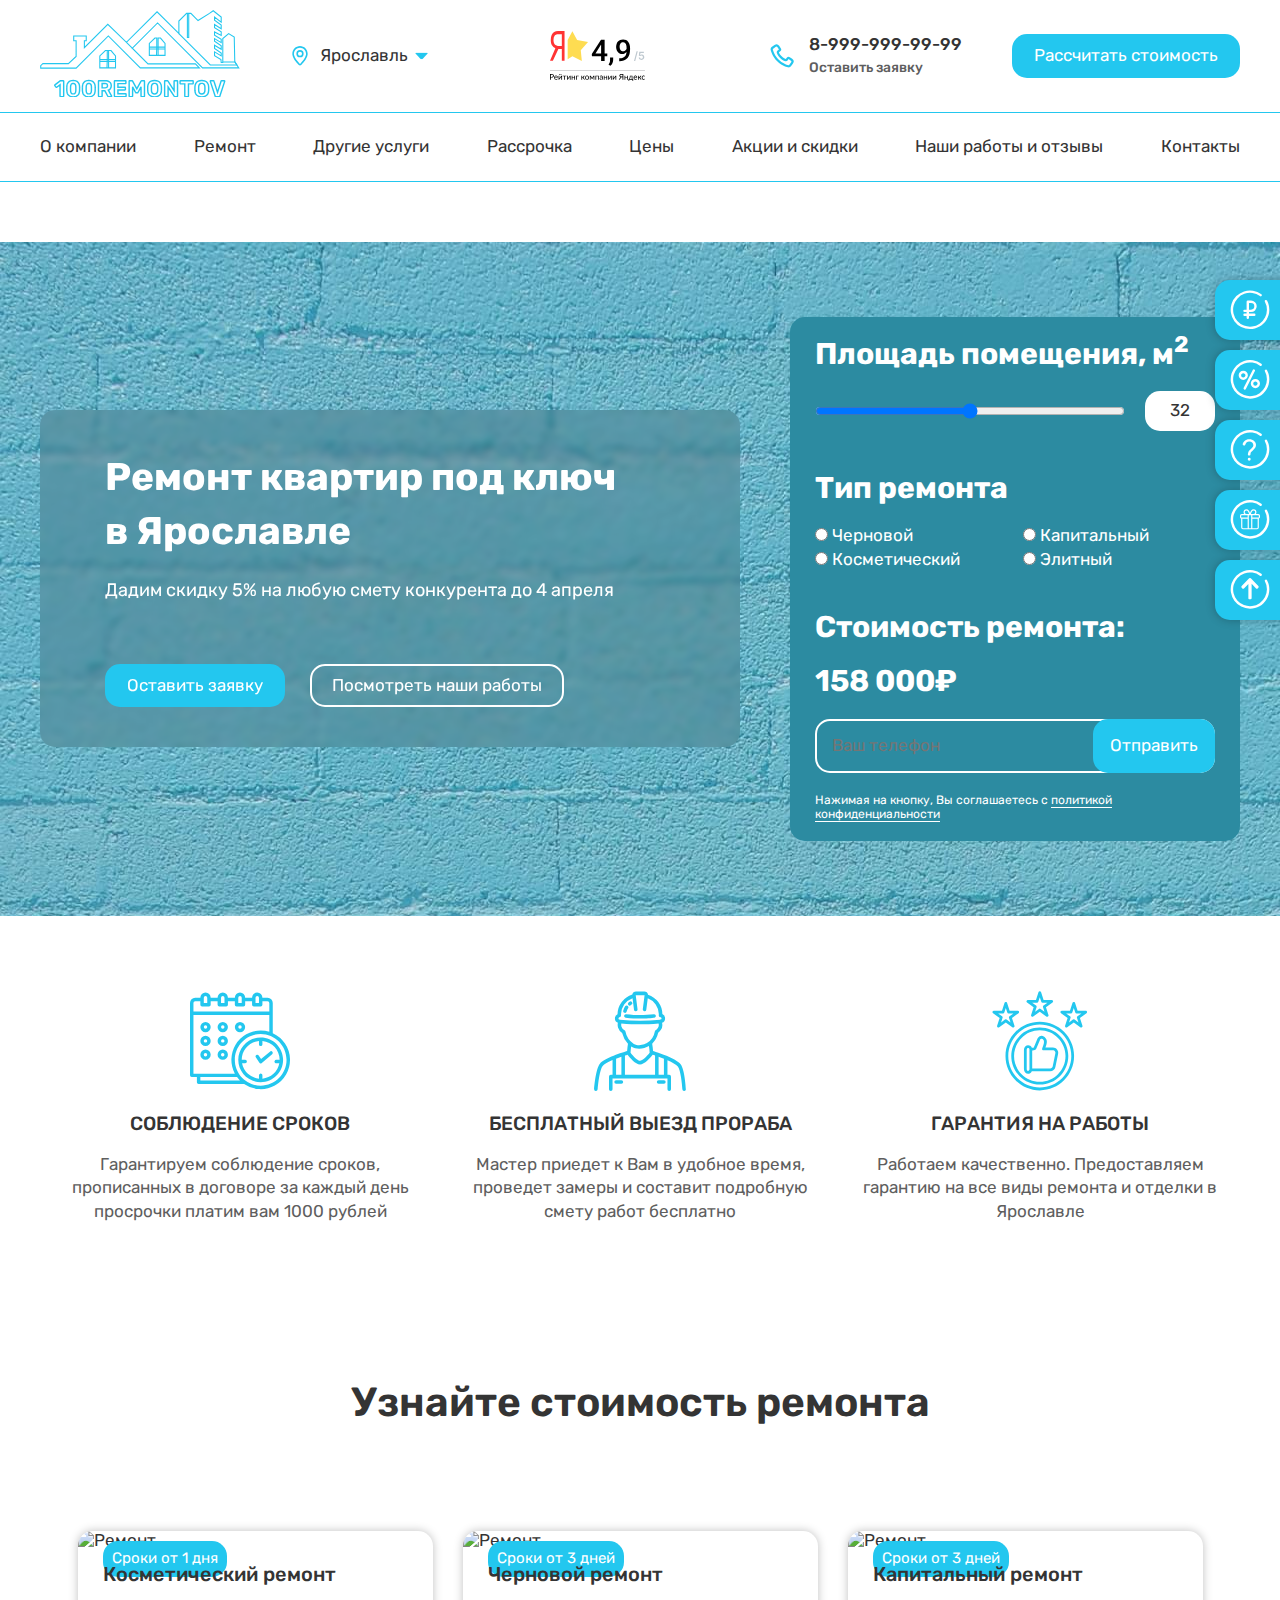
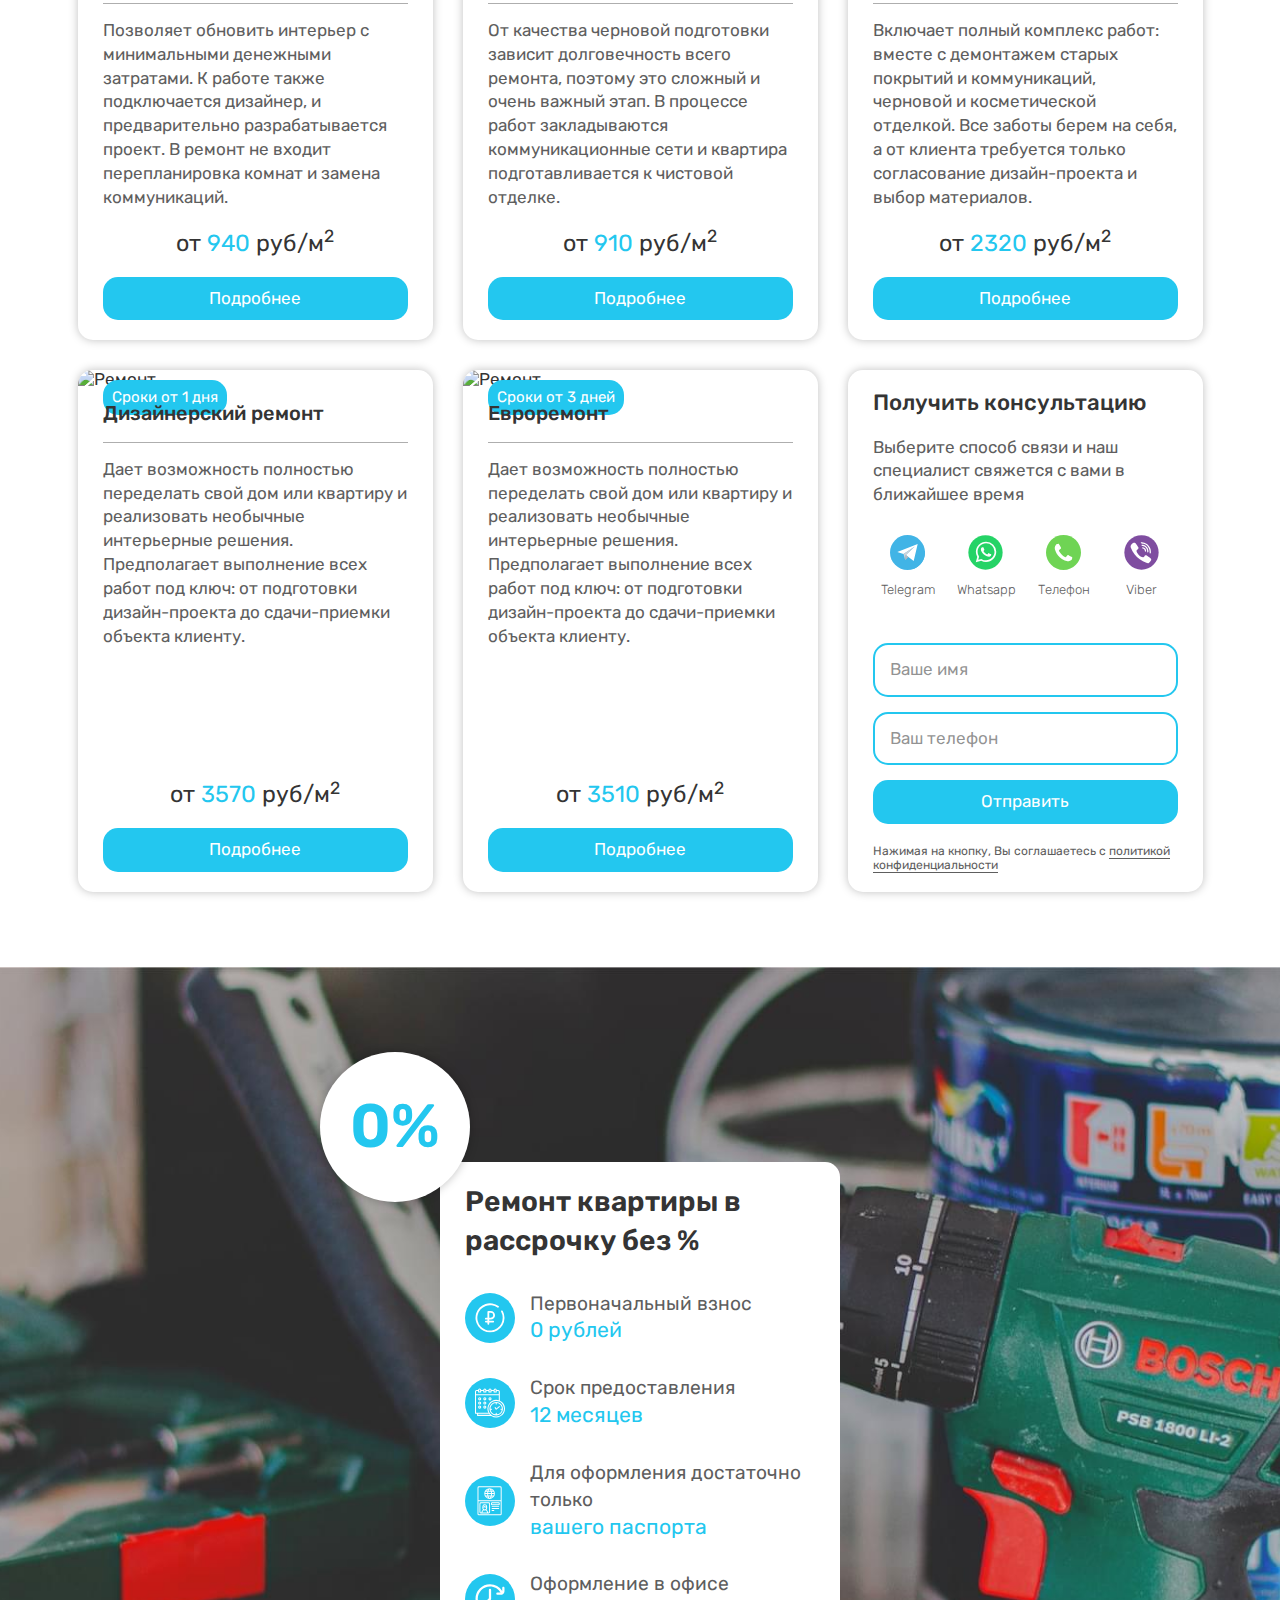
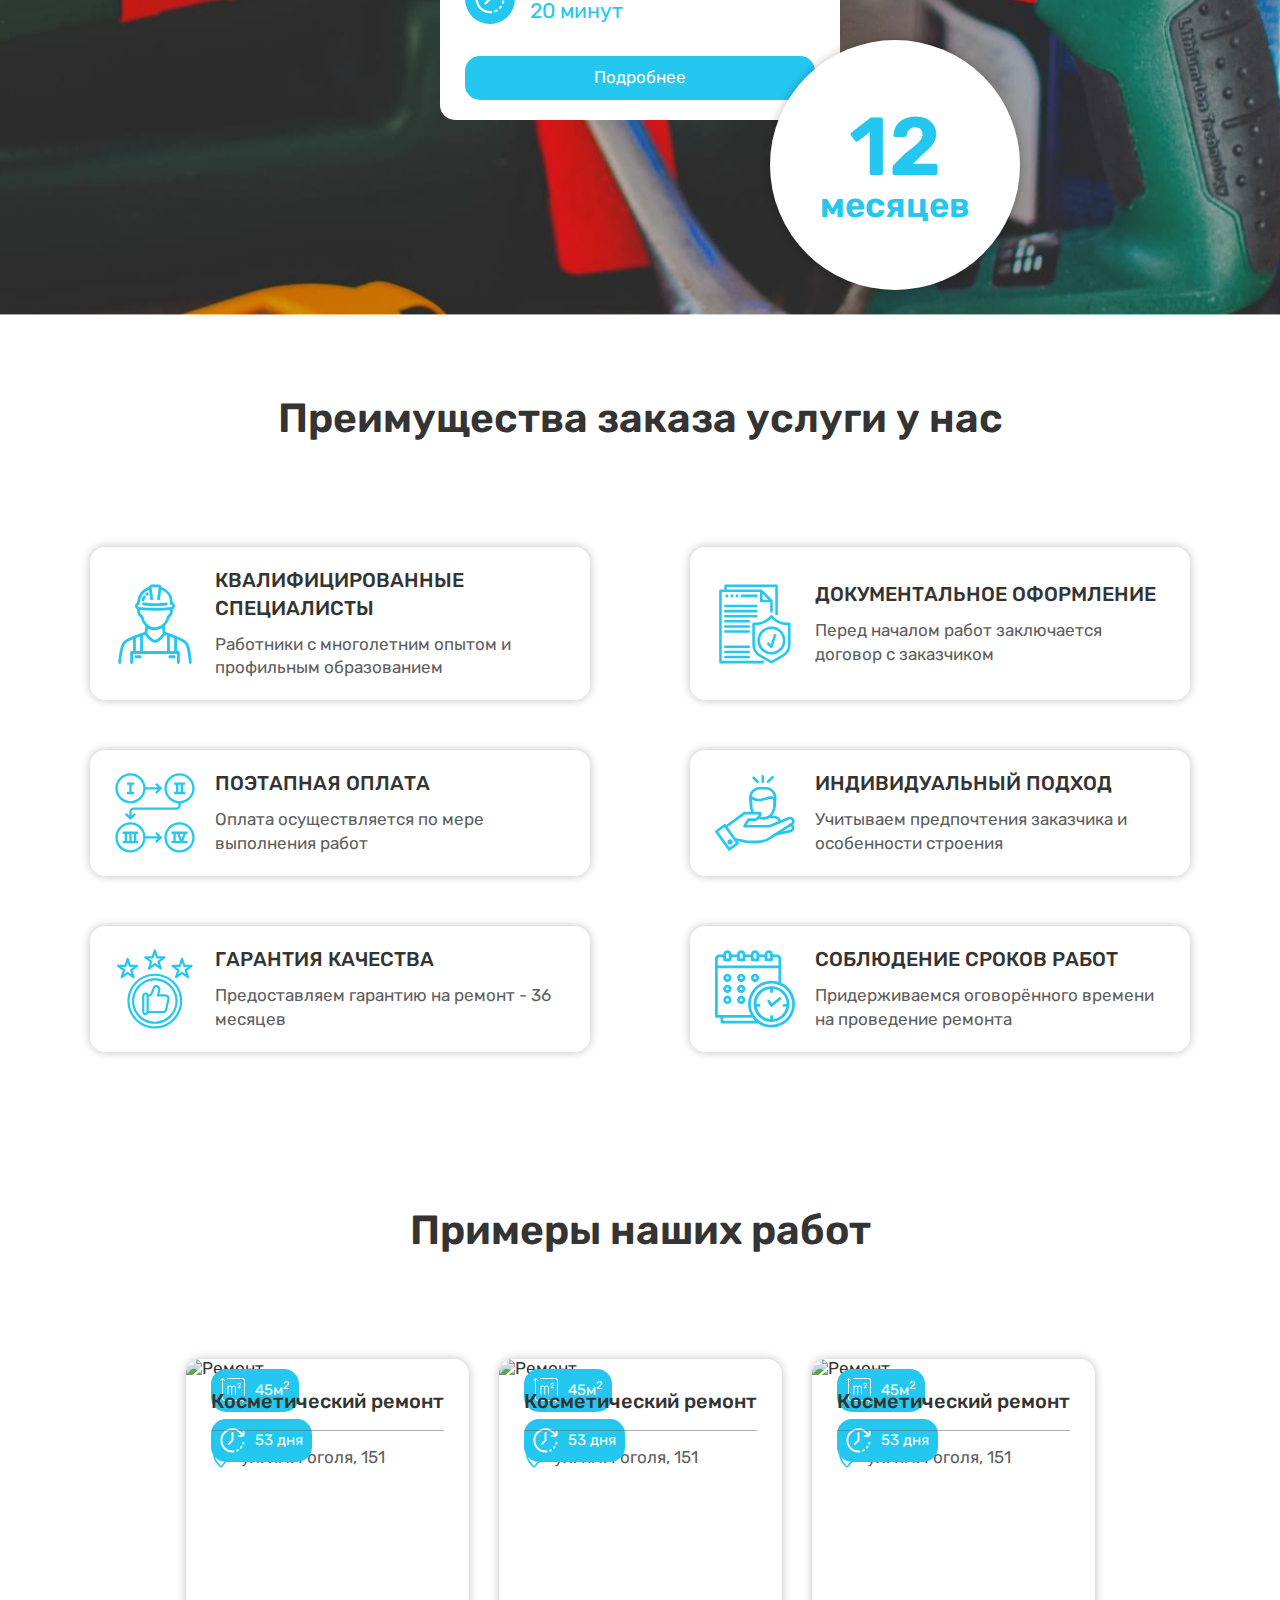
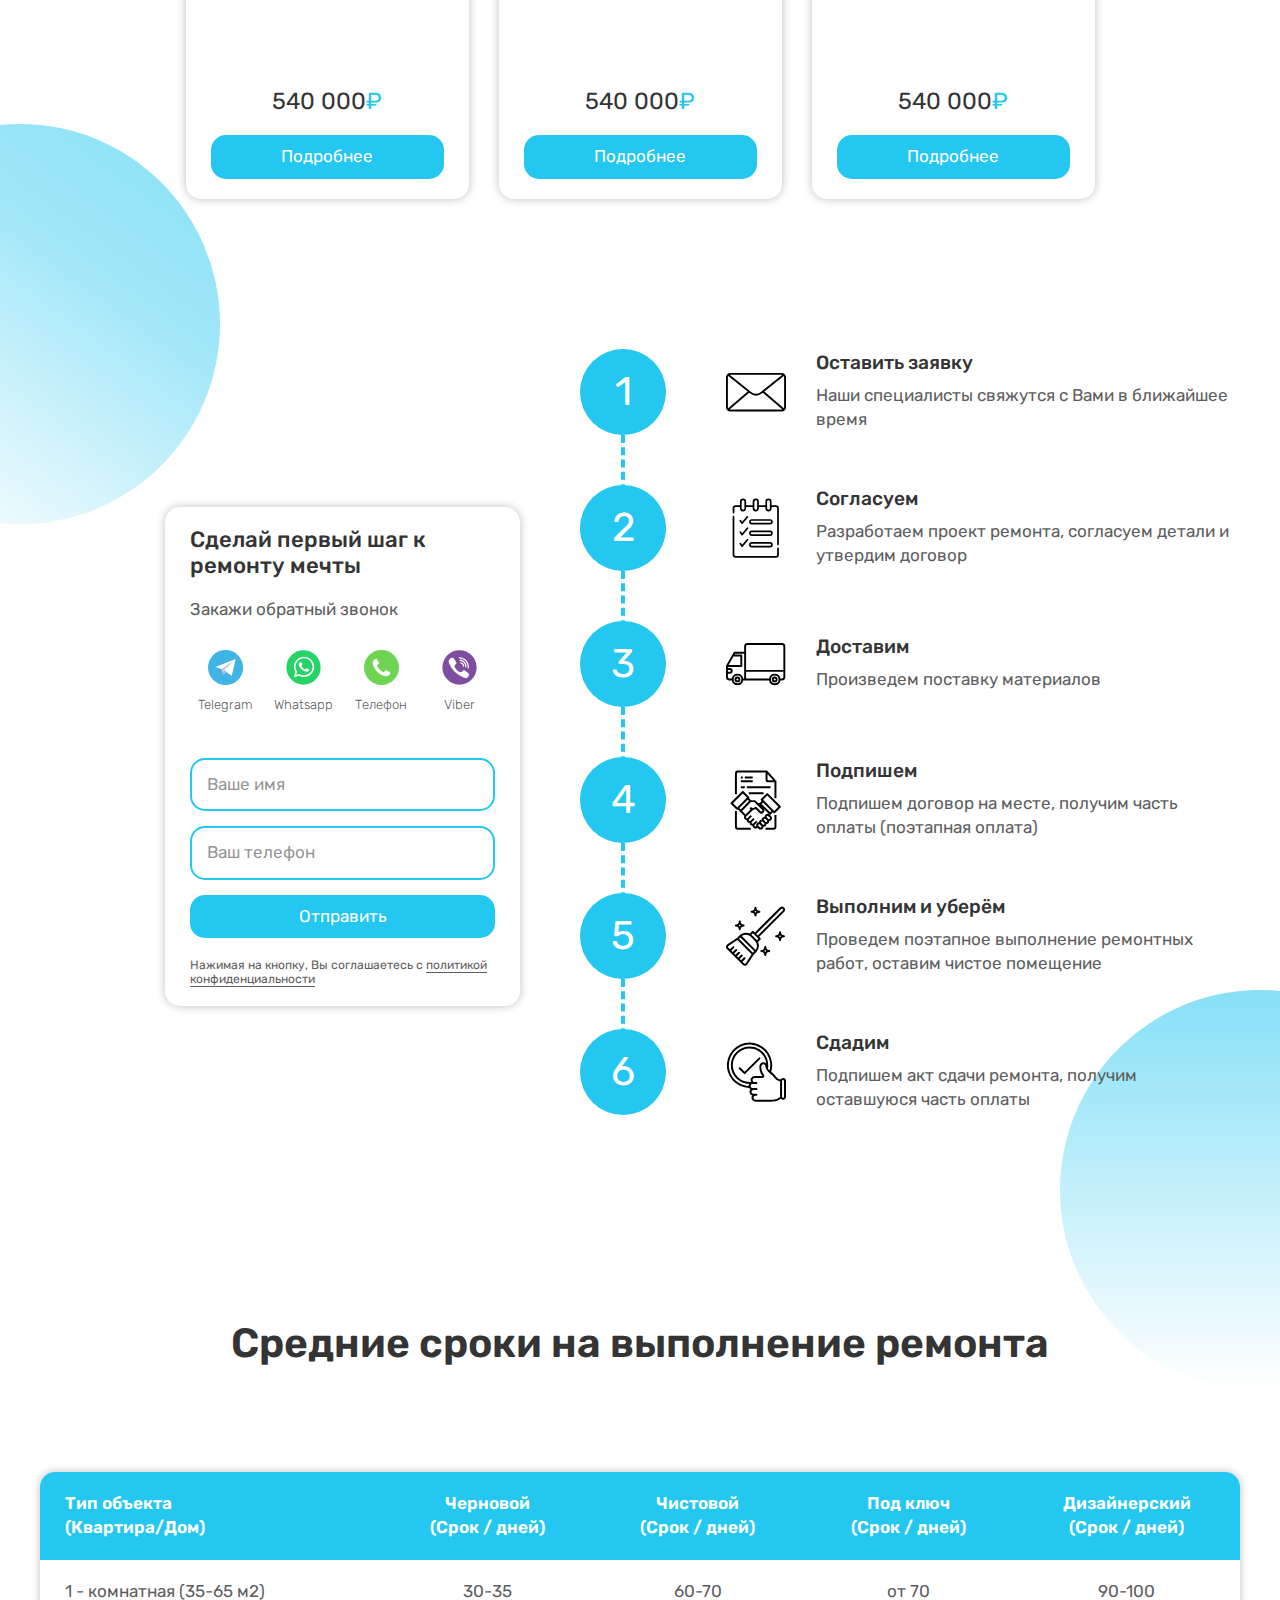
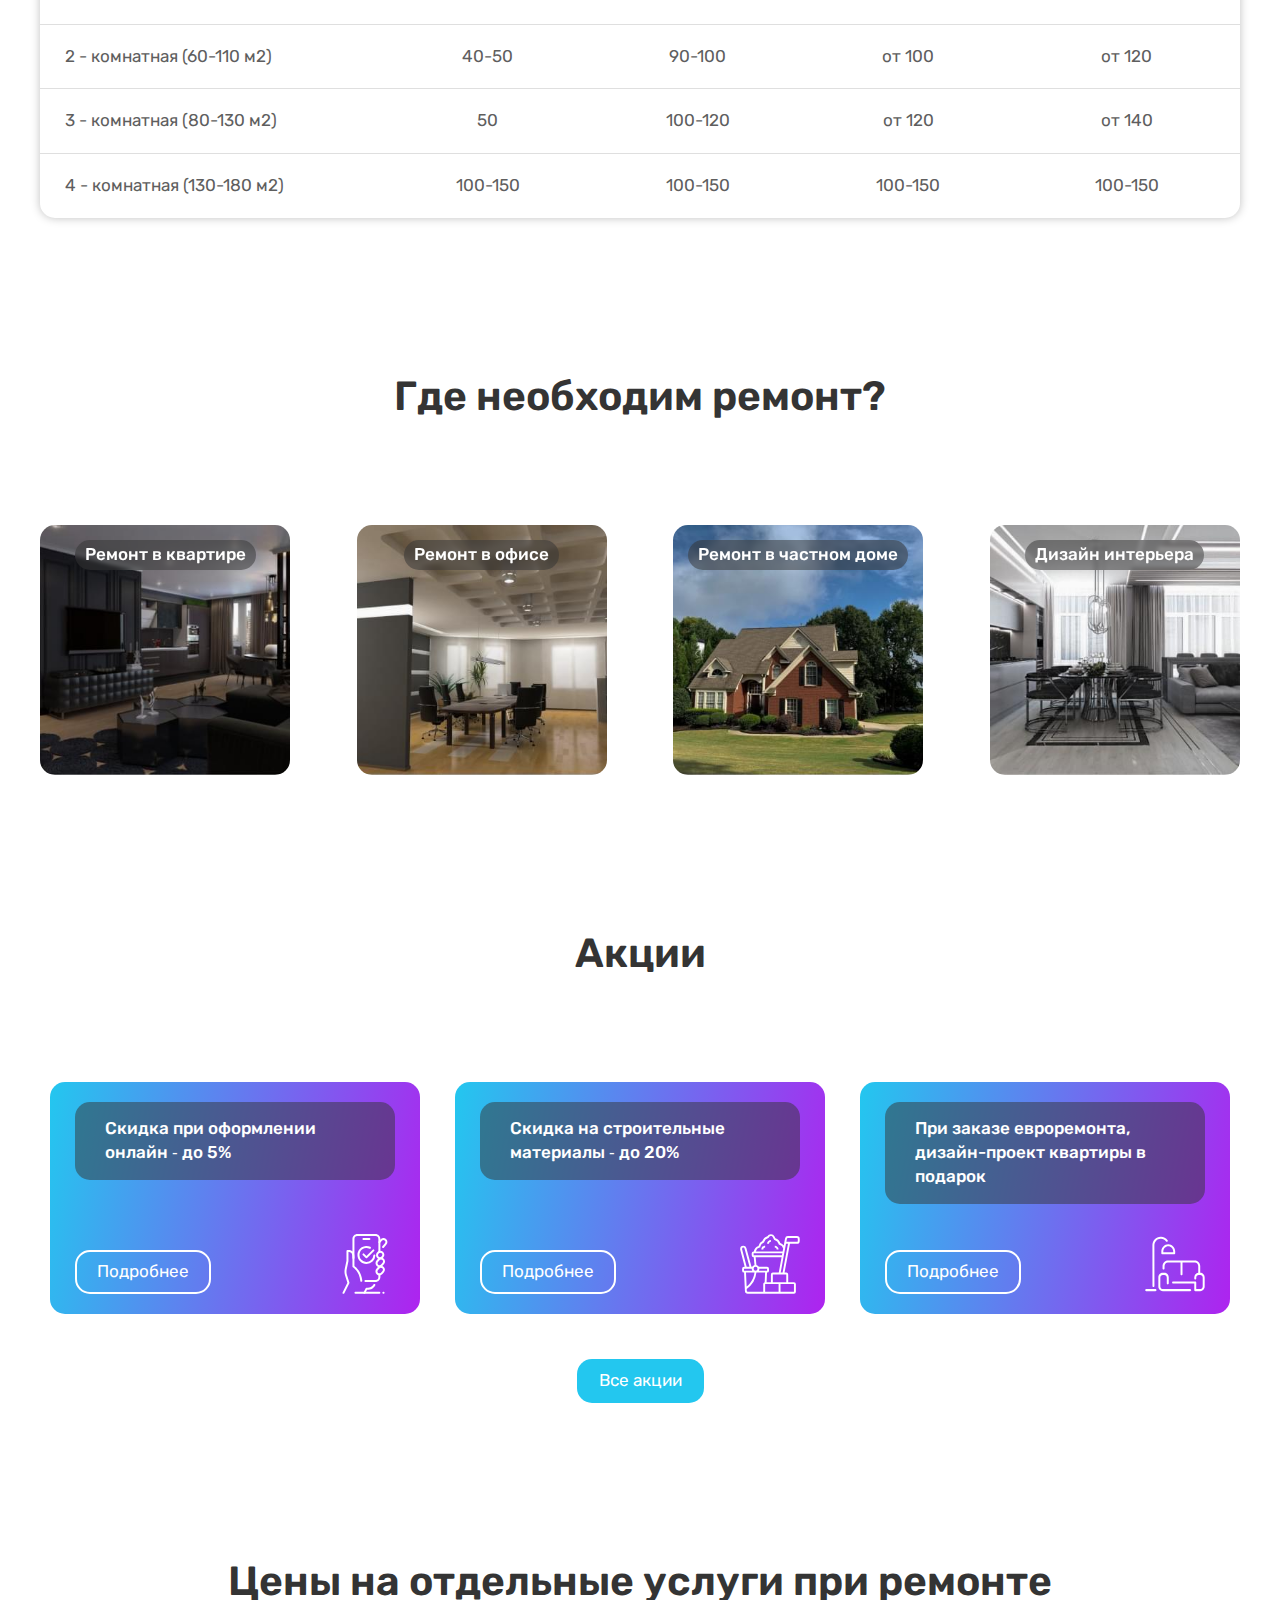
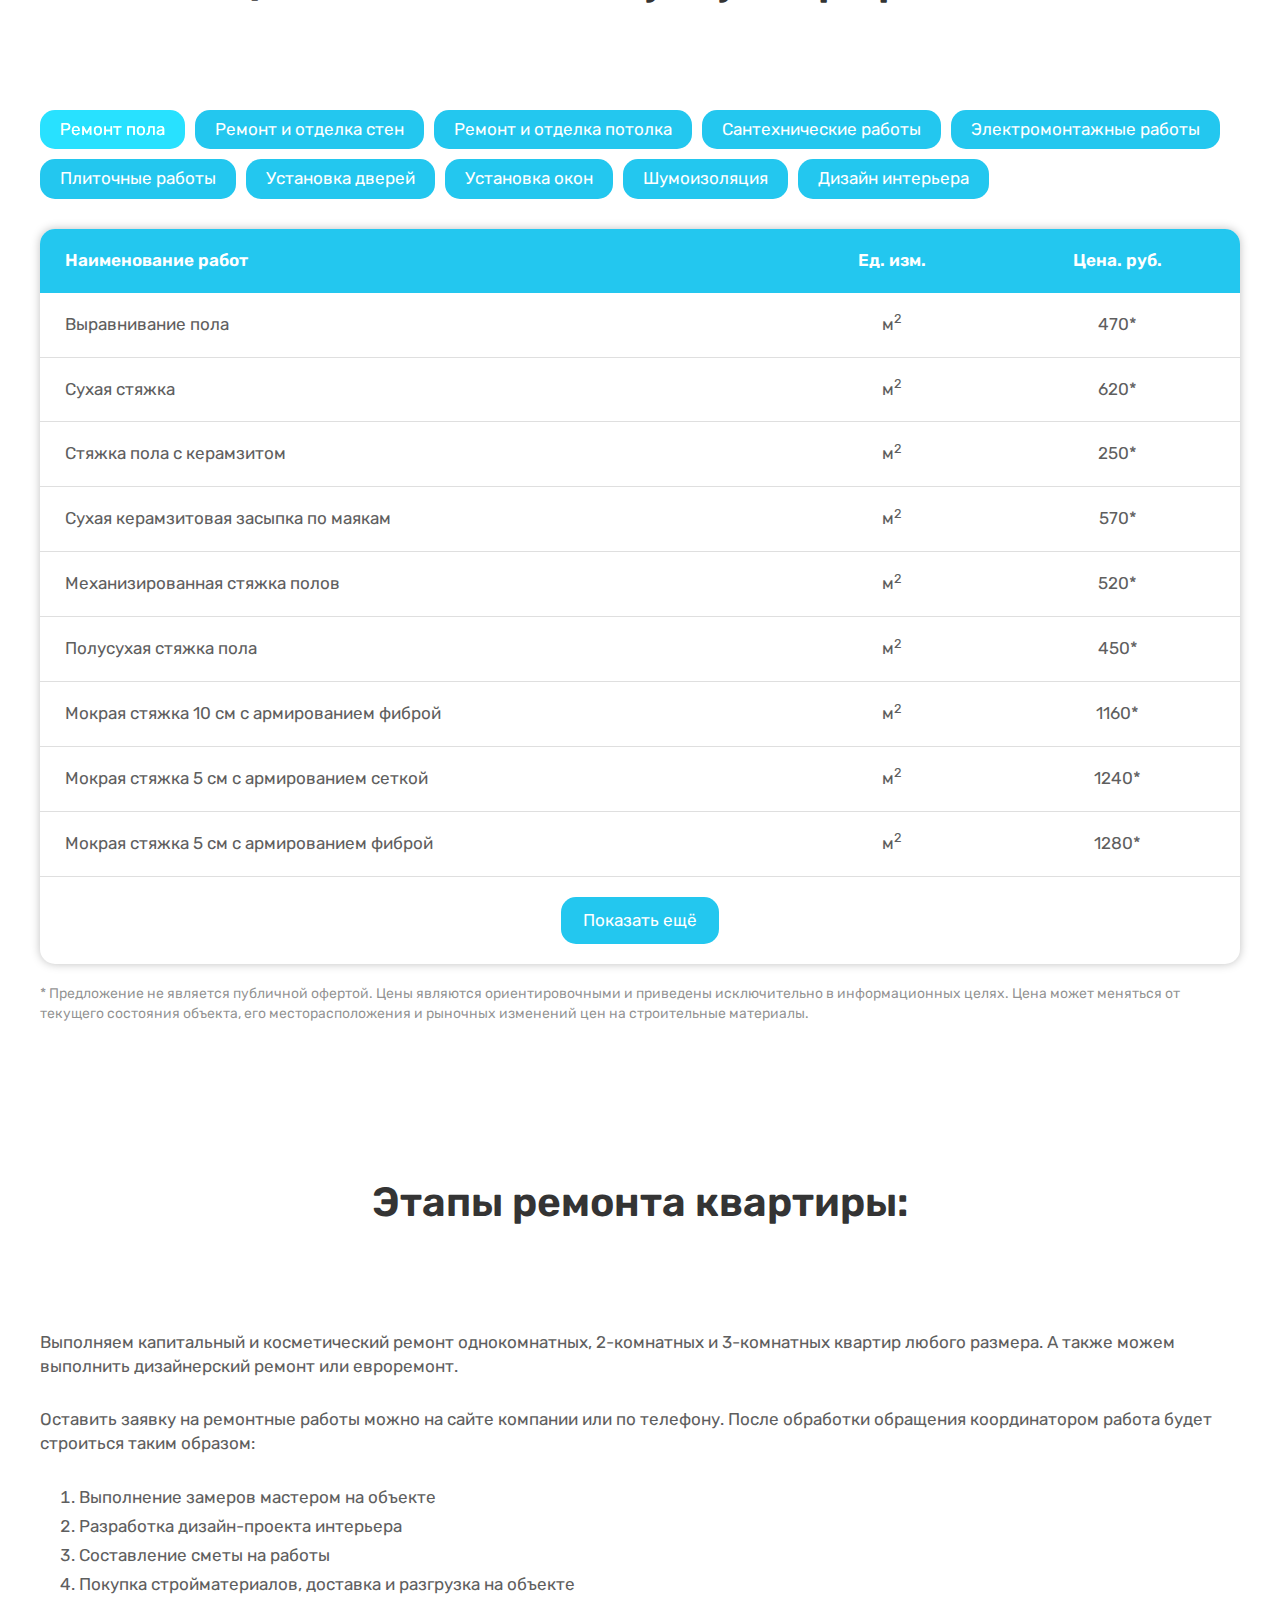
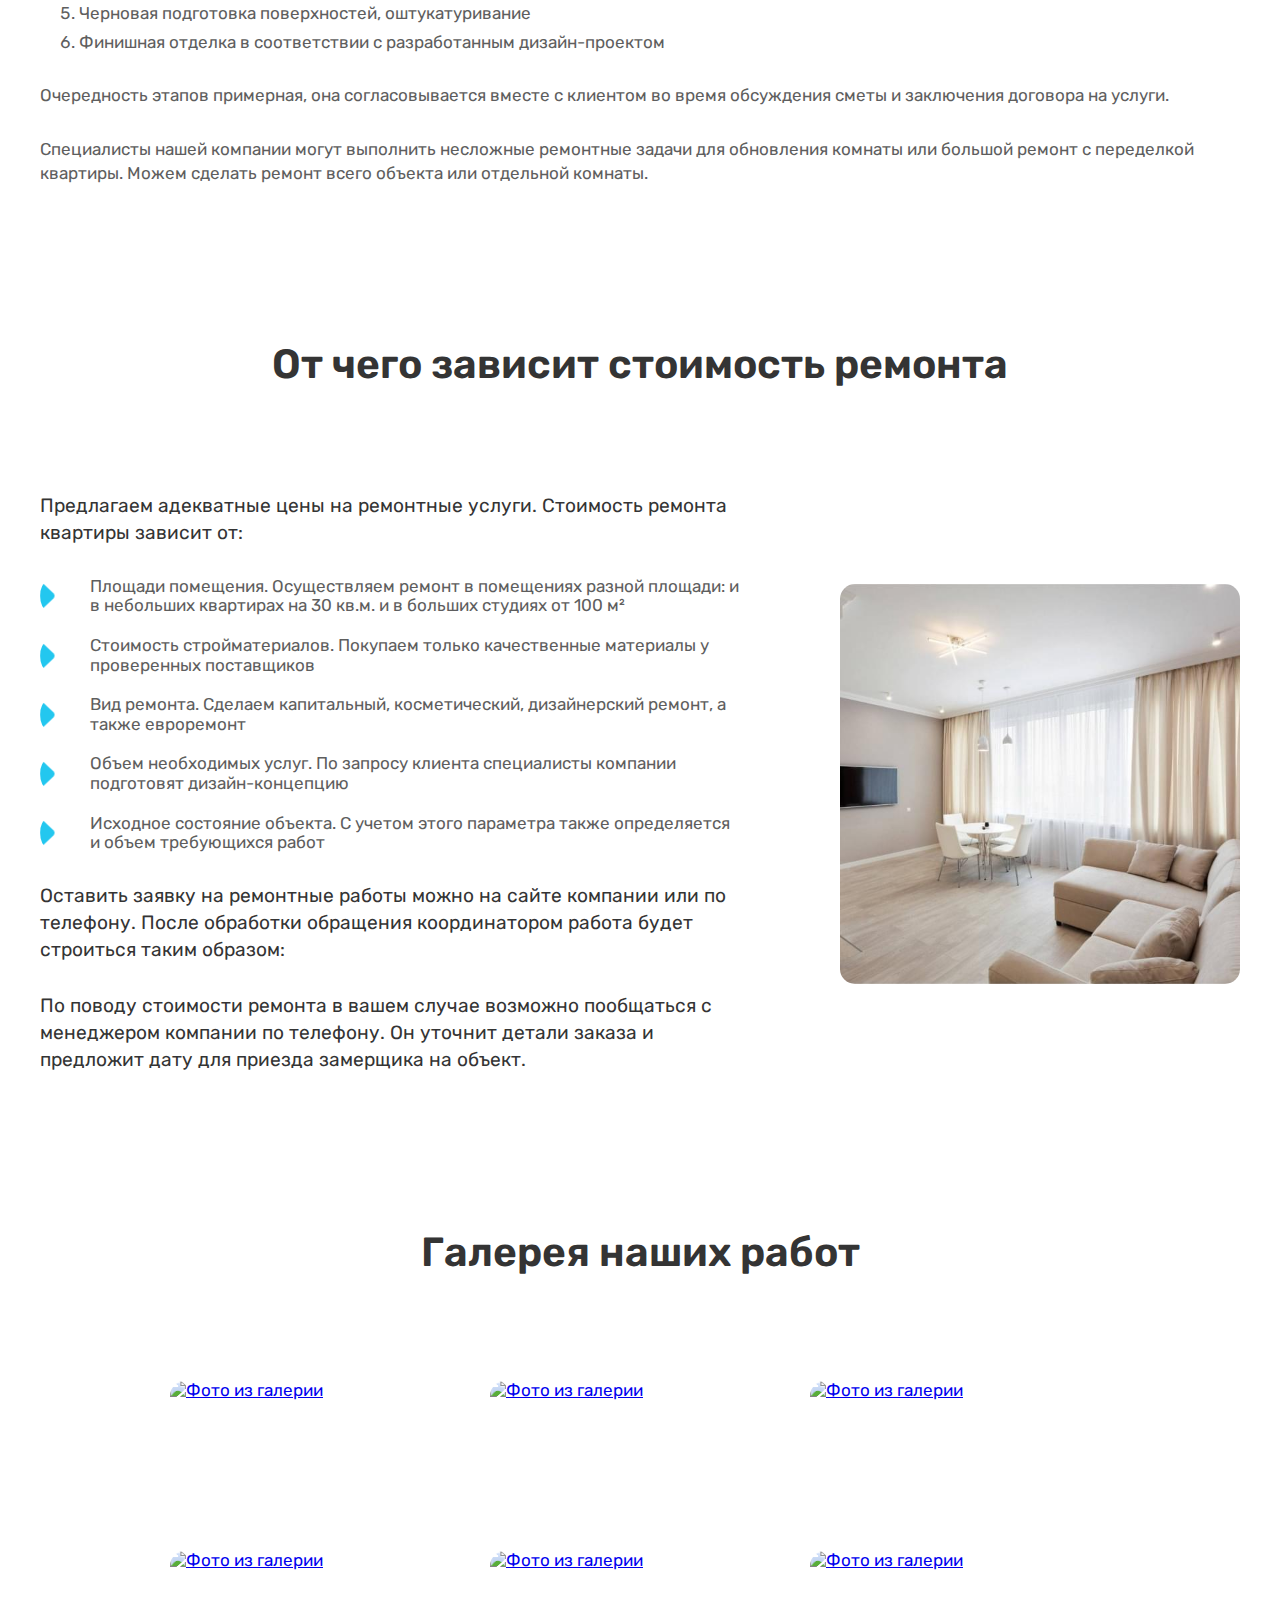
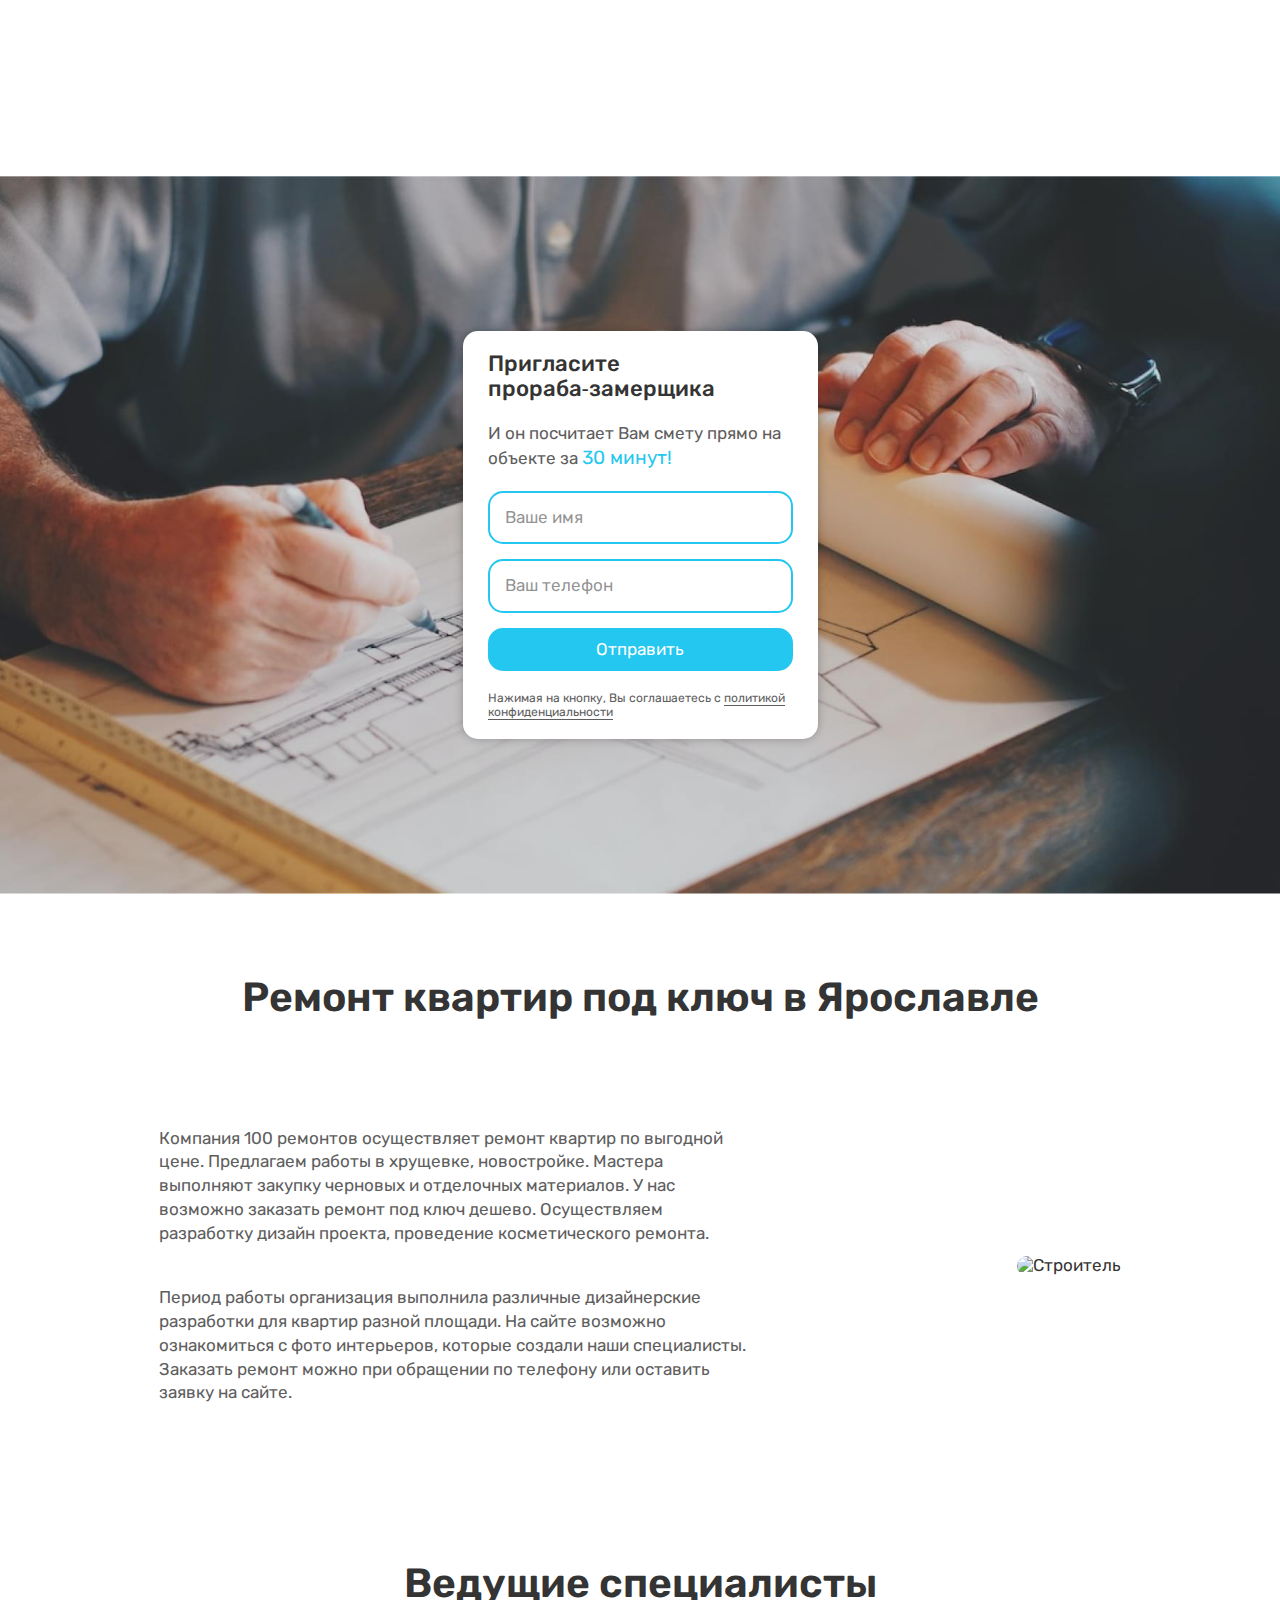
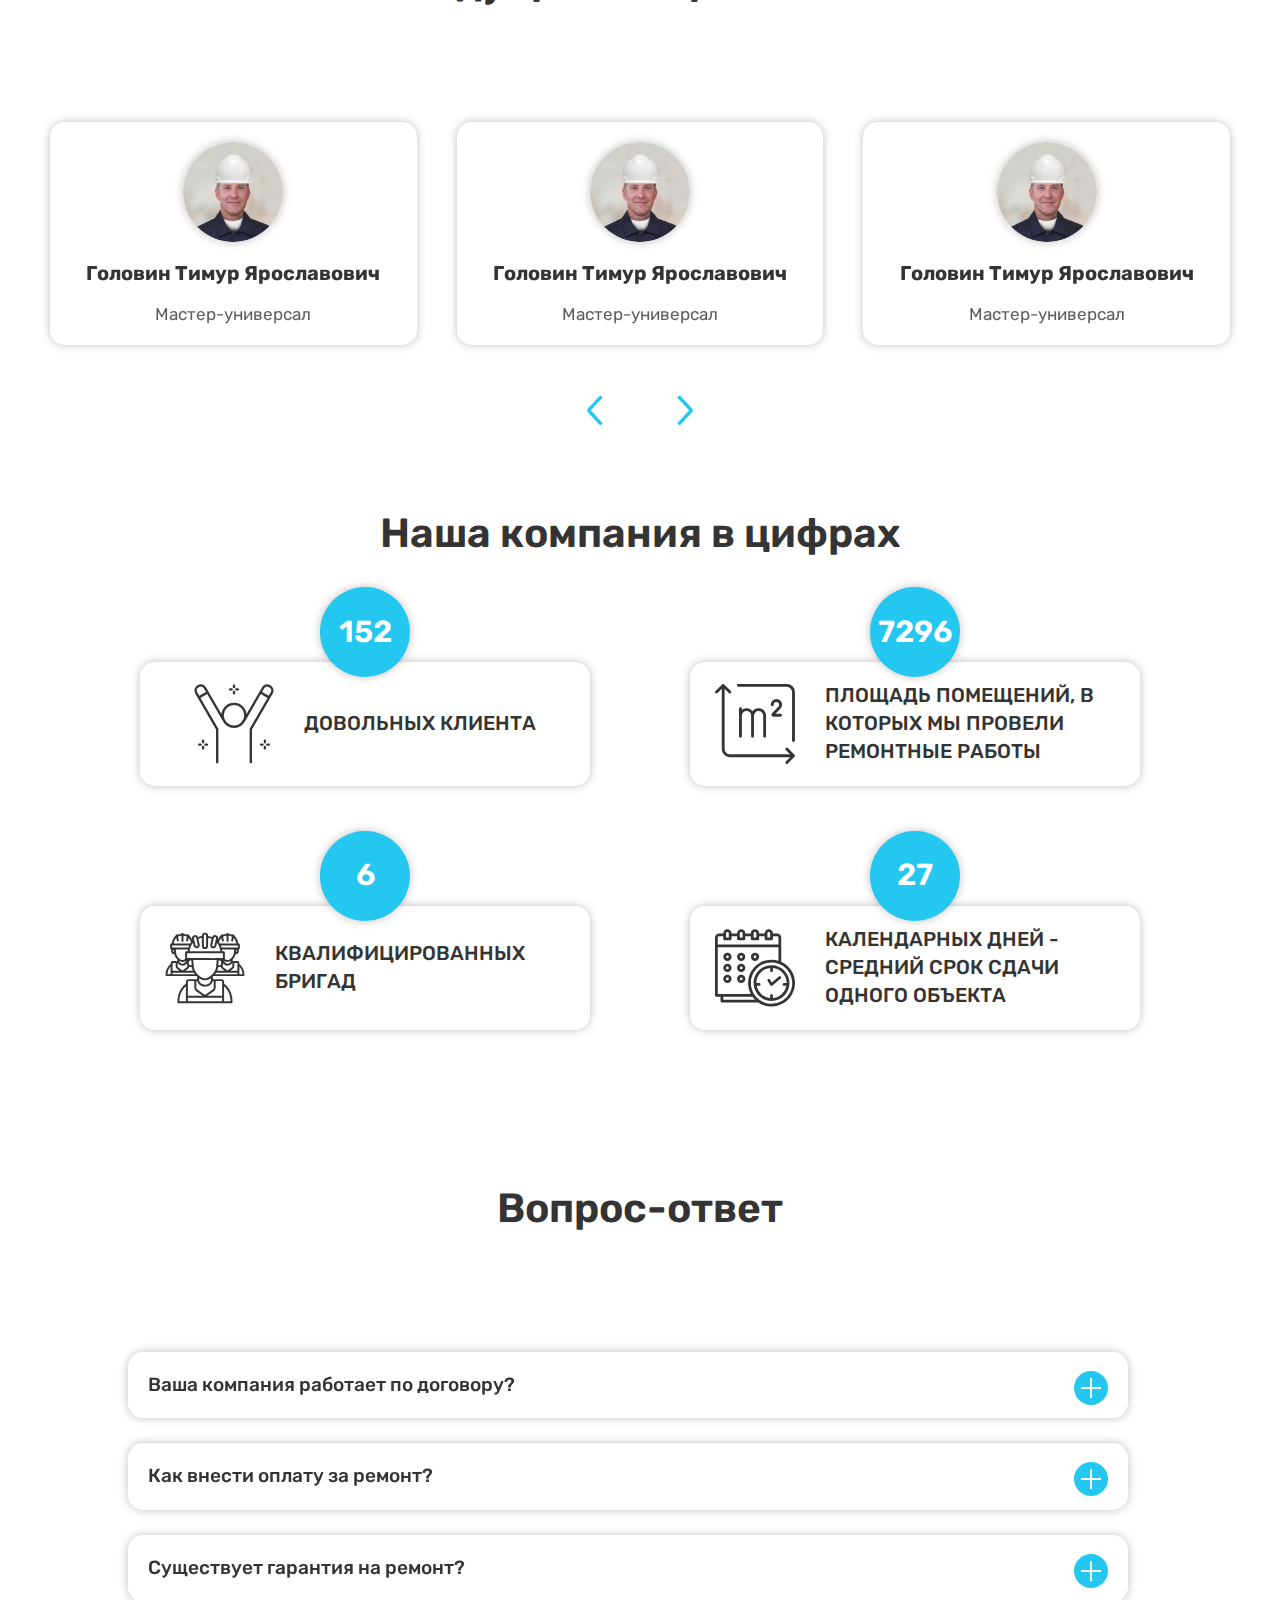
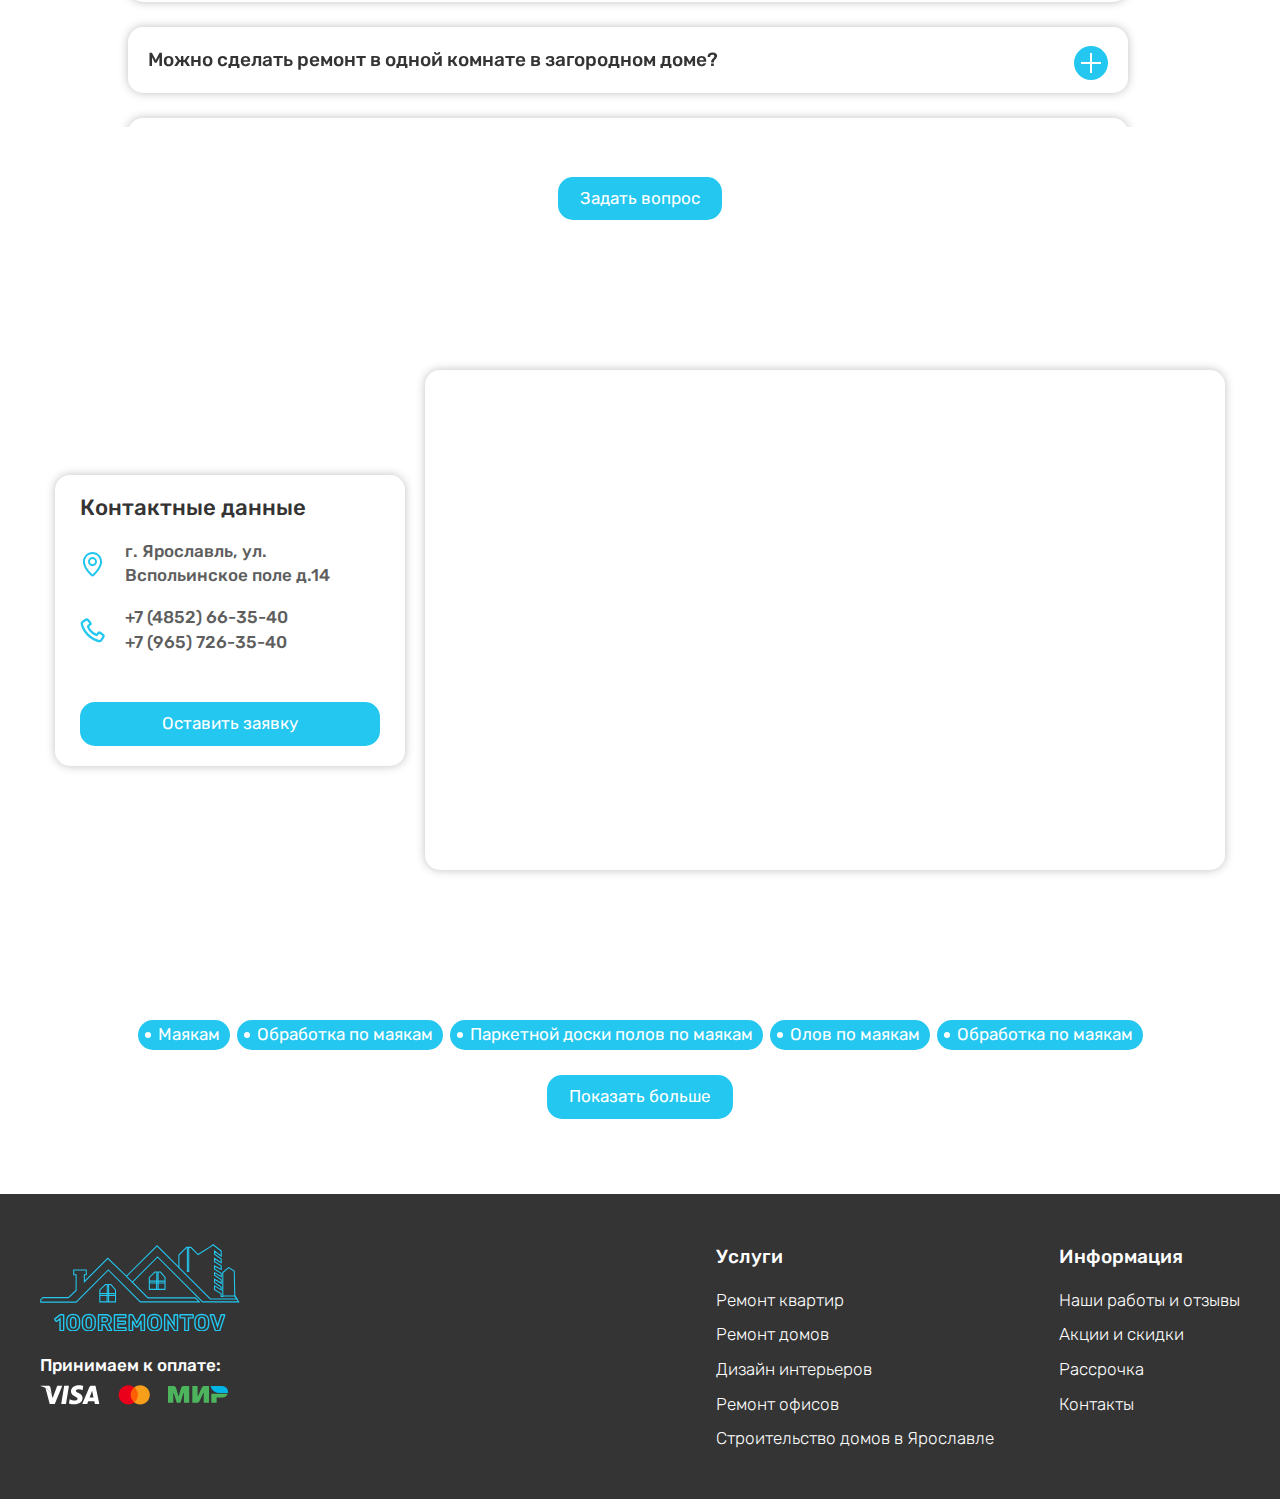
==== index.html @ 847f723e "Update 2023-04-27T14:30:19.208Z" ====
<!DOCTYPE html><html lang="ru"><head><meta charset="UTF-8"><meta name="viewport" content="width=device-width,initial-scale=1"><link type="image/svg" href="favicon/favicon.svg" rel="shortcut icon"><meta http-equiv="X-UA-Compatible" content="ie=edge"><meta name="theme-color" content="#111111"><title>Ремонт квартир цены от 1499 рублей м² в Ярославле. Дизайн под ключ</title><link href="css/styles.min.css" rel="stylesheet"></head><body><div class="site-container" id="siteContainer"><header class="header"><div class="header__container"><div class="header__left"><a class="header__logo logo" href="#"><img class="logo__img" src="img/header/logo.svg" alt="Logo"></a><div class="select"><div class="select__header"><svg class="select__geo"><use href="img/icons/sprite.svg#geo"></use></svg> <span class="select__current">Ярославль</span> <svg class="select__arrow"><use href="img/icons/sprite.svg#arrow"></use></svg></div><div class="select__body"><div class="select__item">Ярославль</div><div class="select__item">Гаврилов&#160;Ям</div><div class="select__item">Данилов</div><div class="select__item">Любим</div><div class="select__item">Мышкин</div><div class="select__item">Переславль&#8209;Залесский</div><div class="select__item">Пошехонье</div><div class="select__item">Ростов</div><div class="select__item">Рыбинск</div><div class="select__item">Тутаев</div><div class="select__item">Углич</div></div></div></div><svg class="header__yandex"><use href="img/icons/sprite.svg#yandex"></use></svg><div class="header__links links"><div class="links__inner"><svg class="links__icon-phone"><use href="img/icons/sprite.svg#phone"></use></svg><div class="links__item links-item"><a class="links-item__phone link-reset" href="tel:+79999999999">8-999-999-99-99</a> <a class="links-item__modal link-reset modal-link" href="#modalApplication">Оставить заявку</a></div></div><a class="header__link link link-reset modal-link" href="#modalQuiz">Рассчитать стоимость</a></div><button class="menu__burger burger btn-reset"><span class="burger__line"></span></button></div><div class="header__menu menu"><div class="header__container"><nav class="menu__body"><ul class="menu__list list-reset"><li class="menu__item"><a class="menu__link link-reset" href="#" data-goto=".section-1">О компании</a></li><li class="menu__item"><a class="menu__link link-reset" href="#" data-goto=".section-2">Ремонт</a></li><li class="menu__item"><a class="menu__link link-reset" href="#" data-goto=".section-3">Другие услуги</a></li><li class="menu__item"><a class="menu__link link-reset" href="#" data-goto=".section-3">Рассрочка</a></li><li class="menu__item"><a class="menu__link link-reset" href="#" data-goto=".section-3">Цены</a></li><li class="menu__item"><a class="menu__link link-reset" href="#" data-goto=".section-3">Акции и скидки</a></li><li class="menu__item"><a class="menu__link link-reset" href="#" data-goto=".section-3">Наши работы и отзывы</a></li><li class="menu__item"><a class="menu__link link-reset" href="#" data-goto=".section-3">Контакты</a></li></ul></nav></div></div></header><main class="main"><section class="section section-hero"><div class="container"><div class="hero"><div class="hero__card"><h1 class="hero__title">Ремонт квартир под ключ в&nbsp;Ярославле</h1><p class="hero__text">Дадим скидку 5% на любую смету конкурента до 4 апреля</p><div class="hero__links"><a class="link link-reset modal-link" href="#modalApplication">Оставить заявку</a> <a class="link link--transparent link-reset" href="#/">Посмотреть наши работы</a></div></div><form class="calc" action="#"><h2 class="calc__title">Площадь помещения,&#160;м<sup>2</sup></h2><div class="calc__square calc-square"><input class="calc-square__range" id="calcRange" type="range"> <label class="calc-square__label" for="calcRange"><output class="calc-square__value">32</output></label></div><h2 class="calc__title">Тип ремонта</h2><div class="calc__type calc-type"><div class="calc-type__item"><input class="calc-type__radio" id="draftRepair" name="radio" type="radio"> <label class="calc-type__value" for="draftRepair">Черновой</label></div><div class="calc-type__item"><input class="calc-type__radio" id="capitalRepair" name="radio" type="radio"> <label class="calc-type__value" for="capitalRepair">Капитальный</label></div><div class="calc-type__item"><input class="calc-type__radio" id="cosmeticRepair" name="radio" type="radio"> <label class="calc-type__value" for="cosmeticRepair">Косметический</label></div><div class="calc-type__item"><input class="calc-type__radio" id="eliteRepair" name="radio" type="radio"> <label class="calc-type__value" for="eliteRepair">Элитный</label></div></div><h2 class="calc__title">Стоимость ремонта:</h2><output class="calc__cost">158 000₽</output><div class="calc__inner"><input class="calc__phone" id="calcPhone" type="text" placeholder="Ваш телефон"> <input class="calc__send" id="calcSend" type="submit" value="Отправить"></div><p class="calc__policy calc-policy">Нажимая на кнопку, Вы соглашаетесь с <a class="calc-policy__link link-reset" href="#/">политикой конфиденциальности</a></p></form></div></div></section><section class="section"><div class="container"><div class="info"><div class="info__cards"><div class="info__card info-card"><svg class="info-card__icon"><use href="img/icons/sprite.svg#calendar"></use></svg><h2 class="info-card__title">Соблюдение сроков</h2><p class="info-card__descr">Гарантируем соблюдение сроков, прописанных в договоре за каждый день просрочки платим вам 1000 рублей</p></div><div class="info__card info-card"><svg class="info-card__icon"><use href="img/icons/sprite.svg#worker"></use></svg><h2 class="info-card__title">Бесплатный выезд прораба</h2><p class="info-card__descr">Мастер приедет к Вам в удобное время, проведет замеры и составит подробную смету работ бесплатно</p></div><div class="info__card info-card"><svg class="info-card__icon"><use href="img/icons/sprite.svg#guarantee"></use></svg><h2 class="info-card__title">Гарантия на работы</h2><p class="info-card__descr">Работаем качественно. Предоставляем гарантию на все виды ремонта и отделки в Ярославле</p></div></div></div></div></section><section class="section"><div class="container"><div class="cost"><h2 class="title">Узнайте стоимость ремонта</h2><div class="cost__wrap"><div class="cost__card cost-card"><div class="cost-card__img"><span class="cost-card__deadline">Сроки от 1 дня</span><picture><source type="image/webp" data-srcset="img/cost/repair-photo-1.webp"><img class="lazyload" alt="Ремонт" data-src="img/cost/repair-photo-1.jpg"></picture></div><div class="cost-card__content"><h3 class="cost-card__title">Косметический ремонт</h3><p class="text cost-card__text">Позволяет обновить интерьер с минимальными денежными затратами. К работе также подключается дизайнер, и предварительно разрабатывается проект. В ремонт не входит перепланировка комнат и замена коммуникаций.</p><div class="cost-card__inner"><span class="cost-card__cost">от <span class="cost-card__cost cost-card__cost--blue">940</span> руб/м<sup>2</sup> </span><a class="link link-reset" href="#/">Подробнее</a></div></div></div><div class="cost__card cost-card"><div class="cost-card__img"><span class="cost-card__deadline">Сроки от 3 дней</span><picture><source type="image/webp" data-srcset="img/cost/repair-photo-2.webp"><img class="lazyload" alt="Ремонт" data-src="img/cost/repair-photo-2.jpg"></picture></div><div class="cost-card__content"><h3 class="cost-card__title">Черновой ремонт</h3><p class="text cost-card__text">От качества черновой подготовки зависит долговечность всего ремонта, поэтому это сложный и очень важный этап. В процессе работ закладываются коммуникационные сети и квартира подготавливается к чистовой отделке.</p><div class="cost-card__inner"><span class="cost-card__cost">от <span class="cost-card__cost cost-card__cost--blue">910</span> руб/м<sup>2</sup> </span><a class="link link-reset" href="#/">Подробнее</a></div></div></div><div class="cost__card cost-card"><div class="cost-card__img"><span class="cost-card__deadline">Сроки от 3 дней</span><picture><source type="image/webp" data-srcset="img/cost/repair-photo-3.webp"><img class="lazyload" alt="Ремонт" data-src="img/cost/repair-photo-3.jpg"></picture></div><div class="cost-card__content"><h3 class="cost-card__title">Капитальный ремонт</h3><p class="text cost-card__text">Включает полный комплекс работ: вместе с демонтажем старых покрытий и коммуникаций, черновой и косметической отделкой. Все заботы берем на себя, а от клиента требуется только согласование дизайн-проекта и выбор материалов.</p><div class="cost-card__inner"><span class="cost-card__cost">от <span class="cost-card__cost cost-card__cost--blue">2320</span> руб/м<sup>2</sup> </span><a class="link link-reset" href="#/">Подробнее</a></div></div></div><div class="cost__card cost-card"><div class="cost-card__img"><span class="cost-card__deadline">Сроки от 1 дня</span><picture><source type="image/webp" data-srcset="img/cost/repair-photo-4.webp"><img class="lazyload" alt="Ремонт" data-src="img/cost/repair-photo-4.jpg"></picture></div><div class="cost-card__content"><h3 class="cost-card__title">Дизайнерский ремонт</h3><p class="text cost-card__text">Дает возможность полностью переделать свой дом или квартиру и реализовать необычные интерьерные решения. Предполагает выполнение всех работ под ключ: от подготовки дизайн-проекта до сдачи-приемки объекта клиенту.</p><div class="cost-card__inner"><span class="cost-card__cost">от <span class="cost-card__cost cost-card__cost--blue">3570</span> руб/м<sup>2</sup> </span><a class="link link-reset" href="#/">Подробнее</a></div></div></div><div class="cost__card cost-card"><div class="cost-card__img"><span class="cost-card__deadline">Сроки от 3 дней</span><picture><source type="image/webp" data-srcset="img/cost/repair-photo-5.webp"><img class="lazyload" alt="Ремонт" data-src="img/cost/repair-photo-5.jpg"></picture></div><div class="cost-card__content"><h3 class="cost-card__title">Евроремонт</h3><p class="text cost-card__text">Дает возможность полностью переделать свой дом или квартиру и реализовать необычные интерьерные решения. Предполагает выполнение всех работ под ключ: от подготовки дизайн-проекта до сдачи-приемки объекта клиенту.</p><div class="cost-card__inner"><span class="cost-card__cost">от <span class="cost-card__cost cost-card__cost--blue">3510</span> руб/м<sup>2</sup> </span><a class="link link-reset" href="#/">Подробнее</a></div></div></div><form class="form" action="#"><h3 class="form__title">Получить консультацию</h3><p class="text form__descr">Выберите способ связи и наш специалист свяжется с вами в ближайшее время</p><div class="form__socials"><div class="form__social form-social"><input class="is-hidden" id="telegramCost" name="social" type="radio" value="telegram"> <label class="form-social__label" for="telegramCost"><svg class="form-social__icon"><use href="img/icons/sprite.svg#telegram-icon"></use></svg> <span class="form-social__name">Telegram</span></label></div><div class="form__social form-social"><input class="is-hidden" id="whatsappCost" name="social" type="radio" value="whatsapp"> <label class="form-social__label" for="whatsappCost"><svg class="form-social__icon"><use href="img/icons/sprite.svg#whatsapp-icon"></use></svg> <span class="form-social__name">Whatsapp</span></label></div><div class="form__social form-social"><input class="is-hidden" id="phoneCost" name="social" type="radio" value="phone"> <label class="form-social__label" for="phoneCost"><svg class="form-social__icon"><use href="img/icons/sprite.svg#phone-icon"></use></svg> <span class="form-social__name">Телефон</span></label></div><div class="form__social form-social"><input class="is-hidden" id="viberCost" name="social" type="radio" value="viber"> <label class="form-social__label" for="viberCost"><svg class="form-social__icon"><use href="img/icons/sprite.svg#viber-icon"></use></svg> <span class="form-social__name">Viber</span></label></div></div><div class="form__inputs"><input class="form__input-text" type="text" placeholder="Ваше имя"> <input class="form__input-text" type="text" placeholder="Ваш телефон"> <input class="btn-reset form__input-button" type="submit" value="Отправить"></div><p class="form__text">Нажимая на кнопку, Вы соглашаетесь с <a class="form__text form__text--link link-reset" href="#/">политикой конфиденциальности</a></p></form></div></div></div></section><section class="section section-installment"><div class="container"><div class="installment"><div class="installment__card installment-card"><div class="installment-card__circle-left">0%</div><h2 class="installment-card__title">Ремонт квартиры в рассрочку без %</h2><ul class="installment-card__list list-reset"><li class="installment-card__item"><div class="installment-card__circle"><svg class="installment-card__icon"><use href="img/icons/sprite.svg#rub"></use></svg></div><p class="installment-card__text">Первоначальный взнос<br><span class="installment-card__text--blue">0 рублей</span></p></li><li class="installment-card__item"><div class="installment-card__circle"><svg class="installment-card__icon"><use href="img/icons/sprite.svg#calendar"></use></svg></div><p class="installment-card__text">Срок предоставления<br><span class="installment-card__text--blue">12 месяцев</span></p></li><li class="installment-card__item"><div class="installment-card__circle"><svg class="installment-card__icon"><use href="img/icons/sprite.svg#passport"></use></svg></div><p class="installment-card__text">Для оформления достаточно только<br><span class="installment-card__text--blue">вашего паспорта</span></p></li><li class="installment-card__item"><div class="installment-card__circle"><svg class="installment-card__icon"><use href="img/icons/sprite.svg#time"></use></svg></div><p class="installment-card__text">Оформление в офисе<br><span class="installment-card__text--blue">20 минут</span></p></li></ul><a class="installment-card__link link link-reset modal-link" href="#modalInstallment">Подробнее</a><div class="installment-card__circle-right"><span class="installment-card__text installment-card__text--big">12</span> <span>месяцев</span></div></div></div></div></section><section class="section"><div class="container"><div class="advantage"><h2 class="title">Преимущества заказа услуги у нас</h2><div class="advantage__cards"><div class="advantage__card advantage-card"><svg class="advantage-card__icon"><use href="img/icons/sprite.svg#worker"></use></svg><div class="advantage-card__text"><h3 class="advantage-card__title">Квалифицированные специалисты</h3><p class="advantage-card__descr">Работники с многолетним опытом и профильным образованием</p></div></div><div class="advantage__card advantage-card"><svg class="advantage-card__icon"><use href="img/icons/sprite.svg#documentation"></use></svg><div class="advantage-card__text"><h3 class="advantage-card__title">Документальное оформление</h3><p class="advantage-card__descr">Перед началом работ заключается договор с заказчиком</p></div></div><div class="advantage__card advantage-card"><svg class="advantage-card__icon"><use href="img/icons/sprite.svg#stages"></use></svg><div class="advantage-card__text"><h3 class="advantage-card__title">Поэтапная оплата</h3><p class="advantage-card__descr">Оплата осуществляется по мере выполнения работ</p></div></div><div class="advantage__card advantage-card"><svg class="advantage-card__icon"><use href="img/icons/sprite.svg#individual-approach"></use></svg><div class="advantage-card__text"><h3 class="advantage-card__title">Индивидуальный подход</h3><p class="advantage-card__descr">Учитываем предпочтения заказчика и особенности строения</p></div></div><div class="advantage__card advantage-card"><svg class="advantage-card__icon"><use href="img/icons/sprite.svg#guarantee"></use></svg><div class="advantage-card__text"><h3 class="advantage-card__title">Гарантия качества</h3><p class="advantage-card__descr">Предоставляем гарантию на ремонт - 36 месяцев</p></div></div><div class="advantage__card advantage-card"><svg class="advantage-card__icon"><use href="img/icons/sprite.svg#calendar"></use></svg><div class="advantage-card__text"><h3 class="advantage-card__title">Соблюдение сроков работ</h3><p class="advantage-card__descr">Придерживаемся оговорённого времени на проведение ремонта</p></div></div></div></div></div></section><section class="section"><div class="container"><div class="examples"><h2 class="title">Примеры наших работ</h2><div class="examples__cards"><div class="examples__card examples-card"><div class="examples-card__img"><span class="examples-card__square"><svg class="examples-card__icon"><use href="img/icons/sprite.svg#square"></use></svg> 45м<sup>2</sup></span> <span class="examples-card__deadline"><svg class="examples-card__icon"><use href="img/icons/sprite.svg#time"></use></svg> 53 дня</span><picture><source type="image/webp" data-srcset="img/cost/repair-photo-1.webp"><img class="lazyload" alt="Ремонт" data-src="img/cost/repair-photo-1.jpg"></picture></div><div class="examples-card__content"><h3 class="examples-card__title">Косметический ремонт</h3><div class="examples-card__geo geo"><svg class="geo__icon"><use href="img/icons/sprite.svg#geo"></use></svg> <span class="geo__text text">ул. им. Гоголя, 151</span></div><div class="examples-card__inner"><span class="examples-card__examples">540 000<span class="examples-card__examples examples-card__examples--blue">&#8381;</span> </span><a class="link link-reset" href="#/">Подробнее</a></div></div></div><div class="examples__card examples-card"><div class="examples-card__img"><span class="examples-card__square"><svg class="examples-card__icon"><use href="img/icons/sprite.svg#square"></use></svg> 45м<sup>2</sup></span> <span class="examples-card__deadline"><svg class="examples-card__icon"><use href="img/icons/sprite.svg#time"></use></svg> 53 дня</span><picture><source type="image/webp" data-srcset="img/cost/repair-photo-1.webp"><img class="lazyload" alt="Ремонт" data-src="img/cost/repair-photo-1.jpg"></picture></div><div class="examples-card__content"><h3 class="examples-card__title">Косметический ремонт</h3><div class="examples-card__geo geo"><svg class="geo__icon"><use href="img/icons/sprite.svg#geo"></use></svg> <span class="geo__text text">ул. им. Гоголя, 151</span></div><div class="examples-card__inner"><span class="examples-card__examples">540 000<span class="examples-card__examples examples-card__examples--blue">&#8381;</span> </span><a class="link link-reset" href="#/">Подробнее</a></div></div></div><div class="examples__card examples-card"><div class="examples-card__img"><span class="examples-card__square"><svg class="examples-card__icon"><use href="img/icons/sprite.svg#square"></use></svg> 45м<sup>2</sup></span> <span class="examples-card__deadline"><svg class="examples-card__icon"><use href="img/icons/sprite.svg#time"></use></svg> 53 дня</span><picture><source type="image/webp" data-srcset="img/cost/repair-photo-1.webp"><img class="lazyload" alt="Ремонт" data-src="img/cost/repair-photo-1.jpg"></picture></div><div class="examples-card__content"><h3 class="examples-card__title">Косметический ремонт</h3><div class="examples-card__geo geo"><svg class="geo__icon"><use href="img/icons/sprite.svg#geo"></use></svg> <span class="geo__text text">ул. им. Гоголя, 151</span></div><div class="examples-card__inner"><span class="examples-card__examples">540 000<span class="examples-card__examples examples-card__examples--blue">&#8381;</span> </span><a class="link link-reset" href="#/">Подробнее</a></div></div></div></div></div></div></section><section class="section section--decor"><div class="container"><div class="steps"><div class="steps__form"><form class="form" action="#"><h2 class="form__title">Сделай первый шаг к ремонту мечты</h2><p class="text form__descr">Закажи обратный звонок</p><div class="form__socials"><div class="form__social form-social"><input class="is-hidden" id="telegram" name="social" type="radio" value="telegram"> <label class="form-social__label" for="telegram"><svg class="form-social__icon"><use href="img/icons/sprite.svg#telegram-icon"></use></svg> <span class="form-social__name">Telegram</span></label></div><div class="form__social form-social"><input class="is-hidden" id="whatsappSteps" name="social" type="radio" value="whatsapp"> <label class="form-social__label" for="whatsappSteps"><svg class="form-social__icon"><use href="img/icons/sprite.svg#whatsapp-icon"></use></svg> <span class="form-social__name">Whatsapp</span></label></div><div class="form__social form-social"><input class="is-hidden" id="phoneSteps" name="social" type="radio" value="phone"> <label class="form-social__label" for="phoneSteps"><svg class="form-social__icon"><use href="img/icons/sprite.svg#phone-icon"></use></svg> <span class="form-social__name">Телефон</span></label></div><div class="form__social form-social"><input class="is-hidden" id="viberSteps" name="social" type="radio" value="viber"> <label class="form-social__label" for="viberSteps"><svg class="form-social__icon"><use href="img/icons/sprite.svg#viber-icon"></use></svg> <span class="form-social__name">Viber</span></label></div></div><div class="form__inputs"><input class="form__input-text" id="nameSteps" type="text" placeholder="Ваше имя"> <input class="form__input-text" type="text" placeholder="Ваш телефон"> <input class="btn-reset form__input-button" type="submit" value="Отправить"></div><p class="form__text">Нажимая на кнопку, Вы соглашаетесь с <a class="form__text form__text--link link-reset" href="#/">политикой конфиденциальности</a></p></form></div><div class="steps__cards"><div class="steps__card steps-card"><div class="steps-card__circle"></div><div class="steps-card__content"><svg class="steps-card__icon"><use href="img/icons/sprite.svg#message"></use></svg><div class="steps-card__text"><h2 class="steps-card__title">Оставить заявку</h2><p class="steps-card__descr">Наши специалисты свяжутся с Вами в ближайшее время</p></div></div></div><div class="steps__card steps-card"><div class="steps-card__circle"></div><div class="steps-card__content"><svg class="steps-card__icon"><use href="img/icons/sprite.svg#todo-list"></use></svg><div class="steps-card__text"><h2 class="steps-card__title">Согласуем</h2><p class="steps-card__descr">Разработаем проект ремонта, согласуем детали и утвердим договор</p></div></div></div><div class="steps__card steps-card"><div class="steps-card__circle"></div><div class="steps-card__content"><svg class="steps-card__icon"><use href="img/icons/sprite.svg#car"></use></svg><div class="steps-card__text"><h2 class="steps-card__title">Доставим</h2><p class="steps-card__descr">Произведем поставку материалов</p></div></div></div><div class="steps__card steps-card"><div class="steps-card__circle"></div><div class="steps-card__content"><svg class="steps-card__icon"><use href="img/icons/sprite.svg#contract"></use></svg><div class="steps-card__text"><h2 class="steps-card__title">Подпишем</h2><p class="steps-card__descr">Подпишем договор на месте, получим часть оплаты (поэтапная оплата)</p></div></div></div><div class="steps__card steps-card"><div class="steps-card__circle"></div><div class="steps-card__content"><svg class="steps-card__icon"><use href="img/icons/sprite.svg#broom"></use></svg><div class="steps-card__text"><h2 class="steps-card__title">Выполним и уберём</h2><p class="steps-card__descr">Проведем поэтапное выполнение ремонтных работ, оставим чистое помещение</p></div></div></div><div class="steps__card steps-card"><div class="steps-card__circle"></div><div class="steps-card__content"><svg class="steps-card__icon"><use href="img/icons/sprite.svg#done"></use></svg><div class="steps-card__text"><h2 class="steps-card__title">Сдадим</h2><p class="steps-card__descr">Подпишем акт сдачи ремонта, получим оставшуюся часть оплаты</p></div></div></div></div></div></div></section><section class="section"><div class="container"><div class="deadline"><h2 class="title">Средние сроки на выполнение ремонта</h2><div class="table-wrap"><table class="table"><thead class="table__header"><tr class="table__row"><th class="table__title">Тип объекта<br>(Квартира/Дом)</th><th class="table__title">Черновой<br>(Срок / дней)</th><th class="table__title">Чистовой<br>(Срок / дней)</th><th class="table__title">Под ключ<br>(Срок / дней)</th><th class="table__title">Дизайнерский<br>(Срок / дней)</th></tr></thead><tbody class="table__body"><tr class="table__row"><td class="table__item">1 - комнатная (35-65 м2)</td><td class="table__item">30-35</td><td class="table__item">60-70</td><td class="table__item">от 70</td><td class="table__item">90-100</td></tr><tr class="table__row"><td class="table__item">2 - комнатная (60-110 м2)</td><td class="table__item">40-50</td><td class="table__item">90-100</td><td class="table__item">от 100</td><td class="table__item">от 120</td></tr><tr class="table__row"><td class="table__item">3 - комнатная (80-130 м2)</td><td class="table__item">50</td><td class="table__item">100-120</td><td class="table__item">от 120</td><td class="table__item">от 140</td></tr><tr class="table__row"><td class="table__item">4 - комнатная (130-180 м2)</td><td class="table__item">100-150</td><td class="table__item">100-150</td><td class="table__item">100-150</td><td class="table__item">100-150</td></tr></tbody></table></div></div></div></section><section class="section"><div class="container"><div class="where"><h2 class="title">Где необходим ремонт?</h2><div class="where__cards"><a class="where__card where-card link-reset" href="#/" style="background-image: url('img/where/where-img-1.jpg')"><h3 class="where-card__title">Ремонт в квартире</h3></a><a class="where__card where-card link-reset" href="#/" style="background-image: url('img/where/where-img-2.jpg')"><h3 class="where-card__title">Ремонт в офисе</h3></a><a class="where__card where-card link-reset" href="#/" style="background-image: url('img/where/where-img-3.jpg')"><h3 class="where-card__title">Ремонт в частном доме</h3></a><a class="where__card where-card link-reset" href="#/" style="background-image: url('img/where/where-img-4.jpg')"><h3 class="where-card__title">Дизайн интерьера</h3></a></div></div></div></section><section class="section"><div class="container"><div class="stock"><h2 class="title">Акции</h2><div class="stock__cards"><div class="stock__card stock-card"><h3 class="stock-card__title">Скидка при оформлении онлайн&nbsp;&#8209;&nbsp;до&nbsp;5%</h3><div class="stock-card__inner"><a class="stock-card__link link link--transparent link-reset modal-link" href="#modalStock">Подробнее</a> <svg class="stock-card__icon"><use href="img/icons/sprite.svg#smartphone"></use></svg></div></div><div class="stock__card stock-card"><h3 class="stock-card__title">Скидка на строительные материалы&nbsp;&#8209;&nbsp;до&nbsp;20%</h3><div class="stock-card__inner"><a class="stock-card__link link link--transparent link-reset modal-link" href="#modalStock">Подробнее</a> <svg class="stock-card__icon"><use href="img/icons/sprite.svg#tools"></use></svg></div></div><div class="stock__card stock-card"><h3 class="stock-card__title">При заказе евроремонта, дизайн-проект квартиры в подарок</h3><div class="stock-card__inner"><a class="stock-card__link link link--transparent link-reset modal-link" href="#modalStock">Подробнее</a> <svg class="stock-card__icon"><use href="img/icons/sprite.svg#interior"></use></svg></div></div></div><a class="link stock__link link-reset" href="#/">Все акции</a></div></div></section><section class="section"><div class="container"><div class="service-prices"><h2 class="title">Цены на отдельные услуги при ремонте</h2><div class="service-prices__wrap"><div class="tabs"><div class="tabs__header"><div class="tabs__header-item active">Ремонт пола</div><div class="tabs__header-item">Ремонт и отделка стен</div><div class="tabs__header-item">Ремонт и отделка потолка</div><div class="tabs__header-item">Сантехнические работы</div><div class="tabs__header-item">Электромонтажные работы</div><div class="tabs__header-item">Плиточные работы</div><div class="tabs__header-item">Установка дверей</div><div class="tabs__header-item">Установка окон</div><div class="tabs__header-item">Шумоизоляция</div><div class="tabs__header-item">Дизайн интерьера</div></div><div class="tabs__content"><div class="tabs__content-item tab1"><div class="table-wrap"><table class="table"><thead class="table__header"><tr class="table__row"><th class="table__title">Наименование работ</th><th class="table__title">Ед. изм.</th><th class="table__title">Цена. руб.</th></tr></thead><tbody class="table__body"><tr class="table__row"><td class="table__item">Выравнивание пола</td><td class="table__item">м<sup>2</sup></td><td class="table__item">470*</td></tr><tr class="table__row"><td class="table__item">Сухая стяжка</td><td class="table__item">м<sup>2</sup></td><td class="table__item">620*</td></tr><tr class="table__row"><td class="table__item">Стяжка пола с керамзитом</td><td class="table__item">м<sup>2</sup></td><td class="table__item">250*</td></tr><tr class="table__row"><td class="table__item">Сухая керамзитовая засыпка по маякам</td><td class="table__item">м<sup>2</sup></td><td class="table__item">570*</td></tr><tr class="table__row"><td class="table__item">Механизированная стяжка полов</td><td class="table__item">м<sup>2</sup></td><td class="table__item">520*</td></tr><tr class="table__row"><td class="table__item">Полусухая стяжка пола</td><td class="table__item">м<sup>2</sup></td><td class="table__item">450*</td></tr><tr class="table__row"><td class="table__item">Мокрая стяжка 10 см с армированием фиброй</td><td class="table__item">м<sup>2</sup></td><td class="table__item">1160*</td></tr><tr class="table__row"><td class="table__item">Мокрая стяжка 5 см с армированием сеткой</td><td class="table__item">м<sup>2</sup></td><td class="table__item">1240*</td></tr><tr class="table__row"><td class="table__item">Мокрая стяжка 5 см с армированием фиброй</td><td class="table__item">м<sup>2</sup></td><td class="table__item">1280*</td></tr><tr class="table__row"><td class="table__item table__item--center" colspan="3"><a class="link link-reset" href="#/">Показать ещё</a></td></tr></tbody></table></div></div><div class="tabs__content-item tab2"><div class="table-wrap"><table class="table"><thead class="table__header"><tr class="table__row"><th class="table__title">Наименование работ</th><th class="table__title">Ед. изм.</th><th class="table__title">Цена. руб.</th></tr></thead><tbody class="table__body"><tr class="table__row"><td class="table__item">Выравнивание пола</td><td class="table__item">м<sup>2</sup></td><td class="table__item">470*</td></tr><tr class="table__row"><td class="table__item">Сухая стяжка</td><td class="table__item">м<sup>2</sup></td><td class="table__item">620*</td></tr><tr class="table__row"><td class="table__item">Стяжка пола с керамзитом</td><td class="table__item">м<sup>2</sup></td><td class="table__item">250*</td></tr><tr class="table__row"><td class="table__item">Сухая керамзитовая засыпка по маякам</td><td class="table__item">м<sup>2</sup></td><td class="table__item">570*</td></tr><tr class="table__row"><td class="table__item">Механизированная стяжка полов</td><td class="table__item">м<sup>2</sup></td><td class="table__item">520*</td></tr><tr class="table__row"><td class="table__item">Полусухая стяжка пола</td><td class="table__item">м<sup>2</sup></td><td class="table__item">450*</td></tr><tr class="table__row"><td class="table__item">Мокрая стяжка 10 см с армированием фиброй</td><td class="table__item">м<sup>2</sup></td><td class="table__item">1160*</td></tr><tr class="table__row"><td class="table__item">Мокрая стяжка 5 см с армированием сеткой</td><td class="table__item">м<sup>2</sup></td><td class="table__item">1240*</td></tr><tr class="table__row"><td class="table__item">Мокрая стяжка 5 см с армированием фиброй</td><td class="table__item">м<sup>2</sup></td><td class="table__item">1280*</td></tr><tr class="table__row"><td class="table__item table__item--center" colspan="3"><a class="link link-reset" href="#/">Показать ещё</a></td></tr></tbody></table></div></div><div class="tabs__content-item tab3"><div class="table-wrap"><table class="table"><thead class="table__header"><tr class="table__row"><th class="table__title">Наименование работ</th><th class="table__title">Ед. изм.</th><th class="table__title">Цена. руб.</th></tr></thead><tbody class="table__body"><tr class="table__row"><td class="table__item">Выравнивание пола</td><td class="table__item">м<sup>2</sup></td><td class="table__item">470*</td></tr><tr class="table__row"><td class="table__item">Сухая стяжка</td><td class="table__item">м<sup>2</sup></td><td class="table__item">620*</td></tr><tr class="table__row"><td class="table__item">Стяжка пола с керамзитом</td><td class="table__item">м<sup>2</sup></td><td class="table__item">250*</td></tr><tr class="table__row"><td class="table__item">Сухая керамзитовая засыпка по маякам</td><td class="table__item">м<sup>2</sup></td><td class="table__item">570*</td></tr><tr class="table__row"><td class="table__item">Механизированная стяжка полов</td><td class="table__item">м<sup>2</sup></td><td class="table__item">520*</td></tr><tr class="table__row"><td class="table__item">Полусухая стяжка пола</td><td class="table__item">м<sup>2</sup></td><td class="table__item">450*</td></tr><tr class="table__row"><td class="table__item">Мокрая стяжка 10 см с армированием фиброй</td><td class="table__item">м<sup>2</sup></td><td class="table__item">1160*</td></tr><tr class="table__row"><td class="table__item">Мокрая стяжка 5 см с армированием сеткой</td><td class="table__item">м<sup>2</sup></td><td class="table__item">1240*</td></tr><tr class="table__row"><td class="table__item">Мокрая стяжка 5 см с армированием фиброй</td><td class="table__item">м<sup>2</sup></td><td class="table__item">1280*</td></tr><tr class="table__row"><td class="table__item table__item--center" colspan="3"><a class="link link-reset" href="#/">Показать ещё</a></td></tr></tbody></table></div></div><div class="tabs__content-item tab4"><div class="table-wrap"><table class="table"><thead class="table__header"><tr class="table__row"><th class="table__title">Наименование работ</th><th class="table__title">Ед. изм.</th><th class="table__title">Цена. руб.</th></tr></thead><tbody class="table__body"><tr class="table__row"><td class="table__item">Выравнивание пола</td><td class="table__item">м<sup>2</sup></td><td class="table__item">470*</td></tr><tr class="table__row"><td class="table__item">Сухая стяжка</td><td class="table__item">м<sup>2</sup></td><td class="table__item">620*</td></tr><tr class="table__row"><td class="table__item">Стяжка пола с керамзитом</td><td class="table__item">м<sup>2</sup></td><td class="table__item">250*</td></tr><tr class="table__row"><td class="table__item">Сухая керамзитовая засыпка по маякам</td><td class="table__item">м<sup>2</sup></td><td class="table__item">570*</td></tr><tr class="table__row"><td class="table__item">Механизированная стяжка полов</td><td class="table__item">м<sup>2</sup></td><td class="table__item">520*</td></tr><tr class="table__row"><td class="table__item">Полусухая стяжка пола</td><td class="table__item">м<sup>2</sup></td><td class="table__item">450*</td></tr><tr class="table__row"><td class="table__item">Мокрая стяжка 10 см с армированием фиброй</td><td class="table__item">м<sup>2</sup></td><td class="table__item">1160*</td></tr><tr class="table__row"><td class="table__item">Мокрая стяжка 5 см с армированием сеткой</td><td class="table__item">м<sup>2</sup></td><td class="table__item">1240*</td></tr><tr class="table__row"><td class="table__item">Мокрая стяжка 5 см с армированием фиброй</td><td class="table__item">м<sup>2</sup></td><td class="table__item">1280*</td></tr><tr class="table__row"><td class="table__item table__item--center" colspan="3"><a class="link link-reset" href="#/">Показать ещё</a></td></tr></tbody></table></div></div><div class="tabs__content-item tab5"><div class="table-wrap"><table class="table"><thead class="table__header"><tr class="table__row"><th class="table__title">Наименование работ</th><th class="table__title">Ед. изм.</th><th class="table__title">Цена. руб.</th></tr></thead><tbody class="table__body"><tr class="table__row"><td class="table__item">Выравнивание пола</td><td class="table__item">м<sup>2</sup></td><td class="table__item">470*</td></tr><tr class="table__row"><td class="table__item">Сухая стяжка</td><td class="table__item">м<sup>2</sup></td><td class="table__item">620*</td></tr><tr class="table__row"><td class="table__item">Стяжка пола с керамзитом</td><td class="table__item">м<sup>2</sup></td><td class="table__item">250*</td></tr><tr class="table__row"><td class="table__item">Сухая керамзитовая засыпка по маякам</td><td class="table__item">м<sup>2</sup></td><td class="table__item">570*</td></tr><tr class="table__row"><td class="table__item">Механизированная стяжка полов</td><td class="table__item">м<sup>2</sup></td><td class="table__item">520*</td></tr><tr class="table__row"><td class="table__item">Полусухая стяжка пола</td><td class="table__item">м<sup>2</sup></td><td class="table__item">450*</td></tr><tr class="table__row"><td class="table__item">Мокрая стяжка 10 см с армированием фиброй</td><td class="table__item">м<sup>2</sup></td><td class="table__item">1160*</td></tr><tr class="table__row"><td class="table__item">Мокрая стяжка 5 см с армированием сеткой</td><td class="table__item">м<sup>2</sup></td><td class="table__item">1240*</td></tr><tr class="table__row"><td class="table__item">Мокрая стяжка 5 см с армированием фиброй</td><td class="table__item">м<sup>2</sup></td><td class="table__item">1280*</td></tr><tr class="table__row"><td class="table__item table__item--center" colspan="3"><a class="link link-reset" href="#/">Показать ещё</a></td></tr></tbody></table></div></div><div class="tabs__content-item tab6"><div class="table-wrap"><table class="table"><thead class="table__header"><tr class="table__row"><th class="table__title">Наименование работ</th><th class="table__title">Ед. изм.</th><th class="table__title">Цена. руб.</th></tr></thead><tbody class="table__body"><tr class="table__row"><td class="table__item">Выравнивание пола</td><td class="table__item">м<sup>2</sup></td><td class="table__item">470*</td></tr><tr class="table__row"><td class="table__item">Сухая стяжка</td><td class="table__item">м<sup>2</sup></td><td class="table__item">620*</td></tr><tr class="table__row"><td class="table__item">Стяжка пола с керамзитом</td><td class="table__item">м<sup>2</sup></td><td class="table__item">250*</td></tr><tr class="table__row"><td class="table__item">Сухая керамзитовая засыпка по маякам</td><td class="table__item">м<sup>2</sup></td><td class="table__item">570*</td></tr><tr class="table__row"><td class="table__item">Механизированная стяжка полов</td><td class="table__item">м<sup>2</sup></td><td class="table__item">520*</td></tr><tr class="table__row"><td class="table__item">Полусухая стяжка пола</td><td class="table__item">м<sup>2</sup></td><td class="table__item">450*</td></tr><tr class="table__row"><td class="table__item">Мокрая стяжка 10 см с армированием фиброй</td><td class="table__item">м<sup>2</sup></td><td class="table__item">1160*</td></tr><tr class="table__row"><td class="table__item">Мокрая стяжка 5 см с армированием сеткой</td><td class="table__item">м<sup>2</sup></td><td class="table__item">1240*</td></tr><tr class="table__row"><td class="table__item">Мокрая стяжка 5 см с армированием фиброй</td><td class="table__item">м<sup>2</sup></td><td class="table__item">1280*</td></tr><tr class="table__row"><td class="table__item table__item--center" colspan="3"><a class="link link-reset" href="#/">Показать ещё</a></td></tr></tbody></table></div></div><div class="tabs__content-item tab7"><div class="table-wrap"><table class="table"><thead class="table__header"><tr class="table__row"><th class="table__title">Наименование работ</th><th class="table__title">Ед. изм.</th><th class="table__title">Цена. руб.</th></tr></thead><tbody class="table__body"><tr class="table__row"><td class="table__item">Выравнивание пола</td><td class="table__item">м<sup>2</sup></td><td class="table__item">470*</td></tr><tr class="table__row"><td class="table__item">Сухая стяжка</td><td class="table__item">м<sup>2</sup></td><td class="table__item">620*</td></tr><tr class="table__row"><td class="table__item">Стяжка пола с керамзитом</td><td class="table__item">м<sup>2</sup></td><td class="table__item">250*</td></tr><tr class="table__row"><td class="table__item">Сухая керамзитовая засыпка по маякам</td><td class="table__item">м<sup>2</sup></td><td class="table__item">570*</td></tr><tr class="table__row"><td class="table__item">Механизированная стяжка полов</td><td class="table__item">м<sup>2</sup></td><td class="table__item">520*</td></tr><tr class="table__row"><td class="table__item">Полусухая стяжка пола</td><td class="table__item">м<sup>2</sup></td><td class="table__item">450*</td></tr><tr class="table__row"><td class="table__item">Мокрая стяжка 10 см с армированием фиброй</td><td class="table__item">м<sup>2</sup></td><td class="table__item">1160*</td></tr><tr class="table__row"><td class="table__item">Мокрая стяжка 5 см с армированием сеткой</td><td class="table__item">м<sup>2</sup></td><td class="table__item">1240*</td></tr><tr class="table__row"><td class="table__item">Мокрая стяжка 5 см с армированием фиброй</td><td class="table__item">м<sup>2</sup></td><td class="table__item">1280*</td></tr><tr class="table__row"><td class="table__item table__item--center" colspan="3"><a class="link link-reset" href="#/">Показать ещё</a></td></tr></tbody></table></div></div><div class="tabs__content-item tab8"><div class="table-wrap"><table class="table"><thead class="table__header"><tr class="table__row"><th class="table__title">Наименование работ</th><th class="table__title">Ед. изм.</th><th class="table__title">Цена. руб.</th></tr></thead><tbody class="table__body"><tr class="table__row"><td class="table__item">Выравнивание пола</td><td class="table__item">м<sup>2</sup></td><td class="table__item">470*</td></tr><tr class="table__row"><td class="table__item">Сухая стяжка</td><td class="table__item">м<sup>2</sup></td><td class="table__item">620*</td></tr><tr class="table__row"><td class="table__item">Стяжка пола с керамзитом</td><td class="table__item">м<sup>2</sup></td><td class="table__item">250*</td></tr><tr class="table__row"><td class="table__item">Сухая керамзитовая засыпка по маякам</td><td class="table__item">м<sup>2</sup></td><td class="table__item">570*</td></tr><tr class="table__row"><td class="table__item">Механизированная стяжка полов</td><td class="table__item">м<sup>2</sup></td><td class="table__item">520*</td></tr><tr class="table__row"><td class="table__item">Полусухая стяжка пола</td><td class="table__item">м<sup>2</sup></td><td class="table__item">450*</td></tr><tr class="table__row"><td class="table__item">Мокрая стяжка 10 см с армированием фиброй</td><td class="table__item">м<sup>2</sup></td><td class="table__item">1160*</td></tr><tr class="table__row"><td class="table__item">Мокрая стяжка 5 см с армированием сеткой</td><td class="table__item">м<sup>2</sup></td><td class="table__item">1240*</td></tr><tr class="table__row"><td class="table__item">Мокрая стяжка 5 см с армированием фиброй</td><td class="table__item">м<sup>2</sup></td><td class="table__item">1280*</td></tr><tr class="table__row"><td class="table__item table__item--center" colspan="3"><a class="link link-reset" href="#/">Показать ещё</a></td></tr></tbody></table></div></div><div class="tabs__content-item tab9"><div class="table-wrap"><table class="table"><thead class="table__header"><tr class="table__row"><th class="table__title">Наименование работ</th><th class="table__title">Ед. изм.</th><th class="table__title">Цена. руб.</th></tr></thead><tbody class="table__body"><tr class="table__row"><td class="table__item">Выравнивание пола</td><td class="table__item">м<sup>2</sup></td><td class="table__item">470*</td></tr><tr class="table__row"><td class="table__item">Сухая стяжка</td><td class="table__item">м<sup>2</sup></td><td class="table__item">620*</td></tr><tr class="table__row"><td class="table__item">Стяжка пола с керамзитом</td><td class="table__item">м<sup>2</sup></td><td class="table__item">250*</td></tr><tr class="table__row"><td class="table__item">Сухая керамзитовая засыпка по маякам</td><td class="table__item">м<sup>2</sup></td><td class="table__item">570*</td></tr><tr class="table__row"><td class="table__item">Механизированная стяжка полов</td><td class="table__item">м<sup>2</sup></td><td class="table__item">520*</td></tr><tr class="table__row"><td class="table__item">Полусухая стяжка пола</td><td class="table__item">м<sup>2</sup></td><td class="table__item">450*</td></tr><tr class="table__row"><td class="table__item">Мокрая стяжка 10 см с армированием фиброй</td><td class="table__item">м<sup>2</sup></td><td class="table__item">1160*</td></tr><tr class="table__row"><td class="table__item">Мокрая стяжка 5 см с армированием сеткой</td><td class="table__item">м<sup>2</sup></td><td class="table__item">1240*</td></tr><tr class="table__row"><td class="table__item">Мокрая стяжка 5 см с армированием фиброй</td><td class="table__item">м<sup>2</sup></td><td class="table__item">1280*</td></tr><tr class="table__row"><td class="table__item table__item--center" colspan="3"><a class="link link-reset" href="#/">Показать ещё</a></td></tr></tbody></table></div></div><div class="tabs__content-item tab10"><div class="table-wrap"><table class="table"><thead class="table__header"><tr class="table__row"><th class="table__title">Наименование работ</th><th class="table__title">Ед. изм.</th><th class="table__title">Цена. руб.</th></tr></thead><tbody class="table__body"><tr class="table__row"><td class="table__item">Выравнивание пола</td><td class="table__item">м<sup>2</sup></td><td class="table__item">470*</td></tr><tr class="table__row"><td class="table__item">Сухая стяжка</td><td class="table__item">м<sup>2</sup></td><td class="table__item">620*</td></tr><tr class="table__row"><td class="table__item">Стяжка пола с керамзитом</td><td class="table__item">м<sup>2</sup></td><td class="table__item">250*</td></tr><tr class="table__row"><td class="table__item">Сухая керамзитовая засыпка по маякам</td><td class="table__item">м<sup>2</sup></td><td class="table__item">570*</td></tr><tr class="table__row"><td class="table__item">Механизированная стяжка полов</td><td class="table__item">м<sup>2</sup></td><td class="table__item">520*</td></tr><tr class="table__row"><td class="table__item">Полусухая стяжка пола</td><td class="table__item">м<sup>2</sup></td><td class="table__item">450*</td></tr><tr class="table__row"><td class="table__item">Мокрая стяжка 10 см с армированием фиброй</td><td class="table__item">м<sup>2</sup></td><td class="table__item">1160*</td></tr><tr class="table__row"><td class="table__item">Мокрая стяжка 5 см с армированием сеткой</td><td class="table__item">м<sup>2</sup></td><td class="table__item">1240*</td></tr><tr class="table__row"><td class="table__item">Мокрая стяжка 5 см с армированием фиброй</td><td class="table__item">м<sup>2</sup></td><td class="table__item">1280*</td></tr><tr class="table__row"><td class="table__item table__item--center" colspan="3"><a class="link link-reset" href="#/">Показать ещё</a></td></tr></tbody></table></div></div></div></div><p class="service-prices__text">* Предложение не является публичной офертой. Цены являются ориентировочными и приведены исключительно в информационных целях. Цена может меняться от текущего состояния объекта, его месторасположения и рыночных изменений цен на строительные материалы.</p></div></div></div></section><section class="section"><div class="container"><div class="repair-stages"><h2 class="repair-stages__title title">Этапы ремонта квартиры:</h2><div class="repair-stages__wrap"><p class="repair-stages__text text">Выполняем капитальный и косметический ремонт однокомнатных, 2-комнатных и 3-комнатных квартир любого размера. А также можем выполнить дизайнерский ремонт или евроремонт.</p><p class="repair-stages__text text">Оставить заявку на ремонтные работы можно на сайте компании или по телефону. После обработки обращения координатором работа будет строиться таким образом:</p><ol class="list-reset repair-stages__list"><li class="repair-stages__item">Выполнение замеров мастером на объекте</li><li class="repair-stages__item">Разработка дизайн-проекта интерьера</li><li class="repair-stages__item">Составление сметы на работы</li><li class="repair-stages__item">Покупка стройматериалов, доставка и разгрузка на объекте</li><li class="repair-stages__item">Черновая подготовка поверхностей, оштукатуривание</li><li class="repair-stages__item">Финишная отделка в соответствии с разработанным дизайн-проектом</li></ol><p class="repair-stages__text text">Очередность этапов примерная, она согласовывается вместе с клиентом во время обсуждения сметы и заключения договора на услуги.</p><p class="repair-stages__text text">Специалисты нашей компании могут выполнить несложные ремонтные задачи для обновления комнаты или большой ремонт с переделкой квартиры. Можем сделать ремонт всего объекта или отдельной комнаты.</p></div></div></div></section><section class="section"><div class="container"><div class="cost-depends"><h2 class="title">От чего зависит стоимость ремонта</h2><div class="cost-depends__wrap"><div class="cost-depends__content"><p class="cost-depends__subtitle">Предлагаем адекватные цены на ремонтные услуги. Стоимость ремонта квартиры зависит от:</p><ul class="cost-depends__list list-reset"><li class="cost-depends__item">Площади помещения. Осуществляем ремонт в помещениях разной площади: и в небольших квартирах на 30 кв.м. и в больших студиях от 100 м²</li><li class="cost-depends__item">Стоимость стройматериалов. Покупаем только качественные материалы у проверенных поставщиков</li><li class="cost-depends__item">Вид ремонта. Сделаем капитальный, косметический, дизайнерский ремонт, а также евроремонт</li><li class="cost-depends__item">Объем необходимых услуг. По запросу клиента специалисты компании подготовят дизайн-концепцию</li><li class="cost-depends__item">Исходное состояние объекта. С учетом этого параметра также определяется и объем требующихся работ</li></ul><p class="cost-depends__subtitle">Оставить заявку на ремонтные работы можно на сайте компании или по телефону. После обработки обращения координатором работа будет строиться таким образом:</p><p class="cost-depends__subtitle">По поводу стоимости ремонта в вашем случае возможно пообщаться с менеджером компании по телефону. Он уточнит детали заказа и предложит дату для приезда замерщика на объект.</p></div><div class="cost-depends__img" style="background-image: url('img/cost-depends/cost-depends-bg.jpg')"></div></div></div></div></section><section class="section"><div class="container"><div class="gallery"><h2 class="title">Галерея наших работ</h2><div class="gallery__wrap"><div class="gallery__item"><a href="img/gallery/gallery-1.jpg" data-fslightbox="gallery1"><picture><source type="image/webp" data-srcset="img/gallery/gallery-1.webp"><img class="lazyload" alt="Фото из галерии" data-src="img/gallery/gallery-1.jpg"></picture></a></div><div class="gallery__item"><a href="img/gallery/gallery-2.jpg" data-fslightbox="gallery1"><picture><source type="image/webp" data-srcset="img/gallery/gallery-2.webp"><img class="lazyload" alt="Фото из галерии" data-src="img/gallery/gallery-2.jpg"></picture></a></div><div class="gallery__item"><a href="img/gallery/gallery-3.jpg" data-fslightbox="gallery1"><picture><source type="image/webp" data-srcset="img/gallery/gallery-3.webp"><img class="lazyload" alt="Фото из галерии" data-src="img/gallery/gallery-3.jpg"></picture></a></div><div class="gallery__item"><a href="img/gallery/gallery-4.jpg" data-fslightbox="gallery1"><picture><source type="image/webp" data-srcset="img/gallery/gallery-4.webp"><img class="lazyload" alt="Фото из галерии" data-src="img/gallery/gallery-4.jpg"></picture></a></div><div class="gallery__item"><a href="img/gallery/gallery-5.jpg" data-fslightbox="gallery1"><picture><source type="image/webp" data-srcset="img/gallery/gallery-5.webp"><img class="lazyload" alt="Фото из галерии" data-src="img/gallery/gallery-5.jpg"></picture></a></div><div class="gallery__item"><a href="img/gallery/gallery-6.jpg" data-fslightbox="gallery1"><picture><source type="image/webp" data-srcset="img/gallery/gallery-6.webp"><img class="lazyload" alt="Фото из галерии" data-src="img/gallery/gallery-6.jpg"></picture></a></div></div></div></div></section><section class="section section-foreman"><div class="container"><div class="foreman"><div class="foreman__form"><form class="form" action="#"><h3 class="form__title">Пригласите прораба&#8209;замерщика</h3><p class="text form__descr">И он посчитает Вам смету прямо на объекте за <span class="form__descr--blue">30 минут!</span></p><div class="form__inputs"><input class="form__input-text" type="text" placeholder="Ваше имя"> <input class="form__input-text" type="text" placeholder="Ваш телефон"> <input class="btn-reset form__input-button" type="submit" value="Отправить"></div><p class="form__text">Нажимая на кнопку, Вы соглашаетесь с <a class="form__text form__text--link link-reset" href="#/">политикой конфиденциальности</a></p></form></div></div></div></section><section class="section"><div class="container"><div class="turnkey"><h2 class="title">Ремонт квартир под ключ в Ярославле</h2><div class="turnkey__wrap"><div class="turnkey__texts"><p class="turnkey__text text">Компания 100 ремонтов осуществляет ремонт квартир по выгодной цене. Предлагаем работы в хрущевке, новостройке. Мастера выполняют закупку черновых и отделочных материалов. У нас возможно заказать ремонт под ключ дешево. Осуществляем разработку дизайн проекта, проведение косметического ремонта.</p><p class="turnkey__text text">Период работы организация выполнила различные дизайнерские разработки для квартир разной площади. На сайте возможно ознакомиться с фото интерьеров, которые создали наши специалисты. Заказать ремонт можно при обращении по телефону или оставить заявку на сайте.</p></div><div class="turnkey__img"><picture><source type="image/webp" data-srcset="./img/turnkey/builder.webp"><img class="lazyload" alt="Строитель" data-src="./img/turnkey/builder.jpg"></picture></div></div></div></div></section><section class="section"><div class="container"><div class="experts"><h2 class="title">Ведущие специалисты</h2><div class="slider-wrap"><div class="swiper"><div class="swiper-wrapper"><div class="swiper-slide"><div class="experts__card experts-card"><div class="experts-card__avatar" style="background-image: url('./img/experts/experts-avatar-1.png')"></div><h3 class="experts-card__name">Головин Тимур Ярославович</h3><span class="experts-card__descr">Мастер-универсал</span></div></div><div class="swiper-slide"><div class="experts__card experts-card"><div class="experts-card__avatar" style="background-image: url('./img/experts/experts-avatar-1.png')"></div><h3 class="experts-card__name">Головин Тимур Ярославович</h3><span class="experts-card__descr">Мастер-универсал</span></div></div><div class="swiper-slide"><div class="experts__card experts-card"><div class="experts-card__avatar" style="background-image: url('./img/experts/experts-avatar-1.png')"></div><h3 class="experts-card__name">Головин Тимур Ярославович</h3><span class="experts-card__descr">Мастер-универсал</span></div></div></div></div><div class="swiper-btn swiper-btn--prev"></div><div class="swiper-btn swiper-btn--next"></div></div></div></div></section><section class="section"><div class="container"><div class="numbers"><h2 class="title">Наша компания в цифрах</h2><div class="numbers__cards"><div class="numbers__card numbers-card"><div class="numbers-card__circle">152</div><svg class="numbers-card__icon"><use href="img/icons/sprite.svg#happy-people"></use></svg><h3 class="numbers-card__title">Довольных клиента</h3></div><div class="numbers__card numbers-card"><div class="numbers-card__circle">7296</div><svg class="numbers-card__icon"><use href="img/icons/sprite.svg#square"></use></svg><h3 class="numbers-card__title">Площадь помещений, в которых мы провели ремонтные работы</h3></div><div class="numbers__card numbers-card"><div class="numbers-card__circle">6</div><svg class="numbers-card__icon"><use href="img/icons/sprite.svg#workers"></use></svg><h3 class="numbers-card__title">Квалифицированных бригад</h3></div><div class="numbers__card numbers-card"><div class="numbers-card__circle">27</div><svg class="numbers-card__icon"><use href="img/icons/sprite.svg#calendar"></use></svg><h3 class="numbers-card__title">Календарных дней - средний срок сдачи одного объекта</h3></div></div></div></div></section><section class="section"><div class="container"><div class="questions"><h2 class="title">Вопрос-ответ</h2><div class="spollers" data-spollers data-one-spoller><div class="spollers__item"><button class="spollers__title btn-reset" type="button" tabindex="-1" data-spoller><span>Ваша компания работает по договору?</span></button><div class="spollers__text text">Фирма заключает договор с заказчиком, в документе указана цена строительных работ, скидка. Сколько стоит ремонт, все точно указано, а изменение цен – исключено. В договоре написано число дней. Каждый этап работы осуществляем качественно и быстро. После заключения договора приступим к выполнению заказа.</div></div><div class="spollers__item"><button class="spollers__title btn-reset" type="button" tabindex="-1" data-spoller><span>Как внести оплату за ремонт?</span></button><div class="spollers__text text">Фирма заключает договор с заказчиком, в документе указана цена строительных работ, скидка. Сколько стоит ремонт, все точно указано, а изменение цен – исключено. В договоре написано число дней. Каждый этап работы осуществляем качественно и быстро. После заключения договора приступим к выполнению заказа.</div></div><div class="spollers__item"><button class="spollers__title btn-reset" type="button" tabindex="-1" data-spoller><span>Существует гарантия на ремонт?</span></button><div class="spollers__text text">Фирма заключает договор с заказчиком, в документе указана цена строительных работ, скидка. Сколько стоит ремонт, все точно указано, а изменение цен – исключено. В договоре написано число дней. Каждый этап работы осуществляем качественно и быстро. После заключения договора приступим к выполнению заказа.</div></div><div class="spollers__item"><button class="spollers__title btn-reset" type="button" tabindex="-1" data-spoller><span>Можно сделать ремонт в одной комнате в загородном доме?</span></button><div class="spollers__text text">Фирма заключает договор с заказчиком, в документе указана цена строительных работ, скидка. Сколько стоит ремонт, все точно указано, а изменение цен – исключено. В договоре написано число дней. Каждый этап работы осуществляем качественно и быстро. После заключения договора приступим к выполнению заказа.</div></div><div class="spollers__item"><button class="spollers__title btn-reset" type="button" tabindex="-1" data-spoller><span>Ваша компания работает по договору?</span></button><div class="spollers__text text">Фирма заключает договор с заказчиком, в документе указана цена строительных работ, скидка. Сколько стоит ремонт, все точно указано, а изменение цен – исключено. В договоре написано число дней. Каждый этап работы осуществляем качественно и быстро. После заключения договора приступим к выполнению заказа.</div></div><div class="spollers__item"><button class="spollers__title btn-reset" type="button" tabindex="-1" data-spoller><span>Ваша компания работает по договору?</span></button><div class="spollers__text text">Фирма заключает договор с заказчиком, в документе указана цена строительных работ, скидка. Сколько стоит ремонт, все точно указано, а изменение цен – исключено. В договоре написано число дней. Каждый этап работы осуществляем качественно и быстро. После заключения договора приступим к выполнению заказа.</div></div><div class="spollers__item"><button class="spollers__title btn-reset" type="button" tabindex="-1" data-spoller><span>Ваша компания работает по договору?</span></button><div class="spollers__text text">Фирма заключает договор с заказчиком, в документе указана цена строительных работ, скидка. Сколько стоит ремонт, все точно указано, а изменение цен – исключено. В договоре написано число дней. Каждый этап работы осуществляем качественно и быстро. После заключения договора приступим к выполнению заказа.</div></div><div class="spollers__item"><button class="spollers__title btn-reset" type="button" tabindex="-1" data-spoller><span>Ваша компания работает по договору?</span></button><div class="spollers__text text">Фирма заключает договор с заказчиком, в документе указана цена строительных работ, скидка. Сколько стоит ремонт, все точно указано, а изменение цен – исключено. В договоре написано число дней. Каждый этап работы осуществляем качественно и быстро. После заключения договора приступим к выполнению заказа.</div></div></div><a class="link link-reset modal-link" href="#modalQuestion">Задать вопрос</a></div></div></section><section class="section"><div class="container"><div class="contacts"><div class="contacts__card"><h2 class="contacts__title">Контактные данные</h2><div class="contacts__address address"><svg class="address__icon"><use href="img/icons/sprite.svg#geo"></use></svg><address class="address__text">г. Ярославль, ул. Вспольинское поле д.14</address></div><div class="contacts__phones phones"><svg class="phones__icon"><use href="img/icons/sprite.svg#phone"></use></svg><div class="phones__inner"><a class="phone link-reset" href="tel:+74852663540">+7 (4852) 66-35-40</a> <a class="phone link-reset" href="tel:+79657263540">+7 (965) 726-35-40</a></div></div><a class="contacts__link link link-reset modal-link" href="#modalApplication">Оставить заявку</a></div><div class="contacts__map map"><!-- <iframe
					src="https://yandex.ru/map-widget/v1/?um=constructor%3A5458e709b1de28b67211480c7ed75590de59447ea9fa451f42ccc3e7e3718fa5&amp;source=constructor"
					width="100%"
					height="500"
					frameborder="0"
				></iframe> --></div></div></div></section><section class="section"><div class="container"><div class="tags"><div class="tags__wrap"><div class="tags__item tag"><span class="tag__name">Маякам</span></div><div class="tags__item tag"><span class="tag__name">Обработка по маякам</span></div><div class="tags__item tag"><span class="tag__name">Паркетной доски полов по маякам</span></div><div class="tags__item tag"><span class="tag__name">Олов по маякам</span></div><div class="tags__item tag"><span class="tag__name">Обработка по маякам</span></div><div class="tags__item tag"><span class="tag__name">Паркетной доски полов по маякам</span></div><div class="tags__item tag"><span class="tag__name">Маякам</span></div><div class="tags__item tag"><span class="tag__name">Обработка по маякам</span></div><div class="tags__item tag"><span class="tag__name">Олов по маякам</span></div><div class="tags__item tag"><span class="tag__name">Обработка по маякам</span></div><div class="tags__item tag"><span class="tag__name">Обработка по маякам</span></div><div class="tags__item tag"><span class="tag__name">Обработка по маякам</span></div><div class="tags__item tag"><span class="tag__name">Маякам</span></div><div class="tags__item tag"><span class="tag__name">Олов по маякам</span></div><div class="tags__item tag"><span class="tag__name">Паркетной доски полов по маякам</span></div></div><a class="link-reset link tags__link" href="#/">Показать больше</a></div></div></section></main><footer class="footer"><div class="container"><div class="footer__wrap"><div class="footer__left"><a class="header__logo logo" href="#"><img class="logo__img" src="img/header/logo.svg" alt="Logo"></a><div class="accept-payment"><span class="accept-payment__text">Принимаем к оплате:</span><div class="accept-payment__icons"><svg class="accept-payment__icon"><use href="img/icons/sprite.svg#visa"></use></svg> <svg class="accept-payment__icon"><use href="img/icons/sprite.svg#mastercard"></use></svg> <svg class="accept-payment__icon"><use href="img/icons/sprite.svg#mir"></use></svg></div></div></div><div class="footer__right"><div class="footer__menu"><h2 class="footer__title">Услуги</h2><ul class="footer__list list-reset"><li class="footer__item"><a class="footer__link link-reset" href="#/">Ремонт квартир</a></li><li class="footer__item"><a class="footer__link link-reset" href="#/">Ремонт домов</a></li><li class="footer__item"><a class="footer__link link-reset" href="#/">Дизайн интерьеров</a></li><li class="footer__item"><a class="footer__link link-reset" href="#/">Ремонт офисов</a></li><li class="footer__item"><a class="footer__link link-reset" href="#/">Строительство домов в Ярославле</a></li></ul></div><div class="footer__menu"><h2 class="footer__title">Информация</h2><ul class="footer__list list-reset"><li class="footer__item"><a class="footer__link link-reset" href="#/">Наши работы и отзывы</a></li><li class="footer__item"><a class="footer__link link-reset" href="#/">Акции и скидки</a></li><li class="footer__item"><a class="footer__link link-reset" href="#/">Рассрочка</a></li><li class="footer__item"><a class="footer__link link-reset" href="#/">Контакты</a></li></ul></div></div></div></div></footer><aside class="sidebar"><a class="sidebar__link link-reset" href="#/"><svg class="sidebar__icon"><use href="img/icons/sprite.svg#rub"></use></svg> <span class="sidebar__descr">Рассчитать стоимость ремонта</span> </a><a class="sidebar__link link-reset" href="#/"><svg class="sidebar__icon"><use href="img/icons/sprite.svg#installment"></use></svg> <span class="sidebar__descr">Узнать о рассрочке</span> </a><a class="sidebar__link link-reset" href="#/"><svg class="sidebar__icon"><use href="img/icons/sprite.svg#question"></use></svg> <span class="sidebar__descr">Задать вопрос</span> </a><a class="sidebar__link link-reset" href="#/"><svg class="sidebar__icon"><use href="img/icons/sprite.svg#gift"></use></svg> <span class="sidebar__descr">Акции</span> </a><a class="sidebar__link link-reset" href="#siteContainer"><svg class="sidebar__icon"><use href="img/icons/sprite.svg#sidebar-arrow"></use></svg> <span class="sidebar__descr">Наверх</span></a></aside><div class="modal" id="modalQuiz"><div class="modal__body"><div class="modal__content"><a class="modal__close close-modal" href="#header">X</a><form class="quiz" method="POST"></form></div></div></div><div class="modal" id="modalApplication"><div class="modal__body"><form class="form modal__content" action="#"><a class="modal__close close-modal" href="#header">X</a><h3 class="form__title">Оставить заявку</h3><p class="text form__descr">Выберите способ связи и наш специалист свяжется с вами в ближайшее время</p><div class="form__socials"><div class="form__social form-social"><input class="is-hidden" id="telegramApplication" name="social" type="radio" value="telegram"> <label class="form-social__label" for="telegramApplication"><svg class="form-social__icon"><use href="img/icons/sprite.svg#telegram-icon"></use></svg> <span class="form-social__name">Telegram</span></label></div><div class="form__social form-social"><input class="is-hidden" id="whatsappApplication" name="social" type="radio" value="whatsapp"> <label class="form-social__label" for="whatsappApplication"><svg class="form-social__icon"><use href="img/icons/sprite.svg#whatsapp-icon"></use></svg> <span class="form-social__name">Whatsapp</span></label></div><div class="form__social form-social"><input class="is-hidden" id="phoneApplication" name="social" type="radio" value="phone"> <label class="form-social__label" for="phoneApplication"><svg class="form-social__icon"><use href="img/icons/sprite.svg#phone-icon"></use></svg> <span class="form-social__name">Телефон</span></label></div><div class="form__social form-social"><input class="is-hidden" id="viberApplication" name="social" type="radio" value="viber"> <label class="form-social__label" for="viberApplication"><svg class="form-social__icon"><use href="img/icons/sprite.svg#viber-icon"></use></svg> <span class="form-social__name">Viber</span></label></div></div><div class="form__inputs"><input class="form__input-text" type="text" placeholder="Ваше имя"> <input class="form__input-text" type="text" placeholder="Ваш телефон"> <input class="btn-reset form__input-button" type="submit" value="Отправить"></div><p class="form__text">Нажимая на кнопку, Вы соглашаетесь с <a class="form__text form__text--link link-reset" href="#/">политикой конфиденциальности</a></p></form></div></div><div class="modal" id="modalQuestion"><div class="modal__body"><form class="form modal__content" action="#"><a class="modal__close close-modal" href="#header">X</a><h3 class="form__title">Задать вопрос</h3><p class="text form__descr">Выберите способ связи и наш специалист свяжется с вами в ближайшее время</p><div class="form__socials"><div class="form__social form-social"><input class="is-hidden" id="telegramQuestion" name="social" type="radio" value="telegram"> <label class="form-social__label" for="telegramQuestion"><svg class="form-social__icon"><use href="img/icons/sprite.svg#telegram-icon"></use></svg> <span class="form-social__name">Telegram</span></label></div><div class="form__social form-social"><input class="is-hidden" id="whatsappQuestion" name="social" type="radio" value="whatsapp"> <label class="form-social__label" for="whatsappQuestion"><svg class="form-social__icon"><use href="img/icons/sprite.svg#whatsapp-icon"></use></svg> <span class="form-social__name">Whatsapp</span></label></div><div class="form__social form-social"><input class="is-hidden" id="phoneQuestion" name="social" type="radio" value="phone"> <label class="form-social__label" for="phoneQuestion"><svg class="form-social__icon"><use href="img/icons/sprite.svg#phone-icon"></use></svg> <span class="form-social__name">Телефон</span></label></div><div class="form__social form-social"><input class="is-hidden" id="viberQuestion" name="social" type="radio" value="viber"> <label class="form-social__label" for="viberQuestion"><svg class="form-social__icon"><use href="img/icons/sprite.svg#viber-icon"></use></svg> <span class="form-social__name">Viber</span></label></div></div><div class="form__inputs"><input class="form__input-text" type="text" placeholder="Ваше имя"> <input class="form__input-text" type="text" placeholder="Ваш телефон"> <input class="btn-reset form__input-button" type="submit" value="Отправить"></div><p class="form__text">Нажимая на кнопку, Вы соглашаетесь с <a class="form__text form__text--link link-reset" href="#/">политикой конфиденциальности</a></p></form></div></div><div class="modal" id="modalInstallment"><div class="modal__body"><form class="form modal__content" action="#"><a class="modal__close close-modal" href="#header">X</a><h3 class="form__title">Узнать о рассрочке</h3><p class="text form__descr">Выберите способ связи и наш специалист свяжется с вами в ближайшее время</p><div class="form__socials"><div class="form__social form-social"><input class="is-hidden" id="telegramInstallment" name="social" type="radio" value="telegram"> <label class="form-social__label" for="telegramInstallment"><svg class="form-social__icon"><use href="img/icons/sprite.svg#telegram-icon"></use></svg> <span class="form-social__name">Telegram</span></label></div><div class="form__social form-social"><input class="is-hidden" id="whatsappInstallment" name="social" type="radio" value="whatsapp"> <label class="form-social__label" for="whatsappInstallment"><svg class="form-social__icon"><use href="img/icons/sprite.svg#whatsapp-icon"></use></svg> <span class="form-social__name">Whatsapp</span></label></div><div class="form__social form-social"><input class="is-hidden" id="phoneInstallment" name="social" type="radio" value="phone"> <label class="form-social__label" for="phoneInstallment"><svg class="form-social__icon"><use href="img/icons/sprite.svg#phone-icon"></use></svg> <span class="form-social__name">Телефон</span></label></div><div class="form__social form-social"><input class="is-hidden" id="viberInstallment" name="social" type="radio" value="viber"> <label class="form-social__label" for="viberInstallment"><svg class="form-social__icon"><use href="img/icons/sprite.svg#viber-icon"></use></svg> <span class="form-social__name">Viber</span></label></div></div><div class="form__inputs"><input class="form__input-text" type="text" placeholder="Ваше имя"> <input class="form__input-text" type="text" placeholder="Ваш телефон"> <input class="btn-reset form__input-button" type="submit" value="Отправить"></div><p class="form__text">Нажимая на кнопку, Вы соглашаетесь с <a class="form__text form__text--link link-reset" href="#/">политикой конфиденциальности</a></p></form></div></div><div class="modal" id="modalStock"><div class="modal__body"><form class="form modal__content" action="#"><a class="modal__close close-modal" href="#header">X</a><h3 class="form__title">Узнать об акции подробнее</h3><p class="text form__descr">Выберите способ связи и наш специалист свяжется с вами в ближайшее время</p><div class="form__socials"><div class="form__social form-social"><input class="is-hidden" id="telegramStock" name="social" type="radio" value="telegram"> <label class="form-social__label" for="telegramStock"><svg class="form-social__icon"><use href="img/icons/sprite.svg#telegram-icon"></use></svg> <span class="form-social__name">Telegram</span></label></div><div class="form__social form-social"><input class="is-hidden" id="whatsappStock" name="social" type="radio" value="whatsapp"> <label class="form-social__label" for="whatsappStock"><svg class="form-social__icon"><use href="img/icons/sprite.svg#whatsapp-icon"></use></svg> <span class="form-social__name">Whatsapp</span></label></div><div class="form__social form-social"><input class="is-hidden" id="phoneStock" name="social" type="radio" value="phone"> <label class="form-social__label" for="phoneStock"><svg class="form-social__icon"><use href="img/icons/sprite.svg#phone-icon"></use></svg> <span class="form-social__name">Телефон</span></label></div><div class="form__social form-social"><input class="is-hidden" id="viberStock" name="social" type="radio" value="viber"> <label class="form-social__label" for="viberStock"><svg class="form-social__icon"><use href="img/icons/sprite.svg#viber-icon"></use></svg> <span class="form-social__name">Viber</span></label></div></div><div class="form__inputs"><input class="form__input-text" type="text" placeholder="Ваше имя"> <input class="form__input-text" type="text" placeholder="Ваш телефон"> <input class="btn-reset form__input-button" type="submit" value="Отправить"></div><p class="form__text">Нажимая на кнопку, Вы соглашаетесь с <a class="form__text form__text--link link-reset" href="#/">политикой конфиденциальности</a></p></form></div></div></div><script src="js/scripts.min.js"></script></body></html>
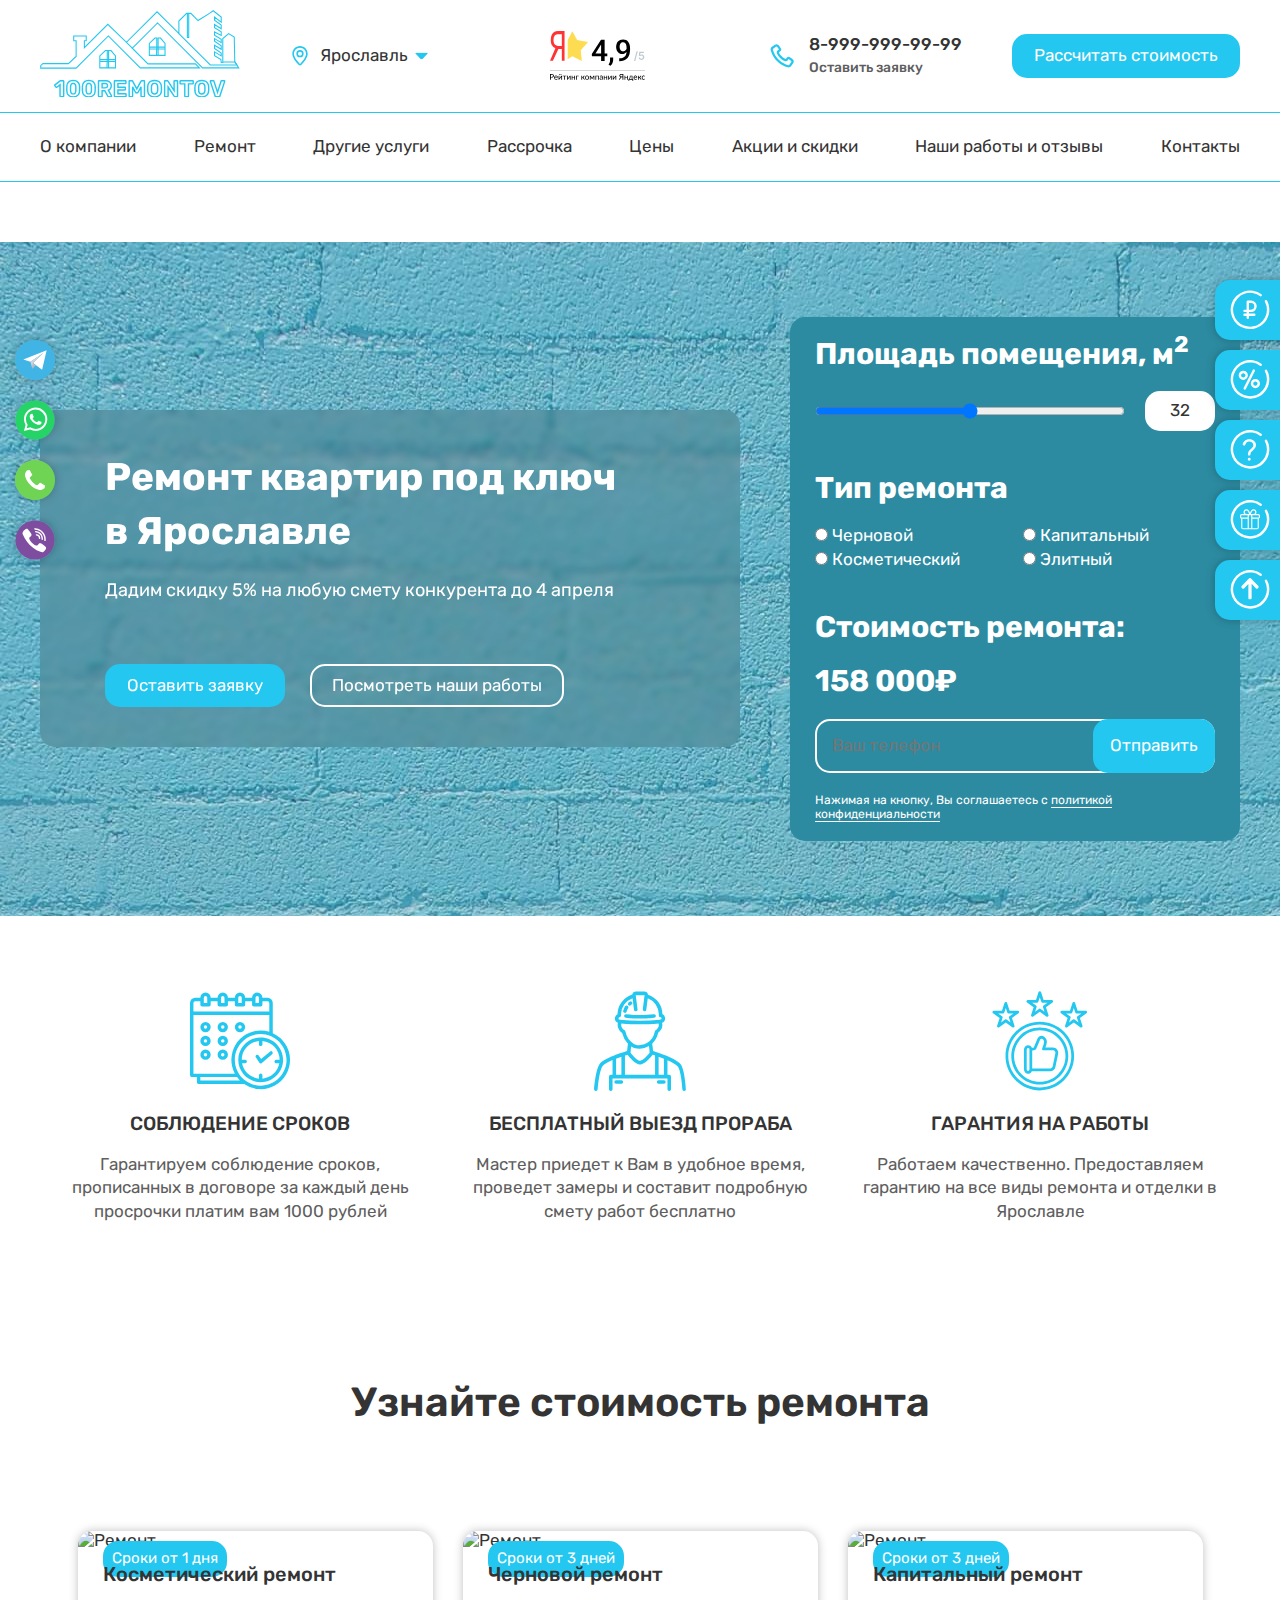
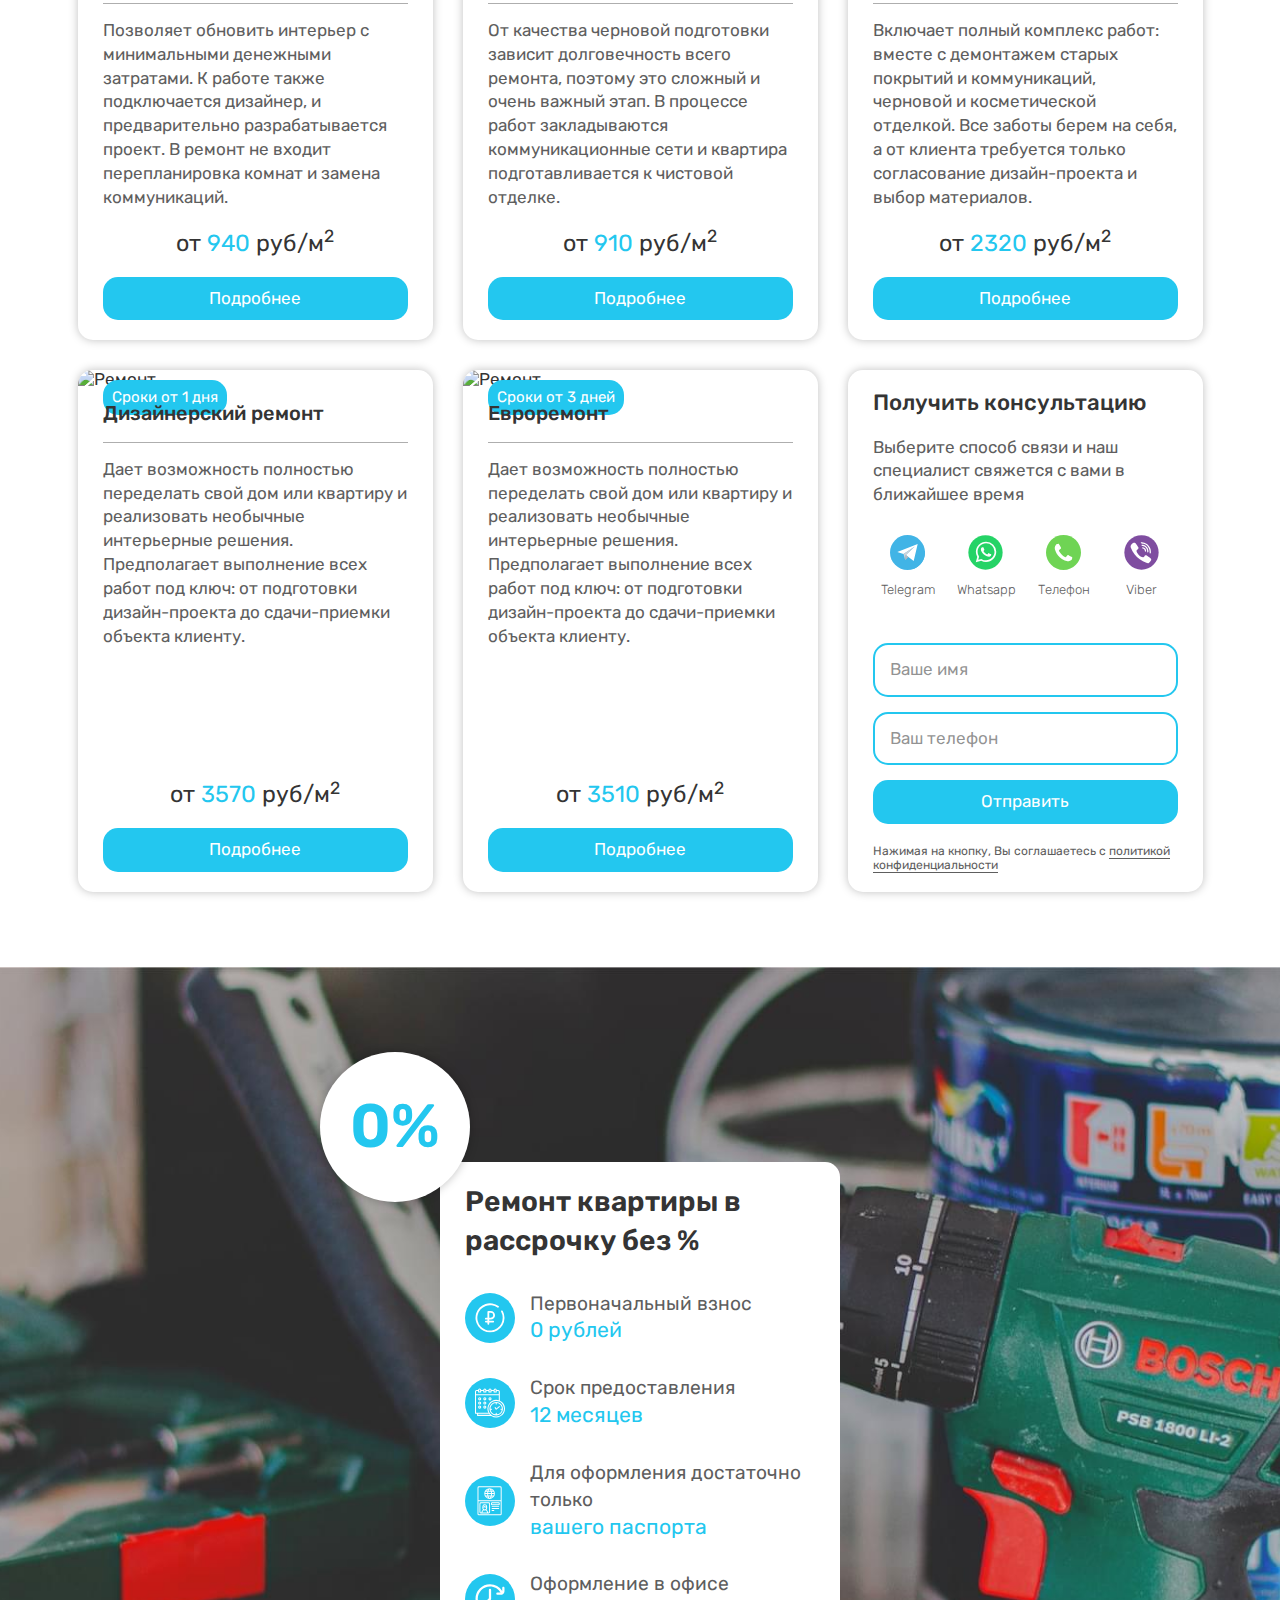
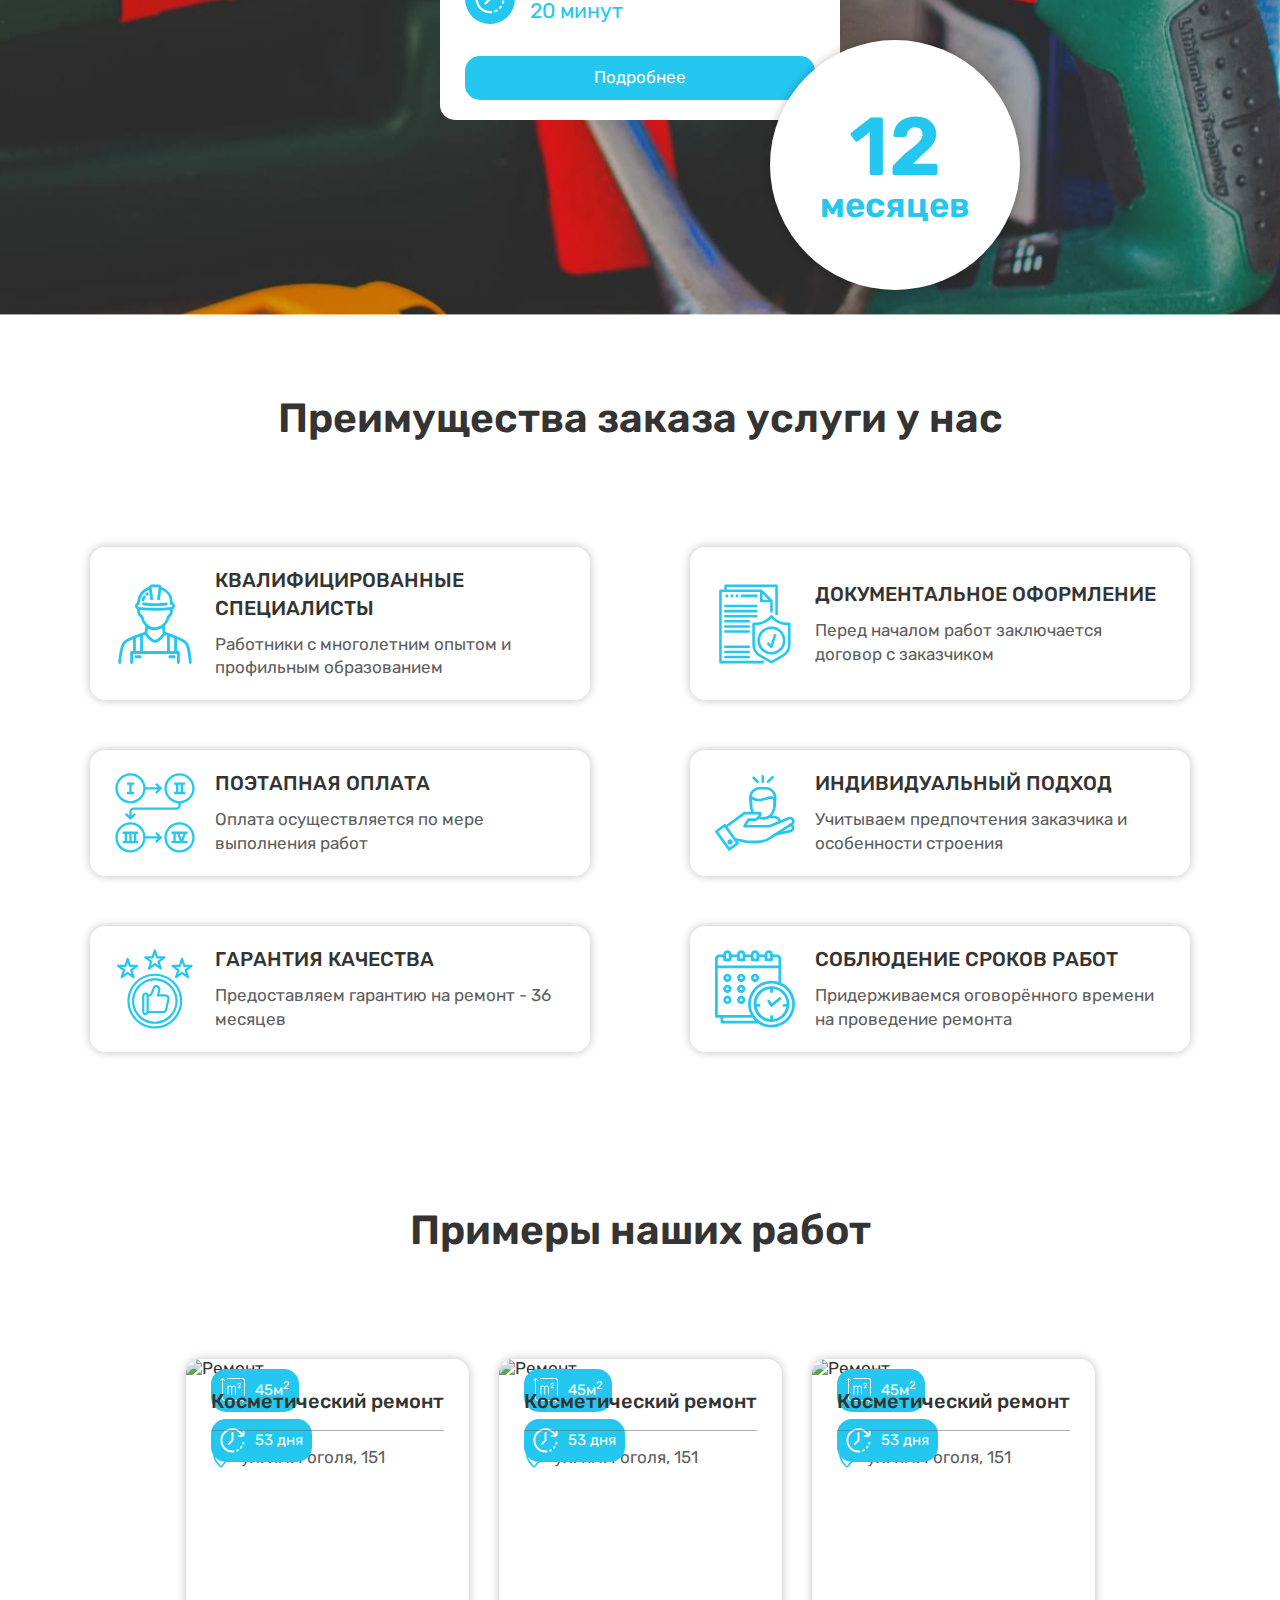
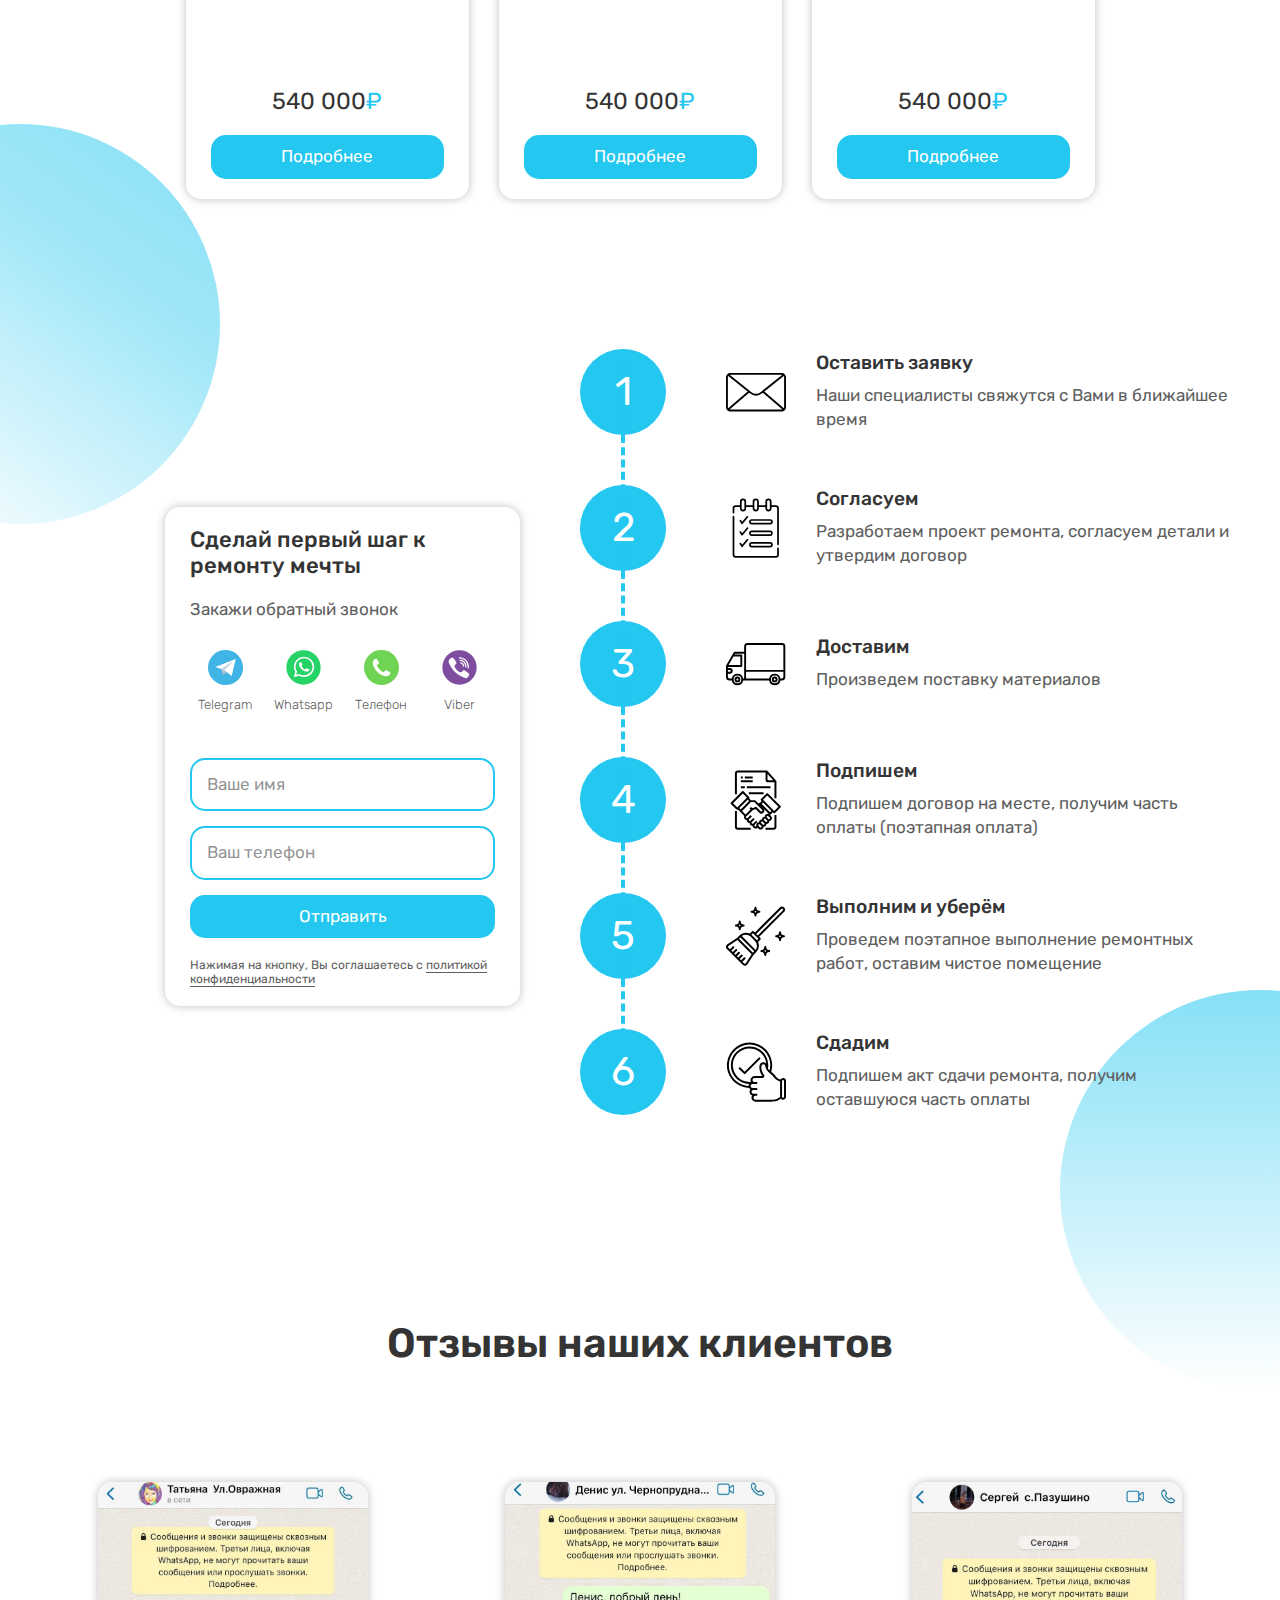
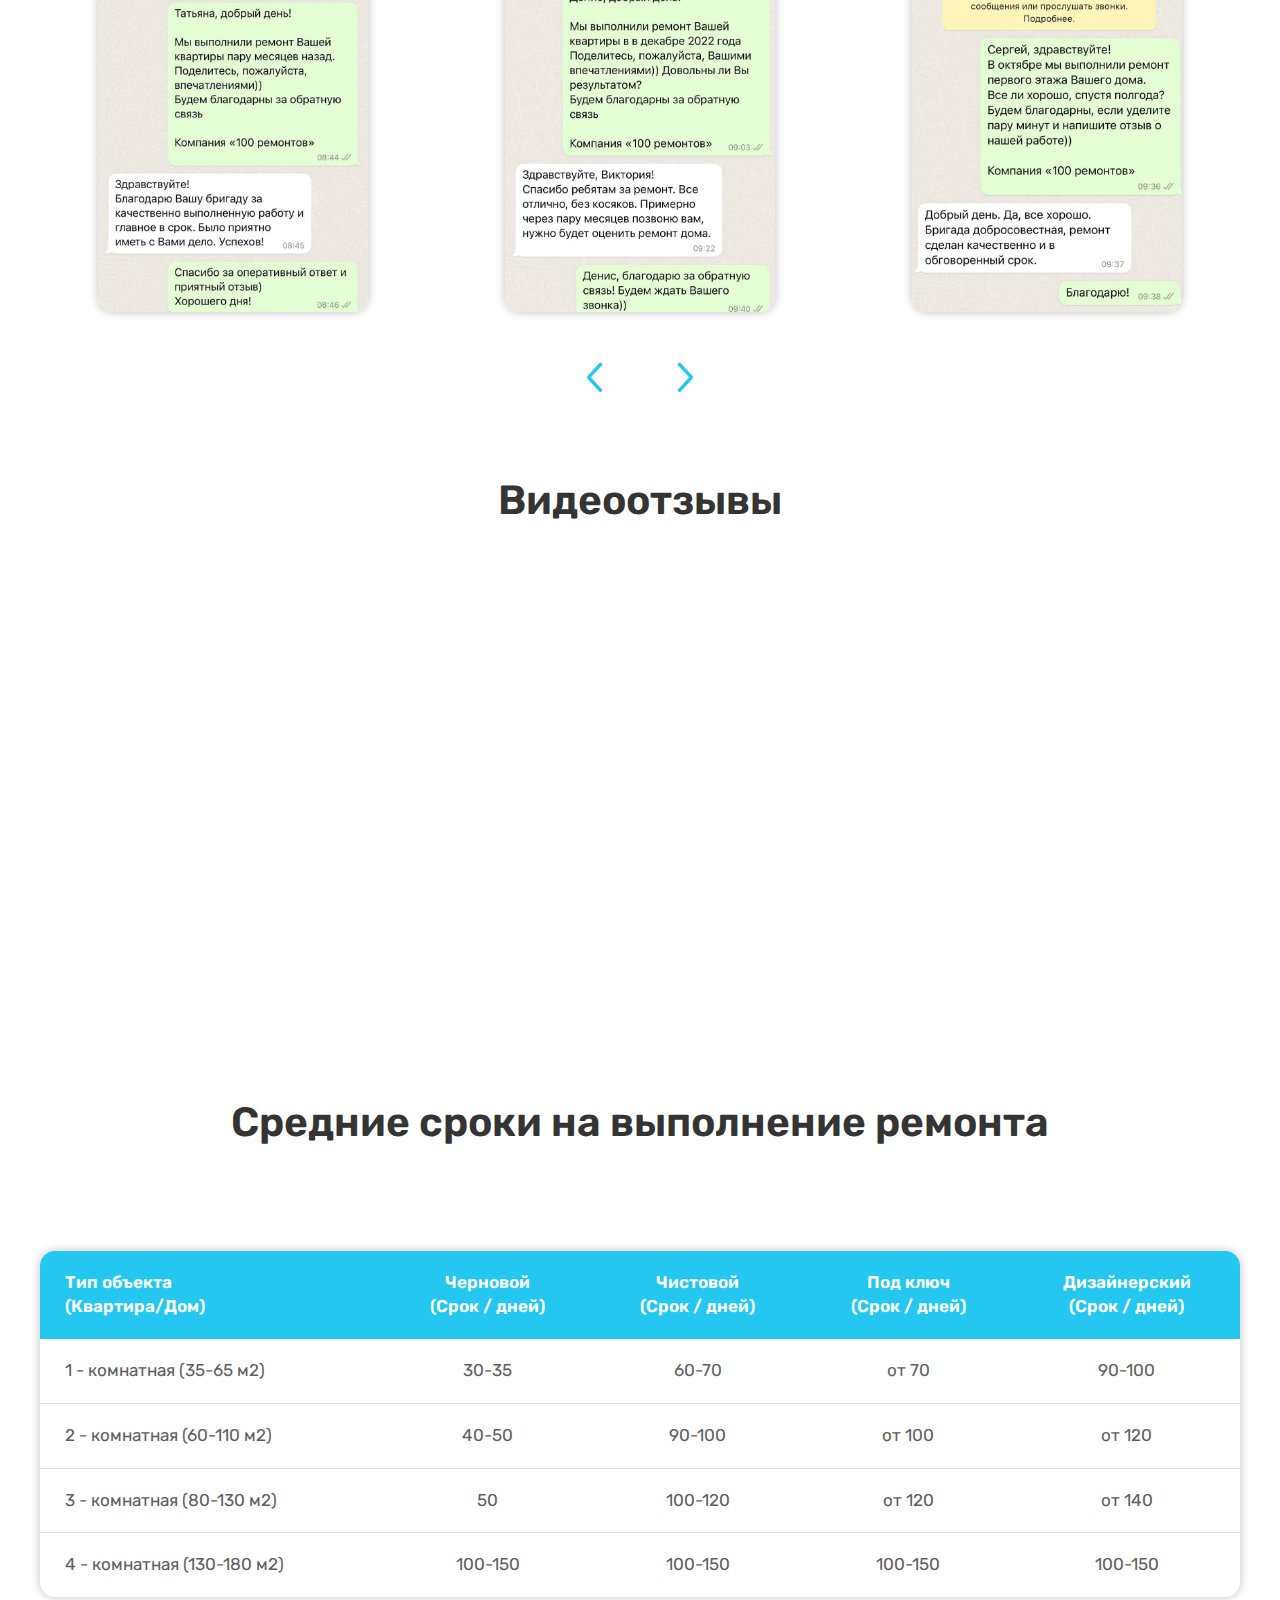
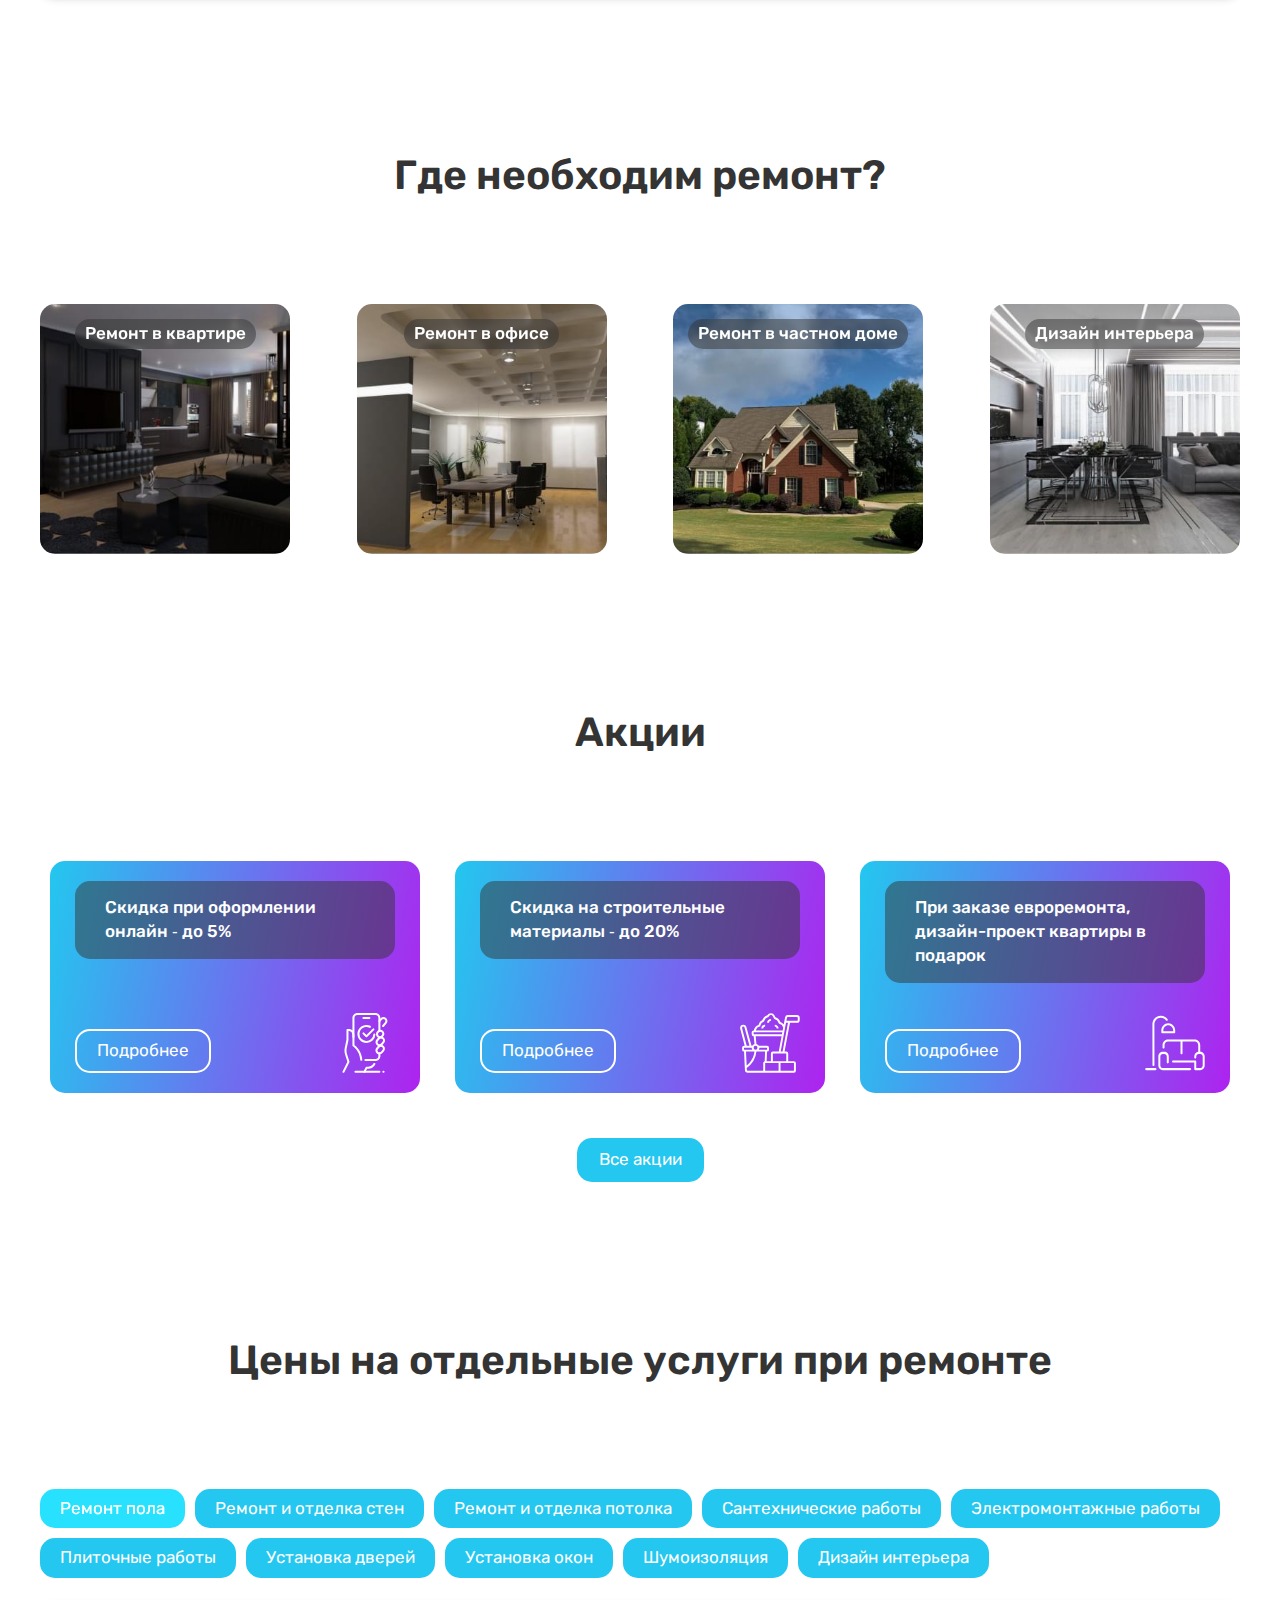
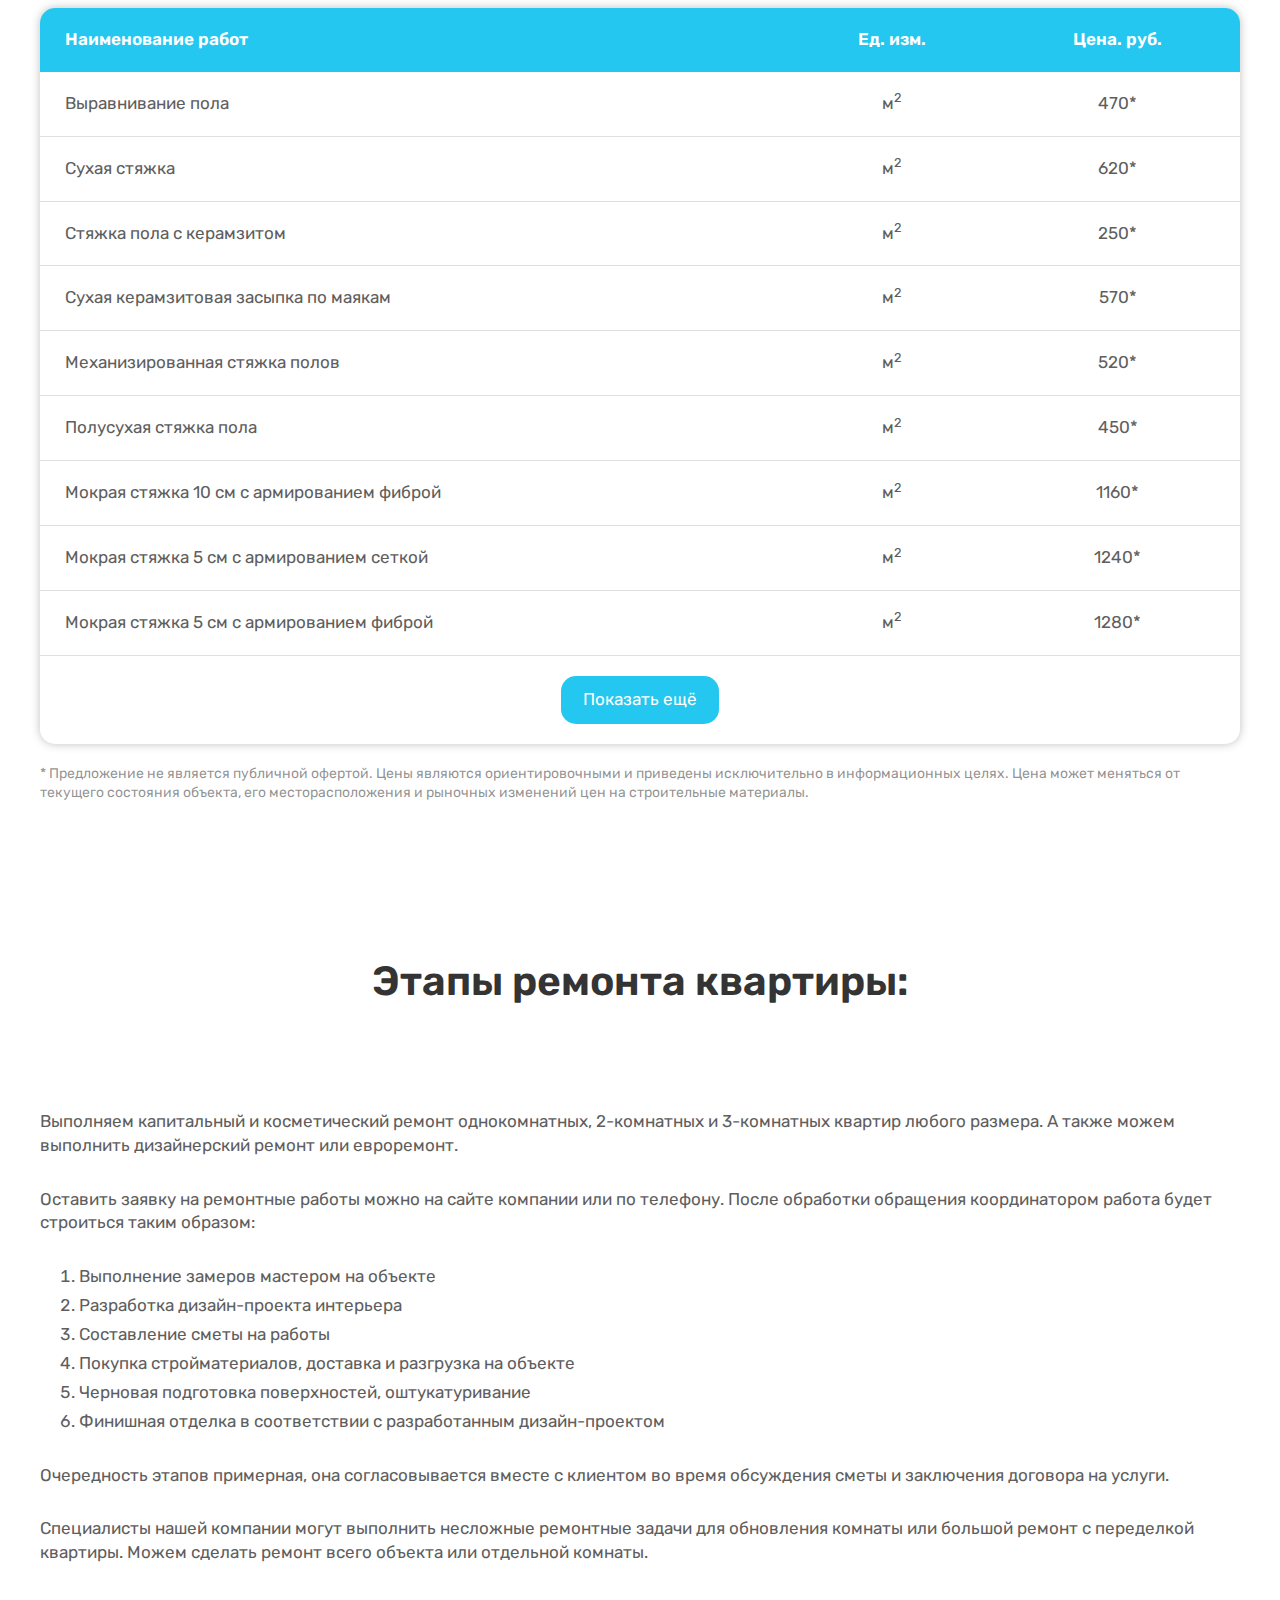
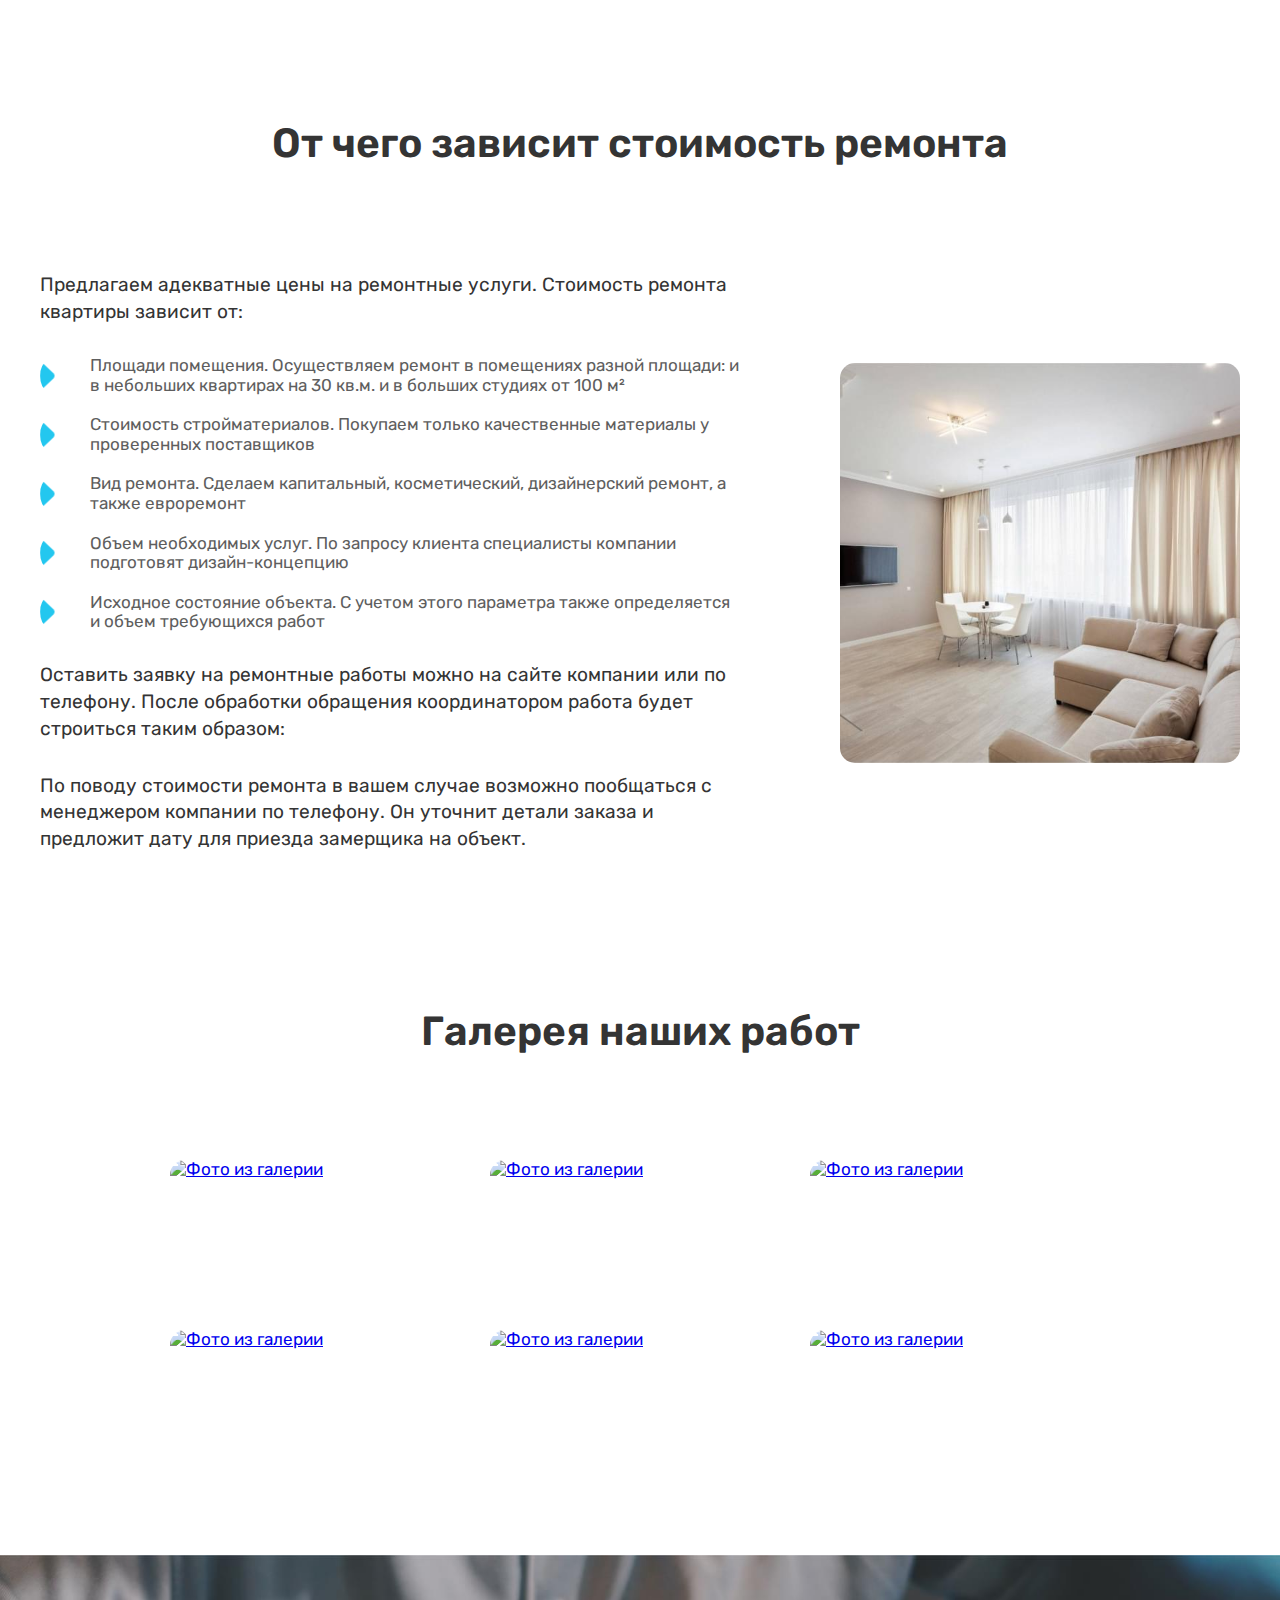
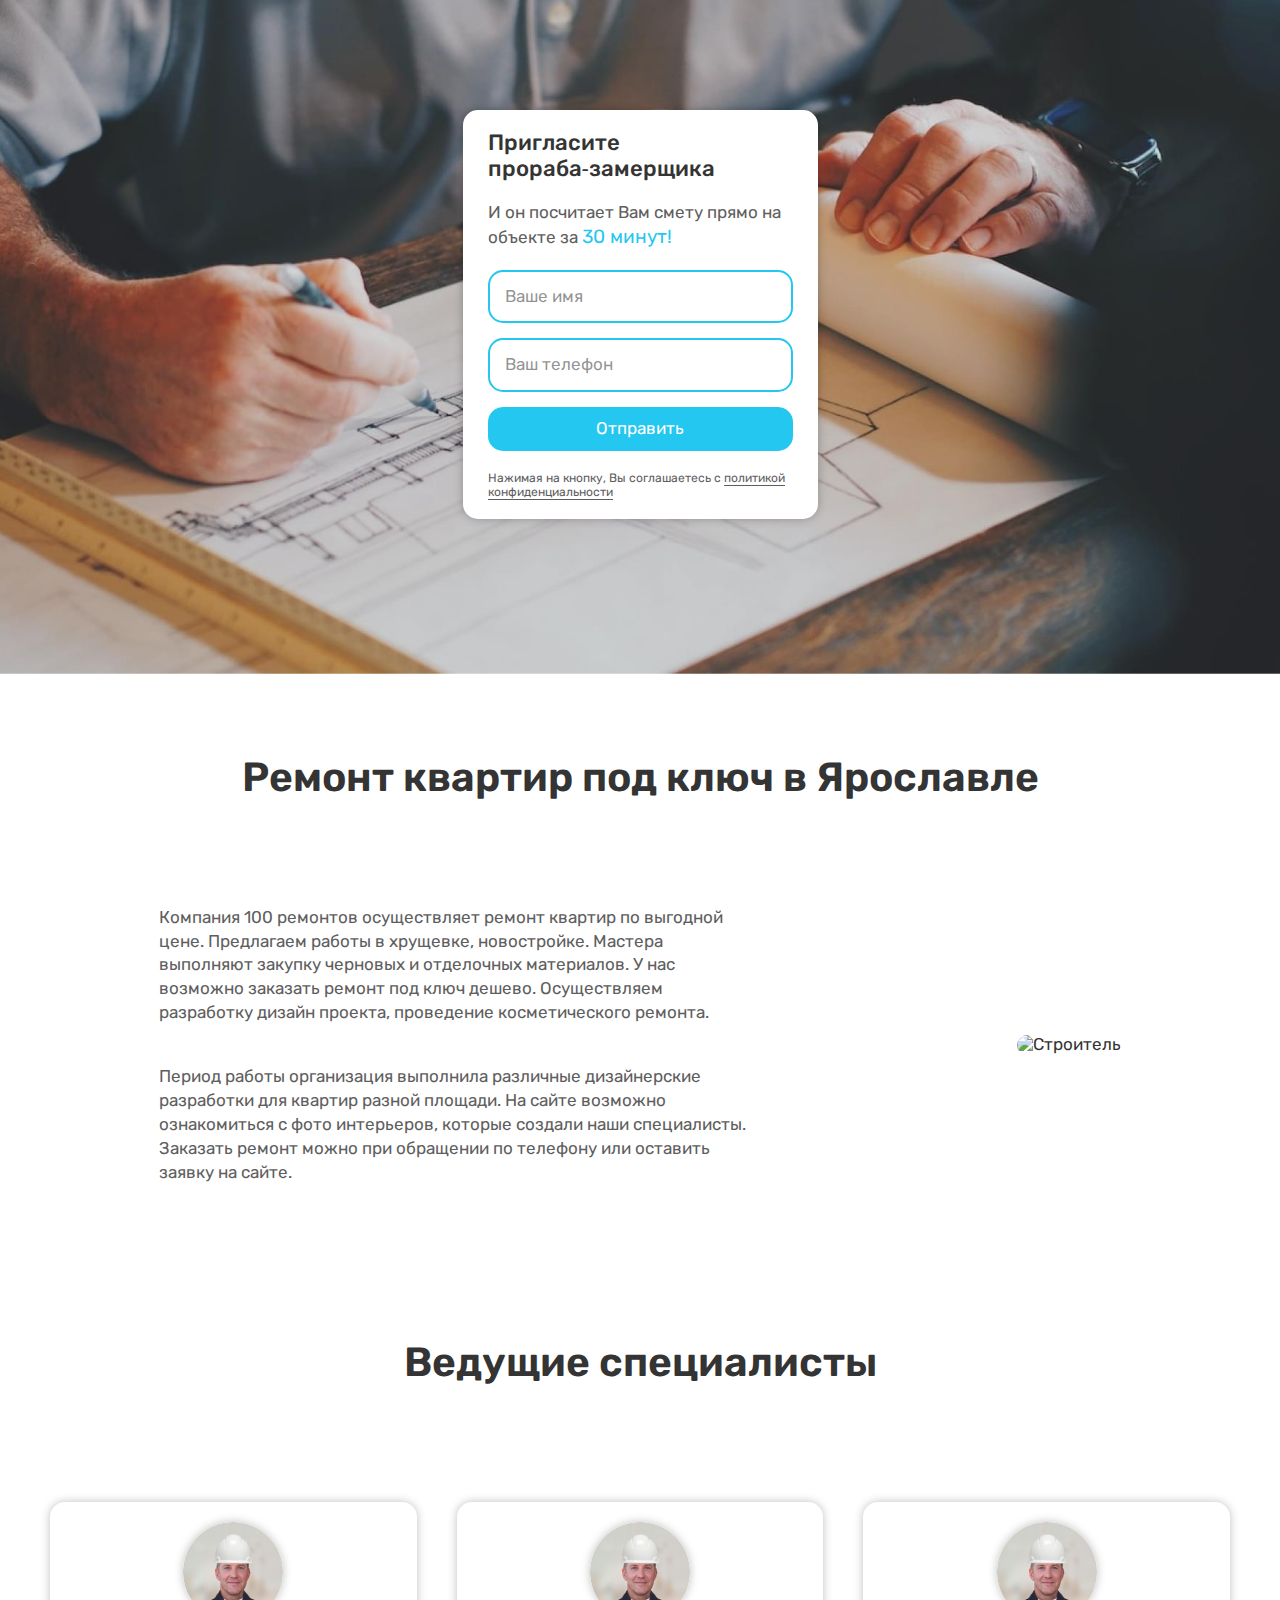
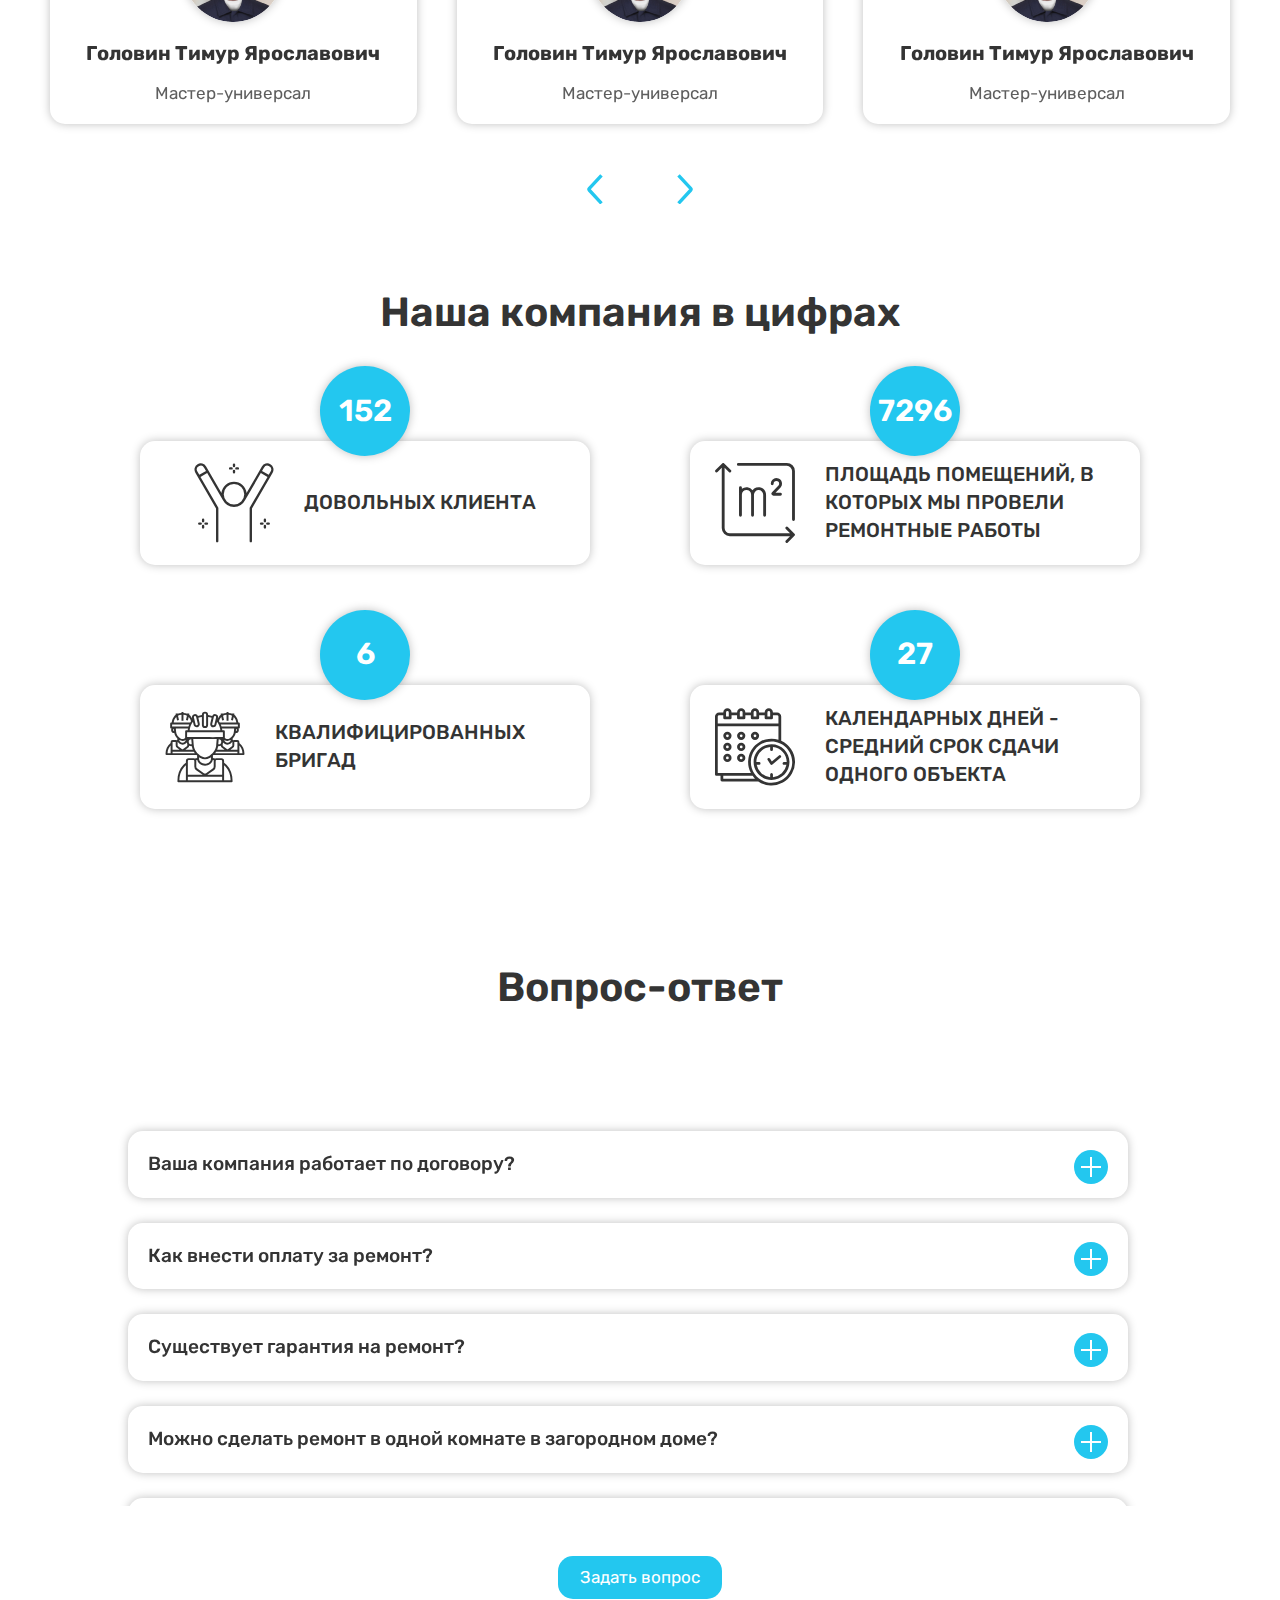
==== commit 480d3f16: "Update 2023-04-27T15:25:08.952Z" ====
--- a/index.html
+++ b/index.html
@@ -1,6 +1,6 @@
-<!DOCTYPE html><html lang="ru"><head><meta charset="UTF-8"><meta name="viewport" content="width=device-width,initial-scale=1"><link type="image/svg" href="favicon/favicon.svg" rel="shortcut icon"><meta http-equiv="X-UA-Compatible" content="ie=edge"><meta name="theme-color" content="#111111"><title>Ремонт квартир цены от 1499 рублей м² в Ярославле. Дизайн под ключ</title><link href="css/styles.min.css" rel="stylesheet"></head><body><div class="site-container" id="siteContainer"><header class="header"><div class="header__container"><div class="header__left"><a class="header__logo logo" href="#"><img class="logo__img" src="img/header/logo.svg" alt="Logo"></a><div class="select"><div class="select__header"><svg class="select__geo"><use href="img/icons/sprite.svg#geo"></use></svg> <span class="select__current">Ярославль</span> <svg class="select__arrow"><use href="img/icons/sprite.svg#arrow"></use></svg></div><div class="select__body"><div class="select__item">Ярославль</div><div class="select__item">Гаврилов&#160;Ям</div><div class="select__item">Данилов</div><div class="select__item">Любим</div><div class="select__item">Мышкин</div><div class="select__item">Переславль&#8209;Залесский</div><div class="select__item">Пошехонье</div><div class="select__item">Ростов</div><div class="select__item">Рыбинск</div><div class="select__item">Тутаев</div><div class="select__item">Углич</div></div></div></div><svg class="header__yandex"><use href="img/icons/sprite.svg#yandex"></use></svg><div class="header__links links"><div class="links__inner"><svg class="links__icon-phone"><use href="img/icons/sprite.svg#phone"></use></svg><div class="links__item links-item"><a class="links-item__phone link-reset" href="tel:+79999999999">8-999-999-99-99</a> <a class="links-item__modal link-reset modal-link" href="#modalApplication">Оставить заявку</a></div></div><a class="header__link link link-reset modal-link" href="#modalQuiz">Рассчитать стоимость</a></div><button class="menu__burger burger btn-reset"><span class="burger__line"></span></button></div><div class="header__menu menu"><div class="header__container"><nav class="menu__body"><ul class="menu__list list-reset"><li class="menu__item"><a class="menu__link link-reset" href="#" data-goto=".section-1">О компании</a></li><li class="menu__item"><a class="menu__link link-reset" href="#" data-goto=".section-2">Ремонт</a></li><li class="menu__item"><a class="menu__link link-reset" href="#" data-goto=".section-3">Другие услуги</a></li><li class="menu__item"><a class="menu__link link-reset" href="#" data-goto=".section-3">Рассрочка</a></li><li class="menu__item"><a class="menu__link link-reset" href="#" data-goto=".section-3">Цены</a></li><li class="menu__item"><a class="menu__link link-reset" href="#" data-goto=".section-3">Акции и скидки</a></li><li class="menu__item"><a class="menu__link link-reset" href="#" data-goto=".section-3">Наши работы и отзывы</a></li><li class="menu__item"><a class="menu__link link-reset" href="#" data-goto=".section-3">Контакты</a></li></ul></nav></div></div></header><main class="main"><section class="section section-hero"><div class="container"><div class="hero"><div class="hero__card"><h1 class="hero__title">Ремонт квартир под ключ в&nbsp;Ярославле</h1><p class="hero__text">Дадим скидку 5% на любую смету конкурента до 4 апреля</p><div class="hero__links"><a class="link link-reset modal-link" href="#modalApplication">Оставить заявку</a> <a class="link link--transparent link-reset" href="#/">Посмотреть наши работы</a></div></div><form class="calc" action="#"><h2 class="calc__title">Площадь помещения,&#160;м<sup>2</sup></h2><div class="calc__square calc-square"><input class="calc-square__range" id="calcRange" type="range"> <label class="calc-square__label" for="calcRange"><output class="calc-square__value">32</output></label></div><h2 class="calc__title">Тип ремонта</h2><div class="calc__type calc-type"><div class="calc-type__item"><input class="calc-type__radio" id="draftRepair" name="radio" type="radio"> <label class="calc-type__value" for="draftRepair">Черновой</label></div><div class="calc-type__item"><input class="calc-type__radio" id="capitalRepair" name="radio" type="radio"> <label class="calc-type__value" for="capitalRepair">Капитальный</label></div><div class="calc-type__item"><input class="calc-type__radio" id="cosmeticRepair" name="radio" type="radio"> <label class="calc-type__value" for="cosmeticRepair">Косметический</label></div><div class="calc-type__item"><input class="calc-type__radio" id="eliteRepair" name="radio" type="radio"> <label class="calc-type__value" for="eliteRepair">Элитный</label></div></div><h2 class="calc__title">Стоимость ремонта:</h2><output class="calc__cost">158 000₽</output><div class="calc__inner"><input class="calc__phone" id="calcPhone" type="text" placeholder="Ваш телефон"> <input class="calc__send" id="calcSend" type="submit" value="Отправить"></div><p class="calc__policy calc-policy">Нажимая на кнопку, Вы соглашаетесь с <a class="calc-policy__link link-reset" href="#/">политикой конфиденциальности</a></p></form></div></div></section><section class="section"><div class="container"><div class="info"><div class="info__cards"><div class="info__card info-card"><svg class="info-card__icon"><use href="img/icons/sprite.svg#calendar"></use></svg><h2 class="info-card__title">Соблюдение сроков</h2><p class="info-card__descr">Гарантируем соблюдение сроков, прописанных в договоре за каждый день просрочки платим вам 1000 рублей</p></div><div class="info__card info-card"><svg class="info-card__icon"><use href="img/icons/sprite.svg#worker"></use></svg><h2 class="info-card__title">Бесплатный выезд прораба</h2><p class="info-card__descr">Мастер приедет к Вам в удобное время, проведет замеры и составит подробную смету работ бесплатно</p></div><div class="info__card info-card"><svg class="info-card__icon"><use href="img/icons/sprite.svg#guarantee"></use></svg><h2 class="info-card__title">Гарантия на работы</h2><p class="info-card__descr">Работаем качественно. Предоставляем гарантию на все виды ремонта и отделки в Ярославле</p></div></div></div></div></section><section class="section"><div class="container"><div class="cost"><h2 class="title">Узнайте стоимость ремонта</h2><div class="cost__wrap"><div class="cost__card cost-card"><div class="cost-card__img"><span class="cost-card__deadline">Сроки от 1 дня</span><picture><source type="image/webp" data-srcset="img/cost/repair-photo-1.webp"><img class="lazyload" alt="Ремонт" data-src="img/cost/repair-photo-1.jpg"></picture></div><div class="cost-card__content"><h3 class="cost-card__title">Косметический ремонт</h3><p class="text cost-card__text">Позволяет обновить интерьер с минимальными денежными затратами. К работе также подключается дизайнер, и предварительно разрабатывается проект. В ремонт не входит перепланировка комнат и замена коммуникаций.</p><div class="cost-card__inner"><span class="cost-card__cost">от <span class="cost-card__cost cost-card__cost--blue">940</span> руб/м<sup>2</sup> </span><a class="link link-reset" href="#/">Подробнее</a></div></div></div><div class="cost__card cost-card"><div class="cost-card__img"><span class="cost-card__deadline">Сроки от 3 дней</span><picture><source type="image/webp" data-srcset="img/cost/repair-photo-2.webp"><img class="lazyload" alt="Ремонт" data-src="img/cost/repair-photo-2.jpg"></picture></div><div class="cost-card__content"><h3 class="cost-card__title">Черновой ремонт</h3><p class="text cost-card__text">От качества черновой подготовки зависит долговечность всего ремонта, поэтому это сложный и очень важный этап. В процессе работ закладываются коммуникационные сети и квартира подготавливается к чистовой отделке.</p><div class="cost-card__inner"><span class="cost-card__cost">от <span class="cost-card__cost cost-card__cost--blue">910</span> руб/м<sup>2</sup> </span><a class="link link-reset" href="#/">Подробнее</a></div></div></div><div class="cost__card cost-card"><div class="cost-card__img"><span class="cost-card__deadline">Сроки от 3 дней</span><picture><source type="image/webp" data-srcset="img/cost/repair-photo-3.webp"><img class="lazyload" alt="Ремонт" data-src="img/cost/repair-photo-3.jpg"></picture></div><div class="cost-card__content"><h3 class="cost-card__title">Капитальный ремонт</h3><p class="text cost-card__text">Включает полный комплекс работ: вместе с демонтажем старых покрытий и коммуникаций, черновой и косметической отделкой. Все заботы берем на себя, а от клиента требуется только согласование дизайн-проекта и выбор материалов.</p><div class="cost-card__inner"><span class="cost-card__cost">от <span class="cost-card__cost cost-card__cost--blue">2320</span> руб/м<sup>2</sup> </span><a class="link link-reset" href="#/">Подробнее</a></div></div></div><div class="cost__card cost-card"><div class="cost-card__img"><span class="cost-card__deadline">Сроки от 1 дня</span><picture><source type="image/webp" data-srcset="img/cost/repair-photo-4.webp"><img class="lazyload" alt="Ремонт" data-src="img/cost/repair-photo-4.jpg"></picture></div><div class="cost-card__content"><h3 class="cost-card__title">Дизайнерский ремонт</h3><p class="text cost-card__text">Дает возможность полностью переделать свой дом или квартиру и реализовать необычные интерьерные решения. Предполагает выполнение всех работ под ключ: от подготовки дизайн-проекта до сдачи-приемки объекта клиенту.</p><div class="cost-card__inner"><span class="cost-card__cost">от <span class="cost-card__cost cost-card__cost--blue">3570</span> руб/м<sup>2</sup> </span><a class="link link-reset" href="#/">Подробнее</a></div></div></div><div class="cost__card cost-card"><div class="cost-card__img"><span class="cost-card__deadline">Сроки от 3 дней</span><picture><source type="image/webp" data-srcset="img/cost/repair-photo-5.webp"><img class="lazyload" alt="Ремонт" data-src="img/cost/repair-photo-5.jpg"></picture></div><div class="cost-card__content"><h3 class="cost-card__title">Евроремонт</h3><p class="text cost-card__text">Дает возможность полностью переделать свой дом или квартиру и реализовать необычные интерьерные решения. Предполагает выполнение всех работ под ключ: от подготовки дизайн-проекта до сдачи-приемки объекта клиенту.</p><div class="cost-card__inner"><span class="cost-card__cost">от <span class="cost-card__cost cost-card__cost--blue">3510</span> руб/м<sup>2</sup> </span><a class="link link-reset" href="#/">Подробнее</a></div></div></div><form class="form" action="#"><h3 class="form__title">Получить консультацию</h3><p class="text form__descr">Выберите способ связи и наш специалист свяжется с вами в ближайшее время</p><div class="form__socials"><div class="form__social form-social"><input class="is-hidden" id="telegramCost" name="social" type="radio" value="telegram"> <label class="form-social__label" for="telegramCost"><svg class="form-social__icon"><use href="img/icons/sprite.svg#telegram-icon"></use></svg> <span class="form-social__name">Telegram</span></label></div><div class="form__social form-social"><input class="is-hidden" id="whatsappCost" name="social" type="radio" value="whatsapp"> <label class="form-social__label" for="whatsappCost"><svg class="form-social__icon"><use href="img/icons/sprite.svg#whatsapp-icon"></use></svg> <span class="form-social__name">Whatsapp</span></label></div><div class="form__social form-social"><input class="is-hidden" id="phoneCost" name="social" type="radio" value="phone"> <label class="form-social__label" for="phoneCost"><svg class="form-social__icon"><use href="img/icons/sprite.svg#phone-icon"></use></svg> <span class="form-social__name">Телефон</span></label></div><div class="form__social form-social"><input class="is-hidden" id="viberCost" name="social" type="radio" value="viber"> <label class="form-social__label" for="viberCost"><svg class="form-social__icon"><use href="img/icons/sprite.svg#viber-icon"></use></svg> <span class="form-social__name">Viber</span></label></div></div><div class="form__inputs"><input class="form__input-text" type="text" placeholder="Ваше имя"> <input class="form__input-text" type="text" placeholder="Ваш телефон"> <input class="btn-reset form__input-button" type="submit" value="Отправить"></div><p class="form__text">Нажимая на кнопку, Вы соглашаетесь с <a class="form__text form__text--link link-reset" href="#/">политикой конфиденциальности</a></p></form></div></div></div></section><section class="section section-installment"><div class="container"><div class="installment"><div class="installment__card installment-card"><div class="installment-card__circle-left">0%</div><h2 class="installment-card__title">Ремонт квартиры в рассрочку без %</h2><ul class="installment-card__list list-reset"><li class="installment-card__item"><div class="installment-card__circle"><svg class="installment-card__icon"><use href="img/icons/sprite.svg#rub"></use></svg></div><p class="installment-card__text">Первоначальный взнос<br><span class="installment-card__text--blue">0 рублей</span></p></li><li class="installment-card__item"><div class="installment-card__circle"><svg class="installment-card__icon"><use href="img/icons/sprite.svg#calendar"></use></svg></div><p class="installment-card__text">Срок предоставления<br><span class="installment-card__text--blue">12 месяцев</span></p></li><li class="installment-card__item"><div class="installment-card__circle"><svg class="installment-card__icon"><use href="img/icons/sprite.svg#passport"></use></svg></div><p class="installment-card__text">Для оформления достаточно только<br><span class="installment-card__text--blue">вашего паспорта</span></p></li><li class="installment-card__item"><div class="installment-card__circle"><svg class="installment-card__icon"><use href="img/icons/sprite.svg#time"></use></svg></div><p class="installment-card__text">Оформление в офисе<br><span class="installment-card__text--blue">20 минут</span></p></li></ul><a class="installment-card__link link link-reset modal-link" href="#modalInstallment">Подробнее</a><div class="installment-card__circle-right"><span class="installment-card__text installment-card__text--big">12</span> <span>месяцев</span></div></div></div></div></section><section class="section"><div class="container"><div class="advantage"><h2 class="title">Преимущества заказа услуги у нас</h2><div class="advantage__cards"><div class="advantage__card advantage-card"><svg class="advantage-card__icon"><use href="img/icons/sprite.svg#worker"></use></svg><div class="advantage-card__text"><h3 class="advantage-card__title">Квалифицированные специалисты</h3><p class="advantage-card__descr">Работники с многолетним опытом и профильным образованием</p></div></div><div class="advantage__card advantage-card"><svg class="advantage-card__icon"><use href="img/icons/sprite.svg#documentation"></use></svg><div class="advantage-card__text"><h3 class="advantage-card__title">Документальное оформление</h3><p class="advantage-card__descr">Перед началом работ заключается договор с заказчиком</p></div></div><div class="advantage__card advantage-card"><svg class="advantage-card__icon"><use href="img/icons/sprite.svg#stages"></use></svg><div class="advantage-card__text"><h3 class="advantage-card__title">Поэтапная оплата</h3><p class="advantage-card__descr">Оплата осуществляется по мере выполнения работ</p></div></div><div class="advantage__card advantage-card"><svg class="advantage-card__icon"><use href="img/icons/sprite.svg#individual-approach"></use></svg><div class="advantage-card__text"><h3 class="advantage-card__title">Индивидуальный подход</h3><p class="advantage-card__descr">Учитываем предпочтения заказчика и особенности строения</p></div></div><div class="advantage__card advantage-card"><svg class="advantage-card__icon"><use href="img/icons/sprite.svg#guarantee"></use></svg><div class="advantage-card__text"><h3 class="advantage-card__title">Гарантия качества</h3><p class="advantage-card__descr">Предоставляем гарантию на ремонт - 36 месяцев</p></div></div><div class="advantage__card advantage-card"><svg class="advantage-card__icon"><use href="img/icons/sprite.svg#calendar"></use></svg><div class="advantage-card__text"><h3 class="advantage-card__title">Соблюдение сроков работ</h3><p class="advantage-card__descr">Придерживаемся оговорённого времени на проведение ремонта</p></div></div></div></div></div></section><section class="section"><div class="container"><div class="examples"><h2 class="title">Примеры наших работ</h2><div class="examples__cards"><div class="examples__card examples-card"><div class="examples-card__img"><span class="examples-card__square"><svg class="examples-card__icon"><use href="img/icons/sprite.svg#square"></use></svg> 45м<sup>2</sup></span> <span class="examples-card__deadline"><svg class="examples-card__icon"><use href="img/icons/sprite.svg#time"></use></svg> 53 дня</span><picture><source type="image/webp" data-srcset="img/cost/repair-photo-1.webp"><img class="lazyload" alt="Ремонт" data-src="img/cost/repair-photo-1.jpg"></picture></div><div class="examples-card__content"><h3 class="examples-card__title">Косметический ремонт</h3><div class="examples-card__geo geo"><svg class="geo__icon"><use href="img/icons/sprite.svg#geo"></use></svg> <span class="geo__text text">ул. им. Гоголя, 151</span></div><div class="examples-card__inner"><span class="examples-card__examples">540 000<span class="examples-card__examples examples-card__examples--blue">&#8381;</span> </span><a class="link link-reset" href="#/">Подробнее</a></div></div></div><div class="examples__card examples-card"><div class="examples-card__img"><span class="examples-card__square"><svg class="examples-card__icon"><use href="img/icons/sprite.svg#square"></use></svg> 45м<sup>2</sup></span> <span class="examples-card__deadline"><svg class="examples-card__icon"><use href="img/icons/sprite.svg#time"></use></svg> 53 дня</span><picture><source type="image/webp" data-srcset="img/cost/repair-photo-1.webp"><img class="lazyload" alt="Ремонт" data-src="img/cost/repair-photo-1.jpg"></picture></div><div class="examples-card__content"><h3 class="examples-card__title">Косметический ремонт</h3><div class="examples-card__geo geo"><svg class="geo__icon"><use href="img/icons/sprite.svg#geo"></use></svg> <span class="geo__text text">ул. им. Гоголя, 151</span></div><div class="examples-card__inner"><span class="examples-card__examples">540 000<span class="examples-card__examples examples-card__examples--blue">&#8381;</span> </span><a class="link link-reset" href="#/">Подробнее</a></div></div></div><div class="examples__card examples-card"><div class="examples-card__img"><span class="examples-card__square"><svg class="examples-card__icon"><use href="img/icons/sprite.svg#square"></use></svg> 45м<sup>2</sup></span> <span class="examples-card__deadline"><svg class="examples-card__icon"><use href="img/icons/sprite.svg#time"></use></svg> 53 дня</span><picture><source type="image/webp" data-srcset="img/cost/repair-photo-1.webp"><img class="lazyload" alt="Ремонт" data-src="img/cost/repair-photo-1.jpg"></picture></div><div class="examples-card__content"><h3 class="examples-card__title">Косметический ремонт</h3><div class="examples-card__geo geo"><svg class="geo__icon"><use href="img/icons/sprite.svg#geo"></use></svg> <span class="geo__text text">ул. им. Гоголя, 151</span></div><div class="examples-card__inner"><span class="examples-card__examples">540 000<span class="examples-card__examples examples-card__examples--blue">&#8381;</span> </span><a class="link link-reset" href="#/">Подробнее</a></div></div></div></div></div></div></section><section class="section section--decor"><div class="container"><div class="steps"><div class="steps__form"><form class="form" action="#"><h2 class="form__title">Сделай первый шаг к ремонту мечты</h2><p class="text form__descr">Закажи обратный звонок</p><div class="form__socials"><div class="form__social form-social"><input class="is-hidden" id="telegram" name="social" type="radio" value="telegram"> <label class="form-social__label" for="telegram"><svg class="form-social__icon"><use href="img/icons/sprite.svg#telegram-icon"></use></svg> <span class="form-social__name">Telegram</span></label></div><div class="form__social form-social"><input class="is-hidden" id="whatsappSteps" name="social" type="radio" value="whatsapp"> <label class="form-social__label" for="whatsappSteps"><svg class="form-social__icon"><use href="img/icons/sprite.svg#whatsapp-icon"></use></svg> <span class="form-social__name">Whatsapp</span></label></div><div class="form__social form-social"><input class="is-hidden" id="phoneSteps" name="social" type="radio" value="phone"> <label class="form-social__label" for="phoneSteps"><svg class="form-social__icon"><use href="img/icons/sprite.svg#phone-icon"></use></svg> <span class="form-social__name">Телефон</span></label></div><div class="form__social form-social"><input class="is-hidden" id="viberSteps" name="social" type="radio" value="viber"> <label class="form-social__label" for="viberSteps"><svg class="form-social__icon"><use href="img/icons/sprite.svg#viber-icon"></use></svg> <span class="form-social__name">Viber</span></label></div></div><div class="form__inputs"><input class="form__input-text" id="nameSteps" type="text" placeholder="Ваше имя"> <input class="form__input-text" type="text" placeholder="Ваш телефон"> <input class="btn-reset form__input-button" type="submit" value="Отправить"></div><p class="form__text">Нажимая на кнопку, Вы соглашаетесь с <a class="form__text form__text--link link-reset" href="#/">политикой конфиденциальности</a></p></form></div><div class="steps__cards"><div class="steps__card steps-card"><div class="steps-card__circle"></div><div class="steps-card__content"><svg class="steps-card__icon"><use href="img/icons/sprite.svg#message"></use></svg><div class="steps-card__text"><h2 class="steps-card__title">Оставить заявку</h2><p class="steps-card__descr">Наши специалисты свяжутся с Вами в ближайшее время</p></div></div></div><div class="steps__card steps-card"><div class="steps-card__circle"></div><div class="steps-card__content"><svg class="steps-card__icon"><use href="img/icons/sprite.svg#todo-list"></use></svg><div class="steps-card__text"><h2 class="steps-card__title">Согласуем</h2><p class="steps-card__descr">Разработаем проект ремонта, согласуем детали и утвердим договор</p></div></div></div><div class="steps__card steps-card"><div class="steps-card__circle"></div><div class="steps-card__content"><svg class="steps-card__icon"><use href="img/icons/sprite.svg#car"></use></svg><div class="steps-card__text"><h2 class="steps-card__title">Доставим</h2><p class="steps-card__descr">Произведем поставку материалов</p></div></div></div><div class="steps__card steps-card"><div class="steps-card__circle"></div><div class="steps-card__content"><svg class="steps-card__icon"><use href="img/icons/sprite.svg#contract"></use></svg><div class="steps-card__text"><h2 class="steps-card__title">Подпишем</h2><p class="steps-card__descr">Подпишем договор на месте, получим часть оплаты (поэтапная оплата)</p></div></div></div><div class="steps__card steps-card"><div class="steps-card__circle"></div><div class="steps-card__content"><svg class="steps-card__icon"><use href="img/icons/sprite.svg#broom"></use></svg><div class="steps-card__text"><h2 class="steps-card__title">Выполним и уберём</h2><p class="steps-card__descr">Проведем поэтапное выполнение ремонтных работ, оставим чистое помещение</p></div></div></div><div class="steps__card steps-card"><div class="steps-card__circle"></div><div class="steps-card__content"><svg class="steps-card__icon"><use href="img/icons/sprite.svg#done"></use></svg><div class="steps-card__text"><h2 class="steps-card__title">Сдадим</h2><p class="steps-card__descr">Подпишем акт сдачи ремонта, получим оставшуюся часть оплаты</p></div></div></div></div></div></div></section><section class="section"><div class="container"><div class="deadline"><h2 class="title">Средние сроки на выполнение ремонта</h2><div class="table-wrap"><table class="table"><thead class="table__header"><tr class="table__row"><th class="table__title">Тип объекта<br>(Квартира/Дом)</th><th class="table__title">Черновой<br>(Срок / дней)</th><th class="table__title">Чистовой<br>(Срок / дней)</th><th class="table__title">Под ключ<br>(Срок / дней)</th><th class="table__title">Дизайнерский<br>(Срок / дней)</th></tr></thead><tbody class="table__body"><tr class="table__row"><td class="table__item">1 - комнатная (35-65 м2)</td><td class="table__item">30-35</td><td class="table__item">60-70</td><td class="table__item">от 70</td><td class="table__item">90-100</td></tr><tr class="table__row"><td class="table__item">2 - комнатная (60-110 м2)</td><td class="table__item">40-50</td><td class="table__item">90-100</td><td class="table__item">от 100</td><td class="table__item">от 120</td></tr><tr class="table__row"><td class="table__item">3 - комнатная (80-130 м2)</td><td class="table__item">50</td><td class="table__item">100-120</td><td class="table__item">от 120</td><td class="table__item">от 140</td></tr><tr class="table__row"><td class="table__item">4 - комнатная (130-180 м2)</td><td class="table__item">100-150</td><td class="table__item">100-150</td><td class="table__item">100-150</td><td class="table__item">100-150</td></tr></tbody></table></div></div></div></section><section class="section"><div class="container"><div class="where"><h2 class="title">Где необходим ремонт?</h2><div class="where__cards"><a class="where__card where-card link-reset" href="#/" style="background-image: url('img/where/where-img-1.jpg')"><h3 class="where-card__title">Ремонт в квартире</h3></a><a class="where__card where-card link-reset" href="#/" style="background-image: url('img/where/where-img-2.jpg')"><h3 class="where-card__title">Ремонт в офисе</h3></a><a class="where__card where-card link-reset" href="#/" style="background-image: url('img/where/where-img-3.jpg')"><h3 class="where-card__title">Ремонт в частном доме</h3></a><a class="where__card where-card link-reset" href="#/" style="background-image: url('img/where/where-img-4.jpg')"><h3 class="where-card__title">Дизайн интерьера</h3></a></div></div></div></section><section class="section"><div class="container"><div class="stock"><h2 class="title">Акции</h2><div class="stock__cards"><div class="stock__card stock-card"><h3 class="stock-card__title">Скидка при оформлении онлайн&nbsp;&#8209;&nbsp;до&nbsp;5%</h3><div class="stock-card__inner"><a class="stock-card__link link link--transparent link-reset modal-link" href="#modalStock">Подробнее</a> <svg class="stock-card__icon"><use href="img/icons/sprite.svg#smartphone"></use></svg></div></div><div class="stock__card stock-card"><h3 class="stock-card__title">Скидка на строительные материалы&nbsp;&#8209;&nbsp;до&nbsp;20%</h3><div class="stock-card__inner"><a class="stock-card__link link link--transparent link-reset modal-link" href="#modalStock">Подробнее</a> <svg class="stock-card__icon"><use href="img/icons/sprite.svg#tools"></use></svg></div></div><div class="stock__card stock-card"><h3 class="stock-card__title">При заказе евроремонта, дизайн-проект квартиры в подарок</h3><div class="stock-card__inner"><a class="stock-card__link link link--transparent link-reset modal-link" href="#modalStock">Подробнее</a> <svg class="stock-card__icon"><use href="img/icons/sprite.svg#interior"></use></svg></div></div></div><a class="link stock__link link-reset" href="#/">Все акции</a></div></div></section><section class="section"><div class="container"><div class="service-prices"><h2 class="title">Цены на отдельные услуги при ремонте</h2><div class="service-prices__wrap"><div class="tabs"><div class="tabs__header"><div class="tabs__header-item active">Ремонт пола</div><div class="tabs__header-item">Ремонт и отделка стен</div><div class="tabs__header-item">Ремонт и отделка потолка</div><div class="tabs__header-item">Сантехнические работы</div><div class="tabs__header-item">Электромонтажные работы</div><div class="tabs__header-item">Плиточные работы</div><div class="tabs__header-item">Установка дверей</div><div class="tabs__header-item">Установка окон</div><div class="tabs__header-item">Шумоизоляция</div><div class="tabs__header-item">Дизайн интерьера</div></div><div class="tabs__content"><div class="tabs__content-item tab1"><div class="table-wrap"><table class="table"><thead class="table__header"><tr class="table__row"><th class="table__title">Наименование работ</th><th class="table__title">Ед. изм.</th><th class="table__title">Цена. руб.</th></tr></thead><tbody class="table__body"><tr class="table__row"><td class="table__item">Выравнивание пола</td><td class="table__item">м<sup>2</sup></td><td class="table__item">470*</td></tr><tr class="table__row"><td class="table__item">Сухая стяжка</td><td class="table__item">м<sup>2</sup></td><td class="table__item">620*</td></tr><tr class="table__row"><td class="table__item">Стяжка пола с керамзитом</td><td class="table__item">м<sup>2</sup></td><td class="table__item">250*</td></tr><tr class="table__row"><td class="table__item">Сухая керамзитовая засыпка по маякам</td><td class="table__item">м<sup>2</sup></td><td class="table__item">570*</td></tr><tr class="table__row"><td class="table__item">Механизированная стяжка полов</td><td class="table__item">м<sup>2</sup></td><td class="table__item">520*</td></tr><tr class="table__row"><td class="table__item">Полусухая стяжка пола</td><td class="table__item">м<sup>2</sup></td><td class="table__item">450*</td></tr><tr class="table__row"><td class="table__item">Мокрая стяжка 10 см с армированием фиброй</td><td class="table__item">м<sup>2</sup></td><td class="table__item">1160*</td></tr><tr class="table__row"><td class="table__item">Мокрая стяжка 5 см с армированием сеткой</td><td class="table__item">м<sup>2</sup></td><td class="table__item">1240*</td></tr><tr class="table__row"><td class="table__item">Мокрая стяжка 5 см с армированием фиброй</td><td class="table__item">м<sup>2</sup></td><td class="table__item">1280*</td></tr><tr class="table__row"><td class="table__item table__item--center" colspan="3"><a class="link link-reset" href="#/">Показать ещё</a></td></tr></tbody></table></div></div><div class="tabs__content-item tab2"><div class="table-wrap"><table class="table"><thead class="table__header"><tr class="table__row"><th class="table__title">Наименование работ</th><th class="table__title">Ед. изм.</th><th class="table__title">Цена. руб.</th></tr></thead><tbody class="table__body"><tr class="table__row"><td class="table__item">Выравнивание пола</td><td class="table__item">м<sup>2</sup></td><td class="table__item">470*</td></tr><tr class="table__row"><td class="table__item">Сухая стяжка</td><td class="table__item">м<sup>2</sup></td><td class="table__item">620*</td></tr><tr class="table__row"><td class="table__item">Стяжка пола с керамзитом</td><td class="table__item">м<sup>2</sup></td><td class="table__item">250*</td></tr><tr class="table__row"><td class="table__item">Сухая керамзитовая засыпка по маякам</td><td class="table__item">м<sup>2</sup></td><td class="table__item">570*</td></tr><tr class="table__row"><td class="table__item">Механизированная стяжка полов</td><td class="table__item">м<sup>2</sup></td><td class="table__item">520*</td></tr><tr class="table__row"><td class="table__item">Полусухая стяжка пола</td><td class="table__item">м<sup>2</sup></td><td class="table__item">450*</td></tr><tr class="table__row"><td class="table__item">Мокрая стяжка 10 см с армированием фиброй</td><td class="table__item">м<sup>2</sup></td><td class="table__item">1160*</td></tr><tr class="table__row"><td class="table__item">Мокрая стяжка 5 см с армированием сеткой</td><td class="table__item">м<sup>2</sup></td><td class="table__item">1240*</td></tr><tr class="table__row"><td class="table__item">Мокрая стяжка 5 см с армированием фиброй</td><td class="table__item">м<sup>2</sup></td><td class="table__item">1280*</td></tr><tr class="table__row"><td class="table__item table__item--center" colspan="3"><a class="link link-reset" href="#/">Показать ещё</a></td></tr></tbody></table></div></div><div class="tabs__content-item tab3"><div class="table-wrap"><table class="table"><thead class="table__header"><tr class="table__row"><th class="table__title">Наименование работ</th><th class="table__title">Ед. изм.</th><th class="table__title">Цена. руб.</th></tr></thead><tbody class="table__body"><tr class="table__row"><td class="table__item">Выравнивание пола</td><td class="table__item">м<sup>2</sup></td><td class="table__item">470*</td></tr><tr class="table__row"><td class="table__item">Сухая стяжка</td><td class="table__item">м<sup>2</sup></td><td class="table__item">620*</td></tr><tr class="table__row"><td class="table__item">Стяжка пола с керамзитом</td><td class="table__item">м<sup>2</sup></td><td class="table__item">250*</td></tr><tr class="table__row"><td class="table__item">Сухая керамзитовая засыпка по маякам</td><td class="table__item">м<sup>2</sup></td><td class="table__item">570*</td></tr><tr class="table__row"><td class="table__item">Механизированная стяжка полов</td><td class="table__item">м<sup>2</sup></td><td class="table__item">520*</td></tr><tr class="table__row"><td class="table__item">Полусухая стяжка пола</td><td class="table__item">м<sup>2</sup></td><td class="table__item">450*</td></tr><tr class="table__row"><td class="table__item">Мокрая стяжка 10 см с армированием фиброй</td><td class="table__item">м<sup>2</sup></td><td class="table__item">1160*</td></tr><tr class="table__row"><td class="table__item">Мокрая стяжка 5 см с армированием сеткой</td><td class="table__item">м<sup>2</sup></td><td class="table__item">1240*</td></tr><tr class="table__row"><td class="table__item">Мокрая стяжка 5 см с армированием фиброй</td><td class="table__item">м<sup>2</sup></td><td class="table__item">1280*</td></tr><tr class="table__row"><td class="table__item table__item--center" colspan="3"><a class="link link-reset" href="#/">Показать ещё</a></td></tr></tbody></table></div></div><div class="tabs__content-item tab4"><div class="table-wrap"><table class="table"><thead class="table__header"><tr class="table__row"><th class="table__title">Наименование работ</th><th class="table__title">Ед. изм.</th><th class="table__title">Цена. руб.</th></tr></thead><tbody class="table__body"><tr class="table__row"><td class="table__item">Выравнивание пола</td><td class="table__item">м<sup>2</sup></td><td class="table__item">470*</td></tr><tr class="table__row"><td class="table__item">Сухая стяжка</td><td class="table__item">м<sup>2</sup></td><td class="table__item">620*</td></tr><tr class="table__row"><td class="table__item">Стяжка пола с керамзитом</td><td class="table__item">м<sup>2</sup></td><td class="table__item">250*</td></tr><tr class="table__row"><td class="table__item">Сухая керамзитовая засыпка по маякам</td><td class="table__item">м<sup>2</sup></td><td class="table__item">570*</td></tr><tr class="table__row"><td class="table__item">Механизированная стяжка полов</td><td class="table__item">м<sup>2</sup></td><td class="table__item">520*</td></tr><tr class="table__row"><td class="table__item">Полусухая стяжка пола</td><td class="table__item">м<sup>2</sup></td><td class="table__item">450*</td></tr><tr class="table__row"><td class="table__item">Мокрая стяжка 10 см с армированием фиброй</td><td class="table__item">м<sup>2</sup></td><td class="table__item">1160*</td></tr><tr class="table__row"><td class="table__item">Мокрая стяжка 5 см с армированием сеткой</td><td class="table__item">м<sup>2</sup></td><td class="table__item">1240*</td></tr><tr class="table__row"><td class="table__item">Мокрая стяжка 5 см с армированием фиброй</td><td class="table__item">м<sup>2</sup></td><td class="table__item">1280*</td></tr><tr class="table__row"><td class="table__item table__item--center" colspan="3"><a class="link link-reset" href="#/">Показать ещё</a></td></tr></tbody></table></div></div><div class="tabs__content-item tab5"><div class="table-wrap"><table class="table"><thead class="table__header"><tr class="table__row"><th class="table__title">Наименование работ</th><th class="table__title">Ед. изм.</th><th class="table__title">Цена. руб.</th></tr></thead><tbody class="table__body"><tr class="table__row"><td class="table__item">Выравнивание пола</td><td class="table__item">м<sup>2</sup></td><td class="table__item">470*</td></tr><tr class="table__row"><td class="table__item">Сухая стяжка</td><td class="table__item">м<sup>2</sup></td><td class="table__item">620*</td></tr><tr class="table__row"><td class="table__item">Стяжка пола с керамзитом</td><td class="table__item">м<sup>2</sup></td><td class="table__item">250*</td></tr><tr class="table__row"><td class="table__item">Сухая керамзитовая засыпка по маякам</td><td class="table__item">м<sup>2</sup></td><td class="table__item">570*</td></tr><tr class="table__row"><td class="table__item">Механизированная стяжка полов</td><td class="table__item">м<sup>2</sup></td><td class="table__item">520*</td></tr><tr class="table__row"><td class="table__item">Полусухая стяжка пола</td><td class="table__item">м<sup>2</sup></td><td class="table__item">450*</td></tr><tr class="table__row"><td class="table__item">Мокрая стяжка 10 см с армированием фиброй</td><td class="table__item">м<sup>2</sup></td><td class="table__item">1160*</td></tr><tr class="table__row"><td class="table__item">Мокрая стяжка 5 см с армированием сеткой</td><td class="table__item">м<sup>2</sup></td><td class="table__item">1240*</td></tr><tr class="table__row"><td class="table__item">Мокрая стяжка 5 см с армированием фиброй</td><td class="table__item">м<sup>2</sup></td><td class="table__item">1280*</td></tr><tr class="table__row"><td class="table__item table__item--center" colspan="3"><a class="link link-reset" href="#/">Показать ещё</a></td></tr></tbody></table></div></div><div class="tabs__content-item tab6"><div class="table-wrap"><table class="table"><thead class="table__header"><tr class="table__row"><th class="table__title">Наименование работ</th><th class="table__title">Ед. изм.</th><th class="table__title">Цена. руб.</th></tr></thead><tbody class="table__body"><tr class="table__row"><td class="table__item">Выравнивание пола</td><td class="table__item">м<sup>2</sup></td><td class="table__item">470*</td></tr><tr class="table__row"><td class="table__item">Сухая стяжка</td><td class="table__item">м<sup>2</sup></td><td class="table__item">620*</td></tr><tr class="table__row"><td class="table__item">Стяжка пола с керамзитом</td><td class="table__item">м<sup>2</sup></td><td class="table__item">250*</td></tr><tr class="table__row"><td class="table__item">Сухая керамзитовая засыпка по маякам</td><td class="table__item">м<sup>2</sup></td><td class="table__item">570*</td></tr><tr class="table__row"><td class="table__item">Механизированная стяжка полов</td><td class="table__item">м<sup>2</sup></td><td class="table__item">520*</td></tr><tr class="table__row"><td class="table__item">Полусухая стяжка пола</td><td class="table__item">м<sup>2</sup></td><td class="table__item">450*</td></tr><tr class="table__row"><td class="table__item">Мокрая стяжка 10 см с армированием фиброй</td><td class="table__item">м<sup>2</sup></td><td class="table__item">1160*</td></tr><tr class="table__row"><td class="table__item">Мокрая стяжка 5 см с армированием сеткой</td><td class="table__item">м<sup>2</sup></td><td class="table__item">1240*</td></tr><tr class="table__row"><td class="table__item">Мокрая стяжка 5 см с армированием фиброй</td><td class="table__item">м<sup>2</sup></td><td class="table__item">1280*</td></tr><tr class="table__row"><td class="table__item table__item--center" colspan="3"><a class="link link-reset" href="#/">Показать ещё</a></td></tr></tbody></table></div></div><div class="tabs__content-item tab7"><div class="table-wrap"><table class="table"><thead class="table__header"><tr class="table__row"><th class="table__title">Наименование работ</th><th class="table__title">Ед. изм.</th><th class="table__title">Цена. руб.</th></tr></thead><tbody class="table__body"><tr class="table__row"><td class="table__item">Выравнивание пола</td><td class="table__item">м<sup>2</sup></td><td class="table__item">470*</td></tr><tr class="table__row"><td class="table__item">Сухая стяжка</td><td class="table__item">м<sup>2</sup></td><td class="table__item">620*</td></tr><tr class="table__row"><td class="table__item">Стяжка пола с керамзитом</td><td class="table__item">м<sup>2</sup></td><td class="table__item">250*</td></tr><tr class="table__row"><td class="table__item">Сухая керамзитовая засыпка по маякам</td><td class="table__item">м<sup>2</sup></td><td class="table__item">570*</td></tr><tr class="table__row"><td class="table__item">Механизированная стяжка полов</td><td class="table__item">м<sup>2</sup></td><td class="table__item">520*</td></tr><tr class="table__row"><td class="table__item">Полусухая стяжка пола</td><td class="table__item">м<sup>2</sup></td><td class="table__item">450*</td></tr><tr class="table__row"><td class="table__item">Мокрая стяжка 10 см с армированием фиброй</td><td class="table__item">м<sup>2</sup></td><td class="table__item">1160*</td></tr><tr class="table__row"><td class="table__item">Мокрая стяжка 5 см с армированием сеткой</td><td class="table__item">м<sup>2</sup></td><td class="table__item">1240*</td></tr><tr class="table__row"><td class="table__item">Мокрая стяжка 5 см с армированием фиброй</td><td class="table__item">м<sup>2</sup></td><td class="table__item">1280*</td></tr><tr class="table__row"><td class="table__item table__item--center" colspan="3"><a class="link link-reset" href="#/">Показать ещё</a></td></tr></tbody></table></div></div><div class="tabs__content-item tab8"><div class="table-wrap"><table class="table"><thead class="table__header"><tr class="table__row"><th class="table__title">Наименование работ</th><th class="table__title">Ед. изм.</th><th class="table__title">Цена. руб.</th></tr></thead><tbody class="table__body"><tr class="table__row"><td class="table__item">Выравнивание пола</td><td class="table__item">м<sup>2</sup></td><td class="table__item">470*</td></tr><tr class="table__row"><td class="table__item">Сухая стяжка</td><td class="table__item">м<sup>2</sup></td><td class="table__item">620*</td></tr><tr class="table__row"><td class="table__item">Стяжка пола с керамзитом</td><td class="table__item">м<sup>2</sup></td><td class="table__item">250*</td></tr><tr class="table__row"><td class="table__item">Сухая керамзитовая засыпка по маякам</td><td class="table__item">м<sup>2</sup></td><td class="table__item">570*</td></tr><tr class="table__row"><td class="table__item">Механизированная стяжка полов</td><td class="table__item">м<sup>2</sup></td><td class="table__item">520*</td></tr><tr class="table__row"><td class="table__item">Полусухая стяжка пола</td><td class="table__item">м<sup>2</sup></td><td class="table__item">450*</td></tr><tr class="table__row"><td class="table__item">Мокрая стяжка 10 см с армированием фиброй</td><td class="table__item">м<sup>2</sup></td><td class="table__item">1160*</td></tr><tr class="table__row"><td class="table__item">Мокрая стяжка 5 см с армированием сеткой</td><td class="table__item">м<sup>2</sup></td><td class="table__item">1240*</td></tr><tr class="table__row"><td class="table__item">Мокрая стяжка 5 см с армированием фиброй</td><td class="table__item">м<sup>2</sup></td><td class="table__item">1280*</td></tr><tr class="table__row"><td class="table__item table__item--center" colspan="3"><a class="link link-reset" href="#/">Показать ещё</a></td></tr></tbody></table></div></div><div class="tabs__content-item tab9"><div class="table-wrap"><table class="table"><thead class="table__header"><tr class="table__row"><th class="table__title">Наименование работ</th><th class="table__title">Ед. изм.</th><th class="table__title">Цена. руб.</th></tr></thead><tbody class="table__body"><tr class="table__row"><td class="table__item">Выравнивание пола</td><td class="table__item">м<sup>2</sup></td><td class="table__item">470*</td></tr><tr class="table__row"><td class="table__item">Сухая стяжка</td><td class="table__item">м<sup>2</sup></td><td class="table__item">620*</td></tr><tr class="table__row"><td class="table__item">Стяжка пола с керамзитом</td><td class="table__item">м<sup>2</sup></td><td class="table__item">250*</td></tr><tr class="table__row"><td class="table__item">Сухая керамзитовая засыпка по маякам</td><td class="table__item">м<sup>2</sup></td><td class="table__item">570*</td></tr><tr class="table__row"><td class="table__item">Механизированная стяжка полов</td><td class="table__item">м<sup>2</sup></td><td class="table__item">520*</td></tr><tr class="table__row"><td class="table__item">Полусухая стяжка пола</td><td class="table__item">м<sup>2</sup></td><td class="table__item">450*</td></tr><tr class="table__row"><td class="table__item">Мокрая стяжка 10 см с армированием фиброй</td><td class="table__item">м<sup>2</sup></td><td class="table__item">1160*</td></tr><tr class="table__row"><td class="table__item">Мокрая стяжка 5 см с армированием сеткой</td><td class="table__item">м<sup>2</sup></td><td class="table__item">1240*</td></tr><tr class="table__row"><td class="table__item">Мокрая стяжка 5 см с армированием фиброй</td><td class="table__item">м<sup>2</sup></td><td class="table__item">1280*</td></tr><tr class="table__row"><td class="table__item table__item--center" colspan="3"><a class="link link-reset" href="#/">Показать ещё</a></td></tr></tbody></table></div></div><div class="tabs__content-item tab10"><div class="table-wrap"><table class="table"><thead class="table__header"><tr class="table__row"><th class="table__title">Наименование работ</th><th class="table__title">Ед. изм.</th><th class="table__title">Цена. руб.</th></tr></thead><tbody class="table__body"><tr class="table__row"><td class="table__item">Выравнивание пола</td><td class="table__item">м<sup>2</sup></td><td class="table__item">470*</td></tr><tr class="table__row"><td class="table__item">Сухая стяжка</td><td class="table__item">м<sup>2</sup></td><td class="table__item">620*</td></tr><tr class="table__row"><td class="table__item">Стяжка пола с керамзитом</td><td class="table__item">м<sup>2</sup></td><td class="table__item">250*</td></tr><tr class="table__row"><td class="table__item">Сухая керамзитовая засыпка по маякам</td><td class="table__item">м<sup>2</sup></td><td class="table__item">570*</td></tr><tr class="table__row"><td class="table__item">Механизированная стяжка полов</td><td class="table__item">м<sup>2</sup></td><td class="table__item">520*</td></tr><tr class="table__row"><td class="table__item">Полусухая стяжка пола</td><td class="table__item">м<sup>2</sup></td><td class="table__item">450*</td></tr><tr class="table__row"><td class="table__item">Мокрая стяжка 10 см с армированием фиброй</td><td class="table__item">м<sup>2</sup></td><td class="table__item">1160*</td></tr><tr class="table__row"><td class="table__item">Мокрая стяжка 5 см с армированием сеткой</td><td class="table__item">м<sup>2</sup></td><td class="table__item">1240*</td></tr><tr class="table__row"><td class="table__item">Мокрая стяжка 5 см с армированием фиброй</td><td class="table__item">м<sup>2</sup></td><td class="table__item">1280*</td></tr><tr class="table__row"><td class="table__item table__item--center" colspan="3"><a class="link link-reset" href="#/">Показать ещё</a></td></tr></tbody></table></div></div></div></div><p class="service-prices__text">* Предложение не является публичной офертой. Цены являются ориентировочными и приведены исключительно в информационных целях. Цена может меняться от текущего состояния объекта, его месторасположения и рыночных изменений цен на строительные материалы.</p></div></div></div></section><section class="section"><div class="container"><div class="repair-stages"><h2 class="repair-stages__title title">Этапы ремонта квартиры:</h2><div class="repair-stages__wrap"><p class="repair-stages__text text">Выполняем капитальный и косметический ремонт однокомнатных, 2-комнатных и 3-комнатных квартир любого размера. А также можем выполнить дизайнерский ремонт или евроремонт.</p><p class="repair-stages__text text">Оставить заявку на ремонтные работы можно на сайте компании или по телефону. После обработки обращения координатором работа будет строиться таким образом:</p><ol class="list-reset repair-stages__list"><li class="repair-stages__item">Выполнение замеров мастером на объекте</li><li class="repair-stages__item">Разработка дизайн-проекта интерьера</li><li class="repair-stages__item">Составление сметы на работы</li><li class="repair-stages__item">Покупка стройматериалов, доставка и разгрузка на объекте</li><li class="repair-stages__item">Черновая подготовка поверхностей, оштукатуривание</li><li class="repair-stages__item">Финишная отделка в соответствии с разработанным дизайн-проектом</li></ol><p class="repair-stages__text text">Очередность этапов примерная, она согласовывается вместе с клиентом во время обсуждения сметы и заключения договора на услуги.</p><p class="repair-stages__text text">Специалисты нашей компании могут выполнить несложные ремонтные задачи для обновления комнаты или большой ремонт с переделкой квартиры. Можем сделать ремонт всего объекта или отдельной комнаты.</p></div></div></div></section><section class="section"><div class="container"><div class="cost-depends"><h2 class="title">От чего зависит стоимость ремонта</h2><div class="cost-depends__wrap"><div class="cost-depends__content"><p class="cost-depends__subtitle">Предлагаем адекватные цены на ремонтные услуги. Стоимость ремонта квартиры зависит от:</p><ul class="cost-depends__list list-reset"><li class="cost-depends__item">Площади помещения. Осуществляем ремонт в помещениях разной площади: и в небольших квартирах на 30 кв.м. и в больших студиях от 100 м²</li><li class="cost-depends__item">Стоимость стройматериалов. Покупаем только качественные материалы у проверенных поставщиков</li><li class="cost-depends__item">Вид ремонта. Сделаем капитальный, косметический, дизайнерский ремонт, а также евроремонт</li><li class="cost-depends__item">Объем необходимых услуг. По запросу клиента специалисты компании подготовят дизайн-концепцию</li><li class="cost-depends__item">Исходное состояние объекта. С учетом этого параметра также определяется и объем требующихся работ</li></ul><p class="cost-depends__subtitle">Оставить заявку на ремонтные работы можно на сайте компании или по телефону. После обработки обращения координатором работа будет строиться таким образом:</p><p class="cost-depends__subtitle">По поводу стоимости ремонта в вашем случае возможно пообщаться с менеджером компании по телефону. Он уточнит детали заказа и предложит дату для приезда замерщика на объект.</p></div><div class="cost-depends__img" style="background-image: url('img/cost-depends/cost-depends-bg.jpg')"></div></div></div></div></section><section class="section"><div class="container"><div class="gallery"><h2 class="title">Галерея наших работ</h2><div class="gallery__wrap"><div class="gallery__item"><a href="img/gallery/gallery-1.jpg" data-fslightbox="gallery1"><picture><source type="image/webp" data-srcset="img/gallery/gallery-1.webp"><img class="lazyload" alt="Фото из галерии" data-src="img/gallery/gallery-1.jpg"></picture></a></div><div class="gallery__item"><a href="img/gallery/gallery-2.jpg" data-fslightbox="gallery1"><picture><source type="image/webp" data-srcset="img/gallery/gallery-2.webp"><img class="lazyload" alt="Фото из галерии" data-src="img/gallery/gallery-2.jpg"></picture></a></div><div class="gallery__item"><a href="img/gallery/gallery-3.jpg" data-fslightbox="gallery1"><picture><source type="image/webp" data-srcset="img/gallery/gallery-3.webp"><img class="lazyload" alt="Фото из галерии" data-src="img/gallery/gallery-3.jpg"></picture></a></div><div class="gallery__item"><a href="img/gallery/gallery-4.jpg" data-fslightbox="gallery1"><picture><source type="image/webp" data-srcset="img/gallery/gallery-4.webp"><img class="lazyload" alt="Фото из галерии" data-src="img/gallery/gallery-4.jpg"></picture></a></div><div class="gallery__item"><a href="img/gallery/gallery-5.jpg" data-fslightbox="gallery1"><picture><source type="image/webp" data-srcset="img/gallery/gallery-5.webp"><img class="lazyload" alt="Фото из галерии" data-src="img/gallery/gallery-5.jpg"></picture></a></div><div class="gallery__item"><a href="img/gallery/gallery-6.jpg" data-fslightbox="gallery1"><picture><source type="image/webp" data-srcset="img/gallery/gallery-6.webp"><img class="lazyload" alt="Фото из галерии" data-src="img/gallery/gallery-6.jpg"></picture></a></div></div></div></div></section><section class="section section-foreman"><div class="container"><div class="foreman"><div class="foreman__form"><form class="form" action="#"><h3 class="form__title">Пригласите прораба&#8209;замерщика</h3><p class="text form__descr">И он посчитает Вам смету прямо на объекте за <span class="form__descr--blue">30 минут!</span></p><div class="form__inputs"><input class="form__input-text" type="text" placeholder="Ваше имя"> <input class="form__input-text" type="text" placeholder="Ваш телефон"> <input class="btn-reset form__input-button" type="submit" value="Отправить"></div><p class="form__text">Нажимая на кнопку, Вы соглашаетесь с <a class="form__text form__text--link link-reset" href="#/">политикой конфиденциальности</a></p></form></div></div></div></section><section class="section"><div class="container"><div class="turnkey"><h2 class="title">Ремонт квартир под ключ в Ярославле</h2><div class="turnkey__wrap"><div class="turnkey__texts"><p class="turnkey__text text">Компания 100 ремонтов осуществляет ремонт квартир по выгодной цене. Предлагаем работы в хрущевке, новостройке. Мастера выполняют закупку черновых и отделочных материалов. У нас возможно заказать ремонт под ключ дешево. Осуществляем разработку дизайн проекта, проведение косметического ремонта.</p><p class="turnkey__text text">Период работы организация выполнила различные дизайнерские разработки для квартир разной площади. На сайте возможно ознакомиться с фото интерьеров, которые создали наши специалисты. Заказать ремонт можно при обращении по телефону или оставить заявку на сайте.</p></div><div class="turnkey__img"><picture><source type="image/webp" data-srcset="./img/turnkey/builder.webp"><img class="lazyload" alt="Строитель" data-src="./img/turnkey/builder.jpg"></picture></div></div></div></div></section><section class="section"><div class="container"><div class="experts"><h2 class="title">Ведущие специалисты</h2><div class="slider-wrap"><div class="swiper"><div class="swiper-wrapper"><div class="swiper-slide"><div class="experts__card experts-card"><div class="experts-card__avatar" style="background-image: url('./img/experts/experts-avatar-1.png')"></div><h3 class="experts-card__name">Головин Тимур Ярославович</h3><span class="experts-card__descr">Мастер-универсал</span></div></div><div class="swiper-slide"><div class="experts__card experts-card"><div class="experts-card__avatar" style="background-image: url('./img/experts/experts-avatar-1.png')"></div><h3 class="experts-card__name">Головин Тимур Ярославович</h3><span class="experts-card__descr">Мастер-универсал</span></div></div><div class="swiper-slide"><div class="experts__card experts-card"><div class="experts-card__avatar" style="background-image: url('./img/experts/experts-avatar-1.png')"></div><h3 class="experts-card__name">Головин Тимур Ярославович</h3><span class="experts-card__descr">Мастер-универсал</span></div></div></div></div><div class="swiper-btn swiper-btn--prev"></div><div class="swiper-btn swiper-btn--next"></div></div></div></div></section><section class="section"><div class="container"><div class="numbers"><h2 class="title">Наша компания в цифрах</h2><div class="numbers__cards"><div class="numbers__card numbers-card"><div class="numbers-card__circle">152</div><svg class="numbers-card__icon"><use href="img/icons/sprite.svg#happy-people"></use></svg><h3 class="numbers-card__title">Довольных клиента</h3></div><div class="numbers__card numbers-card"><div class="numbers-card__circle">7296</div><svg class="numbers-card__icon"><use href="img/icons/sprite.svg#square"></use></svg><h3 class="numbers-card__title">Площадь помещений, в которых мы провели ремонтные работы</h3></div><div class="numbers__card numbers-card"><div class="numbers-card__circle">6</div><svg class="numbers-card__icon"><use href="img/icons/sprite.svg#workers"></use></svg><h3 class="numbers-card__title">Квалифицированных бригад</h3></div><div class="numbers__card numbers-card"><div class="numbers-card__circle">27</div><svg class="numbers-card__icon"><use href="img/icons/sprite.svg#calendar"></use></svg><h3 class="numbers-card__title">Календарных дней - средний срок сдачи одного объекта</h3></div></div></div></div></section><section class="section"><div class="container"><div class="questions"><h2 class="title">Вопрос-ответ</h2><div class="spollers" data-spollers data-one-spoller><div class="spollers__item"><button class="spollers__title btn-reset" type="button" tabindex="-1" data-spoller><span>Ваша компания работает по договору?</span></button><div class="spollers__text text">Фирма заключает договор с заказчиком, в документе указана цена строительных работ, скидка. Сколько стоит ремонт, все точно указано, а изменение цен – исключено. В договоре написано число дней. Каждый этап работы осуществляем качественно и быстро. После заключения договора приступим к выполнению заказа.</div></div><div class="spollers__item"><button class="spollers__title btn-reset" type="button" tabindex="-1" data-spoller><span>Как внести оплату за ремонт?</span></button><div class="spollers__text text">Фирма заключает договор с заказчиком, в документе указана цена строительных работ, скидка. Сколько стоит ремонт, все точно указано, а изменение цен – исключено. В договоре написано число дней. Каждый этап работы осуществляем качественно и быстро. После заключения договора приступим к выполнению заказа.</div></div><div class="spollers__item"><button class="spollers__title btn-reset" type="button" tabindex="-1" data-spoller><span>Существует гарантия на ремонт?</span></button><div class="spollers__text text">Фирма заключает договор с заказчиком, в документе указана цена строительных работ, скидка. Сколько стоит ремонт, все точно указано, а изменение цен – исключено. В договоре написано число дней. Каждый этап работы осуществляем качественно и быстро. После заключения договора приступим к выполнению заказа.</div></div><div class="spollers__item"><button class="spollers__title btn-reset" type="button" tabindex="-1" data-spoller><span>Можно сделать ремонт в одной комнате в загородном доме?</span></button><div class="spollers__text text">Фирма заключает договор с заказчиком, в документе указана цена строительных работ, скидка. Сколько стоит ремонт, все точно указано, а изменение цен – исключено. В договоре написано число дней. Каждый этап работы осуществляем качественно и быстро. После заключения договора приступим к выполнению заказа.</div></div><div class="spollers__item"><button class="spollers__title btn-reset" type="button" tabindex="-1" data-spoller><span>Ваша компания работает по договору?</span></button><div class="spollers__text text">Фирма заключает договор с заказчиком, в документе указана цена строительных работ, скидка. Сколько стоит ремонт, все точно указано, а изменение цен – исключено. В договоре написано число дней. Каждый этап работы осуществляем качественно и быстро. После заключения договора приступим к выполнению заказа.</div></div><div class="spollers__item"><button class="spollers__title btn-reset" type="button" tabindex="-1" data-spoller><span>Ваша компания работает по договору?</span></button><div class="spollers__text text">Фирма заключает договор с заказчиком, в документе указана цена строительных работ, скидка. Сколько стоит ремонт, все точно указано, а изменение цен – исключено. В договоре написано число дней. Каждый этап работы осуществляем качественно и быстро. После заключения договора приступим к выполнению заказа.</div></div><div class="spollers__item"><button class="spollers__title btn-reset" type="button" tabindex="-1" data-spoller><span>Ваша компания работает по договору?</span></button><div class="spollers__text text">Фирма заключает договор с заказчиком, в документе указана цена строительных работ, скидка. Сколько стоит ремонт, все точно указано, а изменение цен – исключено. В договоре написано число дней. Каждый этап работы осуществляем качественно и быстро. После заключения договора приступим к выполнению заказа.</div></div><div class="spollers__item"><button class="spollers__title btn-reset" type="button" tabindex="-1" data-spoller><span>Ваша компания работает по договору?</span></button><div class="spollers__text text">Фирма заключает договор с заказчиком, в документе указана цена строительных работ, скидка. Сколько стоит ремонт, все точно указано, а изменение цен – исключено. В договоре написано число дней. Каждый этап работы осуществляем качественно и быстро. После заключения договора приступим к выполнению заказа.</div></div></div><a class="link link-reset modal-link" href="#modalQuestion">Задать вопрос</a></div></div></section><section class="section"><div class="container"><div class="contacts"><div class="contacts__card"><h2 class="contacts__title">Контактные данные</h2><div class="contacts__address address"><svg class="address__icon"><use href="img/icons/sprite.svg#geo"></use></svg><address class="address__text">г. Ярославль, ул. Вспольинское поле д.14</address></div><div class="contacts__phones phones"><svg class="phones__icon"><use href="img/icons/sprite.svg#phone"></use></svg><div class="phones__inner"><a class="phone link-reset" href="tel:+74852663540">+7 (4852) 66-35-40</a> <a class="phone link-reset" href="tel:+79657263540">+7 (965) 726-35-40</a></div></div><a class="contacts__link link link-reset modal-link" href="#modalApplication">Оставить заявку</a></div><div class="contacts__map map"><!-- <iframe
+<!DOCTYPE html><html lang="ru"><head><meta charset="UTF-8"><meta name="viewport" content="width=device-width,initial-scale=1"><link type="image/svg" href="favicon/favicon.svg" rel="shortcut icon"><meta http-equiv="X-UA-Compatible" content="ie=edge"><meta name="theme-color" content="#111111"><title>Ремонт квартир цены от 1499 рублей м² в Ярославле. Дизайн под ключ</title><link href="css/styles.min.css" rel="stylesheet"></head><body><div class="site-container" id="siteContainer"><header class="header"><div class="header__container"><div class="header__left"><a class="header__logo logo" href="#"><img class="logo__img" src="img/header/logo.svg" alt="Logo"></a><div class="select"><div class="select__header"><svg class="select__geo"><use href="img/icons/sprite.svg#geo"></use></svg> <span class="select__current">Ярославль</span> <svg class="select__arrow"><use href="img/icons/sprite.svg#arrow"></use></svg></div><div class="select__body"><div class="select__item">Ярославль</div><div class="select__item">Гаврилов&#160;Ям</div><div class="select__item">Данилов</div><div class="select__item">Любим</div><div class="select__item">Мышкин</div><div class="select__item">Переславль&#8209;Залесский</div><div class="select__item">Пошехонье</div><div class="select__item">Ростов</div><div class="select__item">Рыбинск</div><div class="select__item">Тутаев</div><div class="select__item">Углич</div></div></div></div><svg class="header__yandex"><use href="img/icons/sprite.svg#yandex"></use></svg><div class="header__links links"><div class="links__inner"><svg class="links__icon-phone"><use href="img/icons/sprite.svg#phone"></use></svg><div class="links__item links-item"><a class="links-item__phone link-reset" href="tel:+79999999999">8-999-999-99-99</a> <a class="links-item__modal link-reset modal-link" href="#modalApplication">Оставить заявку</a></div></div><a class="header__link link link-reset modal-link" href="#modalQuiz">Рассчитать стоимость</a></div><button class="menu__burger burger btn-reset"><span class="burger__line"></span></button></div><div class="header__menu menu"><div class="header__container"><nav class="menu__body"><ul class="menu__list list-reset"><li class="menu__item"><a class="menu__link link-reset" href="#" data-goto=".section-1">О компании</a></li><li class="menu__item"><a class="menu__link link-reset" href="#" data-goto=".section-2">Ремонт</a></li><li class="menu__item"><a class="menu__link link-reset" href="#" data-goto=".section-3">Другие услуги</a></li><li class="menu__item"><a class="menu__link link-reset" href="#" data-goto=".section-3">Рассрочка</a></li><li class="menu__item"><a class="menu__link link-reset" href="#" data-goto=".section-3">Цены</a></li><li class="menu__item"><a class="menu__link link-reset" href="#" data-goto=".section-3">Акции и скидки</a></li><li class="menu__item"><a class="menu__link link-reset" href="#" data-goto=".section-3">Наши работы и отзывы</a></li><li class="menu__item"><a class="menu__link link-reset" href="#" data-goto=".section-3">Контакты</a></li></ul></nav></div></div></header><main class="main"><section class="section section-hero"><div class="container"><div class="hero"><div class="hero__card"><h1 class="hero__title">Ремонт квартир под ключ в&nbsp;Ярославле</h1><p class="hero__text">Дадим скидку 5% на любую смету конкурента до 4 апреля</p><div class="hero__links"><a class="link link-reset modal-link" href="#modalApplication">Оставить заявку</a> <a class="link link--transparent link-reset" href="#/">Посмотреть наши работы</a></div></div><form class="calc" action="#"><h2 class="calc__title">Площадь помещения,&#160;м<sup>2</sup></h2><div class="calc__square calc-square"><input class="calc-square__range" id="calcRange" type="range"> <label class="calc-square__label" for="calcRange"><output class="calc-square__value">32</output></label></div><h2 class="calc__title">Тип ремонта</h2><div class="calc__type calc-type"><div class="calc-type__item"><input class="calc-type__radio" id="draftRepair" name="radio" type="radio"> <label class="calc-type__value" for="draftRepair">Черновой</label></div><div class="calc-type__item"><input class="calc-type__radio" id="capitalRepair" name="radio" type="radio"> <label class="calc-type__value" for="capitalRepair">Капитальный</label></div><div class="calc-type__item"><input class="calc-type__radio" id="cosmeticRepair" name="radio" type="radio"> <label class="calc-type__value" for="cosmeticRepair">Косметический</label></div><div class="calc-type__item"><input class="calc-type__radio" id="eliteRepair" name="radio" type="radio"> <label class="calc-type__value" for="eliteRepair">Элитный</label></div></div><h2 class="calc__title">Стоимость ремонта:</h2><output class="calc__cost">158 000₽</output><div class="calc__inner"><input class="calc__phone" id="calcPhone" type="text" placeholder="Ваш телефон"> <input class="calc__send" id="calcSend" type="submit" value="Отправить"></div><p class="calc__policy calc-policy">Нажимая на кнопку, Вы соглашаетесь с <a class="calc-policy__link link-reset" href="#/">политикой конфиденциальности</a></p></form></div></div></section><section class="section"><div class="container"><div class="info"><div class="info__cards"><div class="info__card info-card"><svg class="info-card__icon"><use href="img/icons/sprite.svg#calendar"></use></svg><h2 class="info-card__title">Соблюдение сроков</h2><p class="info-card__descr">Гарантируем соблюдение сроков, прописанных в договоре за каждый день просрочки платим вам 1000 рублей</p></div><div class="info__card info-card"><svg class="info-card__icon"><use href="img/icons/sprite.svg#worker"></use></svg><h2 class="info-card__title">Бесплатный выезд прораба</h2><p class="info-card__descr">Мастер приедет к Вам в удобное время, проведет замеры и составит подробную смету работ бесплатно</p></div><div class="info__card info-card"><svg class="info-card__icon"><use href="img/icons/sprite.svg#guarantee"></use></svg><h2 class="info-card__title">Гарантия на работы</h2><p class="info-card__descr">Работаем качественно. Предоставляем гарантию на все виды ремонта и отделки в Ярославле</p></div></div></div></div></section><section class="section"><div class="container"><div class="cost"><h2 class="title">Узнайте стоимость ремонта</h2><div class="cost__wrap"><div class="cost__card cost-card"><div class="cost-card__img"><span class="cost-card__deadline">Сроки от 1 дня</span><picture><source type="image/webp" data-srcset="img/cost/repair-photo-1.webp"><img class="lazyload" alt="Ремонт" data-src="img/cost/repair-photo-1.jpg"></picture></div><div class="cost-card__content"><h3 class="cost-card__title">Косметический ремонт</h3><p class="text cost-card__text">Позволяет обновить интерьер с минимальными денежными затратами. К работе также подключается дизайнер, и предварительно разрабатывается проект. В ремонт не входит перепланировка комнат и замена коммуникаций.</p><div class="cost-card__inner"><span class="cost-card__cost">от <span class="cost-card__cost cost-card__cost--blue">940</span> руб/м<sup>2</sup> </span><a class="link link-reset" href="#/">Подробнее</a></div></div></div><div class="cost__card cost-card"><div class="cost-card__img"><span class="cost-card__deadline">Сроки от 3 дней</span><picture><source type="image/webp" data-srcset="img/cost/repair-photo-2.webp"><img class="lazyload" alt="Ремонт" data-src="img/cost/repair-photo-2.jpg"></picture></div><div class="cost-card__content"><h3 class="cost-card__title">Черновой ремонт</h3><p class="text cost-card__text">От качества черновой подготовки зависит долговечность всего ремонта, поэтому это сложный и очень важный этап. В процессе работ закладываются коммуникационные сети и квартира подготавливается к чистовой отделке.</p><div class="cost-card__inner"><span class="cost-card__cost">от <span class="cost-card__cost cost-card__cost--blue">910</span> руб/м<sup>2</sup> </span><a class="link link-reset" href="#/">Подробнее</a></div></div></div><div class="cost__card cost-card"><div class="cost-card__img"><span class="cost-card__deadline">Сроки от 3 дней</span><picture><source type="image/webp" data-srcset="img/cost/repair-photo-3.webp"><img class="lazyload" alt="Ремонт" data-src="img/cost/repair-photo-3.jpg"></picture></div><div class="cost-card__content"><h3 class="cost-card__title">Капитальный ремонт</h3><p class="text cost-card__text">Включает полный комплекс работ: вместе с демонтажем старых покрытий и коммуникаций, черновой и косметической отделкой. Все заботы берем на себя, а от клиента требуется только согласование дизайн-проекта и выбор материалов.</p><div class="cost-card__inner"><span class="cost-card__cost">от <span class="cost-card__cost cost-card__cost--blue">2320</span> руб/м<sup>2</sup> </span><a class="link link-reset" href="#/">Подробнее</a></div></div></div><div class="cost__card cost-card"><div class="cost-card__img"><span class="cost-card__deadline">Сроки от 1 дня</span><picture><source type="image/webp" data-srcset="img/cost/repair-photo-4.webp"><img class="lazyload" alt="Ремонт" data-src="img/cost/repair-photo-4.jpg"></picture></div><div class="cost-card__content"><h3 class="cost-card__title">Дизайнерский ремонт</h3><p class="text cost-card__text">Дает возможность полностью переделать свой дом или квартиру и реализовать необычные интерьерные решения. Предполагает выполнение всех работ под ключ: от подготовки дизайн-проекта до сдачи-приемки объекта клиенту.</p><div class="cost-card__inner"><span class="cost-card__cost">от <span class="cost-card__cost cost-card__cost--blue">3570</span> руб/м<sup>2</sup> </span><a class="link link-reset" href="#/">Подробнее</a></div></div></div><div class="cost__card cost-card"><div class="cost-card__img"><span class="cost-card__deadline">Сроки от 3 дней</span><picture><source type="image/webp" data-srcset="img/cost/repair-photo-5.webp"><img class="lazyload" alt="Ремонт" data-src="img/cost/repair-photo-5.jpg"></picture></div><div class="cost-card__content"><h3 class="cost-card__title">Евроремонт</h3><p class="text cost-card__text">Дает возможность полностью переделать свой дом или квартиру и реализовать необычные интерьерные решения. Предполагает выполнение всех работ под ключ: от подготовки дизайн-проекта до сдачи-приемки объекта клиенту.</p><div class="cost-card__inner"><span class="cost-card__cost">от <span class="cost-card__cost cost-card__cost--blue">3510</span> руб/м<sup>2</sup> </span><a class="link link-reset" href="#/">Подробнее</a></div></div></div><form class="form" action="#"><h3 class="form__title">Получить консультацию</h3><p class="text form__descr">Выберите способ связи и наш специалист свяжется с вами в ближайшее время</p><div class="form__socials"><div class="form__social form-social"><input class="is-hidden" id="telegramCost" name="social" type="radio" value="telegram"> <label class="form-social__label" for="telegramCost"><svg class="form-social__icon"><use href="img/icons/sprite.svg#telegram-icon"></use></svg> <span class="form-social__name">Telegram</span></label></div><div class="form__social form-social"><input class="is-hidden" id="whatsappCost" name="social" type="radio" value="whatsapp"> <label class="form-social__label" for="whatsappCost"><svg class="form-social__icon"><use href="img/icons/sprite.svg#whatsapp-icon"></use></svg> <span class="form-social__name">Whatsapp</span></label></div><div class="form__social form-social"><input class="is-hidden" id="phoneCost" name="social" type="radio" value="phone"> <label class="form-social__label" for="phoneCost"><svg class="form-social__icon"><use href="img/icons/sprite.svg#phone-icon"></use></svg> <span class="form-social__name">Телефон</span></label></div><div class="form__social form-social"><input class="is-hidden" id="viberCost" name="social" type="radio" value="viber"> <label class="form-social__label" for="viberCost"><svg class="form-social__icon"><use href="img/icons/sprite.svg#viber-icon"></use></svg> <span class="form-social__name">Viber</span></label></div></div><div class="form__inputs"><input class="form__input-text" type="text" placeholder="Ваше имя"> <input class="form__input-text" type="text" placeholder="Ваш телефон"> <input class="btn-reset form__input-button" type="submit" value="Отправить"></div><p class="form__text">Нажимая на кнопку, Вы соглашаетесь с <a class="form__text form__text--link link-reset" href="#/">политикой конфиденциальности</a></p></form></div></div></div></section><section class="section section-installment"><div class="container"><div class="installment"><div class="installment__card installment-card"><div class="installment-card__circle-left">0%</div><h2 class="installment-card__title">Ремонт квартиры в рассрочку без %</h2><ul class="installment-card__list list-reset"><li class="installment-card__item"><div class="installment-card__circle"><svg class="installment-card__icon"><use href="img/icons/sprite.svg#rub"></use></svg></div><p class="installment-card__text">Первоначальный взнос<br><span class="installment-card__text--blue">0 рублей</span></p></li><li class="installment-card__item"><div class="installment-card__circle"><svg class="installment-card__icon"><use href="img/icons/sprite.svg#calendar"></use></svg></div><p class="installment-card__text">Срок предоставления<br><span class="installment-card__text--blue">12 месяцев</span></p></li><li class="installment-card__item"><div class="installment-card__circle"><svg class="installment-card__icon"><use href="img/icons/sprite.svg#passport"></use></svg></div><p class="installment-card__text">Для оформления достаточно только<br><span class="installment-card__text--blue">вашего паспорта</span></p></li><li class="installment-card__item"><div class="installment-card__circle"><svg class="installment-card__icon"><use href="img/icons/sprite.svg#time"></use></svg></div><p class="installment-card__text">Оформление в офисе<br><span class="installment-card__text--blue">20 минут</span></p></li></ul><a class="installment-card__link link link-reset modal-link" href="#modalInstallment">Подробнее</a><div class="installment-card__circle-right"><span class="installment-card__text installment-card__text--big">12</span> <span>месяцев</span></div></div></div></div></section><section class="section"><div class="container"><div class="advantage"><h2 class="title">Преимущества заказа услуги у нас</h2><div class="advantage__cards"><div class="advantage__card advantage-card"><svg class="advantage-card__icon"><use href="img/icons/sprite.svg#worker"></use></svg><div class="advantage-card__text"><h3 class="advantage-card__title">Квалифицированные специалисты</h3><p class="advantage-card__descr">Работники с многолетним опытом и профильным образованием</p></div></div><div class="advantage__card advantage-card"><svg class="advantage-card__icon"><use href="img/icons/sprite.svg#documentation"></use></svg><div class="advantage-card__text"><h3 class="advantage-card__title">Документальное оформление</h3><p class="advantage-card__descr">Перед началом работ заключается договор с заказчиком</p></div></div><div class="advantage__card advantage-card"><svg class="advantage-card__icon"><use href="img/icons/sprite.svg#stages"></use></svg><div class="advantage-card__text"><h3 class="advantage-card__title">Поэтапная оплата</h3><p class="advantage-card__descr">Оплата осуществляется по мере выполнения работ</p></div></div><div class="advantage__card advantage-card"><svg class="advantage-card__icon"><use href="img/icons/sprite.svg#individual-approach"></use></svg><div class="advantage-card__text"><h3 class="advantage-card__title">Индивидуальный подход</h3><p class="advantage-card__descr">Учитываем предпочтения заказчика и особенности строения</p></div></div><div class="advantage__card advantage-card"><svg class="advantage-card__icon"><use href="img/icons/sprite.svg#guarantee"></use></svg><div class="advantage-card__text"><h3 class="advantage-card__title">Гарантия качества</h3><p class="advantage-card__descr">Предоставляем гарантию на ремонт - 36 месяцев</p></div></div><div class="advantage__card advantage-card"><svg class="advantage-card__icon"><use href="img/icons/sprite.svg#calendar"></use></svg><div class="advantage-card__text"><h3 class="advantage-card__title">Соблюдение сроков работ</h3><p class="advantage-card__descr">Придерживаемся оговорённого времени на проведение ремонта</p></div></div></div></div></div></section><section class="section"><div class="container"><div class="examples"><h2 class="title">Примеры наших работ</h2><div class="examples__cards"><div class="examples__card examples-card"><div class="examples-card__img"><span class="examples-card__square"><svg class="examples-card__icon"><use href="img/icons/sprite.svg#square"></use></svg> 45м<sup>2</sup></span> <span class="examples-card__deadline"><svg class="examples-card__icon"><use href="img/icons/sprite.svg#time"></use></svg> 53 дня</span><picture><source type="image/webp" data-srcset="img/cost/repair-photo-1.webp"><img class="lazyload" alt="Ремонт" data-src="img/cost/repair-photo-1.jpg"></picture></div><div class="examples-card__content"><h3 class="examples-card__title">Косметический ремонт</h3><div class="examples-card__geo geo"><svg class="geo__icon"><use href="img/icons/sprite.svg#geo"></use></svg> <span class="geo__text text">ул. им. Гоголя, 151</span></div><div class="examples-card__inner"><span class="examples-card__examples">540 000<span class="examples-card__examples examples-card__examples--blue">&#8381;</span> </span><a class="link link-reset" href="#/">Подробнее</a></div></div></div><div class="examples__card examples-card"><div class="examples-card__img"><span class="examples-card__square"><svg class="examples-card__icon"><use href="img/icons/sprite.svg#square"></use></svg> 45м<sup>2</sup></span> <span class="examples-card__deadline"><svg class="examples-card__icon"><use href="img/icons/sprite.svg#time"></use></svg> 53 дня</span><picture><source type="image/webp" data-srcset="img/cost/repair-photo-1.webp"><img class="lazyload" alt="Ремонт" data-src="img/cost/repair-photo-1.jpg"></picture></div><div class="examples-card__content"><h3 class="examples-card__title">Косметический ремонт</h3><div class="examples-card__geo geo"><svg class="geo__icon"><use href="img/icons/sprite.svg#geo"></use></svg> <span class="geo__text text">ул. им. Гоголя, 151</span></div><div class="examples-card__inner"><span class="examples-card__examples">540 000<span class="examples-card__examples examples-card__examples--blue">&#8381;</span> </span><a class="link link-reset" href="#/">Подробнее</a></div></div></div><div class="examples__card examples-card"><div class="examples-card__img"><span class="examples-card__square"><svg class="examples-card__icon"><use href="img/icons/sprite.svg#square"></use></svg> 45м<sup>2</sup></span> <span class="examples-card__deadline"><svg class="examples-card__icon"><use href="img/icons/sprite.svg#time"></use></svg> 53 дня</span><picture><source type="image/webp" data-srcset="img/cost/repair-photo-1.webp"><img class="lazyload" alt="Ремонт" data-src="img/cost/repair-photo-1.jpg"></picture></div><div class="examples-card__content"><h3 class="examples-card__title">Косметический ремонт</h3><div class="examples-card__geo geo"><svg class="geo__icon"><use href="img/icons/sprite.svg#geo"></use></svg> <span class="geo__text text">ул. им. Гоголя, 151</span></div><div class="examples-card__inner"><span class="examples-card__examples">540 000<span class="examples-card__examples examples-card__examples--blue">&#8381;</span> </span><a class="link link-reset" href="#/">Подробнее</a></div></div></div></div></div></div></section><section class="section section--decor"><div class="container"><div class="steps"><div class="steps__form"><form class="form" action="#"><h2 class="form__title">Сделай первый шаг к ремонту мечты</h2><p class="text form__descr">Закажи обратный звонок</p><div class="form__socials"><div class="form__social form-social"><input class="is-hidden" id="telegram" name="social" type="radio" value="telegram"> <label class="form-social__label" for="telegram"><svg class="form-social__icon"><use href="img/icons/sprite.svg#telegram-icon"></use></svg> <span class="form-social__name">Telegram</span></label></div><div class="form__social form-social"><input class="is-hidden" id="whatsappSteps" name="social" type="radio" value="whatsapp"> <label class="form-social__label" for="whatsappSteps"><svg class="form-social__icon"><use href="img/icons/sprite.svg#whatsapp-icon"></use></svg> <span class="form-social__name">Whatsapp</span></label></div><div class="form__social form-social"><input class="is-hidden" id="phoneSteps" name="social" type="radio" value="phone"> <label class="form-social__label" for="phoneSteps"><svg class="form-social__icon"><use href="img/icons/sprite.svg#phone-icon"></use></svg> <span class="form-social__name">Телефон</span></label></div><div class="form__social form-social"><input class="is-hidden" id="viberSteps" name="social" type="radio" value="viber"> <label class="form-social__label" for="viberSteps"><svg class="form-social__icon"><use href="img/icons/sprite.svg#viber-icon"></use></svg> <span class="form-social__name">Viber</span></label></div></div><div class="form__inputs"><input class="form__input-text" id="nameSteps" type="text" placeholder="Ваше имя"> <input class="form__input-text" type="text" placeholder="Ваш телефон"> <input class="btn-reset form__input-button" type="submit" value="Отправить"></div><p class="form__text">Нажимая на кнопку, Вы соглашаетесь с <a class="form__text form__text--link link-reset" href="#/">политикой конфиденциальности</a></p></form></div><div class="steps__cards"><div class="steps__card steps-card"><div class="steps-card__circle"></div><div class="steps-card__content"><svg class="steps-card__icon"><use href="img/icons/sprite.svg#message"></use></svg><div class="steps-card__text"><h2 class="steps-card__title">Оставить заявку</h2><p class="steps-card__descr">Наши специалисты свяжутся с Вами в ближайшее время</p></div></div></div><div class="steps__card steps-card"><div class="steps-card__circle"></div><div class="steps-card__content"><svg class="steps-card__icon"><use href="img/icons/sprite.svg#todo-list"></use></svg><div class="steps-card__text"><h2 class="steps-card__title">Согласуем</h2><p class="steps-card__descr">Разработаем проект ремонта, согласуем детали и утвердим договор</p></div></div></div><div class="steps__card steps-card"><div class="steps-card__circle"></div><div class="steps-card__content"><svg class="steps-card__icon"><use href="img/icons/sprite.svg#car"></use></svg><div class="steps-card__text"><h2 class="steps-card__title">Доставим</h2><p class="steps-card__descr">Произведем поставку материалов</p></div></div></div><div class="steps__card steps-card"><div class="steps-card__circle"></div><div class="steps-card__content"><svg class="steps-card__icon"><use href="img/icons/sprite.svg#contract"></use></svg><div class="steps-card__text"><h2 class="steps-card__title">Подпишем</h2><p class="steps-card__descr">Подпишем договор на месте, получим часть оплаты (поэтапная оплата)</p></div></div></div><div class="steps__card steps-card"><div class="steps-card__circle"></div><div class="steps-card__content"><svg class="steps-card__icon"><use href="img/icons/sprite.svg#broom"></use></svg><div class="steps-card__text"><h2 class="steps-card__title">Выполним и уберём</h2><p class="steps-card__descr">Проведем поэтапное выполнение ремонтных работ, оставим чистое помещение</p></div></div></div><div class="steps__card steps-card"><div class="steps-card__circle"></div><div class="steps-card__content"><svg class="steps-card__icon"><use href="img/icons/sprite.svg#done"></use></svg><div class="steps-card__text"><h2 class="steps-card__title">Сдадим</h2><p class="steps-card__descr">Подпишем акт сдачи ремонта, получим оставшуюся часть оплаты</p></div></div></div></div></div></div></section><section class="section"><div class="container"><div class="reviews"><h2 class="title">Отзывы наших клиентов</h2><div class="slider-wrap"><div class="swiper reviews-slider"><div class="swiper-wrapper"><div class="swiper-slide"><div class="review" style="background-image: url('./img/reviews/reviews-photo-1.jpg')"></div></div><div class="swiper-slide"><div class="review" style="background-image: url('./img/reviews/reviews-photo-2.jpg')"></div></div><div class="swiper-slide"><div class="review" style="background-image: url('./img/reviews/reviews-photo-3.jpg')"></div></div><div class="swiper-slide"><div class="review" style="background-image: url('./img/reviews/reviews-photo-4.jpg')"></div></div><div class="swiper-slide"><div class="review" style="background-image: url('./img/reviews/reviews-photo-5.jpg')"></div></div></div></div><div class="swiper-btn swiper-btn--prev reviews-btn--prev"></div><div class="swiper-btn swiper-btn--next reviews-btn--next"></div></div></div></div></section><section class="section"><div class="container"><div class="video-review"><h2 class="title">Видеоотзывы</h2><div class="video-review__wrap"><iframe width="560" height="315" src="https://www.youtube.com/embed/JGGSJVEy_W0" title="YouTube video player" frameborder="0" allow="accelerometer; autoplay; clipboard-write; encrypted-media; gyroscope; picture-in-picture; web-share" allowfullscreen></iframe></div></div></div></section><section class="section"><div class="container"><div class="deadline"><h2 class="title">Средние сроки на выполнение ремонта</h2><div class="table-wrap"><table class="table"><thead class="table__header"><tr class="table__row"><th class="table__title">Тип объекта<br>(Квартира/Дом)</th><th class="table__title">Черновой<br>(Срок / дней)</th><th class="table__title">Чистовой<br>(Срок / дней)</th><th class="table__title">Под ключ<br>(Срок / дней)</th><th class="table__title">Дизайнерский<br>(Срок / дней)</th></tr></thead><tbody class="table__body"><tr class="table__row"><td class="table__item">1 - комнатная (35-65 м2)</td><td class="table__item">30-35</td><td class="table__item">60-70</td><td class="table__item">от 70</td><td class="table__item">90-100</td></tr><tr class="table__row"><td class="table__item">2 - комнатная (60-110 м2)</td><td class="table__item">40-50</td><td class="table__item">90-100</td><td class="table__item">от 100</td><td class="table__item">от 120</td></tr><tr class="table__row"><td class="table__item">3 - комнатная (80-130 м2)</td><td class="table__item">50</td><td class="table__item">100-120</td><td class="table__item">от 120</td><td class="table__item">от 140</td></tr><tr class="table__row"><td class="table__item">4 - комнатная (130-180 м2)</td><td class="table__item">100-150</td><td class="table__item">100-150</td><td class="table__item">100-150</td><td class="table__item">100-150</td></tr></tbody></table></div></div></div></section><section class="section"><div class="container"><div class="where"><h2 class="title">Где необходим ремонт?</h2><div class="where__cards"><a class="where__card where-card link-reset" href="#/" style="background-image: url('img/where/where-img-1.jpg')"><h3 class="where-card__title">Ремонт в квартире</h3></a><a class="where__card where-card link-reset" href="#/" style="background-image: url('img/where/where-img-2.jpg')"><h3 class="where-card__title">Ремонт в офисе</h3></a><a class="where__card where-card link-reset" href="#/" style="background-image: url('img/where/where-img-3.jpg')"><h3 class="where-card__title">Ремонт в частном доме</h3></a><a class="where__card where-card link-reset" href="#/" style="background-image: url('img/where/where-img-4.jpg')"><h3 class="where-card__title">Дизайн интерьера</h3></a></div></div></div></section><section class="section"><div class="container"><div class="stock"><h2 class="title">Акции</h2><div class="stock__cards"><div class="stock__card stock-card"><h3 class="stock-card__title">Скидка при оформлении онлайн&nbsp;&#8209;&nbsp;до&nbsp;5%</h3><div class="stock-card__inner"><a class="stock-card__link link link--transparent link-reset modal-link" href="#modalStock">Подробнее</a> <svg class="stock-card__icon"><use href="img/icons/sprite.svg#smartphone"></use></svg></div></div><div class="stock__card stock-card"><h3 class="stock-card__title">Скидка на строительные материалы&nbsp;&#8209;&nbsp;до&nbsp;20%</h3><div class="stock-card__inner"><a class="stock-card__link link link--transparent link-reset modal-link" href="#modalStock">Подробнее</a> <svg class="stock-card__icon"><use href="img/icons/sprite.svg#tools"></use></svg></div></div><div class="stock__card stock-card"><h3 class="stock-card__title">При заказе евроремонта, дизайн-проект квартиры в подарок</h3><div class="stock-card__inner"><a class="stock-card__link link link--transparent link-reset modal-link" href="#modalStock">Подробнее</a> <svg class="stock-card__icon"><use href="img/icons/sprite.svg#interior"></use></svg></div></div></div><a class="link stock__link link-reset" href="#/">Все акции</a></div></div></section><section class="section"><div class="container"><div class="service-prices"><h2 class="title">Цены на отдельные услуги при ремонте</h2><div class="service-prices__wrap"><div class="tabs"><div class="tabs__header"><div class="tabs__header-item active">Ремонт пола</div><div class="tabs__header-item">Ремонт и отделка стен</div><div class="tabs__header-item">Ремонт и отделка потолка</div><div class="tabs__header-item">Сантехнические работы</div><div class="tabs__header-item">Электромонтажные работы</div><div class="tabs__header-item">Плиточные работы</div><div class="tabs__header-item">Установка дверей</div><div class="tabs__header-item">Установка окон</div><div class="tabs__header-item">Шумоизоляция</div><div class="tabs__header-item">Дизайн интерьера</div></div><div class="tabs__content"><div class="tabs__content-item tab1"><div class="table-wrap"><table class="table"><thead class="table__header"><tr class="table__row"><th class="table__title">Наименование работ</th><th class="table__title">Ед. изм.</th><th class="table__title">Цена. руб.</th></tr></thead><tbody class="table__body"><tr class="table__row"><td class="table__item">Выравнивание пола</td><td class="table__item">м<sup>2</sup></td><td class="table__item">470*</td></tr><tr class="table__row"><td class="table__item">Сухая стяжка</td><td class="table__item">м<sup>2</sup></td><td class="table__item">620*</td></tr><tr class="table__row"><td class="table__item">Стяжка пола с керамзитом</td><td class="table__item">м<sup>2</sup></td><td class="table__item">250*</td></tr><tr class="table__row"><td class="table__item">Сухая керамзитовая засыпка по маякам</td><td class="table__item">м<sup>2</sup></td><td class="table__item">570*</td></tr><tr class="table__row"><td class="table__item">Механизированная стяжка полов</td><td class="table__item">м<sup>2</sup></td><td class="table__item">520*</td></tr><tr class="table__row"><td class="table__item">Полусухая стяжка пола</td><td class="table__item">м<sup>2</sup></td><td class="table__item">450*</td></tr><tr class="table__row"><td class="table__item">Мокрая стяжка 10 см с армированием фиброй</td><td class="table__item">м<sup>2</sup></td><td class="table__item">1160*</td></tr><tr class="table__row"><td class="table__item">Мокрая стяжка 5 см с армированием сеткой</td><td class="table__item">м<sup>2</sup></td><td class="table__item">1240*</td></tr><tr class="table__row"><td class="table__item">Мокрая стяжка 5 см с армированием фиброй</td><td class="table__item">м<sup>2</sup></td><td class="table__item">1280*</td></tr><tr class="table__row"><td class="table__item table__item--center" colspan="3"><a class="link link-reset" href="#/">Показать ещё</a></td></tr></tbody></table></div></div><div class="tabs__content-item tab2"><div class="table-wrap"><table class="table"><thead class="table__header"><tr class="table__row"><th class="table__title">Наименование работ</th><th class="table__title">Ед. изм.</th><th class="table__title">Цена. руб.</th></tr></thead><tbody class="table__body"><tr class="table__row"><td class="table__item">Выравнивание пола</td><td class="table__item">м<sup>2</sup></td><td class="table__item">470*</td></tr><tr class="table__row"><td class="table__item">Сухая стяжка</td><td class="table__item">м<sup>2</sup></td><td class="table__item">620*</td></tr><tr class="table__row"><td class="table__item">Стяжка пола с керамзитом</td><td class="table__item">м<sup>2</sup></td><td class="table__item">250*</td></tr><tr class="table__row"><td class="table__item">Сухая керамзитовая засыпка по маякам</td><td class="table__item">м<sup>2</sup></td><td class="table__item">570*</td></tr><tr class="table__row"><td class="table__item">Механизированная стяжка полов</td><td class="table__item">м<sup>2</sup></td><td class="table__item">520*</td></tr><tr class="table__row"><td class="table__item">Полусухая стяжка пола</td><td class="table__item">м<sup>2</sup></td><td class="table__item">450*</td></tr><tr class="table__row"><td class="table__item">Мокрая стяжка 10 см с армированием фиброй</td><td class="table__item">м<sup>2</sup></td><td class="table__item">1160*</td></tr><tr class="table__row"><td class="table__item">Мокрая стяжка 5 см с армированием сеткой</td><td class="table__item">м<sup>2</sup></td><td class="table__item">1240*</td></tr><tr class="table__row"><td class="table__item">Мокрая стяжка 5 см с армированием фиброй</td><td class="table__item">м<sup>2</sup></td><td class="table__item">1280*</td></tr><tr class="table__row"><td class="table__item table__item--center" colspan="3"><a class="link link-reset" href="#/">Показать ещё</a></td></tr></tbody></table></div></div><div class="tabs__content-item tab3"><div class="table-wrap"><table class="table"><thead class="table__header"><tr class="table__row"><th class="table__title">Наименование работ</th><th class="table__title">Ед. изм.</th><th class="table__title">Цена. руб.</th></tr></thead><tbody class="table__body"><tr class="table__row"><td class="table__item">Выравнивание пола</td><td class="table__item">м<sup>2</sup></td><td class="table__item">470*</td></tr><tr class="table__row"><td class="table__item">Сухая стяжка</td><td class="table__item">м<sup>2</sup></td><td class="table__item">620*</td></tr><tr class="table__row"><td class="table__item">Стяжка пола с керамзитом</td><td class="table__item">м<sup>2</sup></td><td class="table__item">250*</td></tr><tr class="table__row"><td class="table__item">Сухая керамзитовая засыпка по маякам</td><td class="table__item">м<sup>2</sup></td><td class="table__item">570*</td></tr><tr class="table__row"><td class="table__item">Механизированная стяжка полов</td><td class="table__item">м<sup>2</sup></td><td class="table__item">520*</td></tr><tr class="table__row"><td class="table__item">Полусухая стяжка пола</td><td class="table__item">м<sup>2</sup></td><td class="table__item">450*</td></tr><tr class="table__row"><td class="table__item">Мокрая стяжка 10 см с армированием фиброй</td><td class="table__item">м<sup>2</sup></td><td class="table__item">1160*</td></tr><tr class="table__row"><td class="table__item">Мокрая стяжка 5 см с армированием сеткой</td><td class="table__item">м<sup>2</sup></td><td class="table__item">1240*</td></tr><tr class="table__row"><td class="table__item">Мокрая стяжка 5 см с армированием фиброй</td><td class="table__item">м<sup>2</sup></td><td class="table__item">1280*</td></tr><tr class="table__row"><td class="table__item table__item--center" colspan="3"><a class="link link-reset" href="#/">Показать ещё</a></td></tr></tbody></table></div></div><div class="tabs__content-item tab4"><div class="table-wrap"><table class="table"><thead class="table__header"><tr class="table__row"><th class="table__title">Наименование работ</th><th class="table__title">Ед. изм.</th><th class="table__title">Цена. руб.</th></tr></thead><tbody class="table__body"><tr class="table__row"><td class="table__item">Выравнивание пола</td><td class="table__item">м<sup>2</sup></td><td class="table__item">470*</td></tr><tr class="table__row"><td class="table__item">Сухая стяжка</td><td class="table__item">м<sup>2</sup></td><td class="table__item">620*</td></tr><tr class="table__row"><td class="table__item">Стяжка пола с керамзитом</td><td class="table__item">м<sup>2</sup></td><td class="table__item">250*</td></tr><tr class="table__row"><td class="table__item">Сухая керамзитовая засыпка по маякам</td><td class="table__item">м<sup>2</sup></td><td class="table__item">570*</td></tr><tr class="table__row"><td class="table__item">Механизированная стяжка полов</td><td class="table__item">м<sup>2</sup></td><td class="table__item">520*</td></tr><tr class="table__row"><td class="table__item">Полусухая стяжка пола</td><td class="table__item">м<sup>2</sup></td><td class="table__item">450*</td></tr><tr class="table__row"><td class="table__item">Мокрая стяжка 10 см с армированием фиброй</td><td class="table__item">м<sup>2</sup></td><td class="table__item">1160*</td></tr><tr class="table__row"><td class="table__item">Мокрая стяжка 5 см с армированием сеткой</td><td class="table__item">м<sup>2</sup></td><td class="table__item">1240*</td></tr><tr class="table__row"><td class="table__item">Мокрая стяжка 5 см с армированием фиброй</td><td class="table__item">м<sup>2</sup></td><td class="table__item">1280*</td></tr><tr class="table__row"><td class="table__item table__item--center" colspan="3"><a class="link link-reset" href="#/">Показать ещё</a></td></tr></tbody></table></div></div><div class="tabs__content-item tab5"><div class="table-wrap"><table class="table"><thead class="table__header"><tr class="table__row"><th class="table__title">Наименование работ</th><th class="table__title">Ед. изм.</th><th class="table__title">Цена. руб.</th></tr></thead><tbody class="table__body"><tr class="table__row"><td class="table__item">Выравнивание пола</td><td class="table__item">м<sup>2</sup></td><td class="table__item">470*</td></tr><tr class="table__row"><td class="table__item">Сухая стяжка</td><td class="table__item">м<sup>2</sup></td><td class="table__item">620*</td></tr><tr class="table__row"><td class="table__item">Стяжка пола с керамзитом</td><td class="table__item">м<sup>2</sup></td><td class="table__item">250*</td></tr><tr class="table__row"><td class="table__item">Сухая керамзитовая засыпка по маякам</td><td class="table__item">м<sup>2</sup></td><td class="table__item">570*</td></tr><tr class="table__row"><td class="table__item">Механизированная стяжка полов</td><td class="table__item">м<sup>2</sup></td><td class="table__item">520*</td></tr><tr class="table__row"><td class="table__item">Полусухая стяжка пола</td><td class="table__item">м<sup>2</sup></td><td class="table__item">450*</td></tr><tr class="table__row"><td class="table__item">Мокрая стяжка 10 см с армированием фиброй</td><td class="table__item">м<sup>2</sup></td><td class="table__item">1160*</td></tr><tr class="table__row"><td class="table__item">Мокрая стяжка 5 см с армированием сеткой</td><td class="table__item">м<sup>2</sup></td><td class="table__item">1240*</td></tr><tr class="table__row"><td class="table__item">Мокрая стяжка 5 см с армированием фиброй</td><td class="table__item">м<sup>2</sup></td><td class="table__item">1280*</td></tr><tr class="table__row"><td class="table__item table__item--center" colspan="3"><a class="link link-reset" href="#/">Показать ещё</a></td></tr></tbody></table></div></div><div class="tabs__content-item tab6"><div class="table-wrap"><table class="table"><thead class="table__header"><tr class="table__row"><th class="table__title">Наименование работ</th><th class="table__title">Ед. изм.</th><th class="table__title">Цена. руб.</th></tr></thead><tbody class="table__body"><tr class="table__row"><td class="table__item">Выравнивание пола</td><td class="table__item">м<sup>2</sup></td><td class="table__item">470*</td></tr><tr class="table__row"><td class="table__item">Сухая стяжка</td><td class="table__item">м<sup>2</sup></td><td class="table__item">620*</td></tr><tr class="table__row"><td class="table__item">Стяжка пола с керамзитом</td><td class="table__item">м<sup>2</sup></td><td class="table__item">250*</td></tr><tr class="table__row"><td class="table__item">Сухая керамзитовая засыпка по маякам</td><td class="table__item">м<sup>2</sup></td><td class="table__item">570*</td></tr><tr class="table__row"><td class="table__item">Механизированная стяжка полов</td><td class="table__item">м<sup>2</sup></td><td class="table__item">520*</td></tr><tr class="table__row"><td class="table__item">Полусухая стяжка пола</td><td class="table__item">м<sup>2</sup></td><td class="table__item">450*</td></tr><tr class="table__row"><td class="table__item">Мокрая стяжка 10 см с армированием фиброй</td><td class="table__item">м<sup>2</sup></td><td class="table__item">1160*</td></tr><tr class="table__row"><td class="table__item">Мокрая стяжка 5 см с армированием сеткой</td><td class="table__item">м<sup>2</sup></td><td class="table__item">1240*</td></tr><tr class="table__row"><td class="table__item">Мокрая стяжка 5 см с армированием фиброй</td><td class="table__item">м<sup>2</sup></td><td class="table__item">1280*</td></tr><tr class="table__row"><td class="table__item table__item--center" colspan="3"><a class="link link-reset" href="#/">Показать ещё</a></td></tr></tbody></table></div></div><div class="tabs__content-item tab7"><div class="table-wrap"><table class="table"><thead class="table__header"><tr class="table__row"><th class="table__title">Наименование работ</th><th class="table__title">Ед. изм.</th><th class="table__title">Цена. руб.</th></tr></thead><tbody class="table__body"><tr class="table__row"><td class="table__item">Выравнивание пола</td><td class="table__item">м<sup>2</sup></td><td class="table__item">470*</td></tr><tr class="table__row"><td class="table__item">Сухая стяжка</td><td class="table__item">м<sup>2</sup></td><td class="table__item">620*</td></tr><tr class="table__row"><td class="table__item">Стяжка пола с керамзитом</td><td class="table__item">м<sup>2</sup></td><td class="table__item">250*</td></tr><tr class="table__row"><td class="table__item">Сухая керамзитовая засыпка по маякам</td><td class="table__item">м<sup>2</sup></td><td class="table__item">570*</td></tr><tr class="table__row"><td class="table__item">Механизированная стяжка полов</td><td class="table__item">м<sup>2</sup></td><td class="table__item">520*</td></tr><tr class="table__row"><td class="table__item">Полусухая стяжка пола</td><td class="table__item">м<sup>2</sup></td><td class="table__item">450*</td></tr><tr class="table__row"><td class="table__item">Мокрая стяжка 10 см с армированием фиброй</td><td class="table__item">м<sup>2</sup></td><td class="table__item">1160*</td></tr><tr class="table__row"><td class="table__item">Мокрая стяжка 5 см с армированием сеткой</td><td class="table__item">м<sup>2</sup></td><td class="table__item">1240*</td></tr><tr class="table__row"><td class="table__item">Мокрая стяжка 5 см с армированием фиброй</td><td class="table__item">м<sup>2</sup></td><td class="table__item">1280*</td></tr><tr class="table__row"><td class="table__item table__item--center" colspan="3"><a class="link link-reset" href="#/">Показать ещё</a></td></tr></tbody></table></div></div><div class="tabs__content-item tab8"><div class="table-wrap"><table class="table"><thead class="table__header"><tr class="table__row"><th class="table__title">Наименование работ</th><th class="table__title">Ед. изм.</th><th class="table__title">Цена. руб.</th></tr></thead><tbody class="table__body"><tr class="table__row"><td class="table__item">Выравнивание пола</td><td class="table__item">м<sup>2</sup></td><td class="table__item">470*</td></tr><tr class="table__row"><td class="table__item">Сухая стяжка</td><td class="table__item">м<sup>2</sup></td><td class="table__item">620*</td></tr><tr class="table__row"><td class="table__item">Стяжка пола с керамзитом</td><td class="table__item">м<sup>2</sup></td><td class="table__item">250*</td></tr><tr class="table__row"><td class="table__item">Сухая керамзитовая засыпка по маякам</td><td class="table__item">м<sup>2</sup></td><td class="table__item">570*</td></tr><tr class="table__row"><td class="table__item">Механизированная стяжка полов</td><td class="table__item">м<sup>2</sup></td><td class="table__item">520*</td></tr><tr class="table__row"><td class="table__item">Полусухая стяжка пола</td><td class="table__item">м<sup>2</sup></td><td class="table__item">450*</td></tr><tr class="table__row"><td class="table__item">Мокрая стяжка 10 см с армированием фиброй</td><td class="table__item">м<sup>2</sup></td><td class="table__item">1160*</td></tr><tr class="table__row"><td class="table__item">Мокрая стяжка 5 см с армированием сеткой</td><td class="table__item">м<sup>2</sup></td><td class="table__item">1240*</td></tr><tr class="table__row"><td class="table__item">Мокрая стяжка 5 см с армированием фиброй</td><td class="table__item">м<sup>2</sup></td><td class="table__item">1280*</td></tr><tr class="table__row"><td class="table__item table__item--center" colspan="3"><a class="link link-reset" href="#/">Показать ещё</a></td></tr></tbody></table></div></div><div class="tabs__content-item tab9"><div class="table-wrap"><table class="table"><thead class="table__header"><tr class="table__row"><th class="table__title">Наименование работ</th><th class="table__title">Ед. изм.</th><th class="table__title">Цена. руб.</th></tr></thead><tbody class="table__body"><tr class="table__row"><td class="table__item">Выравнивание пола</td><td class="table__item">м<sup>2</sup></td><td class="table__item">470*</td></tr><tr class="table__row"><td class="table__item">Сухая стяжка</td><td class="table__item">м<sup>2</sup></td><td class="table__item">620*</td></tr><tr class="table__row"><td class="table__item">Стяжка пола с керамзитом</td><td class="table__item">м<sup>2</sup></td><td class="table__item">250*</td></tr><tr class="table__row"><td class="table__item">Сухая керамзитовая засыпка по маякам</td><td class="table__item">м<sup>2</sup></td><td class="table__item">570*</td></tr><tr class="table__row"><td class="table__item">Механизированная стяжка полов</td><td class="table__item">м<sup>2</sup></td><td class="table__item">520*</td></tr><tr class="table__row"><td class="table__item">Полусухая стяжка пола</td><td class="table__item">м<sup>2</sup></td><td class="table__item">450*</td></tr><tr class="table__row"><td class="table__item">Мокрая стяжка 10 см с армированием фиброй</td><td class="table__item">м<sup>2</sup></td><td class="table__item">1160*</td></tr><tr class="table__row"><td class="table__item">Мокрая стяжка 5 см с армированием сеткой</td><td class="table__item">м<sup>2</sup></td><td class="table__item">1240*</td></tr><tr class="table__row"><td class="table__item">Мокрая стяжка 5 см с армированием фиброй</td><td class="table__item">м<sup>2</sup></td><td class="table__item">1280*</td></tr><tr class="table__row"><td class="table__item table__item--center" colspan="3"><a class="link link-reset" href="#/">Показать ещё</a></td></tr></tbody></table></div></div><div class="tabs__content-item tab10"><div class="table-wrap"><table class="table"><thead class="table__header"><tr class="table__row"><th class="table__title">Наименование работ</th><th class="table__title">Ед. изм.</th><th class="table__title">Цена. руб.</th></tr></thead><tbody class="table__body"><tr class="table__row"><td class="table__item">Выравнивание пола</td><td class="table__item">м<sup>2</sup></td><td class="table__item">470*</td></tr><tr class="table__row"><td class="table__item">Сухая стяжка</td><td class="table__item">м<sup>2</sup></td><td class="table__item">620*</td></tr><tr class="table__row"><td class="table__item">Стяжка пола с керамзитом</td><td class="table__item">м<sup>2</sup></td><td class="table__item">250*</td></tr><tr class="table__row"><td class="table__item">Сухая керамзитовая засыпка по маякам</td><td class="table__item">м<sup>2</sup></td><td class="table__item">570*</td></tr><tr class="table__row"><td class="table__item">Механизированная стяжка полов</td><td class="table__item">м<sup>2</sup></td><td class="table__item">520*</td></tr><tr class="table__row"><td class="table__item">Полусухая стяжка пола</td><td class="table__item">м<sup>2</sup></td><td class="table__item">450*</td></tr><tr class="table__row"><td class="table__item">Мокрая стяжка 10 см с армированием фиброй</td><td class="table__item">м<sup>2</sup></td><td class="table__item">1160*</td></tr><tr class="table__row"><td class="table__item">Мокрая стяжка 5 см с армированием сеткой</td><td class="table__item">м<sup>2</sup></td><td class="table__item">1240*</td></tr><tr class="table__row"><td class="table__item">Мокрая стяжка 5 см с армированием фиброй</td><td class="table__item">м<sup>2</sup></td><td class="table__item">1280*</td></tr><tr class="table__row"><td class="table__item table__item--center" colspan="3"><a class="link link-reset" href="#/">Показать ещё</a></td></tr></tbody></table></div></div></div></div><p class="service-prices__text">* Предложение не является публичной офертой. Цены являются ориентировочными и приведены исключительно в информационных целях. Цена может меняться от текущего состояния объекта, его месторасположения и рыночных изменений цен на строительные материалы.</p></div></div></div></section><section class="section"><div class="container"><div class="repair-stages"><h2 class="repair-stages__title title">Этапы ремонта квартиры:</h2><div class="repair-stages__wrap"><p class="repair-stages__text text">Выполняем капитальный и косметический ремонт однокомнатных, 2-комнатных и 3-комнатных квартир любого размера. А также можем выполнить дизайнерский ремонт или евроремонт.</p><p class="repair-stages__text text">Оставить заявку на ремонтные работы можно на сайте компании или по телефону. После обработки обращения координатором работа будет строиться таким образом:</p><ol class="list-reset repair-stages__list"><li class="repair-stages__item">Выполнение замеров мастером на объекте</li><li class="repair-stages__item">Разработка дизайн-проекта интерьера</li><li class="repair-stages__item">Составление сметы на работы</li><li class="repair-stages__item">Покупка стройматериалов, доставка и разгрузка на объекте</li><li class="repair-stages__item">Черновая подготовка поверхностей, оштукатуривание</li><li class="repair-stages__item">Финишная отделка в соответствии с разработанным дизайн-проектом</li></ol><p class="repair-stages__text text">Очередность этапов примерная, она согласовывается вместе с клиентом во время обсуждения сметы и заключения договора на услуги.</p><p class="repair-stages__text text">Специалисты нашей компании могут выполнить несложные ремонтные задачи для обновления комнаты или большой ремонт с переделкой квартиры. Можем сделать ремонт всего объекта или отдельной комнаты.</p></div></div></div></section><section class="section"><div class="container"><div class="cost-depends"><h2 class="title">От чего зависит стоимость ремонта</h2><div class="cost-depends__wrap"><div class="cost-depends__content"><p class="cost-depends__subtitle">Предлагаем адекватные цены на ремонтные услуги. Стоимость ремонта квартиры зависит от:</p><ul class="cost-depends__list list-reset"><li class="cost-depends__item">Площади помещения. Осуществляем ремонт в помещениях разной площади: и в небольших квартирах на 30 кв.м. и в больших студиях от 100 м²</li><li class="cost-depends__item">Стоимость стройматериалов. Покупаем только качественные материалы у проверенных поставщиков</li><li class="cost-depends__item">Вид ремонта. Сделаем капитальный, косметический, дизайнерский ремонт, а также евроремонт</li><li class="cost-depends__item">Объем необходимых услуг. По запросу клиента специалисты компании подготовят дизайн-концепцию</li><li class="cost-depends__item">Исходное состояние объекта. С учетом этого параметра также определяется и объем требующихся работ</li></ul><p class="cost-depends__subtitle">Оставить заявку на ремонтные работы можно на сайте компании или по телефону. После обработки обращения координатором работа будет строиться таким образом:</p><p class="cost-depends__subtitle">По поводу стоимости ремонта в вашем случае возможно пообщаться с менеджером компании по телефону. Он уточнит детали заказа и предложит дату для приезда замерщика на объект.</p></div><div class="cost-depends__img" style="background-image: url('img/cost-depends/cost-depends-bg.jpg')"></div></div></div></div></section><section class="section"><div class="container"><div class="gallery"><h2 class="title">Галерея наших работ</h2><div class="gallery__wrap"><div class="gallery__item"><a href="img/gallery/gallery-1.jpg" data-fslightbox="gallery1"><picture><source type="image/webp" data-srcset="img/gallery/gallery-1.webp"><img class="lazyload" alt="Фото из галерии" data-src="img/gallery/gallery-1.jpg"></picture></a></div><div class="gallery__item"><a href="img/gallery/gallery-2.jpg" data-fslightbox="gallery1"><picture><source type="image/webp" data-srcset="img/gallery/gallery-2.webp"><img class="lazyload" alt="Фото из галерии" data-src="img/gallery/gallery-2.jpg"></picture></a></div><div class="gallery__item"><a href="img/gallery/gallery-3.jpg" data-fslightbox="gallery1"><picture><source type="image/webp" data-srcset="img/gallery/gallery-3.webp"><img class="lazyload" alt="Фото из галерии" data-src="img/gallery/gallery-3.jpg"></picture></a></div><div class="gallery__item"><a href="img/gallery/gallery-4.jpg" data-fslightbox="gallery1"><picture><source type="image/webp" data-srcset="img/gallery/gallery-4.webp"><img class="lazyload" alt="Фото из галерии" data-src="img/gallery/gallery-4.jpg"></picture></a></div><div class="gallery__item"><a href="img/gallery/gallery-5.jpg" data-fslightbox="gallery1"><picture><source type="image/webp" data-srcset="img/gallery/gallery-5.webp"><img class="lazyload" alt="Фото из галерии" data-src="img/gallery/gallery-5.jpg"></picture></a></div><div class="gallery__item"><a href="img/gallery/gallery-6.jpg" data-fslightbox="gallery1"><picture><source type="image/webp" data-srcset="img/gallery/gallery-6.webp"><img class="lazyload" alt="Фото из галерии" data-src="img/gallery/gallery-6.jpg"></picture></a></div></div></div></div></section><section class="section section-foreman"><div class="container"><div class="foreman"><div class="foreman__form"><form class="form" action="#"><h3 class="form__title">Пригласите прораба&#8209;замерщика</h3><p class="text form__descr">И он посчитает Вам смету прямо на объекте за <span class="form__descr--blue">30 минут!</span></p><div class="form__inputs"><input class="form__input-text" type="text" placeholder="Ваше имя"> <input class="form__input-text" type="text" placeholder="Ваш телефон"> <input class="btn-reset form__input-button" type="submit" value="Отправить"></div><p class="form__text">Нажимая на кнопку, Вы соглашаетесь с <a class="form__text form__text--link link-reset" href="#/">политикой конфиденциальности</a></p></form></div></div></div></section><section class="section"><div class="container"><div class="turnkey"><h2 class="title">Ремонт квартир под ключ в Ярославле</h2><div class="turnkey__wrap"><div class="turnkey__texts"><p class="turnkey__text text">Компания 100 ремонтов осуществляет ремонт квартир по выгодной цене. Предлагаем работы в хрущевке, новостройке. Мастера выполняют закупку черновых и отделочных материалов. У нас возможно заказать ремонт под ключ дешево. Осуществляем разработку дизайн проекта, проведение косметического ремонта.</p><p class="turnkey__text text">Период работы организация выполнила различные дизайнерские разработки для квартир разной площади. На сайте возможно ознакомиться с фото интерьеров, которые создали наши специалисты. Заказать ремонт можно при обращении по телефону или оставить заявку на сайте.</p></div><div class="turnkey__img"><picture><source type="image/webp" data-srcset="./img/turnkey/builder.webp"><img class="lazyload" alt="Строитель" data-src="./img/turnkey/builder.jpg"></picture></div></div></div></div></section><section class="section"><div class="container"><div class="experts"><h2 class="title">Ведущие специалисты</h2><div class="slider-wrap"><div class="swiper"><div class="swiper-wrapper"><div class="swiper-slide"><div class="experts__card experts-card"><div class="experts-card__avatar" style="background-image: url('./img/experts/experts-avatar-1.png')"></div><h3 class="experts-card__name">Головин Тимур Ярославович</h3><span class="experts-card__descr">Мастер-универсал</span></div></div><div class="swiper-slide"><div class="experts__card experts-card"><div class="experts-card__avatar" style="background-image: url('./img/experts/experts-avatar-1.png')"></div><h3 class="experts-card__name">Головин Тимур Ярославович</h3><span class="experts-card__descr">Мастер-универсал</span></div></div><div class="swiper-slide"><div class="experts__card experts-card"><div class="experts-card__avatar" style="background-image: url('./img/experts/experts-avatar-1.png')"></div><h3 class="experts-card__name">Головин Тимур Ярославович</h3><span class="experts-card__descr">Мастер-универсал</span></div></div></div></div><div class="swiper-btn swiper-btn--prev experts-btn--prev"></div><div class="swiper-btn swiper-btn--next experts-btn--next"></div></div></div></div></section><section class="section"><div class="container"><div class="numbers"><h2 class="title">Наша компания в цифрах</h2><div class="numbers__cards"><div class="numbers__card numbers-card"><div class="numbers-card__circle">152</div><svg class="numbers-card__icon"><use href="img/icons/sprite.svg#happy-people"></use></svg><h3 class="numbers-card__title">Довольных клиента</h3></div><div class="numbers__card numbers-card"><div class="numbers-card__circle">7296</div><svg class="numbers-card__icon"><use href="img/icons/sprite.svg#square"></use></svg><h3 class="numbers-card__title">Площадь помещений, в которых мы провели ремонтные работы</h3></div><div class="numbers__card numbers-card"><div class="numbers-card__circle">6</div><svg class="numbers-card__icon"><use href="img/icons/sprite.svg#workers"></use></svg><h3 class="numbers-card__title">Квалифицированных бригад</h3></div><div class="numbers__card numbers-card"><div class="numbers-card__circle">27</div><svg class="numbers-card__icon"><use href="img/icons/sprite.svg#calendar"></use></svg><h3 class="numbers-card__title">Календарных дней - средний срок сдачи одного объекта</h3></div></div></div></div></section><section class="section"><div class="container"><div class="questions"><h2 class="title">Вопрос-ответ</h2><div class="spollers" data-spollers data-one-spoller><div class="spollers__item"><button class="spollers__title btn-reset" type="button" tabindex="-1" data-spoller><span>Ваша компания работает по договору?</span></button><div class="spollers__text text">Фирма заключает договор с заказчиком, в документе указана цена строительных работ, скидка. Сколько стоит ремонт, все точно указано, а изменение цен – исключено. В договоре написано число дней. Каждый этап работы осуществляем качественно и быстро. После заключения договора приступим к выполнению заказа.</div></div><div class="spollers__item"><button class="spollers__title btn-reset" type="button" tabindex="-1" data-spoller><span>Как внести оплату за ремонт?</span></button><div class="spollers__text text">Фирма заключает договор с заказчиком, в документе указана цена строительных работ, скидка. Сколько стоит ремонт, все точно указано, а изменение цен – исключено. В договоре написано число дней. Каждый этап работы осуществляем качественно и быстро. После заключения договора приступим к выполнению заказа.</div></div><div class="spollers__item"><button class="spollers__title btn-reset" type="button" tabindex="-1" data-spoller><span>Существует гарантия на ремонт?</span></button><div class="spollers__text text">Фирма заключает договор с заказчиком, в документе указана цена строительных работ, скидка. Сколько стоит ремонт, все точно указано, а изменение цен – исключено. В договоре написано число дней. Каждый этап работы осуществляем качественно и быстро. После заключения договора приступим к выполнению заказа.</div></div><div class="spollers__item"><button class="spollers__title btn-reset" type="button" tabindex="-1" data-spoller><span>Можно сделать ремонт в одной комнате в загородном доме?</span></button><div class="spollers__text text">Фирма заключает договор с заказчиком, в документе указана цена строительных работ, скидка. Сколько стоит ремонт, все точно указано, а изменение цен – исключено. В договоре написано число дней. Каждый этап работы осуществляем качественно и быстро. После заключения договора приступим к выполнению заказа.</div></div><div class="spollers__item"><button class="spollers__title btn-reset" type="button" tabindex="-1" data-spoller><span>Ваша компания работает по договору?</span></button><div class="spollers__text text">Фирма заключает договор с заказчиком, в документе указана цена строительных работ, скидка. Сколько стоит ремонт, все точно указано, а изменение цен – исключено. В договоре написано число дней. Каждый этап работы осуществляем качественно и быстро. После заключения договора приступим к выполнению заказа.</div></div><div class="spollers__item"><button class="spollers__title btn-reset" type="button" tabindex="-1" data-spoller><span>Ваша компания работает по договору?</span></button><div class="spollers__text text">Фирма заключает договор с заказчиком, в документе указана цена строительных работ, скидка. Сколько стоит ремонт, все точно указано, а изменение цен – исключено. В договоре написано число дней. Каждый этап работы осуществляем качественно и быстро. После заключения договора приступим к выполнению заказа.</div></div><div class="spollers__item"><button class="spollers__title btn-reset" type="button" tabindex="-1" data-spoller><span>Ваша компания работает по договору?</span></button><div class="spollers__text text">Фирма заключает договор с заказчиком, в документе указана цена строительных работ, скидка. Сколько стоит ремонт, все точно указано, а изменение цен – исключено. В договоре написано число дней. Каждый этап работы осуществляем качественно и быстро. После заключения договора приступим к выполнению заказа.</div></div><div class="spollers__item"><button class="spollers__title btn-reset" type="button" tabindex="-1" data-spoller><span>Ваша компания работает по договору?</span></button><div class="spollers__text text">Фирма заключает договор с заказчиком, в документе указана цена строительных работ, скидка. Сколько стоит ремонт, все точно указано, а изменение цен – исключено. В договоре написано число дней. Каждый этап работы осуществляем качественно и быстро. После заключения договора приступим к выполнению заказа.</div></div></div><a class="link link-reset modal-link" href="#modalQuestion">Задать вопрос</a></div></div></section><section class="section"><div class="container"><div class="contacts"><div class="contacts__card"><h2 class="contacts__title">Контактные данные</h2><div class="contacts__address address"><svg class="address__icon"><use href="img/icons/sprite.svg#geo"></use></svg><address class="address__text">г. Ярославль, ул. Вспольинское поле д.14</address></div><div class="contacts__phones phones"><svg class="phones__icon"><use href="img/icons/sprite.svg#phone"></use></svg><div class="phones__inner"><a class="phone link-reset" href="tel:+74852663540">+7 (4852) 66-35-40</a> <a class="phone link-reset" href="tel:+79657263540">+7 (965) 726-35-40</a></div></div><a class="contacts__link link link-reset modal-link" href="#modalApplication">Оставить заявку</a></div><div class="contacts__map map"><!-- <iframe
 					src="https://yandex.ru/map-widget/v1/?um=constructor%3A5458e709b1de28b67211480c7ed75590de59447ea9fa451f42ccc3e7e3718fa5&amp;source=constructor"
 					width="100%"
 					height="500"
 					frameborder="0"
-				></iframe> --></div></div></div></section><section class="section"><div class="container"><div class="tags"><div class="tags__wrap"><div class="tags__item tag"><span class="tag__name">Маякам</span></div><div class="tags__item tag"><span class="tag__name">Обработка по маякам</span></div><div class="tags__item tag"><span class="tag__name">Паркетной доски полов по маякам</span></div><div class="tags__item tag"><span class="tag__name">Олов по маякам</span></div><div class="tags__item tag"><span class="tag__name">Обработка по маякам</span></div><div class="tags__item tag"><span class="tag__name">Паркетной доски полов по маякам</span></div><div class="tags__item tag"><span class="tag__name">Маякам</span></div><div class="tags__item tag"><span class="tag__name">Обработка по маякам</span></div><div class="tags__item tag"><span class="tag__name">Олов по маякам</span></div><div class="tags__item tag"><span class="tag__name">Обработка по маякам</span></div><div class="tags__item tag"><span class="tag__name">Обработка по маякам</span></div><div class="tags__item tag"><span class="tag__name">Обработка по маякам</span></div><div class="tags__item tag"><span class="tag__name">Маякам</span></div><div class="tags__item tag"><span class="tag__name">Олов по маякам</span></div><div class="tags__item tag"><span class="tag__name">Паркетной доски полов по маякам</span></div></div><a class="link-reset link tags__link" href="#/">Показать больше</a></div></div></section></main><footer class="footer"><div class="container"><div class="footer__wrap"><div class="footer__left"><a class="header__logo logo" href="#"><img class="logo__img" src="img/header/logo.svg" alt="Logo"></a><div class="accept-payment"><span class="accept-payment__text">Принимаем к оплате:</span><div class="accept-payment__icons"><svg class="accept-payment__icon"><use href="img/icons/sprite.svg#visa"></use></svg> <svg class="accept-payment__icon"><use href="img/icons/sprite.svg#mastercard"></use></svg> <svg class="accept-payment__icon"><use href="img/icons/sprite.svg#mir"></use></svg></div></div></div><div class="footer__right"><div class="footer__menu"><h2 class="footer__title">Услуги</h2><ul class="footer__list list-reset"><li class="footer__item"><a class="footer__link link-reset" href="#/">Ремонт квартир</a></li><li class="footer__item"><a class="footer__link link-reset" href="#/">Ремонт домов</a></li><li class="footer__item"><a class="footer__link link-reset" href="#/">Дизайн интерьеров</a></li><li class="footer__item"><a class="footer__link link-reset" href="#/">Ремонт офисов</a></li><li class="footer__item"><a class="footer__link link-reset" href="#/">Строительство домов в Ярославле</a></li></ul></div><div class="footer__menu"><h2 class="footer__title">Информация</h2><ul class="footer__list list-reset"><li class="footer__item"><a class="footer__link link-reset" href="#/">Наши работы и отзывы</a></li><li class="footer__item"><a class="footer__link link-reset" href="#/">Акции и скидки</a></li><li class="footer__item"><a class="footer__link link-reset" href="#/">Рассрочка</a></li><li class="footer__item"><a class="footer__link link-reset" href="#/">Контакты</a></li></ul></div></div></div></div></footer><aside class="sidebar"><a class="sidebar__link link-reset" href="#/"><svg class="sidebar__icon"><use href="img/icons/sprite.svg#rub"></use></svg> <span class="sidebar__descr">Рассчитать стоимость ремонта</span> </a><a class="sidebar__link link-reset" href="#/"><svg class="sidebar__icon"><use href="img/icons/sprite.svg#installment"></use></svg> <span class="sidebar__descr">Узнать о рассрочке</span> </a><a class="sidebar__link link-reset" href="#/"><svg class="sidebar__icon"><use href="img/icons/sprite.svg#question"></use></svg> <span class="sidebar__descr">Задать вопрос</span> </a><a class="sidebar__link link-reset" href="#/"><svg class="sidebar__icon"><use href="img/icons/sprite.svg#gift"></use></svg> <span class="sidebar__descr">Акции</span> </a><a class="sidebar__link link-reset" href="#siteContainer"><svg class="sidebar__icon"><use href="img/icons/sprite.svg#sidebar-arrow"></use></svg> <span class="sidebar__descr">Наверх</span></a></aside><div class="modal" id="modalQuiz"><div class="modal__body"><div class="modal__content"><a class="modal__close close-modal" href="#header">X</a><form class="quiz" method="POST"></form></div></div></div><div class="modal" id="modalApplication"><div class="modal__body"><form class="form modal__content" action="#"><a class="modal__close close-modal" href="#header">X</a><h3 class="form__title">Оставить заявку</h3><p class="text form__descr">Выберите способ связи и наш специалист свяжется с вами в ближайшее время</p><div class="form__socials"><div class="form__social form-social"><input class="is-hidden" id="telegramApplication" name="social" type="radio" value="telegram"> <label class="form-social__label" for="telegramApplication"><svg class="form-social__icon"><use href="img/icons/sprite.svg#telegram-icon"></use></svg> <span class="form-social__name">Telegram</span></label></div><div class="form__social form-social"><input class="is-hidden" id="whatsappApplication" name="social" type="radio" value="whatsapp"> <label class="form-social__label" for="whatsappApplication"><svg class="form-social__icon"><use href="img/icons/sprite.svg#whatsapp-icon"></use></svg> <span class="form-social__name">Whatsapp</span></label></div><div class="form__social form-social"><input class="is-hidden" id="phoneApplication" name="social" type="radio" value="phone"> <label class="form-social__label" for="phoneApplication"><svg class="form-social__icon"><use href="img/icons/sprite.svg#phone-icon"></use></svg> <span class="form-social__name">Телефон</span></label></div><div class="form__social form-social"><input class="is-hidden" id="viberApplication" name="social" type="radio" value="viber"> <label class="form-social__label" for="viberApplication"><svg class="form-social__icon"><use href="img/icons/sprite.svg#viber-icon"></use></svg> <span class="form-social__name">Viber</span></label></div></div><div class="form__inputs"><input class="form__input-text" type="text" placeholder="Ваше имя"> <input class="form__input-text" type="text" placeholder="Ваш телефон"> <input class="btn-reset form__input-button" type="submit" value="Отправить"></div><p class="form__text">Нажимая на кнопку, Вы соглашаетесь с <a class="form__text form__text--link link-reset" href="#/">политикой конфиденциальности</a></p></form></div></div><div class="modal" id="modalQuestion"><div class="modal__body"><form class="form modal__content" action="#"><a class="modal__close close-modal" href="#header">X</a><h3 class="form__title">Задать вопрос</h3><p class="text form__descr">Выберите способ связи и наш специалист свяжется с вами в ближайшее время</p><div class="form__socials"><div class="form__social form-social"><input class="is-hidden" id="telegramQuestion" name="social" type="radio" value="telegram"> <label class="form-social__label" for="telegramQuestion"><svg class="form-social__icon"><use href="img/icons/sprite.svg#telegram-icon"></use></svg> <span class="form-social__name">Telegram</span></label></div><div class="form__social form-social"><input class="is-hidden" id="whatsappQuestion" name="social" type="radio" value="whatsapp"> <label class="form-social__label" for="whatsappQuestion"><svg class="form-social__icon"><use href="img/icons/sprite.svg#whatsapp-icon"></use></svg> <span class="form-social__name">Whatsapp</span></label></div><div class="form__social form-social"><input class="is-hidden" id="phoneQuestion" name="social" type="radio" value="phone"> <label class="form-social__label" for="phoneQuestion"><svg class="form-social__icon"><use href="img/icons/sprite.svg#phone-icon"></use></svg> <span class="form-social__name">Телефон</span></label></div><div class="form__social form-social"><input class="is-hidden" id="viberQuestion" name="social" type="radio" value="viber"> <label class="form-social__label" for="viberQuestion"><svg class="form-social__icon"><use href="img/icons/sprite.svg#viber-icon"></use></svg> <span class="form-social__name">Viber</span></label></div></div><div class="form__inputs"><input class="form__input-text" type="text" placeholder="Ваше имя"> <input class="form__input-text" type="text" placeholder="Ваш телефон"> <input class="btn-reset form__input-button" type="submit" value="Отправить"></div><p class="form__text">Нажимая на кнопку, Вы соглашаетесь с <a class="form__text form__text--link link-reset" href="#/">политикой конфиденциальности</a></p></form></div></div><div class="modal" id="modalInstallment"><div class="modal__body"><form class="form modal__content" action="#"><a class="modal__close close-modal" href="#header">X</a><h3 class="form__title">Узнать о рассрочке</h3><p class="text form__descr">Выберите способ связи и наш специалист свяжется с вами в ближайшее время</p><div class="form__socials"><div class="form__social form-social"><input class="is-hidden" id="telegramInstallment" name="social" type="radio" value="telegram"> <label class="form-social__label" for="telegramInstallment"><svg class="form-social__icon"><use href="img/icons/sprite.svg#telegram-icon"></use></svg> <span class="form-social__name">Telegram</span></label></div><div class="form__social form-social"><input class="is-hidden" id="whatsappInstallment" name="social" type="radio" value="whatsapp"> <label class="form-social__label" for="whatsappInstallment"><svg class="form-social__icon"><use href="img/icons/sprite.svg#whatsapp-icon"></use></svg> <span class="form-social__name">Whatsapp</span></label></div><div class="form__social form-social"><input class="is-hidden" id="phoneInstallment" name="social" type="radio" value="phone"> <label class="form-social__label" for="phoneInstallment"><svg class="form-social__icon"><use href="img/icons/sprite.svg#phone-icon"></use></svg> <span class="form-social__name">Телефон</span></label></div><div class="form__social form-social"><input class="is-hidden" id="viberInstallment" name="social" type="radio" value="viber"> <label class="form-social__label" for="viberInstallment"><svg class="form-social__icon"><use href="img/icons/sprite.svg#viber-icon"></use></svg> <span class="form-social__name">Viber</span></label></div></div><div class="form__inputs"><input class="form__input-text" type="text" placeholder="Ваше имя"> <input class="form__input-text" type="text" placeholder="Ваш телефон"> <input class="btn-reset form__input-button" type="submit" value="Отправить"></div><p class="form__text">Нажимая на кнопку, Вы соглашаетесь с <a class="form__text form__text--link link-reset" href="#/">политикой конфиденциальности</a></p></form></div></div><div class="modal" id="modalStock"><div class="modal__body"><form class="form modal__content" action="#"><a class="modal__close close-modal" href="#header">X</a><h3 class="form__title">Узнать об акции подробнее</h3><p class="text form__descr">Выберите способ связи и наш специалист свяжется с вами в ближайшее время</p><div class="form__socials"><div class="form__social form-social"><input class="is-hidden" id="telegramStock" name="social" type="radio" value="telegram"> <label class="form-social__label" for="telegramStock"><svg class="form-social__icon"><use href="img/icons/sprite.svg#telegram-icon"></use></svg> <span class="form-social__name">Telegram</span></label></div><div class="form__social form-social"><input class="is-hidden" id="whatsappStock" name="social" type="radio" value="whatsapp"> <label class="form-social__label" for="whatsappStock"><svg class="form-social__icon"><use href="img/icons/sprite.svg#whatsapp-icon"></use></svg> <span class="form-social__name">Whatsapp</span></label></div><div class="form__social form-social"><input class="is-hidden" id="phoneStock" name="social" type="radio" value="phone"> <label class="form-social__label" for="phoneStock"><svg class="form-social__icon"><use href="img/icons/sprite.svg#phone-icon"></use></svg> <span class="form-social__name">Телефон</span></label></div><div class="form__social form-social"><input class="is-hidden" id="viberStock" name="social" type="radio" value="viber"> <label class="form-social__label" for="viberStock"><svg class="form-social__icon"><use href="img/icons/sprite.svg#viber-icon"></use></svg> <span class="form-social__name">Viber</span></label></div></div><div class="form__inputs"><input class="form__input-text" type="text" placeholder="Ваше имя"> <input class="form__input-text" type="text" placeholder="Ваш телефон"> <input class="btn-reset form__input-button" type="submit" value="Отправить"></div><p class="form__text">Нажимая на кнопку, Вы соглашаетесь с <a class="form__text form__text--link link-reset" href="#/">политикой конфиденциальности</a></p></form></div></div></div><script src="js/scripts.min.js"></script></body></html>+				></iframe> --></div></div></div></section><section class="section"><div class="container"><div class="tags"><div class="tags__wrap"><div class="tags__item tag"><span class="tag__name">Маякам</span></div><div class="tags__item tag"><span class="tag__name">Обработка по маякам</span></div><div class="tags__item tag"><span class="tag__name">Паркетной доски полов по маякам</span></div><div class="tags__item tag"><span class="tag__name">Олов по маякам</span></div><div class="tags__item tag"><span class="tag__name">Обработка по маякам</span></div><div class="tags__item tag"><span class="tag__name">Паркетной доски полов по маякам</span></div><div class="tags__item tag"><span class="tag__name">Маякам</span></div><div class="tags__item tag"><span class="tag__name">Обработка по маякам</span></div><div class="tags__item tag"><span class="tag__name">Олов по маякам</span></div><div class="tags__item tag"><span class="tag__name">Обработка по маякам</span></div><div class="tags__item tag"><span class="tag__name">Обработка по маякам</span></div><div class="tags__item tag"><span class="tag__name">Обработка по маякам</span></div><div class="tags__item tag"><span class="tag__name">Маякам</span></div><div class="tags__item tag"><span class="tag__name">Олов по маякам</span></div><div class="tags__item tag"><span class="tag__name">Паркетной доски полов по маякам</span></div></div><a class="link-reset link tags__link" href="#/">Показать больше</a></div></div></section></main><footer class="footer"><div class="container"><div class="footer__wrap"><div class="footer__left"><a class="header__logo logo" href="#"><img class="logo__img" src="img/header/logo.svg" alt="Logo"></a><div class="accept-payment"><span class="accept-payment__text">Принимаем к оплате:</span><div class="accept-payment__icons"><svg class="accept-payment__icon"><use href="img/icons/sprite.svg#visa"></use></svg> <svg class="accept-payment__icon"><use href="img/icons/sprite.svg#mastercard"></use></svg> <svg class="accept-payment__icon"><use href="img/icons/sprite.svg#mir"></use></svg></div></div></div><div class="footer__right"><div class="footer__menu"><h2 class="footer__title">Услуги</h2><ul class="footer__list list-reset"><li class="footer__item"><a class="footer__link link-reset" href="#/">Ремонт квартир</a></li><li class="footer__item"><a class="footer__link link-reset" href="#/">Ремонт домов</a></li><li class="footer__item"><a class="footer__link link-reset" href="#/">Дизайн интерьеров</a></li><li class="footer__item"><a class="footer__link link-reset" href="#/">Ремонт офисов</a></li><li class="footer__item"><a class="footer__link link-reset" href="#/">Строительство домов в Ярославле</a></li></ul></div><div class="footer__menu"><h2 class="footer__title">Информация</h2><ul class="footer__list list-reset"><li class="footer__item"><a class="footer__link link-reset" href="#/">Наши работы и отзывы</a></li><li class="footer__item"><a class="footer__link link-reset" href="#/">Акции и скидки</a></li><li class="footer__item"><a class="footer__link link-reset" href="#/">Рассрочка</a></li><li class="footer__item"><a class="footer__link link-reset" href="#/">Контакты</a></li></ul></div></div></div></div></footer><aside class="sidebar"><a class="sidebar__link link-reset" href="#/"><svg class="sidebar__icon"><use href="img/icons/sprite.svg#rub"></use></svg> <span class="sidebar__descr">Рассчитать стоимость ремонта</span> </a><a class="sidebar__link link-reset" href="#/"><svg class="sidebar__icon"><use href="img/icons/sprite.svg#installment"></use></svg> <span class="sidebar__descr">Узнать о рассрочке</span> </a><a class="sidebar__link link-reset" href="#/"><svg class="sidebar__icon"><use href="img/icons/sprite.svg#question"></use></svg> <span class="sidebar__descr">Задать вопрос</span> </a><a class="sidebar__link link-reset" href="#/"><svg class="sidebar__icon"><use href="img/icons/sprite.svg#gift"></use></svg> <span class="sidebar__descr">Акции</span> </a><a class="sidebar__link link-reset" href="#siteContainer"><svg class="sidebar__icon"><use href="img/icons/sprite.svg#sidebar-arrow"></use></svg> <span class="sidebar__descr">Наверх</span></a></aside><aside class="sidebar-socials"><a class="sidebar-socials__link link-reset" href="#/"><svg class="sidebar-socials__icon"><use href="img/icons/sprite.svg#telegram-icon"></use></svg> </a><a class="sidebar-socials__link link-reset" href="#/"><svg class="sidebar-socials__icon"><use href="img/icons/sprite.svg#whatsapp-icon"></use></svg> </a><a class="sidebar-socials__link link-reset" href="#/"><svg class="sidebar-socials__icon"><use href="img/icons/sprite.svg#phone-icon"></use></svg> </a><a class="sidebar-socials__link link-reset" href="#/"><svg class="sidebar-socials__icon"><use href="img/icons/sprite.svg#viber-icon"></use></svg></a></aside><div class="modal" id="modalQuiz"><div class="modal__body"><div class="modal__content"><a class="modal__close close-modal" href="#header">X</a><form class="quiz" method="POST"></form></div></div></div><div class="modal" id="modalApplication"><div class="modal__body"><form class="form modal__content" action="#"><a class="modal__close close-modal" href="#header">X</a><h3 class="form__title">Оставить заявку</h3><p class="text form__descr">Выберите способ связи и наш специалист свяжется с вами в ближайшее время</p><div class="form__socials"><div class="form__social form-social"><input class="is-hidden" id="telegramApplication" name="social" type="radio" value="telegram"> <label class="form-social__label" for="telegramApplication"><svg class="form-social__icon"><use href="img/icons/sprite.svg#telegram-icon"></use></svg> <span class="form-social__name">Telegram</span></label></div><div class="form__social form-social"><input class="is-hidden" id="whatsappApplication" name="social" type="radio" value="whatsapp"> <label class="form-social__label" for="whatsappApplication"><svg class="form-social__icon"><use href="img/icons/sprite.svg#whatsapp-icon"></use></svg> <span class="form-social__name">Whatsapp</span></label></div><div class="form__social form-social"><input class="is-hidden" id="phoneApplication" name="social" type="radio" value="phone"> <label class="form-social__label" for="phoneApplication"><svg class="form-social__icon"><use href="img/icons/sprite.svg#phone-icon"></use></svg> <span class="form-social__name">Телефон</span></label></div><div class="form__social form-social"><input class="is-hidden" id="viberApplication" name="social" type="radio" value="viber"> <label class="form-social__label" for="viberApplication"><svg class="form-social__icon"><use href="img/icons/sprite.svg#viber-icon"></use></svg> <span class="form-social__name">Viber</span></label></div></div><div class="form__inputs"><input class="form__input-text" type="text" placeholder="Ваше имя"> <input class="form__input-text" type="text" placeholder="Ваш телефон"> <input class="btn-reset form__input-button" type="submit" value="Отправить"></div><p class="form__text">Нажимая на кнопку, Вы соглашаетесь с <a class="form__text form__text--link link-reset" href="#/">политикой конфиденциальности</a></p></form></div></div><div class="modal" id="modalQuestion"><div class="modal__body"><form class="form modal__content" action="#"><a class="modal__close close-modal" href="#header">X</a><h3 class="form__title">Задать вопрос</h3><p class="text form__descr">Выберите способ связи и наш специалист свяжется с вами в ближайшее время</p><div class="form__socials"><div class="form__social form-social"><input class="is-hidden" id="telegramQuestion" name="social" type="radio" value="telegram"> <label class="form-social__label" for="telegramQuestion"><svg class="form-social__icon"><use href="img/icons/sprite.svg#telegram-icon"></use></svg> <span class="form-social__name">Telegram</span></label></div><div class="form__social form-social"><input class="is-hidden" id="whatsappQuestion" name="social" type="radio" value="whatsapp"> <label class="form-social__label" for="whatsappQuestion"><svg class="form-social__icon"><use href="img/icons/sprite.svg#whatsapp-icon"></use></svg> <span class="form-social__name">Whatsapp</span></label></div><div class="form__social form-social"><input class="is-hidden" id="phoneQuestion" name="social" type="radio" value="phone"> <label class="form-social__label" for="phoneQuestion"><svg class="form-social__icon"><use href="img/icons/sprite.svg#phone-icon"></use></svg> <span class="form-social__name">Телефон</span></label></div><div class="form__social form-social"><input class="is-hidden" id="viberQuestion" name="social" type="radio" value="viber"> <label class="form-social__label" for="viberQuestion"><svg class="form-social__icon"><use href="img/icons/sprite.svg#viber-icon"></use></svg> <span class="form-social__name">Viber</span></label></div></div><div class="form__inputs"><input class="form__input-text" type="text" placeholder="Ваше имя"> <input class="form__input-text" type="text" placeholder="Ваш телефон"> <input class="btn-reset form__input-button" type="submit" value="Отправить"></div><p class="form__text">Нажимая на кнопку, Вы соглашаетесь с <a class="form__text form__text--link link-reset" href="#/">политикой конфиденциальности</a></p></form></div></div><div class="modal" id="modalInstallment"><div class="modal__body"><form class="form modal__content" action="#"><a class="modal__close close-modal" href="#header">X</a><h3 class="form__title">Узнать о рассрочке</h3><p class="text form__descr">Выберите способ связи и наш специалист свяжется с вами в ближайшее время</p><div class="form__socials"><div class="form__social form-social"><input class="is-hidden" id="telegramInstallment" name="social" type="radio" value="telegram"> <label class="form-social__label" for="telegramInstallment"><svg class="form-social__icon"><use href="img/icons/sprite.svg#telegram-icon"></use></svg> <span class="form-social__name">Telegram</span></label></div><div class="form__social form-social"><input class="is-hidden" id="whatsappInstallment" name="social" type="radio" value="whatsapp"> <label class="form-social__label" for="whatsappInstallment"><svg class="form-social__icon"><use href="img/icons/sprite.svg#whatsapp-icon"></use></svg> <span class="form-social__name">Whatsapp</span></label></div><div class="form__social form-social"><input class="is-hidden" id="phoneInstallment" name="social" type="radio" value="phone"> <label class="form-social__label" for="phoneInstallment"><svg class="form-social__icon"><use href="img/icons/sprite.svg#phone-icon"></use></svg> <span class="form-social__name">Телефон</span></label></div><div class="form__social form-social"><input class="is-hidden" id="viberInstallment" name="social" type="radio" value="viber"> <label class="form-social__label" for="viberInstallment"><svg class="form-social__icon"><use href="img/icons/sprite.svg#viber-icon"></use></svg> <span class="form-social__name">Viber</span></label></div></div><div class="form__inputs"><input class="form__input-text" type="text" placeholder="Ваше имя"> <input class="form__input-text" type="text" placeholder="Ваш телефон"> <input class="btn-reset form__input-button" type="submit" value="Отправить"></div><p class="form__text">Нажимая на кнопку, Вы соглашаетесь с <a class="form__text form__text--link link-reset" href="#/">политикой конфиденциальности</a></p></form></div></div><div class="modal" id="modalStock"><div class="modal__body"><form class="form modal__content" action="#"><a class="modal__close close-modal" href="#header">X</a><h3 class="form__title">Узнать об акции подробнее</h3><p class="text form__descr">Выберите способ связи и наш специалист свяжется с вами в ближайшее время</p><div class="form__socials"><div class="form__social form-social"><input class="is-hidden" id="telegramStock" name="social" type="radio" value="telegram"> <label class="form-social__label" for="telegramStock"><svg class="form-social__icon"><use href="img/icons/sprite.svg#telegram-icon"></use></svg> <span class="form-social__name">Telegram</span></label></div><div class="form__social form-social"><input class="is-hidden" id="whatsappStock" name="social" type="radio" value="whatsapp"> <label class="form-social__label" for="whatsappStock"><svg class="form-social__icon"><use href="img/icons/sprite.svg#whatsapp-icon"></use></svg> <span class="form-social__name">Whatsapp</span></label></div><div class="form__social form-social"><input class="is-hidden" id="phoneStock" name="social" type="radio" value="phone"> <label class="form-social__label" for="phoneStock"><svg class="form-social__icon"><use href="img/icons/sprite.svg#phone-icon"></use></svg> <span class="form-social__name">Телефон</span></label></div><div class="form__social form-social"><input class="is-hidden" id="viberStock" name="social" type="radio" value="viber"> <label class="form-social__label" for="viberStock"><svg class="form-social__icon"><use href="img/icons/sprite.svg#viber-icon"></use></svg> <span class="form-social__name">Viber</span></label></div></div><div class="form__inputs"><input class="form__input-text" type="text" placeholder="Ваше имя"> <input class="form__input-text" type="text" placeholder="Ваш телефон"> <input class="btn-reset form__input-button" type="submit" value="Отправить"></div><p class="form__text">Нажимая на кнопку, Вы соглашаетесь с <a class="form__text form__text--link link-reset" href="#/">политикой конфиденциальности</a></p></form></div></div></div><script src="js/scripts.min.js"></script></body></html>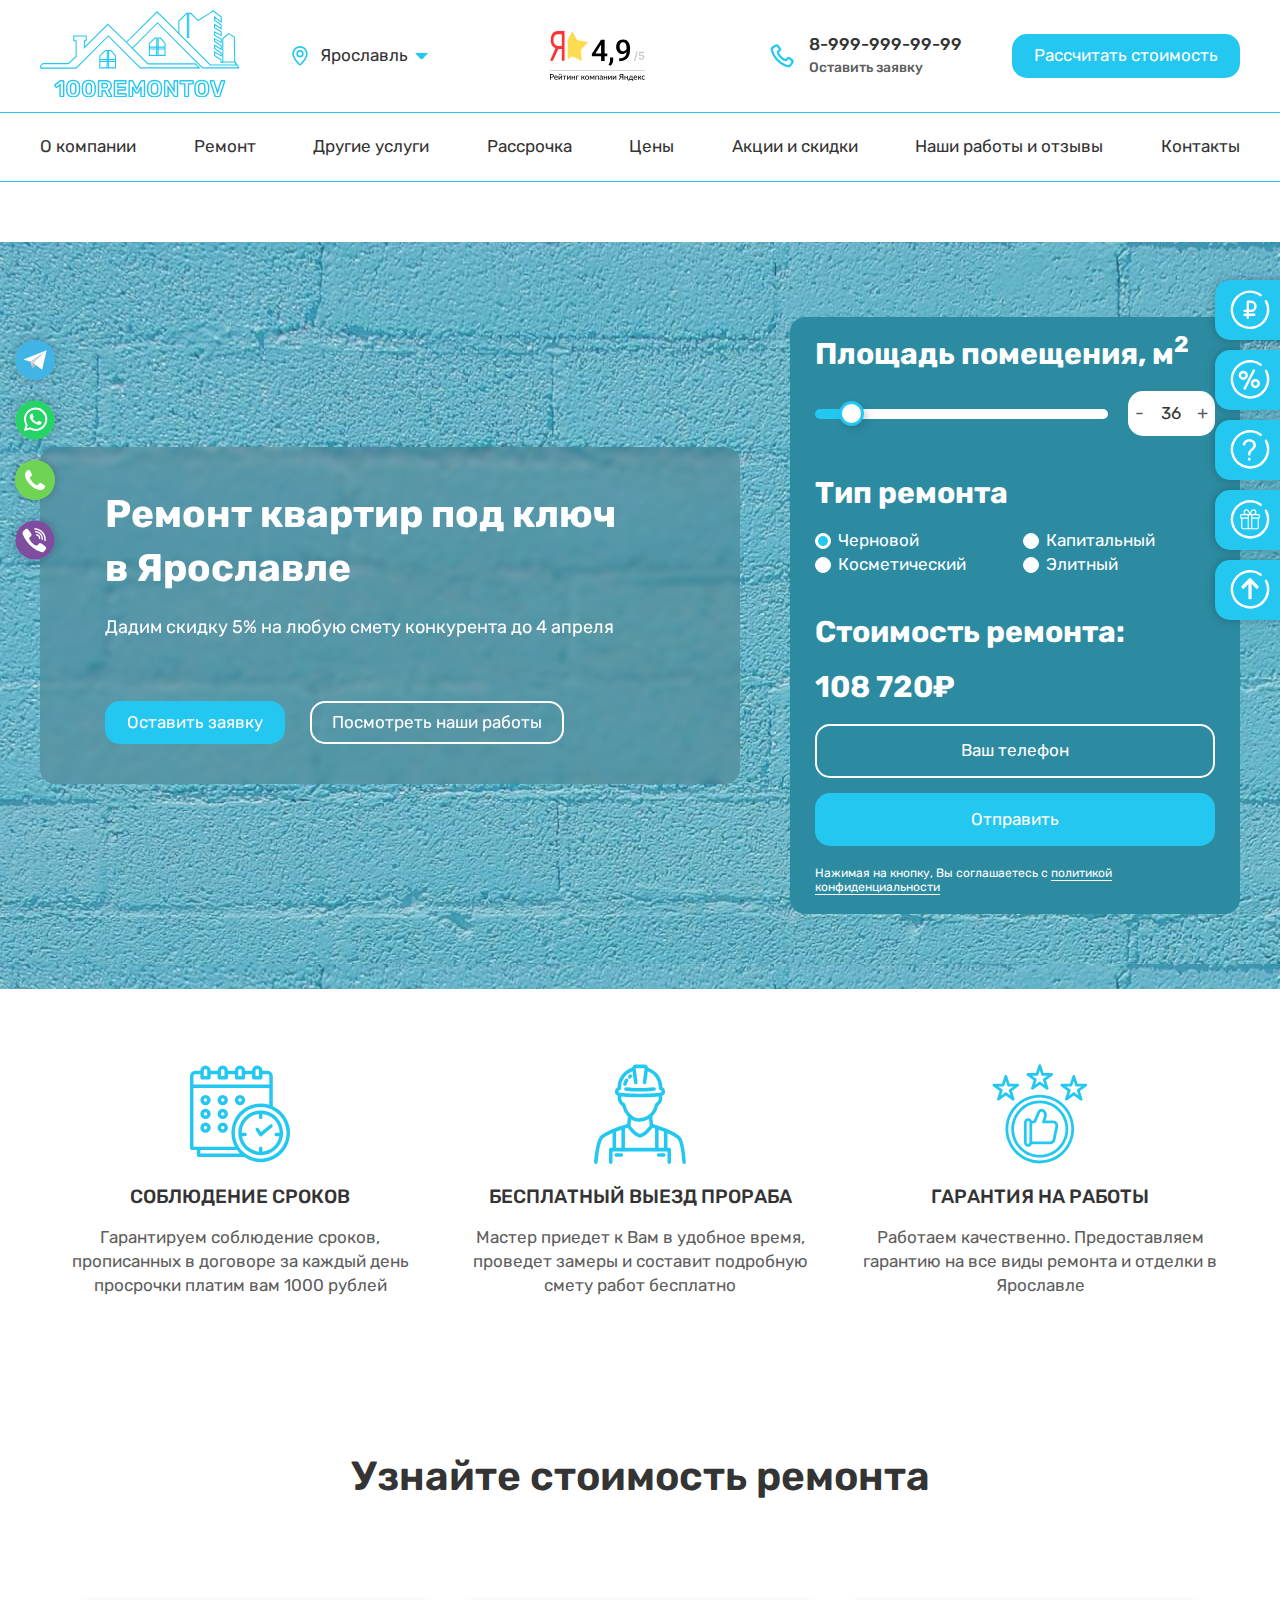
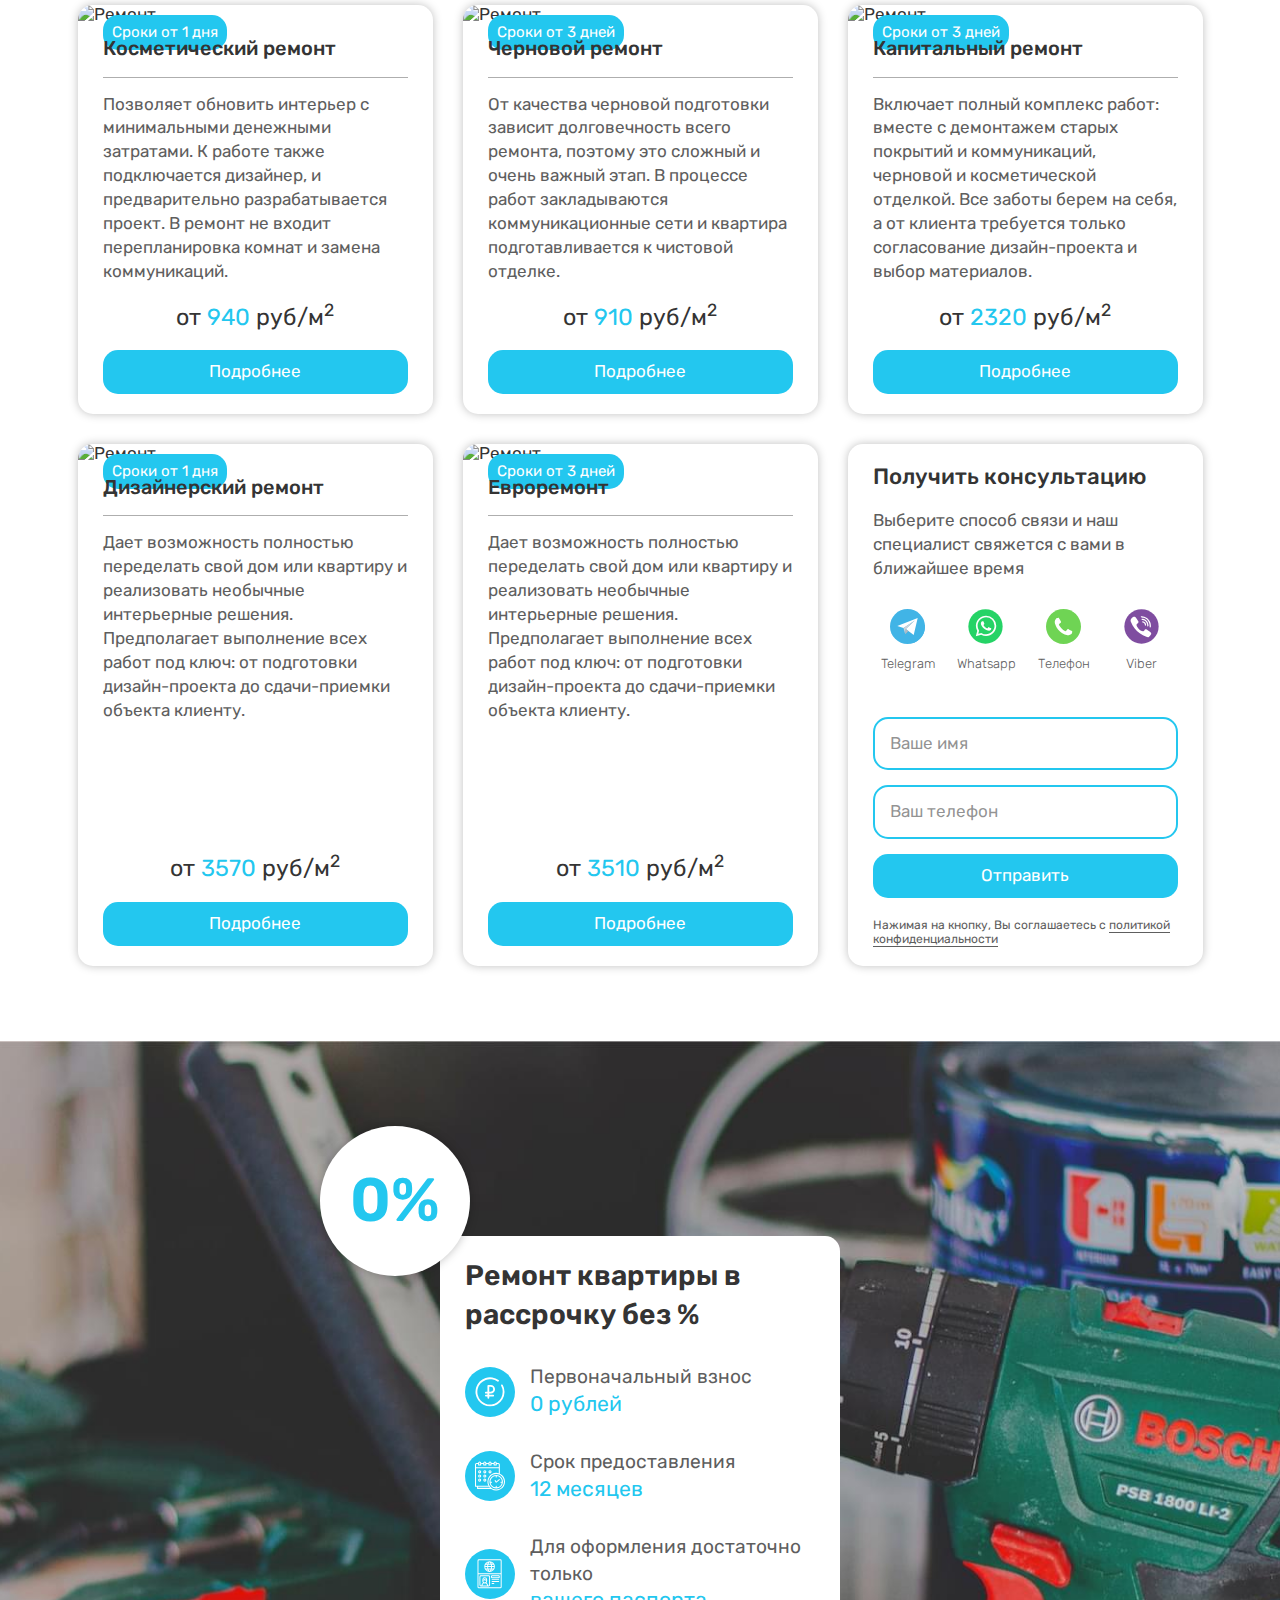
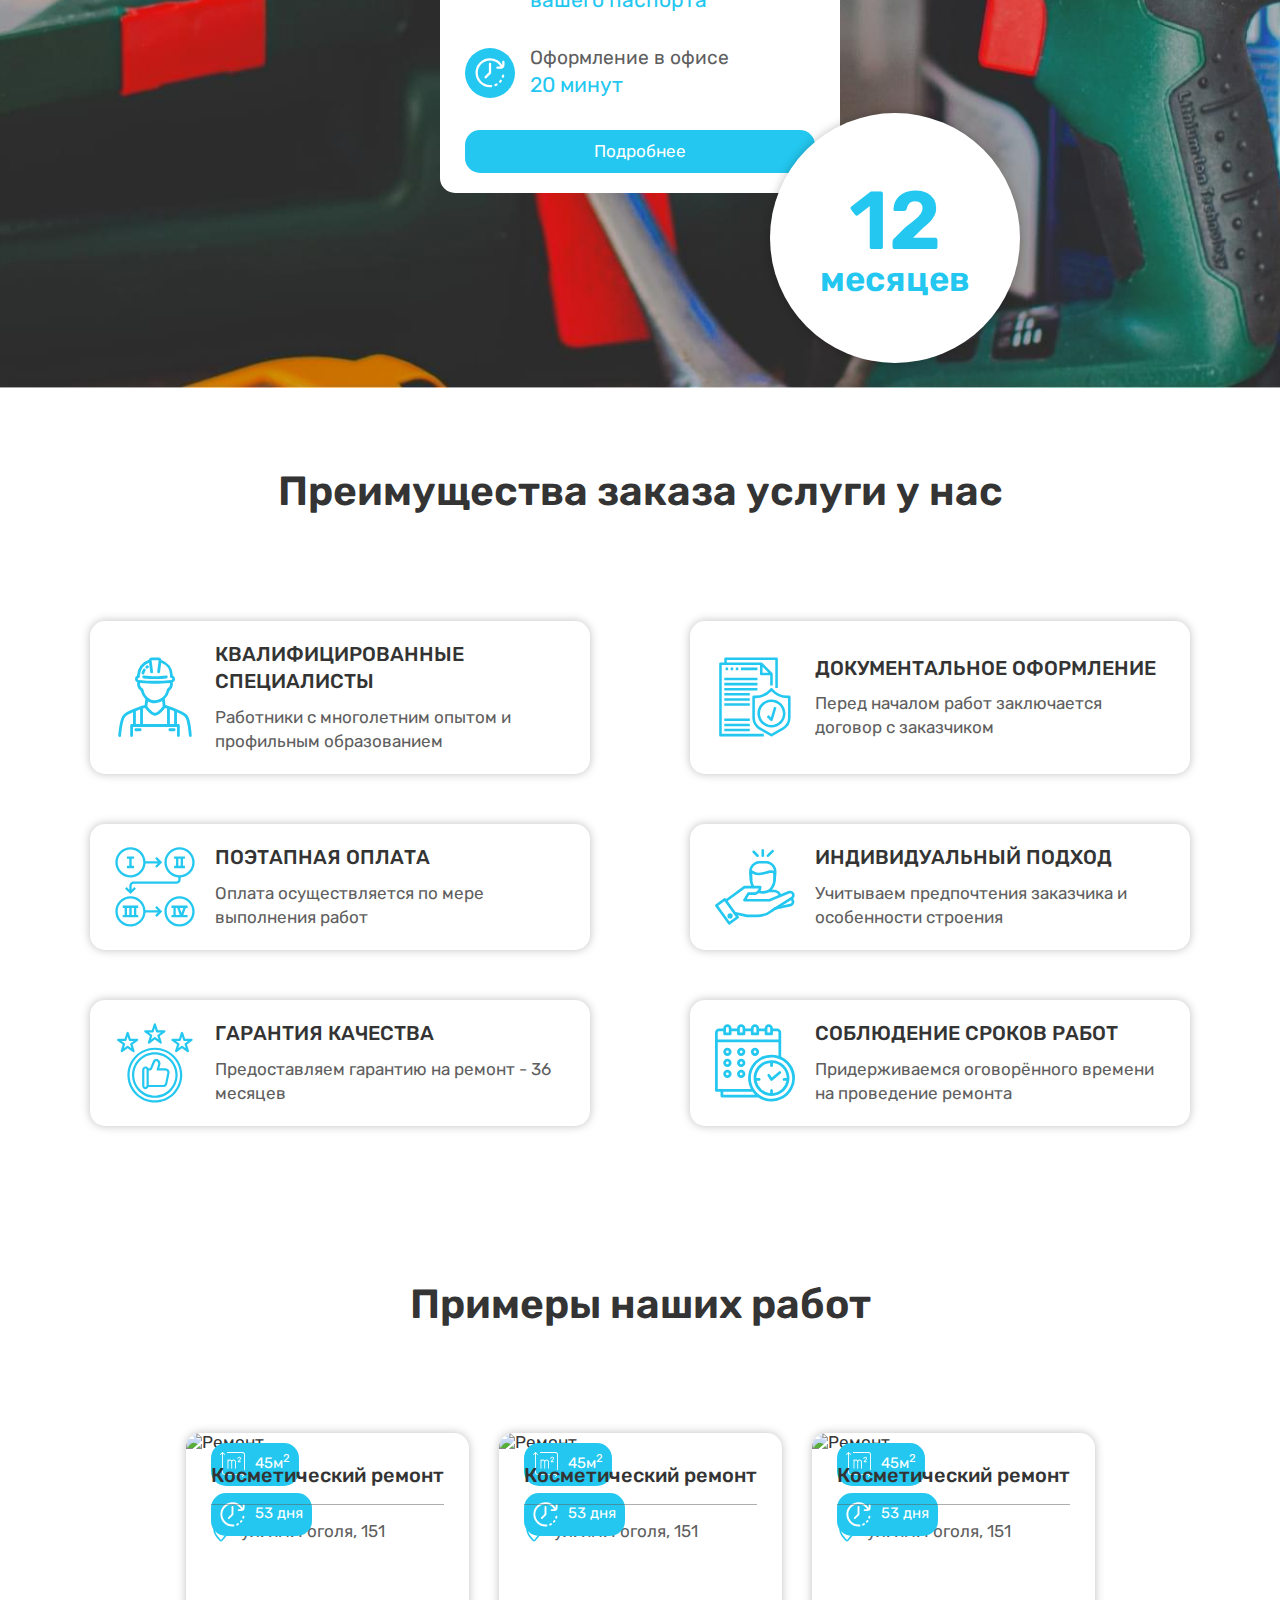
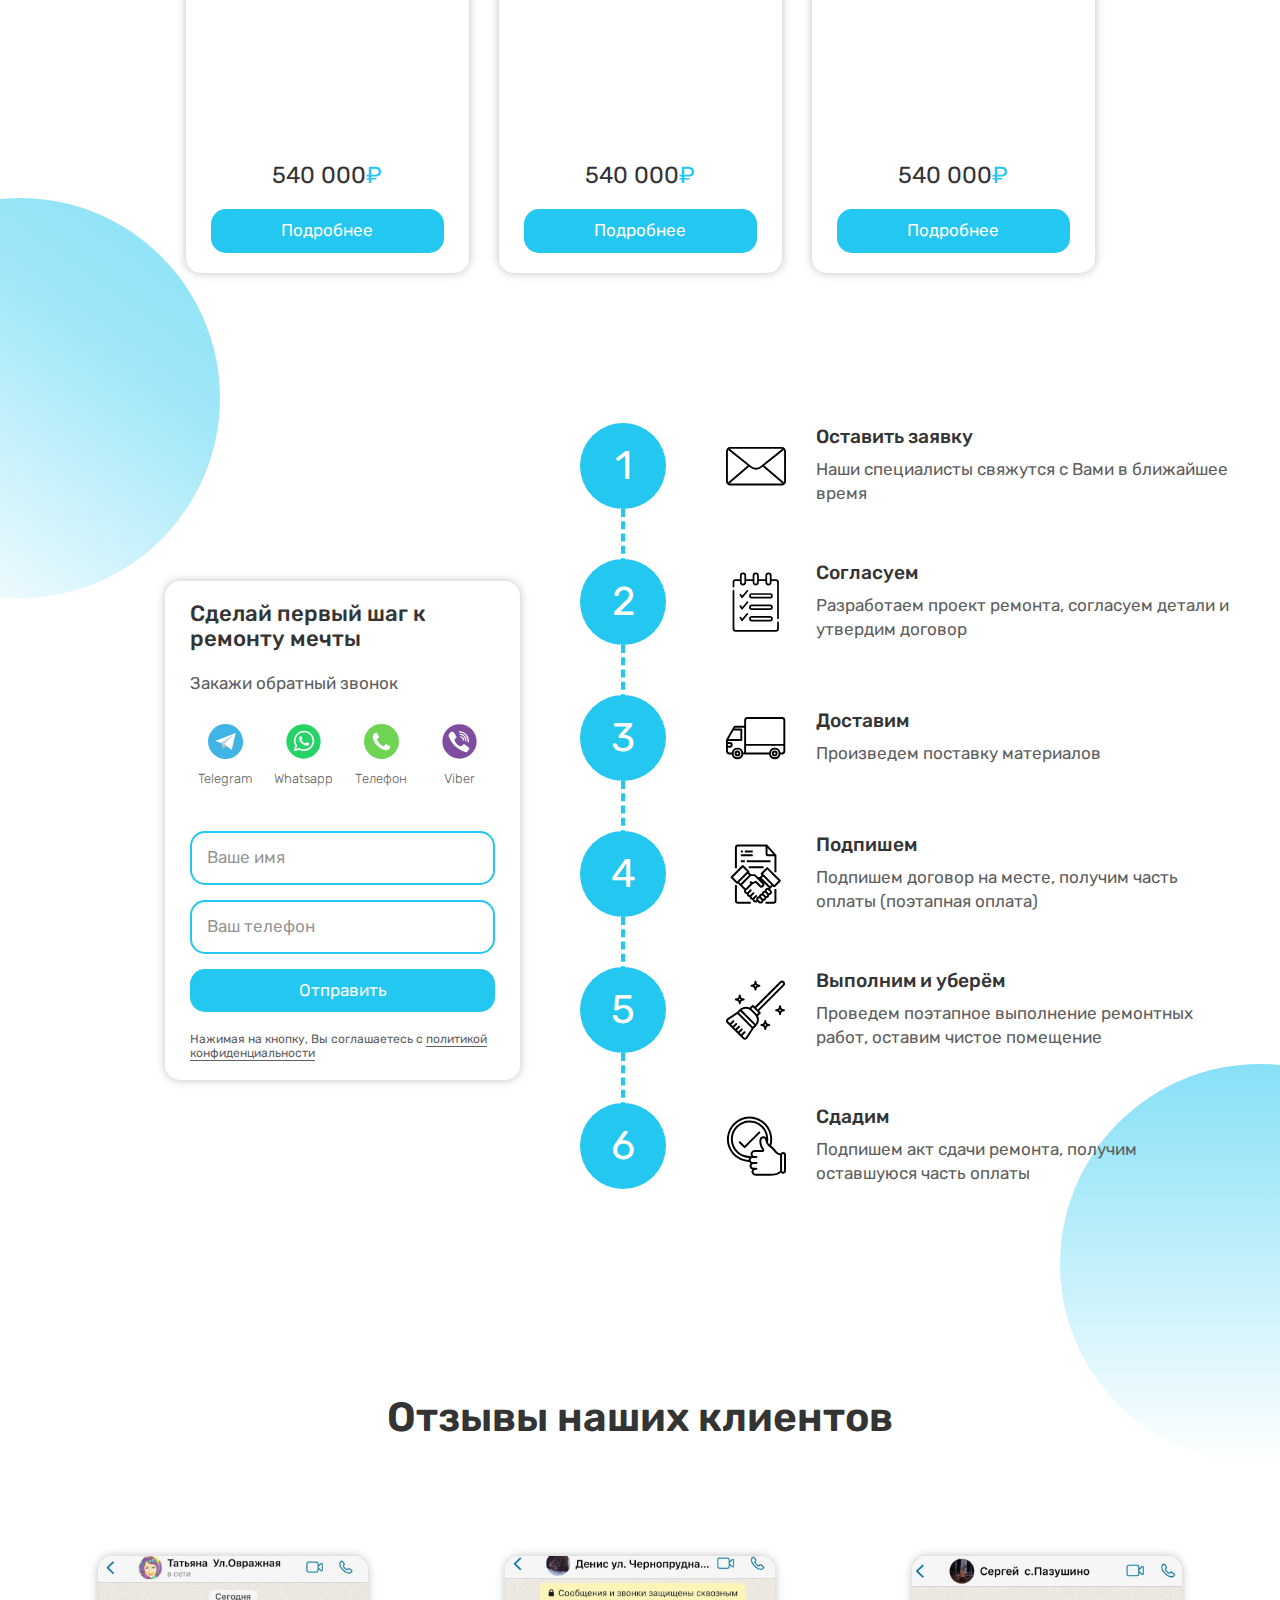
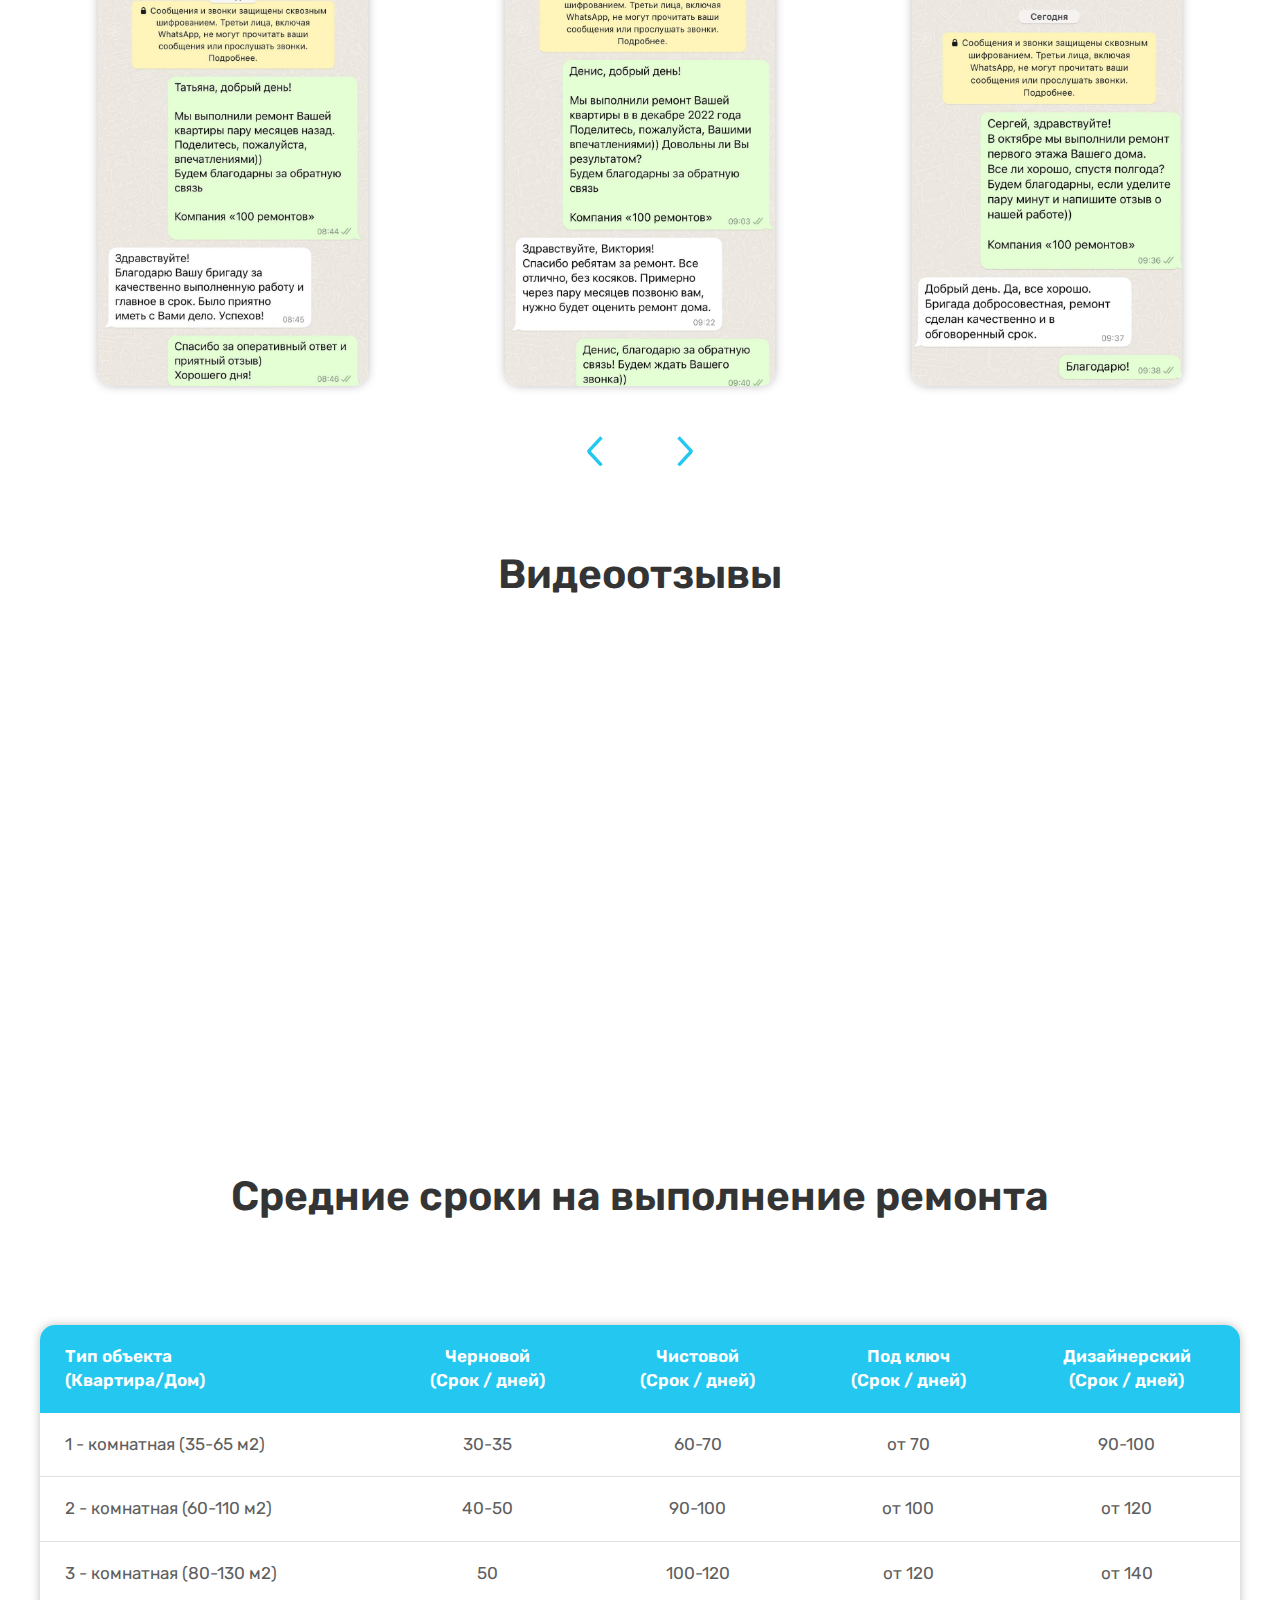
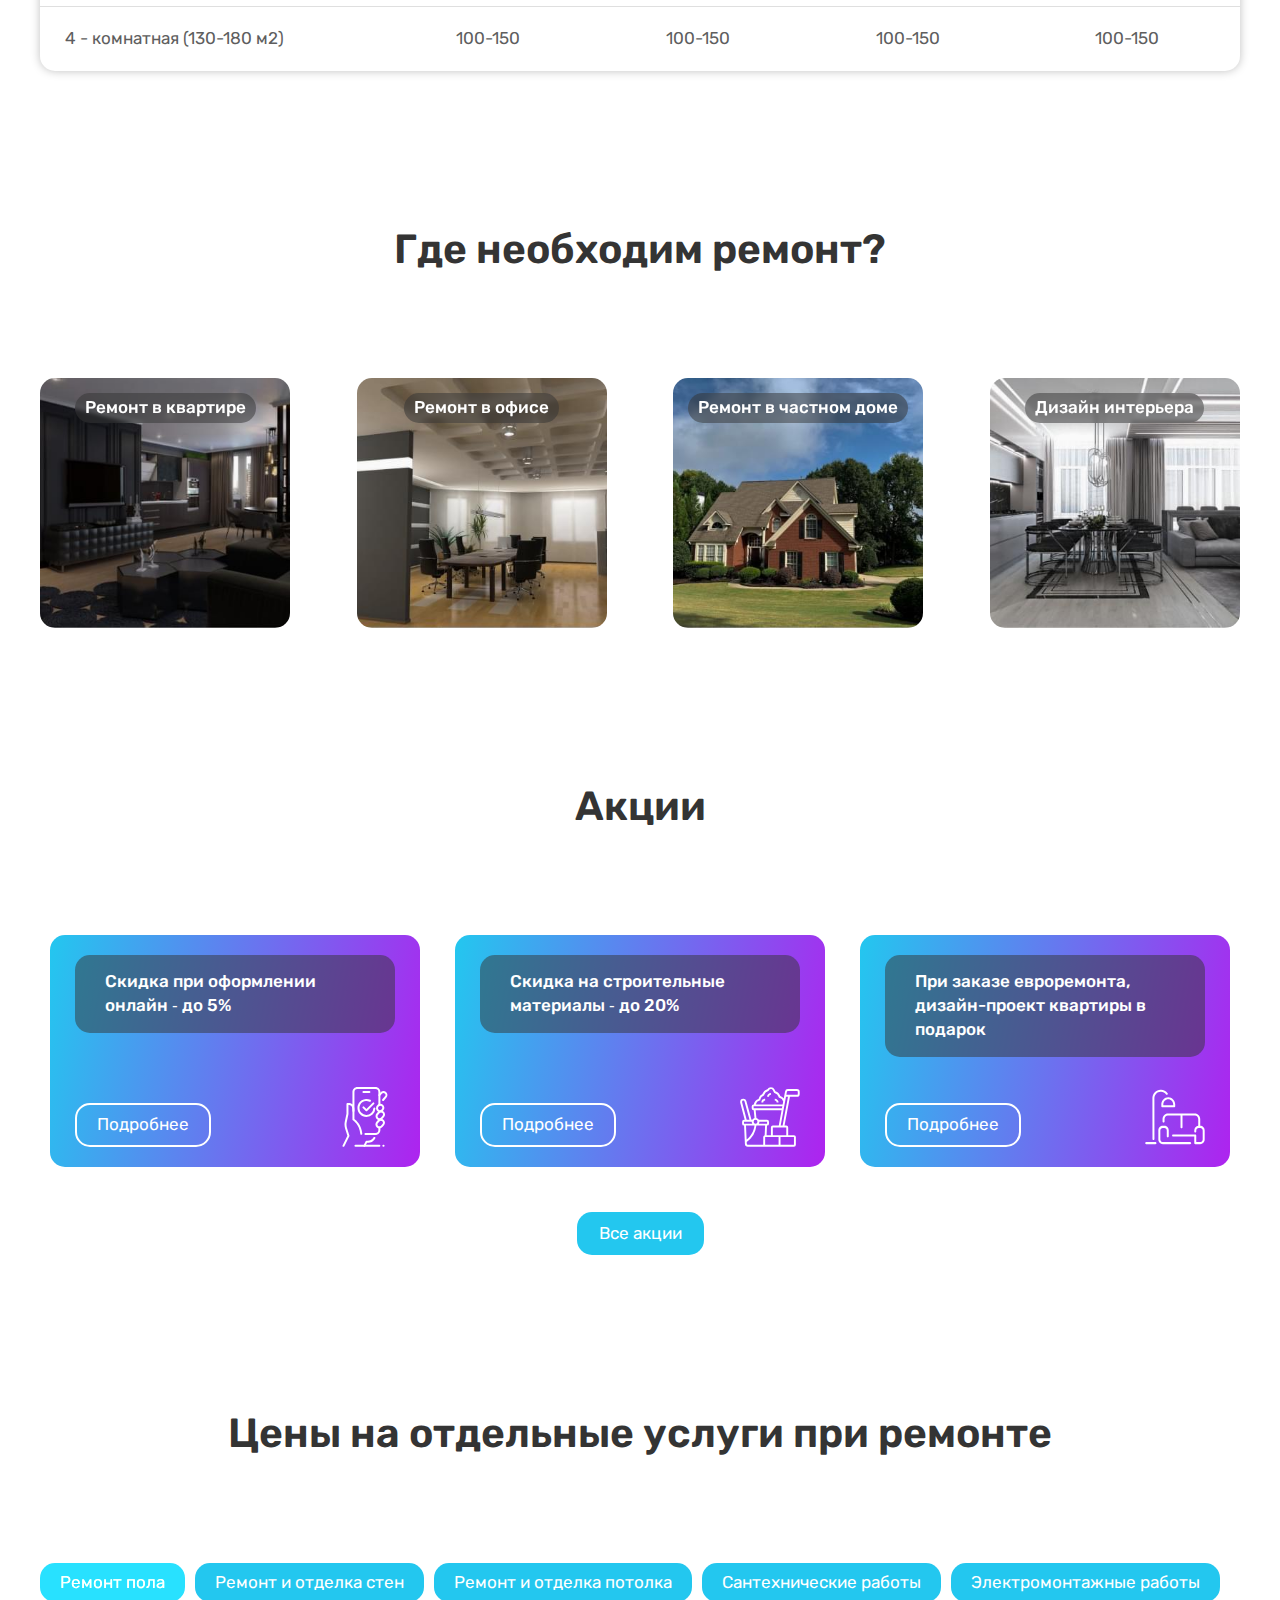
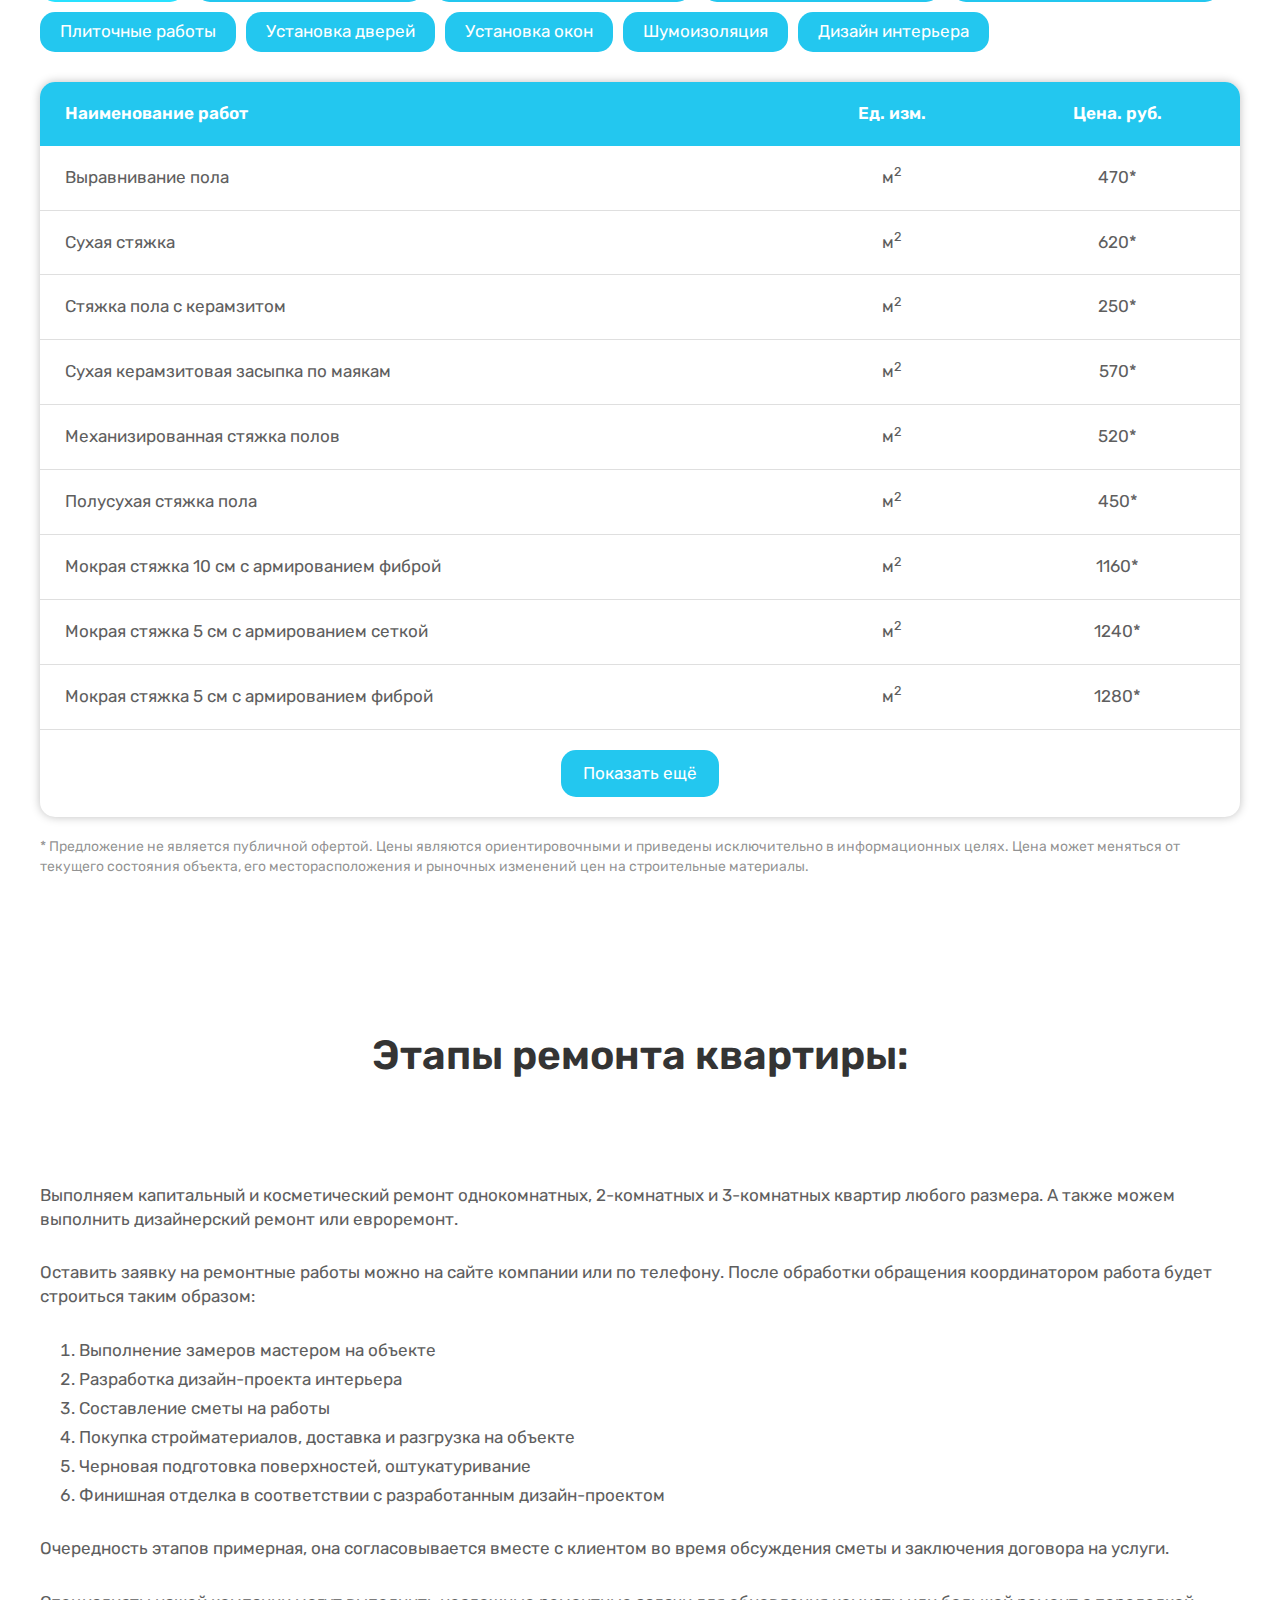
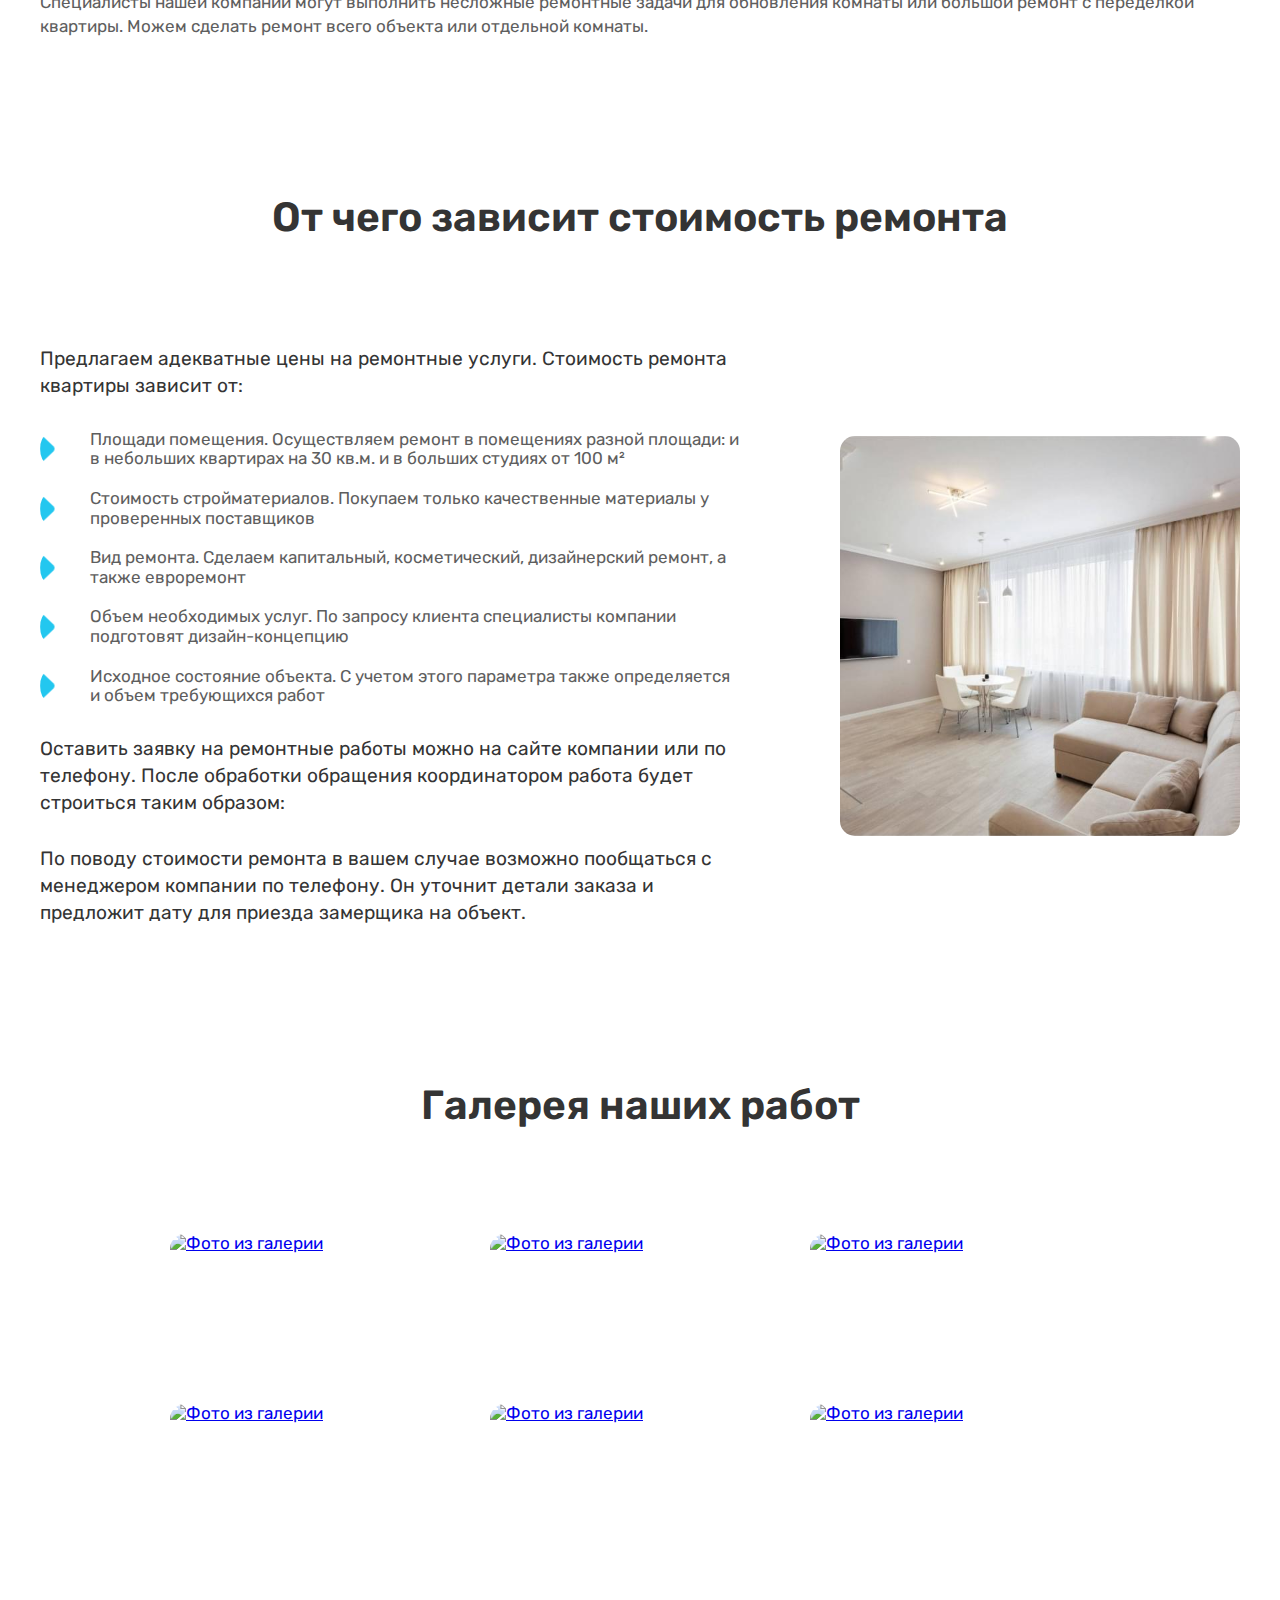
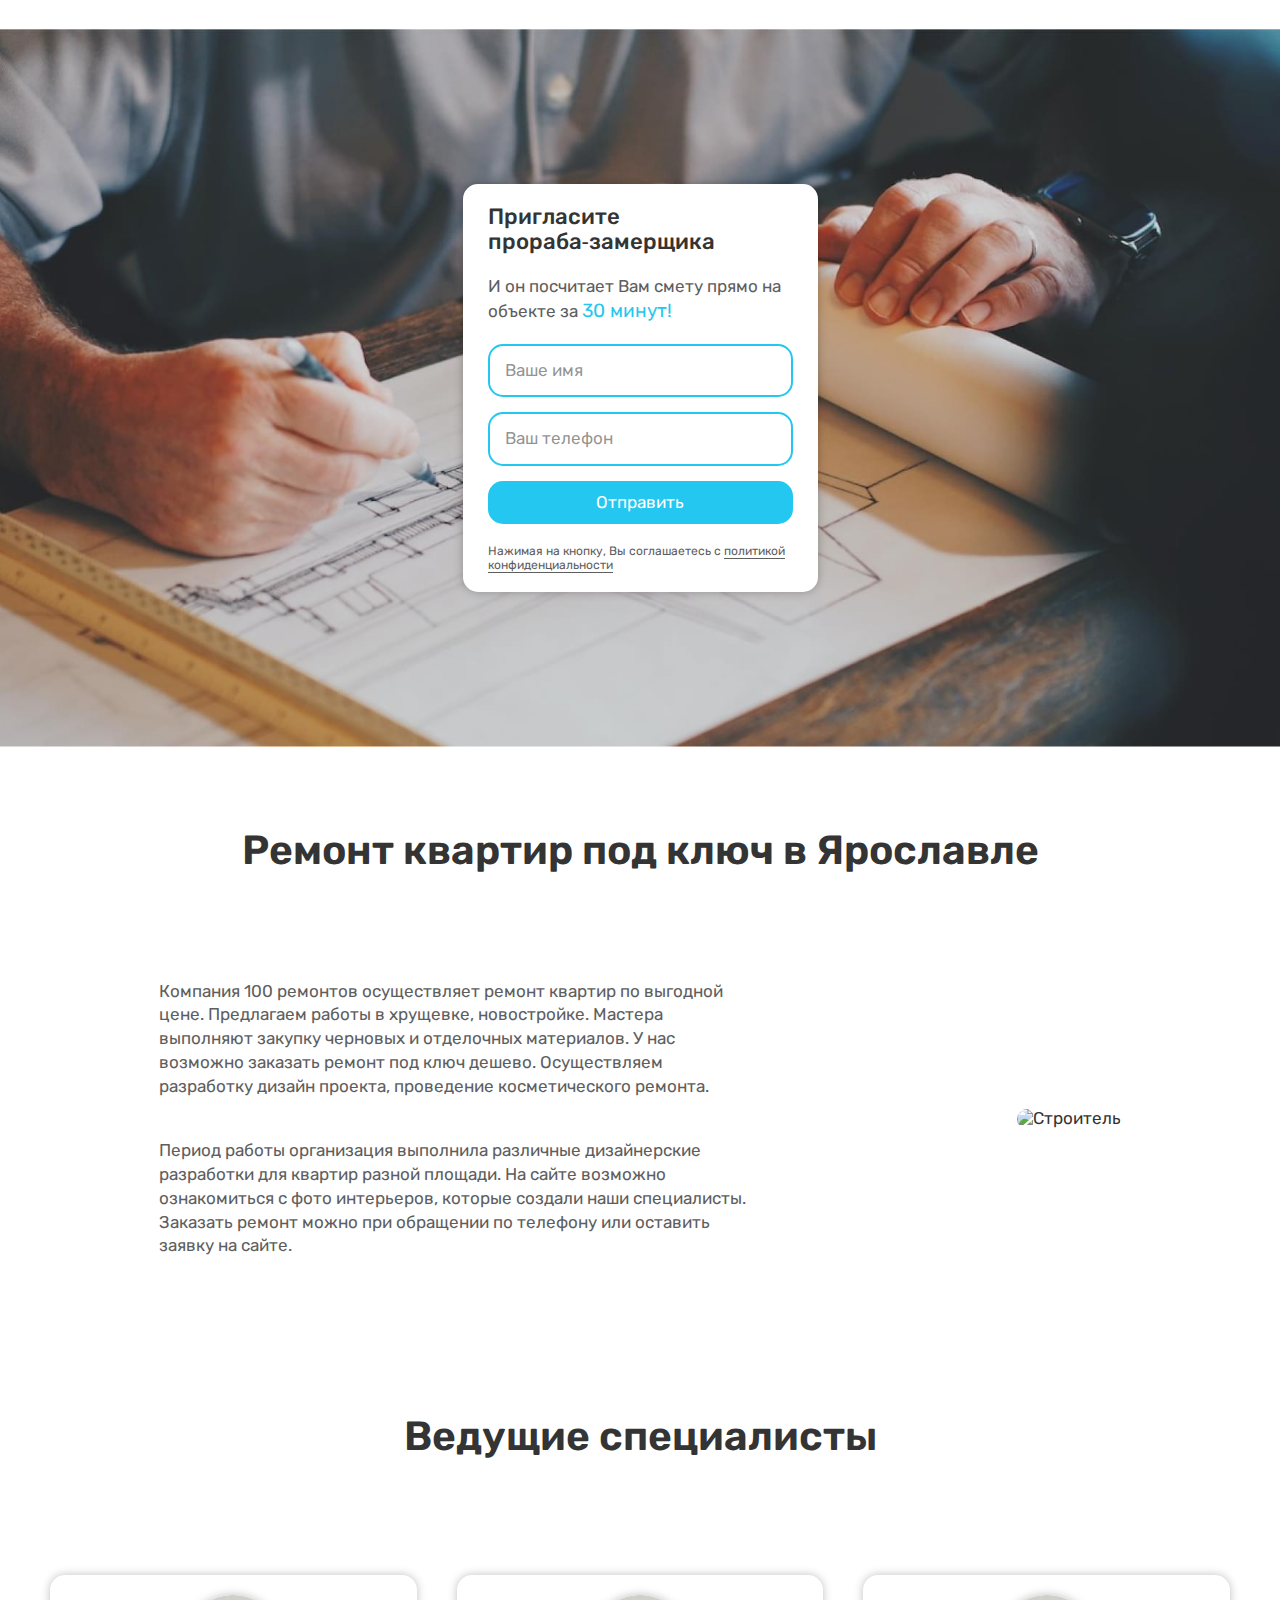
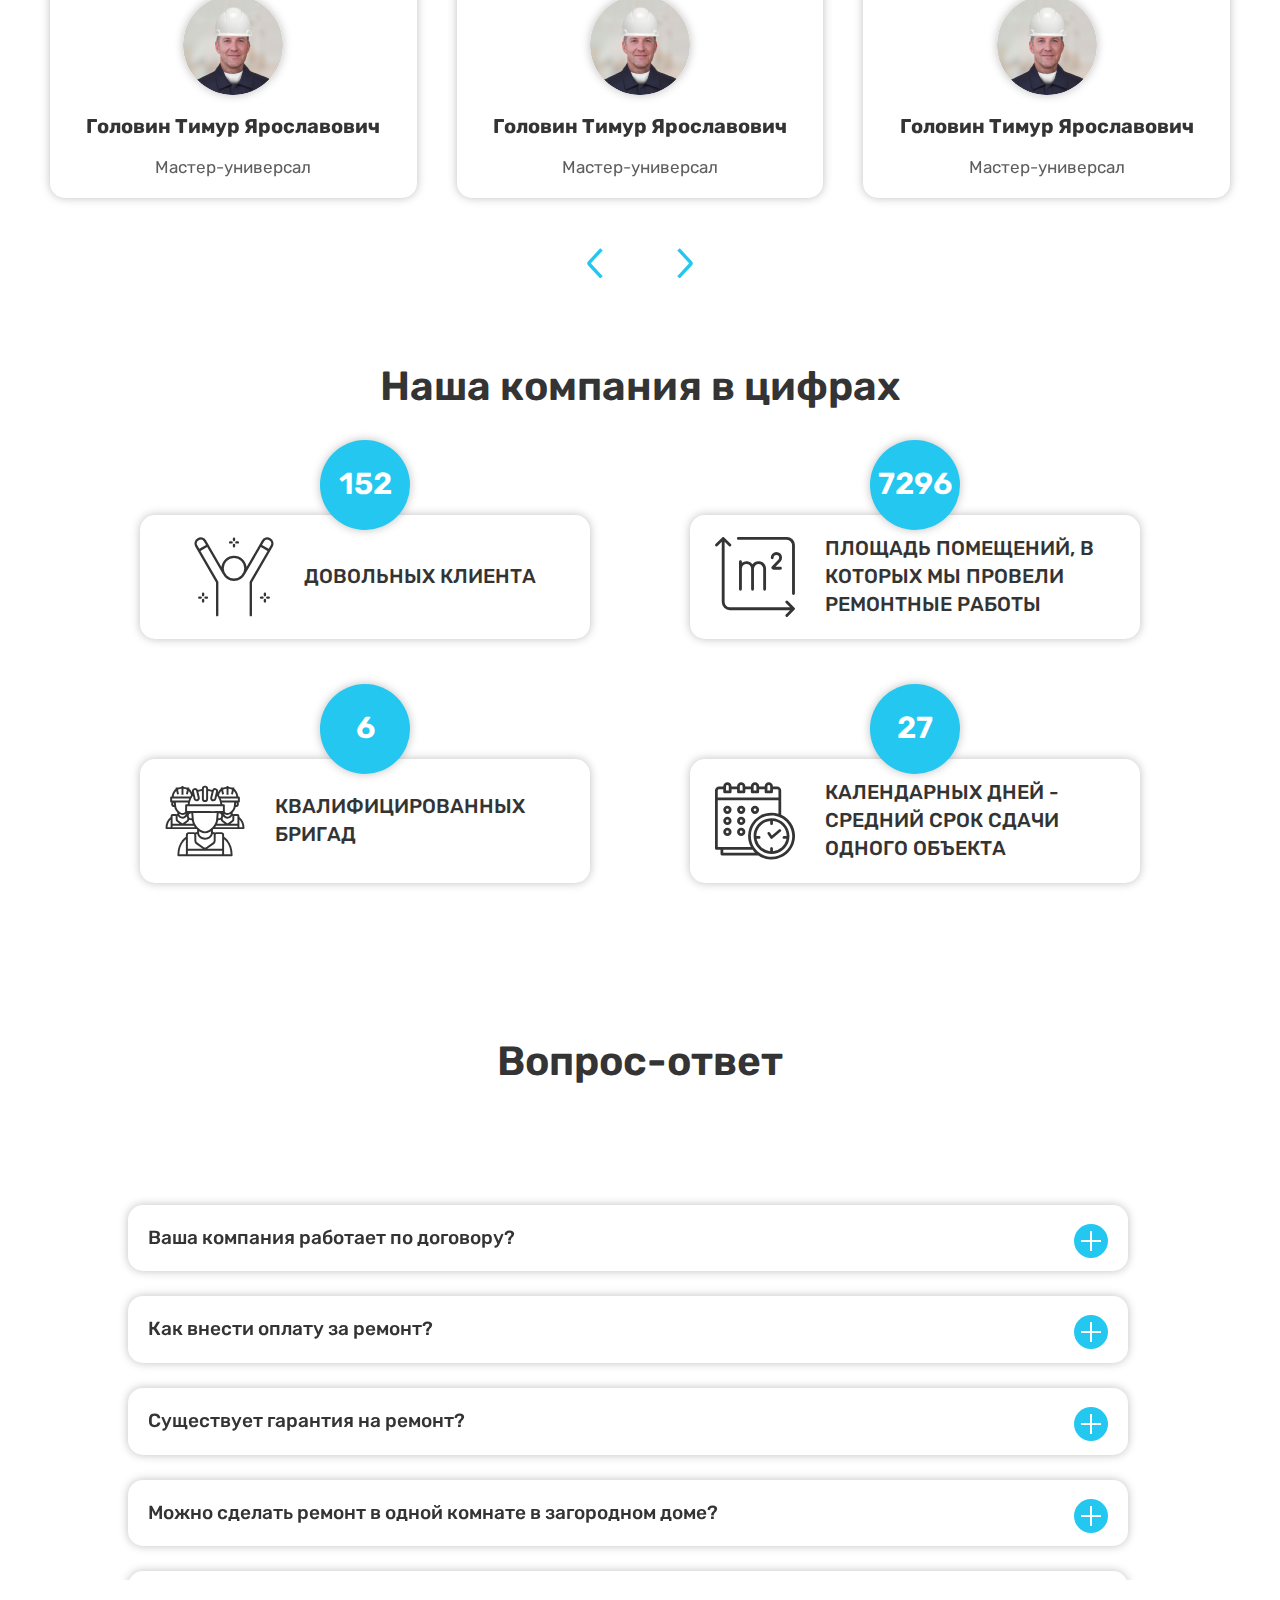
==== commit ca55aba3: "Update 2023-04-29T07:21:50.378Z" ====
--- a/index.html
+++ b/index.html
@@ -1,4 +1,4 @@
-<!DOCTYPE html><html lang="ru"><head><meta charset="UTF-8"><meta name="viewport" content="width=device-width,initial-scale=1"><link type="image/svg" href="favicon/favicon.svg" rel="shortcut icon"><meta http-equiv="X-UA-Compatible" content="ie=edge"><meta name="theme-color" content="#111111"><title>Ремонт квартир цены от 1499 рублей м² в Ярославле. Дизайн под ключ</title><link href="css/styles.min.css" rel="stylesheet"></head><body><div class="site-container" id="siteContainer"><header class="header"><div class="header__container"><div class="header__left"><a class="header__logo logo" href="#"><img class="logo__img" src="img/header/logo.svg" alt="Logo"></a><div class="select"><div class="select__header"><svg class="select__geo"><use href="img/icons/sprite.svg#geo"></use></svg> <span class="select__current">Ярославль</span> <svg class="select__arrow"><use href="img/icons/sprite.svg#arrow"></use></svg></div><div class="select__body"><div class="select__item">Ярославль</div><div class="select__item">Гаврилов&#160;Ям</div><div class="select__item">Данилов</div><div class="select__item">Любим</div><div class="select__item">Мышкин</div><div class="select__item">Переславль&#8209;Залесский</div><div class="select__item">Пошехонье</div><div class="select__item">Ростов</div><div class="select__item">Рыбинск</div><div class="select__item">Тутаев</div><div class="select__item">Углич</div></div></div></div><svg class="header__yandex"><use href="img/icons/sprite.svg#yandex"></use></svg><div class="header__links links"><div class="links__inner"><svg class="links__icon-phone"><use href="img/icons/sprite.svg#phone"></use></svg><div class="links__item links-item"><a class="links-item__phone link-reset" href="tel:+79999999999">8-999-999-99-99</a> <a class="links-item__modal link-reset modal-link" href="#modalApplication">Оставить заявку</a></div></div><a class="header__link link link-reset modal-link" href="#modalQuiz">Рассчитать стоимость</a></div><button class="menu__burger burger btn-reset"><span class="burger__line"></span></button></div><div class="header__menu menu"><div class="header__container"><nav class="menu__body"><ul class="menu__list list-reset"><li class="menu__item"><a class="menu__link link-reset" href="#" data-goto=".section-1">О компании</a></li><li class="menu__item"><a class="menu__link link-reset" href="#" data-goto=".section-2">Ремонт</a></li><li class="menu__item"><a class="menu__link link-reset" href="#" data-goto=".section-3">Другие услуги</a></li><li class="menu__item"><a class="menu__link link-reset" href="#" data-goto=".section-3">Рассрочка</a></li><li class="menu__item"><a class="menu__link link-reset" href="#" data-goto=".section-3">Цены</a></li><li class="menu__item"><a class="menu__link link-reset" href="#" data-goto=".section-3">Акции и скидки</a></li><li class="menu__item"><a class="menu__link link-reset" href="#" data-goto=".section-3">Наши работы и отзывы</a></li><li class="menu__item"><a class="menu__link link-reset" href="#" data-goto=".section-3">Контакты</a></li></ul></nav></div></div></header><main class="main"><section class="section section-hero"><div class="container"><div class="hero"><div class="hero__card"><h1 class="hero__title">Ремонт квартир под ключ в&nbsp;Ярославле</h1><p class="hero__text">Дадим скидку 5% на любую смету конкурента до 4 апреля</p><div class="hero__links"><a class="link link-reset modal-link" href="#modalApplication">Оставить заявку</a> <a class="link link--transparent link-reset" href="#/">Посмотреть наши работы</a></div></div><form class="calc" action="#"><h2 class="calc__title">Площадь помещения,&#160;м<sup>2</sup></h2><div class="calc__square calc-square"><input class="calc-square__range" id="calcRange" type="range"> <label class="calc-square__label" for="calcRange"><output class="calc-square__value">32</output></label></div><h2 class="calc__title">Тип ремонта</h2><div class="calc__type calc-type"><div class="calc-type__item"><input class="calc-type__radio" id="draftRepair" name="radio" type="radio"> <label class="calc-type__value" for="draftRepair">Черновой</label></div><div class="calc-type__item"><input class="calc-type__radio" id="capitalRepair" name="radio" type="radio"> <label class="calc-type__value" for="capitalRepair">Капитальный</label></div><div class="calc-type__item"><input class="calc-type__radio" id="cosmeticRepair" name="radio" type="radio"> <label class="calc-type__value" for="cosmeticRepair">Косметический</label></div><div class="calc-type__item"><input class="calc-type__radio" id="eliteRepair" name="radio" type="radio"> <label class="calc-type__value" for="eliteRepair">Элитный</label></div></div><h2 class="calc__title">Стоимость ремонта:</h2><output class="calc__cost">158 000₽</output><div class="calc__inner"><input class="calc__phone" id="calcPhone" type="text" placeholder="Ваш телефон"> <input class="calc__send" id="calcSend" type="submit" value="Отправить"></div><p class="calc__policy calc-policy">Нажимая на кнопку, Вы соглашаетесь с <a class="calc-policy__link link-reset" href="#/">политикой конфиденциальности</a></p></form></div></div></section><section class="section"><div class="container"><div class="info"><div class="info__cards"><div class="info__card info-card"><svg class="info-card__icon"><use href="img/icons/sprite.svg#calendar"></use></svg><h2 class="info-card__title">Соблюдение сроков</h2><p class="info-card__descr">Гарантируем соблюдение сроков, прописанных в договоре за каждый день просрочки платим вам 1000 рублей</p></div><div class="info__card info-card"><svg class="info-card__icon"><use href="img/icons/sprite.svg#worker"></use></svg><h2 class="info-card__title">Бесплатный выезд прораба</h2><p class="info-card__descr">Мастер приедет к Вам в удобное время, проведет замеры и составит подробную смету работ бесплатно</p></div><div class="info__card info-card"><svg class="info-card__icon"><use href="img/icons/sprite.svg#guarantee"></use></svg><h2 class="info-card__title">Гарантия на работы</h2><p class="info-card__descr">Работаем качественно. Предоставляем гарантию на все виды ремонта и отделки в Ярославле</p></div></div></div></div></section><section class="section"><div class="container"><div class="cost"><h2 class="title">Узнайте стоимость ремонта</h2><div class="cost__wrap"><div class="cost__card cost-card"><div class="cost-card__img"><span class="cost-card__deadline">Сроки от 1 дня</span><picture><source type="image/webp" data-srcset="img/cost/repair-photo-1.webp"><img class="lazyload" alt="Ремонт" data-src="img/cost/repair-photo-1.jpg"></picture></div><div class="cost-card__content"><h3 class="cost-card__title">Косметический ремонт</h3><p class="text cost-card__text">Позволяет обновить интерьер с минимальными денежными затратами. К работе также подключается дизайнер, и предварительно разрабатывается проект. В ремонт не входит перепланировка комнат и замена коммуникаций.</p><div class="cost-card__inner"><span class="cost-card__cost">от <span class="cost-card__cost cost-card__cost--blue">940</span> руб/м<sup>2</sup> </span><a class="link link-reset" href="#/">Подробнее</a></div></div></div><div class="cost__card cost-card"><div class="cost-card__img"><span class="cost-card__deadline">Сроки от 3 дней</span><picture><source type="image/webp" data-srcset="img/cost/repair-photo-2.webp"><img class="lazyload" alt="Ремонт" data-src="img/cost/repair-photo-2.jpg"></picture></div><div class="cost-card__content"><h3 class="cost-card__title">Черновой ремонт</h3><p class="text cost-card__text">От качества черновой подготовки зависит долговечность всего ремонта, поэтому это сложный и очень важный этап. В процессе работ закладываются коммуникационные сети и квартира подготавливается к чистовой отделке.</p><div class="cost-card__inner"><span class="cost-card__cost">от <span class="cost-card__cost cost-card__cost--blue">910</span> руб/м<sup>2</sup> </span><a class="link link-reset" href="#/">Подробнее</a></div></div></div><div class="cost__card cost-card"><div class="cost-card__img"><span class="cost-card__deadline">Сроки от 3 дней</span><picture><source type="image/webp" data-srcset="img/cost/repair-photo-3.webp"><img class="lazyload" alt="Ремонт" data-src="img/cost/repair-photo-3.jpg"></picture></div><div class="cost-card__content"><h3 class="cost-card__title">Капитальный ремонт</h3><p class="text cost-card__text">Включает полный комплекс работ: вместе с демонтажем старых покрытий и коммуникаций, черновой и косметической отделкой. Все заботы берем на себя, а от клиента требуется только согласование дизайн-проекта и выбор материалов.</p><div class="cost-card__inner"><span class="cost-card__cost">от <span class="cost-card__cost cost-card__cost--blue">2320</span> руб/м<sup>2</sup> </span><a class="link link-reset" href="#/">Подробнее</a></div></div></div><div class="cost__card cost-card"><div class="cost-card__img"><span class="cost-card__deadline">Сроки от 1 дня</span><picture><source type="image/webp" data-srcset="img/cost/repair-photo-4.webp"><img class="lazyload" alt="Ремонт" data-src="img/cost/repair-photo-4.jpg"></picture></div><div class="cost-card__content"><h3 class="cost-card__title">Дизайнерский ремонт</h3><p class="text cost-card__text">Дает возможность полностью переделать свой дом или квартиру и реализовать необычные интерьерные решения. Предполагает выполнение всех работ под ключ: от подготовки дизайн-проекта до сдачи-приемки объекта клиенту.</p><div class="cost-card__inner"><span class="cost-card__cost">от <span class="cost-card__cost cost-card__cost--blue">3570</span> руб/м<sup>2</sup> </span><a class="link link-reset" href="#/">Подробнее</a></div></div></div><div class="cost__card cost-card"><div class="cost-card__img"><span class="cost-card__deadline">Сроки от 3 дней</span><picture><source type="image/webp" data-srcset="img/cost/repair-photo-5.webp"><img class="lazyload" alt="Ремонт" data-src="img/cost/repair-photo-5.jpg"></picture></div><div class="cost-card__content"><h3 class="cost-card__title">Евроремонт</h3><p class="text cost-card__text">Дает возможность полностью переделать свой дом или квартиру и реализовать необычные интерьерные решения. Предполагает выполнение всех работ под ключ: от подготовки дизайн-проекта до сдачи-приемки объекта клиенту.</p><div class="cost-card__inner"><span class="cost-card__cost">от <span class="cost-card__cost cost-card__cost--blue">3510</span> руб/м<sup>2</sup> </span><a class="link link-reset" href="#/">Подробнее</a></div></div></div><form class="form" action="#"><h3 class="form__title">Получить консультацию</h3><p class="text form__descr">Выберите способ связи и наш специалист свяжется с вами в ближайшее время</p><div class="form__socials"><div class="form__social form-social"><input class="is-hidden" id="telegramCost" name="social" type="radio" value="telegram"> <label class="form-social__label" for="telegramCost"><svg class="form-social__icon"><use href="img/icons/sprite.svg#telegram-icon"></use></svg> <span class="form-social__name">Telegram</span></label></div><div class="form__social form-social"><input class="is-hidden" id="whatsappCost" name="social" type="radio" value="whatsapp"> <label class="form-social__label" for="whatsappCost"><svg class="form-social__icon"><use href="img/icons/sprite.svg#whatsapp-icon"></use></svg> <span class="form-social__name">Whatsapp</span></label></div><div class="form__social form-social"><input class="is-hidden" id="phoneCost" name="social" type="radio" value="phone"> <label class="form-social__label" for="phoneCost"><svg class="form-social__icon"><use href="img/icons/sprite.svg#phone-icon"></use></svg> <span class="form-social__name">Телефон</span></label></div><div class="form__social form-social"><input class="is-hidden" id="viberCost" name="social" type="radio" value="viber"> <label class="form-social__label" for="viberCost"><svg class="form-social__icon"><use href="img/icons/sprite.svg#viber-icon"></use></svg> <span class="form-social__name">Viber</span></label></div></div><div class="form__inputs"><input class="form__input-text" type="text" placeholder="Ваше имя"> <input class="form__input-text" type="text" placeholder="Ваш телефон"> <input class="btn-reset form__input-button" type="submit" value="Отправить"></div><p class="form__text">Нажимая на кнопку, Вы соглашаетесь с <a class="form__text form__text--link link-reset" href="#/">политикой конфиденциальности</a></p></form></div></div></div></section><section class="section section-installment"><div class="container"><div class="installment"><div class="installment__card installment-card"><div class="installment-card__circle-left">0%</div><h2 class="installment-card__title">Ремонт квартиры в рассрочку без %</h2><ul class="installment-card__list list-reset"><li class="installment-card__item"><div class="installment-card__circle"><svg class="installment-card__icon"><use href="img/icons/sprite.svg#rub"></use></svg></div><p class="installment-card__text">Первоначальный взнос<br><span class="installment-card__text--blue">0 рублей</span></p></li><li class="installment-card__item"><div class="installment-card__circle"><svg class="installment-card__icon"><use href="img/icons/sprite.svg#calendar"></use></svg></div><p class="installment-card__text">Срок предоставления<br><span class="installment-card__text--blue">12 месяцев</span></p></li><li class="installment-card__item"><div class="installment-card__circle"><svg class="installment-card__icon"><use href="img/icons/sprite.svg#passport"></use></svg></div><p class="installment-card__text">Для оформления достаточно только<br><span class="installment-card__text--blue">вашего паспорта</span></p></li><li class="installment-card__item"><div class="installment-card__circle"><svg class="installment-card__icon"><use href="img/icons/sprite.svg#time"></use></svg></div><p class="installment-card__text">Оформление в офисе<br><span class="installment-card__text--blue">20 минут</span></p></li></ul><a class="installment-card__link link link-reset modal-link" href="#modalInstallment">Подробнее</a><div class="installment-card__circle-right"><span class="installment-card__text installment-card__text--big">12</span> <span>месяцев</span></div></div></div></div></section><section class="section"><div class="container"><div class="advantage"><h2 class="title">Преимущества заказа услуги у нас</h2><div class="advantage__cards"><div class="advantage__card advantage-card"><svg class="advantage-card__icon"><use href="img/icons/sprite.svg#worker"></use></svg><div class="advantage-card__text"><h3 class="advantage-card__title">Квалифицированные специалисты</h3><p class="advantage-card__descr">Работники с многолетним опытом и профильным образованием</p></div></div><div class="advantage__card advantage-card"><svg class="advantage-card__icon"><use href="img/icons/sprite.svg#documentation"></use></svg><div class="advantage-card__text"><h3 class="advantage-card__title">Документальное оформление</h3><p class="advantage-card__descr">Перед началом работ заключается договор с заказчиком</p></div></div><div class="advantage__card advantage-card"><svg class="advantage-card__icon"><use href="img/icons/sprite.svg#stages"></use></svg><div class="advantage-card__text"><h3 class="advantage-card__title">Поэтапная оплата</h3><p class="advantage-card__descr">Оплата осуществляется по мере выполнения работ</p></div></div><div class="advantage__card advantage-card"><svg class="advantage-card__icon"><use href="img/icons/sprite.svg#individual-approach"></use></svg><div class="advantage-card__text"><h3 class="advantage-card__title">Индивидуальный подход</h3><p class="advantage-card__descr">Учитываем предпочтения заказчика и особенности строения</p></div></div><div class="advantage__card advantage-card"><svg class="advantage-card__icon"><use href="img/icons/sprite.svg#guarantee"></use></svg><div class="advantage-card__text"><h3 class="advantage-card__title">Гарантия качества</h3><p class="advantage-card__descr">Предоставляем гарантию на ремонт - 36 месяцев</p></div></div><div class="advantage__card advantage-card"><svg class="advantage-card__icon"><use href="img/icons/sprite.svg#calendar"></use></svg><div class="advantage-card__text"><h3 class="advantage-card__title">Соблюдение сроков работ</h3><p class="advantage-card__descr">Придерживаемся оговорённого времени на проведение ремонта</p></div></div></div></div></div></section><section class="section"><div class="container"><div class="examples"><h2 class="title">Примеры наших работ</h2><div class="examples__cards"><div class="examples__card examples-card"><div class="examples-card__img"><span class="examples-card__square"><svg class="examples-card__icon"><use href="img/icons/sprite.svg#square"></use></svg> 45м<sup>2</sup></span> <span class="examples-card__deadline"><svg class="examples-card__icon"><use href="img/icons/sprite.svg#time"></use></svg> 53 дня</span><picture><source type="image/webp" data-srcset="img/cost/repair-photo-1.webp"><img class="lazyload" alt="Ремонт" data-src="img/cost/repair-photo-1.jpg"></picture></div><div class="examples-card__content"><h3 class="examples-card__title">Косметический ремонт</h3><div class="examples-card__geo geo"><svg class="geo__icon"><use href="img/icons/sprite.svg#geo"></use></svg> <span class="geo__text text">ул. им. Гоголя, 151</span></div><div class="examples-card__inner"><span class="examples-card__examples">540 000<span class="examples-card__examples examples-card__examples--blue">&#8381;</span> </span><a class="link link-reset" href="#/">Подробнее</a></div></div></div><div class="examples__card examples-card"><div class="examples-card__img"><span class="examples-card__square"><svg class="examples-card__icon"><use href="img/icons/sprite.svg#square"></use></svg> 45м<sup>2</sup></span> <span class="examples-card__deadline"><svg class="examples-card__icon"><use href="img/icons/sprite.svg#time"></use></svg> 53 дня</span><picture><source type="image/webp" data-srcset="img/cost/repair-photo-1.webp"><img class="lazyload" alt="Ремонт" data-src="img/cost/repair-photo-1.jpg"></picture></div><div class="examples-card__content"><h3 class="examples-card__title">Косметический ремонт</h3><div class="examples-card__geo geo"><svg class="geo__icon"><use href="img/icons/sprite.svg#geo"></use></svg> <span class="geo__text text">ул. им. Гоголя, 151</span></div><div class="examples-card__inner"><span class="examples-card__examples">540 000<span class="examples-card__examples examples-card__examples--blue">&#8381;</span> </span><a class="link link-reset" href="#/">Подробнее</a></div></div></div><div class="examples__card examples-card"><div class="examples-card__img"><span class="examples-card__square"><svg class="examples-card__icon"><use href="img/icons/sprite.svg#square"></use></svg> 45м<sup>2</sup></span> <span class="examples-card__deadline"><svg class="examples-card__icon"><use href="img/icons/sprite.svg#time"></use></svg> 53 дня</span><picture><source type="image/webp" data-srcset="img/cost/repair-photo-1.webp"><img class="lazyload" alt="Ремонт" data-src="img/cost/repair-photo-1.jpg"></picture></div><div class="examples-card__content"><h3 class="examples-card__title">Косметический ремонт</h3><div class="examples-card__geo geo"><svg class="geo__icon"><use href="img/icons/sprite.svg#geo"></use></svg> <span class="geo__text text">ул. им. Гоголя, 151</span></div><div class="examples-card__inner"><span class="examples-card__examples">540 000<span class="examples-card__examples examples-card__examples--blue">&#8381;</span> </span><a class="link link-reset" href="#/">Подробнее</a></div></div></div></div></div></div></section><section class="section section--decor"><div class="container"><div class="steps"><div class="steps__form"><form class="form" action="#"><h2 class="form__title">Сделай первый шаг к ремонту мечты</h2><p class="text form__descr">Закажи обратный звонок</p><div class="form__socials"><div class="form__social form-social"><input class="is-hidden" id="telegram" name="social" type="radio" value="telegram"> <label class="form-social__label" for="telegram"><svg class="form-social__icon"><use href="img/icons/sprite.svg#telegram-icon"></use></svg> <span class="form-social__name">Telegram</span></label></div><div class="form__social form-social"><input class="is-hidden" id="whatsappSteps" name="social" type="radio" value="whatsapp"> <label class="form-social__label" for="whatsappSteps"><svg class="form-social__icon"><use href="img/icons/sprite.svg#whatsapp-icon"></use></svg> <span class="form-social__name">Whatsapp</span></label></div><div class="form__social form-social"><input class="is-hidden" id="phoneSteps" name="social" type="radio" value="phone"> <label class="form-social__label" for="phoneSteps"><svg class="form-social__icon"><use href="img/icons/sprite.svg#phone-icon"></use></svg> <span class="form-social__name">Телефон</span></label></div><div class="form__social form-social"><input class="is-hidden" id="viberSteps" name="social" type="radio" value="viber"> <label class="form-social__label" for="viberSteps"><svg class="form-social__icon"><use href="img/icons/sprite.svg#viber-icon"></use></svg> <span class="form-social__name">Viber</span></label></div></div><div class="form__inputs"><input class="form__input-text" id="nameSteps" type="text" placeholder="Ваше имя"> <input class="form__input-text" type="text" placeholder="Ваш телефон"> <input class="btn-reset form__input-button" type="submit" value="Отправить"></div><p class="form__text">Нажимая на кнопку, Вы соглашаетесь с <a class="form__text form__text--link link-reset" href="#/">политикой конфиденциальности</a></p></form></div><div class="steps__cards"><div class="steps__card steps-card"><div class="steps-card__circle"></div><div class="steps-card__content"><svg class="steps-card__icon"><use href="img/icons/sprite.svg#message"></use></svg><div class="steps-card__text"><h2 class="steps-card__title">Оставить заявку</h2><p class="steps-card__descr">Наши специалисты свяжутся с Вами в ближайшее время</p></div></div></div><div class="steps__card steps-card"><div class="steps-card__circle"></div><div class="steps-card__content"><svg class="steps-card__icon"><use href="img/icons/sprite.svg#todo-list"></use></svg><div class="steps-card__text"><h2 class="steps-card__title">Согласуем</h2><p class="steps-card__descr">Разработаем проект ремонта, согласуем детали и утвердим договор</p></div></div></div><div class="steps__card steps-card"><div class="steps-card__circle"></div><div class="steps-card__content"><svg class="steps-card__icon"><use href="img/icons/sprite.svg#car"></use></svg><div class="steps-card__text"><h2 class="steps-card__title">Доставим</h2><p class="steps-card__descr">Произведем поставку материалов</p></div></div></div><div class="steps__card steps-card"><div class="steps-card__circle"></div><div class="steps-card__content"><svg class="steps-card__icon"><use href="img/icons/sprite.svg#contract"></use></svg><div class="steps-card__text"><h2 class="steps-card__title">Подпишем</h2><p class="steps-card__descr">Подпишем договор на месте, получим часть оплаты (поэтапная оплата)</p></div></div></div><div class="steps__card steps-card"><div class="steps-card__circle"></div><div class="steps-card__content"><svg class="steps-card__icon"><use href="img/icons/sprite.svg#broom"></use></svg><div class="steps-card__text"><h2 class="steps-card__title">Выполним и уберём</h2><p class="steps-card__descr">Проведем поэтапное выполнение ремонтных работ, оставим чистое помещение</p></div></div></div><div class="steps__card steps-card"><div class="steps-card__circle"></div><div class="steps-card__content"><svg class="steps-card__icon"><use href="img/icons/sprite.svg#done"></use></svg><div class="steps-card__text"><h2 class="steps-card__title">Сдадим</h2><p class="steps-card__descr">Подпишем акт сдачи ремонта, получим оставшуюся часть оплаты</p></div></div></div></div></div></div></section><section class="section"><div class="container"><div class="reviews"><h2 class="title">Отзывы наших клиентов</h2><div class="slider-wrap"><div class="swiper reviews-slider"><div class="swiper-wrapper"><div class="swiper-slide"><div class="review" style="background-image: url('./img/reviews/reviews-photo-1.jpg')"></div></div><div class="swiper-slide"><div class="review" style="background-image: url('./img/reviews/reviews-photo-2.jpg')"></div></div><div class="swiper-slide"><div class="review" style="background-image: url('./img/reviews/reviews-photo-3.jpg')"></div></div><div class="swiper-slide"><div class="review" style="background-image: url('./img/reviews/reviews-photo-4.jpg')"></div></div><div class="swiper-slide"><div class="review" style="background-image: url('./img/reviews/reviews-photo-5.jpg')"></div></div></div></div><div class="swiper-btn swiper-btn--prev reviews-btn--prev"></div><div class="swiper-btn swiper-btn--next reviews-btn--next"></div></div></div></div></section><section class="section"><div class="container"><div class="video-review"><h2 class="title">Видеоотзывы</h2><div class="video-review__wrap"><iframe width="560" height="315" src="https://www.youtube.com/embed/JGGSJVEy_W0" title="YouTube video player" frameborder="0" allow="accelerometer; autoplay; clipboard-write; encrypted-media; gyroscope; picture-in-picture; web-share" allowfullscreen></iframe></div></div></div></section><section class="section"><div class="container"><div class="deadline"><h2 class="title">Средние сроки на выполнение ремонта</h2><div class="table-wrap"><table class="table"><thead class="table__header"><tr class="table__row"><th class="table__title">Тип объекта<br>(Квартира/Дом)</th><th class="table__title">Черновой<br>(Срок / дней)</th><th class="table__title">Чистовой<br>(Срок / дней)</th><th class="table__title">Под ключ<br>(Срок / дней)</th><th class="table__title">Дизайнерский<br>(Срок / дней)</th></tr></thead><tbody class="table__body"><tr class="table__row"><td class="table__item">1 - комнатная (35-65 м2)</td><td class="table__item">30-35</td><td class="table__item">60-70</td><td class="table__item">от 70</td><td class="table__item">90-100</td></tr><tr class="table__row"><td class="table__item">2 - комнатная (60-110 м2)</td><td class="table__item">40-50</td><td class="table__item">90-100</td><td class="table__item">от 100</td><td class="table__item">от 120</td></tr><tr class="table__row"><td class="table__item">3 - комнатная (80-130 м2)</td><td class="table__item">50</td><td class="table__item">100-120</td><td class="table__item">от 120</td><td class="table__item">от 140</td></tr><tr class="table__row"><td class="table__item">4 - комнатная (130-180 м2)</td><td class="table__item">100-150</td><td class="table__item">100-150</td><td class="table__item">100-150</td><td class="table__item">100-150</td></tr></tbody></table></div></div></div></section><section class="section"><div class="container"><div class="where"><h2 class="title">Где необходим ремонт?</h2><div class="where__cards"><a class="where__card where-card link-reset" href="#/" style="background-image: url('img/where/where-img-1.jpg')"><h3 class="where-card__title">Ремонт в квартире</h3></a><a class="where__card where-card link-reset" href="#/" style="background-image: url('img/where/where-img-2.jpg')"><h3 class="where-card__title">Ремонт в офисе</h3></a><a class="where__card where-card link-reset" href="#/" style="background-image: url('img/where/where-img-3.jpg')"><h3 class="where-card__title">Ремонт в частном доме</h3></a><a class="where__card where-card link-reset" href="#/" style="background-image: url('img/where/where-img-4.jpg')"><h3 class="where-card__title">Дизайн интерьера</h3></a></div></div></div></section><section class="section"><div class="container"><div class="stock"><h2 class="title">Акции</h2><div class="stock__cards"><div class="stock__card stock-card"><h3 class="stock-card__title">Скидка при оформлении онлайн&nbsp;&#8209;&nbsp;до&nbsp;5%</h3><div class="stock-card__inner"><a class="stock-card__link link link--transparent link-reset modal-link" href="#modalStock">Подробнее</a> <svg class="stock-card__icon"><use href="img/icons/sprite.svg#smartphone"></use></svg></div></div><div class="stock__card stock-card"><h3 class="stock-card__title">Скидка на строительные материалы&nbsp;&#8209;&nbsp;до&nbsp;20%</h3><div class="stock-card__inner"><a class="stock-card__link link link--transparent link-reset modal-link" href="#modalStock">Подробнее</a> <svg class="stock-card__icon"><use href="img/icons/sprite.svg#tools"></use></svg></div></div><div class="stock__card stock-card"><h3 class="stock-card__title">При заказе евроремонта, дизайн-проект квартиры в подарок</h3><div class="stock-card__inner"><a class="stock-card__link link link--transparent link-reset modal-link" href="#modalStock">Подробнее</a> <svg class="stock-card__icon"><use href="img/icons/sprite.svg#interior"></use></svg></div></div></div><a class="link stock__link link-reset" href="#/">Все акции</a></div></div></section><section class="section"><div class="container"><div class="service-prices"><h2 class="title">Цены на отдельные услуги при ремонте</h2><div class="service-prices__wrap"><div class="tabs"><div class="tabs__header"><div class="tabs__header-item active">Ремонт пола</div><div class="tabs__header-item">Ремонт и отделка стен</div><div class="tabs__header-item">Ремонт и отделка потолка</div><div class="tabs__header-item">Сантехнические работы</div><div class="tabs__header-item">Электромонтажные работы</div><div class="tabs__header-item">Плиточные работы</div><div class="tabs__header-item">Установка дверей</div><div class="tabs__header-item">Установка окон</div><div class="tabs__header-item">Шумоизоляция</div><div class="tabs__header-item">Дизайн интерьера</div></div><div class="tabs__content"><div class="tabs__content-item tab1"><div class="table-wrap"><table class="table"><thead class="table__header"><tr class="table__row"><th class="table__title">Наименование работ</th><th class="table__title">Ед. изм.</th><th class="table__title">Цена. руб.</th></tr></thead><tbody class="table__body"><tr class="table__row"><td class="table__item">Выравнивание пола</td><td class="table__item">м<sup>2</sup></td><td class="table__item">470*</td></tr><tr class="table__row"><td class="table__item">Сухая стяжка</td><td class="table__item">м<sup>2</sup></td><td class="table__item">620*</td></tr><tr class="table__row"><td class="table__item">Стяжка пола с керамзитом</td><td class="table__item">м<sup>2</sup></td><td class="table__item">250*</td></tr><tr class="table__row"><td class="table__item">Сухая керамзитовая засыпка по маякам</td><td class="table__item">м<sup>2</sup></td><td class="table__item">570*</td></tr><tr class="table__row"><td class="table__item">Механизированная стяжка полов</td><td class="table__item">м<sup>2</sup></td><td class="table__item">520*</td></tr><tr class="table__row"><td class="table__item">Полусухая стяжка пола</td><td class="table__item">м<sup>2</sup></td><td class="table__item">450*</td></tr><tr class="table__row"><td class="table__item">Мокрая стяжка 10 см с армированием фиброй</td><td class="table__item">м<sup>2</sup></td><td class="table__item">1160*</td></tr><tr class="table__row"><td class="table__item">Мокрая стяжка 5 см с армированием сеткой</td><td class="table__item">м<sup>2</sup></td><td class="table__item">1240*</td></tr><tr class="table__row"><td class="table__item">Мокрая стяжка 5 см с армированием фиброй</td><td class="table__item">м<sup>2</sup></td><td class="table__item">1280*</td></tr><tr class="table__row"><td class="table__item table__item--center" colspan="3"><a class="link link-reset" href="#/">Показать ещё</a></td></tr></tbody></table></div></div><div class="tabs__content-item tab2"><div class="table-wrap"><table class="table"><thead class="table__header"><tr class="table__row"><th class="table__title">Наименование работ</th><th class="table__title">Ед. изм.</th><th class="table__title">Цена. руб.</th></tr></thead><tbody class="table__body"><tr class="table__row"><td class="table__item">Выравнивание пола</td><td class="table__item">м<sup>2</sup></td><td class="table__item">470*</td></tr><tr class="table__row"><td class="table__item">Сухая стяжка</td><td class="table__item">м<sup>2</sup></td><td class="table__item">620*</td></tr><tr class="table__row"><td class="table__item">Стяжка пола с керамзитом</td><td class="table__item">м<sup>2</sup></td><td class="table__item">250*</td></tr><tr class="table__row"><td class="table__item">Сухая керамзитовая засыпка по маякам</td><td class="table__item">м<sup>2</sup></td><td class="table__item">570*</td></tr><tr class="table__row"><td class="table__item">Механизированная стяжка полов</td><td class="table__item">м<sup>2</sup></td><td class="table__item">520*</td></tr><tr class="table__row"><td class="table__item">Полусухая стяжка пола</td><td class="table__item">м<sup>2</sup></td><td class="table__item">450*</td></tr><tr class="table__row"><td class="table__item">Мокрая стяжка 10 см с армированием фиброй</td><td class="table__item">м<sup>2</sup></td><td class="table__item">1160*</td></tr><tr class="table__row"><td class="table__item">Мокрая стяжка 5 см с армированием сеткой</td><td class="table__item">м<sup>2</sup></td><td class="table__item">1240*</td></tr><tr class="table__row"><td class="table__item">Мокрая стяжка 5 см с армированием фиброй</td><td class="table__item">м<sup>2</sup></td><td class="table__item">1280*</td></tr><tr class="table__row"><td class="table__item table__item--center" colspan="3"><a class="link link-reset" href="#/">Показать ещё</a></td></tr></tbody></table></div></div><div class="tabs__content-item tab3"><div class="table-wrap"><table class="table"><thead class="table__header"><tr class="table__row"><th class="table__title">Наименование работ</th><th class="table__title">Ед. изм.</th><th class="table__title">Цена. руб.</th></tr></thead><tbody class="table__body"><tr class="table__row"><td class="table__item">Выравнивание пола</td><td class="table__item">м<sup>2</sup></td><td class="table__item">470*</td></tr><tr class="table__row"><td class="table__item">Сухая стяжка</td><td class="table__item">м<sup>2</sup></td><td class="table__item">620*</td></tr><tr class="table__row"><td class="table__item">Стяжка пола с керамзитом</td><td class="table__item">м<sup>2</sup></td><td class="table__item">250*</td></tr><tr class="table__row"><td class="table__item">Сухая керамзитовая засыпка по маякам</td><td class="table__item">м<sup>2</sup></td><td class="table__item">570*</td></tr><tr class="table__row"><td class="table__item">Механизированная стяжка полов</td><td class="table__item">м<sup>2</sup></td><td class="table__item">520*</td></tr><tr class="table__row"><td class="table__item">Полусухая стяжка пола</td><td class="table__item">м<sup>2</sup></td><td class="table__item">450*</td></tr><tr class="table__row"><td class="table__item">Мокрая стяжка 10 см с армированием фиброй</td><td class="table__item">м<sup>2</sup></td><td class="table__item">1160*</td></tr><tr class="table__row"><td class="table__item">Мокрая стяжка 5 см с армированием сеткой</td><td class="table__item">м<sup>2</sup></td><td class="table__item">1240*</td></tr><tr class="table__row"><td class="table__item">Мокрая стяжка 5 см с армированием фиброй</td><td class="table__item">м<sup>2</sup></td><td class="table__item">1280*</td></tr><tr class="table__row"><td class="table__item table__item--center" colspan="3"><a class="link link-reset" href="#/">Показать ещё</a></td></tr></tbody></table></div></div><div class="tabs__content-item tab4"><div class="table-wrap"><table class="table"><thead class="table__header"><tr class="table__row"><th class="table__title">Наименование работ</th><th class="table__title">Ед. изм.</th><th class="table__title">Цена. руб.</th></tr></thead><tbody class="table__body"><tr class="table__row"><td class="table__item">Выравнивание пола</td><td class="table__item">м<sup>2</sup></td><td class="table__item">470*</td></tr><tr class="table__row"><td class="table__item">Сухая стяжка</td><td class="table__item">м<sup>2</sup></td><td class="table__item">620*</td></tr><tr class="table__row"><td class="table__item">Стяжка пола с керамзитом</td><td class="table__item">м<sup>2</sup></td><td class="table__item">250*</td></tr><tr class="table__row"><td class="table__item">Сухая керамзитовая засыпка по маякам</td><td class="table__item">м<sup>2</sup></td><td class="table__item">570*</td></tr><tr class="table__row"><td class="table__item">Механизированная стяжка полов</td><td class="table__item">м<sup>2</sup></td><td class="table__item">520*</td></tr><tr class="table__row"><td class="table__item">Полусухая стяжка пола</td><td class="table__item">м<sup>2</sup></td><td class="table__item">450*</td></tr><tr class="table__row"><td class="table__item">Мокрая стяжка 10 см с армированием фиброй</td><td class="table__item">м<sup>2</sup></td><td class="table__item">1160*</td></tr><tr class="table__row"><td class="table__item">Мокрая стяжка 5 см с армированием сеткой</td><td class="table__item">м<sup>2</sup></td><td class="table__item">1240*</td></tr><tr class="table__row"><td class="table__item">Мокрая стяжка 5 см с армированием фиброй</td><td class="table__item">м<sup>2</sup></td><td class="table__item">1280*</td></tr><tr class="table__row"><td class="table__item table__item--center" colspan="3"><a class="link link-reset" href="#/">Показать ещё</a></td></tr></tbody></table></div></div><div class="tabs__content-item tab5"><div class="table-wrap"><table class="table"><thead class="table__header"><tr class="table__row"><th class="table__title">Наименование работ</th><th class="table__title">Ед. изм.</th><th class="table__title">Цена. руб.</th></tr></thead><tbody class="table__body"><tr class="table__row"><td class="table__item">Выравнивание пола</td><td class="table__item">м<sup>2</sup></td><td class="table__item">470*</td></tr><tr class="table__row"><td class="table__item">Сухая стяжка</td><td class="table__item">м<sup>2</sup></td><td class="table__item">620*</td></tr><tr class="table__row"><td class="table__item">Стяжка пола с керамзитом</td><td class="table__item">м<sup>2</sup></td><td class="table__item">250*</td></tr><tr class="table__row"><td class="table__item">Сухая керамзитовая засыпка по маякам</td><td class="table__item">м<sup>2</sup></td><td class="table__item">570*</td></tr><tr class="table__row"><td class="table__item">Механизированная стяжка полов</td><td class="table__item">м<sup>2</sup></td><td class="table__item">520*</td></tr><tr class="table__row"><td class="table__item">Полусухая стяжка пола</td><td class="table__item">м<sup>2</sup></td><td class="table__item">450*</td></tr><tr class="table__row"><td class="table__item">Мокрая стяжка 10 см с армированием фиброй</td><td class="table__item">м<sup>2</sup></td><td class="table__item">1160*</td></tr><tr class="table__row"><td class="table__item">Мокрая стяжка 5 см с армированием сеткой</td><td class="table__item">м<sup>2</sup></td><td class="table__item">1240*</td></tr><tr class="table__row"><td class="table__item">Мокрая стяжка 5 см с армированием фиброй</td><td class="table__item">м<sup>2</sup></td><td class="table__item">1280*</td></tr><tr class="table__row"><td class="table__item table__item--center" colspan="3"><a class="link link-reset" href="#/">Показать ещё</a></td></tr></tbody></table></div></div><div class="tabs__content-item tab6"><div class="table-wrap"><table class="table"><thead class="table__header"><tr class="table__row"><th class="table__title">Наименование работ</th><th class="table__title">Ед. изм.</th><th class="table__title">Цена. руб.</th></tr></thead><tbody class="table__body"><tr class="table__row"><td class="table__item">Выравнивание пола</td><td class="table__item">м<sup>2</sup></td><td class="table__item">470*</td></tr><tr class="table__row"><td class="table__item">Сухая стяжка</td><td class="table__item">м<sup>2</sup></td><td class="table__item">620*</td></tr><tr class="table__row"><td class="table__item">Стяжка пола с керамзитом</td><td class="table__item">м<sup>2</sup></td><td class="table__item">250*</td></tr><tr class="table__row"><td class="table__item">Сухая керамзитовая засыпка по маякам</td><td class="table__item">м<sup>2</sup></td><td class="table__item">570*</td></tr><tr class="table__row"><td class="table__item">Механизированная стяжка полов</td><td class="table__item">м<sup>2</sup></td><td class="table__item">520*</td></tr><tr class="table__row"><td class="table__item">Полусухая стяжка пола</td><td class="table__item">м<sup>2</sup></td><td class="table__item">450*</td></tr><tr class="table__row"><td class="table__item">Мокрая стяжка 10 см с армированием фиброй</td><td class="table__item">м<sup>2</sup></td><td class="table__item">1160*</td></tr><tr class="table__row"><td class="table__item">Мокрая стяжка 5 см с армированием сеткой</td><td class="table__item">м<sup>2</sup></td><td class="table__item">1240*</td></tr><tr class="table__row"><td class="table__item">Мокрая стяжка 5 см с армированием фиброй</td><td class="table__item">м<sup>2</sup></td><td class="table__item">1280*</td></tr><tr class="table__row"><td class="table__item table__item--center" colspan="3"><a class="link link-reset" href="#/">Показать ещё</a></td></tr></tbody></table></div></div><div class="tabs__content-item tab7"><div class="table-wrap"><table class="table"><thead class="table__header"><tr class="table__row"><th class="table__title">Наименование работ</th><th class="table__title">Ед. изм.</th><th class="table__title">Цена. руб.</th></tr></thead><tbody class="table__body"><tr class="table__row"><td class="table__item">Выравнивание пола</td><td class="table__item">м<sup>2</sup></td><td class="table__item">470*</td></tr><tr class="table__row"><td class="table__item">Сухая стяжка</td><td class="table__item">м<sup>2</sup></td><td class="table__item">620*</td></tr><tr class="table__row"><td class="table__item">Стяжка пола с керамзитом</td><td class="table__item">м<sup>2</sup></td><td class="table__item">250*</td></tr><tr class="table__row"><td class="table__item">Сухая керамзитовая засыпка по маякам</td><td class="table__item">м<sup>2</sup></td><td class="table__item">570*</td></tr><tr class="table__row"><td class="table__item">Механизированная стяжка полов</td><td class="table__item">м<sup>2</sup></td><td class="table__item">520*</td></tr><tr class="table__row"><td class="table__item">Полусухая стяжка пола</td><td class="table__item">м<sup>2</sup></td><td class="table__item">450*</td></tr><tr class="table__row"><td class="table__item">Мокрая стяжка 10 см с армированием фиброй</td><td class="table__item">м<sup>2</sup></td><td class="table__item">1160*</td></tr><tr class="table__row"><td class="table__item">Мокрая стяжка 5 см с армированием сеткой</td><td class="table__item">м<sup>2</sup></td><td class="table__item">1240*</td></tr><tr class="table__row"><td class="table__item">Мокрая стяжка 5 см с армированием фиброй</td><td class="table__item">м<sup>2</sup></td><td class="table__item">1280*</td></tr><tr class="table__row"><td class="table__item table__item--center" colspan="3"><a class="link link-reset" href="#/">Показать ещё</a></td></tr></tbody></table></div></div><div class="tabs__content-item tab8"><div class="table-wrap"><table class="table"><thead class="table__header"><tr class="table__row"><th class="table__title">Наименование работ</th><th class="table__title">Ед. изм.</th><th class="table__title">Цена. руб.</th></tr></thead><tbody class="table__body"><tr class="table__row"><td class="table__item">Выравнивание пола</td><td class="table__item">м<sup>2</sup></td><td class="table__item">470*</td></tr><tr class="table__row"><td class="table__item">Сухая стяжка</td><td class="table__item">м<sup>2</sup></td><td class="table__item">620*</td></tr><tr class="table__row"><td class="table__item">Стяжка пола с керамзитом</td><td class="table__item">м<sup>2</sup></td><td class="table__item">250*</td></tr><tr class="table__row"><td class="table__item">Сухая керамзитовая засыпка по маякам</td><td class="table__item">м<sup>2</sup></td><td class="table__item">570*</td></tr><tr class="table__row"><td class="table__item">Механизированная стяжка полов</td><td class="table__item">м<sup>2</sup></td><td class="table__item">520*</td></tr><tr class="table__row"><td class="table__item">Полусухая стяжка пола</td><td class="table__item">м<sup>2</sup></td><td class="table__item">450*</td></tr><tr class="table__row"><td class="table__item">Мокрая стяжка 10 см с армированием фиброй</td><td class="table__item">м<sup>2</sup></td><td class="table__item">1160*</td></tr><tr class="table__row"><td class="table__item">Мокрая стяжка 5 см с армированием сеткой</td><td class="table__item">м<sup>2</sup></td><td class="table__item">1240*</td></tr><tr class="table__row"><td class="table__item">Мокрая стяжка 5 см с армированием фиброй</td><td class="table__item">м<sup>2</sup></td><td class="table__item">1280*</td></tr><tr class="table__row"><td class="table__item table__item--center" colspan="3"><a class="link link-reset" href="#/">Показать ещё</a></td></tr></tbody></table></div></div><div class="tabs__content-item tab9"><div class="table-wrap"><table class="table"><thead class="table__header"><tr class="table__row"><th class="table__title">Наименование работ</th><th class="table__title">Ед. изм.</th><th class="table__title">Цена. руб.</th></tr></thead><tbody class="table__body"><tr class="table__row"><td class="table__item">Выравнивание пола</td><td class="table__item">м<sup>2</sup></td><td class="table__item">470*</td></tr><tr class="table__row"><td class="table__item">Сухая стяжка</td><td class="table__item">м<sup>2</sup></td><td class="table__item">620*</td></tr><tr class="table__row"><td class="table__item">Стяжка пола с керамзитом</td><td class="table__item">м<sup>2</sup></td><td class="table__item">250*</td></tr><tr class="table__row"><td class="table__item">Сухая керамзитовая засыпка по маякам</td><td class="table__item">м<sup>2</sup></td><td class="table__item">570*</td></tr><tr class="table__row"><td class="table__item">Механизированная стяжка полов</td><td class="table__item">м<sup>2</sup></td><td class="table__item">520*</td></tr><tr class="table__row"><td class="table__item">Полусухая стяжка пола</td><td class="table__item">м<sup>2</sup></td><td class="table__item">450*</td></tr><tr class="table__row"><td class="table__item">Мокрая стяжка 10 см с армированием фиброй</td><td class="table__item">м<sup>2</sup></td><td class="table__item">1160*</td></tr><tr class="table__row"><td class="table__item">Мокрая стяжка 5 см с армированием сеткой</td><td class="table__item">м<sup>2</sup></td><td class="table__item">1240*</td></tr><tr class="table__row"><td class="table__item">Мокрая стяжка 5 см с армированием фиброй</td><td class="table__item">м<sup>2</sup></td><td class="table__item">1280*</td></tr><tr class="table__row"><td class="table__item table__item--center" colspan="3"><a class="link link-reset" href="#/">Показать ещё</a></td></tr></tbody></table></div></div><div class="tabs__content-item tab10"><div class="table-wrap"><table class="table"><thead class="table__header"><tr class="table__row"><th class="table__title">Наименование работ</th><th class="table__title">Ед. изм.</th><th class="table__title">Цена. руб.</th></tr></thead><tbody class="table__body"><tr class="table__row"><td class="table__item">Выравнивание пола</td><td class="table__item">м<sup>2</sup></td><td class="table__item">470*</td></tr><tr class="table__row"><td class="table__item">Сухая стяжка</td><td class="table__item">м<sup>2</sup></td><td class="table__item">620*</td></tr><tr class="table__row"><td class="table__item">Стяжка пола с керамзитом</td><td class="table__item">м<sup>2</sup></td><td class="table__item">250*</td></tr><tr class="table__row"><td class="table__item">Сухая керамзитовая засыпка по маякам</td><td class="table__item">м<sup>2</sup></td><td class="table__item">570*</td></tr><tr class="table__row"><td class="table__item">Механизированная стяжка полов</td><td class="table__item">м<sup>2</sup></td><td class="table__item">520*</td></tr><tr class="table__row"><td class="table__item">Полусухая стяжка пола</td><td class="table__item">м<sup>2</sup></td><td class="table__item">450*</td></tr><tr class="table__row"><td class="table__item">Мокрая стяжка 10 см с армированием фиброй</td><td class="table__item">м<sup>2</sup></td><td class="table__item">1160*</td></tr><tr class="table__row"><td class="table__item">Мокрая стяжка 5 см с армированием сеткой</td><td class="table__item">м<sup>2</sup></td><td class="table__item">1240*</td></tr><tr class="table__row"><td class="table__item">Мокрая стяжка 5 см с армированием фиброй</td><td class="table__item">м<sup>2</sup></td><td class="table__item">1280*</td></tr><tr class="table__row"><td class="table__item table__item--center" colspan="3"><a class="link link-reset" href="#/">Показать ещё</a></td></tr></tbody></table></div></div></div></div><p class="service-prices__text">* Предложение не является публичной офертой. Цены являются ориентировочными и приведены исключительно в информационных целях. Цена может меняться от текущего состояния объекта, его месторасположения и рыночных изменений цен на строительные материалы.</p></div></div></div></section><section class="section"><div class="container"><div class="repair-stages"><h2 class="repair-stages__title title">Этапы ремонта квартиры:</h2><div class="repair-stages__wrap"><p class="repair-stages__text text">Выполняем капитальный и косметический ремонт однокомнатных, 2-комнатных и 3-комнатных квартир любого размера. А также можем выполнить дизайнерский ремонт или евроремонт.</p><p class="repair-stages__text text">Оставить заявку на ремонтные работы можно на сайте компании или по телефону. После обработки обращения координатором работа будет строиться таким образом:</p><ol class="list-reset repair-stages__list"><li class="repair-stages__item">Выполнение замеров мастером на объекте</li><li class="repair-stages__item">Разработка дизайн-проекта интерьера</li><li class="repair-stages__item">Составление сметы на работы</li><li class="repair-stages__item">Покупка стройматериалов, доставка и разгрузка на объекте</li><li class="repair-stages__item">Черновая подготовка поверхностей, оштукатуривание</li><li class="repair-stages__item">Финишная отделка в соответствии с разработанным дизайн-проектом</li></ol><p class="repair-stages__text text">Очередность этапов примерная, она согласовывается вместе с клиентом во время обсуждения сметы и заключения договора на услуги.</p><p class="repair-stages__text text">Специалисты нашей компании могут выполнить несложные ремонтные задачи для обновления комнаты или большой ремонт с переделкой квартиры. Можем сделать ремонт всего объекта или отдельной комнаты.</p></div></div></div></section><section class="section"><div class="container"><div class="cost-depends"><h2 class="title">От чего зависит стоимость ремонта</h2><div class="cost-depends__wrap"><div class="cost-depends__content"><p class="cost-depends__subtitle">Предлагаем адекватные цены на ремонтные услуги. Стоимость ремонта квартиры зависит от:</p><ul class="cost-depends__list list-reset"><li class="cost-depends__item">Площади помещения. Осуществляем ремонт в помещениях разной площади: и в небольших квартирах на 30 кв.м. и в больших студиях от 100 м²</li><li class="cost-depends__item">Стоимость стройматериалов. Покупаем только качественные материалы у проверенных поставщиков</li><li class="cost-depends__item">Вид ремонта. Сделаем капитальный, косметический, дизайнерский ремонт, а также евроремонт</li><li class="cost-depends__item">Объем необходимых услуг. По запросу клиента специалисты компании подготовят дизайн-концепцию</li><li class="cost-depends__item">Исходное состояние объекта. С учетом этого параметра также определяется и объем требующихся работ</li></ul><p class="cost-depends__subtitle">Оставить заявку на ремонтные работы можно на сайте компании или по телефону. После обработки обращения координатором работа будет строиться таким образом:</p><p class="cost-depends__subtitle">По поводу стоимости ремонта в вашем случае возможно пообщаться с менеджером компании по телефону. Он уточнит детали заказа и предложит дату для приезда замерщика на объект.</p></div><div class="cost-depends__img" style="background-image: url('img/cost-depends/cost-depends-bg.jpg')"></div></div></div></div></section><section class="section"><div class="container"><div class="gallery"><h2 class="title">Галерея наших работ</h2><div class="gallery__wrap"><div class="gallery__item"><a href="img/gallery/gallery-1.jpg" data-fslightbox="gallery1"><picture><source type="image/webp" data-srcset="img/gallery/gallery-1.webp"><img class="lazyload" alt="Фото из галерии" data-src="img/gallery/gallery-1.jpg"></picture></a></div><div class="gallery__item"><a href="img/gallery/gallery-2.jpg" data-fslightbox="gallery1"><picture><source type="image/webp" data-srcset="img/gallery/gallery-2.webp"><img class="lazyload" alt="Фото из галерии" data-src="img/gallery/gallery-2.jpg"></picture></a></div><div class="gallery__item"><a href="img/gallery/gallery-3.jpg" data-fslightbox="gallery1"><picture><source type="image/webp" data-srcset="img/gallery/gallery-3.webp"><img class="lazyload" alt="Фото из галерии" data-src="img/gallery/gallery-3.jpg"></picture></a></div><div class="gallery__item"><a href="img/gallery/gallery-4.jpg" data-fslightbox="gallery1"><picture><source type="image/webp" data-srcset="img/gallery/gallery-4.webp"><img class="lazyload" alt="Фото из галерии" data-src="img/gallery/gallery-4.jpg"></picture></a></div><div class="gallery__item"><a href="img/gallery/gallery-5.jpg" data-fslightbox="gallery1"><picture><source type="image/webp" data-srcset="img/gallery/gallery-5.webp"><img class="lazyload" alt="Фото из галерии" data-src="img/gallery/gallery-5.jpg"></picture></a></div><div class="gallery__item"><a href="img/gallery/gallery-6.jpg" data-fslightbox="gallery1"><picture><source type="image/webp" data-srcset="img/gallery/gallery-6.webp"><img class="lazyload" alt="Фото из галерии" data-src="img/gallery/gallery-6.jpg"></picture></a></div></div></div></div></section><section class="section section-foreman"><div class="container"><div class="foreman"><div class="foreman__form"><form class="form" action="#"><h3 class="form__title">Пригласите прораба&#8209;замерщика</h3><p class="text form__descr">И он посчитает Вам смету прямо на объекте за <span class="form__descr--blue">30 минут!</span></p><div class="form__inputs"><input class="form__input-text" type="text" placeholder="Ваше имя"> <input class="form__input-text" type="text" placeholder="Ваш телефон"> <input class="btn-reset form__input-button" type="submit" value="Отправить"></div><p class="form__text">Нажимая на кнопку, Вы соглашаетесь с <a class="form__text form__text--link link-reset" href="#/">политикой конфиденциальности</a></p></form></div></div></div></section><section class="section"><div class="container"><div class="turnkey"><h2 class="title">Ремонт квартир под ключ в Ярославле</h2><div class="turnkey__wrap"><div class="turnkey__texts"><p class="turnkey__text text">Компания 100 ремонтов осуществляет ремонт квартир по выгодной цене. Предлагаем работы в хрущевке, новостройке. Мастера выполняют закупку черновых и отделочных материалов. У нас возможно заказать ремонт под ключ дешево. Осуществляем разработку дизайн проекта, проведение косметического ремонта.</p><p class="turnkey__text text">Период работы организация выполнила различные дизайнерские разработки для квартир разной площади. На сайте возможно ознакомиться с фото интерьеров, которые создали наши специалисты. Заказать ремонт можно при обращении по телефону или оставить заявку на сайте.</p></div><div class="turnkey__img"><picture><source type="image/webp" data-srcset="./img/turnkey/builder.webp"><img class="lazyload" alt="Строитель" data-src="./img/turnkey/builder.jpg"></picture></div></div></div></div></section><section class="section"><div class="container"><div class="experts"><h2 class="title">Ведущие специалисты</h2><div class="slider-wrap"><div class="swiper"><div class="swiper-wrapper"><div class="swiper-slide"><div class="experts__card experts-card"><div class="experts-card__avatar" style="background-image: url('./img/experts/experts-avatar-1.png')"></div><h3 class="experts-card__name">Головин Тимур Ярославович</h3><span class="experts-card__descr">Мастер-универсал</span></div></div><div class="swiper-slide"><div class="experts__card experts-card"><div class="experts-card__avatar" style="background-image: url('./img/experts/experts-avatar-1.png')"></div><h3 class="experts-card__name">Головин Тимур Ярославович</h3><span class="experts-card__descr">Мастер-универсал</span></div></div><div class="swiper-slide"><div class="experts__card experts-card"><div class="experts-card__avatar" style="background-image: url('./img/experts/experts-avatar-1.png')"></div><h3 class="experts-card__name">Головин Тимур Ярославович</h3><span class="experts-card__descr">Мастер-универсал</span></div></div></div></div><div class="swiper-btn swiper-btn--prev experts-btn--prev"></div><div class="swiper-btn swiper-btn--next experts-btn--next"></div></div></div></div></section><section class="section"><div class="container"><div class="numbers"><h2 class="title">Наша компания в цифрах</h2><div class="numbers__cards"><div class="numbers__card numbers-card"><div class="numbers-card__circle">152</div><svg class="numbers-card__icon"><use href="img/icons/sprite.svg#happy-people"></use></svg><h3 class="numbers-card__title">Довольных клиента</h3></div><div class="numbers__card numbers-card"><div class="numbers-card__circle">7296</div><svg class="numbers-card__icon"><use href="img/icons/sprite.svg#square"></use></svg><h3 class="numbers-card__title">Площадь помещений, в которых мы провели ремонтные работы</h3></div><div class="numbers__card numbers-card"><div class="numbers-card__circle">6</div><svg class="numbers-card__icon"><use href="img/icons/sprite.svg#workers"></use></svg><h3 class="numbers-card__title">Квалифицированных бригад</h3></div><div class="numbers__card numbers-card"><div class="numbers-card__circle">27</div><svg class="numbers-card__icon"><use href="img/icons/sprite.svg#calendar"></use></svg><h3 class="numbers-card__title">Календарных дней - средний срок сдачи одного объекта</h3></div></div></div></div></section><section class="section"><div class="container"><div class="questions"><h2 class="title">Вопрос-ответ</h2><div class="spollers" data-spollers data-one-spoller><div class="spollers__item"><button class="spollers__title btn-reset" type="button" tabindex="-1" data-spoller><span>Ваша компания работает по договору?</span></button><div class="spollers__text text">Фирма заключает договор с заказчиком, в документе указана цена строительных работ, скидка. Сколько стоит ремонт, все точно указано, а изменение цен – исключено. В договоре написано число дней. Каждый этап работы осуществляем качественно и быстро. После заключения договора приступим к выполнению заказа.</div></div><div class="spollers__item"><button class="spollers__title btn-reset" type="button" tabindex="-1" data-spoller><span>Как внести оплату за ремонт?</span></button><div class="spollers__text text">Фирма заключает договор с заказчиком, в документе указана цена строительных работ, скидка. Сколько стоит ремонт, все точно указано, а изменение цен – исключено. В договоре написано число дней. Каждый этап работы осуществляем качественно и быстро. После заключения договора приступим к выполнению заказа.</div></div><div class="spollers__item"><button class="spollers__title btn-reset" type="button" tabindex="-1" data-spoller><span>Существует гарантия на ремонт?</span></button><div class="spollers__text text">Фирма заключает договор с заказчиком, в документе указана цена строительных работ, скидка. Сколько стоит ремонт, все точно указано, а изменение цен – исключено. В договоре написано число дней. Каждый этап работы осуществляем качественно и быстро. После заключения договора приступим к выполнению заказа.</div></div><div class="spollers__item"><button class="spollers__title btn-reset" type="button" tabindex="-1" data-spoller><span>Можно сделать ремонт в одной комнате в загородном доме?</span></button><div class="spollers__text text">Фирма заключает договор с заказчиком, в документе указана цена строительных работ, скидка. Сколько стоит ремонт, все точно указано, а изменение цен – исключено. В договоре написано число дней. Каждый этап работы осуществляем качественно и быстро. После заключения договора приступим к выполнению заказа.</div></div><div class="spollers__item"><button class="spollers__title btn-reset" type="button" tabindex="-1" data-spoller><span>Ваша компания работает по договору?</span></button><div class="spollers__text text">Фирма заключает договор с заказчиком, в документе указана цена строительных работ, скидка. Сколько стоит ремонт, все точно указано, а изменение цен – исключено. В договоре написано число дней. Каждый этап работы осуществляем качественно и быстро. После заключения договора приступим к выполнению заказа.</div></div><div class="spollers__item"><button class="spollers__title btn-reset" type="button" tabindex="-1" data-spoller><span>Ваша компания работает по договору?</span></button><div class="spollers__text text">Фирма заключает договор с заказчиком, в документе указана цена строительных работ, скидка. Сколько стоит ремонт, все точно указано, а изменение цен – исключено. В договоре написано число дней. Каждый этап работы осуществляем качественно и быстро. После заключения договора приступим к выполнению заказа.</div></div><div class="spollers__item"><button class="spollers__title btn-reset" type="button" tabindex="-1" data-spoller><span>Ваша компания работает по договору?</span></button><div class="spollers__text text">Фирма заключает договор с заказчиком, в документе указана цена строительных работ, скидка. Сколько стоит ремонт, все точно указано, а изменение цен – исключено. В договоре написано число дней. Каждый этап работы осуществляем качественно и быстро. После заключения договора приступим к выполнению заказа.</div></div><div class="spollers__item"><button class="spollers__title btn-reset" type="button" tabindex="-1" data-spoller><span>Ваша компания работает по договору?</span></button><div class="spollers__text text">Фирма заключает договор с заказчиком, в документе указана цена строительных работ, скидка. Сколько стоит ремонт, все точно указано, а изменение цен – исключено. В договоре написано число дней. Каждый этап работы осуществляем качественно и быстро. После заключения договора приступим к выполнению заказа.</div></div></div><a class="link link-reset modal-link" href="#modalQuestion">Задать вопрос</a></div></div></section><section class="section"><div class="container"><div class="contacts"><div class="contacts__card"><h2 class="contacts__title">Контактные данные</h2><div class="contacts__address address"><svg class="address__icon"><use href="img/icons/sprite.svg#geo"></use></svg><address class="address__text">г. Ярославль, ул. Вспольинское поле д.14</address></div><div class="contacts__phones phones"><svg class="phones__icon"><use href="img/icons/sprite.svg#phone"></use></svg><div class="phones__inner"><a class="phone link-reset" href="tel:+74852663540">+7 (4852) 66-35-40</a> <a class="phone link-reset" href="tel:+79657263540">+7 (965) 726-35-40</a></div></div><a class="contacts__link link link-reset modal-link" href="#modalApplication">Оставить заявку</a></div><div class="contacts__map map"><!-- <iframe
+<!DOCTYPE html><html lang="ru"><head><meta charset="UTF-8"><meta name="viewport" content="width=device-width,initial-scale=1"><link type="image/svg" href="favicon/favicon.svg" rel="shortcut icon"><meta http-equiv="X-UA-Compatible" content="ie=edge"><meta name="theme-color" content="#111111"><title>Ремонт квартир цены от 1499 рублей м² в Ярославле. Дизайн под ключ</title><link href="css/styles.min.css" rel="stylesheet"></head><body><div class="site-container" id="siteContainer"><header class="header"><div class="header__container"><div class="header__left"><a class="header__logo logo" href="#"><img class="logo__img" src="img/header/logo.svg" alt="Logo"></a><div class="select"><div class="select__header"><svg class="select__geo"><use href="img/icons/sprite.svg#geo"></use></svg> <span class="select__current">Ярославль</span> <svg class="select__arrow"><use href="img/icons/sprite.svg#arrow"></use></svg></div><div class="select__body"><div class="select__item">Ярославль</div><div class="select__item">Гаврилов&#160;Ям</div><div class="select__item">Данилов</div><div class="select__item">Любим</div><div class="select__item">Мышкин</div><div class="select__item">Переславль&#8209;Залесский</div><div class="select__item">Пошехонье</div><div class="select__item">Ростов</div><div class="select__item">Рыбинск</div><div class="select__item">Тутаев</div><div class="select__item">Углич</div></div></div></div><svg class="header__yandex"><use href="img/icons/sprite.svg#yandex"></use></svg><div class="header__links links"><div class="links__inner"><svg class="links__icon-phone"><use href="img/icons/sprite.svg#phone"></use></svg><div class="links__item links-item"><a class="links-item__phone link-reset" href="tel:+79999999999">8-999-999-99-99</a> <a class="links-item__modal link-reset modal-link" href="#modalApplication">Оставить заявку</a></div></div><a class="header__link link link-reset modal-link" href="#modalQuiz">Рассчитать стоимость</a></div><button class="menu__burger burger btn-reset"><span class="burger__line"></span></button></div><div class="header__menu menu"><div class="header__container"><nav class="menu__body"><ul class="menu__list list-reset"><li class="menu__item"><a class="menu__link link-reset" href="#" data-goto=".section-1">О компании</a></li><li class="menu__item"><a class="menu__link link-reset" href="#" data-goto=".section-2">Ремонт</a></li><li class="menu__item"><a class="menu__link link-reset" href="#" data-goto=".section-3">Другие услуги</a></li><li class="menu__item"><a class="menu__link link-reset" href="#" data-goto=".section-3">Рассрочка</a></li><li class="menu__item"><a class="menu__link link-reset" href="#" data-goto=".section-3">Цены</a></li><li class="menu__item"><a class="menu__link link-reset" href="#" data-goto=".section-3">Акции и скидки</a></li><li class="menu__item"><a class="menu__link link-reset" href="#" data-goto=".section-3">Наши работы и отзывы</a></li><li class="menu__item"><a class="menu__link link-reset" href="#" data-goto=".section-3">Контакты</a></li></ul></nav></div></div></header><main class="main"><section class="section section-hero"><div class="container"><div class="hero"><div class="hero__card"><h1 class="hero__title">Ремонт квартир под ключ в&nbsp;Ярославле</h1><p class="hero__text">Дадим скидку 5% на любую смету конкурента до 4 апреля</p><div class="hero__links"><a class="link link-reset modal-link" href="#modalApplication">Оставить заявку</a> <a class="link link--transparent link-reset" href="#/">Посмотреть наши работы</a></div></div><form class="calc" action="#"><h2 class="calc__title">Площадь помещения,&#160;м<sup>2</sup></h2><div class="calc__square calc-square"><input class="calc-square__range" id="calcRange" type="range" value="36" min="1" max="400"> <label class="calc-square__label" for="calcRange"><button class="calc-square__button btn-reset" id="randgeSubtraction" type="button">-</button> <input class="calc-square__value" type="text" value="36"> <button class="calc-square__button btn-reset" id="randgeAdd" type="button">+</button></label></div><h2 class="calc__title">Тип ремонта</h2><div class="calc__type calc-type"><div class="calc-type__item"><label class="calc-type__value" for="draftRepair"><input class="calc-type__radio-real" id="draftRepair" name="radio" type="radio" checked="checked"> <span class="calc-type__radio-fake"></span> <span class="task__name">Черновой</span></label></div><div class="calc-type__item"><label class="calc-type__value" for="capitalRepair"><input class="calc-type__radio-real" id="capitalRepair" name="radio" type="radio"> <span class="calc-type__radio-fake"></span> <span class="task__name">Капитальный</span></label></div><div class="calc-type__item"><label class="calc-type__value" for="cosmeticRepair"><input class="calc-type__radio-real" id="cosmeticRepair" name="radio" type="radio"> <span class="calc-type__radio-fake"></span> <span class="task__name">Косметический</span></label></div><div class="calc-type__item"><label class="calc-type__value" for="eliteRepair"><input class="calc-type__radio-real" id="eliteRepair" name="radio" type="radio"> <span class="calc-type__radio-fake"></span> <span class="task__name">Элитный</span></label></div></div><h2 class="calc__title">Стоимость ремонта:</h2><output class="calc__cost">108 720&#8381;</output><div class="calc__inner"><input class="calc__phone" id="calcPhone" type="text" placeholder="Ваш телефон"> <input class="calc__send" id="calcSend" type="submit" value="Отправить"></div><p class="calc__policy calc-policy">Нажимая на кнопку, Вы соглашаетесь с <a class="calc-policy__link link-reset" href="#/">политикой конфиденциальности</a></p></form></div></div></section><section class="section"><div class="container"><div class="info"><div class="info__cards"><div class="info__card info-card"><svg class="info-card__icon"><use href="img/icons/sprite.svg#calendar"></use></svg><h2 class="info-card__title">Соблюдение сроков</h2><p class="info-card__descr">Гарантируем соблюдение сроков, прописанных в договоре за каждый день просрочки платим вам 1000 рублей</p></div><div class="info__card info-card"><svg class="info-card__icon"><use href="img/icons/sprite.svg#worker"></use></svg><h2 class="info-card__title">Бесплатный выезд прораба</h2><p class="info-card__descr">Мастер приедет к Вам в удобное время, проведет замеры и составит подробную смету работ бесплатно</p></div><div class="info__card info-card"><svg class="info-card__icon"><use href="img/icons/sprite.svg#guarantee"></use></svg><h2 class="info-card__title">Гарантия на работы</h2><p class="info-card__descr">Работаем качественно. Предоставляем гарантию на все виды ремонта и отделки в Ярославле</p></div></div></div></div></section><section class="section"><div class="container"><div class="cost"><h2 class="title">Узнайте стоимость ремонта</h2><div class="cost__wrap"><div class="cost__card cost-card"><div class="cost-card__img"><span class="cost-card__deadline">Сроки от 1 дня</span><picture><source type="image/webp" data-srcset="img/cost/repair-photo-1.webp"><img class="lazyload" alt="Ремонт" data-src="img/cost/repair-photo-1.jpg"></picture></div><div class="cost-card__content"><h3 class="cost-card__title">Косметический ремонт</h3><p class="text cost-card__text">Позволяет обновить интерьер с минимальными денежными затратами. К работе также подключается дизайнер, и предварительно разрабатывается проект. В ремонт не входит перепланировка комнат и замена коммуникаций.</p><div class="cost-card__inner"><span class="cost-card__cost">от <span class="cost-card__cost cost-card__cost--blue">940</span> руб/м<sup>2</sup> </span><a class="link link-reset" href="#/">Подробнее</a></div></div></div><div class="cost__card cost-card"><div class="cost-card__img"><span class="cost-card__deadline">Сроки от 3 дней</span><picture><source type="image/webp" data-srcset="img/cost/repair-photo-2.webp"><img class="lazyload" alt="Ремонт" data-src="img/cost/repair-photo-2.jpg"></picture></div><div class="cost-card__content"><h3 class="cost-card__title">Черновой ремонт</h3><p class="text cost-card__text">От качества черновой подготовки зависит долговечность всего ремонта, поэтому это сложный и очень важный этап. В процессе работ закладываются коммуникационные сети и квартира подготавливается к чистовой отделке.</p><div class="cost-card__inner"><span class="cost-card__cost">от <span class="cost-card__cost cost-card__cost--blue">910</span> руб/м<sup>2</sup> </span><a class="link link-reset" href="#/">Подробнее</a></div></div></div><div class="cost__card cost-card"><div class="cost-card__img"><span class="cost-card__deadline">Сроки от 3 дней</span><picture><source type="image/webp" data-srcset="img/cost/repair-photo-3.webp"><img class="lazyload" alt="Ремонт" data-src="img/cost/repair-photo-3.jpg"></picture></div><div class="cost-card__content"><h3 class="cost-card__title">Капитальный ремонт</h3><p class="text cost-card__text">Включает полный комплекс работ: вместе с демонтажем старых покрытий и коммуникаций, черновой и косметической отделкой. Все заботы берем на себя, а от клиента требуется только согласование дизайн-проекта и выбор материалов.</p><div class="cost-card__inner"><span class="cost-card__cost">от <span class="cost-card__cost cost-card__cost--blue">2320</span> руб/м<sup>2</sup> </span><a class="link link-reset" href="#/">Подробнее</a></div></div></div><div class="cost__card cost-card"><div class="cost-card__img"><span class="cost-card__deadline">Сроки от 1 дня</span><picture><source type="image/webp" data-srcset="img/cost/repair-photo-4.webp"><img class="lazyload" alt="Ремонт" data-src="img/cost/repair-photo-4.jpg"></picture></div><div class="cost-card__content"><h3 class="cost-card__title">Дизайнерский ремонт</h3><p class="text cost-card__text">Дает возможность полностью переделать свой дом или квартиру и реализовать необычные интерьерные решения. Предполагает выполнение всех работ под ключ: от подготовки дизайн-проекта до сдачи-приемки объекта клиенту.</p><div class="cost-card__inner"><span class="cost-card__cost">от <span class="cost-card__cost cost-card__cost--blue">3570</span> руб/м<sup>2</sup> </span><a class="link link-reset" href="#/">Подробнее</a></div></div></div><div class="cost__card cost-card"><div class="cost-card__img"><span class="cost-card__deadline">Сроки от 3 дней</span><picture><source type="image/webp" data-srcset="img/cost/repair-photo-5.webp"><img class="lazyload" alt="Ремонт" data-src="img/cost/repair-photo-5.jpg"></picture></div><div class="cost-card__content"><h3 class="cost-card__title">Евроремонт</h3><p class="text cost-card__text">Дает возможность полностью переделать свой дом или квартиру и реализовать необычные интерьерные решения. Предполагает выполнение всех работ под ключ: от подготовки дизайн-проекта до сдачи-приемки объекта клиенту.</p><div class="cost-card__inner"><span class="cost-card__cost">от <span class="cost-card__cost cost-card__cost--blue">3510</span> руб/м<sup>2</sup> </span><a class="link link-reset" href="#/">Подробнее</a></div></div></div><form class="form" action="#"><h3 class="form__title">Получить консультацию</h3><p class="text form__descr">Выберите способ связи и наш специалист свяжется с вами в ближайшее время</p><div class="form__socials"><div class="form__social form-social"><input class="is-hidden" id="telegramCost" name="social" type="radio" value="telegram"> <label class="form-social__label" for="telegramCost"><svg class="form-social__icon"><use href="img/icons/sprite.svg#telegram-icon"></use></svg> <span class="form-social__name">Telegram</span></label></div><div class="form__social form-social"><input class="is-hidden" id="whatsappCost" name="social" type="radio" value="whatsapp"> <label class="form-social__label" for="whatsappCost"><svg class="form-social__icon"><use href="img/icons/sprite.svg#whatsapp-icon"></use></svg> <span class="form-social__name">Whatsapp</span></label></div><div class="form__social form-social"><input class="is-hidden" id="phoneCost" name="social" type="radio" value="phone"> <label class="form-social__label" for="phoneCost"><svg class="form-social__icon"><use href="img/icons/sprite.svg#phone-icon"></use></svg> <span class="form-social__name">Телефон</span></label></div><div class="form__social form-social"><input class="is-hidden" id="viberCost" name="social" type="radio" value="viber"> <label class="form-social__label" for="viberCost"><svg class="form-social__icon"><use href="img/icons/sprite.svg#viber-icon"></use></svg> <span class="form-social__name">Viber</span></label></div></div><div class="form__inputs"><input class="form__input-text" type="text" placeholder="Ваше имя"> <input class="form__input-text" type="text" placeholder="Ваш телефон"> <input class="btn-reset form__input-button" type="submit" value="Отправить"></div><p class="form__text">Нажимая на кнопку, Вы соглашаетесь с <a class="form__text form__text--link link-reset" href="#/">политикой конфиденциальности</a></p></form></div></div></div></section><section class="section section-installment"><div class="container"><div class="installment"><div class="installment__card installment-card"><div class="installment-card__circle-left">0%</div><h2 class="installment-card__title">Ремонт квартиры в рассрочку без %</h2><ul class="installment-card__list list-reset"><li class="installment-card__item"><div class="installment-card__circle"><svg class="installment-card__icon"><use href="img/icons/sprite.svg#rub"></use></svg></div><p class="installment-card__text">Первоначальный взнос<br><span class="installment-card__text--blue">0 рублей</span></p></li><li class="installment-card__item"><div class="installment-card__circle"><svg class="installment-card__icon"><use href="img/icons/sprite.svg#calendar"></use></svg></div><p class="installment-card__text">Срок предоставления<br><span class="installment-card__text--blue">12 месяцев</span></p></li><li class="installment-card__item"><div class="installment-card__circle"><svg class="installment-card__icon"><use href="img/icons/sprite.svg#passport"></use></svg></div><p class="installment-card__text">Для оформления достаточно только<br><span class="installment-card__text--blue">вашего паспорта</span></p></li><li class="installment-card__item"><div class="installment-card__circle"><svg class="installment-card__icon"><use href="img/icons/sprite.svg#time"></use></svg></div><p class="installment-card__text">Оформление в офисе<br><span class="installment-card__text--blue">20 минут</span></p></li></ul><a class="installment-card__link link link-reset modal-link" href="#modalInstallment">Подробнее</a><div class="installment-card__circle-right"><span class="installment-card__text installment-card__text--big">12</span> <span>месяцев</span></div></div></div></div></section><section class="section"><div class="container"><div class="advantage"><h2 class="title">Преимущества заказа услуги у нас</h2><div class="advantage__cards"><div class="advantage__card advantage-card"><svg class="advantage-card__icon"><use href="img/icons/sprite.svg#worker"></use></svg><div class="advantage-card__text"><h3 class="advantage-card__title">Квалифицированные специалисты</h3><p class="advantage-card__descr">Работники с многолетним опытом и профильным образованием</p></div></div><div class="advantage__card advantage-card"><svg class="advantage-card__icon"><use href="img/icons/sprite.svg#documentation"></use></svg><div class="advantage-card__text"><h3 class="advantage-card__title">Документальное оформление</h3><p class="advantage-card__descr">Перед началом работ заключается договор с заказчиком</p></div></div><div class="advantage__card advantage-card"><svg class="advantage-card__icon"><use href="img/icons/sprite.svg#stages"></use></svg><div class="advantage-card__text"><h3 class="advantage-card__title">Поэтапная оплата</h3><p class="advantage-card__descr">Оплата осуществляется по мере выполнения работ</p></div></div><div class="advantage__card advantage-card"><svg class="advantage-card__icon"><use href="img/icons/sprite.svg#individual-approach"></use></svg><div class="advantage-card__text"><h3 class="advantage-card__title">Индивидуальный подход</h3><p class="advantage-card__descr">Учитываем предпочтения заказчика и особенности строения</p></div></div><div class="advantage__card advantage-card"><svg class="advantage-card__icon"><use href="img/icons/sprite.svg#guarantee"></use></svg><div class="advantage-card__text"><h3 class="advantage-card__title">Гарантия качества</h3><p class="advantage-card__descr">Предоставляем гарантию на ремонт - 36 месяцев</p></div></div><div class="advantage__card advantage-card"><svg class="advantage-card__icon"><use href="img/icons/sprite.svg#calendar"></use></svg><div class="advantage-card__text"><h3 class="advantage-card__title">Соблюдение сроков работ</h3><p class="advantage-card__descr">Придерживаемся оговорённого времени на проведение ремонта</p></div></div></div></div></div></section><section class="section"><div class="container"><div class="examples"><h2 class="title">Примеры наших работ</h2><div class="examples__cards"><div class="examples__card examples-card"><div class="examples-card__img"><span class="examples-card__square"><svg class="examples-card__icon"><use href="img/icons/sprite.svg#square"></use></svg> 45м<sup>2</sup></span> <span class="examples-card__deadline"><svg class="examples-card__icon"><use href="img/icons/sprite.svg#time"></use></svg> 53 дня</span><picture><source type="image/webp" data-srcset="img/cost/repair-photo-1.webp"><img class="lazyload" alt="Ремонт" data-src="img/cost/repair-photo-1.jpg"></picture></div><div class="examples-card__content"><h3 class="examples-card__title">Косметический ремонт</h3><div class="examples-card__geo geo"><svg class="geo__icon"><use href="img/icons/sprite.svg#geo"></use></svg> <span class="geo__text text">ул. им. Гоголя, 151</span></div><div class="examples-card__inner"><span class="examples-card__examples">540 000<span class="examples-card__examples examples-card__examples--blue">&#8381;</span> </span><a class="link link-reset" href="#/">Подробнее</a></div></div></div><div class="examples__card examples-card"><div class="examples-card__img"><span class="examples-card__square"><svg class="examples-card__icon"><use href="img/icons/sprite.svg#square"></use></svg> 45м<sup>2</sup></span> <span class="examples-card__deadline"><svg class="examples-card__icon"><use href="img/icons/sprite.svg#time"></use></svg> 53 дня</span><picture><source type="image/webp" data-srcset="img/cost/repair-photo-1.webp"><img class="lazyload" alt="Ремонт" data-src="img/cost/repair-photo-1.jpg"></picture></div><div class="examples-card__content"><h3 class="examples-card__title">Косметический ремонт</h3><div class="examples-card__geo geo"><svg class="geo__icon"><use href="img/icons/sprite.svg#geo"></use></svg> <span class="geo__text text">ул. им. Гоголя, 151</span></div><div class="examples-card__inner"><span class="examples-card__examples">540 000<span class="examples-card__examples examples-card__examples--blue">&#8381;</span> </span><a class="link link-reset" href="#/">Подробнее</a></div></div></div><div class="examples__card examples-card"><div class="examples-card__img"><span class="examples-card__square"><svg class="examples-card__icon"><use href="img/icons/sprite.svg#square"></use></svg> 45м<sup>2</sup></span> <span class="examples-card__deadline"><svg class="examples-card__icon"><use href="img/icons/sprite.svg#time"></use></svg> 53 дня</span><picture><source type="image/webp" data-srcset="img/cost/repair-photo-1.webp"><img class="lazyload" alt="Ремонт" data-src="img/cost/repair-photo-1.jpg"></picture></div><div class="examples-card__content"><h3 class="examples-card__title">Косметический ремонт</h3><div class="examples-card__geo geo"><svg class="geo__icon"><use href="img/icons/sprite.svg#geo"></use></svg> <span class="geo__text text">ул. им. Гоголя, 151</span></div><div class="examples-card__inner"><span class="examples-card__examples">540 000<span class="examples-card__examples examples-card__examples--blue">&#8381;</span> </span><a class="link link-reset" href="#/">Подробнее</a></div></div></div></div></div></div></section><section class="section section--decor"><div class="container"><div class="steps"><div class="steps__form"><form class="form" action="#"><h2 class="form__title">Сделай первый шаг к ремонту мечты</h2><p class="text form__descr">Закажи обратный звонок</p><div class="form__socials"><div class="form__social form-social"><input class="is-hidden" id="telegram" name="social" type="radio" value="telegram"> <label class="form-social__label" for="telegram"><svg class="form-social__icon"><use href="img/icons/sprite.svg#telegram-icon"></use></svg> <span class="form-social__name">Telegram</span></label></div><div class="form__social form-social"><input class="is-hidden" id="whatsappSteps" name="social" type="radio" value="whatsapp"> <label class="form-social__label" for="whatsappSteps"><svg class="form-social__icon"><use href="img/icons/sprite.svg#whatsapp-icon"></use></svg> <span class="form-social__name">Whatsapp</span></label></div><div class="form__social form-social"><input class="is-hidden" id="phoneSteps" name="social" type="radio" value="phone"> <label class="form-social__label" for="phoneSteps"><svg class="form-social__icon"><use href="img/icons/sprite.svg#phone-icon"></use></svg> <span class="form-social__name">Телефон</span></label></div><div class="form__social form-social"><input class="is-hidden" id="viberSteps" name="social" type="radio" value="viber"> <label class="form-social__label" for="viberSteps"><svg class="form-social__icon"><use href="img/icons/sprite.svg#viber-icon"></use></svg> <span class="form-social__name">Viber</span></label></div></div><div class="form__inputs"><input class="form__input-text" id="nameSteps" type="text" placeholder="Ваше имя"> <input class="form__input-text" type="text" placeholder="Ваш телефон"> <input class="btn-reset form__input-button" type="submit" value="Отправить"></div><p class="form__text">Нажимая на кнопку, Вы соглашаетесь с <a class="form__text form__text--link link-reset" href="#/">политикой конфиденциальности</a></p></form></div><div class="steps__cards"><div class="steps__card steps-card"><div class="steps-card__circle"></div><div class="steps-card__content"><svg class="steps-card__icon"><use href="img/icons/sprite.svg#message"></use></svg><div class="steps-card__text"><h2 class="steps-card__title">Оставить заявку</h2><p class="steps-card__descr">Наши специалисты свяжутся с Вами в ближайшее время</p></div></div></div><div class="steps__card steps-card"><div class="steps-card__circle"></div><div class="steps-card__content"><svg class="steps-card__icon"><use href="img/icons/sprite.svg#todo-list"></use></svg><div class="steps-card__text"><h2 class="steps-card__title">Согласуем</h2><p class="steps-card__descr">Разработаем проект ремонта, согласуем детали и утвердим договор</p></div></div></div><div class="steps__card steps-card"><div class="steps-card__circle"></div><div class="steps-card__content"><svg class="steps-card__icon"><use href="img/icons/sprite.svg#car"></use></svg><div class="steps-card__text"><h2 class="steps-card__title">Доставим</h2><p class="steps-card__descr">Произведем поставку материалов</p></div></div></div><div class="steps__card steps-card"><div class="steps-card__circle"></div><div class="steps-card__content"><svg class="steps-card__icon"><use href="img/icons/sprite.svg#contract"></use></svg><div class="steps-card__text"><h2 class="steps-card__title">Подпишем</h2><p class="steps-card__descr">Подпишем договор на месте, получим часть оплаты (поэтапная оплата)</p></div></div></div><div class="steps__card steps-card"><div class="steps-card__circle"></div><div class="steps-card__content"><svg class="steps-card__icon"><use href="img/icons/sprite.svg#broom"></use></svg><div class="steps-card__text"><h2 class="steps-card__title">Выполним и уберём</h2><p class="steps-card__descr">Проведем поэтапное выполнение ремонтных работ, оставим чистое помещение</p></div></div></div><div class="steps__card steps-card"><div class="steps-card__circle"></div><div class="steps-card__content"><svg class="steps-card__icon"><use href="img/icons/sprite.svg#done"></use></svg><div class="steps-card__text"><h2 class="steps-card__title">Сдадим</h2><p class="steps-card__descr">Подпишем акт сдачи ремонта, получим оставшуюся часть оплаты</p></div></div></div></div></div></div></section><section class="section"><div class="container"><div class="reviews"><h2 class="title">Отзывы наших клиентов</h2><div class="slider-wrap"><div class="swiper reviews-slider"><div class="swiper-wrapper"><div class="swiper-slide"><div class="review" style="background-image: url('./img/reviews/reviews-photo-1.jpg')"></div></div><div class="swiper-slide"><div class="review" style="background-image: url('./img/reviews/reviews-photo-2.jpg')"></div></div><div class="swiper-slide"><div class="review" style="background-image: url('./img/reviews/reviews-photo-3.jpg')"></div></div><div class="swiper-slide"><div class="review" style="background-image: url('./img/reviews/reviews-photo-4.jpg')"></div></div><div class="swiper-slide"><div class="review" style="background-image: url('./img/reviews/reviews-photo-5.jpg')"></div></div></div></div><div class="swiper-btn swiper-btn--prev reviews-btn--prev"></div><div class="swiper-btn swiper-btn--next reviews-btn--next"></div></div></div></div></section><section class="section"><div class="container"><div class="video-review"><h2 class="title">Видеоотзывы</h2><div class="video-review__wrap"><iframe width="560" height="315" src="https://www.youtube.com/embed/JGGSJVEy_W0" title="YouTube video player" frameborder="0" allow="accelerometer; autoplay; clipboard-write; encrypted-media; gyroscope; picture-in-picture; web-share" allowfullscreen></iframe></div></div></div></section><section class="section"><div class="container"><div class="deadline"><h2 class="title">Средние сроки на выполнение ремонта</h2><div class="table-wrap"><table class="table"><thead class="table__header"><tr class="table__row"><th class="table__title">Тип объекта<br>(Квартира/Дом)</th><th class="table__title">Черновой<br>(Срок / дней)</th><th class="table__title">Чистовой<br>(Срок / дней)</th><th class="table__title">Под ключ<br>(Срок / дней)</th><th class="table__title">Дизайнерский<br>(Срок / дней)</th></tr></thead><tbody class="table__body"><tr class="table__row"><td class="table__item">1 - комнатная (35-65 м2)</td><td class="table__item">30-35</td><td class="table__item">60-70</td><td class="table__item">от 70</td><td class="table__item">90-100</td></tr><tr class="table__row"><td class="table__item">2 - комнатная (60-110 м2)</td><td class="table__item">40-50</td><td class="table__item">90-100</td><td class="table__item">от 100</td><td class="table__item">от 120</td></tr><tr class="table__row"><td class="table__item">3 - комнатная (80-130 м2)</td><td class="table__item">50</td><td class="table__item">100-120</td><td class="table__item">от 120</td><td class="table__item">от 140</td></tr><tr class="table__row"><td class="table__item">4 - комнатная (130-180 м2)</td><td class="table__item">100-150</td><td class="table__item">100-150</td><td class="table__item">100-150</td><td class="table__item">100-150</td></tr></tbody></table></div></div></div></section><section class="section"><div class="container"><div class="where"><h2 class="title">Где необходим ремонт?</h2><div class="where__cards"><a class="where__card where-card link-reset" href="#/" style="background-image: url('img/where/where-img-1.jpg')"><h3 class="where-card__title">Ремонт в квартире</h3></a><a class="where__card where-card link-reset" href="#/" style="background-image: url('img/where/where-img-2.jpg')"><h3 class="where-card__title">Ремонт в офисе</h3></a><a class="where__card where-card link-reset" href="#/" style="background-image: url('img/where/where-img-3.jpg')"><h3 class="where-card__title">Ремонт в частном доме</h3></a><a class="where__card where-card link-reset" href="#/" style="background-image: url('img/where/where-img-4.jpg')"><h3 class="where-card__title">Дизайн интерьера</h3></a></div></div></div></section><section class="section"><div class="container"><div class="stock"><h2 class="title">Акции</h2><div class="stock__cards"><div class="stock__card stock-card"><h3 class="stock-card__title">Скидка при оформлении онлайн&nbsp;&#8209;&nbsp;до&nbsp;5%</h3><div class="stock-card__inner"><a class="stock-card__link link link--transparent link-reset modal-link" href="#modalStock">Подробнее</a> <svg class="stock-card__icon"><use href="img/icons/sprite.svg#smartphone"></use></svg></div></div><div class="stock__card stock-card"><h3 class="stock-card__title">Скидка на строительные материалы&nbsp;&#8209;&nbsp;до&nbsp;20%</h3><div class="stock-card__inner"><a class="stock-card__link link link--transparent link-reset modal-link" href="#modalStock">Подробнее</a> <svg class="stock-card__icon"><use href="img/icons/sprite.svg#tools"></use></svg></div></div><div class="stock__card stock-card"><h3 class="stock-card__title">При заказе евроремонта, дизайн-проект квартиры в подарок</h3><div class="stock-card__inner"><a class="stock-card__link link link--transparent link-reset modal-link" href="#modalStock">Подробнее</a> <svg class="stock-card__icon"><use href="img/icons/sprite.svg#interior"></use></svg></div></div></div><a class="link stock__link link-reset" href="#/">Все акции</a></div></div></section><section class="section"><div class="container"><div class="service-prices"><h2 class="title">Цены на отдельные услуги при ремонте</h2><div class="service-prices__wrap"><div class="tabs"><div class="tabs__header"><div class="tabs__header-item active">Ремонт пола</div><div class="tabs__header-item">Ремонт и отделка стен</div><div class="tabs__header-item">Ремонт и отделка потолка</div><div class="tabs__header-item">Сантехнические работы</div><div class="tabs__header-item">Электромонтажные работы</div><div class="tabs__header-item">Плиточные работы</div><div class="tabs__header-item">Установка дверей</div><div class="tabs__header-item">Установка окон</div><div class="tabs__header-item">Шумоизоляция</div><div class="tabs__header-item">Дизайн интерьера</div></div><div class="tabs__content"><div class="tabs__content-item tab1"><div class="table-wrap"><table class="table"><thead class="table__header"><tr class="table__row"><th class="table__title">Наименование работ</th><th class="table__title">Ед. изм.</th><th class="table__title">Цена. руб.</th></tr></thead><tbody class="table__body"><tr class="table__row"><td class="table__item">Выравнивание пола</td><td class="table__item">м<sup>2</sup></td><td class="table__item">470*</td></tr><tr class="table__row"><td class="table__item">Сухая стяжка</td><td class="table__item">м<sup>2</sup></td><td class="table__item">620*</td></tr><tr class="table__row"><td class="table__item">Стяжка пола с керамзитом</td><td class="table__item">м<sup>2</sup></td><td class="table__item">250*</td></tr><tr class="table__row"><td class="table__item">Сухая керамзитовая засыпка по маякам</td><td class="table__item">м<sup>2</sup></td><td class="table__item">570*</td></tr><tr class="table__row"><td class="table__item">Механизированная стяжка полов</td><td class="table__item">м<sup>2</sup></td><td class="table__item">520*</td></tr><tr class="table__row"><td class="table__item">Полусухая стяжка пола</td><td class="table__item">м<sup>2</sup></td><td class="table__item">450*</td></tr><tr class="table__row"><td class="table__item">Мокрая стяжка 10 см с армированием фиброй</td><td class="table__item">м<sup>2</sup></td><td class="table__item">1160*</td></tr><tr class="table__row"><td class="table__item">Мокрая стяжка 5 см с армированием сеткой</td><td class="table__item">м<sup>2</sup></td><td class="table__item">1240*</td></tr><tr class="table__row"><td class="table__item">Мокрая стяжка 5 см с армированием фиброй</td><td class="table__item">м<sup>2</sup></td><td class="table__item">1280*</td></tr><tr class="table__row"><td class="table__item table__item--center" colspan="3"><a class="link link-reset" href="#/">Показать ещё</a></td></tr></tbody></table></div></div><div class="tabs__content-item tab2"><div class="table-wrap"><table class="table"><thead class="table__header"><tr class="table__row"><th class="table__title">Наименование работ</th><th class="table__title">Ед. изм.</th><th class="table__title">Цена. руб.</th></tr></thead><tbody class="table__body"><tr class="table__row"><td class="table__item">Выравнивание пола</td><td class="table__item">м<sup>2</sup></td><td class="table__item">470*</td></tr><tr class="table__row"><td class="table__item">Сухая стяжка</td><td class="table__item">м<sup>2</sup></td><td class="table__item">620*</td></tr><tr class="table__row"><td class="table__item">Стяжка пола с керамзитом</td><td class="table__item">м<sup>2</sup></td><td class="table__item">250*</td></tr><tr class="table__row"><td class="table__item">Сухая керамзитовая засыпка по маякам</td><td class="table__item">м<sup>2</sup></td><td class="table__item">570*</td></tr><tr class="table__row"><td class="table__item">Механизированная стяжка полов</td><td class="table__item">м<sup>2</sup></td><td class="table__item">520*</td></tr><tr class="table__row"><td class="table__item">Полусухая стяжка пола</td><td class="table__item">м<sup>2</sup></td><td class="table__item">450*</td></tr><tr class="table__row"><td class="table__item">Мокрая стяжка 10 см с армированием фиброй</td><td class="table__item">м<sup>2</sup></td><td class="table__item">1160*</td></tr><tr class="table__row"><td class="table__item">Мокрая стяжка 5 см с армированием сеткой</td><td class="table__item">м<sup>2</sup></td><td class="table__item">1240*</td></tr><tr class="table__row"><td class="table__item">Мокрая стяжка 5 см с армированием фиброй</td><td class="table__item">м<sup>2</sup></td><td class="table__item">1280*</td></tr><tr class="table__row"><td class="table__item table__item--center" colspan="3"><a class="link link-reset" href="#/">Показать ещё</a></td></tr></tbody></table></div></div><div class="tabs__content-item tab3"><div class="table-wrap"><table class="table"><thead class="table__header"><tr class="table__row"><th class="table__title">Наименование работ</th><th class="table__title">Ед. изм.</th><th class="table__title">Цена. руб.</th></tr></thead><tbody class="table__body"><tr class="table__row"><td class="table__item">Выравнивание пола</td><td class="table__item">м<sup>2</sup></td><td class="table__item">470*</td></tr><tr class="table__row"><td class="table__item">Сухая стяжка</td><td class="table__item">м<sup>2</sup></td><td class="table__item">620*</td></tr><tr class="table__row"><td class="table__item">Стяжка пола с керамзитом</td><td class="table__item">м<sup>2</sup></td><td class="table__item">250*</td></tr><tr class="table__row"><td class="table__item">Сухая керамзитовая засыпка по маякам</td><td class="table__item">м<sup>2</sup></td><td class="table__item">570*</td></tr><tr class="table__row"><td class="table__item">Механизированная стяжка полов</td><td class="table__item">м<sup>2</sup></td><td class="table__item">520*</td></tr><tr class="table__row"><td class="table__item">Полусухая стяжка пола</td><td class="table__item">м<sup>2</sup></td><td class="table__item">450*</td></tr><tr class="table__row"><td class="table__item">Мокрая стяжка 10 см с армированием фиброй</td><td class="table__item">м<sup>2</sup></td><td class="table__item">1160*</td></tr><tr class="table__row"><td class="table__item">Мокрая стяжка 5 см с армированием сеткой</td><td class="table__item">м<sup>2</sup></td><td class="table__item">1240*</td></tr><tr class="table__row"><td class="table__item">Мокрая стяжка 5 см с армированием фиброй</td><td class="table__item">м<sup>2</sup></td><td class="table__item">1280*</td></tr><tr class="table__row"><td class="table__item table__item--center" colspan="3"><a class="link link-reset" href="#/">Показать ещё</a></td></tr></tbody></table></div></div><div class="tabs__content-item tab4"><div class="table-wrap"><table class="table"><thead class="table__header"><tr class="table__row"><th class="table__title">Наименование работ</th><th class="table__title">Ед. изм.</th><th class="table__title">Цена. руб.</th></tr></thead><tbody class="table__body"><tr class="table__row"><td class="table__item">Выравнивание пола</td><td class="table__item">м<sup>2</sup></td><td class="table__item">470*</td></tr><tr class="table__row"><td class="table__item">Сухая стяжка</td><td class="table__item">м<sup>2</sup></td><td class="table__item">620*</td></tr><tr class="table__row"><td class="table__item">Стяжка пола с керамзитом</td><td class="table__item">м<sup>2</sup></td><td class="table__item">250*</td></tr><tr class="table__row"><td class="table__item">Сухая керамзитовая засыпка по маякам</td><td class="table__item">м<sup>2</sup></td><td class="table__item">570*</td></tr><tr class="table__row"><td class="table__item">Механизированная стяжка полов</td><td class="table__item">м<sup>2</sup></td><td class="table__item">520*</td></tr><tr class="table__row"><td class="table__item">Полусухая стяжка пола</td><td class="table__item">м<sup>2</sup></td><td class="table__item">450*</td></tr><tr class="table__row"><td class="table__item">Мокрая стяжка 10 см с армированием фиброй</td><td class="table__item">м<sup>2</sup></td><td class="table__item">1160*</td></tr><tr class="table__row"><td class="table__item">Мокрая стяжка 5 см с армированием сеткой</td><td class="table__item">м<sup>2</sup></td><td class="table__item">1240*</td></tr><tr class="table__row"><td class="table__item">Мокрая стяжка 5 см с армированием фиброй</td><td class="table__item">м<sup>2</sup></td><td class="table__item">1280*</td></tr><tr class="table__row"><td class="table__item table__item--center" colspan="3"><a class="link link-reset" href="#/">Показать ещё</a></td></tr></tbody></table></div></div><div class="tabs__content-item tab5"><div class="table-wrap"><table class="table"><thead class="table__header"><tr class="table__row"><th class="table__title">Наименование работ</th><th class="table__title">Ед. изм.</th><th class="table__title">Цена. руб.</th></tr></thead><tbody class="table__body"><tr class="table__row"><td class="table__item">Выравнивание пола</td><td class="table__item">м<sup>2</sup></td><td class="table__item">470*</td></tr><tr class="table__row"><td class="table__item">Сухая стяжка</td><td class="table__item">м<sup>2</sup></td><td class="table__item">620*</td></tr><tr class="table__row"><td class="table__item">Стяжка пола с керамзитом</td><td class="table__item">м<sup>2</sup></td><td class="table__item">250*</td></tr><tr class="table__row"><td class="table__item">Сухая керамзитовая засыпка по маякам</td><td class="table__item">м<sup>2</sup></td><td class="table__item">570*</td></tr><tr class="table__row"><td class="table__item">Механизированная стяжка полов</td><td class="table__item">м<sup>2</sup></td><td class="table__item">520*</td></tr><tr class="table__row"><td class="table__item">Полусухая стяжка пола</td><td class="table__item">м<sup>2</sup></td><td class="table__item">450*</td></tr><tr class="table__row"><td class="table__item">Мокрая стяжка 10 см с армированием фиброй</td><td class="table__item">м<sup>2</sup></td><td class="table__item">1160*</td></tr><tr class="table__row"><td class="table__item">Мокрая стяжка 5 см с армированием сеткой</td><td class="table__item">м<sup>2</sup></td><td class="table__item">1240*</td></tr><tr class="table__row"><td class="table__item">Мокрая стяжка 5 см с армированием фиброй</td><td class="table__item">м<sup>2</sup></td><td class="table__item">1280*</td></tr><tr class="table__row"><td class="table__item table__item--center" colspan="3"><a class="link link-reset" href="#/">Показать ещё</a></td></tr></tbody></table></div></div><div class="tabs__content-item tab6"><div class="table-wrap"><table class="table"><thead class="table__header"><tr class="table__row"><th class="table__title">Наименование работ</th><th class="table__title">Ед. изм.</th><th class="table__title">Цена. руб.</th></tr></thead><tbody class="table__body"><tr class="table__row"><td class="table__item">Выравнивание пола</td><td class="table__item">м<sup>2</sup></td><td class="table__item">470*</td></tr><tr class="table__row"><td class="table__item">Сухая стяжка</td><td class="table__item">м<sup>2</sup></td><td class="table__item">620*</td></tr><tr class="table__row"><td class="table__item">Стяжка пола с керамзитом</td><td class="table__item">м<sup>2</sup></td><td class="table__item">250*</td></tr><tr class="table__row"><td class="table__item">Сухая керамзитовая засыпка по маякам</td><td class="table__item">м<sup>2</sup></td><td class="table__item">570*</td></tr><tr class="table__row"><td class="table__item">Механизированная стяжка полов</td><td class="table__item">м<sup>2</sup></td><td class="table__item">520*</td></tr><tr class="table__row"><td class="table__item">Полусухая стяжка пола</td><td class="table__item">м<sup>2</sup></td><td class="table__item">450*</td></tr><tr class="table__row"><td class="table__item">Мокрая стяжка 10 см с армированием фиброй</td><td class="table__item">м<sup>2</sup></td><td class="table__item">1160*</td></tr><tr class="table__row"><td class="table__item">Мокрая стяжка 5 см с армированием сеткой</td><td class="table__item">м<sup>2</sup></td><td class="table__item">1240*</td></tr><tr class="table__row"><td class="table__item">Мокрая стяжка 5 см с армированием фиброй</td><td class="table__item">м<sup>2</sup></td><td class="table__item">1280*</td></tr><tr class="table__row"><td class="table__item table__item--center" colspan="3"><a class="link link-reset" href="#/">Показать ещё</a></td></tr></tbody></table></div></div><div class="tabs__content-item tab7"><div class="table-wrap"><table class="table"><thead class="table__header"><tr class="table__row"><th class="table__title">Наименование работ</th><th class="table__title">Ед. изм.</th><th class="table__title">Цена. руб.</th></tr></thead><tbody class="table__body"><tr class="table__row"><td class="table__item">Выравнивание пола</td><td class="table__item">м<sup>2</sup></td><td class="table__item">470*</td></tr><tr class="table__row"><td class="table__item">Сухая стяжка</td><td class="table__item">м<sup>2</sup></td><td class="table__item">620*</td></tr><tr class="table__row"><td class="table__item">Стяжка пола с керамзитом</td><td class="table__item">м<sup>2</sup></td><td class="table__item">250*</td></tr><tr class="table__row"><td class="table__item">Сухая керамзитовая засыпка по маякам</td><td class="table__item">м<sup>2</sup></td><td class="table__item">570*</td></tr><tr class="table__row"><td class="table__item">Механизированная стяжка полов</td><td class="table__item">м<sup>2</sup></td><td class="table__item">520*</td></tr><tr class="table__row"><td class="table__item">Полусухая стяжка пола</td><td class="table__item">м<sup>2</sup></td><td class="table__item">450*</td></tr><tr class="table__row"><td class="table__item">Мокрая стяжка 10 см с армированием фиброй</td><td class="table__item">м<sup>2</sup></td><td class="table__item">1160*</td></tr><tr class="table__row"><td class="table__item">Мокрая стяжка 5 см с армированием сеткой</td><td class="table__item">м<sup>2</sup></td><td class="table__item">1240*</td></tr><tr class="table__row"><td class="table__item">Мокрая стяжка 5 см с армированием фиброй</td><td class="table__item">м<sup>2</sup></td><td class="table__item">1280*</td></tr><tr class="table__row"><td class="table__item table__item--center" colspan="3"><a class="link link-reset" href="#/">Показать ещё</a></td></tr></tbody></table></div></div><div class="tabs__content-item tab8"><div class="table-wrap"><table class="table"><thead class="table__header"><tr class="table__row"><th class="table__title">Наименование работ</th><th class="table__title">Ед. изм.</th><th class="table__title">Цена. руб.</th></tr></thead><tbody class="table__body"><tr class="table__row"><td class="table__item">Выравнивание пола</td><td class="table__item">м<sup>2</sup></td><td class="table__item">470*</td></tr><tr class="table__row"><td class="table__item">Сухая стяжка</td><td class="table__item">м<sup>2</sup></td><td class="table__item">620*</td></tr><tr class="table__row"><td class="table__item">Стяжка пола с керамзитом</td><td class="table__item">м<sup>2</sup></td><td class="table__item">250*</td></tr><tr class="table__row"><td class="table__item">Сухая керамзитовая засыпка по маякам</td><td class="table__item">м<sup>2</sup></td><td class="table__item">570*</td></tr><tr class="table__row"><td class="table__item">Механизированная стяжка полов</td><td class="table__item">м<sup>2</sup></td><td class="table__item">520*</td></tr><tr class="table__row"><td class="table__item">Полусухая стяжка пола</td><td class="table__item">м<sup>2</sup></td><td class="table__item">450*</td></tr><tr class="table__row"><td class="table__item">Мокрая стяжка 10 см с армированием фиброй</td><td class="table__item">м<sup>2</sup></td><td class="table__item">1160*</td></tr><tr class="table__row"><td class="table__item">Мокрая стяжка 5 см с армированием сеткой</td><td class="table__item">м<sup>2</sup></td><td class="table__item">1240*</td></tr><tr class="table__row"><td class="table__item">Мокрая стяжка 5 см с армированием фиброй</td><td class="table__item">м<sup>2</sup></td><td class="table__item">1280*</td></tr><tr class="table__row"><td class="table__item table__item--center" colspan="3"><a class="link link-reset" href="#/">Показать ещё</a></td></tr></tbody></table></div></div><div class="tabs__content-item tab9"><div class="table-wrap"><table class="table"><thead class="table__header"><tr class="table__row"><th class="table__title">Наименование работ</th><th class="table__title">Ед. изм.</th><th class="table__title">Цена. руб.</th></tr></thead><tbody class="table__body"><tr class="table__row"><td class="table__item">Выравнивание пола</td><td class="table__item">м<sup>2</sup></td><td class="table__item">470*</td></tr><tr class="table__row"><td class="table__item">Сухая стяжка</td><td class="table__item">м<sup>2</sup></td><td class="table__item">620*</td></tr><tr class="table__row"><td class="table__item">Стяжка пола с керамзитом</td><td class="table__item">м<sup>2</sup></td><td class="table__item">250*</td></tr><tr class="table__row"><td class="table__item">Сухая керамзитовая засыпка по маякам</td><td class="table__item">м<sup>2</sup></td><td class="table__item">570*</td></tr><tr class="table__row"><td class="table__item">Механизированная стяжка полов</td><td class="table__item">м<sup>2</sup></td><td class="table__item">520*</td></tr><tr class="table__row"><td class="table__item">Полусухая стяжка пола</td><td class="table__item">м<sup>2</sup></td><td class="table__item">450*</td></tr><tr class="table__row"><td class="table__item">Мокрая стяжка 10 см с армированием фиброй</td><td class="table__item">м<sup>2</sup></td><td class="table__item">1160*</td></tr><tr class="table__row"><td class="table__item">Мокрая стяжка 5 см с армированием сеткой</td><td class="table__item">м<sup>2</sup></td><td class="table__item">1240*</td></tr><tr class="table__row"><td class="table__item">Мокрая стяжка 5 см с армированием фиброй</td><td class="table__item">м<sup>2</sup></td><td class="table__item">1280*</td></tr><tr class="table__row"><td class="table__item table__item--center" colspan="3"><a class="link link-reset" href="#/">Показать ещё</a></td></tr></tbody></table></div></div><div class="tabs__content-item tab10"><div class="table-wrap"><table class="table"><thead class="table__header"><tr class="table__row"><th class="table__title">Наименование работ</th><th class="table__title">Ед. изм.</th><th class="table__title">Цена. руб.</th></tr></thead><tbody class="table__body"><tr class="table__row"><td class="table__item">Выравнивание пола</td><td class="table__item">м<sup>2</sup></td><td class="table__item">470*</td></tr><tr class="table__row"><td class="table__item">Сухая стяжка</td><td class="table__item">м<sup>2</sup></td><td class="table__item">620*</td></tr><tr class="table__row"><td class="table__item">Стяжка пола с керамзитом</td><td class="table__item">м<sup>2</sup></td><td class="table__item">250*</td></tr><tr class="table__row"><td class="table__item">Сухая керамзитовая засыпка по маякам</td><td class="table__item">м<sup>2</sup></td><td class="table__item">570*</td></tr><tr class="table__row"><td class="table__item">Механизированная стяжка полов</td><td class="table__item">м<sup>2</sup></td><td class="table__item">520*</td></tr><tr class="table__row"><td class="table__item">Полусухая стяжка пола</td><td class="table__item">м<sup>2</sup></td><td class="table__item">450*</td></tr><tr class="table__row"><td class="table__item">Мокрая стяжка 10 см с армированием фиброй</td><td class="table__item">м<sup>2</sup></td><td class="table__item">1160*</td></tr><tr class="table__row"><td class="table__item">Мокрая стяжка 5 см с армированием сеткой</td><td class="table__item">м<sup>2</sup></td><td class="table__item">1240*</td></tr><tr class="table__row"><td class="table__item">Мокрая стяжка 5 см с армированием фиброй</td><td class="table__item">м<sup>2</sup></td><td class="table__item">1280*</td></tr><tr class="table__row"><td class="table__item table__item--center" colspan="3"><a class="link link-reset" href="#/">Показать ещё</a></td></tr></tbody></table></div></div></div></div><p class="service-prices__text">* Предложение не является публичной офертой. Цены являются ориентировочными и приведены исключительно в информационных целях. Цена может меняться от текущего состояния объекта, его месторасположения и рыночных изменений цен на строительные материалы.</p></div></div></div></section><section class="section"><div class="container"><div class="repair-stages"><h2 class="repair-stages__title title">Этапы ремонта квартиры:</h2><div class="repair-stages__wrap"><p class="repair-stages__text text">Выполняем капитальный и косметический ремонт однокомнатных, 2-комнатных и 3-комнатных квартир любого размера. А также можем выполнить дизайнерский ремонт или евроремонт.</p><p class="repair-stages__text text">Оставить заявку на ремонтные работы можно на сайте компании или по телефону. После обработки обращения координатором работа будет строиться таким образом:</p><ol class="list-reset repair-stages__list"><li class="repair-stages__item">Выполнение замеров мастером на объекте</li><li class="repair-stages__item">Разработка дизайн-проекта интерьера</li><li class="repair-stages__item">Составление сметы на работы</li><li class="repair-stages__item">Покупка стройматериалов, доставка и разгрузка на объекте</li><li class="repair-stages__item">Черновая подготовка поверхностей, оштукатуривание</li><li class="repair-stages__item">Финишная отделка в соответствии с разработанным дизайн-проектом</li></ol><p class="repair-stages__text text">Очередность этапов примерная, она согласовывается вместе с клиентом во время обсуждения сметы и заключения договора на услуги.</p><p class="repair-stages__text text">Специалисты нашей компании могут выполнить несложные ремонтные задачи для обновления комнаты или большой ремонт с переделкой квартиры. Можем сделать ремонт всего объекта или отдельной комнаты.</p></div></div></div></section><section class="section"><div class="container"><div class="cost-depends"><h2 class="title">От чего зависит стоимость ремонта</h2><div class="cost-depends__wrap"><div class="cost-depends__content"><p class="cost-depends__subtitle">Предлагаем адекватные цены на ремонтные услуги. Стоимость ремонта квартиры зависит от:</p><ul class="cost-depends__list list-reset"><li class="cost-depends__item">Площади помещения. Осуществляем ремонт в помещениях разной площади: и в небольших квартирах на 30 кв.м. и в больших студиях от 100 м²</li><li class="cost-depends__item">Стоимость стройматериалов. Покупаем только качественные материалы у проверенных поставщиков</li><li class="cost-depends__item">Вид ремонта. Сделаем капитальный, косметический, дизайнерский ремонт, а также евроремонт</li><li class="cost-depends__item">Объем необходимых услуг. По запросу клиента специалисты компании подготовят дизайн-концепцию</li><li class="cost-depends__item">Исходное состояние объекта. С учетом этого параметра также определяется и объем требующихся работ</li></ul><p class="cost-depends__subtitle">Оставить заявку на ремонтные работы можно на сайте компании или по телефону. После обработки обращения координатором работа будет строиться таким образом:</p><p class="cost-depends__subtitle">По поводу стоимости ремонта в вашем случае возможно пообщаться с менеджером компании по телефону. Он уточнит детали заказа и предложит дату для приезда замерщика на объект.</p></div><div class="cost-depends__img" style="background-image: url('img/cost-depends/cost-depends-bg.jpg')"></div></div></div></div></section><section class="section"><div class="container"><div class="gallery"><h2 class="title">Галерея наших работ</h2><div class="gallery__wrap"><div class="gallery__item"><a href="img/gallery/gallery-1.jpg" data-fslightbox="gallery1"><picture><source type="image/webp" data-srcset="img/gallery/gallery-1.webp"><img class="lazyload" alt="Фото из галерии" data-src="img/gallery/gallery-1.jpg"></picture></a></div><div class="gallery__item"><a href="img/gallery/gallery-2.jpg" data-fslightbox="gallery1"><picture><source type="image/webp" data-srcset="img/gallery/gallery-2.webp"><img class="lazyload" alt="Фото из галерии" data-src="img/gallery/gallery-2.jpg"></picture></a></div><div class="gallery__item"><a href="img/gallery/gallery-3.jpg" data-fslightbox="gallery1"><picture><source type="image/webp" data-srcset="img/gallery/gallery-3.webp"><img class="lazyload" alt="Фото из галерии" data-src="img/gallery/gallery-3.jpg"></picture></a></div><div class="gallery__item"><a href="img/gallery/gallery-4.jpg" data-fslightbox="gallery1"><picture><source type="image/webp" data-srcset="img/gallery/gallery-4.webp"><img class="lazyload" alt="Фото из галерии" data-src="img/gallery/gallery-4.jpg"></picture></a></div><div class="gallery__item"><a href="img/gallery/gallery-5.jpg" data-fslightbox="gallery1"><picture><source type="image/webp" data-srcset="img/gallery/gallery-5.webp"><img class="lazyload" alt="Фото из галерии" data-src="img/gallery/gallery-5.jpg"></picture></a></div><div class="gallery__item"><a href="img/gallery/gallery-6.jpg" data-fslightbox="gallery1"><picture><source type="image/webp" data-srcset="img/gallery/gallery-6.webp"><img class="lazyload" alt="Фото из галерии" data-src="img/gallery/gallery-6.jpg"></picture></a></div></div></div></div></section><section class="section section-foreman"><div class="container"><div class="foreman"><div class="foreman__form"><form class="form" action="#"><h3 class="form__title">Пригласите прораба&#8209;замерщика</h3><p class="text form__descr">И он посчитает Вам смету прямо на объекте за <span class="form__descr--blue">30 минут!</span></p><div class="form__inputs"><input class="form__input-text" type="text" placeholder="Ваше имя"> <input class="form__input-text" type="text" placeholder="Ваш телефон"> <input class="btn-reset form__input-button" type="submit" value="Отправить"></div><p class="form__text">Нажимая на кнопку, Вы соглашаетесь с <a class="form__text form__text--link link-reset" href="#/">политикой конфиденциальности</a></p></form></div></div></div></section><section class="section"><div class="container"><div class="turnkey"><h2 class="title">Ремонт квартир под ключ в Ярославле</h2><div class="turnkey__wrap"><div class="turnkey__texts"><p class="turnkey__text text">Компания 100 ремонтов осуществляет ремонт квартир по выгодной цене. Предлагаем работы в хрущевке, новостройке. Мастера выполняют закупку черновых и отделочных материалов. У нас возможно заказать ремонт под ключ дешево. Осуществляем разработку дизайн проекта, проведение косметического ремонта.</p><p class="turnkey__text text">Период работы организация выполнила различные дизайнерские разработки для квартир разной площади. На сайте возможно ознакомиться с фото интерьеров, которые создали наши специалисты. Заказать ремонт можно при обращении по телефону или оставить заявку на сайте.</p></div><div class="turnkey__img"><picture><source type="image/webp" data-srcset="./img/turnkey/builder.webp"><img class="lazyload" alt="Строитель" data-src="./img/turnkey/builder.jpg"></picture></div></div></div></div></section><section class="section"><div class="container"><div class="experts"><h2 class="title">Ведущие специалисты</h2><div class="slider-wrap"><div class="swiper"><div class="swiper-wrapper"><div class="swiper-slide"><div class="experts__card experts-card"><div class="experts-card__avatar" style="background-image: url('./img/experts/experts-avatar-1.png')"></div><h3 class="experts-card__name">Головин Тимур Ярославович</h3><span class="experts-card__descr">Мастер-универсал</span></div></div><div class="swiper-slide"><div class="experts__card experts-card"><div class="experts-card__avatar" style="background-image: url('./img/experts/experts-avatar-1.png')"></div><h3 class="experts-card__name">Головин Тимур Ярославович</h3><span class="experts-card__descr">Мастер-универсал</span></div></div><div class="swiper-slide"><div class="experts__card experts-card"><div class="experts-card__avatar" style="background-image: url('./img/experts/experts-avatar-1.png')"></div><h3 class="experts-card__name">Головин Тимур Ярославович</h3><span class="experts-card__descr">Мастер-универсал</span></div></div></div></div><div class="swiper-btn swiper-btn--prev experts-btn--prev"></div><div class="swiper-btn swiper-btn--next experts-btn--next"></div></div></div></div></section><section class="section"><div class="container"><div class="numbers"><h2 class="title">Наша компания в цифрах</h2><div class="numbers__cards"><div class="numbers__card numbers-card"><div class="numbers-card__circle">152</div><svg class="numbers-card__icon"><use href="img/icons/sprite.svg#happy-people"></use></svg><h3 class="numbers-card__title">Довольных клиента</h3></div><div class="numbers__card numbers-card"><div class="numbers-card__circle">7296</div><svg class="numbers-card__icon"><use href="img/icons/sprite.svg#square"></use></svg><h3 class="numbers-card__title">Площадь помещений, в которых мы провели ремонтные работы</h3></div><div class="numbers__card numbers-card"><div class="numbers-card__circle">6</div><svg class="numbers-card__icon"><use href="img/icons/sprite.svg#workers"></use></svg><h3 class="numbers-card__title">Квалифицированных бригад</h3></div><div class="numbers__card numbers-card"><div class="numbers-card__circle">27</div><svg class="numbers-card__icon"><use href="img/icons/sprite.svg#calendar"></use></svg><h3 class="numbers-card__title">Календарных дней - средний срок сдачи одного объекта</h3></div></div></div></div></section><section class="section"><div class="container"><div class="questions"><h2 class="title">Вопрос-ответ</h2><div class="spollers" data-spollers data-one-spoller><div class="spollers__item"><button class="spollers__title btn-reset" type="button" tabindex="-1" data-spoller><span>Ваша компания работает по договору?</span></button><div class="spollers__text text">Фирма заключает договор с заказчиком, в документе указана цена строительных работ, скидка. Сколько стоит ремонт, все точно указано, а изменение цен – исключено. В договоре написано число дней. Каждый этап работы осуществляем качественно и быстро. После заключения договора приступим к выполнению заказа.</div></div><div class="spollers__item"><button class="spollers__title btn-reset" type="button" tabindex="-1" data-spoller><span>Как внести оплату за ремонт?</span></button><div class="spollers__text text">Фирма заключает договор с заказчиком, в документе указана цена строительных работ, скидка. Сколько стоит ремонт, все точно указано, а изменение цен – исключено. В договоре написано число дней. Каждый этап работы осуществляем качественно и быстро. После заключения договора приступим к выполнению заказа.</div></div><div class="spollers__item"><button class="spollers__title btn-reset" type="button" tabindex="-1" data-spoller><span>Существует гарантия на ремонт?</span></button><div class="spollers__text text">Фирма заключает договор с заказчиком, в документе указана цена строительных работ, скидка. Сколько стоит ремонт, все точно указано, а изменение цен – исключено. В договоре написано число дней. Каждый этап работы осуществляем качественно и быстро. После заключения договора приступим к выполнению заказа.</div></div><div class="spollers__item"><button class="spollers__title btn-reset" type="button" tabindex="-1" data-spoller><span>Можно сделать ремонт в одной комнате в загородном доме?</span></button><div class="spollers__text text">Фирма заключает договор с заказчиком, в документе указана цена строительных работ, скидка. Сколько стоит ремонт, все точно указано, а изменение цен – исключено. В договоре написано число дней. Каждый этап работы осуществляем качественно и быстро. После заключения договора приступим к выполнению заказа.</div></div><div class="spollers__item"><button class="spollers__title btn-reset" type="button" tabindex="-1" data-spoller><span>Ваша компания работает по договору?</span></button><div class="spollers__text text">Фирма заключает договор с заказчиком, в документе указана цена строительных работ, скидка. Сколько стоит ремонт, все точно указано, а изменение цен – исключено. В договоре написано число дней. Каждый этап работы осуществляем качественно и быстро. После заключения договора приступим к выполнению заказа.</div></div><div class="spollers__item"><button class="spollers__title btn-reset" type="button" tabindex="-1" data-spoller><span>Ваша компания работает по договору?</span></button><div class="spollers__text text">Фирма заключает договор с заказчиком, в документе указана цена строительных работ, скидка. Сколько стоит ремонт, все точно указано, а изменение цен – исключено. В договоре написано число дней. Каждый этап работы осуществляем качественно и быстро. После заключения договора приступим к выполнению заказа.</div></div><div class="spollers__item"><button class="spollers__title btn-reset" type="button" tabindex="-1" data-spoller><span>Ваша компания работает по договору?</span></button><div class="spollers__text text">Фирма заключает договор с заказчиком, в документе указана цена строительных работ, скидка. Сколько стоит ремонт, все точно указано, а изменение цен – исключено. В договоре написано число дней. Каждый этап работы осуществляем качественно и быстро. После заключения договора приступим к выполнению заказа.</div></div><div class="spollers__item"><button class="spollers__title btn-reset" type="button" tabindex="-1" data-spoller><span>Ваша компания работает по договору?</span></button><div class="spollers__text text">Фирма заключает договор с заказчиком, в документе указана цена строительных работ, скидка. Сколько стоит ремонт, все точно указано, а изменение цен – исключено. В договоре написано число дней. Каждый этап работы осуществляем качественно и быстро. После заключения договора приступим к выполнению заказа.</div></div></div><a class="link link-reset modal-link" href="#modalQuestion">Задать вопрос</a></div></div></section><section class="section"><div class="container"><div class="contacts"><div class="contacts__card"><h2 class="contacts__title">Контактные данные</h2><div class="contacts__address address"><svg class="address__icon"><use href="img/icons/sprite.svg#geo"></use></svg><address class="address__text">г. Ярославль, ул. Вспольинское поле д.14</address></div><div class="contacts__phones phones"><svg class="phones__icon"><use href="img/icons/sprite.svg#phone"></use></svg><div class="phones__inner"><a class="phone link-reset" href="tel:+74852663540">+7 (4852) 66-35-40</a> <a class="phone link-reset" href="tel:+79657263540">+7 (965) 726-35-40</a></div></div><a class="contacts__link link link-reset modal-link" href="#modalApplication">Оставить заявку</a></div><div class="contacts__map map"><!-- <iframe
 					src="https://yandex.ru/map-widget/v1/?um=constructor%3A5458e709b1de28b67211480c7ed75590de59447ea9fa451f42ccc3e7e3718fa5&amp;source=constructor"
 					width="100%"
 					height="500"
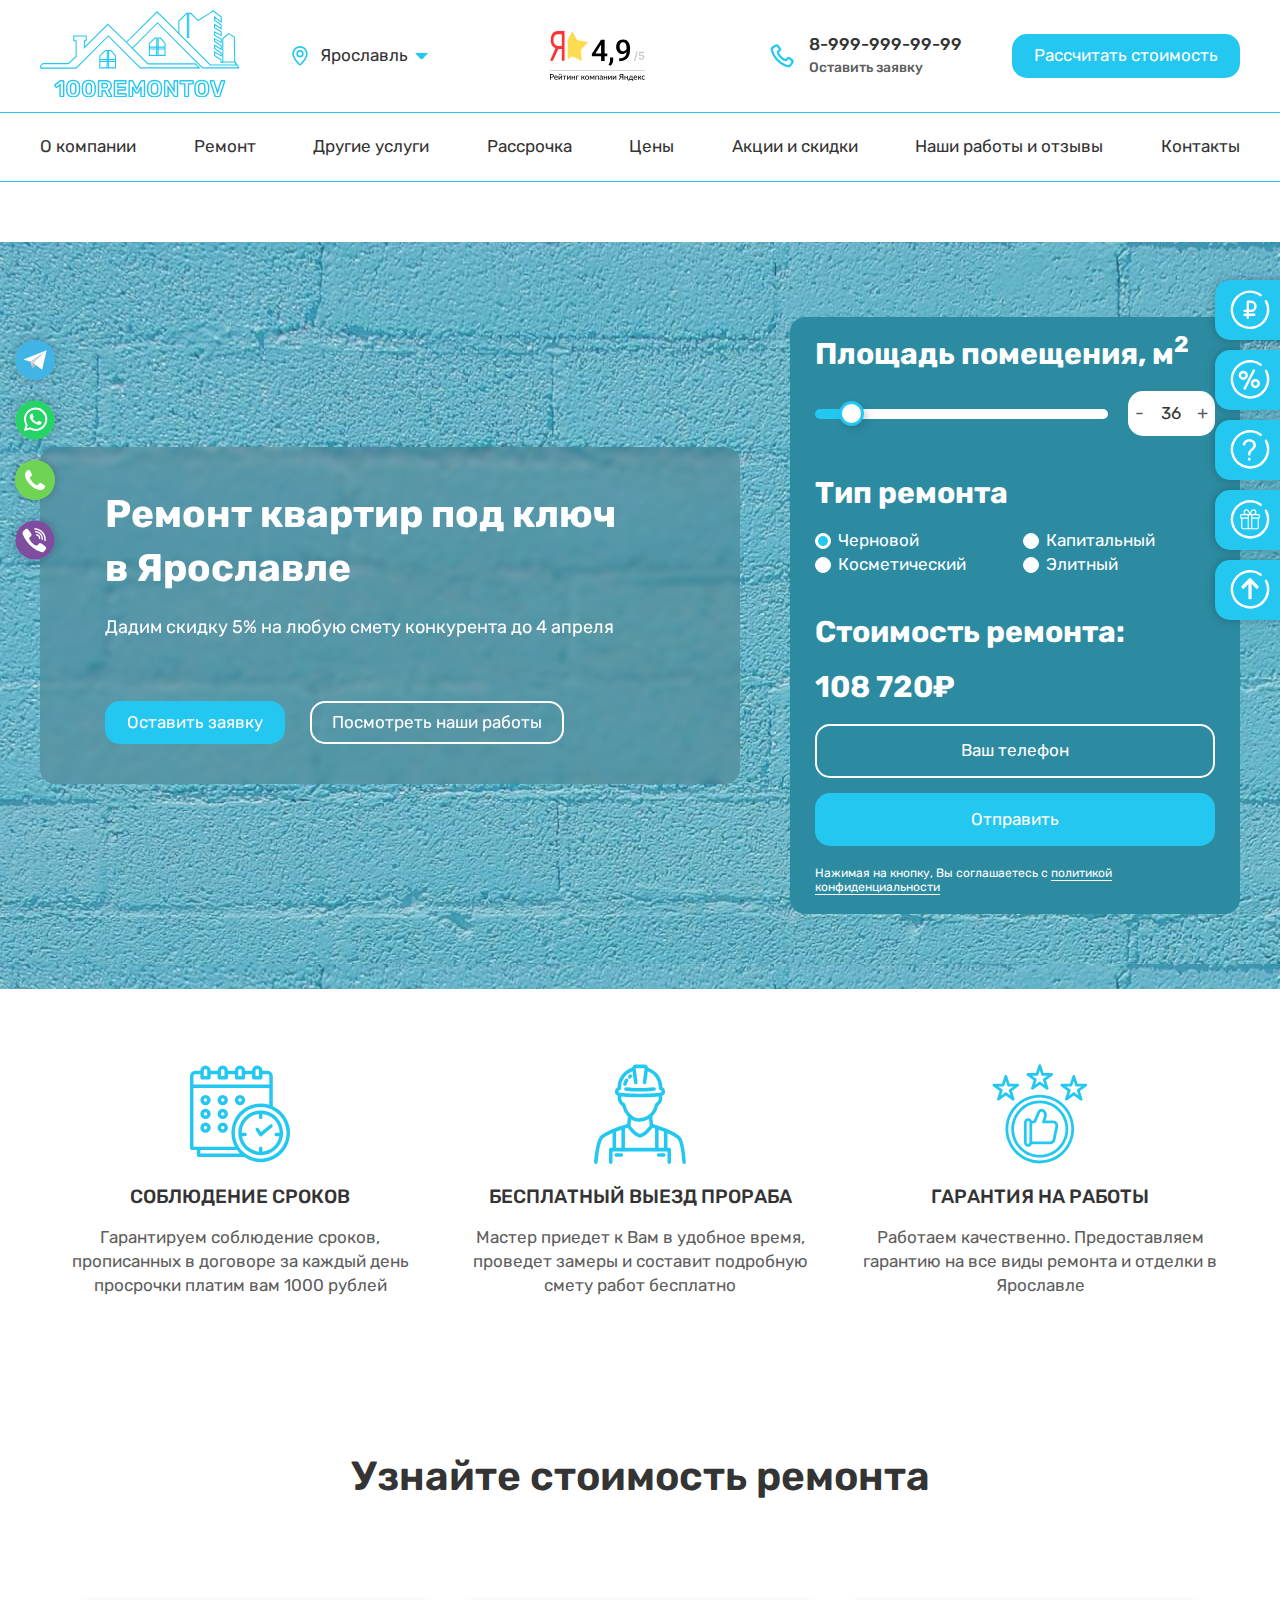
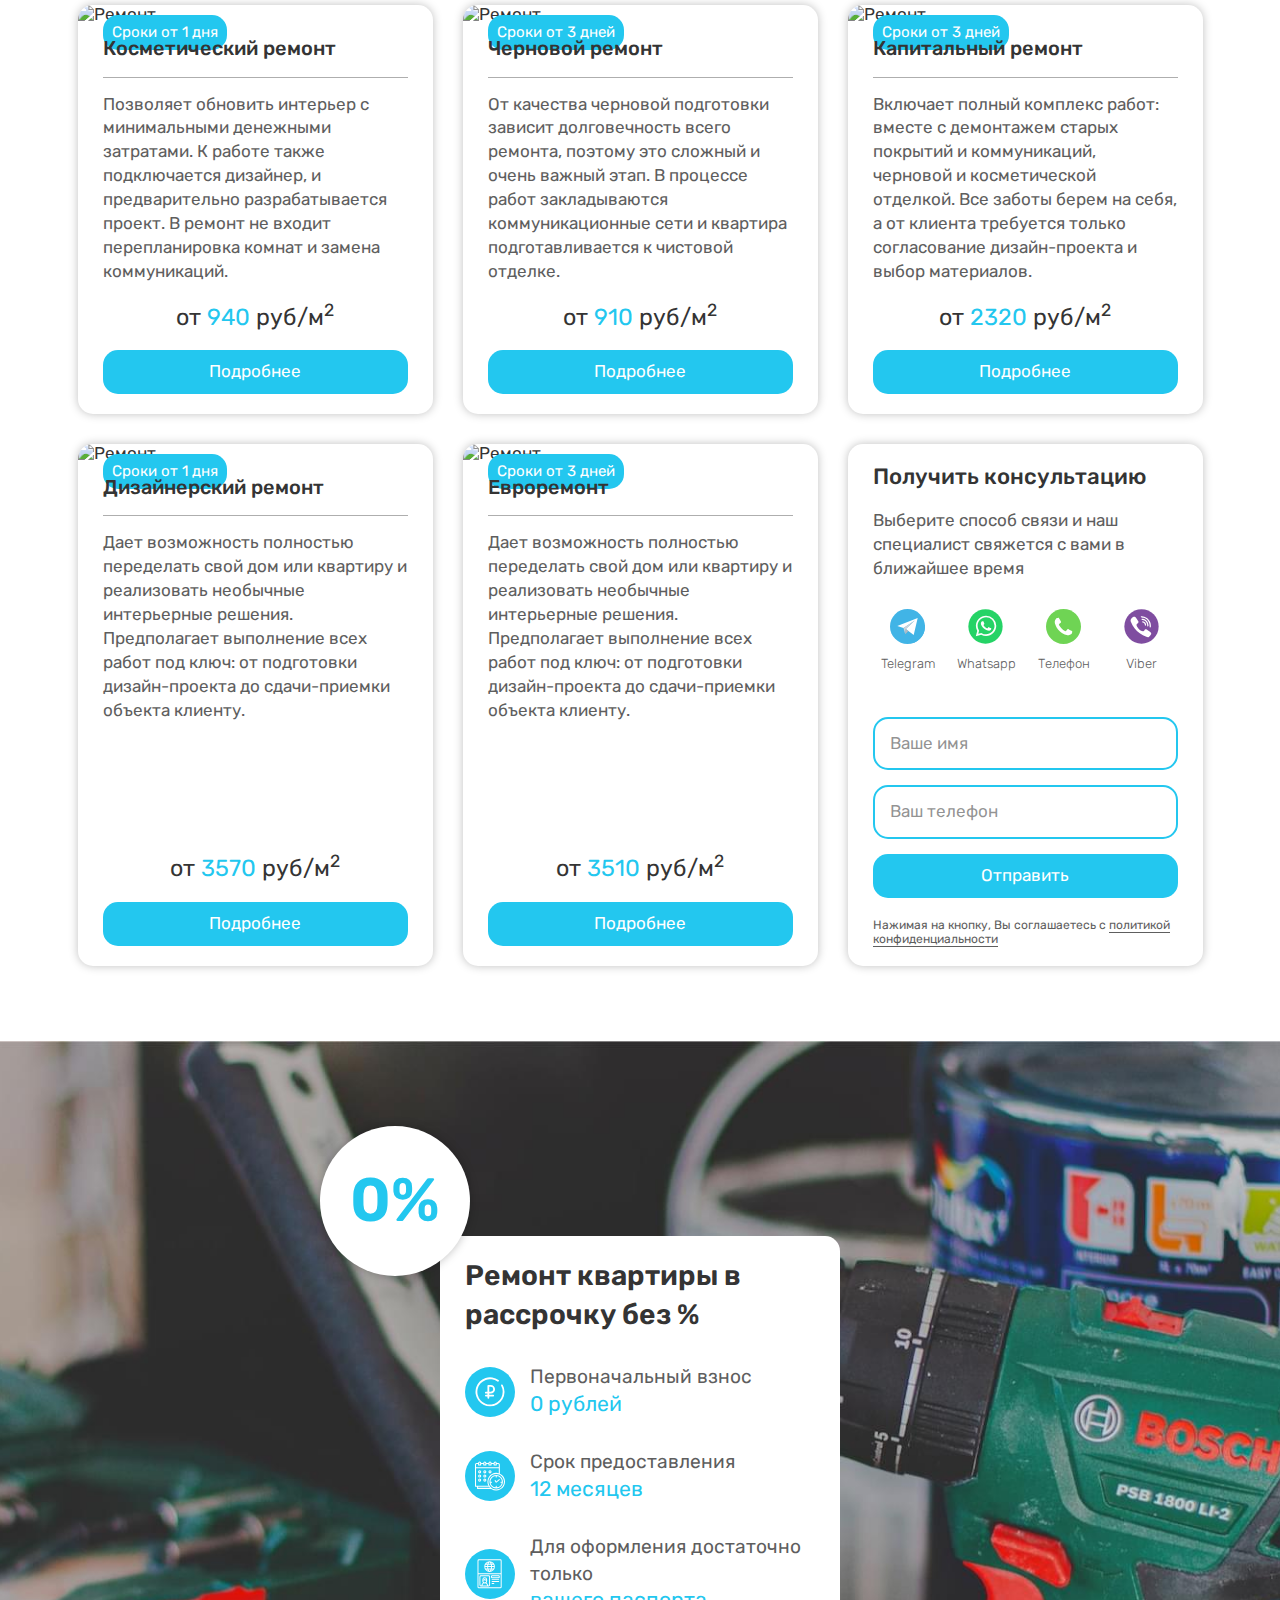
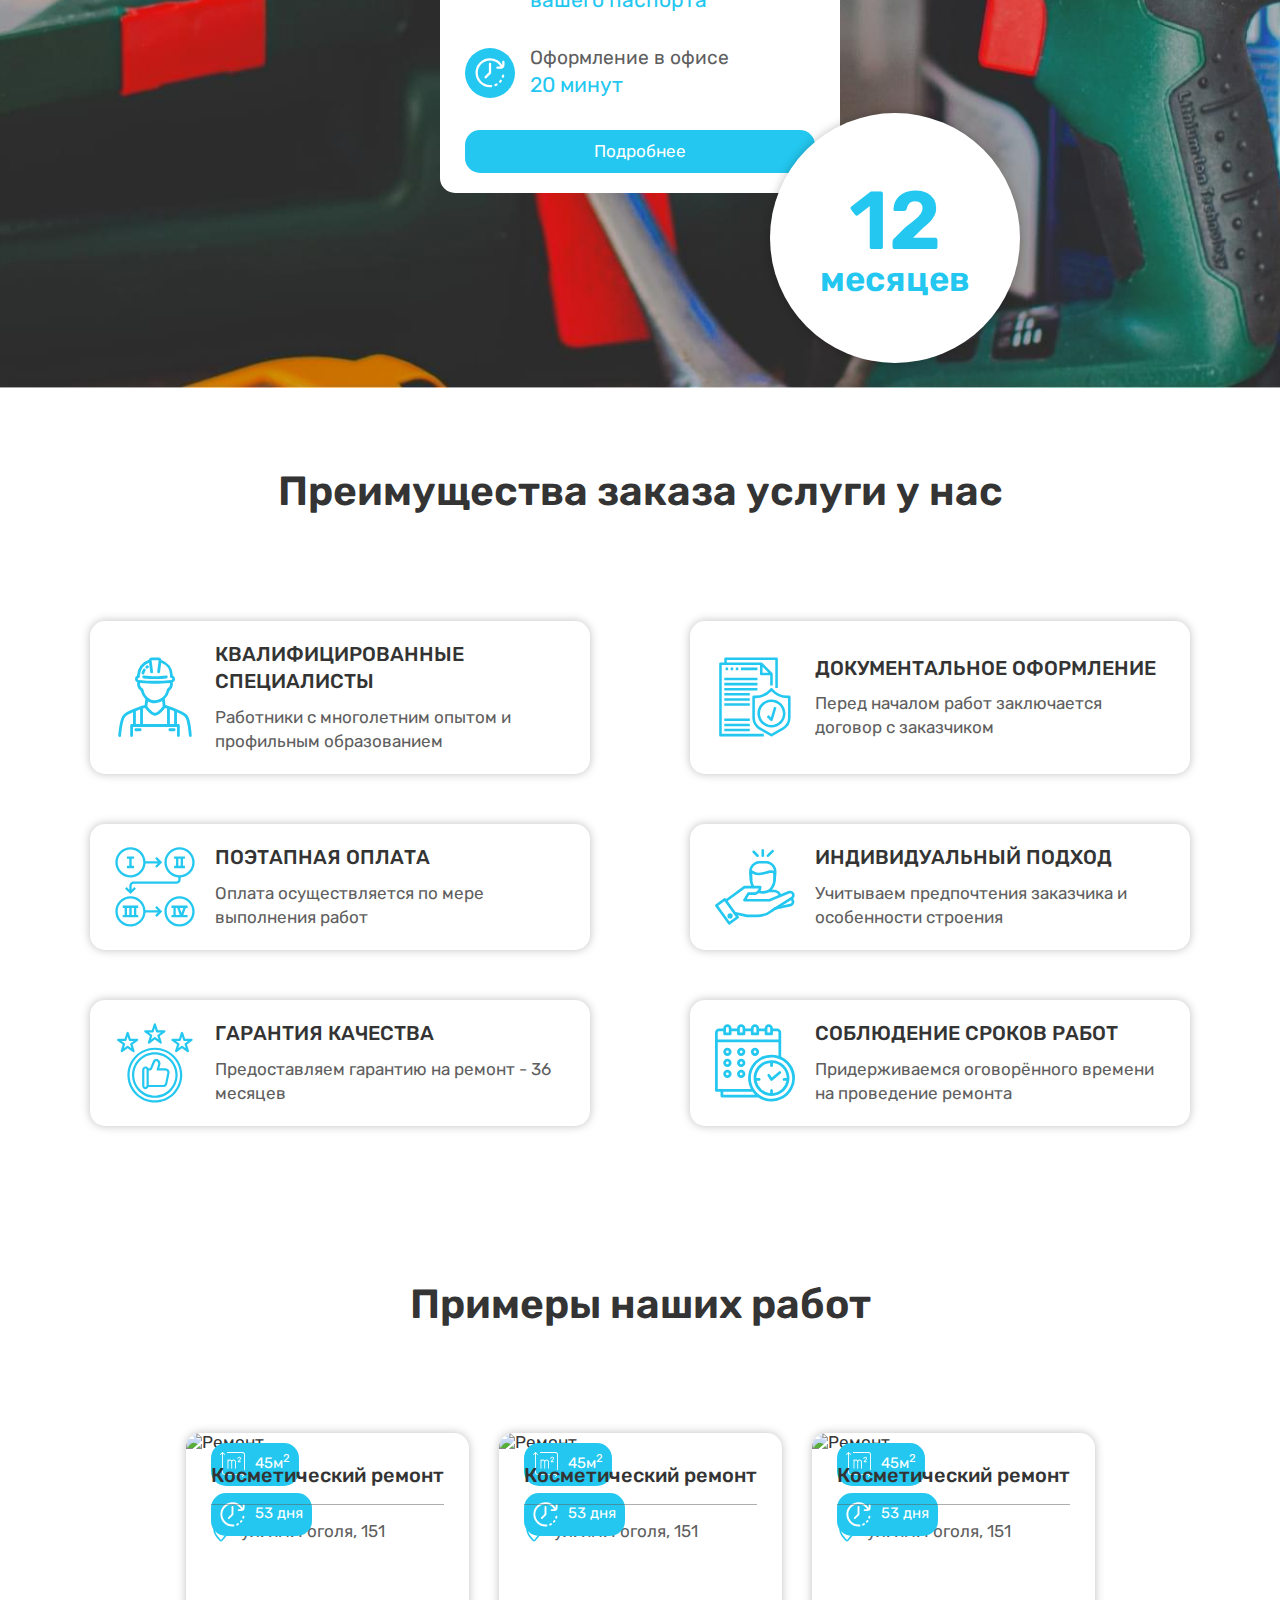
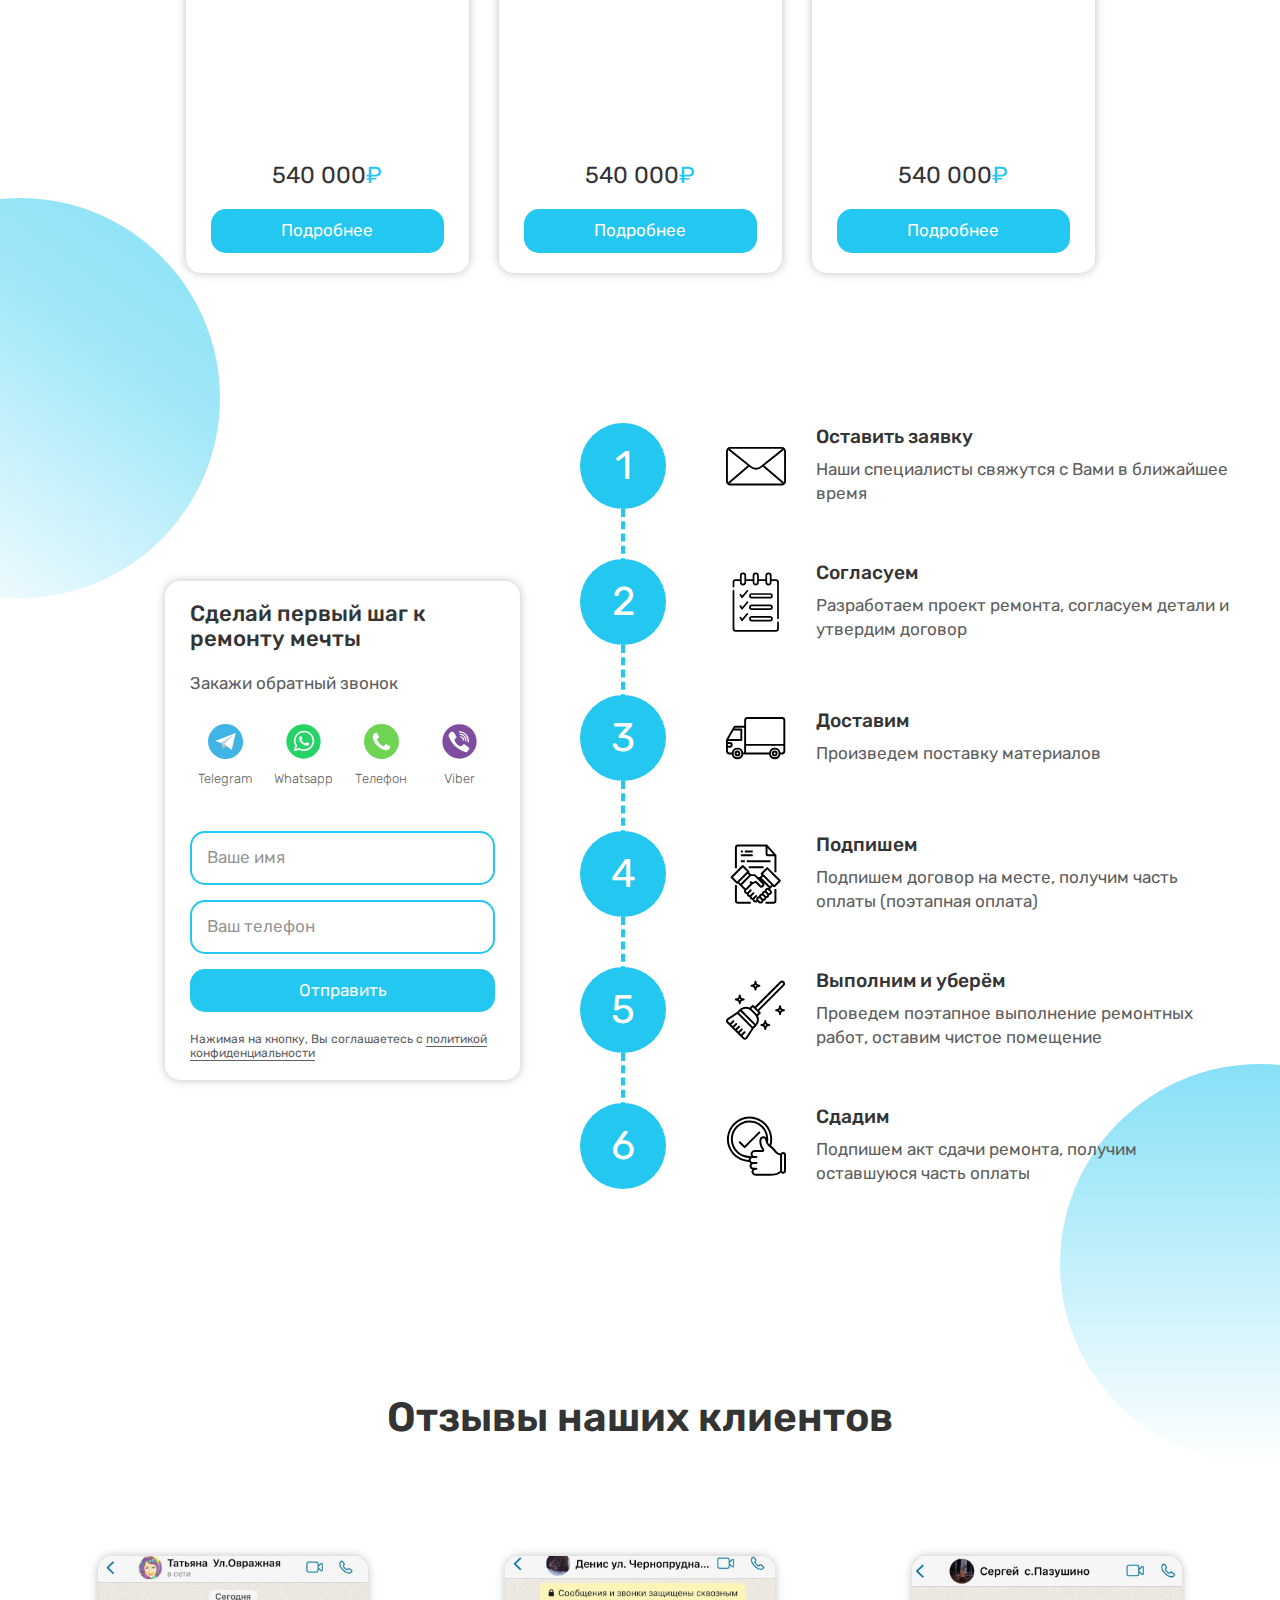
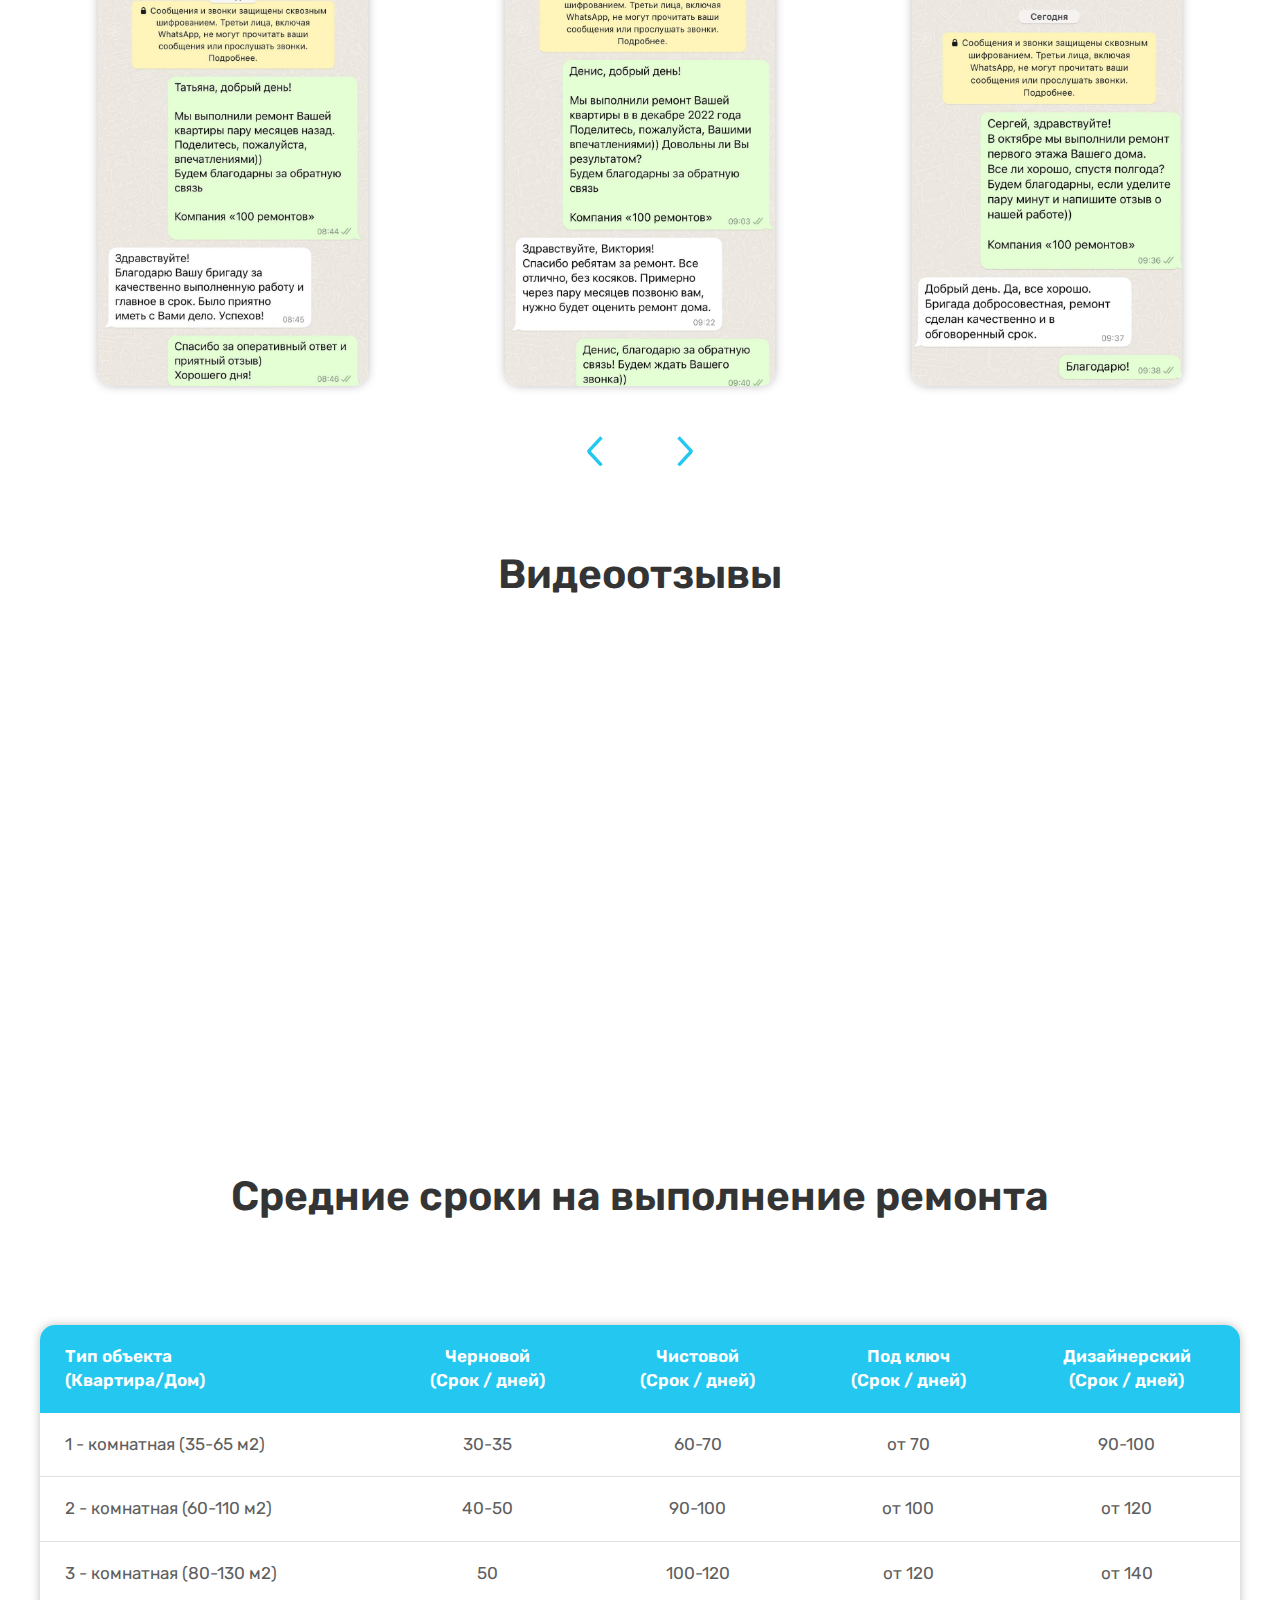
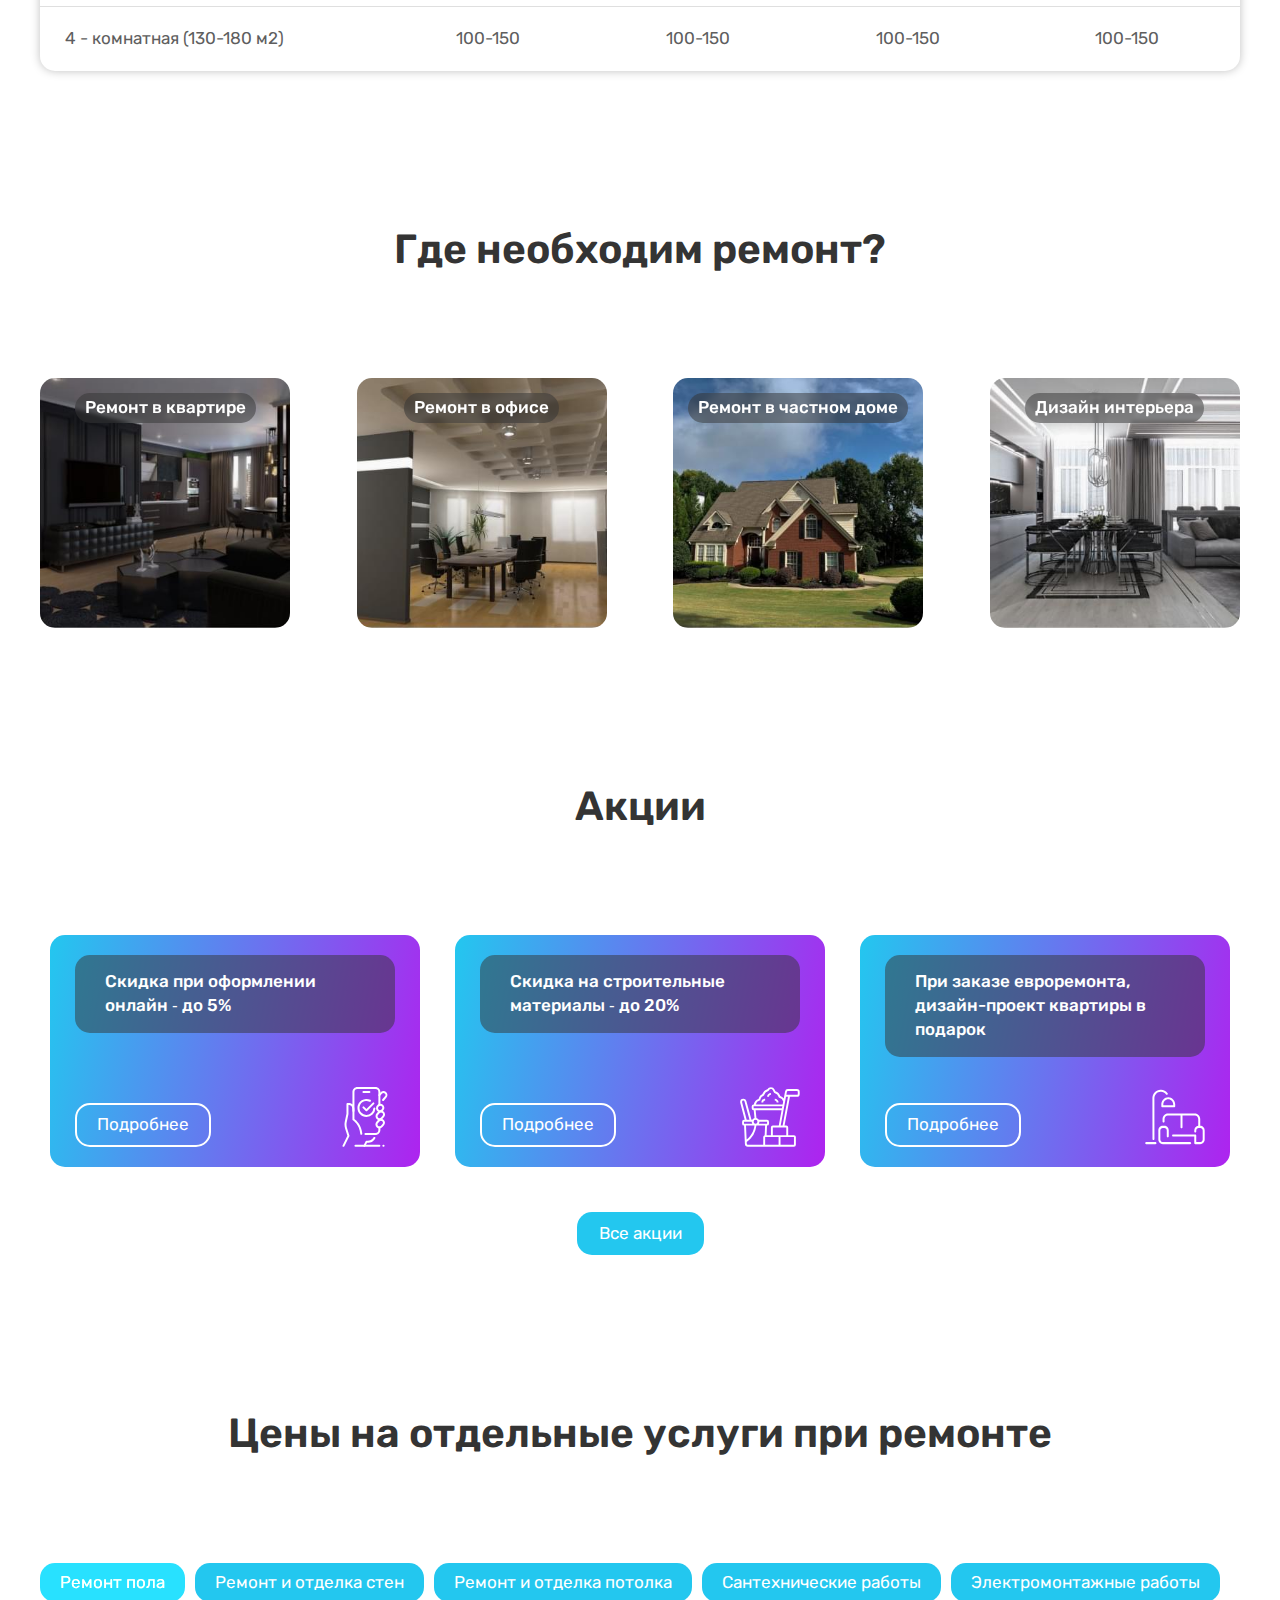
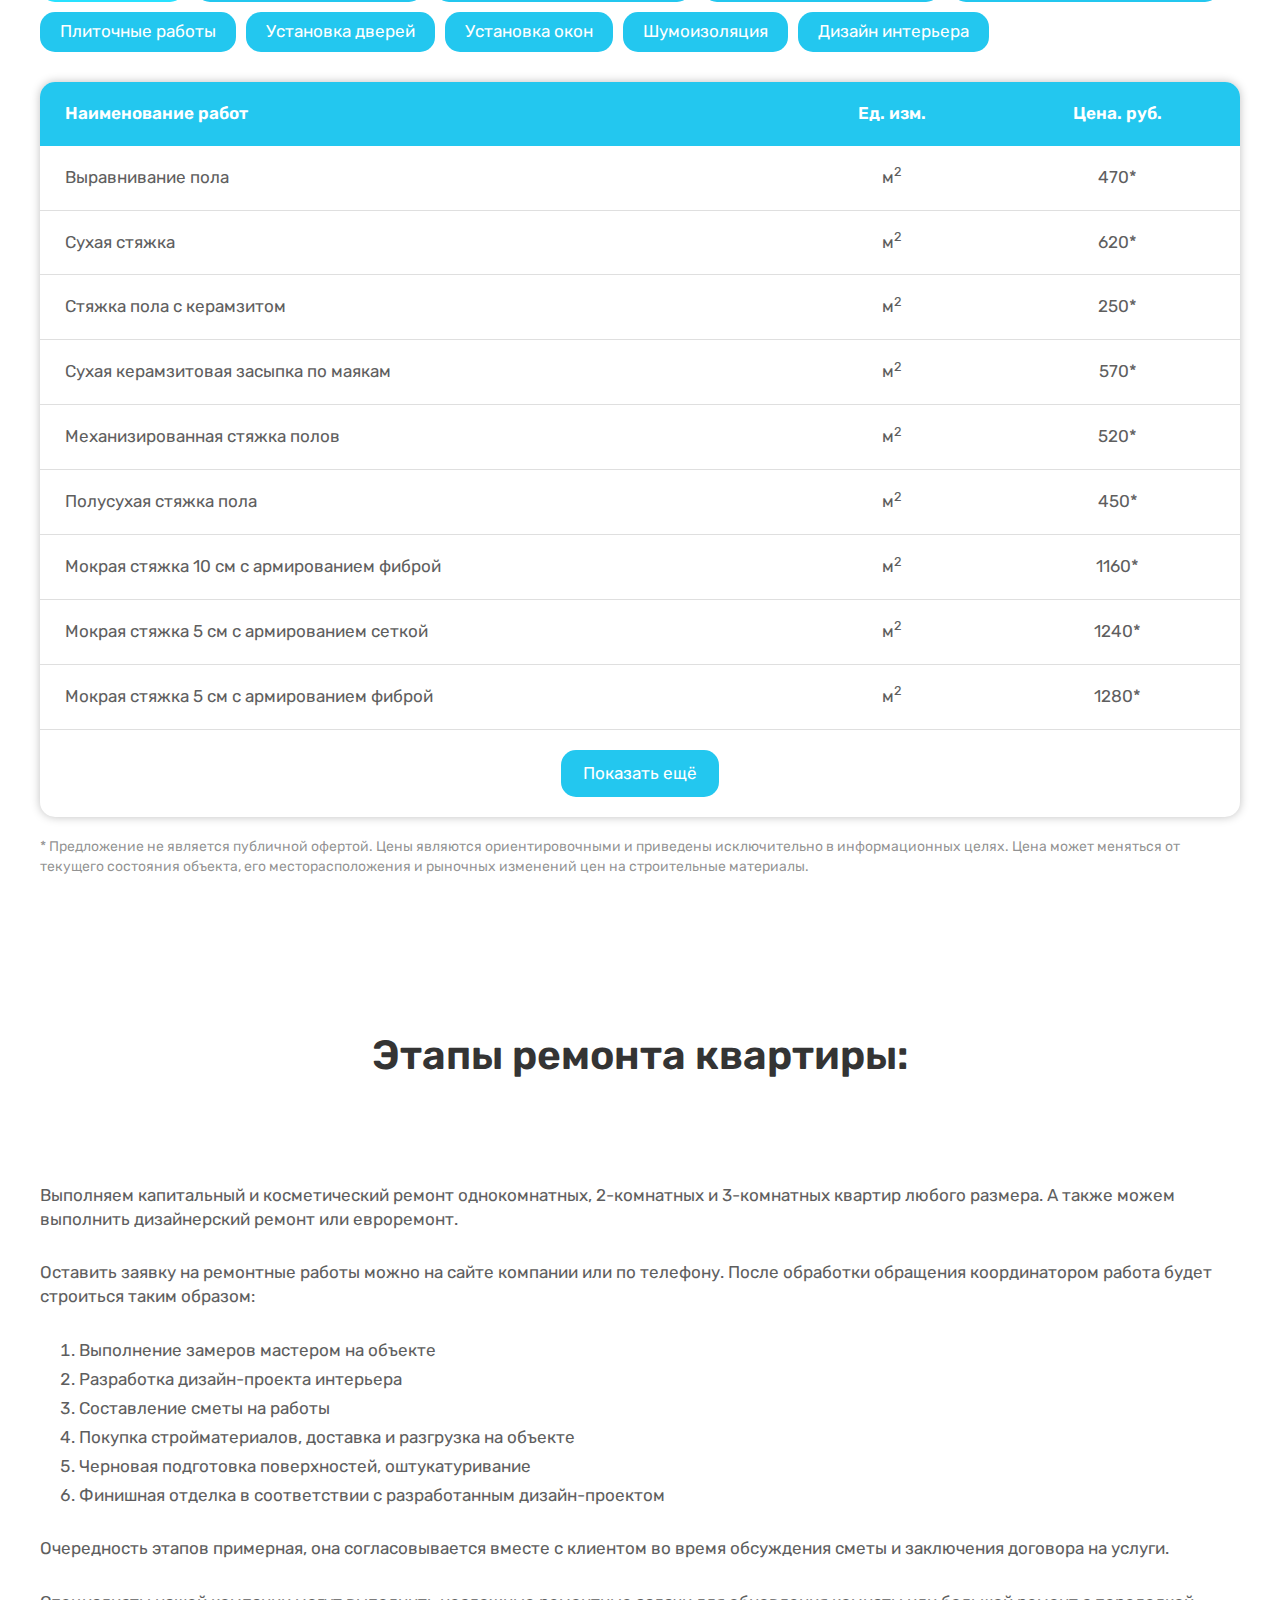
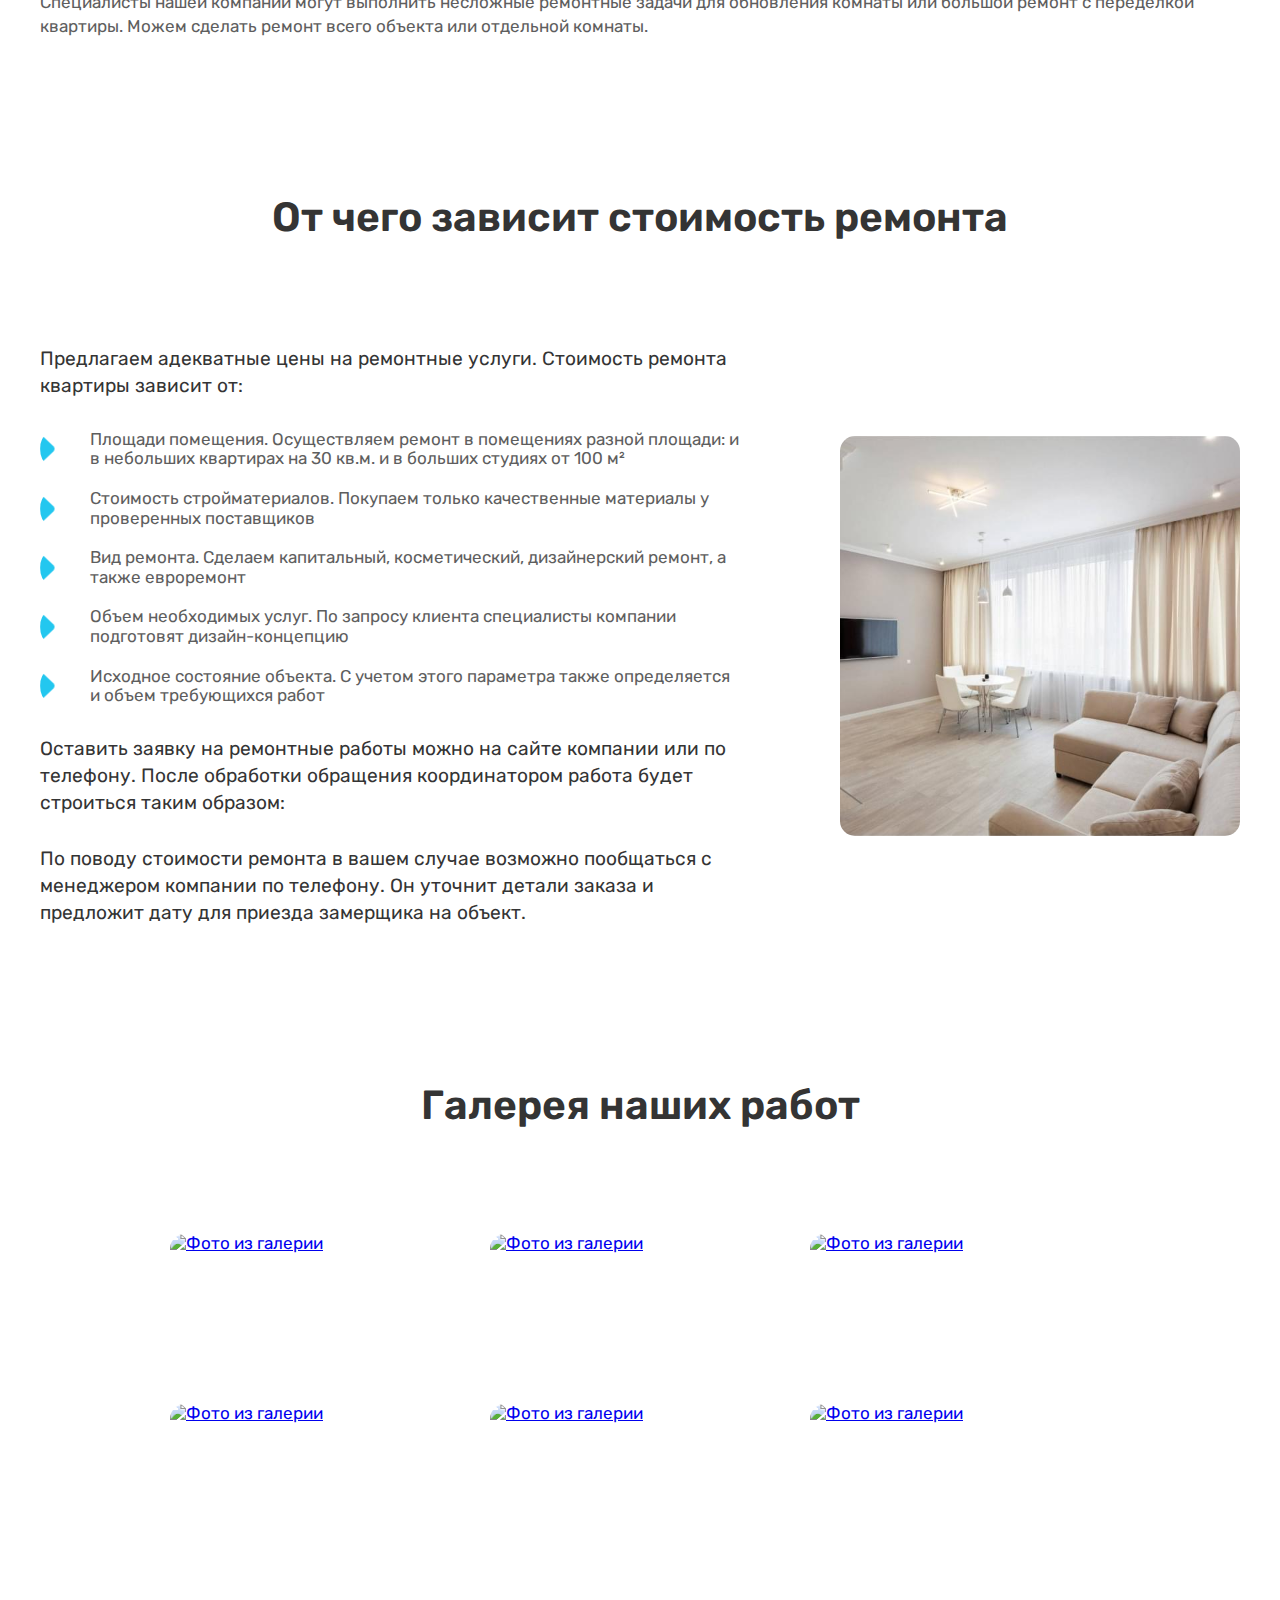
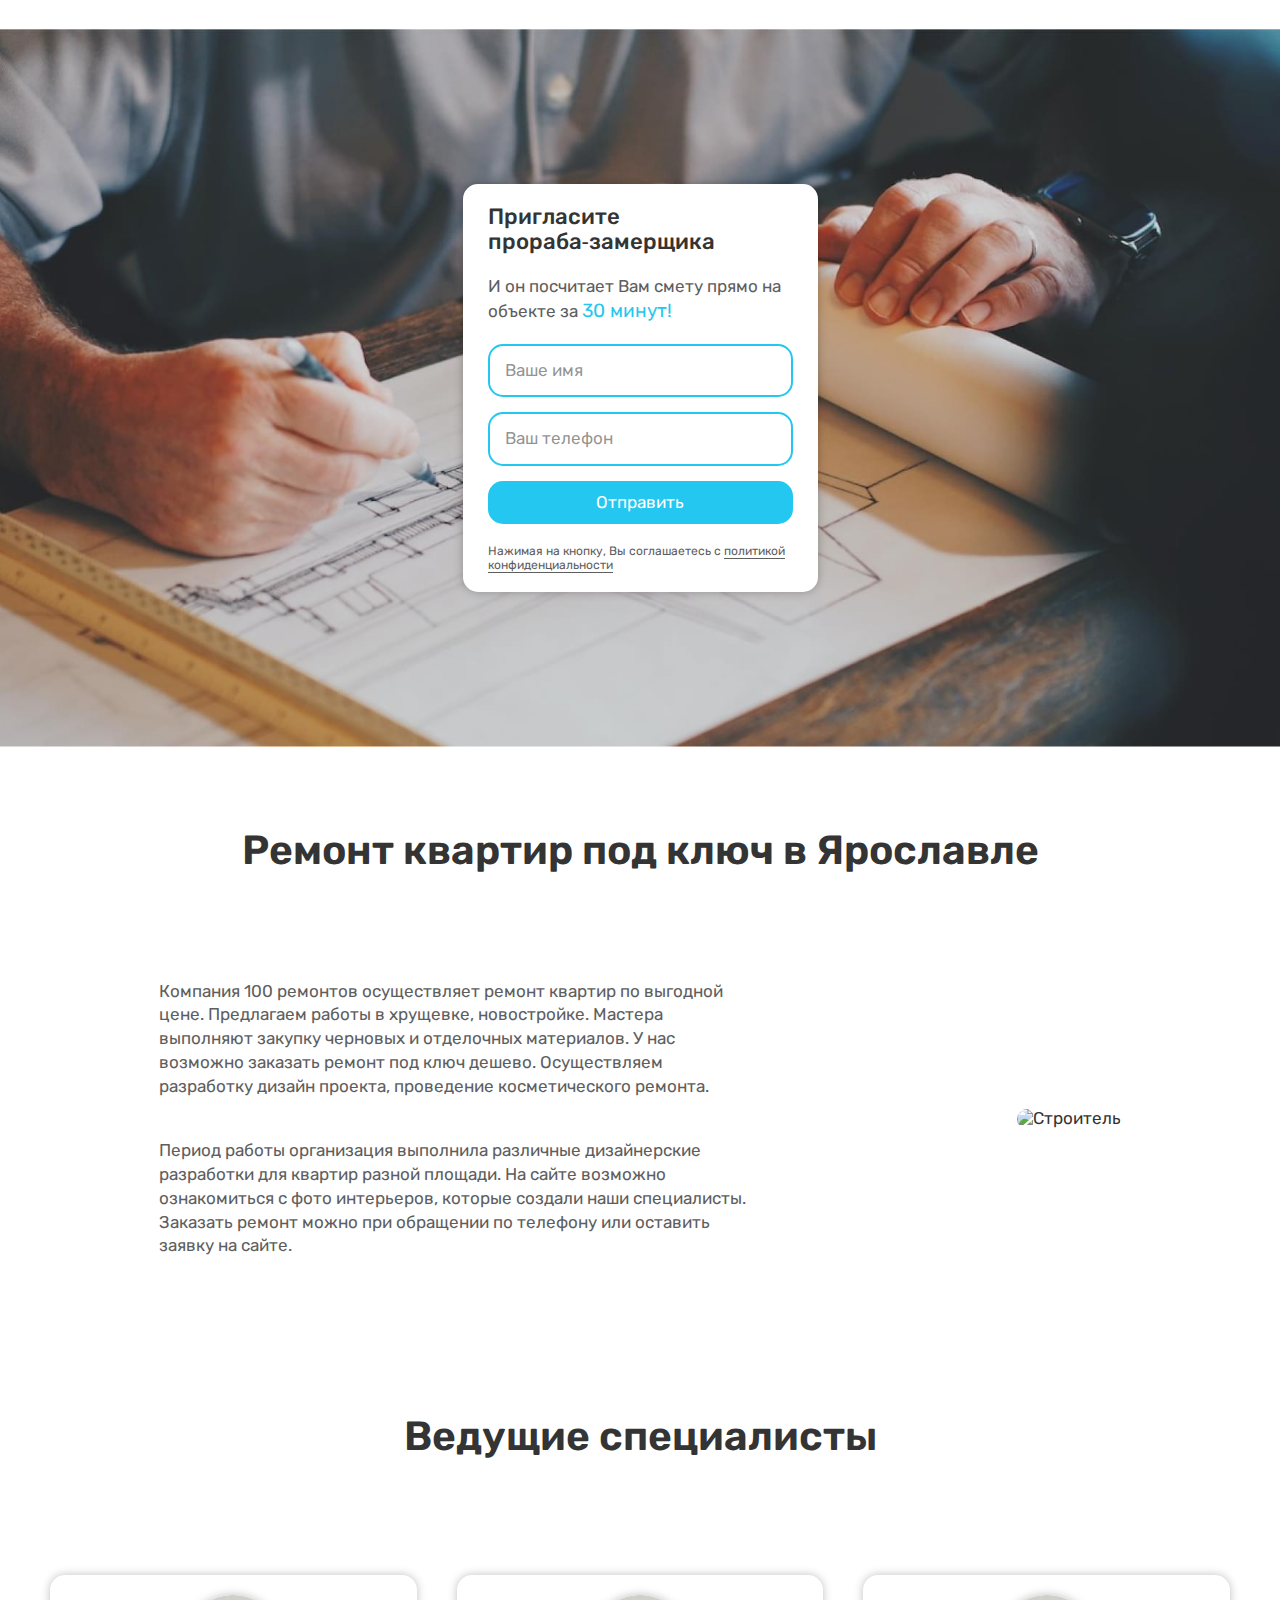
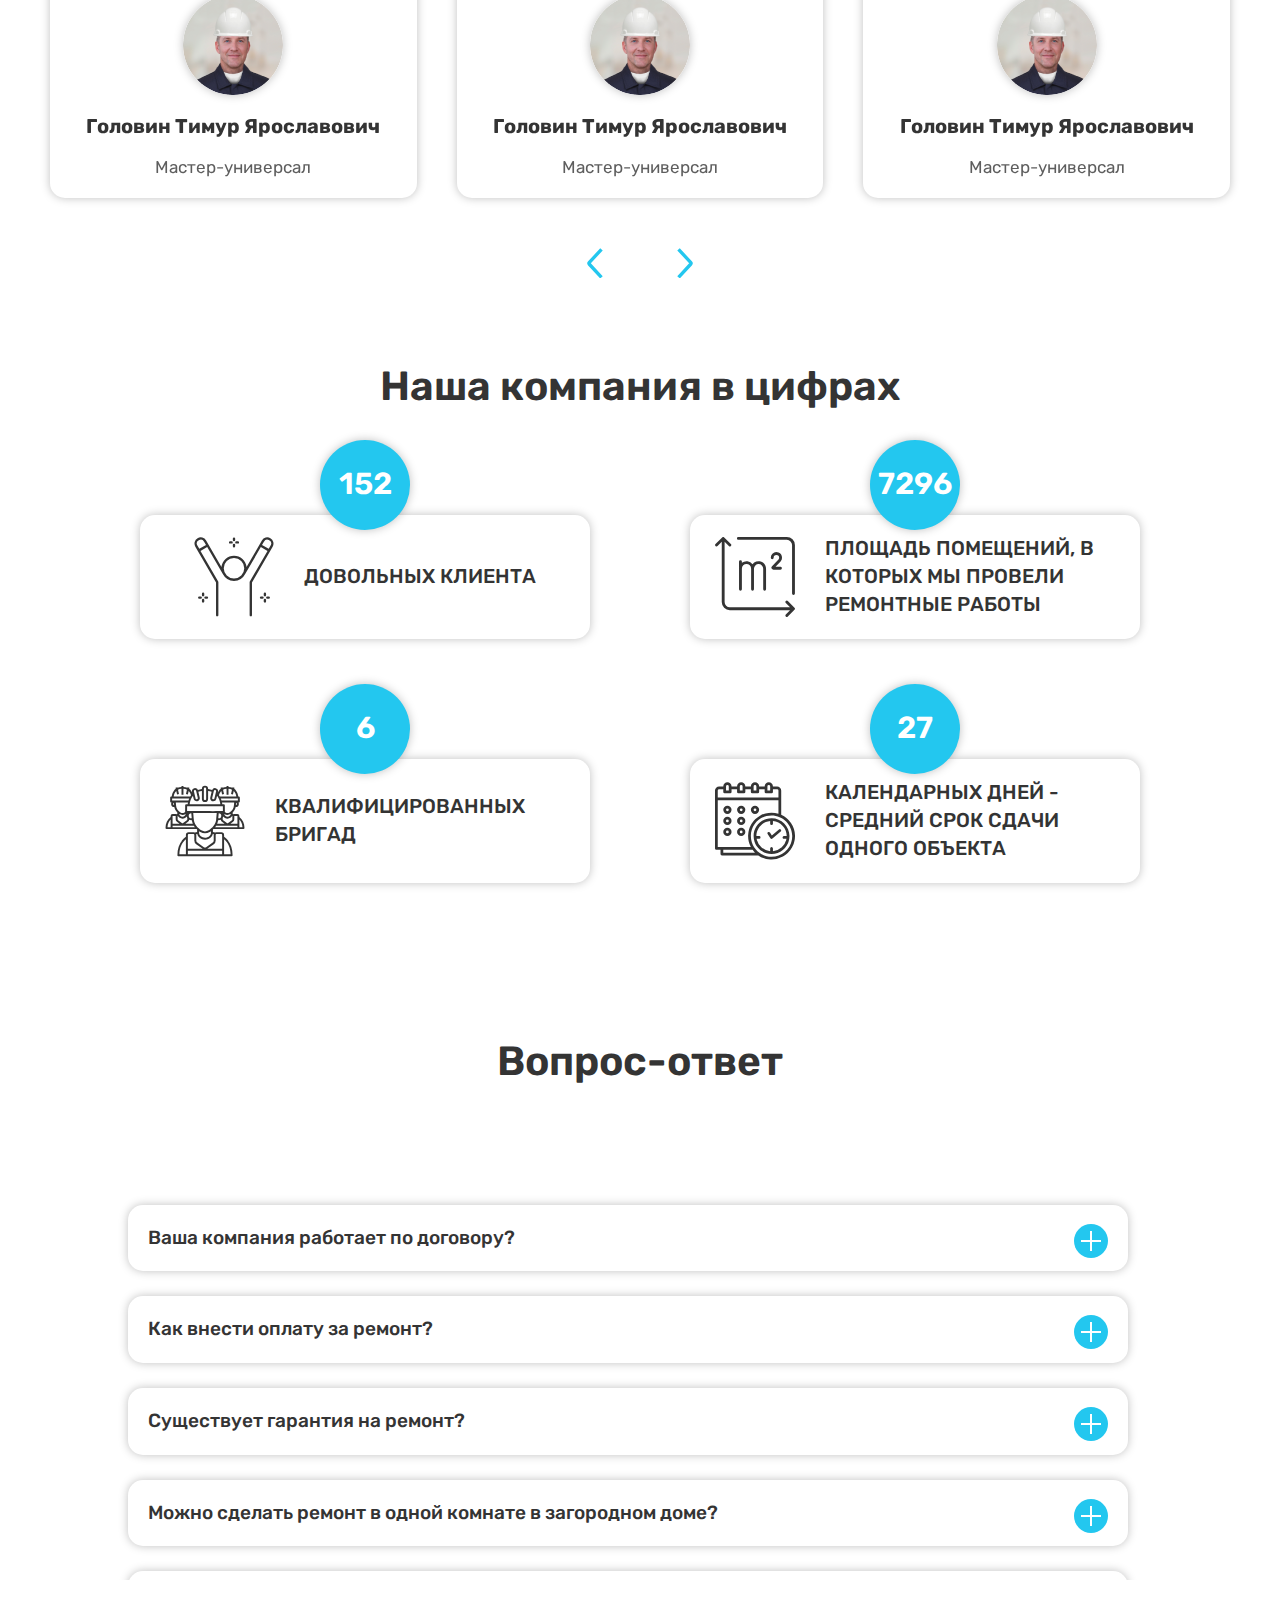
==== commit 4ebd99bd: "Update 2023-04-29T09:43:12.220Z" ====
--- a/index.html
+++ b/index.html
@@ -1,6 +1 @@
-<!DOCTYPE html><html lang="ru"><head><meta charset="UTF-8"><meta name="viewport" content="width=device-width,initial-scale=1"><link type="image/svg" href="favicon/favicon.svg" rel="shortcut icon"><meta http-equiv="X-UA-Compatible" content="ie=edge"><meta name="theme-color" content="#111111"><title>Ремонт квартир цены от 1499 рублей м² в Ярославле. Дизайн под ключ</title><link href="css/styles.min.css" rel="stylesheet"></head><body><div class="site-container" id="siteContainer"><header class="header"><div class="header__container"><div class="header__left"><a class="header__logo logo" href="#"><img class="logo__img" src="img/header/logo.svg" alt="Logo"></a><div class="select"><div class="select__header"><svg class="select__geo"><use href="img/icons/sprite.svg#geo"></use></svg> <span class="select__current">Ярославль</span> <svg class="select__arrow"><use href="img/icons/sprite.svg#arrow"></use></svg></div><div class="select__body"><div class="select__item">Ярославль</div><div class="select__item">Гаврилов&#160;Ям</div><div class="select__item">Данилов</div><div class="select__item">Любим</div><div class="select__item">Мышкин</div><div class="select__item">Переславль&#8209;Залесский</div><div class="select__item">Пошехонье</div><div class="select__item">Ростов</div><div class="select__item">Рыбинск</div><div class="select__item">Тутаев</div><div class="select__item">Углич</div></div></div></div><svg class="header__yandex"><use href="img/icons/sprite.svg#yandex"></use></svg><div class="header__links links"><div class="links__inner"><svg class="links__icon-phone"><use href="img/icons/sprite.svg#phone"></use></svg><div class="links__item links-item"><a class="links-item__phone link-reset" href="tel:+79999999999">8-999-999-99-99</a> <a class="links-item__modal link-reset modal-link" href="#modalApplication">Оставить заявку</a></div></div><a class="header__link link link-reset modal-link" href="#modalQuiz">Рассчитать стоимость</a></div><button class="menu__burger burger btn-reset"><span class="burger__line"></span></button></div><div class="header__menu menu"><div class="header__container"><nav class="menu__body"><ul class="menu__list list-reset"><li class="menu__item"><a class="menu__link link-reset" href="#" data-goto=".section-1">О компании</a></li><li class="menu__item"><a class="menu__link link-reset" href="#" data-goto=".section-2">Ремонт</a></li><li class="menu__item"><a class="menu__link link-reset" href="#" data-goto=".section-3">Другие услуги</a></li><li class="menu__item"><a class="menu__link link-reset" href="#" data-goto=".section-3">Рассрочка</a></li><li class="menu__item"><a class="menu__link link-reset" href="#" data-goto=".section-3">Цены</a></li><li class="menu__item"><a class="menu__link link-reset" href="#" data-goto=".section-3">Акции и скидки</a></li><li class="menu__item"><a class="menu__link link-reset" href="#" data-goto=".section-3">Наши работы и отзывы</a></li><li class="menu__item"><a class="menu__link link-reset" href="#" data-goto=".section-3">Контакты</a></li></ul></nav></div></div></header><main class="main"><section class="section section-hero"><div class="container"><div class="hero"><div class="hero__card"><h1 class="hero__title">Ремонт квартир под ключ в&nbsp;Ярославле</h1><p class="hero__text">Дадим скидку 5% на любую смету конкурента до 4 апреля</p><div class="hero__links"><a class="link link-reset modal-link" href="#modalApplication">Оставить заявку</a> <a class="link link--transparent link-reset" href="#/">Посмотреть наши работы</a></div></div><form class="calc" action="#"><h2 class="calc__title">Площадь помещения,&#160;м<sup>2</sup></h2><div class="calc__square calc-square"><input class="calc-square__range" id="calcRange" type="range" value="36" min="1" max="400"> <label class="calc-square__label" for="calcRange"><button class="calc-square__button btn-reset" id="randgeSubtraction" type="button">-</button> <input class="calc-square__value" type="text" value="36"> <button class="calc-square__button btn-reset" id="randgeAdd" type="button">+</button></label></div><h2 class="calc__title">Тип ремонта</h2><div class="calc__type calc-type"><div class="calc-type__item"><label class="calc-type__value" for="draftRepair"><input class="calc-type__radio-real" id="draftRepair" name="radio" type="radio" checked="checked"> <span class="calc-type__radio-fake"></span> <span class="task__name">Черновой</span></label></div><div class="calc-type__item"><label class="calc-type__value" for="capitalRepair"><input class="calc-type__radio-real" id="capitalRepair" name="radio" type="radio"> <span class="calc-type__radio-fake"></span> <span class="task__name">Капитальный</span></label></div><div class="calc-type__item"><label class="calc-type__value" for="cosmeticRepair"><input class="calc-type__radio-real" id="cosmeticRepair" name="radio" type="radio"> <span class="calc-type__radio-fake"></span> <span class="task__name">Косметический</span></label></div><div class="calc-type__item"><label class="calc-type__value" for="eliteRepair"><input class="calc-type__radio-real" id="eliteRepair" name="radio" type="radio"> <span class="calc-type__radio-fake"></span> <span class="task__name">Элитный</span></label></div></div><h2 class="calc__title">Стоимость ремонта:</h2><output class="calc__cost">108 720&#8381;</output><div class="calc__inner"><input class="calc__phone" id="calcPhone" type="text" placeholder="Ваш телефон"> <input class="calc__send" id="calcSend" type="submit" value="Отправить"></div><p class="calc__policy calc-policy">Нажимая на кнопку, Вы соглашаетесь с <a class="calc-policy__link link-reset" href="#/">политикой конфиденциальности</a></p></form></div></div></section><section class="section"><div class="container"><div class="info"><div class="info__cards"><div class="info__card info-card"><svg class="info-card__icon"><use href="img/icons/sprite.svg#calendar"></use></svg><h2 class="info-card__title">Соблюдение сроков</h2><p class="info-card__descr">Гарантируем соблюдение сроков, прописанных в договоре за каждый день просрочки платим вам 1000 рублей</p></div><div class="info__card info-card"><svg class="info-card__icon"><use href="img/icons/sprite.svg#worker"></use></svg><h2 class="info-card__title">Бесплатный выезд прораба</h2><p class="info-card__descr">Мастер приедет к Вам в удобное время, проведет замеры и составит подробную смету работ бесплатно</p></div><div class="info__card info-card"><svg class="info-card__icon"><use href="img/icons/sprite.svg#guarantee"></use></svg><h2 class="info-card__title">Гарантия на работы</h2><p class="info-card__descr">Работаем качественно. Предоставляем гарантию на все виды ремонта и отделки в Ярославле</p></div></div></div></div></section><section class="section"><div class="container"><div class="cost"><h2 class="title">Узнайте стоимость ремонта</h2><div class="cost__wrap"><div class="cost__card cost-card"><div class="cost-card__img"><span class="cost-card__deadline">Сроки от 1 дня</span><picture><source type="image/webp" data-srcset="img/cost/repair-photo-1.webp"><img class="lazyload" alt="Ремонт" data-src="img/cost/repair-photo-1.jpg"></picture></div><div class="cost-card__content"><h3 class="cost-card__title">Косметический ремонт</h3><p class="text cost-card__text">Позволяет обновить интерьер с минимальными денежными затратами. К работе также подключается дизайнер, и предварительно разрабатывается проект. В ремонт не входит перепланировка комнат и замена коммуникаций.</p><div class="cost-card__inner"><span class="cost-card__cost">от <span class="cost-card__cost cost-card__cost--blue">940</span> руб/м<sup>2</sup> </span><a class="link link-reset" href="#/">Подробнее</a></div></div></div><div class="cost__card cost-card"><div class="cost-card__img"><span class="cost-card__deadline">Сроки от 3 дней</span><picture><source type="image/webp" data-srcset="img/cost/repair-photo-2.webp"><img class="lazyload" alt="Ремонт" data-src="img/cost/repair-photo-2.jpg"></picture></div><div class="cost-card__content"><h3 class="cost-card__title">Черновой ремонт</h3><p class="text cost-card__text">От качества черновой подготовки зависит долговечность всего ремонта, поэтому это сложный и очень важный этап. В процессе работ закладываются коммуникационные сети и квартира подготавливается к чистовой отделке.</p><div class="cost-card__inner"><span class="cost-card__cost">от <span class="cost-card__cost cost-card__cost--blue">910</span> руб/м<sup>2</sup> </span><a class="link link-reset" href="#/">Подробнее</a></div></div></div><div class="cost__card cost-card"><div class="cost-card__img"><span class="cost-card__deadline">Сроки от 3 дней</span><picture><source type="image/webp" data-srcset="img/cost/repair-photo-3.webp"><img class="lazyload" alt="Ремонт" data-src="img/cost/repair-photo-3.jpg"></picture></div><div class="cost-card__content"><h3 class="cost-card__title">Капитальный ремонт</h3><p class="text cost-card__text">Включает полный комплекс работ: вместе с демонтажем старых покрытий и коммуникаций, черновой и косметической отделкой. Все заботы берем на себя, а от клиента требуется только согласование дизайн-проекта и выбор материалов.</p><div class="cost-card__inner"><span class="cost-card__cost">от <span class="cost-card__cost cost-card__cost--blue">2320</span> руб/м<sup>2</sup> </span><a class="link link-reset" href="#/">Подробнее</a></div></div></div><div class="cost__card cost-card"><div class="cost-card__img"><span class="cost-card__deadline">Сроки от 1 дня</span><picture><source type="image/webp" data-srcset="img/cost/repair-photo-4.webp"><img class="lazyload" alt="Ремонт" data-src="img/cost/repair-photo-4.jpg"></picture></div><div class="cost-card__content"><h3 class="cost-card__title">Дизайнерский ремонт</h3><p class="text cost-card__text">Дает возможность полностью переделать свой дом или квартиру и реализовать необычные интерьерные решения. Предполагает выполнение всех работ под ключ: от подготовки дизайн-проекта до сдачи-приемки объекта клиенту.</p><div class="cost-card__inner"><span class="cost-card__cost">от <span class="cost-card__cost cost-card__cost--blue">3570</span> руб/м<sup>2</sup> </span><a class="link link-reset" href="#/">Подробнее</a></div></div></div><div class="cost__card cost-card"><div class="cost-card__img"><span class="cost-card__deadline">Сроки от 3 дней</span><picture><source type="image/webp" data-srcset="img/cost/repair-photo-5.webp"><img class="lazyload" alt="Ремонт" data-src="img/cost/repair-photo-5.jpg"></picture></div><div class="cost-card__content"><h3 class="cost-card__title">Евроремонт</h3><p class="text cost-card__text">Дает возможность полностью переделать свой дом или квартиру и реализовать необычные интерьерные решения. Предполагает выполнение всех работ под ключ: от подготовки дизайн-проекта до сдачи-приемки объекта клиенту.</p><div class="cost-card__inner"><span class="cost-card__cost">от <span class="cost-card__cost cost-card__cost--blue">3510</span> руб/м<sup>2</sup> </span><a class="link link-reset" href="#/">Подробнее</a></div></div></div><form class="form" action="#"><h3 class="form__title">Получить консультацию</h3><p class="text form__descr">Выберите способ связи и наш специалист свяжется с вами в ближайшее время</p><div class="form__socials"><div class="form__social form-social"><input class="is-hidden" id="telegramCost" name="social" type="radio" value="telegram"> <label class="form-social__label" for="telegramCost"><svg class="form-social__icon"><use href="img/icons/sprite.svg#telegram-icon"></use></svg> <span class="form-social__name">Telegram</span></label></div><div class="form__social form-social"><input class="is-hidden" id="whatsappCost" name="social" type="radio" value="whatsapp"> <label class="form-social__label" for="whatsappCost"><svg class="form-social__icon"><use href="img/icons/sprite.svg#whatsapp-icon"></use></svg> <span class="form-social__name">Whatsapp</span></label></div><div class="form__social form-social"><input class="is-hidden" id="phoneCost" name="social" type="radio" value="phone"> <label class="form-social__label" for="phoneCost"><svg class="form-social__icon"><use href="img/icons/sprite.svg#phone-icon"></use></svg> <span class="form-social__name">Телефон</span></label></div><div class="form__social form-social"><input class="is-hidden" id="viberCost" name="social" type="radio" value="viber"> <label class="form-social__label" for="viberCost"><svg class="form-social__icon"><use href="img/icons/sprite.svg#viber-icon"></use></svg> <span class="form-social__name">Viber</span></label></div></div><div class="form__inputs"><input class="form__input-text" type="text" placeholder="Ваше имя"> <input class="form__input-text" type="text" placeholder="Ваш телефон"> <input class="btn-reset form__input-button" type="submit" value="Отправить"></div><p class="form__text">Нажимая на кнопку, Вы соглашаетесь с <a class="form__text form__text--link link-reset" href="#/">политикой конфиденциальности</a></p></form></div></div></div></section><section class="section section-installment"><div class="container"><div class="installment"><div class="installment__card installment-card"><div class="installment-card__circle-left">0%</div><h2 class="installment-card__title">Ремонт квартиры в рассрочку без %</h2><ul class="installment-card__list list-reset"><li class="installment-card__item"><div class="installment-card__circle"><svg class="installment-card__icon"><use href="img/icons/sprite.svg#rub"></use></svg></div><p class="installment-card__text">Первоначальный взнос<br><span class="installment-card__text--blue">0 рублей</span></p></li><li class="installment-card__item"><div class="installment-card__circle"><svg class="installment-card__icon"><use href="img/icons/sprite.svg#calendar"></use></svg></div><p class="installment-card__text">Срок предоставления<br><span class="installment-card__text--blue">12 месяцев</span></p></li><li class="installment-card__item"><div class="installment-card__circle"><svg class="installment-card__icon"><use href="img/icons/sprite.svg#passport"></use></svg></div><p class="installment-card__text">Для оформления достаточно только<br><span class="installment-card__text--blue">вашего паспорта</span></p></li><li class="installment-card__item"><div class="installment-card__circle"><svg class="installment-card__icon"><use href="img/icons/sprite.svg#time"></use></svg></div><p class="installment-card__text">Оформление в офисе<br><span class="installment-card__text--blue">20 минут</span></p></li></ul><a class="installment-card__link link link-reset modal-link" href="#modalInstallment">Подробнее</a><div class="installment-card__circle-right"><span class="installment-card__text installment-card__text--big">12</span> <span>месяцев</span></div></div></div></div></section><section class="section"><div class="container"><div class="advantage"><h2 class="title">Преимущества заказа услуги у нас</h2><div class="advantage__cards"><div class="advantage__card advantage-card"><svg class="advantage-card__icon"><use href="img/icons/sprite.svg#worker"></use></svg><div class="advantage-card__text"><h3 class="advantage-card__title">Квалифицированные специалисты</h3><p class="advantage-card__descr">Работники с многолетним опытом и профильным образованием</p></div></div><div class="advantage__card advantage-card"><svg class="advantage-card__icon"><use href="img/icons/sprite.svg#documentation"></use></svg><div class="advantage-card__text"><h3 class="advantage-card__title">Документальное оформление</h3><p class="advantage-card__descr">Перед началом работ заключается договор с заказчиком</p></div></div><div class="advantage__card advantage-card"><svg class="advantage-card__icon"><use href="img/icons/sprite.svg#stages"></use></svg><div class="advantage-card__text"><h3 class="advantage-card__title">Поэтапная оплата</h3><p class="advantage-card__descr">Оплата осуществляется по мере выполнения работ</p></div></div><div class="advantage__card advantage-card"><svg class="advantage-card__icon"><use href="img/icons/sprite.svg#individual-approach"></use></svg><div class="advantage-card__text"><h3 class="advantage-card__title">Индивидуальный подход</h3><p class="advantage-card__descr">Учитываем предпочтения заказчика и особенности строения</p></div></div><div class="advantage__card advantage-card"><svg class="advantage-card__icon"><use href="img/icons/sprite.svg#guarantee"></use></svg><div class="advantage-card__text"><h3 class="advantage-card__title">Гарантия качества</h3><p class="advantage-card__descr">Предоставляем гарантию на ремонт - 36 месяцев</p></div></div><div class="advantage__card advantage-card"><svg class="advantage-card__icon"><use href="img/icons/sprite.svg#calendar"></use></svg><div class="advantage-card__text"><h3 class="advantage-card__title">Соблюдение сроков работ</h3><p class="advantage-card__descr">Придерживаемся оговорённого времени на проведение ремонта</p></div></div></div></div></div></section><section class="section"><div class="container"><div class="examples"><h2 class="title">Примеры наших работ</h2><div class="examples__cards"><div class="examples__card examples-card"><div class="examples-card__img"><span class="examples-card__square"><svg class="examples-card__icon"><use href="img/icons/sprite.svg#square"></use></svg> 45м<sup>2</sup></span> <span class="examples-card__deadline"><svg class="examples-card__icon"><use href="img/icons/sprite.svg#time"></use></svg> 53 дня</span><picture><source type="image/webp" data-srcset="img/cost/repair-photo-1.webp"><img class="lazyload" alt="Ремонт" data-src="img/cost/repair-photo-1.jpg"></picture></div><div class="examples-card__content"><h3 class="examples-card__title">Косметический ремонт</h3><div class="examples-card__geo geo"><svg class="geo__icon"><use href="img/icons/sprite.svg#geo"></use></svg> <span class="geo__text text">ул. им. Гоголя, 151</span></div><div class="examples-card__inner"><span class="examples-card__examples">540 000<span class="examples-card__examples examples-card__examples--blue">&#8381;</span> </span><a class="link link-reset" href="#/">Подробнее</a></div></div></div><div class="examples__card examples-card"><div class="examples-card__img"><span class="examples-card__square"><svg class="examples-card__icon"><use href="img/icons/sprite.svg#square"></use></svg> 45м<sup>2</sup></span> <span class="examples-card__deadline"><svg class="examples-card__icon"><use href="img/icons/sprite.svg#time"></use></svg> 53 дня</span><picture><source type="image/webp" data-srcset="img/cost/repair-photo-1.webp"><img class="lazyload" alt="Ремонт" data-src="img/cost/repair-photo-1.jpg"></picture></div><div class="examples-card__content"><h3 class="examples-card__title">Косметический ремонт</h3><div class="examples-card__geo geo"><svg class="geo__icon"><use href="img/icons/sprite.svg#geo"></use></svg> <span class="geo__text text">ул. им. Гоголя, 151</span></div><div class="examples-card__inner"><span class="examples-card__examples">540 000<span class="examples-card__examples examples-card__examples--blue">&#8381;</span> </span><a class="link link-reset" href="#/">Подробнее</a></div></div></div><div class="examples__card examples-card"><div class="examples-card__img"><span class="examples-card__square"><svg class="examples-card__icon"><use href="img/icons/sprite.svg#square"></use></svg> 45м<sup>2</sup></span> <span class="examples-card__deadline"><svg class="examples-card__icon"><use href="img/icons/sprite.svg#time"></use></svg> 53 дня</span><picture><source type="image/webp" data-srcset="img/cost/repair-photo-1.webp"><img class="lazyload" alt="Ремонт" data-src="img/cost/repair-photo-1.jpg"></picture></div><div class="examples-card__content"><h3 class="examples-card__title">Косметический ремонт</h3><div class="examples-card__geo geo"><svg class="geo__icon"><use href="img/icons/sprite.svg#geo"></use></svg> <span class="geo__text text">ул. им. Гоголя, 151</span></div><div class="examples-card__inner"><span class="examples-card__examples">540 000<span class="examples-card__examples examples-card__examples--blue">&#8381;</span> </span><a class="link link-reset" href="#/">Подробнее</a></div></div></div></div></div></div></section><section class="section section--decor"><div class="container"><div class="steps"><div class="steps__form"><form class="form" action="#"><h2 class="form__title">Сделай первый шаг к ремонту мечты</h2><p class="text form__descr">Закажи обратный звонок</p><div class="form__socials"><div class="form__social form-social"><input class="is-hidden" id="telegram" name="social" type="radio" value="telegram"> <label class="form-social__label" for="telegram"><svg class="form-social__icon"><use href="img/icons/sprite.svg#telegram-icon"></use></svg> <span class="form-social__name">Telegram</span></label></div><div class="form__social form-social"><input class="is-hidden" id="whatsappSteps" name="social" type="radio" value="whatsapp"> <label class="form-social__label" for="whatsappSteps"><svg class="form-social__icon"><use href="img/icons/sprite.svg#whatsapp-icon"></use></svg> <span class="form-social__name">Whatsapp</span></label></div><div class="form__social form-social"><input class="is-hidden" id="phoneSteps" name="social" type="radio" value="phone"> <label class="form-social__label" for="phoneSteps"><svg class="form-social__icon"><use href="img/icons/sprite.svg#phone-icon"></use></svg> <span class="form-social__name">Телефон</span></label></div><div class="form__social form-social"><input class="is-hidden" id="viberSteps" name="social" type="radio" value="viber"> <label class="form-social__label" for="viberSteps"><svg class="form-social__icon"><use href="img/icons/sprite.svg#viber-icon"></use></svg> <span class="form-social__name">Viber</span></label></div></div><div class="form__inputs"><input class="form__input-text" id="nameSteps" type="text" placeholder="Ваше имя"> <input class="form__input-text" type="text" placeholder="Ваш телефон"> <input class="btn-reset form__input-button" type="submit" value="Отправить"></div><p class="form__text">Нажимая на кнопку, Вы соглашаетесь с <a class="form__text form__text--link link-reset" href="#/">политикой конфиденциальности</a></p></form></div><div class="steps__cards"><div class="steps__card steps-card"><div class="steps-card__circle"></div><div class="steps-card__content"><svg class="steps-card__icon"><use href="img/icons/sprite.svg#message"></use></svg><div class="steps-card__text"><h2 class="steps-card__title">Оставить заявку</h2><p class="steps-card__descr">Наши специалисты свяжутся с Вами в ближайшее время</p></div></div></div><div class="steps__card steps-card"><div class="steps-card__circle"></div><div class="steps-card__content"><svg class="steps-card__icon"><use href="img/icons/sprite.svg#todo-list"></use></svg><div class="steps-card__text"><h2 class="steps-card__title">Согласуем</h2><p class="steps-card__descr">Разработаем проект ремонта, согласуем детали и утвердим договор</p></div></div></div><div class="steps__card steps-card"><div class="steps-card__circle"></div><div class="steps-card__content"><svg class="steps-card__icon"><use href="img/icons/sprite.svg#car"></use></svg><div class="steps-card__text"><h2 class="steps-card__title">Доставим</h2><p class="steps-card__descr">Произведем поставку материалов</p></div></div></div><div class="steps__card steps-card"><div class="steps-card__circle"></div><div class="steps-card__content"><svg class="steps-card__icon"><use href="img/icons/sprite.svg#contract"></use></svg><div class="steps-card__text"><h2 class="steps-card__title">Подпишем</h2><p class="steps-card__descr">Подпишем договор на месте, получим часть оплаты (поэтапная оплата)</p></div></div></div><div class="steps__card steps-card"><div class="steps-card__circle"></div><div class="steps-card__content"><svg class="steps-card__icon"><use href="img/icons/sprite.svg#broom"></use></svg><div class="steps-card__text"><h2 class="steps-card__title">Выполним и уберём</h2><p class="steps-card__descr">Проведем поэтапное выполнение ремонтных работ, оставим чистое помещение</p></div></div></div><div class="steps__card steps-card"><div class="steps-card__circle"></div><div class="steps-card__content"><svg class="steps-card__icon"><use href="img/icons/sprite.svg#done"></use></svg><div class="steps-card__text"><h2 class="steps-card__title">Сдадим</h2><p class="steps-card__descr">Подпишем акт сдачи ремонта, получим оставшуюся часть оплаты</p></div></div></div></div></div></div></section><section class="section"><div class="container"><div class="reviews"><h2 class="title">Отзывы наших клиентов</h2><div class="slider-wrap"><div class="swiper reviews-slider"><div class="swiper-wrapper"><div class="swiper-slide"><div class="review" style="background-image: url('./img/reviews/reviews-photo-1.jpg')"></div></div><div class="swiper-slide"><div class="review" style="background-image: url('./img/reviews/reviews-photo-2.jpg')"></div></div><div class="swiper-slide"><div class="review" style="background-image: url('./img/reviews/reviews-photo-3.jpg')"></div></div><div class="swiper-slide"><div class="review" style="background-image: url('./img/reviews/reviews-photo-4.jpg')"></div></div><div class="swiper-slide"><div class="review" style="background-image: url('./img/reviews/reviews-photo-5.jpg')"></div></div></div></div><div class="swiper-btn swiper-btn--prev reviews-btn--prev"></div><div class="swiper-btn swiper-btn--next reviews-btn--next"></div></div></div></div></section><section class="section"><div class="container"><div class="video-review"><h2 class="title">Видеоотзывы</h2><div class="video-review__wrap"><iframe width="560" height="315" src="https://www.youtube.com/embed/JGGSJVEy_W0" title="YouTube video player" frameborder="0" allow="accelerometer; autoplay; clipboard-write; encrypted-media; gyroscope; picture-in-picture; web-share" allowfullscreen></iframe></div></div></div></section><section class="section"><div class="container"><div class="deadline"><h2 class="title">Средние сроки на выполнение ремонта</h2><div class="table-wrap"><table class="table"><thead class="table__header"><tr class="table__row"><th class="table__title">Тип объекта<br>(Квартира/Дом)</th><th class="table__title">Черновой<br>(Срок / дней)</th><th class="table__title">Чистовой<br>(Срок / дней)</th><th class="table__title">Под ключ<br>(Срок / дней)</th><th class="table__title">Дизайнерский<br>(Срок / дней)</th></tr></thead><tbody class="table__body"><tr class="table__row"><td class="table__item">1 - комнатная (35-65 м2)</td><td class="table__item">30-35</td><td class="table__item">60-70</td><td class="table__item">от 70</td><td class="table__item">90-100</td></tr><tr class="table__row"><td class="table__item">2 - комнатная (60-110 м2)</td><td class="table__item">40-50</td><td class="table__item">90-100</td><td class="table__item">от 100</td><td class="table__item">от 120</td></tr><tr class="table__row"><td class="table__item">3 - комнатная (80-130 м2)</td><td class="table__item">50</td><td class="table__item">100-120</td><td class="table__item">от 120</td><td class="table__item">от 140</td></tr><tr class="table__row"><td class="table__item">4 - комнатная (130-180 м2)</td><td class="table__item">100-150</td><td class="table__item">100-150</td><td class="table__item">100-150</td><td class="table__item">100-150</td></tr></tbody></table></div></div></div></section><section class="section"><div class="container"><div class="where"><h2 class="title">Где необходим ремонт?</h2><div class="where__cards"><a class="where__card where-card link-reset" href="#/" style="background-image: url('img/where/where-img-1.jpg')"><h3 class="where-card__title">Ремонт в квартире</h3></a><a class="where__card where-card link-reset" href="#/" style="background-image: url('img/where/where-img-2.jpg')"><h3 class="where-card__title">Ремонт в офисе</h3></a><a class="where__card where-card link-reset" href="#/" style="background-image: url('img/where/where-img-3.jpg')"><h3 class="where-card__title">Ремонт в частном доме</h3></a><a class="where__card where-card link-reset" href="#/" style="background-image: url('img/where/where-img-4.jpg')"><h3 class="where-card__title">Дизайн интерьера</h3></a></div></div></div></section><section class="section"><div class="container"><div class="stock"><h2 class="title">Акции</h2><div class="stock__cards"><div class="stock__card stock-card"><h3 class="stock-card__title">Скидка при оформлении онлайн&nbsp;&#8209;&nbsp;до&nbsp;5%</h3><div class="stock-card__inner"><a class="stock-card__link link link--transparent link-reset modal-link" href="#modalStock">Подробнее</a> <svg class="stock-card__icon"><use href="img/icons/sprite.svg#smartphone"></use></svg></div></div><div class="stock__card stock-card"><h3 class="stock-card__title">Скидка на строительные материалы&nbsp;&#8209;&nbsp;до&nbsp;20%</h3><div class="stock-card__inner"><a class="stock-card__link link link--transparent link-reset modal-link" href="#modalStock">Подробнее</a> <svg class="stock-card__icon"><use href="img/icons/sprite.svg#tools"></use></svg></div></div><div class="stock__card stock-card"><h3 class="stock-card__title">При заказе евроремонта, дизайн-проект квартиры в подарок</h3><div class="stock-card__inner"><a class="stock-card__link link link--transparent link-reset modal-link" href="#modalStock">Подробнее</a> <svg class="stock-card__icon"><use href="img/icons/sprite.svg#interior"></use></svg></div></div></div><a class="link stock__link link-reset" href="#/">Все акции</a></div></div></section><section class="section"><div class="container"><div class="service-prices"><h2 class="title">Цены на отдельные услуги при ремонте</h2><div class="service-prices__wrap"><div class="tabs"><div class="tabs__header"><div class="tabs__header-item active">Ремонт пола</div><div class="tabs__header-item">Ремонт и отделка стен</div><div class="tabs__header-item">Ремонт и отделка потолка</div><div class="tabs__header-item">Сантехнические работы</div><div class="tabs__header-item">Электромонтажные работы</div><div class="tabs__header-item">Плиточные работы</div><div class="tabs__header-item">Установка дверей</div><div class="tabs__header-item">Установка окон</div><div class="tabs__header-item">Шумоизоляция</div><div class="tabs__header-item">Дизайн интерьера</div></div><div class="tabs__content"><div class="tabs__content-item tab1"><div class="table-wrap"><table class="table"><thead class="table__header"><tr class="table__row"><th class="table__title">Наименование работ</th><th class="table__title">Ед. изм.</th><th class="table__title">Цена. руб.</th></tr></thead><tbody class="table__body"><tr class="table__row"><td class="table__item">Выравнивание пола</td><td class="table__item">м<sup>2</sup></td><td class="table__item">470*</td></tr><tr class="table__row"><td class="table__item">Сухая стяжка</td><td class="table__item">м<sup>2</sup></td><td class="table__item">620*</td></tr><tr class="table__row"><td class="table__item">Стяжка пола с керамзитом</td><td class="table__item">м<sup>2</sup></td><td class="table__item">250*</td></tr><tr class="table__row"><td class="table__item">Сухая керамзитовая засыпка по маякам</td><td class="table__item">м<sup>2</sup></td><td class="table__item">570*</td></tr><tr class="table__row"><td class="table__item">Механизированная стяжка полов</td><td class="table__item">м<sup>2</sup></td><td class="table__item">520*</td></tr><tr class="table__row"><td class="table__item">Полусухая стяжка пола</td><td class="table__item">м<sup>2</sup></td><td class="table__item">450*</td></tr><tr class="table__row"><td class="table__item">Мокрая стяжка 10 см с армированием фиброй</td><td class="table__item">м<sup>2</sup></td><td class="table__item">1160*</td></tr><tr class="table__row"><td class="table__item">Мокрая стяжка 5 см с армированием сеткой</td><td class="table__item">м<sup>2</sup></td><td class="table__item">1240*</td></tr><tr class="table__row"><td class="table__item">Мокрая стяжка 5 см с армированием фиброй</td><td class="table__item">м<sup>2</sup></td><td class="table__item">1280*</td></tr><tr class="table__row"><td class="table__item table__item--center" colspan="3"><a class="link link-reset" href="#/">Показать ещё</a></td></tr></tbody></table></div></div><div class="tabs__content-item tab2"><div class="table-wrap"><table class="table"><thead class="table__header"><tr class="table__row"><th class="table__title">Наименование работ</th><th class="table__title">Ед. изм.</th><th class="table__title">Цена. руб.</th></tr></thead><tbody class="table__body"><tr class="table__row"><td class="table__item">Выравнивание пола</td><td class="table__item">м<sup>2</sup></td><td class="table__item">470*</td></tr><tr class="table__row"><td class="table__item">Сухая стяжка</td><td class="table__item">м<sup>2</sup></td><td class="table__item">620*</td></tr><tr class="table__row"><td class="table__item">Стяжка пола с керамзитом</td><td class="table__item">м<sup>2</sup></td><td class="table__item">250*</td></tr><tr class="table__row"><td class="table__item">Сухая керамзитовая засыпка по маякам</td><td class="table__item">м<sup>2</sup></td><td class="table__item">570*</td></tr><tr class="table__row"><td class="table__item">Механизированная стяжка полов</td><td class="table__item">м<sup>2</sup></td><td class="table__item">520*</td></tr><tr class="table__row"><td class="table__item">Полусухая стяжка пола</td><td class="table__item">м<sup>2</sup></td><td class="table__item">450*</td></tr><tr class="table__row"><td class="table__item">Мокрая стяжка 10 см с армированием фиброй</td><td class="table__item">м<sup>2</sup></td><td class="table__item">1160*</td></tr><tr class="table__row"><td class="table__item">Мокрая стяжка 5 см с армированием сеткой</td><td class="table__item">м<sup>2</sup></td><td class="table__item">1240*</td></tr><tr class="table__row"><td class="table__item">Мокрая стяжка 5 см с армированием фиброй</td><td class="table__item">м<sup>2</sup></td><td class="table__item">1280*</td></tr><tr class="table__row"><td class="table__item table__item--center" colspan="3"><a class="link link-reset" href="#/">Показать ещё</a></td></tr></tbody></table></div></div><div class="tabs__content-item tab3"><div class="table-wrap"><table class="table"><thead class="table__header"><tr class="table__row"><th class="table__title">Наименование работ</th><th class="table__title">Ед. изм.</th><th class="table__title">Цена. руб.</th></tr></thead><tbody class="table__body"><tr class="table__row"><td class="table__item">Выравнивание пола</td><td class="table__item">м<sup>2</sup></td><td class="table__item">470*</td></tr><tr class="table__row"><td class="table__item">Сухая стяжка</td><td class="table__item">м<sup>2</sup></td><td class="table__item">620*</td></tr><tr class="table__row"><td class="table__item">Стяжка пола с керамзитом</td><td class="table__item">м<sup>2</sup></td><td class="table__item">250*</td></tr><tr class="table__row"><td class="table__item">Сухая керамзитовая засыпка по маякам</td><td class="table__item">м<sup>2</sup></td><td class="table__item">570*</td></tr><tr class="table__row"><td class="table__item">Механизированная стяжка полов</td><td class="table__item">м<sup>2</sup></td><td class="table__item">520*</td></tr><tr class="table__row"><td class="table__item">Полусухая стяжка пола</td><td class="table__item">м<sup>2</sup></td><td class="table__item">450*</td></tr><tr class="table__row"><td class="table__item">Мокрая стяжка 10 см с армированием фиброй</td><td class="table__item">м<sup>2</sup></td><td class="table__item">1160*</td></tr><tr class="table__row"><td class="table__item">Мокрая стяжка 5 см с армированием сеткой</td><td class="table__item">м<sup>2</sup></td><td class="table__item">1240*</td></tr><tr class="table__row"><td class="table__item">Мокрая стяжка 5 см с армированием фиброй</td><td class="table__item">м<sup>2</sup></td><td class="table__item">1280*</td></tr><tr class="table__row"><td class="table__item table__item--center" colspan="3"><a class="link link-reset" href="#/">Показать ещё</a></td></tr></tbody></table></div></div><div class="tabs__content-item tab4"><div class="table-wrap"><table class="table"><thead class="table__header"><tr class="table__row"><th class="table__title">Наименование работ</th><th class="table__title">Ед. изм.</th><th class="table__title">Цена. руб.</th></tr></thead><tbody class="table__body"><tr class="table__row"><td class="table__item">Выравнивание пола</td><td class="table__item">м<sup>2</sup></td><td class="table__item">470*</td></tr><tr class="table__row"><td class="table__item">Сухая стяжка</td><td class="table__item">м<sup>2</sup></td><td class="table__item">620*</td></tr><tr class="table__row"><td class="table__item">Стяжка пола с керамзитом</td><td class="table__item">м<sup>2</sup></td><td class="table__item">250*</td></tr><tr class="table__row"><td class="table__item">Сухая керамзитовая засыпка по маякам</td><td class="table__item">м<sup>2</sup></td><td class="table__item">570*</td></tr><tr class="table__row"><td class="table__item">Механизированная стяжка полов</td><td class="table__item">м<sup>2</sup></td><td class="table__item">520*</td></tr><tr class="table__row"><td class="table__item">Полусухая стяжка пола</td><td class="table__item">м<sup>2</sup></td><td class="table__item">450*</td></tr><tr class="table__row"><td class="table__item">Мокрая стяжка 10 см с армированием фиброй</td><td class="table__item">м<sup>2</sup></td><td class="table__item">1160*</td></tr><tr class="table__row"><td class="table__item">Мокрая стяжка 5 см с армированием сеткой</td><td class="table__item">м<sup>2</sup></td><td class="table__item">1240*</td></tr><tr class="table__row"><td class="table__item">Мокрая стяжка 5 см с армированием фиброй</td><td class="table__item">м<sup>2</sup></td><td class="table__item">1280*</td></tr><tr class="table__row"><td class="table__item table__item--center" colspan="3"><a class="link link-reset" href="#/">Показать ещё</a></td></tr></tbody></table></div></div><div class="tabs__content-item tab5"><div class="table-wrap"><table class="table"><thead class="table__header"><tr class="table__row"><th class="table__title">Наименование работ</th><th class="table__title">Ед. изм.</th><th class="table__title">Цена. руб.</th></tr></thead><tbody class="table__body"><tr class="table__row"><td class="table__item">Выравнивание пола</td><td class="table__item">м<sup>2</sup></td><td class="table__item">470*</td></tr><tr class="table__row"><td class="table__item">Сухая стяжка</td><td class="table__item">м<sup>2</sup></td><td class="table__item">620*</td></tr><tr class="table__row"><td class="table__item">Стяжка пола с керамзитом</td><td class="table__item">м<sup>2</sup></td><td class="table__item">250*</td></tr><tr class="table__row"><td class="table__item">Сухая керамзитовая засыпка по маякам</td><td class="table__item">м<sup>2</sup></td><td class="table__item">570*</td></tr><tr class="table__row"><td class="table__item">Механизированная стяжка полов</td><td class="table__item">м<sup>2</sup></td><td class="table__item">520*</td></tr><tr class="table__row"><td class="table__item">Полусухая стяжка пола</td><td class="table__item">м<sup>2</sup></td><td class="table__item">450*</td></tr><tr class="table__row"><td class="table__item">Мокрая стяжка 10 см с армированием фиброй</td><td class="table__item">м<sup>2</sup></td><td class="table__item">1160*</td></tr><tr class="table__row"><td class="table__item">Мокрая стяжка 5 см с армированием сеткой</td><td class="table__item">м<sup>2</sup></td><td class="table__item">1240*</td></tr><tr class="table__row"><td class="table__item">Мокрая стяжка 5 см с армированием фиброй</td><td class="table__item">м<sup>2</sup></td><td class="table__item">1280*</td></tr><tr class="table__row"><td class="table__item table__item--center" colspan="3"><a class="link link-reset" href="#/">Показать ещё</a></td></tr></tbody></table></div></div><div class="tabs__content-item tab6"><div class="table-wrap"><table class="table"><thead class="table__header"><tr class="table__row"><th class="table__title">Наименование работ</th><th class="table__title">Ед. изм.</th><th class="table__title">Цена. руб.</th></tr></thead><tbody class="table__body"><tr class="table__row"><td class="table__item">Выравнивание пола</td><td class="table__item">м<sup>2</sup></td><td class="table__item">470*</td></tr><tr class="table__row"><td class="table__item">Сухая стяжка</td><td class="table__item">м<sup>2</sup></td><td class="table__item">620*</td></tr><tr class="table__row"><td class="table__item">Стяжка пола с керамзитом</td><td class="table__item">м<sup>2</sup></td><td class="table__item">250*</td></tr><tr class="table__row"><td class="table__item">Сухая керамзитовая засыпка по маякам</td><td class="table__item">м<sup>2</sup></td><td class="table__item">570*</td></tr><tr class="table__row"><td class="table__item">Механизированная стяжка полов</td><td class="table__item">м<sup>2</sup></td><td class="table__item">520*</td></tr><tr class="table__row"><td class="table__item">Полусухая стяжка пола</td><td class="table__item">м<sup>2</sup></td><td class="table__item">450*</td></tr><tr class="table__row"><td class="table__item">Мокрая стяжка 10 см с армированием фиброй</td><td class="table__item">м<sup>2</sup></td><td class="table__item">1160*</td></tr><tr class="table__row"><td class="table__item">Мокрая стяжка 5 см с армированием сеткой</td><td class="table__item">м<sup>2</sup></td><td class="table__item">1240*</td></tr><tr class="table__row"><td class="table__item">Мокрая стяжка 5 см с армированием фиброй</td><td class="table__item">м<sup>2</sup></td><td class="table__item">1280*</td></tr><tr class="table__row"><td class="table__item table__item--center" colspan="3"><a class="link link-reset" href="#/">Показать ещё</a></td></tr></tbody></table></div></div><div class="tabs__content-item tab7"><div class="table-wrap"><table class="table"><thead class="table__header"><tr class="table__row"><th class="table__title">Наименование работ</th><th class="table__title">Ед. изм.</th><th class="table__title">Цена. руб.</th></tr></thead><tbody class="table__body"><tr class="table__row"><td class="table__item">Выравнивание пола</td><td class="table__item">м<sup>2</sup></td><td class="table__item">470*</td></tr><tr class="table__row"><td class="table__item">Сухая стяжка</td><td class="table__item">м<sup>2</sup></td><td class="table__item">620*</td></tr><tr class="table__row"><td class="table__item">Стяжка пола с керамзитом</td><td class="table__item">м<sup>2</sup></td><td class="table__item">250*</td></tr><tr class="table__row"><td class="table__item">Сухая керамзитовая засыпка по маякам</td><td class="table__item">м<sup>2</sup></td><td class="table__item">570*</td></tr><tr class="table__row"><td class="table__item">Механизированная стяжка полов</td><td class="table__item">м<sup>2</sup></td><td class="table__item">520*</td></tr><tr class="table__row"><td class="table__item">Полусухая стяжка пола</td><td class="table__item">м<sup>2</sup></td><td class="table__item">450*</td></tr><tr class="table__row"><td class="table__item">Мокрая стяжка 10 см с армированием фиброй</td><td class="table__item">м<sup>2</sup></td><td class="table__item">1160*</td></tr><tr class="table__row"><td class="table__item">Мокрая стяжка 5 см с армированием сеткой</td><td class="table__item">м<sup>2</sup></td><td class="table__item">1240*</td></tr><tr class="table__row"><td class="table__item">Мокрая стяжка 5 см с армированием фиброй</td><td class="table__item">м<sup>2</sup></td><td class="table__item">1280*</td></tr><tr class="table__row"><td class="table__item table__item--center" colspan="3"><a class="link link-reset" href="#/">Показать ещё</a></td></tr></tbody></table></div></div><div class="tabs__content-item tab8"><div class="table-wrap"><table class="table"><thead class="table__header"><tr class="table__row"><th class="table__title">Наименование работ</th><th class="table__title">Ед. изм.</th><th class="table__title">Цена. руб.</th></tr></thead><tbody class="table__body"><tr class="table__row"><td class="table__item">Выравнивание пола</td><td class="table__item">м<sup>2</sup></td><td class="table__item">470*</td></tr><tr class="table__row"><td class="table__item">Сухая стяжка</td><td class="table__item">м<sup>2</sup></td><td class="table__item">620*</td></tr><tr class="table__row"><td class="table__item">Стяжка пола с керамзитом</td><td class="table__item">м<sup>2</sup></td><td class="table__item">250*</td></tr><tr class="table__row"><td class="table__item">Сухая керамзитовая засыпка по маякам</td><td class="table__item">м<sup>2</sup></td><td class="table__item">570*</td></tr><tr class="table__row"><td class="table__item">Механизированная стяжка полов</td><td class="table__item">м<sup>2</sup></td><td class="table__item">520*</td></tr><tr class="table__row"><td class="table__item">Полусухая стяжка пола</td><td class="table__item">м<sup>2</sup></td><td class="table__item">450*</td></tr><tr class="table__row"><td class="table__item">Мокрая стяжка 10 см с армированием фиброй</td><td class="table__item">м<sup>2</sup></td><td class="table__item">1160*</td></tr><tr class="table__row"><td class="table__item">Мокрая стяжка 5 см с армированием сеткой</td><td class="table__item">м<sup>2</sup></td><td class="table__item">1240*</td></tr><tr class="table__row"><td class="table__item">Мокрая стяжка 5 см с армированием фиброй</td><td class="table__item">м<sup>2</sup></td><td class="table__item">1280*</td></tr><tr class="table__row"><td class="table__item table__item--center" colspan="3"><a class="link link-reset" href="#/">Показать ещё</a></td></tr></tbody></table></div></div><div class="tabs__content-item tab9"><div class="table-wrap"><table class="table"><thead class="table__header"><tr class="table__row"><th class="table__title">Наименование работ</th><th class="table__title">Ед. изм.</th><th class="table__title">Цена. руб.</th></tr></thead><tbody class="table__body"><tr class="table__row"><td class="table__item">Выравнивание пола</td><td class="table__item">м<sup>2</sup></td><td class="table__item">470*</td></tr><tr class="table__row"><td class="table__item">Сухая стяжка</td><td class="table__item">м<sup>2</sup></td><td class="table__item">620*</td></tr><tr class="table__row"><td class="table__item">Стяжка пола с керамзитом</td><td class="table__item">м<sup>2</sup></td><td class="table__item">250*</td></tr><tr class="table__row"><td class="table__item">Сухая керамзитовая засыпка по маякам</td><td class="table__item">м<sup>2</sup></td><td class="table__item">570*</td></tr><tr class="table__row"><td class="table__item">Механизированная стяжка полов</td><td class="table__item">м<sup>2</sup></td><td class="table__item">520*</td></tr><tr class="table__row"><td class="table__item">Полусухая стяжка пола</td><td class="table__item">м<sup>2</sup></td><td class="table__item">450*</td></tr><tr class="table__row"><td class="table__item">Мокрая стяжка 10 см с армированием фиброй</td><td class="table__item">м<sup>2</sup></td><td class="table__item">1160*</td></tr><tr class="table__row"><td class="table__item">Мокрая стяжка 5 см с армированием сеткой</td><td class="table__item">м<sup>2</sup></td><td class="table__item">1240*</td></tr><tr class="table__row"><td class="table__item">Мокрая стяжка 5 см с армированием фиброй</td><td class="table__item">м<sup>2</sup></td><td class="table__item">1280*</td></tr><tr class="table__row"><td class="table__item table__item--center" colspan="3"><a class="link link-reset" href="#/">Показать ещё</a></td></tr></tbody></table></div></div><div class="tabs__content-item tab10"><div class="table-wrap"><table class="table"><thead class="table__header"><tr class="table__row"><th class="table__title">Наименование работ</th><th class="table__title">Ед. изм.</th><th class="table__title">Цена. руб.</th></tr></thead><tbody class="table__body"><tr class="table__row"><td class="table__item">Выравнивание пола</td><td class="table__item">м<sup>2</sup></td><td class="table__item">470*</td></tr><tr class="table__row"><td class="table__item">Сухая стяжка</td><td class="table__item">м<sup>2</sup></td><td class="table__item">620*</td></tr><tr class="table__row"><td class="table__item">Стяжка пола с керамзитом</td><td class="table__item">м<sup>2</sup></td><td class="table__item">250*</td></tr><tr class="table__row"><td class="table__item">Сухая керамзитовая засыпка по маякам</td><td class="table__item">м<sup>2</sup></td><td class="table__item">570*</td></tr><tr class="table__row"><td class="table__item">Механизированная стяжка полов</td><td class="table__item">м<sup>2</sup></td><td class="table__item">520*</td></tr><tr class="table__row"><td class="table__item">Полусухая стяжка пола</td><td class="table__item">м<sup>2</sup></td><td class="table__item">450*</td></tr><tr class="table__row"><td class="table__item">Мокрая стяжка 10 см с армированием фиброй</td><td class="table__item">м<sup>2</sup></td><td class="table__item">1160*</td></tr><tr class="table__row"><td class="table__item">Мокрая стяжка 5 см с армированием сеткой</td><td class="table__item">м<sup>2</sup></td><td class="table__item">1240*</td></tr><tr class="table__row"><td class="table__item">Мокрая стяжка 5 см с армированием фиброй</td><td class="table__item">м<sup>2</sup></td><td class="table__item">1280*</td></tr><tr class="table__row"><td class="table__item table__item--center" colspan="3"><a class="link link-reset" href="#/">Показать ещё</a></td></tr></tbody></table></div></div></div></div><p class="service-prices__text">* Предложение не является публичной офертой. Цены являются ориентировочными и приведены исключительно в информационных целях. Цена может меняться от текущего состояния объекта, его месторасположения и рыночных изменений цен на строительные материалы.</p></div></div></div></section><section class="section"><div class="container"><div class="repair-stages"><h2 class="repair-stages__title title">Этапы ремонта квартиры:</h2><div class="repair-stages__wrap"><p class="repair-stages__text text">Выполняем капитальный и косметический ремонт однокомнатных, 2-комнатных и 3-комнатных квартир любого размера. А также можем выполнить дизайнерский ремонт или евроремонт.</p><p class="repair-stages__text text">Оставить заявку на ремонтные работы можно на сайте компании или по телефону. После обработки обращения координатором работа будет строиться таким образом:</p><ol class="list-reset repair-stages__list"><li class="repair-stages__item">Выполнение замеров мастером на объекте</li><li class="repair-stages__item">Разработка дизайн-проекта интерьера</li><li class="repair-stages__item">Составление сметы на работы</li><li class="repair-stages__item">Покупка стройматериалов, доставка и разгрузка на объекте</li><li class="repair-stages__item">Черновая подготовка поверхностей, оштукатуривание</li><li class="repair-stages__item">Финишная отделка в соответствии с разработанным дизайн-проектом</li></ol><p class="repair-stages__text text">Очередность этапов примерная, она согласовывается вместе с клиентом во время обсуждения сметы и заключения договора на услуги.</p><p class="repair-stages__text text">Специалисты нашей компании могут выполнить несложные ремонтные задачи для обновления комнаты или большой ремонт с переделкой квартиры. Можем сделать ремонт всего объекта или отдельной комнаты.</p></div></div></div></section><section class="section"><div class="container"><div class="cost-depends"><h2 class="title">От чего зависит стоимость ремонта</h2><div class="cost-depends__wrap"><div class="cost-depends__content"><p class="cost-depends__subtitle">Предлагаем адекватные цены на ремонтные услуги. Стоимость ремонта квартиры зависит от:</p><ul class="cost-depends__list list-reset"><li class="cost-depends__item">Площади помещения. Осуществляем ремонт в помещениях разной площади: и в небольших квартирах на 30 кв.м. и в больших студиях от 100 м²</li><li class="cost-depends__item">Стоимость стройматериалов. Покупаем только качественные материалы у проверенных поставщиков</li><li class="cost-depends__item">Вид ремонта. Сделаем капитальный, косметический, дизайнерский ремонт, а также евроремонт</li><li class="cost-depends__item">Объем необходимых услуг. По запросу клиента специалисты компании подготовят дизайн-концепцию</li><li class="cost-depends__item">Исходное состояние объекта. С учетом этого параметра также определяется и объем требующихся работ</li></ul><p class="cost-depends__subtitle">Оставить заявку на ремонтные работы можно на сайте компании или по телефону. После обработки обращения координатором работа будет строиться таким образом:</p><p class="cost-depends__subtitle">По поводу стоимости ремонта в вашем случае возможно пообщаться с менеджером компании по телефону. Он уточнит детали заказа и предложит дату для приезда замерщика на объект.</p></div><div class="cost-depends__img" style="background-image: url('img/cost-depends/cost-depends-bg.jpg')"></div></div></div></div></section><section class="section"><div class="container"><div class="gallery"><h2 class="title">Галерея наших работ</h2><div class="gallery__wrap"><div class="gallery__item"><a href="img/gallery/gallery-1.jpg" data-fslightbox="gallery1"><picture><source type="image/webp" data-srcset="img/gallery/gallery-1.webp"><img class="lazyload" alt="Фото из галерии" data-src="img/gallery/gallery-1.jpg"></picture></a></div><div class="gallery__item"><a href="img/gallery/gallery-2.jpg" data-fslightbox="gallery1"><picture><source type="image/webp" data-srcset="img/gallery/gallery-2.webp"><img class="lazyload" alt="Фото из галерии" data-src="img/gallery/gallery-2.jpg"></picture></a></div><div class="gallery__item"><a href="img/gallery/gallery-3.jpg" data-fslightbox="gallery1"><picture><source type="image/webp" data-srcset="img/gallery/gallery-3.webp"><img class="lazyload" alt="Фото из галерии" data-src="img/gallery/gallery-3.jpg"></picture></a></div><div class="gallery__item"><a href="img/gallery/gallery-4.jpg" data-fslightbox="gallery1"><picture><source type="image/webp" data-srcset="img/gallery/gallery-4.webp"><img class="lazyload" alt="Фото из галерии" data-src="img/gallery/gallery-4.jpg"></picture></a></div><div class="gallery__item"><a href="img/gallery/gallery-5.jpg" data-fslightbox="gallery1"><picture><source type="image/webp" data-srcset="img/gallery/gallery-5.webp"><img class="lazyload" alt="Фото из галерии" data-src="img/gallery/gallery-5.jpg"></picture></a></div><div class="gallery__item"><a href="img/gallery/gallery-6.jpg" data-fslightbox="gallery1"><picture><source type="image/webp" data-srcset="img/gallery/gallery-6.webp"><img class="lazyload" alt="Фото из галерии" data-src="img/gallery/gallery-6.jpg"></picture></a></div></div></div></div></section><section class="section section-foreman"><div class="container"><div class="foreman"><div class="foreman__form"><form class="form" action="#"><h3 class="form__title">Пригласите прораба&#8209;замерщика</h3><p class="text form__descr">И он посчитает Вам смету прямо на объекте за <span class="form__descr--blue">30 минут!</span></p><div class="form__inputs"><input class="form__input-text" type="text" placeholder="Ваше имя"> <input class="form__input-text" type="text" placeholder="Ваш телефон"> <input class="btn-reset form__input-button" type="submit" value="Отправить"></div><p class="form__text">Нажимая на кнопку, Вы соглашаетесь с <a class="form__text form__text--link link-reset" href="#/">политикой конфиденциальности</a></p></form></div></div></div></section><section class="section"><div class="container"><div class="turnkey"><h2 class="title">Ремонт квартир под ключ в Ярославле</h2><div class="turnkey__wrap"><div class="turnkey__texts"><p class="turnkey__text text">Компания 100 ремонтов осуществляет ремонт квартир по выгодной цене. Предлагаем работы в хрущевке, новостройке. Мастера выполняют закупку черновых и отделочных материалов. У нас возможно заказать ремонт под ключ дешево. Осуществляем разработку дизайн проекта, проведение косметического ремонта.</p><p class="turnkey__text text">Период работы организация выполнила различные дизайнерские разработки для квартир разной площади. На сайте возможно ознакомиться с фото интерьеров, которые создали наши специалисты. Заказать ремонт можно при обращении по телефону или оставить заявку на сайте.</p></div><div class="turnkey__img"><picture><source type="image/webp" data-srcset="./img/turnkey/builder.webp"><img class="lazyload" alt="Строитель" data-src="./img/turnkey/builder.jpg"></picture></div></div></div></div></section><section class="section"><div class="container"><div class="experts"><h2 class="title">Ведущие специалисты</h2><div class="slider-wrap"><div class="swiper"><div class="swiper-wrapper"><div class="swiper-slide"><div class="experts__card experts-card"><div class="experts-card__avatar" style="background-image: url('./img/experts/experts-avatar-1.png')"></div><h3 class="experts-card__name">Головин Тимур Ярославович</h3><span class="experts-card__descr">Мастер-универсал</span></div></div><div class="swiper-slide"><div class="experts__card experts-card"><div class="experts-card__avatar" style="background-image: url('./img/experts/experts-avatar-1.png')"></div><h3 class="experts-card__name">Головин Тимур Ярославович</h3><span class="experts-card__descr">Мастер-универсал</span></div></div><div class="swiper-slide"><div class="experts__card experts-card"><div class="experts-card__avatar" style="background-image: url('./img/experts/experts-avatar-1.png')"></div><h3 class="experts-card__name">Головин Тимур Ярославович</h3><span class="experts-card__descr">Мастер-универсал</span></div></div></div></div><div class="swiper-btn swiper-btn--prev experts-btn--prev"></div><div class="swiper-btn swiper-btn--next experts-btn--next"></div></div></div></div></section><section class="section"><div class="container"><div class="numbers"><h2 class="title">Наша компания в цифрах</h2><div class="numbers__cards"><div class="numbers__card numbers-card"><div class="numbers-card__circle">152</div><svg class="numbers-card__icon"><use href="img/icons/sprite.svg#happy-people"></use></svg><h3 class="numbers-card__title">Довольных клиента</h3></div><div class="numbers__card numbers-card"><div class="numbers-card__circle">7296</div><svg class="numbers-card__icon"><use href="img/icons/sprite.svg#square"></use></svg><h3 class="numbers-card__title">Площадь помещений, в которых мы провели ремонтные работы</h3></div><div class="numbers__card numbers-card"><div class="numbers-card__circle">6</div><svg class="numbers-card__icon"><use href="img/icons/sprite.svg#workers"></use></svg><h3 class="numbers-card__title">Квалифицированных бригад</h3></div><div class="numbers__card numbers-card"><div class="numbers-card__circle">27</div><svg class="numbers-card__icon"><use href="img/icons/sprite.svg#calendar"></use></svg><h3 class="numbers-card__title">Календарных дней - средний срок сдачи одного объекта</h3></div></div></div></div></section><section class="section"><div class="container"><div class="questions"><h2 class="title">Вопрос-ответ</h2><div class="spollers" data-spollers data-one-spoller><div class="spollers__item"><button class="spollers__title btn-reset" type="button" tabindex="-1" data-spoller><span>Ваша компания работает по договору?</span></button><div class="spollers__text text">Фирма заключает договор с заказчиком, в документе указана цена строительных работ, скидка. Сколько стоит ремонт, все точно указано, а изменение цен – исключено. В договоре написано число дней. Каждый этап работы осуществляем качественно и быстро. После заключения договора приступим к выполнению заказа.</div></div><div class="spollers__item"><button class="spollers__title btn-reset" type="button" tabindex="-1" data-spoller><span>Как внести оплату за ремонт?</span></button><div class="spollers__text text">Фирма заключает договор с заказчиком, в документе указана цена строительных работ, скидка. Сколько стоит ремонт, все точно указано, а изменение цен – исключено. В договоре написано число дней. Каждый этап работы осуществляем качественно и быстро. После заключения договора приступим к выполнению заказа.</div></div><div class="spollers__item"><button class="spollers__title btn-reset" type="button" tabindex="-1" data-spoller><span>Существует гарантия на ремонт?</span></button><div class="spollers__text text">Фирма заключает договор с заказчиком, в документе указана цена строительных работ, скидка. Сколько стоит ремонт, все точно указано, а изменение цен – исключено. В договоре написано число дней. Каждый этап работы осуществляем качественно и быстро. После заключения договора приступим к выполнению заказа.</div></div><div class="spollers__item"><button class="spollers__title btn-reset" type="button" tabindex="-1" data-spoller><span>Можно сделать ремонт в одной комнате в загородном доме?</span></button><div class="spollers__text text">Фирма заключает договор с заказчиком, в документе указана цена строительных работ, скидка. Сколько стоит ремонт, все точно указано, а изменение цен – исключено. В договоре написано число дней. Каждый этап работы осуществляем качественно и быстро. После заключения договора приступим к выполнению заказа.</div></div><div class="spollers__item"><button class="spollers__title btn-reset" type="button" tabindex="-1" data-spoller><span>Ваша компания работает по договору?</span></button><div class="spollers__text text">Фирма заключает договор с заказчиком, в документе указана цена строительных работ, скидка. Сколько стоит ремонт, все точно указано, а изменение цен – исключено. В договоре написано число дней. Каждый этап работы осуществляем качественно и быстро. После заключения договора приступим к выполнению заказа.</div></div><div class="spollers__item"><button class="spollers__title btn-reset" type="button" tabindex="-1" data-spoller><span>Ваша компания работает по договору?</span></button><div class="spollers__text text">Фирма заключает договор с заказчиком, в документе указана цена строительных работ, скидка. Сколько стоит ремонт, все точно указано, а изменение цен – исключено. В договоре написано число дней. Каждый этап работы осуществляем качественно и быстро. После заключения договора приступим к выполнению заказа.</div></div><div class="spollers__item"><button class="spollers__title btn-reset" type="button" tabindex="-1" data-spoller><span>Ваша компания работает по договору?</span></button><div class="spollers__text text">Фирма заключает договор с заказчиком, в документе указана цена строительных работ, скидка. Сколько стоит ремонт, все точно указано, а изменение цен – исключено. В договоре написано число дней. Каждый этап работы осуществляем качественно и быстро. После заключения договора приступим к выполнению заказа.</div></div><div class="spollers__item"><button class="spollers__title btn-reset" type="button" tabindex="-1" data-spoller><span>Ваша компания работает по договору?</span></button><div class="spollers__text text">Фирма заключает договор с заказчиком, в документе указана цена строительных работ, скидка. Сколько стоит ремонт, все точно указано, а изменение цен – исключено. В договоре написано число дней. Каждый этап работы осуществляем качественно и быстро. После заключения договора приступим к выполнению заказа.</div></div></div><a class="link link-reset modal-link" href="#modalQuestion">Задать вопрос</a></div></div></section><section class="section"><div class="container"><div class="contacts"><div class="contacts__card"><h2 class="contacts__title">Контактные данные</h2><div class="contacts__address address"><svg class="address__icon"><use href="img/icons/sprite.svg#geo"></use></svg><address class="address__text">г. Ярославль, ул. Вспольинское поле д.14</address></div><div class="contacts__phones phones"><svg class="phones__icon"><use href="img/icons/sprite.svg#phone"></use></svg><div class="phones__inner"><a class="phone link-reset" href="tel:+74852663540">+7 (4852) 66-35-40</a> <a class="phone link-reset" href="tel:+79657263540">+7 (965) 726-35-40</a></div></div><a class="contacts__link link link-reset modal-link" href="#modalApplication">Оставить заявку</a></div><div class="contacts__map map"><!-- <iframe
-					src="https://yandex.ru/map-widget/v1/?um=constructor%3A5458e709b1de28b67211480c7ed75590de59447ea9fa451f42ccc3e7e3718fa5&amp;source=constructor"
-					width="100%"
-					height="500"
-					frameborder="0"
-				></iframe> --></div></div></div></section><section class="section"><div class="container"><div class="tags"><div class="tags__wrap"><div class="tags__item tag"><span class="tag__name">Маякам</span></div><div class="tags__item tag"><span class="tag__name">Обработка по маякам</span></div><div class="tags__item tag"><span class="tag__name">Паркетной доски полов по маякам</span></div><div class="tags__item tag"><span class="tag__name">Олов по маякам</span></div><div class="tags__item tag"><span class="tag__name">Обработка по маякам</span></div><div class="tags__item tag"><span class="tag__name">Паркетной доски полов по маякам</span></div><div class="tags__item tag"><span class="tag__name">Маякам</span></div><div class="tags__item tag"><span class="tag__name">Обработка по маякам</span></div><div class="tags__item tag"><span class="tag__name">Олов по маякам</span></div><div class="tags__item tag"><span class="tag__name">Обработка по маякам</span></div><div class="tags__item tag"><span class="tag__name">Обработка по маякам</span></div><div class="tags__item tag"><span class="tag__name">Обработка по маякам</span></div><div class="tags__item tag"><span class="tag__name">Маякам</span></div><div class="tags__item tag"><span class="tag__name">Олов по маякам</span></div><div class="tags__item tag"><span class="tag__name">Паркетной доски полов по маякам</span></div></div><a class="link-reset link tags__link" href="#/">Показать больше</a></div></div></section></main><footer class="footer"><div class="container"><div class="footer__wrap"><div class="footer__left"><a class="header__logo logo" href="#"><img class="logo__img" src="img/header/logo.svg" alt="Logo"></a><div class="accept-payment"><span class="accept-payment__text">Принимаем к оплате:</span><div class="accept-payment__icons"><svg class="accept-payment__icon"><use href="img/icons/sprite.svg#visa"></use></svg> <svg class="accept-payment__icon"><use href="img/icons/sprite.svg#mastercard"></use></svg> <svg class="accept-payment__icon"><use href="img/icons/sprite.svg#mir"></use></svg></div></div></div><div class="footer__right"><div class="footer__menu"><h2 class="footer__title">Услуги</h2><ul class="footer__list list-reset"><li class="footer__item"><a class="footer__link link-reset" href="#/">Ремонт квартир</a></li><li class="footer__item"><a class="footer__link link-reset" href="#/">Ремонт домов</a></li><li class="footer__item"><a class="footer__link link-reset" href="#/">Дизайн интерьеров</a></li><li class="footer__item"><a class="footer__link link-reset" href="#/">Ремонт офисов</a></li><li class="footer__item"><a class="footer__link link-reset" href="#/">Строительство домов в Ярославле</a></li></ul></div><div class="footer__menu"><h2 class="footer__title">Информация</h2><ul class="footer__list list-reset"><li class="footer__item"><a class="footer__link link-reset" href="#/">Наши работы и отзывы</a></li><li class="footer__item"><a class="footer__link link-reset" href="#/">Акции и скидки</a></li><li class="footer__item"><a class="footer__link link-reset" href="#/">Рассрочка</a></li><li class="footer__item"><a class="footer__link link-reset" href="#/">Контакты</a></li></ul></div></div></div></div></footer><aside class="sidebar"><a class="sidebar__link link-reset" href="#/"><svg class="sidebar__icon"><use href="img/icons/sprite.svg#rub"></use></svg> <span class="sidebar__descr">Рассчитать стоимость ремонта</span> </a><a class="sidebar__link link-reset" href="#/"><svg class="sidebar__icon"><use href="img/icons/sprite.svg#installment"></use></svg> <span class="sidebar__descr">Узнать о рассрочке</span> </a><a class="sidebar__link link-reset" href="#/"><svg class="sidebar__icon"><use href="img/icons/sprite.svg#question"></use></svg> <span class="sidebar__descr">Задать вопрос</span> </a><a class="sidebar__link link-reset" href="#/"><svg class="sidebar__icon"><use href="img/icons/sprite.svg#gift"></use></svg> <span class="sidebar__descr">Акции</span> </a><a class="sidebar__link link-reset" href="#siteContainer"><svg class="sidebar__icon"><use href="img/icons/sprite.svg#sidebar-arrow"></use></svg> <span class="sidebar__descr">Наверх</span></a></aside><aside class="sidebar-socials"><a class="sidebar-socials__link link-reset" href="#/"><svg class="sidebar-socials__icon"><use href="img/icons/sprite.svg#telegram-icon"></use></svg> </a><a class="sidebar-socials__link link-reset" href="#/"><svg class="sidebar-socials__icon"><use href="img/icons/sprite.svg#whatsapp-icon"></use></svg> </a><a class="sidebar-socials__link link-reset" href="#/"><svg class="sidebar-socials__icon"><use href="img/icons/sprite.svg#phone-icon"></use></svg> </a><a class="sidebar-socials__link link-reset" href="#/"><svg class="sidebar-socials__icon"><use href="img/icons/sprite.svg#viber-icon"></use></svg></a></aside><div class="modal" id="modalQuiz"><div class="modal__body"><div class="modal__content"><a class="modal__close close-modal" href="#header">X</a><form class="quiz" method="POST"></form></div></div></div><div class="modal" id="modalApplication"><div class="modal__body"><form class="form modal__content" action="#"><a class="modal__close close-modal" href="#header">X</a><h3 class="form__title">Оставить заявку</h3><p class="text form__descr">Выберите способ связи и наш специалист свяжется с вами в ближайшее время</p><div class="form__socials"><div class="form__social form-social"><input class="is-hidden" id="telegramApplication" name="social" type="radio" value="telegram"> <label class="form-social__label" for="telegramApplication"><svg class="form-social__icon"><use href="img/icons/sprite.svg#telegram-icon"></use></svg> <span class="form-social__name">Telegram</span></label></div><div class="form__social form-social"><input class="is-hidden" id="whatsappApplication" name="social" type="radio" value="whatsapp"> <label class="form-social__label" for="whatsappApplication"><svg class="form-social__icon"><use href="img/icons/sprite.svg#whatsapp-icon"></use></svg> <span class="form-social__name">Whatsapp</span></label></div><div class="form__social form-social"><input class="is-hidden" id="phoneApplication" name="social" type="radio" value="phone"> <label class="form-social__label" for="phoneApplication"><svg class="form-social__icon"><use href="img/icons/sprite.svg#phone-icon"></use></svg> <span class="form-social__name">Телефон</span></label></div><div class="form__social form-social"><input class="is-hidden" id="viberApplication" name="social" type="radio" value="viber"> <label class="form-social__label" for="viberApplication"><svg class="form-social__icon"><use href="img/icons/sprite.svg#viber-icon"></use></svg> <span class="form-social__name">Viber</span></label></div></div><div class="form__inputs"><input class="form__input-text" type="text" placeholder="Ваше имя"> <input class="form__input-text" type="text" placeholder="Ваш телефон"> <input class="btn-reset form__input-button" type="submit" value="Отправить"></div><p class="form__text">Нажимая на кнопку, Вы соглашаетесь с <a class="form__text form__text--link link-reset" href="#/">политикой конфиденциальности</a></p></form></div></div><div class="modal" id="modalQuestion"><div class="modal__body"><form class="form modal__content" action="#"><a class="modal__close close-modal" href="#header">X</a><h3 class="form__title">Задать вопрос</h3><p class="text form__descr">Выберите способ связи и наш специалист свяжется с вами в ближайшее время</p><div class="form__socials"><div class="form__social form-social"><input class="is-hidden" id="telegramQuestion" name="social" type="radio" value="telegram"> <label class="form-social__label" for="telegramQuestion"><svg class="form-social__icon"><use href="img/icons/sprite.svg#telegram-icon"></use></svg> <span class="form-social__name">Telegram</span></label></div><div class="form__social form-social"><input class="is-hidden" id="whatsappQuestion" name="social" type="radio" value="whatsapp"> <label class="form-social__label" for="whatsappQuestion"><svg class="form-social__icon"><use href="img/icons/sprite.svg#whatsapp-icon"></use></svg> <span class="form-social__name">Whatsapp</span></label></div><div class="form__social form-social"><input class="is-hidden" id="phoneQuestion" name="social" type="radio" value="phone"> <label class="form-social__label" for="phoneQuestion"><svg class="form-social__icon"><use href="img/icons/sprite.svg#phone-icon"></use></svg> <span class="form-social__name">Телефон</span></label></div><div class="form__social form-social"><input class="is-hidden" id="viberQuestion" name="social" type="radio" value="viber"> <label class="form-social__label" for="viberQuestion"><svg class="form-social__icon"><use href="img/icons/sprite.svg#viber-icon"></use></svg> <span class="form-social__name">Viber</span></label></div></div><div class="form__inputs"><input class="form__input-text" type="text" placeholder="Ваше имя"> <input class="form__input-text" type="text" placeholder="Ваш телефон"> <input class="btn-reset form__input-button" type="submit" value="Отправить"></div><p class="form__text">Нажимая на кнопку, Вы соглашаетесь с <a class="form__text form__text--link link-reset" href="#/">политикой конфиденциальности</a></p></form></div></div><div class="modal" id="modalInstallment"><div class="modal__body"><form class="form modal__content" action="#"><a class="modal__close close-modal" href="#header">X</a><h3 class="form__title">Узнать о рассрочке</h3><p class="text form__descr">Выберите способ связи и наш специалист свяжется с вами в ближайшее время</p><div class="form__socials"><div class="form__social form-social"><input class="is-hidden" id="telegramInstallment" name="social" type="radio" value="telegram"> <label class="form-social__label" for="telegramInstallment"><svg class="form-social__icon"><use href="img/icons/sprite.svg#telegram-icon"></use></svg> <span class="form-social__name">Telegram</span></label></div><div class="form__social form-social"><input class="is-hidden" id="whatsappInstallment" name="social" type="radio" value="whatsapp"> <label class="form-social__label" for="whatsappInstallment"><svg class="form-social__icon"><use href="img/icons/sprite.svg#whatsapp-icon"></use></svg> <span class="form-social__name">Whatsapp</span></label></div><div class="form__social form-social"><input class="is-hidden" id="phoneInstallment" name="social" type="radio" value="phone"> <label class="form-social__label" for="phoneInstallment"><svg class="form-social__icon"><use href="img/icons/sprite.svg#phone-icon"></use></svg> <span class="form-social__name">Телефон</span></label></div><div class="form__social form-social"><input class="is-hidden" id="viberInstallment" name="social" type="radio" value="viber"> <label class="form-social__label" for="viberInstallment"><svg class="form-social__icon"><use href="img/icons/sprite.svg#viber-icon"></use></svg> <span class="form-social__name">Viber</span></label></div></div><div class="form__inputs"><input class="form__input-text" type="text" placeholder="Ваше имя"> <input class="form__input-text" type="text" placeholder="Ваш телефон"> <input class="btn-reset form__input-button" type="submit" value="Отправить"></div><p class="form__text">Нажимая на кнопку, Вы соглашаетесь с <a class="form__text form__text--link link-reset" href="#/">политикой конфиденциальности</a></p></form></div></div><div class="modal" id="modalStock"><div class="modal__body"><form class="form modal__content" action="#"><a class="modal__close close-modal" href="#header">X</a><h3 class="form__title">Узнать об акции подробнее</h3><p class="text form__descr">Выберите способ связи и наш специалист свяжется с вами в ближайшее время</p><div class="form__socials"><div class="form__social form-social"><input class="is-hidden" id="telegramStock" name="social" type="radio" value="telegram"> <label class="form-social__label" for="telegramStock"><svg class="form-social__icon"><use href="img/icons/sprite.svg#telegram-icon"></use></svg> <span class="form-social__name">Telegram</span></label></div><div class="form__social form-social"><input class="is-hidden" id="whatsappStock" name="social" type="radio" value="whatsapp"> <label class="form-social__label" for="whatsappStock"><svg class="form-social__icon"><use href="img/icons/sprite.svg#whatsapp-icon"></use></svg> <span class="form-social__name">Whatsapp</span></label></div><div class="form__social form-social"><input class="is-hidden" id="phoneStock" name="social" type="radio" value="phone"> <label class="form-social__label" for="phoneStock"><svg class="form-social__icon"><use href="img/icons/sprite.svg#phone-icon"></use></svg> <span class="form-social__name">Телефон</span></label></div><div class="form__social form-social"><input class="is-hidden" id="viberStock" name="social" type="radio" value="viber"> <label class="form-social__label" for="viberStock"><svg class="form-social__icon"><use href="img/icons/sprite.svg#viber-icon"></use></svg> <span class="form-social__name">Viber</span></label></div></div><div class="form__inputs"><input class="form__input-text" type="text" placeholder="Ваше имя"> <input class="form__input-text" type="text" placeholder="Ваш телефон"> <input class="btn-reset form__input-button" type="submit" value="Отправить"></div><p class="form__text">Нажимая на кнопку, Вы соглашаетесь с <a class="form__text form__text--link link-reset" href="#/">политикой конфиденциальности</a></p></form></div></div></div><script src="js/scripts.min.js"></script></body></html>+<!DOCTYPE html><html lang="ru"><head><meta charset="UTF-8"><meta name="viewport" content="width=device-width,initial-scale=1"><link type="image/svg" href="favicon/favicon.svg" rel="shortcut icon"><meta http-equiv="X-UA-Compatible" content="ie=edge"><meta name="theme-color" content="#111111"><title>Ремонт квартир цены от 1499 рублей м² в Ярославле. Дизайн под ключ</title><link href="css/styles.min.css" rel="stylesheet"></head><body><div class="site-container" id="siteContainer"><header class="header"><div class="header__container"><div class="header__left"><a class="header__logo logo" href="#"><img class="logo__img" src="img/header/logo.svg" alt="Logo"></a><div class="select"><div class="select__header"><svg class="select__geo"><use href="img/icons/sprite.svg#geo"></use></svg> <span class="select__current">Ярославль</span> <svg class="select__arrow"><use href="img/icons/sprite.svg#arrow"></use></svg></div><div class="select__body"><div class="select__item">Ярославль</div><div class="select__item">Гаврилов&#160;Ям</div><div class="select__item">Данилов</div><div class="select__item">Любим</div><div class="select__item">Мышкин</div><div class="select__item">Переславль&#8209;Залесский</div><div class="select__item">Пошехонье</div><div class="select__item">Ростов</div><div class="select__item">Рыбинск</div><div class="select__item">Тутаев</div><div class="select__item">Углич</div></div></div></div><svg class="header__yandex"><use href="img/icons/sprite.svg#yandex"></use></svg><div class="header__links links"><div class="links__inner"><svg class="links__icon-phone"><use href="img/icons/sprite.svg#phone"></use></svg><div class="links__item links-item"><a class="links-item__phone link-reset" href="tel:+79999999999">8-999-999-99-99</a> <a class="links-item__modal link-reset modal-link" href="#modalApplication">Оставить заявку</a></div></div><a class="header__link link link-reset modal-link" href="#modalQuiz">Рассчитать стоимость</a></div><button class="menu__burger burger btn-reset"><span class="burger__line"></span></button></div><div class="header__menu menu"><div class="header__container header__container--bottom"><nav class="menu__body"><ul class="menu__list list-reset"><li class="menu__item"><a class="menu__link link-reset" href="#" data-goto=".section-1">О компании</a></li><li class="menu__item"><a class="menu__link link-reset" href="#" data-goto=".section-2">Ремонт</a></li><li class="menu__item"><a class="menu__link link-reset" href="#" data-goto=".section-3">Другие услуги</a></li><li class="menu__item"><a class="menu__link link-reset" href="#" data-goto=".section-3">Рассрочка</a></li><li class="menu__item"><a class="menu__link link-reset" href="#" data-goto=".section-3">Цены</a></li><li class="menu__item"><a class="menu__link link-reset" href="#" data-goto=".section-3">Акции и скидки</a></li><li class="menu__item"><a class="menu__link link-reset" href="#" data-goto=".section-3">Наши работы и отзывы</a></li><li class="menu__item"><a class="menu__link link-reset" href="#" data-goto=".section-3">Контакты</a></li></ul></nav></div></div></header><main class="main"><section class="section section-hero"><div class="container"><div class="hero"><div class="hero__card"><h1 class="hero__title">Ремонт квартир под ключ в&nbsp;Ярославле</h1><p class="hero__text">Дадим скидку 5% на любую смету конкурента до 4 апреля</p><div class="hero__links"><a class="link link-reset modal-link" href="#modalApplication">Оставить заявку</a> <a class="link link--transparent link-reset" href="#/">Посмотреть наши работы</a></div></div><form class="calc" action="#"><h2 class="calc__title">Площадь помещения,&#160;м<sup>2</sup></h2><div class="calc__square calc-square"><input class="calc-square__range" id="calcRange" type="range" value="36" min="1" max="400"> <label class="calc-square__label" for="calcRange"><button class="calc-square__button btn-reset" id="randgeSubtraction" type="button">-</button> <input class="calc-square__value" type="text" value="36"> <button class="calc-square__button btn-reset" id="randgeAdd" type="button">+</button></label></div><h2 class="calc__title">Тип ремонта</h2><div class="calc__type calc-type"><div class="calc-type__item"><label class="calc-type__value" for="draftRepair"><input class="calc-type__radio-real" id="draftRepair" name="radio" type="radio" checked="checked"> <span class="calc-type__radio-fake"></span> <span class="task__name">Черновой</span></label></div><div class="calc-type__item"><label class="calc-type__value" for="capitalRepair"><input class="calc-type__radio-real" id="capitalRepair" name="radio" type="radio"> <span class="calc-type__radio-fake"></span> <span class="task__name">Капитальный</span></label></div><div class="calc-type__item"><label class="calc-type__value" for="cosmeticRepair"><input class="calc-type__radio-real" id="cosmeticRepair" name="radio" type="radio"> <span class="calc-type__radio-fake"></span> <span class="task__name">Косметический</span></label></div><div class="calc-type__item"><label class="calc-type__value" for="eliteRepair"><input class="calc-type__radio-real" id="eliteRepair" name="radio" type="radio"> <span class="calc-type__radio-fake"></span> <span class="task__name">Элитный</span></label></div></div><h2 class="calc__title">Стоимость ремонта:</h2><output class="calc__cost">108 720&#8381;</output><div class="calc__inner"><input class="calc__phone" id="calcPhone" type="text" placeholder="Ваш телефон"> <input class="calc__send" id="calcSend" type="submit" value="Отправить"></div><p class="calc__policy calc-policy">Нажимая на кнопку, Вы соглашаетесь с <a class="calc-policy__link link-reset" href="#/">политикой конфиденциальности</a></p></form></div></div></section><section class="section"><div class="container"><div class="info"><div class="info__cards"><div class="info__card info-card"><svg class="info-card__icon"><use href="img/icons/sprite.svg#calendar"></use></svg><h2 class="info-card__title">Соблюдение сроков</h2><p class="info-card__descr">Гарантируем соблюдение сроков, прописанных в договоре за каждый день просрочки платим вам 1000 рублей</p></div><div class="info__card info-card"><svg class="info-card__icon"><use href="img/icons/sprite.svg#worker"></use></svg><h2 class="info-card__title">Бесплатный выезд прораба</h2><p class="info-card__descr">Мастер приедет к Вам в удобное время, проведет замеры и составит подробную смету работ бесплатно</p></div><div class="info__card info-card"><svg class="info-card__icon"><use href="img/icons/sprite.svg#guarantee"></use></svg><h2 class="info-card__title">Гарантия на работы</h2><p class="info-card__descr">Работаем качественно. Предоставляем гарантию на все виды ремонта и отделки в Ярославле</p></div></div></div></div></section><section class="section"><div class="container"><div class="cost"><h2 class="title">Узнайте стоимость ремонта</h2><div class="cost__wrap"><div class="cost__card cost-card"><div class="cost-card__img"><span class="cost-card__deadline">Сроки от 1 дня</span><picture><source type="image/webp" data-srcset="img/cost/repair-photo-1.webp"><img class="lazyload" alt="Ремонт" data-src="img/cost/repair-photo-1.jpg"></picture></div><div class="cost-card__content"><h3 class="cost-card__title">Косметический ремонт</h3><p class="text cost-card__text">Позволяет обновить интерьер с минимальными денежными затратами. К работе также подключается дизайнер, и предварительно разрабатывается проект. В ремонт не входит перепланировка комнат и замена коммуникаций.</p><div class="cost-card__inner"><span class="cost-card__cost">от <span class="cost-card__cost cost-card__cost--blue">940</span> руб/м<sup>2</sup> </span><a class="link link-reset" href="#/">Подробнее</a></div></div></div><div class="cost__card cost-card"><div class="cost-card__img"><span class="cost-card__deadline">Сроки от 3 дней</span><picture><source type="image/webp" data-srcset="img/cost/repair-photo-2.webp"><img class="lazyload" alt="Ремонт" data-src="img/cost/repair-photo-2.jpg"></picture></div><div class="cost-card__content"><h3 class="cost-card__title">Черновой ремонт</h3><p class="text cost-card__text">От качества черновой подготовки зависит долговечность всего ремонта, поэтому это сложный и очень важный этап. В процессе работ закладываются коммуникационные сети и квартира подготавливается к чистовой отделке.</p><div class="cost-card__inner"><span class="cost-card__cost">от <span class="cost-card__cost cost-card__cost--blue">910</span> руб/м<sup>2</sup> </span><a class="link link-reset" href="#/">Подробнее</a></div></div></div><div class="cost__card cost-card"><div class="cost-card__img"><span class="cost-card__deadline">Сроки от 3 дней</span><picture><source type="image/webp" data-srcset="img/cost/repair-photo-3.webp"><img class="lazyload" alt="Ремонт" data-src="img/cost/repair-photo-3.jpg"></picture></div><div class="cost-card__content"><h3 class="cost-card__title">Капитальный ремонт</h3><p class="text cost-card__text">Включает полный комплекс работ: вместе с демонтажем старых покрытий и коммуникаций, черновой и косметической отделкой. Все заботы берем на себя, а от клиента требуется только согласование дизайн-проекта и выбор материалов.</p><div class="cost-card__inner"><span class="cost-card__cost">от <span class="cost-card__cost cost-card__cost--blue">2320</span> руб/м<sup>2</sup> </span><a class="link link-reset" href="#/">Подробнее</a></div></div></div><div class="cost__card cost-card"><div class="cost-card__img"><span class="cost-card__deadline">Сроки от 1 дня</span><picture><source type="image/webp" data-srcset="img/cost/repair-photo-4.webp"><img class="lazyload" alt="Ремонт" data-src="img/cost/repair-photo-4.jpg"></picture></div><div class="cost-card__content"><h3 class="cost-card__title">Дизайнерский ремонт</h3><p class="text cost-card__text">Дает возможность полностью переделать свой дом или квартиру и реализовать необычные интерьерные решения. Предполагает выполнение всех работ под ключ: от подготовки дизайн-проекта до сдачи-приемки объекта клиенту.</p><div class="cost-card__inner"><span class="cost-card__cost">от <span class="cost-card__cost cost-card__cost--blue">3570</span> руб/м<sup>2</sup> </span><a class="link link-reset" href="#/">Подробнее</a></div></div></div><div class="cost__card cost-card"><div class="cost-card__img"><span class="cost-card__deadline">Сроки от 3 дней</span><picture><source type="image/webp" data-srcset="img/cost/repair-photo-5.webp"><img class="lazyload" alt="Ремонт" data-src="img/cost/repair-photo-5.jpg"></picture></div><div class="cost-card__content"><h3 class="cost-card__title">Евроремонт</h3><p class="text cost-card__text">Дает возможность полностью переделать свой дом или квартиру и реализовать необычные интерьерные решения. Предполагает выполнение всех работ под ключ: от подготовки дизайн-проекта до сдачи-приемки объекта клиенту.</p><div class="cost-card__inner"><span class="cost-card__cost">от <span class="cost-card__cost cost-card__cost--blue">3510</span> руб/м<sup>2</sup> </span><a class="link link-reset" href="#/">Подробнее</a></div></div></div><form class="form" action="#"><h3 class="form__title">Получить консультацию</h3><p class="text form__descr">Выберите способ связи и наш специалист свяжется с вами в ближайшее время</p><div class="form__socials"><div class="form__social form-social"><input class="is-hidden" id="telegramCost" name="social" type="radio" value="telegram"> <label class="form-social__label" for="telegramCost"><svg class="form-social__icon"><use href="img/icons/sprite.svg#telegram-icon"></use></svg> <span class="form-social__name">Telegram</span></label></div><div class="form__social form-social"><input class="is-hidden" id="whatsappCost" name="social" type="radio" value="whatsapp"> <label class="form-social__label" for="whatsappCost"><svg class="form-social__icon"><use href="img/icons/sprite.svg#whatsapp-icon"></use></svg> <span class="form-social__name">Whatsapp</span></label></div><div class="form__social form-social"><input class="is-hidden" id="phoneCost" name="social" type="radio" value="phone"> <label class="form-social__label" for="phoneCost"><svg class="form-social__icon"><use href="img/icons/sprite.svg#phone-icon"></use></svg> <span class="form-social__name">Телефон</span></label></div><div class="form__social form-social"><input class="is-hidden" id="viberCost" name="social" type="radio" value="viber"> <label class="form-social__label" for="viberCost"><svg class="form-social__icon"><use href="img/icons/sprite.svg#viber-icon"></use></svg> <span class="form-social__name">Viber</span></label></div></div><div class="form__inputs"><input class="form__input-text" type="text" placeholder="Ваше имя"> <input class="form__input-text" type="text" placeholder="Ваш телефон"> <input class="btn-reset form__input-button" type="submit" value="Отправить"></div><p class="form__text">Нажимая на кнопку, Вы соглашаетесь с <a class="form__text form__text--link link-reset" href="#/">политикой конфиденциальности</a></p></form></div></div></div></section><section class="section section-installment"><div class="container"><div class="installment"><div class="installment__card installment-card"><div class="installment-card__circle-left">0%</div><h2 class="installment-card__title">Ремонт квартиры в рассрочку без %</h2><ul class="installment-card__list list-reset"><li class="installment-card__item"><div class="installment-card__circle"><svg class="installment-card__icon"><use href="img/icons/sprite.svg#rub"></use></svg></div><p class="installment-card__text">Первоначальный взнос<br><span class="installment-card__text--blue">0 рублей</span></p></li><li class="installment-card__item"><div class="installment-card__circle"><svg class="installment-card__icon"><use href="img/icons/sprite.svg#calendar"></use></svg></div><p class="installment-card__text">Срок предоставления<br><span class="installment-card__text--blue">12 месяцев</span></p></li><li class="installment-card__item"><div class="installment-card__circle"><svg class="installment-card__icon"><use href="img/icons/sprite.svg#passport"></use></svg></div><p class="installment-card__text">Для оформления достаточно только<br><span class="installment-card__text--blue">вашего паспорта</span></p></li><li class="installment-card__item"><div class="installment-card__circle"><svg class="installment-card__icon"><use href="img/icons/sprite.svg#time"></use></svg></div><p class="installment-card__text">Оформление в офисе<br><span class="installment-card__text--blue">20 минут</span></p></li></ul><a class="installment-card__link link link-reset modal-link" href="#modalInstallment">Подробнее</a><div class="installment-card__circle-right"><span class="installment-card__text installment-card__text--big">12</span> <span>месяцев</span></div></div></div></div></section><section class="section"><div class="container"><div class="advantage"><h2 class="title">Преимущества заказа услуги у нас</h2><div class="advantage__cards"><div class="advantage__card advantage-card"><svg class="advantage-card__icon"><use href="img/icons/sprite.svg#worker"></use></svg><div class="advantage-card__text"><h3 class="advantage-card__title">Квалифицированные специалисты</h3><p class="advantage-card__descr">Работники с многолетним опытом и профильным образованием</p></div></div><div class="advantage__card advantage-card"><svg class="advantage-card__icon"><use href="img/icons/sprite.svg#documentation"></use></svg><div class="advantage-card__text"><h3 class="advantage-card__title">Документальное оформление</h3><p class="advantage-card__descr">Перед началом работ заключается договор с заказчиком</p></div></div><div class="advantage__card advantage-card"><svg class="advantage-card__icon"><use href="img/icons/sprite.svg#stages"></use></svg><div class="advantage-card__text"><h3 class="advantage-card__title">Поэтапная оплата</h3><p class="advantage-card__descr">Оплата осуществляется по мере выполнения работ</p></div></div><div class="advantage__card advantage-card"><svg class="advantage-card__icon"><use href="img/icons/sprite.svg#individual-approach"></use></svg><div class="advantage-card__text"><h3 class="advantage-card__title">Индивидуальный подход</h3><p class="advantage-card__descr">Учитываем предпочтения заказчика и особенности строения</p></div></div><div class="advantage__card advantage-card"><svg class="advantage-card__icon"><use href="img/icons/sprite.svg#guarantee"></use></svg><div class="advantage-card__text"><h3 class="advantage-card__title">Гарантия качества</h3><p class="advantage-card__descr">Предоставляем гарантию на ремонт - 36 месяцев</p></div></div><div class="advantage__card advantage-card"><svg class="advantage-card__icon"><use href="img/icons/sprite.svg#calendar"></use></svg><div class="advantage-card__text"><h3 class="advantage-card__title">Соблюдение сроков работ</h3><p class="advantage-card__descr">Придерживаемся оговорённого времени на проведение ремонта</p></div></div></div></div></div></section><section class="section"><div class="container"><div class="examples"><h2 class="title">Примеры наших работ</h2><div class="examples__cards"><div class="examples__card examples-card"><div class="examples-card__img"><span class="examples-card__square"><svg class="examples-card__icon"><use href="img/icons/sprite.svg#square"></use></svg> 45м<sup>2</sup></span> <span class="examples-card__deadline"><svg class="examples-card__icon"><use href="img/icons/sprite.svg#time"></use></svg> 53 дня</span><picture><source type="image/webp" data-srcset="img/cost/repair-photo-1.webp"><img class="lazyload" alt="Ремонт" data-src="img/cost/repair-photo-1.jpg"></picture></div><div class="examples-card__content"><h3 class="examples-card__title">Косметический ремонт</h3><div class="examples-card__geo geo"><svg class="geo__icon"><use href="img/icons/sprite.svg#geo"></use></svg> <span class="geo__text text">ул. им. Гоголя, 151</span></div><div class="examples-card__inner"><span class="examples-card__examples">540 000<span class="examples-card__examples examples-card__examples--blue">&#8381;</span> </span><a class="link link-reset" href="#/">Подробнее</a></div></div></div><div class="examples__card examples-card"><div class="examples-card__img"><span class="examples-card__square"><svg class="examples-card__icon"><use href="img/icons/sprite.svg#square"></use></svg> 45м<sup>2</sup></span> <span class="examples-card__deadline"><svg class="examples-card__icon"><use href="img/icons/sprite.svg#time"></use></svg> 53 дня</span><picture><source type="image/webp" data-srcset="img/cost/repair-photo-1.webp"><img class="lazyload" alt="Ремонт" data-src="img/cost/repair-photo-1.jpg"></picture></div><div class="examples-card__content"><h3 class="examples-card__title">Косметический ремонт</h3><div class="examples-card__geo geo"><svg class="geo__icon"><use href="img/icons/sprite.svg#geo"></use></svg> <span class="geo__text text">ул. им. Гоголя, 151</span></div><div class="examples-card__inner"><span class="examples-card__examples">540 000<span class="examples-card__examples examples-card__examples--blue">&#8381;</span> </span><a class="link link-reset" href="#/">Подробнее</a></div></div></div><div class="examples__card examples-card"><div class="examples-card__img"><span class="examples-card__square"><svg class="examples-card__icon"><use href="img/icons/sprite.svg#square"></use></svg> 45м<sup>2</sup></span> <span class="examples-card__deadline"><svg class="examples-card__icon"><use href="img/icons/sprite.svg#time"></use></svg> 53 дня</span><picture><source type="image/webp" data-srcset="img/cost/repair-photo-1.webp"><img class="lazyload" alt="Ремонт" data-src="img/cost/repair-photo-1.jpg"></picture></div><div class="examples-card__content"><h3 class="examples-card__title">Косметический ремонт</h3><div class="examples-card__geo geo"><svg class="geo__icon"><use href="img/icons/sprite.svg#geo"></use></svg> <span class="geo__text text">ул. им. Гоголя, 151</span></div><div class="examples-card__inner"><span class="examples-card__examples">540 000<span class="examples-card__examples examples-card__examples--blue">&#8381;</span> </span><a class="link link-reset" href="#/">Подробнее</a></div></div></div></div></div></div></section><section class="section section--decor"><div class="container"><div class="steps"><div class="steps__form"><form class="form" action="#"><h2 class="form__title">Сделай первый шаг к ремонту мечты</h2><p class="text form__descr">Закажи обратный звонок</p><div class="form__socials"><div class="form__social form-social"><input class="is-hidden" id="telegram" name="social" type="radio" value="telegram"> <label class="form-social__label" for="telegram"><svg class="form-social__icon"><use href="img/icons/sprite.svg#telegram-icon"></use></svg> <span class="form-social__name">Telegram</span></label></div><div class="form__social form-social"><input class="is-hidden" id="whatsappSteps" name="social" type="radio" value="whatsapp"> <label class="form-social__label" for="whatsappSteps"><svg class="form-social__icon"><use href="img/icons/sprite.svg#whatsapp-icon"></use></svg> <span class="form-social__name">Whatsapp</span></label></div><div class="form__social form-social"><input class="is-hidden" id="phoneSteps" name="social" type="radio" value="phone"> <label class="form-social__label" for="phoneSteps"><svg class="form-social__icon"><use href="img/icons/sprite.svg#phone-icon"></use></svg> <span class="form-social__name">Телефон</span></label></div><div class="form__social form-social"><input class="is-hidden" id="viberSteps" name="social" type="radio" value="viber"> <label class="form-social__label" for="viberSteps"><svg class="form-social__icon"><use href="img/icons/sprite.svg#viber-icon"></use></svg> <span class="form-social__name">Viber</span></label></div></div><div class="form__inputs"><input class="form__input-text" id="nameSteps" type="text" placeholder="Ваше имя"> <input class="form__input-text" type="text" placeholder="Ваш телефон"> <input class="btn-reset form__input-button" type="submit" value="Отправить"></div><p class="form__text">Нажимая на кнопку, Вы соглашаетесь с <a class="form__text form__text--link link-reset" href="#/">политикой конфиденциальности</a></p></form></div><div class="steps__cards"><div class="steps__card steps-card"><div class="steps-card__circle"></div><div class="steps-card__content"><svg class="steps-card__icon"><use href="img/icons/sprite.svg#message"></use></svg><div class="steps-card__text"><h2 class="steps-card__title">Оставить заявку</h2><p class="steps-card__descr">Наши специалисты свяжутся с Вами в ближайшее время</p></div></div></div><div class="steps__card steps-card"><div class="steps-card__circle"></div><div class="steps-card__content"><svg class="steps-card__icon"><use href="img/icons/sprite.svg#todo-list"></use></svg><div class="steps-card__text"><h2 class="steps-card__title">Согласуем</h2><p class="steps-card__descr">Разработаем проект ремонта, согласуем детали и утвердим договор</p></div></div></div><div class="steps__card steps-card"><div class="steps-card__circle"></div><div class="steps-card__content"><svg class="steps-card__icon"><use href="img/icons/sprite.svg#car"></use></svg><div class="steps-card__text"><h2 class="steps-card__title">Доставим</h2><p class="steps-card__descr">Произведем поставку материалов</p></div></div></div><div class="steps__card steps-card"><div class="steps-card__circle"></div><div class="steps-card__content"><svg class="steps-card__icon"><use href="img/icons/sprite.svg#contract"></use></svg><div class="steps-card__text"><h2 class="steps-card__title">Подпишем</h2><p class="steps-card__descr">Подпишем договор на месте, получим часть оплаты (поэтапная оплата)</p></div></div></div><div class="steps__card steps-card"><div class="steps-card__circle"></div><div class="steps-card__content"><svg class="steps-card__icon"><use href="img/icons/sprite.svg#broom"></use></svg><div class="steps-card__text"><h2 class="steps-card__title">Выполним и уберём</h2><p class="steps-card__descr">Проведем поэтапное выполнение ремонтных работ, оставим чистое помещение</p></div></div></div><div class="steps__card steps-card"><div class="steps-card__circle"></div><div class="steps-card__content"><svg class="steps-card__icon"><use href="img/icons/sprite.svg#done"></use></svg><div class="steps-card__text"><h2 class="steps-card__title">Сдадим</h2><p class="steps-card__descr">Подпишем акт сдачи ремонта, получим оставшуюся часть оплаты</p></div></div></div></div></div></div></section><section class="section"><div class="container"><div class="reviews"><h2 class="title">Отзывы наших клиентов</h2><div class="slider-wrap"><div class="swiper reviews-slider"><div class="swiper-wrapper"><div class="swiper-slide"><div class="review" style="background-image: url('./img/reviews/reviews-photo-1.jpg')"></div></div><div class="swiper-slide"><div class="review" style="background-image: url('./img/reviews/reviews-photo-2.jpg')"></div></div><div class="swiper-slide"><div class="review" style="background-image: url('./img/reviews/reviews-photo-3.jpg')"></div></div><div class="swiper-slide"><div class="review" style="background-image: url('./img/reviews/reviews-photo-4.jpg')"></div></div><div class="swiper-slide"><div class="review" style="background-image: url('./img/reviews/reviews-photo-5.jpg')"></div></div></div></div><div class="swiper-btn swiper-btn--prev reviews-btn--prev"></div><div class="swiper-btn swiper-btn--next reviews-btn--next"></div></div></div></div></section><section class="section"><div class="container"><div class="video-review"><h2 class="title">Видеоотзывы</h2><div class="video-review__wrap"><iframe width="560" height="315" src="https://www.youtube.com/embed/JGGSJVEy_W0" title="YouTube video player" frameborder="0" allow="accelerometer; autoplay; clipboard-write; encrypted-media; gyroscope; picture-in-picture; web-share" allowfullscreen></iframe></div></div></div></section><section class="section"><div class="container"><div class="deadline"><h2 class="title">Средние сроки на выполнение ремонта</h2><div class="table-wrap"><table class="table"><thead class="table__header"><tr class="table__row"><th class="table__title">Тип объекта<br>(Квартира/Дом)</th><th class="table__title">Черновой<br>(Срок / дней)</th><th class="table__title">Чистовой<br>(Срок / дней)</th><th class="table__title">Под ключ<br>(Срок / дней)</th><th class="table__title">Дизайнерский<br>(Срок / дней)</th></tr></thead><tbody class="table__body"><tr class="table__row"><td class="table__item">1 - комнатная (35-65 м2)</td><td class="table__item">30-35</td><td class="table__item">60-70</td><td class="table__item">от 70</td><td class="table__item">90-100</td></tr><tr class="table__row"><td class="table__item">2 - комнатная (60-110 м2)</td><td class="table__item">40-50</td><td class="table__item">90-100</td><td class="table__item">от 100</td><td class="table__item">от 120</td></tr><tr class="table__row"><td class="table__item">3 - комнатная (80-130 м2)</td><td class="table__item">50</td><td class="table__item">100-120</td><td class="table__item">от 120</td><td class="table__item">от 140</td></tr><tr class="table__row"><td class="table__item">4 - комнатная (130-180 м2)</td><td class="table__item">100-150</td><td class="table__item">100-150</td><td class="table__item">100-150</td><td class="table__item">100-150</td></tr></tbody></table></div></div></div></section><section class="section"><div class="container"><div class="where"><h2 class="title">Где необходим ремонт?</h2><div class="where__cards"><a class="where__card where-card link-reset" href="#/" style="background-image: url('img/where/where-img-1.jpg')"><h3 class="where-card__title">Ремонт в квартире</h3></a><a class="where__card where-card link-reset" href="#/" style="background-image: url('img/where/where-img-2.jpg')"><h3 class="where-card__title">Ремонт в офисе</h3></a><a class="where__card where-card link-reset" href="#/" style="background-image: url('img/where/where-img-3.jpg')"><h3 class="where-card__title">Ремонт в частном доме</h3></a><a class="where__card where-card link-reset" href="#/" style="background-image: url('img/where/where-img-4.jpg')"><h3 class="where-card__title">Дизайн интерьера</h3></a></div></div></div></section><section class="section"><div class="container"><div class="stock"><h2 class="title">Акции</h2><div class="stock__cards"><div class="stock__card stock-card"><h3 class="stock-card__title">Скидка при оформлении онлайн&nbsp;&#8209;&nbsp;до&nbsp;5%</h3><div class="stock-card__inner"><a class="stock-card__link link link--transparent link-reset modal-link" href="#modalStock">Подробнее</a> <svg class="stock-card__icon"><use href="img/icons/sprite.svg#smartphone"></use></svg></div></div><div class="stock__card stock-card"><h3 class="stock-card__title">Скидка на строительные материалы&nbsp;&#8209;&nbsp;до&nbsp;20%</h3><div class="stock-card__inner"><a class="stock-card__link link link--transparent link-reset modal-link" href="#modalStock">Подробнее</a> <svg class="stock-card__icon"><use href="img/icons/sprite.svg#tools"></use></svg></div></div><div class="stock__card stock-card"><h3 class="stock-card__title">При заказе евроремонта, дизайн-проект квартиры в подарок</h3><div class="stock-card__inner"><a class="stock-card__link link link--transparent link-reset modal-link" href="#modalStock">Подробнее</a> <svg class="stock-card__icon"><use href="img/icons/sprite.svg#interior"></use></svg></div></div></div><a class="link stock__link link-reset" href="#/">Все акции</a></div></div></section><section class="section"><div class="container"><div class="service-prices"><h2 class="title">Цены на отдельные услуги при ремонте</h2><div class="service-prices__wrap"><div class="tabs"><div class="tabs__header"><div class="tabs__header-item active">Ремонт пола</div><div class="tabs__header-item">Ремонт и отделка стен</div><div class="tabs__header-item">Ремонт и отделка потолка</div><div class="tabs__header-item">Сантехнические работы</div><div class="tabs__header-item">Электромонтажные работы</div><div class="tabs__header-item">Плиточные работы</div><div class="tabs__header-item">Установка дверей</div><div class="tabs__header-item">Установка окон</div><div class="tabs__header-item">Шумоизоляция</div><div class="tabs__header-item">Дизайн интерьера</div></div><div class="tabs__content"><div class="tabs__content-item tab1"><div class="table-wrap"><table class="table"><thead class="table__header"><tr class="table__row"><th class="table__title">Наименование работ</th><th class="table__title">Ед. изм.</th><th class="table__title">Цена. руб.</th></tr></thead><tbody class="table__body"><tr class="table__row"><td class="table__item">Выравнивание пола</td><td class="table__item">м<sup>2</sup></td><td class="table__item">470*</td></tr><tr class="table__row"><td class="table__item">Сухая стяжка</td><td class="table__item">м<sup>2</sup></td><td class="table__item">620*</td></tr><tr class="table__row"><td class="table__item">Стяжка пола с керамзитом</td><td class="table__item">м<sup>2</sup></td><td class="table__item">250*</td></tr><tr class="table__row"><td class="table__item">Сухая керамзитовая засыпка по маякам</td><td class="table__item">м<sup>2</sup></td><td class="table__item">570*</td></tr><tr class="table__row"><td class="table__item">Механизированная стяжка полов</td><td class="table__item">м<sup>2</sup></td><td class="table__item">520*</td></tr><tr class="table__row"><td class="table__item">Полусухая стяжка пола</td><td class="table__item">м<sup>2</sup></td><td class="table__item">450*</td></tr><tr class="table__row"><td class="table__item">Мокрая стяжка 10 см с армированием фиброй</td><td class="table__item">м<sup>2</sup></td><td class="table__item">1160*</td></tr><tr class="table__row"><td class="table__item">Мокрая стяжка 5 см с армированием сеткой</td><td class="table__item">м<sup>2</sup></td><td class="table__item">1240*</td></tr><tr class="table__row"><td class="table__item">Мокрая стяжка 5 см с армированием фиброй</td><td class="table__item">м<sup>2</sup></td><td class="table__item">1280*</td></tr><tr class="table__row"><td class="table__item table__item--center" colspan="3"><a class="link link-reset" href="#/">Показать ещё</a></td></tr></tbody></table></div></div><div class="tabs__content-item tab2"><div class="table-wrap"><table class="table"><thead class="table__header"><tr class="table__row"><th class="table__title">Наименование работ</th><th class="table__title">Ед. изм.</th><th class="table__title">Цена. руб.</th></tr></thead><tbody class="table__body"><tr class="table__row"><td class="table__item">Выравнивание пола</td><td class="table__item">м<sup>2</sup></td><td class="table__item">470*</td></tr><tr class="table__row"><td class="table__item">Сухая стяжка</td><td class="table__item">м<sup>2</sup></td><td class="table__item">620*</td></tr><tr class="table__row"><td class="table__item">Стяжка пола с керамзитом</td><td class="table__item">м<sup>2</sup></td><td class="table__item">250*</td></tr><tr class="table__row"><td class="table__item">Сухая керамзитовая засыпка по маякам</td><td class="table__item">м<sup>2</sup></td><td class="table__item">570*</td></tr><tr class="table__row"><td class="table__item">Механизированная стяжка полов</td><td class="table__item">м<sup>2</sup></td><td class="table__item">520*</td></tr><tr class="table__row"><td class="table__item">Полусухая стяжка пола</td><td class="table__item">м<sup>2</sup></td><td class="table__item">450*</td></tr><tr class="table__row"><td class="table__item">Мокрая стяжка 10 см с армированием фиброй</td><td class="table__item">м<sup>2</sup></td><td class="table__item">1160*</td></tr><tr class="table__row"><td class="table__item">Мокрая стяжка 5 см с армированием сеткой</td><td class="table__item">м<sup>2</sup></td><td class="table__item">1240*</td></tr><tr class="table__row"><td class="table__item">Мокрая стяжка 5 см с армированием фиброй</td><td class="table__item">м<sup>2</sup></td><td class="table__item">1280*</td></tr><tr class="table__row"><td class="table__item table__item--center" colspan="3"><a class="link link-reset" href="#/">Показать ещё</a></td></tr></tbody></table></div></div><div class="tabs__content-item tab3"><div class="table-wrap"><table class="table"><thead class="table__header"><tr class="table__row"><th class="table__title">Наименование работ</th><th class="table__title">Ед. изм.</th><th class="table__title">Цена. руб.</th></tr></thead><tbody class="table__body"><tr class="table__row"><td class="table__item">Выравнивание пола</td><td class="table__item">м<sup>2</sup></td><td class="table__item">470*</td></tr><tr class="table__row"><td class="table__item">Сухая стяжка</td><td class="table__item">м<sup>2</sup></td><td class="table__item">620*</td></tr><tr class="table__row"><td class="table__item">Стяжка пола с керамзитом</td><td class="table__item">м<sup>2</sup></td><td class="table__item">250*</td></tr><tr class="table__row"><td class="table__item">Сухая керамзитовая засыпка по маякам</td><td class="table__item">м<sup>2</sup></td><td class="table__item">570*</td></tr><tr class="table__row"><td class="table__item">Механизированная стяжка полов</td><td class="table__item">м<sup>2</sup></td><td class="table__item">520*</td></tr><tr class="table__row"><td class="table__item">Полусухая стяжка пола</td><td class="table__item">м<sup>2</sup></td><td class="table__item">450*</td></tr><tr class="table__row"><td class="table__item">Мокрая стяжка 10 см с армированием фиброй</td><td class="table__item">м<sup>2</sup></td><td class="table__item">1160*</td></tr><tr class="table__row"><td class="table__item">Мокрая стяжка 5 см с армированием сеткой</td><td class="table__item">м<sup>2</sup></td><td class="table__item">1240*</td></tr><tr class="table__row"><td class="table__item">Мокрая стяжка 5 см с армированием фиброй</td><td class="table__item">м<sup>2</sup></td><td class="table__item">1280*</td></tr><tr class="table__row"><td class="table__item table__item--center" colspan="3"><a class="link link-reset" href="#/">Показать ещё</a></td></tr></tbody></table></div></div><div class="tabs__content-item tab4"><div class="table-wrap"><table class="table"><thead class="table__header"><tr class="table__row"><th class="table__title">Наименование работ</th><th class="table__title">Ед. изм.</th><th class="table__title">Цена. руб.</th></tr></thead><tbody class="table__body"><tr class="table__row"><td class="table__item">Выравнивание пола</td><td class="table__item">м<sup>2</sup></td><td class="table__item">470*</td></tr><tr class="table__row"><td class="table__item">Сухая стяжка</td><td class="table__item">м<sup>2</sup></td><td class="table__item">620*</td></tr><tr class="table__row"><td class="table__item">Стяжка пола с керамзитом</td><td class="table__item">м<sup>2</sup></td><td class="table__item">250*</td></tr><tr class="table__row"><td class="table__item">Сухая керамзитовая засыпка по маякам</td><td class="table__item">м<sup>2</sup></td><td class="table__item">570*</td></tr><tr class="table__row"><td class="table__item">Механизированная стяжка полов</td><td class="table__item">м<sup>2</sup></td><td class="table__item">520*</td></tr><tr class="table__row"><td class="table__item">Полусухая стяжка пола</td><td class="table__item">м<sup>2</sup></td><td class="table__item">450*</td></tr><tr class="table__row"><td class="table__item">Мокрая стяжка 10 см с армированием фиброй</td><td class="table__item">м<sup>2</sup></td><td class="table__item">1160*</td></tr><tr class="table__row"><td class="table__item">Мокрая стяжка 5 см с армированием сеткой</td><td class="table__item">м<sup>2</sup></td><td class="table__item">1240*</td></tr><tr class="table__row"><td class="table__item">Мокрая стяжка 5 см с армированием фиброй</td><td class="table__item">м<sup>2</sup></td><td class="table__item">1280*</td></tr><tr class="table__row"><td class="table__item table__item--center" colspan="3"><a class="link link-reset" href="#/">Показать ещё</a></td></tr></tbody></table></div></div><div class="tabs__content-item tab5"><div class="table-wrap"><table class="table"><thead class="table__header"><tr class="table__row"><th class="table__title">Наименование работ</th><th class="table__title">Ед. изм.</th><th class="table__title">Цена. руб.</th></tr></thead><tbody class="table__body"><tr class="table__row"><td class="table__item">Выравнивание пола</td><td class="table__item">м<sup>2</sup></td><td class="table__item">470*</td></tr><tr class="table__row"><td class="table__item">Сухая стяжка</td><td class="table__item">м<sup>2</sup></td><td class="table__item">620*</td></tr><tr class="table__row"><td class="table__item">Стяжка пола с керамзитом</td><td class="table__item">м<sup>2</sup></td><td class="table__item">250*</td></tr><tr class="table__row"><td class="table__item">Сухая керамзитовая засыпка по маякам</td><td class="table__item">м<sup>2</sup></td><td class="table__item">570*</td></tr><tr class="table__row"><td class="table__item">Механизированная стяжка полов</td><td class="table__item">м<sup>2</sup></td><td class="table__item">520*</td></tr><tr class="table__row"><td class="table__item">Полусухая стяжка пола</td><td class="table__item">м<sup>2</sup></td><td class="table__item">450*</td></tr><tr class="table__row"><td class="table__item">Мокрая стяжка 10 см с армированием фиброй</td><td class="table__item">м<sup>2</sup></td><td class="table__item">1160*</td></tr><tr class="table__row"><td class="table__item">Мокрая стяжка 5 см с армированием сеткой</td><td class="table__item">м<sup>2</sup></td><td class="table__item">1240*</td></tr><tr class="table__row"><td class="table__item">Мокрая стяжка 5 см с армированием фиброй</td><td class="table__item">м<sup>2</sup></td><td class="table__item">1280*</td></tr><tr class="table__row"><td class="table__item table__item--center" colspan="3"><a class="link link-reset" href="#/">Показать ещё</a></td></tr></tbody></table></div></div><div class="tabs__content-item tab6"><div class="table-wrap"><table class="table"><thead class="table__header"><tr class="table__row"><th class="table__title">Наименование работ</th><th class="table__title">Ед. изм.</th><th class="table__title">Цена. руб.</th></tr></thead><tbody class="table__body"><tr class="table__row"><td class="table__item">Выравнивание пола</td><td class="table__item">м<sup>2</sup></td><td class="table__item">470*</td></tr><tr class="table__row"><td class="table__item">Сухая стяжка</td><td class="table__item">м<sup>2</sup></td><td class="table__item">620*</td></tr><tr class="table__row"><td class="table__item">Стяжка пола с керамзитом</td><td class="table__item">м<sup>2</sup></td><td class="table__item">250*</td></tr><tr class="table__row"><td class="table__item">Сухая керамзитовая засыпка по маякам</td><td class="table__item">м<sup>2</sup></td><td class="table__item">570*</td></tr><tr class="table__row"><td class="table__item">Механизированная стяжка полов</td><td class="table__item">м<sup>2</sup></td><td class="table__item">520*</td></tr><tr class="table__row"><td class="table__item">Полусухая стяжка пола</td><td class="table__item">м<sup>2</sup></td><td class="table__item">450*</td></tr><tr class="table__row"><td class="table__item">Мокрая стяжка 10 см с армированием фиброй</td><td class="table__item">м<sup>2</sup></td><td class="table__item">1160*</td></tr><tr class="table__row"><td class="table__item">Мокрая стяжка 5 см с армированием сеткой</td><td class="table__item">м<sup>2</sup></td><td class="table__item">1240*</td></tr><tr class="table__row"><td class="table__item">Мокрая стяжка 5 см с армированием фиброй</td><td class="table__item">м<sup>2</sup></td><td class="table__item">1280*</td></tr><tr class="table__row"><td class="table__item table__item--center" colspan="3"><a class="link link-reset" href="#/">Показать ещё</a></td></tr></tbody></table></div></div><div class="tabs__content-item tab7"><div class="table-wrap"><table class="table"><thead class="table__header"><tr class="table__row"><th class="table__title">Наименование работ</th><th class="table__title">Ед. изм.</th><th class="table__title">Цена. руб.</th></tr></thead><tbody class="table__body"><tr class="table__row"><td class="table__item">Выравнивание пола</td><td class="table__item">м<sup>2</sup></td><td class="table__item">470*</td></tr><tr class="table__row"><td class="table__item">Сухая стяжка</td><td class="table__item">м<sup>2</sup></td><td class="table__item">620*</td></tr><tr class="table__row"><td class="table__item">Стяжка пола с керамзитом</td><td class="table__item">м<sup>2</sup></td><td class="table__item">250*</td></tr><tr class="table__row"><td class="table__item">Сухая керамзитовая засыпка по маякам</td><td class="table__item">м<sup>2</sup></td><td class="table__item">570*</td></tr><tr class="table__row"><td class="table__item">Механизированная стяжка полов</td><td class="table__item">м<sup>2</sup></td><td class="table__item">520*</td></tr><tr class="table__row"><td class="table__item">Полусухая стяжка пола</td><td class="table__item">м<sup>2</sup></td><td class="table__item">450*</td></tr><tr class="table__row"><td class="table__item">Мокрая стяжка 10 см с армированием фиброй</td><td class="table__item">м<sup>2</sup></td><td class="table__item">1160*</td></tr><tr class="table__row"><td class="table__item">Мокрая стяжка 5 см с армированием сеткой</td><td class="table__item">м<sup>2</sup></td><td class="table__item">1240*</td></tr><tr class="table__row"><td class="table__item">Мокрая стяжка 5 см с армированием фиброй</td><td class="table__item">м<sup>2</sup></td><td class="table__item">1280*</td></tr><tr class="table__row"><td class="table__item table__item--center" colspan="3"><a class="link link-reset" href="#/">Показать ещё</a></td></tr></tbody></table></div></div><div class="tabs__content-item tab8"><div class="table-wrap"><table class="table"><thead class="table__header"><tr class="table__row"><th class="table__title">Наименование работ</th><th class="table__title">Ед. изм.</th><th class="table__title">Цена. руб.</th></tr></thead><tbody class="table__body"><tr class="table__row"><td class="table__item">Выравнивание пола</td><td class="table__item">м<sup>2</sup></td><td class="table__item">470*</td></tr><tr class="table__row"><td class="table__item">Сухая стяжка</td><td class="table__item">м<sup>2</sup></td><td class="table__item">620*</td></tr><tr class="table__row"><td class="table__item">Стяжка пола с керамзитом</td><td class="table__item">м<sup>2</sup></td><td class="table__item">250*</td></tr><tr class="table__row"><td class="table__item">Сухая керамзитовая засыпка по маякам</td><td class="table__item">м<sup>2</sup></td><td class="table__item">570*</td></tr><tr class="table__row"><td class="table__item">Механизированная стяжка полов</td><td class="table__item">м<sup>2</sup></td><td class="table__item">520*</td></tr><tr class="table__row"><td class="table__item">Полусухая стяжка пола</td><td class="table__item">м<sup>2</sup></td><td class="table__item">450*</td></tr><tr class="table__row"><td class="table__item">Мокрая стяжка 10 см с армированием фиброй</td><td class="table__item">м<sup>2</sup></td><td class="table__item">1160*</td></tr><tr class="table__row"><td class="table__item">Мокрая стяжка 5 см с армированием сеткой</td><td class="table__item">м<sup>2</sup></td><td class="table__item">1240*</td></tr><tr class="table__row"><td class="table__item">Мокрая стяжка 5 см с армированием фиброй</td><td class="table__item">м<sup>2</sup></td><td class="table__item">1280*</td></tr><tr class="table__row"><td class="table__item table__item--center" colspan="3"><a class="link link-reset" href="#/">Показать ещё</a></td></tr></tbody></table></div></div><div class="tabs__content-item tab9"><div class="table-wrap"><table class="table"><thead class="table__header"><tr class="table__row"><th class="table__title">Наименование работ</th><th class="table__title">Ед. изм.</th><th class="table__title">Цена. руб.</th></tr></thead><tbody class="table__body"><tr class="table__row"><td class="table__item">Выравнивание пола</td><td class="table__item">м<sup>2</sup></td><td class="table__item">470*</td></tr><tr class="table__row"><td class="table__item">Сухая стяжка</td><td class="table__item">м<sup>2</sup></td><td class="table__item">620*</td></tr><tr class="table__row"><td class="table__item">Стяжка пола с керамзитом</td><td class="table__item">м<sup>2</sup></td><td class="table__item">250*</td></tr><tr class="table__row"><td class="table__item">Сухая керамзитовая засыпка по маякам</td><td class="table__item">м<sup>2</sup></td><td class="table__item">570*</td></tr><tr class="table__row"><td class="table__item">Механизированная стяжка полов</td><td class="table__item">м<sup>2</sup></td><td class="table__item">520*</td></tr><tr class="table__row"><td class="table__item">Полусухая стяжка пола</td><td class="table__item">м<sup>2</sup></td><td class="table__item">450*</td></tr><tr class="table__row"><td class="table__item">Мокрая стяжка 10 см с армированием фиброй</td><td class="table__item">м<sup>2</sup></td><td class="table__item">1160*</td></tr><tr class="table__row"><td class="table__item">Мокрая стяжка 5 см с армированием сеткой</td><td class="table__item">м<sup>2</sup></td><td class="table__item">1240*</td></tr><tr class="table__row"><td class="table__item">Мокрая стяжка 5 см с армированием фиброй</td><td class="table__item">м<sup>2</sup></td><td class="table__item">1280*</td></tr><tr class="table__row"><td class="table__item table__item--center" colspan="3"><a class="link link-reset" href="#/">Показать ещё</a></td></tr></tbody></table></div></div><div class="tabs__content-item tab10"><div class="table-wrap"><table class="table"><thead class="table__header"><tr class="table__row"><th class="table__title">Наименование работ</th><th class="table__title">Ед. изм.</th><th class="table__title">Цена. руб.</th></tr></thead><tbody class="table__body"><tr class="table__row"><td class="table__item">Выравнивание пола</td><td class="table__item">м<sup>2</sup></td><td class="table__item">470*</td></tr><tr class="table__row"><td class="table__item">Сухая стяжка</td><td class="table__item">м<sup>2</sup></td><td class="table__item">620*</td></tr><tr class="table__row"><td class="table__item">Стяжка пола с керамзитом</td><td class="table__item">м<sup>2</sup></td><td class="table__item">250*</td></tr><tr class="table__row"><td class="table__item">Сухая керамзитовая засыпка по маякам</td><td class="table__item">м<sup>2</sup></td><td class="table__item">570*</td></tr><tr class="table__row"><td class="table__item">Механизированная стяжка полов</td><td class="table__item">м<sup>2</sup></td><td class="table__item">520*</td></tr><tr class="table__row"><td class="table__item">Полусухая стяжка пола</td><td class="table__item">м<sup>2</sup></td><td class="table__item">450*</td></tr><tr class="table__row"><td class="table__item">Мокрая стяжка 10 см с армированием фиброй</td><td class="table__item">м<sup>2</sup></td><td class="table__item">1160*</td></tr><tr class="table__row"><td class="table__item">Мокрая стяжка 5 см с армированием сеткой</td><td class="table__item">м<sup>2</sup></td><td class="table__item">1240*</td></tr><tr class="table__row"><td class="table__item">Мокрая стяжка 5 см с армированием фиброй</td><td class="table__item">м<sup>2</sup></td><td class="table__item">1280*</td></tr><tr class="table__row"><td class="table__item table__item--center" colspan="3"><a class="link link-reset" href="#/">Показать ещё</a></td></tr></tbody></table></div></div></div></div><p class="service-prices__text">* Предложение не является публичной офертой. Цены являются ориентировочными и приведены исключительно в информационных целях. Цена может меняться от текущего состояния объекта, его месторасположения и рыночных изменений цен на строительные материалы.</p></div></div></div></section><section class="section"><div class="container"><div class="repair-stages"><h2 class="repair-stages__title title">Этапы ремонта квартиры:</h2><div class="repair-stages__wrap"><p class="repair-stages__text text">Выполняем капитальный и косметический ремонт однокомнатных, 2-комнатных и 3-комнатных квартир любого размера. А также можем выполнить дизайнерский ремонт или евроремонт.</p><p class="repair-stages__text text">Оставить заявку на ремонтные работы можно на сайте компании или по телефону. После обработки обращения координатором работа будет строиться таким образом:</p><ol class="list-reset repair-stages__list"><li class="repair-stages__item">Выполнение замеров мастером на объекте</li><li class="repair-stages__item">Разработка дизайн-проекта интерьера</li><li class="repair-stages__item">Составление сметы на работы</li><li class="repair-stages__item">Покупка стройматериалов, доставка и разгрузка на объекте</li><li class="repair-stages__item">Черновая подготовка поверхностей, оштукатуривание</li><li class="repair-stages__item">Финишная отделка в соответствии с разработанным дизайн-проектом</li></ol><p class="repair-stages__text text">Очередность этапов примерная, она согласовывается вместе с клиентом во время обсуждения сметы и заключения договора на услуги.</p><p class="repair-stages__text text">Специалисты нашей компании могут выполнить несложные ремонтные задачи для обновления комнаты или большой ремонт с переделкой квартиры. Можем сделать ремонт всего объекта или отдельной комнаты.</p></div></div></div></section><section class="section"><div class="container"><div class="cost-depends"><h2 class="title">От чего зависит стоимость ремонта</h2><div class="cost-depends__wrap"><div class="cost-depends__content"><p class="cost-depends__subtitle">Предлагаем адекватные цены на ремонтные услуги. Стоимость ремонта квартиры зависит от:</p><ul class="cost-depends__list list-reset"><li class="cost-depends__item">Площади помещения. Осуществляем ремонт в помещениях разной площади: и в небольших квартирах на 30 кв.м. и в больших студиях от 100 м²</li><li class="cost-depends__item">Стоимость стройматериалов. Покупаем только качественные материалы у проверенных поставщиков</li><li class="cost-depends__item">Вид ремонта. Сделаем капитальный, косметический, дизайнерский ремонт, а также евроремонт</li><li class="cost-depends__item">Объем необходимых услуг. По запросу клиента специалисты компании подготовят дизайн-концепцию</li><li class="cost-depends__item">Исходное состояние объекта. С учетом этого параметра также определяется и объем требующихся работ</li></ul><p class="cost-depends__subtitle">Оставить заявку на ремонтные работы можно на сайте компании или по телефону. После обработки обращения координатором работа будет строиться таким образом:</p><p class="cost-depends__subtitle">По поводу стоимости ремонта в вашем случае возможно пообщаться с менеджером компании по телефону. Он уточнит детали заказа и предложит дату для приезда замерщика на объект.</p></div><div class="cost-depends__img" style="background-image: url('img/cost-depends/cost-depends-bg.jpg')"></div></div></div></div></section><section class="section"><div class="container"><div class="gallery"><h2 class="title">Галерея наших работ</h2><div class="gallery__wrap"><div class="gallery__item"><a href="img/gallery/gallery-1.jpg" data-fslightbox="gallery1"><picture><source type="image/webp" data-srcset="img/gallery/gallery-1.webp"><img class="lazyload" alt="Фото из галерии" data-src="img/gallery/gallery-1.jpg"></picture></a></div><div class="gallery__item"><a href="img/gallery/gallery-2.jpg" data-fslightbox="gallery1"><picture><source type="image/webp" data-srcset="img/gallery/gallery-2.webp"><img class="lazyload" alt="Фото из галерии" data-src="img/gallery/gallery-2.jpg"></picture></a></div><div class="gallery__item"><a href="img/gallery/gallery-3.jpg" data-fslightbox="gallery1"><picture><source type="image/webp" data-srcset="img/gallery/gallery-3.webp"><img class="lazyload" alt="Фото из галерии" data-src="img/gallery/gallery-3.jpg"></picture></a></div><div class="gallery__item"><a href="img/gallery/gallery-4.jpg" data-fslightbox="gallery1"><picture><source type="image/webp" data-srcset="img/gallery/gallery-4.webp"><img class="lazyload" alt="Фото из галерии" data-src="img/gallery/gallery-4.jpg"></picture></a></div><div class="gallery__item"><a href="img/gallery/gallery-5.jpg" data-fslightbox="gallery1"><picture><source type="image/webp" data-srcset="img/gallery/gallery-5.webp"><img class="lazyload" alt="Фото из галерии" data-src="img/gallery/gallery-5.jpg"></picture></a></div><div class="gallery__item"><a href="img/gallery/gallery-6.jpg" data-fslightbox="gallery1"><picture><source type="image/webp" data-srcset="img/gallery/gallery-6.webp"><img class="lazyload" alt="Фото из галерии" data-src="img/gallery/gallery-6.jpg"></picture></a></div></div></div></div></section><section class="section section-foreman"><div class="container"><div class="foreman"><div class="foreman__form"><form class="form" action="#"><h3 class="form__title">Пригласите прораба&#8209;замерщика</h3><p class="text form__descr">И он посчитает Вам смету прямо на объекте за <span class="form__descr--blue">30 минут!</span></p><div class="form__inputs"><input class="form__input-text" type="text" placeholder="Ваше имя"> <input class="form__input-text" type="text" placeholder="Ваш телефон"> <input class="btn-reset form__input-button" type="submit" value="Отправить"></div><p class="form__text">Нажимая на кнопку, Вы соглашаетесь с <a class="form__text form__text--link link-reset" href="#/">политикой конфиденциальности</a></p></form></div></div></div></section><section class="section"><div class="container"><div class="turnkey"><h2 class="title">Ремонт квартир под ключ в Ярославле</h2><div class="turnkey__wrap"><div class="turnkey__texts"><p class="turnkey__text text">Компания 100 ремонтов осуществляет ремонт квартир по выгодной цене. Предлагаем работы в хрущевке, новостройке. Мастера выполняют закупку черновых и отделочных материалов. У нас возможно заказать ремонт под ключ дешево. Осуществляем разработку дизайн проекта, проведение косметического ремонта.</p><p class="turnkey__text text">Период работы организация выполнила различные дизайнерские разработки для квартир разной площади. На сайте возможно ознакомиться с фото интерьеров, которые создали наши специалисты. Заказать ремонт можно при обращении по телефону или оставить заявку на сайте.</p></div><div class="turnkey__img"><picture><source type="image/webp" data-srcset="./img/turnkey/builder.webp"><img class="lazyload" alt="Строитель" data-src="./img/turnkey/builder.jpg"></picture></div></div></div></div></section><section class="section"><div class="container"><div class="experts"><h2 class="title">Ведущие специалисты</h2><div class="slider-wrap"><div class="swiper"><div class="swiper-wrapper"><div class="swiper-slide"><div class="experts__card experts-card"><div class="experts-card__avatar" style="background-image: url('./img/experts/experts-avatar-1.png')"></div><h3 class="experts-card__name">Головин Тимур Ярославович</h3><span class="experts-card__descr">Мастер-универсал</span></div></div><div class="swiper-slide"><div class="experts__card experts-card"><div class="experts-card__avatar" style="background-image: url('./img/experts/experts-avatar-1.png')"></div><h3 class="experts-card__name">Головин Тимур Ярославович</h3><span class="experts-card__descr">Мастер-универсал</span></div></div><div class="swiper-slide"><div class="experts__card experts-card"><div class="experts-card__avatar" style="background-image: url('./img/experts/experts-avatar-1.png')"></div><h3 class="experts-card__name">Головин Тимур Ярославович</h3><span class="experts-card__descr">Мастер-универсал</span></div></div></div></div><div class="swiper-btn swiper-btn--prev experts-btn--prev"></div><div class="swiper-btn swiper-btn--next experts-btn--next"></div></div></div></div></section><section class="section"><div class="container"><div class="numbers"><h2 class="title">Наша компания в цифрах</h2><div class="numbers__cards"><div class="numbers__card numbers-card"><div class="numbers-card__circle">152</div><svg class="numbers-card__icon"><use href="img/icons/sprite.svg#happy-people"></use></svg><h3 class="numbers-card__title">Довольных клиента</h3></div><div class="numbers__card numbers-card"><div class="numbers-card__circle">7296</div><svg class="numbers-card__icon"><use href="img/icons/sprite.svg#square"></use></svg><h3 class="numbers-card__title">Площадь помещений, в которых мы провели ремонтные работы</h3></div><div class="numbers__card numbers-card"><div class="numbers-card__circle">6</div><svg class="numbers-card__icon"><use href="img/icons/sprite.svg#workers"></use></svg><h3 class="numbers-card__title">Квалифицированных бригад</h3></div><div class="numbers__card numbers-card"><div class="numbers-card__circle">27</div><svg class="numbers-card__icon"><use href="img/icons/sprite.svg#calendar"></use></svg><h3 class="numbers-card__title">Календарных дней - средний срок сдачи одного объекта</h3></div></div></div></div></section><section class="section"><div class="container"><div class="questions"><h2 class="title">Вопрос-ответ</h2><div class="spollers" data-spollers data-one-spoller><div class="spollers__item"><button class="spollers__title btn-reset" type="button" tabindex="-1" data-spoller><span>Ваша компания работает по договору?</span></button><div class="spollers__text text">Фирма заключает договор с заказчиком, в документе указана цена строительных работ, скидка. Сколько стоит ремонт, все точно указано, а изменение цен – исключено. В договоре написано число дней. Каждый этап работы осуществляем качественно и быстро. После заключения договора приступим к выполнению заказа.</div></div><div class="spollers__item"><button class="spollers__title btn-reset" type="button" tabindex="-1" data-spoller><span>Как внести оплату за ремонт?</span></button><div class="spollers__text text">Фирма заключает договор с заказчиком, в документе указана цена строительных работ, скидка. Сколько стоит ремонт, все точно указано, а изменение цен – исключено. В договоре написано число дней. Каждый этап работы осуществляем качественно и быстро. После заключения договора приступим к выполнению заказа.</div></div><div class="spollers__item"><button class="spollers__title btn-reset" type="button" tabindex="-1" data-spoller><span>Существует гарантия на ремонт?</span></button><div class="spollers__text text">Фирма заключает договор с заказчиком, в документе указана цена строительных работ, скидка. Сколько стоит ремонт, все точно указано, а изменение цен – исключено. В договоре написано число дней. Каждый этап работы осуществляем качественно и быстро. После заключения договора приступим к выполнению заказа.</div></div><div class="spollers__item"><button class="spollers__title btn-reset" type="button" tabindex="-1" data-spoller><span>Можно сделать ремонт в одной комнате в загородном доме?</span></button><div class="spollers__text text">Фирма заключает договор с заказчиком, в документе указана цена строительных работ, скидка. Сколько стоит ремонт, все точно указано, а изменение цен – исключено. В договоре написано число дней. Каждый этап работы осуществляем качественно и быстро. После заключения договора приступим к выполнению заказа.</div></div><div class="spollers__item"><button class="spollers__title btn-reset" type="button" tabindex="-1" data-spoller><span>Ваша компания работает по договору?</span></button><div class="spollers__text text">Фирма заключает договор с заказчиком, в документе указана цена строительных работ, скидка. Сколько стоит ремонт, все точно указано, а изменение цен – исключено. В договоре написано число дней. Каждый этап работы осуществляем качественно и быстро. После заключения договора приступим к выполнению заказа.</div></div><div class="spollers__item"><button class="spollers__title btn-reset" type="button" tabindex="-1" data-spoller><span>Ваша компания работает по договору?</span></button><div class="spollers__text text">Фирма заключает договор с заказчиком, в документе указана цена строительных работ, скидка. Сколько стоит ремонт, все точно указано, а изменение цен – исключено. В договоре написано число дней. Каждый этап работы осуществляем качественно и быстро. После заключения договора приступим к выполнению заказа.</div></div><div class="spollers__item"><button class="spollers__title btn-reset" type="button" tabindex="-1" data-spoller><span>Ваша компания работает по договору?</span></button><div class="spollers__text text">Фирма заключает договор с заказчиком, в документе указана цена строительных работ, скидка. Сколько стоит ремонт, все точно указано, а изменение цен – исключено. В договоре написано число дней. Каждый этап работы осуществляем качественно и быстро. После заключения договора приступим к выполнению заказа.</div></div><div class="spollers__item"><button class="spollers__title btn-reset" type="button" tabindex="-1" data-spoller><span>Ваша компания работает по договору?</span></button><div class="spollers__text text">Фирма заключает договор с заказчиком, в документе указана цена строительных работ, скидка. Сколько стоит ремонт, все точно указано, а изменение цен – исключено. В договоре написано число дней. Каждый этап работы осуществляем качественно и быстро. После заключения договора приступим к выполнению заказа.</div></div></div><a class="link link-reset modal-link" href="#modalQuestion">Задать вопрос</a></div></div></section><section class="section"><div class="container"><div class="contacts"><div class="contacts__card"><h2 class="contacts__title">Контактные данные</h2><div class="contacts__address address"><svg class="address__icon"><use href="img/icons/sprite.svg#geo"></use></svg><address class="address__text">г. Ярославль, ул. Вспольинское поле д.14</address></div><div class="contacts__phones phones"><svg class="phones__icon"><use href="img/icons/sprite.svg#phone"></use></svg><div class="phones__inner"><a class="phone link-reset" href="tel:+74852663540">+7 (4852) 66-35-40</a> <a class="phone link-reset" href="tel:+79657263540">+7 (965) 726-35-40</a></div></div><a class="contacts__link link link-reset modal-link" href="#modalApplication">Оставить заявку</a></div><div class="contacts__map map"><iframe src="https://yandex.ru/map-widget/v1/?um=constructor%3A5458e709b1de28b67211480c7ed75590de59447ea9fa451f42ccc3e7e3718fa5&amp;source=constructor" width="100%" height="500" frameborder="0"></iframe></div></div></div></section><section class="section"><div class="container"><div class="tags"><div class="tags__wrap"><div class="tags__item tag"><span class="tag__name">Маякам</span></div><div class="tags__item tag"><span class="tag__name">Обработка по маякам</span></div><div class="tags__item tag"><span class="tag__name">Паркетной доски полов по маякам</span></div><div class="tags__item tag"><span class="tag__name">Олов по маякам</span></div><div class="tags__item tag"><span class="tag__name">Обработка по маякам</span></div><div class="tags__item tag"><span class="tag__name">Паркетной доски полов по маякам</span></div><div class="tags__item tag"><span class="tag__name">Маякам</span></div><div class="tags__item tag"><span class="tag__name">Обработка по маякам</span></div><div class="tags__item tag"><span class="tag__name">Олов по маякам</span></div><div class="tags__item tag"><span class="tag__name">Обработка по маякам</span></div><div class="tags__item tag"><span class="tag__name">Обработка по маякам</span></div><div class="tags__item tag"><span class="tag__name">Обработка по маякам</span></div><div class="tags__item tag"><span class="tag__name">Маякам</span></div><div class="tags__item tag"><span class="tag__name">Олов по маякам</span></div><div class="tags__item tag"><span class="tag__name">Паркетной доски полов по маякам</span></div></div><a class="link-reset link tags__link" href="#/">Показать больше</a></div></div></section></main><footer class="footer"><div class="container"><div class="footer__wrap"><div class="footer__left"><a class="header__logo logo" href="#"><img class="logo__img" src="img/header/logo.svg" alt="Logo"></a><div class="accept-payment"><span class="accept-payment__text">Принимаем к оплате:</span><div class="accept-payment__icons"><svg class="accept-payment__icon"><use href="img/icons/sprite.svg#visa"></use></svg> <svg class="accept-payment__icon"><use href="img/icons/sprite.svg#mastercard"></use></svg> <svg class="accept-payment__icon"><use href="img/icons/sprite.svg#mir"></use></svg></div></div></div><div class="footer__right"><div class="footer__menu"><h2 class="footer__title">Услуги</h2><ul class="footer__list list-reset"><li class="footer__item"><a class="footer__link link-reset" href="#/">Ремонт квартир</a></li><li class="footer__item"><a class="footer__link link-reset" href="#/">Ремонт домов</a></li><li class="footer__item"><a class="footer__link link-reset" href="#/">Дизайн интерьеров</a></li><li class="footer__item"><a class="footer__link link-reset" href="#/">Ремонт офисов</a></li><li class="footer__item"><a class="footer__link link-reset" href="#/">Строительство домов в Ярославле</a></li></ul></div><div class="footer__menu"><h2 class="footer__title">Информация</h2><ul class="footer__list list-reset"><li class="footer__item"><a class="footer__link link-reset" href="#/">Наши работы и отзывы</a></li><li class="footer__item"><a class="footer__link link-reset" href="#/">Акции и скидки</a></li><li class="footer__item"><a class="footer__link link-reset" href="#/">Рассрочка</a></li><li class="footer__item"><a class="footer__link link-reset" href="#/">Контакты</a></li></ul></div></div></div></div></footer><aside class="sidebar"><a class="sidebar__link link-reset" href="#/"><svg class="sidebar__icon"><use href="img/icons/sprite.svg#rub"></use></svg> <span class="sidebar__descr">Рассчитать стоимость ремонта</span> </a><a class="sidebar__link link-reset" href="#/"><svg class="sidebar__icon"><use href="img/icons/sprite.svg#installment"></use></svg> <span class="sidebar__descr">Узнать о рассрочке</span> </a><a class="sidebar__link link-reset" href="#/"><svg class="sidebar__icon"><use href="img/icons/sprite.svg#question"></use></svg> <span class="sidebar__descr">Задать вопрос</span> </a><a class="sidebar__link link-reset" href="#/"><svg class="sidebar__icon"><use href="img/icons/sprite.svg#gift"></use></svg> <span class="sidebar__descr">Акции</span> </a><a class="sidebar__link link-reset" href="#siteContainer"><svg class="sidebar__icon"><use href="img/icons/sprite.svg#sidebar-arrow"></use></svg> <span class="sidebar__descr">Наверх</span></a></aside><aside class="sidebar-socials"><a class="sidebar-socials__link link-reset" href="#/"><svg class="sidebar-socials__icon"><use href="img/icons/sprite.svg#telegram-icon"></use></svg> </a><a class="sidebar-socials__link link-reset" href="#/"><svg class="sidebar-socials__icon"><use href="img/icons/sprite.svg#whatsapp-icon"></use></svg> </a><a class="sidebar-socials__link link-reset" href="#/"><svg class="sidebar-socials__icon"><use href="img/icons/sprite.svg#phone-icon"></use></svg> </a><a class="sidebar-socials__link link-reset" href="#/"><svg class="sidebar-socials__icon"><use href="img/icons/sprite.svg#viber-icon"></use></svg></a></aside><div class="menu-bottom"><a class="menu-bottom__link link-reset" href="tel:+79099091232">Позвонить</a> <a class="menu-bottom__link link-reset modal-link" href="#modalQuiz">Калькулятор</a></div><div class="modal" id="modalQuiz"><div class="modal__body"><div class="modal__content"><a class="modal__close close-modal" href="#header">X</a><form class="quiz" method="POST"></form></div></div></div><div class="modal" id="modalApplication"><div class="modal__body"><form class="form modal__content" action="#"><a class="modal__close close-modal" href="#header">X</a><h3 class="form__title">Оставить заявку</h3><p class="text form__descr">Выберите способ связи и наш специалист свяжется с вами в ближайшее время</p><div class="form__socials"><div class="form__social form-social"><input class="is-hidden" id="telegramApplication" name="social" type="radio" value="telegram"> <label class="form-social__label" for="telegramApplication"><svg class="form-social__icon"><use href="img/icons/sprite.svg#telegram-icon"></use></svg> <span class="form-social__name">Telegram</span></label></div><div class="form__social form-social"><input class="is-hidden" id="whatsappApplication" name="social" type="radio" value="whatsapp"> <label class="form-social__label" for="whatsappApplication"><svg class="form-social__icon"><use href="img/icons/sprite.svg#whatsapp-icon"></use></svg> <span class="form-social__name">Whatsapp</span></label></div><div class="form__social form-social"><input class="is-hidden" id="phoneApplication" name="social" type="radio" value="phone"> <label class="form-social__label" for="phoneApplication"><svg class="form-social__icon"><use href="img/icons/sprite.svg#phone-icon"></use></svg> <span class="form-social__name">Телефон</span></label></div><div class="form__social form-social"><input class="is-hidden" id="viberApplication" name="social" type="radio" value="viber"> <label class="form-social__label" for="viberApplication"><svg class="form-social__icon"><use href="img/icons/sprite.svg#viber-icon"></use></svg> <span class="form-social__name">Viber</span></label></div></div><div class="form__inputs"><input class="form__input-text" type="text" placeholder="Ваше имя"> <input class="form__input-text" type="text" placeholder="Ваш телефон"> <input class="btn-reset form__input-button" type="submit" value="Отправить"></div><p class="form__text">Нажимая на кнопку, Вы соглашаетесь с <a class="form__text form__text--link link-reset" href="#/">политикой конфиденциальности</a></p></form></div></div><div class="modal" id="modalQuestion"><div class="modal__body"><form class="form modal__content" action="#"><a class="modal__close close-modal" href="#header">X</a><h3 class="form__title">Задать вопрос</h3><p class="text form__descr">Выберите способ связи и наш специалист свяжется с вами в ближайшее время</p><div class="form__socials"><div class="form__social form-social"><input class="is-hidden" id="telegramQuestion" name="social" type="radio" value="telegram"> <label class="form-social__label" for="telegramQuestion"><svg class="form-social__icon"><use href="img/icons/sprite.svg#telegram-icon"></use></svg> <span class="form-social__name">Telegram</span></label></div><div class="form__social form-social"><input class="is-hidden" id="whatsappQuestion" name="social" type="radio" value="whatsapp"> <label class="form-social__label" for="whatsappQuestion"><svg class="form-social__icon"><use href="img/icons/sprite.svg#whatsapp-icon"></use></svg> <span class="form-social__name">Whatsapp</span></label></div><div class="form__social form-social"><input class="is-hidden" id="phoneQuestion" name="social" type="radio" value="phone"> <label class="form-social__label" for="phoneQuestion"><svg class="form-social__icon"><use href="img/icons/sprite.svg#phone-icon"></use></svg> <span class="form-social__name">Телефон</span></label></div><div class="form__social form-social"><input class="is-hidden" id="viberQuestion" name="social" type="radio" value="viber"> <label class="form-social__label" for="viberQuestion"><svg class="form-social__icon"><use href="img/icons/sprite.svg#viber-icon"></use></svg> <span class="form-social__name">Viber</span></label></div></div><div class="form__inputs"><input class="form__input-text" type="text" placeholder="Ваше имя"> <input class="form__input-text" type="text" placeholder="Ваш телефон"> <input class="btn-reset form__input-button" type="submit" value="Отправить"></div><p class="form__text">Нажимая на кнопку, Вы соглашаетесь с <a class="form__text form__text--link link-reset" href="#/">политикой конфиденциальности</a></p></form></div></div><div class="modal" id="modalInstallment"><div class="modal__body"><form class="form modal__content" action="#"><a class="modal__close close-modal" href="#header">X</a><h3 class="form__title">Узнать о рассрочке</h3><p class="text form__descr">Выберите способ связи и наш специалист свяжется с вами в ближайшее время</p><div class="form__socials"><div class="form__social form-social"><input class="is-hidden" id="telegramInstallment" name="social" type="radio" value="telegram"> <label class="form-social__label" for="telegramInstallment"><svg class="form-social__icon"><use href="img/icons/sprite.svg#telegram-icon"></use></svg> <span class="form-social__name">Telegram</span></label></div><div class="form__social form-social"><input class="is-hidden" id="whatsappInstallment" name="social" type="radio" value="whatsapp"> <label class="form-social__label" for="whatsappInstallment"><svg class="form-social__icon"><use href="img/icons/sprite.svg#whatsapp-icon"></use></svg> <span class="form-social__name">Whatsapp</span></label></div><div class="form__social form-social"><input class="is-hidden" id="phoneInstallment" name="social" type="radio" value="phone"> <label class="form-social__label" for="phoneInstallment"><svg class="form-social__icon"><use href="img/icons/sprite.svg#phone-icon"></use></svg> <span class="form-social__name">Телефон</span></label></div><div class="form__social form-social"><input class="is-hidden" id="viberInstallment" name="social" type="radio" value="viber"> <label class="form-social__label" for="viberInstallment"><svg class="form-social__icon"><use href="img/icons/sprite.svg#viber-icon"></use></svg> <span class="form-social__name">Viber</span></label></div></div><div class="form__inputs"><input class="form__input-text" type="text" placeholder="Ваше имя"> <input class="form__input-text" type="text" placeholder="Ваш телефон"> <input class="btn-reset form__input-button" type="submit" value="Отправить"></div><p class="form__text">Нажимая на кнопку, Вы соглашаетесь с <a class="form__text form__text--link link-reset" href="#/">политикой конфиденциальности</a></p></form></div></div><div class="modal" id="modalStock"><div class="modal__body"><form class="form modal__content" action="#"><a class="modal__close close-modal" href="#header">X</a><h3 class="form__title">Узнать об акции подробнее</h3><p class="text form__descr">Выберите способ связи и наш специалист свяжется с вами в ближайшее время</p><div class="form__socials"><div class="form__social form-social"><input class="is-hidden" id="telegramStock" name="social" type="radio" value="telegram"> <label class="form-social__label" for="telegramStock"><svg class="form-social__icon"><use href="img/icons/sprite.svg#telegram-icon"></use></svg> <span class="form-social__name">Telegram</span></label></div><div class="form__social form-social"><input class="is-hidden" id="whatsappStock" name="social" type="radio" value="whatsapp"> <label class="form-social__label" for="whatsappStock"><svg class="form-social__icon"><use href="img/icons/sprite.svg#whatsapp-icon"></use></svg> <span class="form-social__name">Whatsapp</span></label></div><div class="form__social form-social"><input class="is-hidden" id="phoneStock" name="social" type="radio" value="phone"> <label class="form-social__label" for="phoneStock"><svg class="form-social__icon"><use href="img/icons/sprite.svg#phone-icon"></use></svg> <span class="form-social__name">Телефон</span></label></div><div class="form__social form-social"><input class="is-hidden" id="viberStock" name="social" type="radio" value="viber"> <label class="form-social__label" for="viberStock"><svg class="form-social__icon"><use href="img/icons/sprite.svg#viber-icon"></use></svg> <span class="form-social__name">Viber</span></label></div></div><div class="form__inputs"><input class="form__input-text" type="text" placeholder="Ваше имя"> <input class="form__input-text" type="text" placeholder="Ваш телефон"> <input class="btn-reset form__input-button" type="submit" value="Отправить"></div><p class="form__text">Нажимая на кнопку, Вы соглашаетесь с <a class="form__text form__text--link link-reset" href="#/">политикой конфиденциальности</a></p></form></div></div></div><script src="js/scripts.min.js"></script></body></html>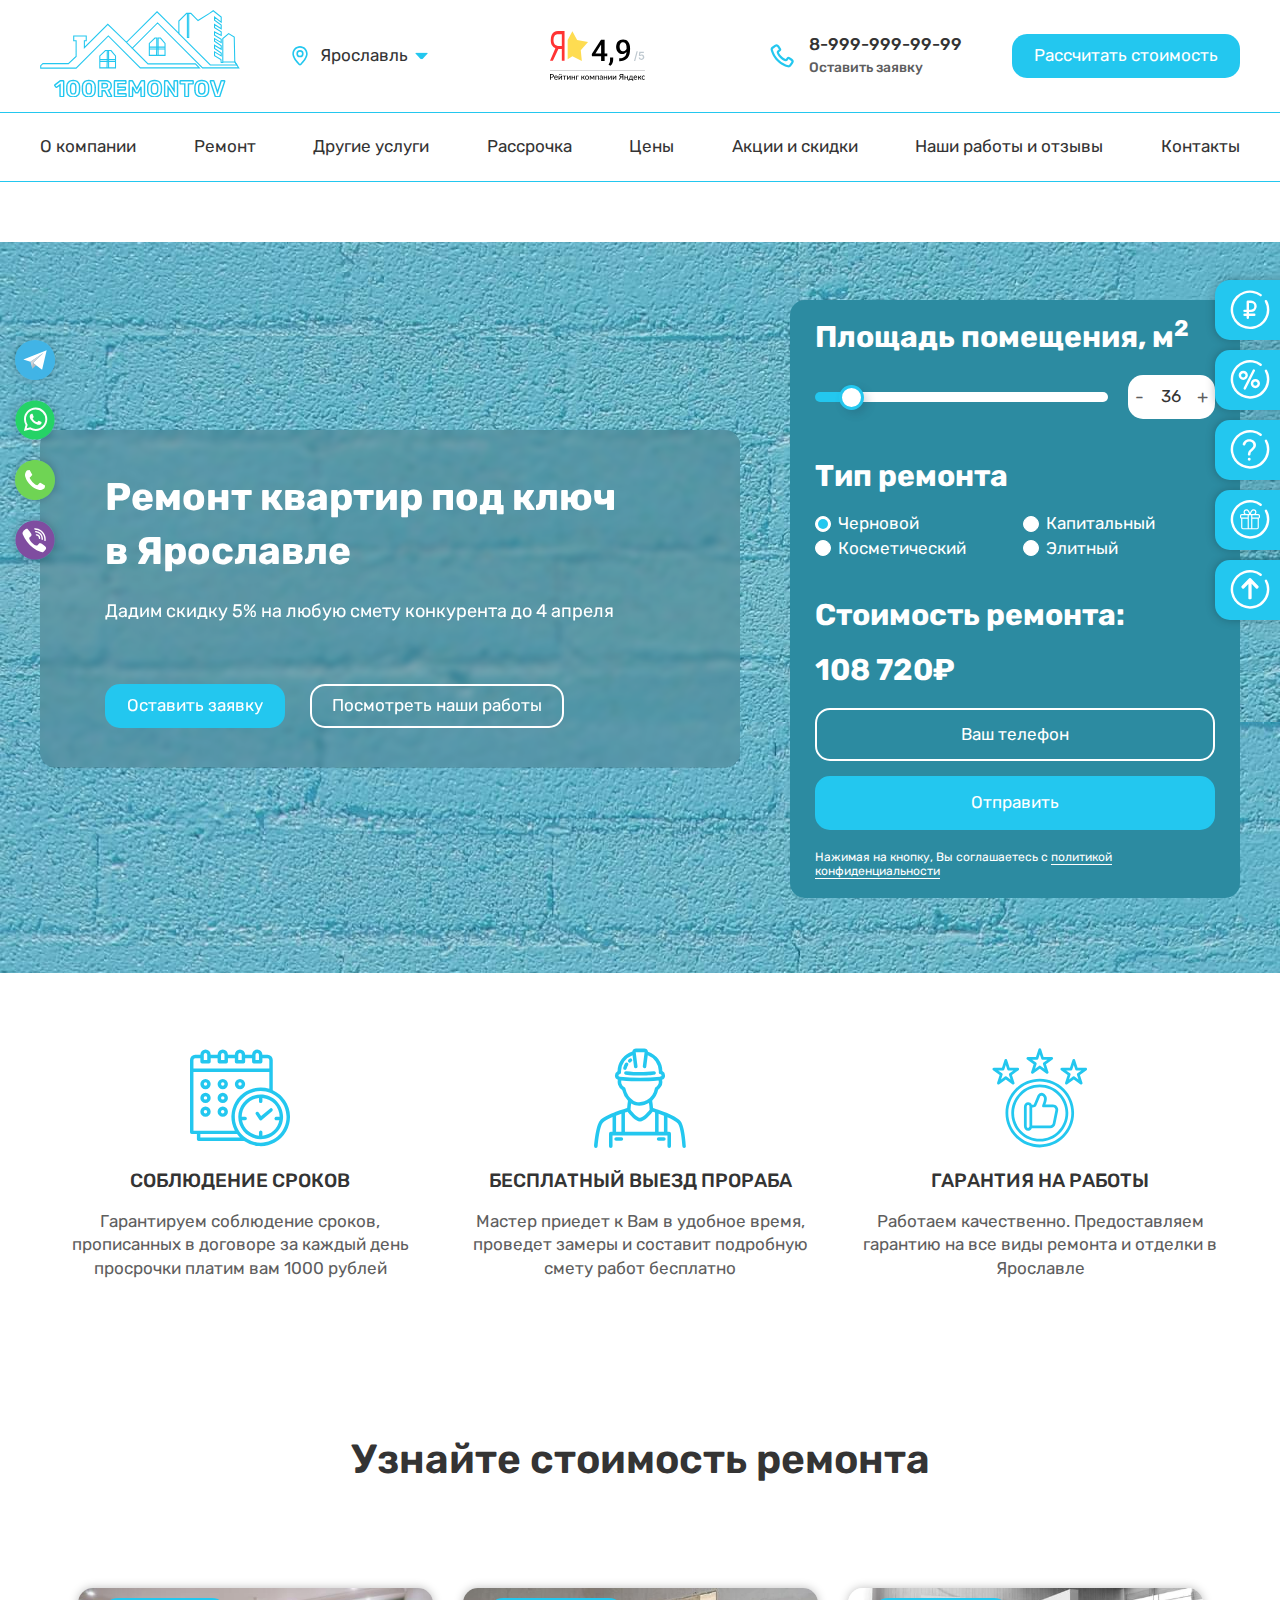
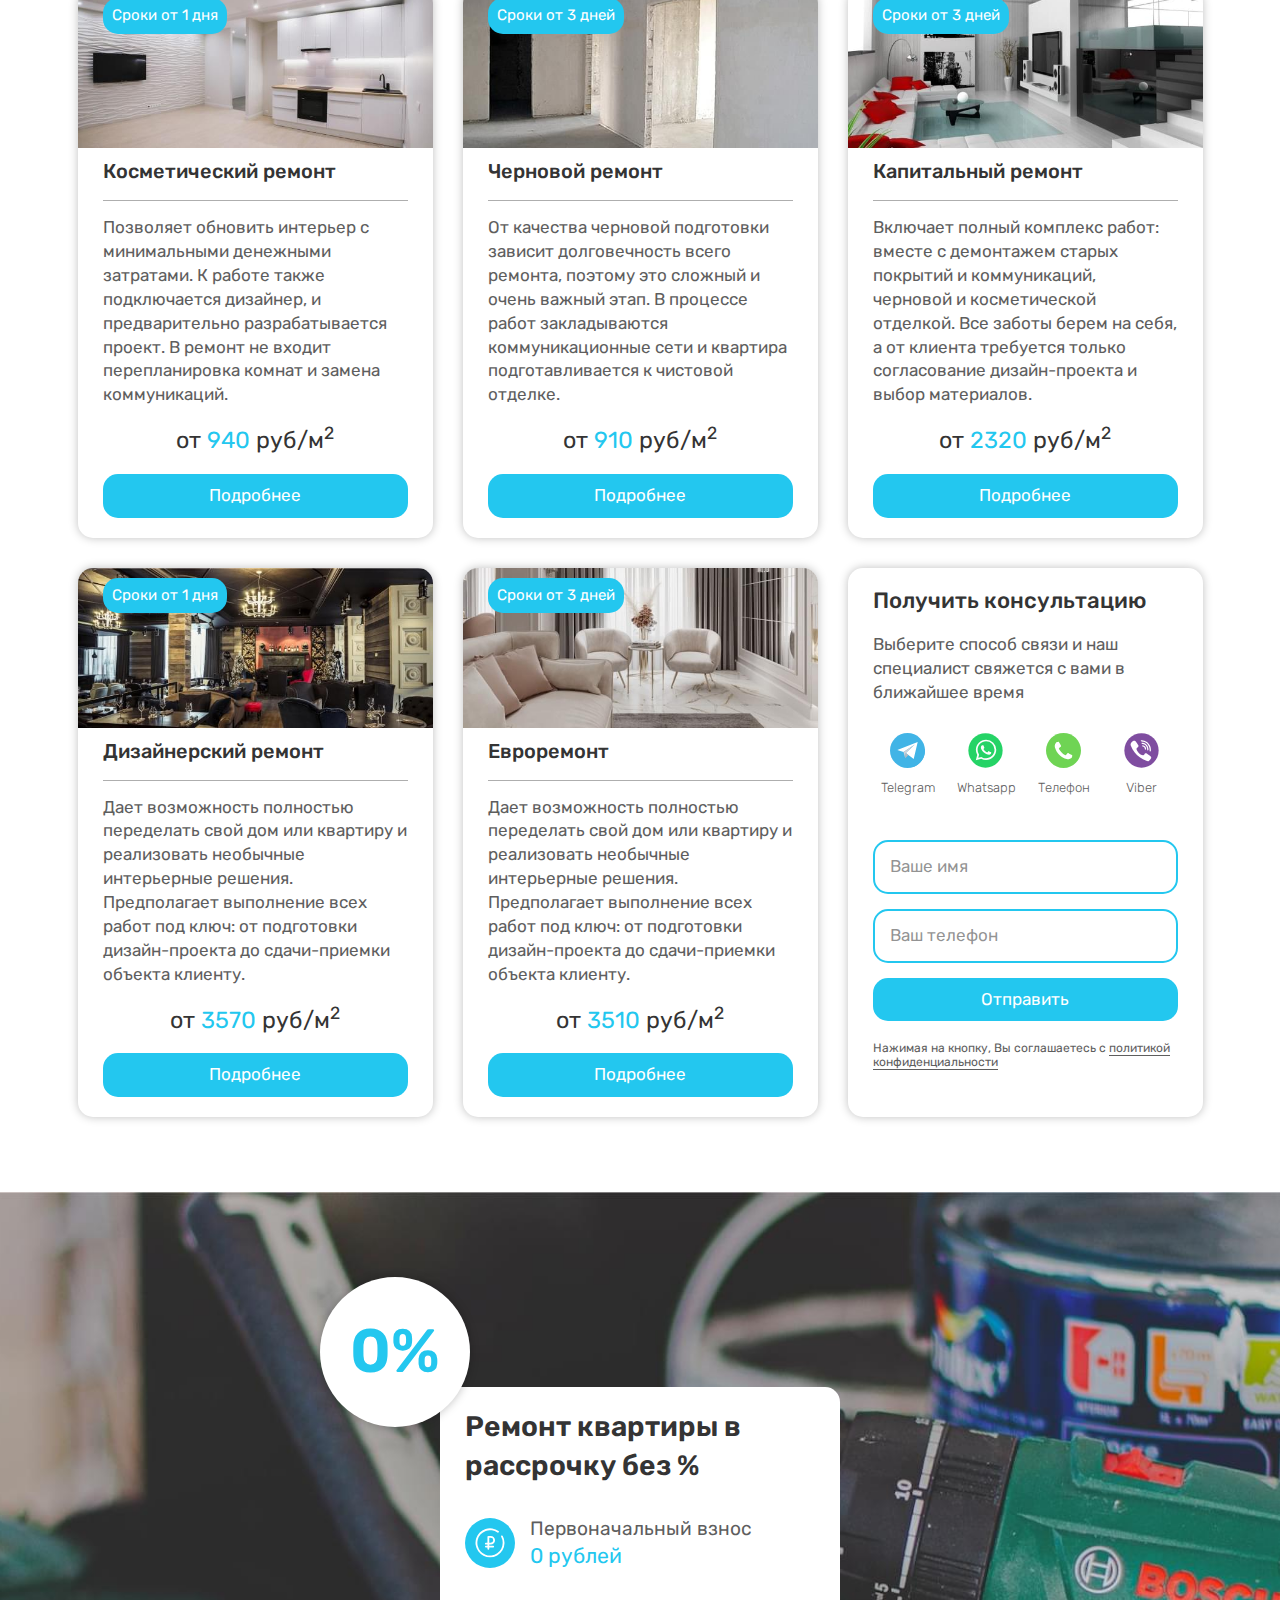
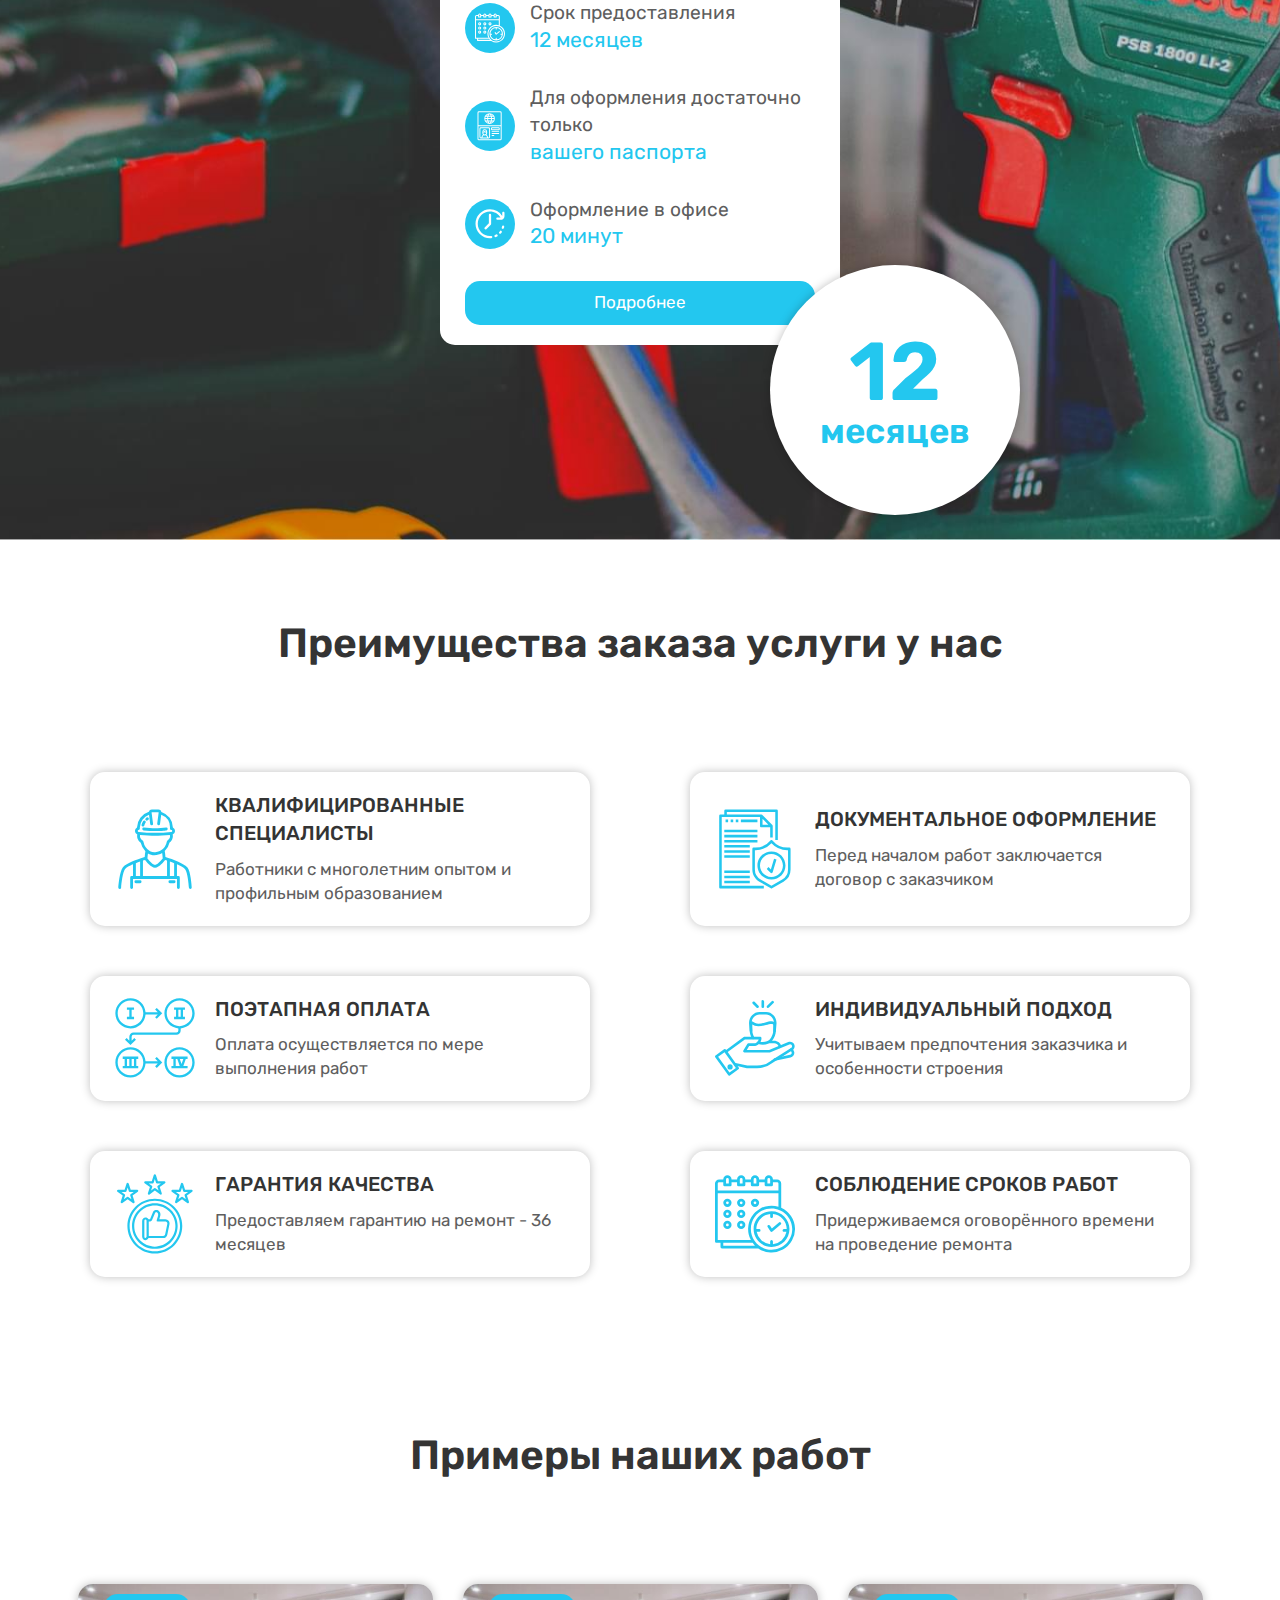
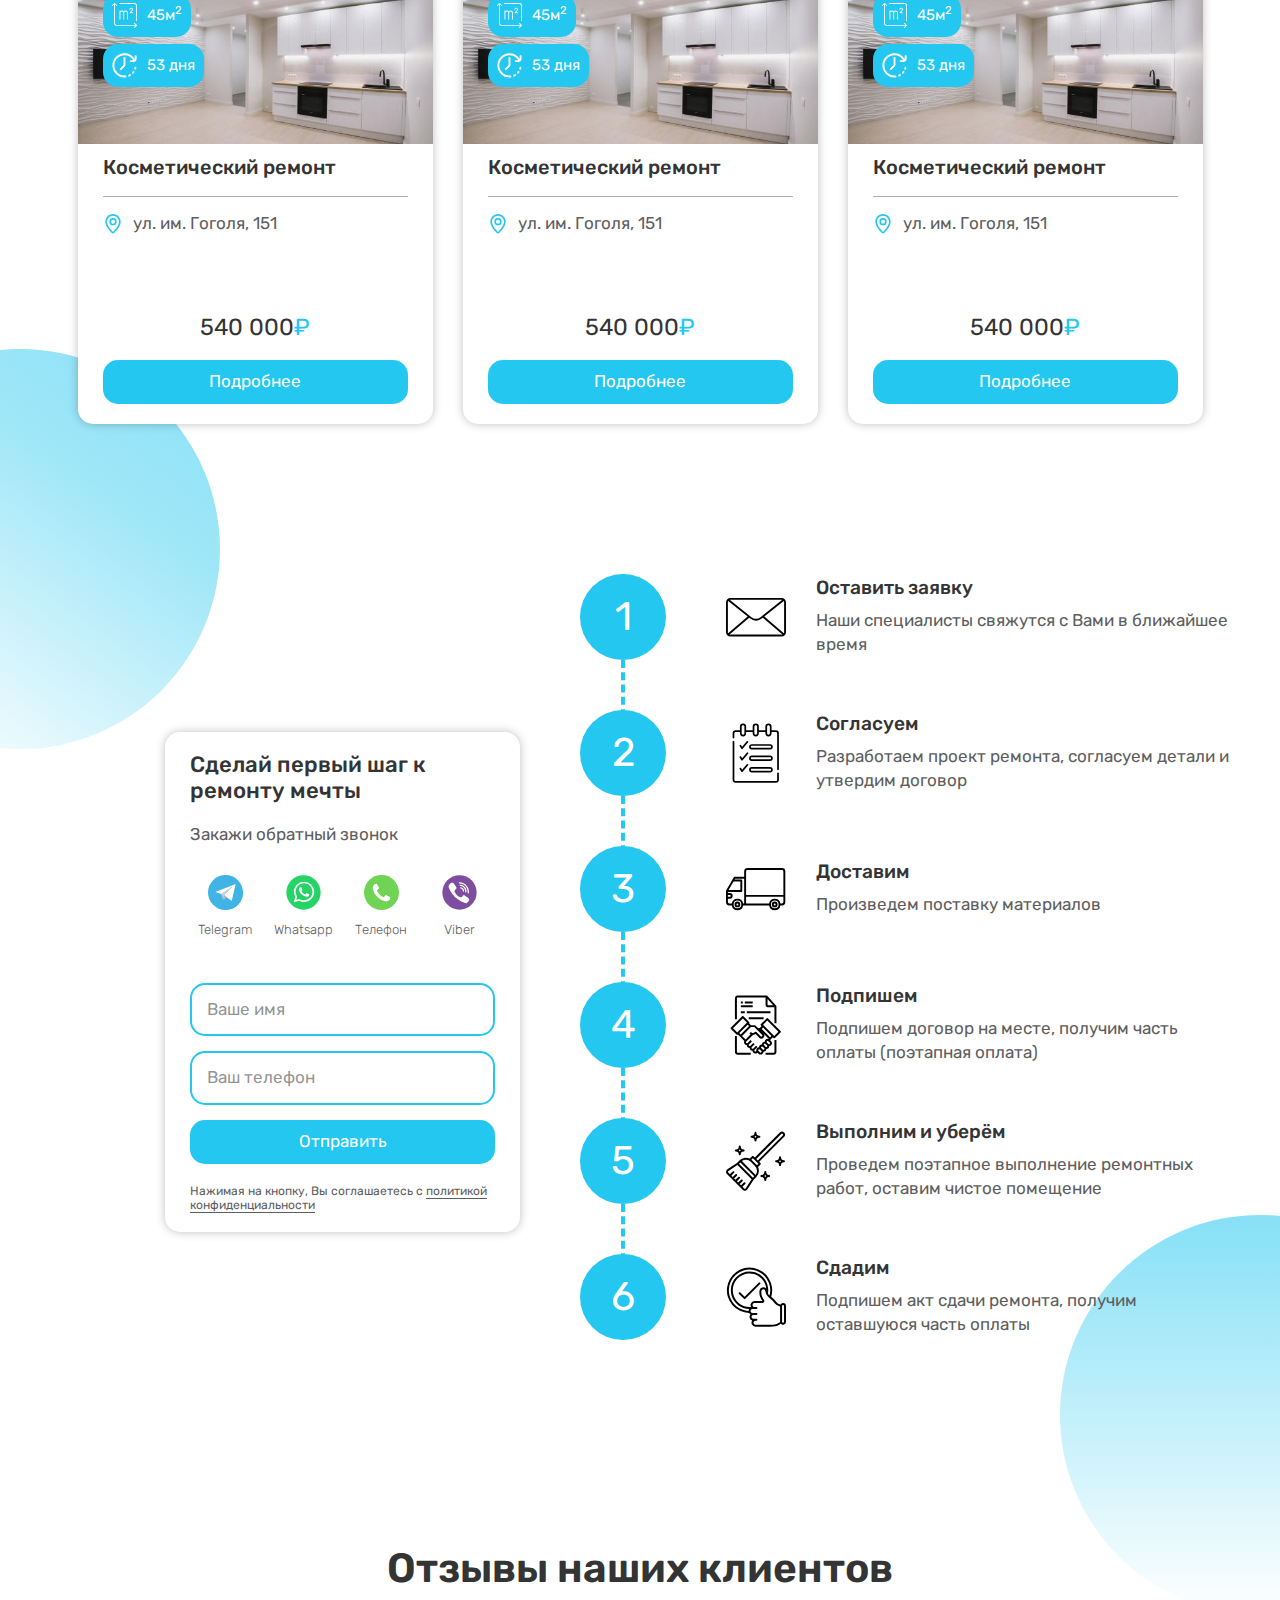
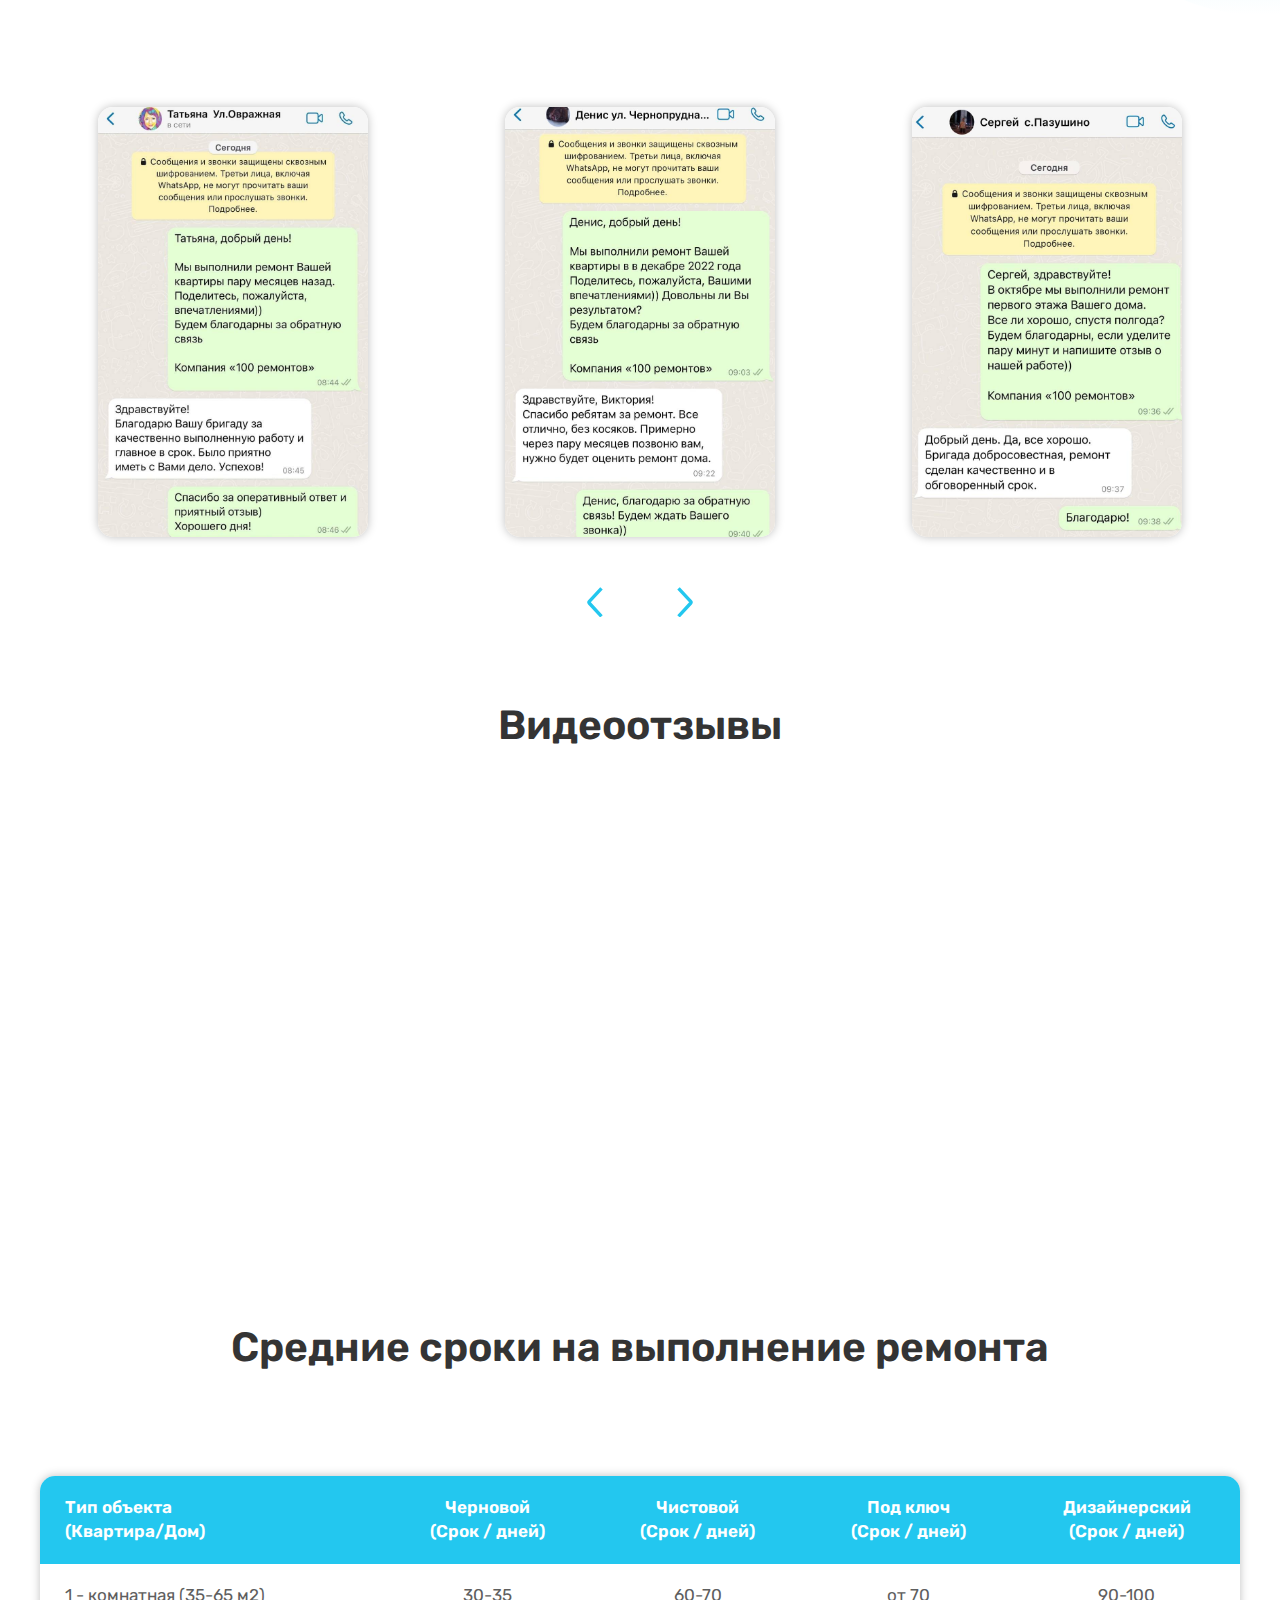
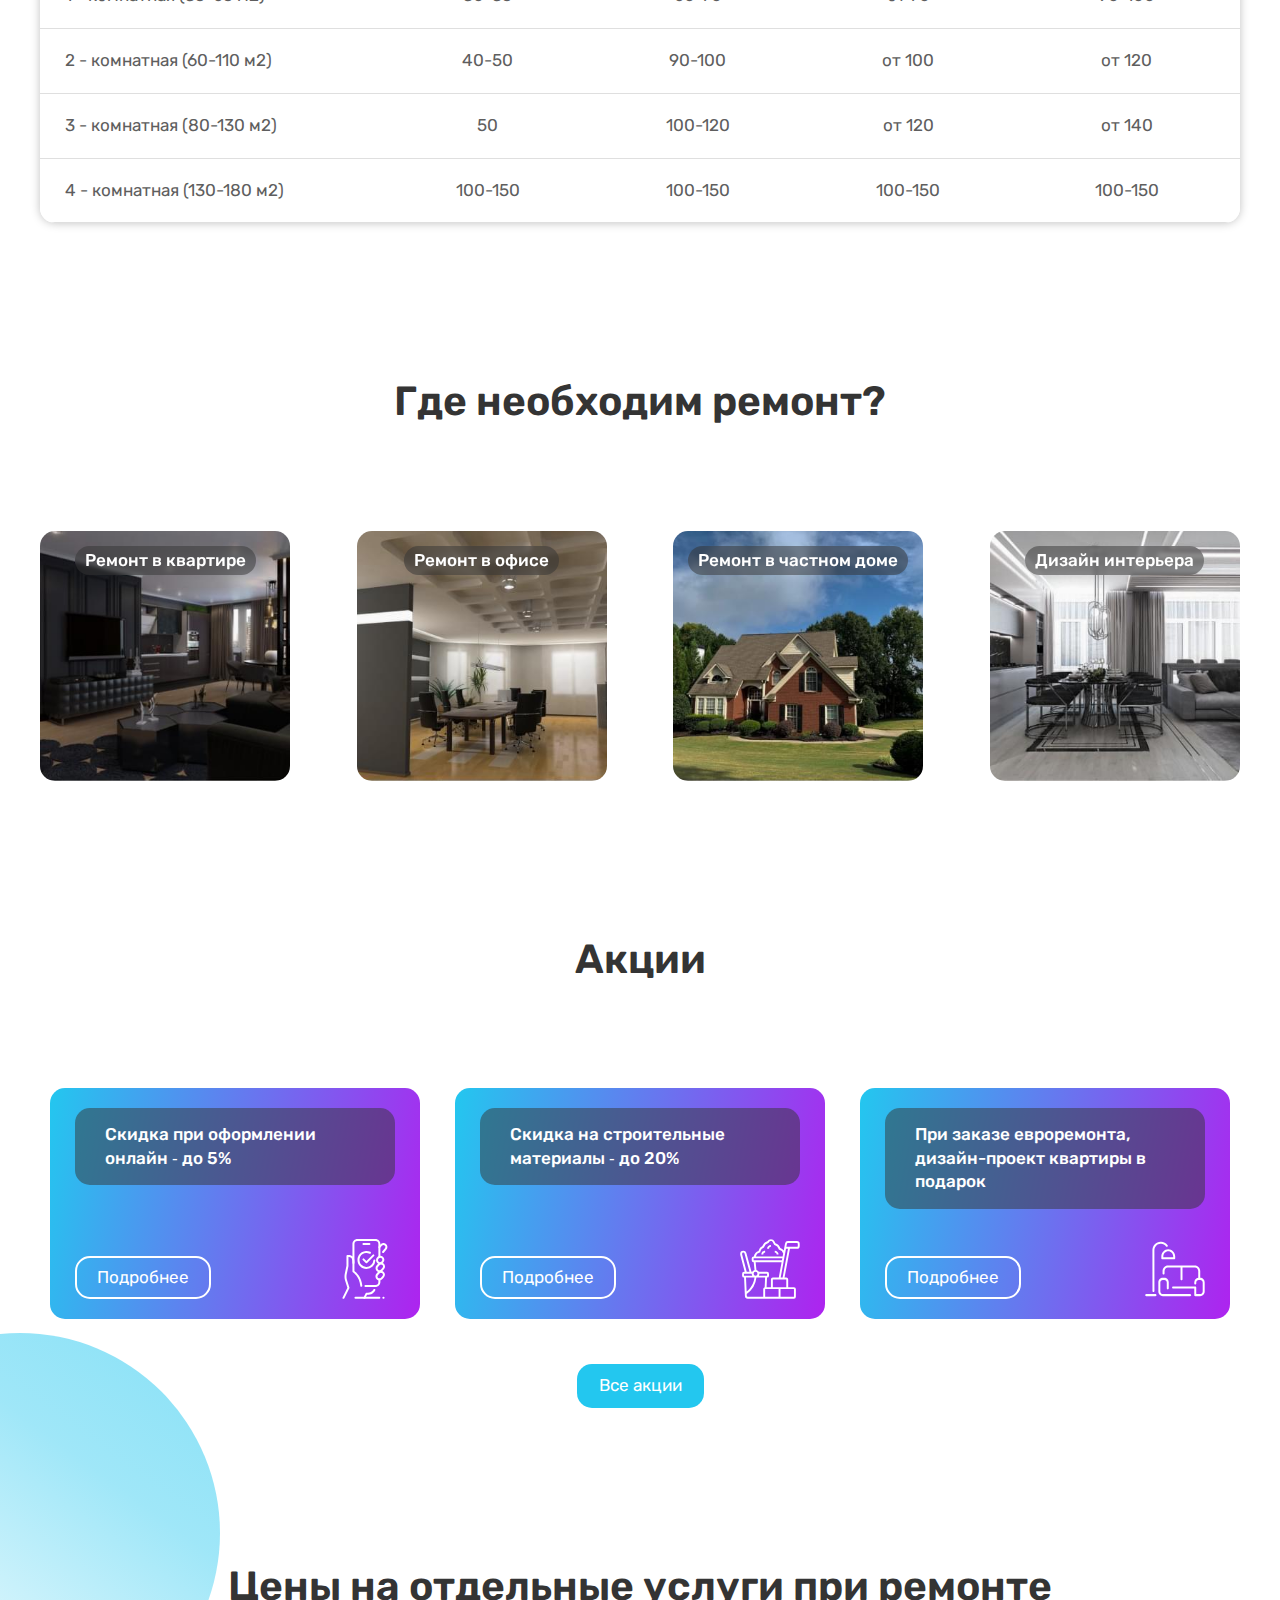
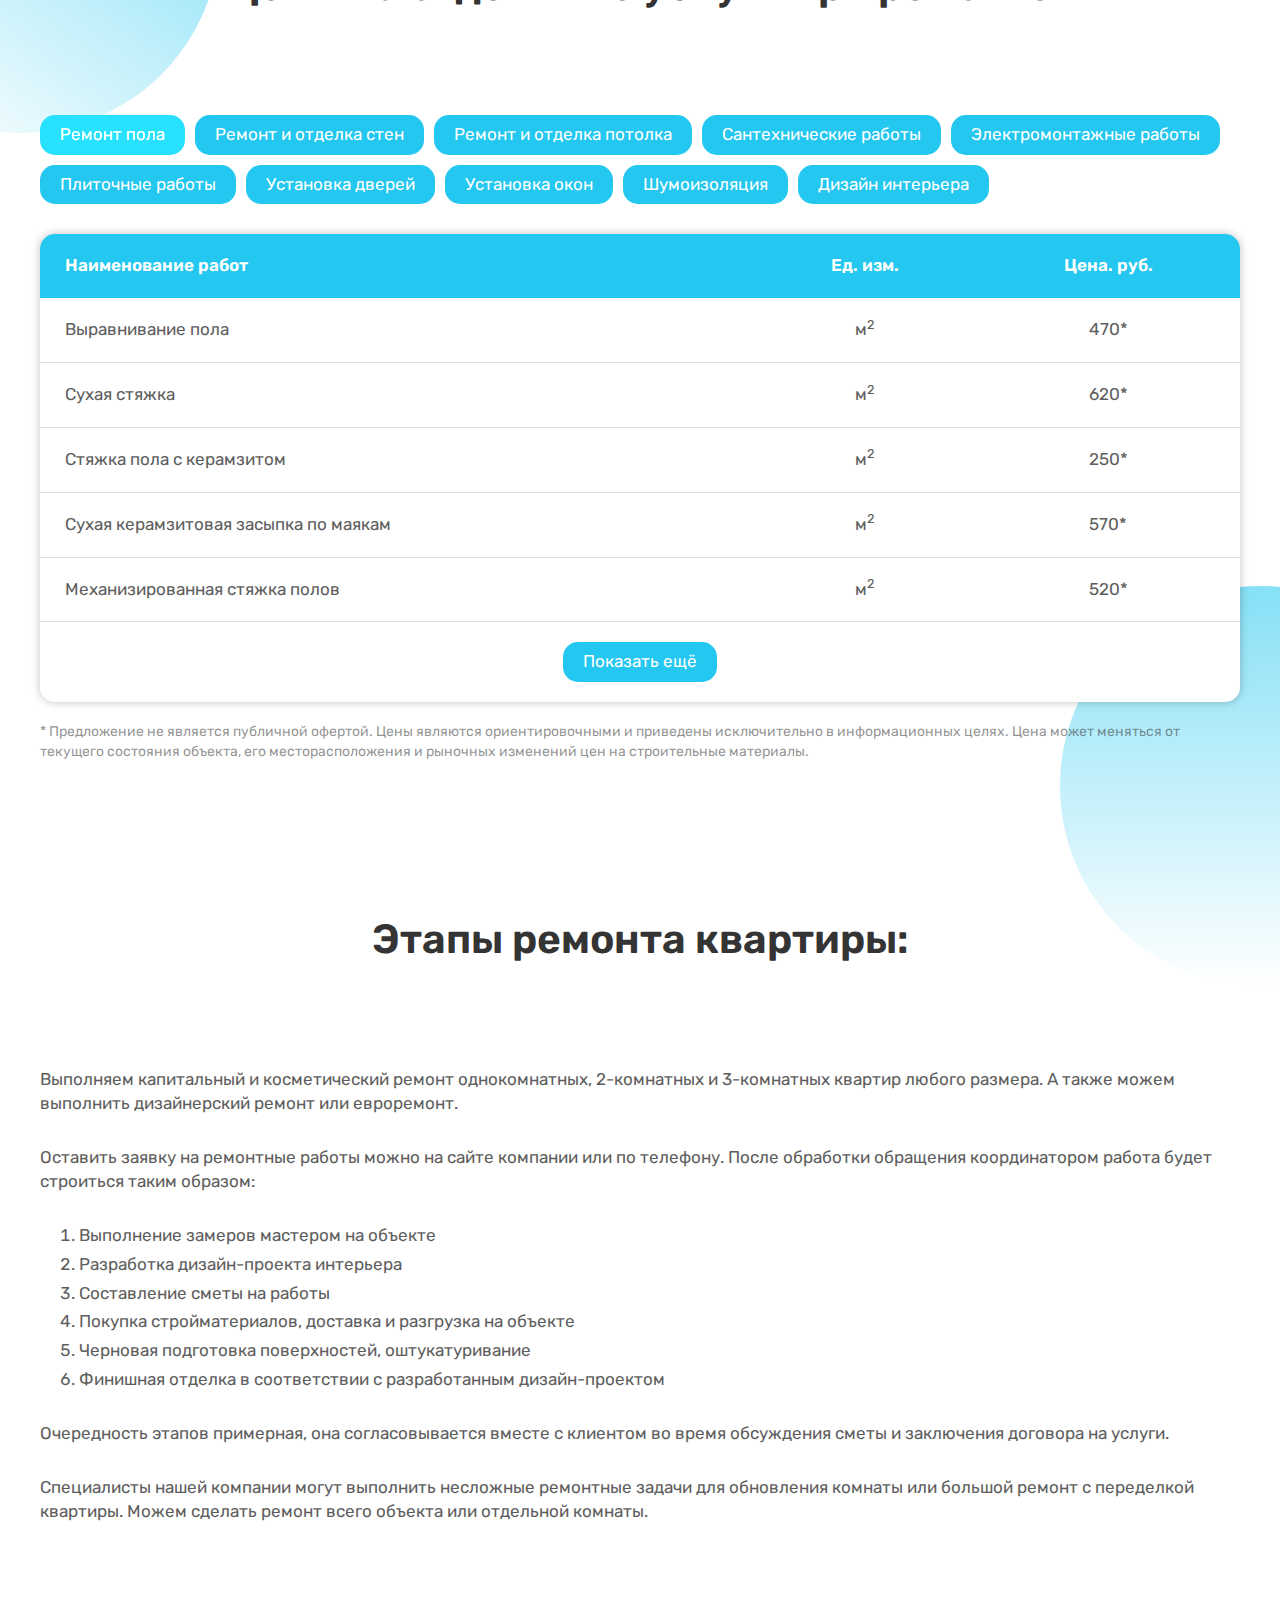
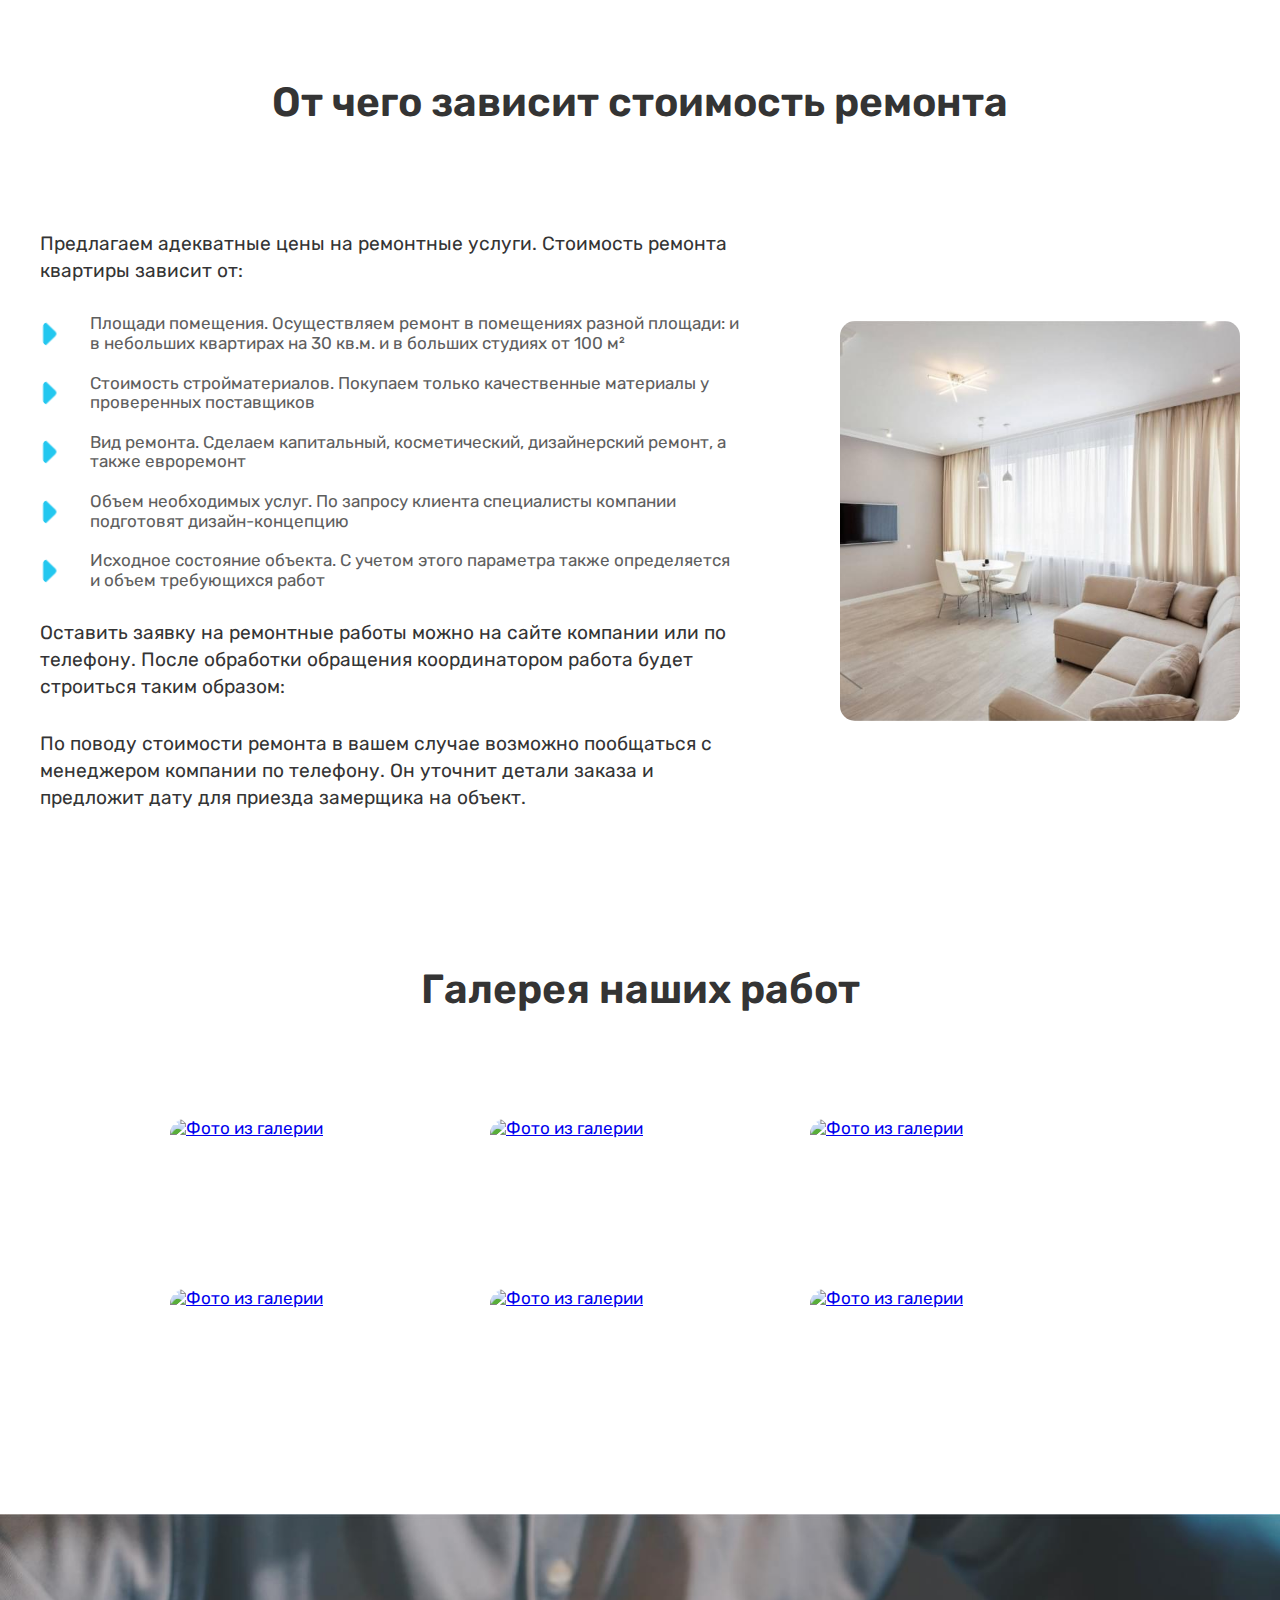
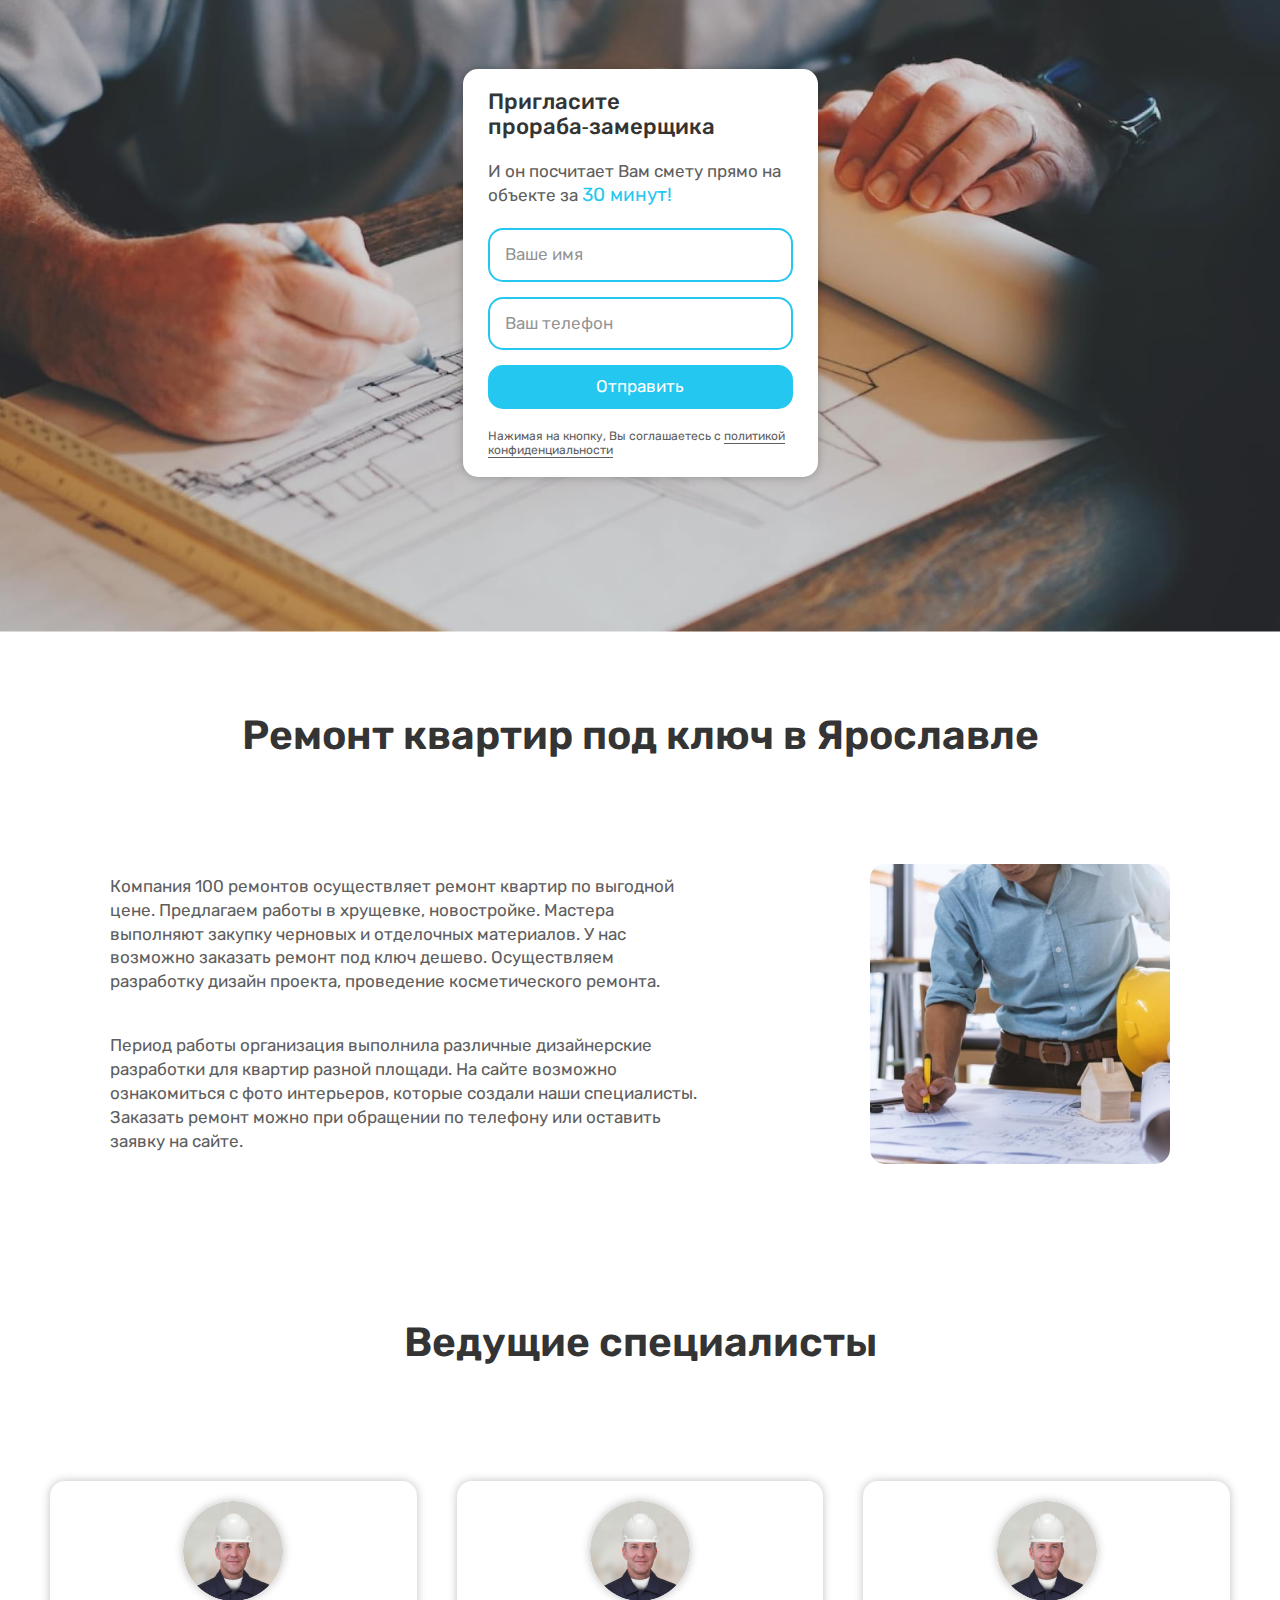
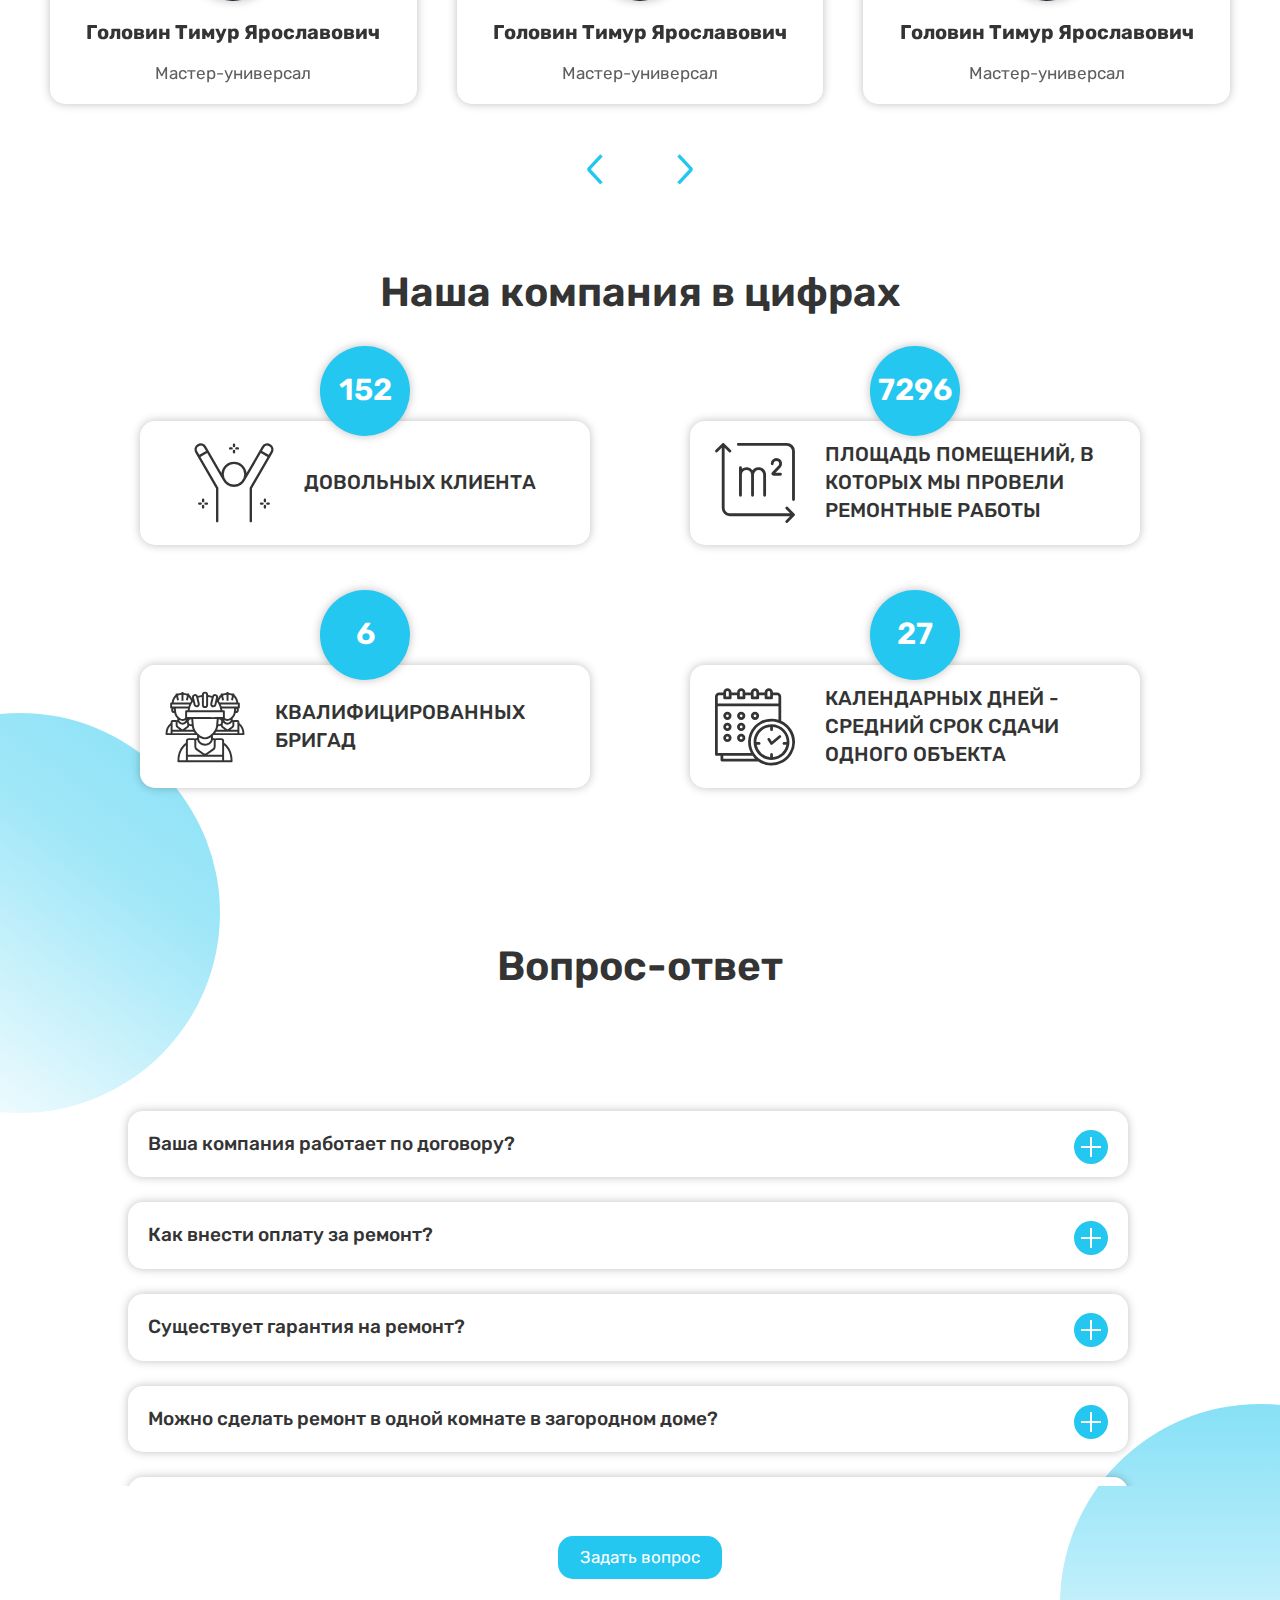
==== commit a428f19a: "Update 2023-05-01T16:50:25.450Z" ====
--- a/index.html
+++ b/index.html
@@ -1 +1 @@
-<!DOCTYPE html><html lang="ru"><head><meta charset="UTF-8"><meta name="viewport" content="width=device-width,initial-scale=1"><link type="image/svg" href="favicon/favicon.svg" rel="shortcut icon"><meta http-equiv="X-UA-Compatible" content="ie=edge"><meta name="theme-color" content="#111111"><title>Ремонт квартир цены от 1499 рублей м² в Ярославле. Дизайн под ключ</title><link href="css/styles.min.css" rel="stylesheet"></head><body><div class="site-container" id="siteContainer"><header class="header"><div class="header__container"><div class="header__left"><a class="header__logo logo" href="#"><img class="logo__img" src="img/header/logo.svg" alt="Logo"></a><div class="select"><div class="select__header"><svg class="select__geo"><use href="img/icons/sprite.svg#geo"></use></svg> <span class="select__current">Ярославль</span> <svg class="select__arrow"><use href="img/icons/sprite.svg#arrow"></use></svg></div><div class="select__body"><div class="select__item">Ярославль</div><div class="select__item">Гаврилов&#160;Ям</div><div class="select__item">Данилов</div><div class="select__item">Любим</div><div class="select__item">Мышкин</div><div class="select__item">Переславль&#8209;Залесский</div><div class="select__item">Пошехонье</div><div class="select__item">Ростов</div><div class="select__item">Рыбинск</div><div class="select__item">Тутаев</div><div class="select__item">Углич</div></div></div></div><svg class="header__yandex"><use href="img/icons/sprite.svg#yandex"></use></svg><div class="header__links links"><div class="links__inner"><svg class="links__icon-phone"><use href="img/icons/sprite.svg#phone"></use></svg><div class="links__item links-item"><a class="links-item__phone link-reset" href="tel:+79999999999">8-999-999-99-99</a> <a class="links-item__modal link-reset modal-link" href="#modalApplication">Оставить заявку</a></div></div><a class="header__link link link-reset modal-link" href="#modalQuiz">Рассчитать стоимость</a></div><button class="menu__burger burger btn-reset"><span class="burger__line"></span></button></div><div class="header__menu menu"><div class="header__container header__container--bottom"><nav class="menu__body"><ul class="menu__list list-reset"><li class="menu__item"><a class="menu__link link-reset" href="#" data-goto=".section-1">О компании</a></li><li class="menu__item"><a class="menu__link link-reset" href="#" data-goto=".section-2">Ремонт</a></li><li class="menu__item"><a class="menu__link link-reset" href="#" data-goto=".section-3">Другие услуги</a></li><li class="menu__item"><a class="menu__link link-reset" href="#" data-goto=".section-3">Рассрочка</a></li><li class="menu__item"><a class="menu__link link-reset" href="#" data-goto=".section-3">Цены</a></li><li class="menu__item"><a class="menu__link link-reset" href="#" data-goto=".section-3">Акции и скидки</a></li><li class="menu__item"><a class="menu__link link-reset" href="#" data-goto=".section-3">Наши работы и отзывы</a></li><li class="menu__item"><a class="menu__link link-reset" href="#" data-goto=".section-3">Контакты</a></li></ul></nav></div></div></header><main class="main"><section class="section section-hero"><div class="container"><div class="hero"><div class="hero__card"><h1 class="hero__title">Ремонт квартир под ключ в&nbsp;Ярославле</h1><p class="hero__text">Дадим скидку 5% на любую смету конкурента до 4 апреля</p><div class="hero__links"><a class="link link-reset modal-link" href="#modalApplication">Оставить заявку</a> <a class="link link--transparent link-reset" href="#/">Посмотреть наши работы</a></div></div><form class="calc" action="#"><h2 class="calc__title">Площадь помещения,&#160;м<sup>2</sup></h2><div class="calc__square calc-square"><input class="calc-square__range" id="calcRange" type="range" value="36" min="1" max="400"> <label class="calc-square__label" for="calcRange"><button class="calc-square__button btn-reset" id="randgeSubtraction" type="button">-</button> <input class="calc-square__value" type="text" value="36"> <button class="calc-square__button btn-reset" id="randgeAdd" type="button">+</button></label></div><h2 class="calc__title">Тип ремонта</h2><div class="calc__type calc-type"><div class="calc-type__item"><label class="calc-type__value" for="draftRepair"><input class="calc-type__radio-real" id="draftRepair" name="radio" type="radio" checked="checked"> <span class="calc-type__radio-fake"></span> <span class="task__name">Черновой</span></label></div><div class="calc-type__item"><label class="calc-type__value" for="capitalRepair"><input class="calc-type__radio-real" id="capitalRepair" name="radio" type="radio"> <span class="calc-type__radio-fake"></span> <span class="task__name">Капитальный</span></label></div><div class="calc-type__item"><label class="calc-type__value" for="cosmeticRepair"><input class="calc-type__radio-real" id="cosmeticRepair" name="radio" type="radio"> <span class="calc-type__radio-fake"></span> <span class="task__name">Косметический</span></label></div><div class="calc-type__item"><label class="calc-type__value" for="eliteRepair"><input class="calc-type__radio-real" id="eliteRepair" name="radio" type="radio"> <span class="calc-type__radio-fake"></span> <span class="task__name">Элитный</span></label></div></div><h2 class="calc__title">Стоимость ремонта:</h2><output class="calc__cost">108 720&#8381;</output><div class="calc__inner"><input class="calc__phone" id="calcPhone" type="text" placeholder="Ваш телефон"> <input class="calc__send" id="calcSend" type="submit" value="Отправить"></div><p class="calc__policy calc-policy">Нажимая на кнопку, Вы соглашаетесь с <a class="calc-policy__link link-reset" href="#/">политикой конфиденциальности</a></p></form></div></div></section><section class="section"><div class="container"><div class="info"><div class="info__cards"><div class="info__card info-card"><svg class="info-card__icon"><use href="img/icons/sprite.svg#calendar"></use></svg><h2 class="info-card__title">Соблюдение сроков</h2><p class="info-card__descr">Гарантируем соблюдение сроков, прописанных в договоре за каждый день просрочки платим вам 1000 рублей</p></div><div class="info__card info-card"><svg class="info-card__icon"><use href="img/icons/sprite.svg#worker"></use></svg><h2 class="info-card__title">Бесплатный выезд прораба</h2><p class="info-card__descr">Мастер приедет к Вам в удобное время, проведет замеры и составит подробную смету работ бесплатно</p></div><div class="info__card info-card"><svg class="info-card__icon"><use href="img/icons/sprite.svg#guarantee"></use></svg><h2 class="info-card__title">Гарантия на работы</h2><p class="info-card__descr">Работаем качественно. Предоставляем гарантию на все виды ремонта и отделки в Ярославле</p></div></div></div></div></section><section class="section"><div class="container"><div class="cost"><h2 class="title">Узнайте стоимость ремонта</h2><div class="cost__wrap"><div class="cost__card cost-card"><div class="cost-card__img"><span class="cost-card__deadline">Сроки от 1 дня</span><picture><source type="image/webp" data-srcset="img/cost/repair-photo-1.webp"><img class="lazyload" alt="Ремонт" data-src="img/cost/repair-photo-1.jpg"></picture></div><div class="cost-card__content"><h3 class="cost-card__title">Косметический ремонт</h3><p class="text cost-card__text">Позволяет обновить интерьер с минимальными денежными затратами. К работе также подключается дизайнер, и предварительно разрабатывается проект. В ремонт не входит перепланировка комнат и замена коммуникаций.</p><div class="cost-card__inner"><span class="cost-card__cost">от <span class="cost-card__cost cost-card__cost--blue">940</span> руб/м<sup>2</sup> </span><a class="link link-reset" href="#/">Подробнее</a></div></div></div><div class="cost__card cost-card"><div class="cost-card__img"><span class="cost-card__deadline">Сроки от 3 дней</span><picture><source type="image/webp" data-srcset="img/cost/repair-photo-2.webp"><img class="lazyload" alt="Ремонт" data-src="img/cost/repair-photo-2.jpg"></picture></div><div class="cost-card__content"><h3 class="cost-card__title">Черновой ремонт</h3><p class="text cost-card__text">От качества черновой подготовки зависит долговечность всего ремонта, поэтому это сложный и очень важный этап. В процессе работ закладываются коммуникационные сети и квартира подготавливается к чистовой отделке.</p><div class="cost-card__inner"><span class="cost-card__cost">от <span class="cost-card__cost cost-card__cost--blue">910</span> руб/м<sup>2</sup> </span><a class="link link-reset" href="#/">Подробнее</a></div></div></div><div class="cost__card cost-card"><div class="cost-card__img"><span class="cost-card__deadline">Сроки от 3 дней</span><picture><source type="image/webp" data-srcset="img/cost/repair-photo-3.webp"><img class="lazyload" alt="Ремонт" data-src="img/cost/repair-photo-3.jpg"></picture></div><div class="cost-card__content"><h3 class="cost-card__title">Капитальный ремонт</h3><p class="text cost-card__text">Включает полный комплекс работ: вместе с демонтажем старых покрытий и коммуникаций, черновой и косметической отделкой. Все заботы берем на себя, а от клиента требуется только согласование дизайн-проекта и выбор материалов.</p><div class="cost-card__inner"><span class="cost-card__cost">от <span class="cost-card__cost cost-card__cost--blue">2320</span> руб/м<sup>2</sup> </span><a class="link link-reset" href="#/">Подробнее</a></div></div></div><div class="cost__card cost-card"><div class="cost-card__img"><span class="cost-card__deadline">Сроки от 1 дня</span><picture><source type="image/webp" data-srcset="img/cost/repair-photo-4.webp"><img class="lazyload" alt="Ремонт" data-src="img/cost/repair-photo-4.jpg"></picture></div><div class="cost-card__content"><h3 class="cost-card__title">Дизайнерский ремонт</h3><p class="text cost-card__text">Дает возможность полностью переделать свой дом или квартиру и реализовать необычные интерьерные решения. Предполагает выполнение всех работ под ключ: от подготовки дизайн-проекта до сдачи-приемки объекта клиенту.</p><div class="cost-card__inner"><span class="cost-card__cost">от <span class="cost-card__cost cost-card__cost--blue">3570</span> руб/м<sup>2</sup> </span><a class="link link-reset" href="#/">Подробнее</a></div></div></div><div class="cost__card cost-card"><div class="cost-card__img"><span class="cost-card__deadline">Сроки от 3 дней</span><picture><source type="image/webp" data-srcset="img/cost/repair-photo-5.webp"><img class="lazyload" alt="Ремонт" data-src="img/cost/repair-photo-5.jpg"></picture></div><div class="cost-card__content"><h3 class="cost-card__title">Евроремонт</h3><p class="text cost-card__text">Дает возможность полностью переделать свой дом или квартиру и реализовать необычные интерьерные решения. Предполагает выполнение всех работ под ключ: от подготовки дизайн-проекта до сдачи-приемки объекта клиенту.</p><div class="cost-card__inner"><span class="cost-card__cost">от <span class="cost-card__cost cost-card__cost--blue">3510</span> руб/м<sup>2</sup> </span><a class="link link-reset" href="#/">Подробнее</a></div></div></div><form class="form" action="#"><h3 class="form__title">Получить консультацию</h3><p class="text form__descr">Выберите способ связи и наш специалист свяжется с вами в ближайшее время</p><div class="form__socials"><div class="form__social form-social"><input class="is-hidden" id="telegramCost" name="social" type="radio" value="telegram"> <label class="form-social__label" for="telegramCost"><svg class="form-social__icon"><use href="img/icons/sprite.svg#telegram-icon"></use></svg> <span class="form-social__name">Telegram</span></label></div><div class="form__social form-social"><input class="is-hidden" id="whatsappCost" name="social" type="radio" value="whatsapp"> <label class="form-social__label" for="whatsappCost"><svg class="form-social__icon"><use href="img/icons/sprite.svg#whatsapp-icon"></use></svg> <span class="form-social__name">Whatsapp</span></label></div><div class="form__social form-social"><input class="is-hidden" id="phoneCost" name="social" type="radio" value="phone"> <label class="form-social__label" for="phoneCost"><svg class="form-social__icon"><use href="img/icons/sprite.svg#phone-icon"></use></svg> <span class="form-social__name">Телефон</span></label></div><div class="form__social form-social"><input class="is-hidden" id="viberCost" name="social" type="radio" value="viber"> <label class="form-social__label" for="viberCost"><svg class="form-social__icon"><use href="img/icons/sprite.svg#viber-icon"></use></svg> <span class="form-social__name">Viber</span></label></div></div><div class="form__inputs"><input class="form__input-text" type="text" placeholder="Ваше имя"> <input class="form__input-text" type="text" placeholder="Ваш телефон"> <input class="btn-reset form__input-button" type="submit" value="Отправить"></div><p class="form__text">Нажимая на кнопку, Вы соглашаетесь с <a class="form__text form__text--link link-reset" href="#/">политикой конфиденциальности</a></p></form></div></div></div></section><section class="section section-installment"><div class="container"><div class="installment"><div class="installment__card installment-card"><div class="installment-card__circle-left">0%</div><h2 class="installment-card__title">Ремонт квартиры в рассрочку без %</h2><ul class="installment-card__list list-reset"><li class="installment-card__item"><div class="installment-card__circle"><svg class="installment-card__icon"><use href="img/icons/sprite.svg#rub"></use></svg></div><p class="installment-card__text">Первоначальный взнос<br><span class="installment-card__text--blue">0 рублей</span></p></li><li class="installment-card__item"><div class="installment-card__circle"><svg class="installment-card__icon"><use href="img/icons/sprite.svg#calendar"></use></svg></div><p class="installment-card__text">Срок предоставления<br><span class="installment-card__text--blue">12 месяцев</span></p></li><li class="installment-card__item"><div class="installment-card__circle"><svg class="installment-card__icon"><use href="img/icons/sprite.svg#passport"></use></svg></div><p class="installment-card__text">Для оформления достаточно только<br><span class="installment-card__text--blue">вашего паспорта</span></p></li><li class="installment-card__item"><div class="installment-card__circle"><svg class="installment-card__icon"><use href="img/icons/sprite.svg#time"></use></svg></div><p class="installment-card__text">Оформление в офисе<br><span class="installment-card__text--blue">20 минут</span></p></li></ul><a class="installment-card__link link link-reset modal-link" href="#modalInstallment">Подробнее</a><div class="installment-card__circle-right"><span class="installment-card__text installment-card__text--big">12</span> <span>месяцев</span></div></div></div></div></section><section class="section"><div class="container"><div class="advantage"><h2 class="title">Преимущества заказа услуги у нас</h2><div class="advantage__cards"><div class="advantage__card advantage-card"><svg class="advantage-card__icon"><use href="img/icons/sprite.svg#worker"></use></svg><div class="advantage-card__text"><h3 class="advantage-card__title">Квалифицированные специалисты</h3><p class="advantage-card__descr">Работники с многолетним опытом и профильным образованием</p></div></div><div class="advantage__card advantage-card"><svg class="advantage-card__icon"><use href="img/icons/sprite.svg#documentation"></use></svg><div class="advantage-card__text"><h3 class="advantage-card__title">Документальное оформление</h3><p class="advantage-card__descr">Перед началом работ заключается договор с заказчиком</p></div></div><div class="advantage__card advantage-card"><svg class="advantage-card__icon"><use href="img/icons/sprite.svg#stages"></use></svg><div class="advantage-card__text"><h3 class="advantage-card__title">Поэтапная оплата</h3><p class="advantage-card__descr">Оплата осуществляется по мере выполнения работ</p></div></div><div class="advantage__card advantage-card"><svg class="advantage-card__icon"><use href="img/icons/sprite.svg#individual-approach"></use></svg><div class="advantage-card__text"><h3 class="advantage-card__title">Индивидуальный подход</h3><p class="advantage-card__descr">Учитываем предпочтения заказчика и особенности строения</p></div></div><div class="advantage__card advantage-card"><svg class="advantage-card__icon"><use href="img/icons/sprite.svg#guarantee"></use></svg><div class="advantage-card__text"><h3 class="advantage-card__title">Гарантия качества</h3><p class="advantage-card__descr">Предоставляем гарантию на ремонт - 36 месяцев</p></div></div><div class="advantage__card advantage-card"><svg class="advantage-card__icon"><use href="img/icons/sprite.svg#calendar"></use></svg><div class="advantage-card__text"><h3 class="advantage-card__title">Соблюдение сроков работ</h3><p class="advantage-card__descr">Придерживаемся оговорённого времени на проведение ремонта</p></div></div></div></div></div></section><section class="section"><div class="container"><div class="examples"><h2 class="title">Примеры наших работ</h2><div class="examples__cards"><div class="examples__card examples-card"><div class="examples-card__img"><span class="examples-card__square"><svg class="examples-card__icon"><use href="img/icons/sprite.svg#square"></use></svg> 45м<sup>2</sup></span> <span class="examples-card__deadline"><svg class="examples-card__icon"><use href="img/icons/sprite.svg#time"></use></svg> 53 дня</span><picture><source type="image/webp" data-srcset="img/cost/repair-photo-1.webp"><img class="lazyload" alt="Ремонт" data-src="img/cost/repair-photo-1.jpg"></picture></div><div class="examples-card__content"><h3 class="examples-card__title">Косметический ремонт</h3><div class="examples-card__geo geo"><svg class="geo__icon"><use href="img/icons/sprite.svg#geo"></use></svg> <span class="geo__text text">ул. им. Гоголя, 151</span></div><div class="examples-card__inner"><span class="examples-card__examples">540 000<span class="examples-card__examples examples-card__examples--blue">&#8381;</span> </span><a class="link link-reset" href="#/">Подробнее</a></div></div></div><div class="examples__card examples-card"><div class="examples-card__img"><span class="examples-card__square"><svg class="examples-card__icon"><use href="img/icons/sprite.svg#square"></use></svg> 45м<sup>2</sup></span> <span class="examples-card__deadline"><svg class="examples-card__icon"><use href="img/icons/sprite.svg#time"></use></svg> 53 дня</span><picture><source type="image/webp" data-srcset="img/cost/repair-photo-1.webp"><img class="lazyload" alt="Ремонт" data-src="img/cost/repair-photo-1.jpg"></picture></div><div class="examples-card__content"><h3 class="examples-card__title">Косметический ремонт</h3><div class="examples-card__geo geo"><svg class="geo__icon"><use href="img/icons/sprite.svg#geo"></use></svg> <span class="geo__text text">ул. им. Гоголя, 151</span></div><div class="examples-card__inner"><span class="examples-card__examples">540 000<span class="examples-card__examples examples-card__examples--blue">&#8381;</span> </span><a class="link link-reset" href="#/">Подробнее</a></div></div></div><div class="examples__card examples-card"><div class="examples-card__img"><span class="examples-card__square"><svg class="examples-card__icon"><use href="img/icons/sprite.svg#square"></use></svg> 45м<sup>2</sup></span> <span class="examples-card__deadline"><svg class="examples-card__icon"><use href="img/icons/sprite.svg#time"></use></svg> 53 дня</span><picture><source type="image/webp" data-srcset="img/cost/repair-photo-1.webp"><img class="lazyload" alt="Ремонт" data-src="img/cost/repair-photo-1.jpg"></picture></div><div class="examples-card__content"><h3 class="examples-card__title">Косметический ремонт</h3><div class="examples-card__geo geo"><svg class="geo__icon"><use href="img/icons/sprite.svg#geo"></use></svg> <span class="geo__text text">ул. им. Гоголя, 151</span></div><div class="examples-card__inner"><span class="examples-card__examples">540 000<span class="examples-card__examples examples-card__examples--blue">&#8381;</span> </span><a class="link link-reset" href="#/">Подробнее</a></div></div></div></div></div></div></section><section class="section section--decor"><div class="container"><div class="steps"><div class="steps__form"><form class="form" action="#"><h2 class="form__title">Сделай первый шаг к ремонту мечты</h2><p class="text form__descr">Закажи обратный звонок</p><div class="form__socials"><div class="form__social form-social"><input class="is-hidden" id="telegram" name="social" type="radio" value="telegram"> <label class="form-social__label" for="telegram"><svg class="form-social__icon"><use href="img/icons/sprite.svg#telegram-icon"></use></svg> <span class="form-social__name">Telegram</span></label></div><div class="form__social form-social"><input class="is-hidden" id="whatsappSteps" name="social" type="radio" value="whatsapp"> <label class="form-social__label" for="whatsappSteps"><svg class="form-social__icon"><use href="img/icons/sprite.svg#whatsapp-icon"></use></svg> <span class="form-social__name">Whatsapp</span></label></div><div class="form__social form-social"><input class="is-hidden" id="phoneSteps" name="social" type="radio" value="phone"> <label class="form-social__label" for="phoneSteps"><svg class="form-social__icon"><use href="img/icons/sprite.svg#phone-icon"></use></svg> <span class="form-social__name">Телефон</span></label></div><div class="form__social form-social"><input class="is-hidden" id="viberSteps" name="social" type="radio" value="viber"> <label class="form-social__label" for="viberSteps"><svg class="form-social__icon"><use href="img/icons/sprite.svg#viber-icon"></use></svg> <span class="form-social__name">Viber</span></label></div></div><div class="form__inputs"><input class="form__input-text" id="nameSteps" type="text" placeholder="Ваше имя"> <input class="form__input-text" type="text" placeholder="Ваш телефон"> <input class="btn-reset form__input-button" type="submit" value="Отправить"></div><p class="form__text">Нажимая на кнопку, Вы соглашаетесь с <a class="form__text form__text--link link-reset" href="#/">политикой конфиденциальности</a></p></form></div><div class="steps__cards"><div class="steps__card steps-card"><div class="steps-card__circle"></div><div class="steps-card__content"><svg class="steps-card__icon"><use href="img/icons/sprite.svg#message"></use></svg><div class="steps-card__text"><h2 class="steps-card__title">Оставить заявку</h2><p class="steps-card__descr">Наши специалисты свяжутся с Вами в ближайшее время</p></div></div></div><div class="steps__card steps-card"><div class="steps-card__circle"></div><div class="steps-card__content"><svg class="steps-card__icon"><use href="img/icons/sprite.svg#todo-list"></use></svg><div class="steps-card__text"><h2 class="steps-card__title">Согласуем</h2><p class="steps-card__descr">Разработаем проект ремонта, согласуем детали и утвердим договор</p></div></div></div><div class="steps__card steps-card"><div class="steps-card__circle"></div><div class="steps-card__content"><svg class="steps-card__icon"><use href="img/icons/sprite.svg#car"></use></svg><div class="steps-card__text"><h2 class="steps-card__title">Доставим</h2><p class="steps-card__descr">Произведем поставку материалов</p></div></div></div><div class="steps__card steps-card"><div class="steps-card__circle"></div><div class="steps-card__content"><svg class="steps-card__icon"><use href="img/icons/sprite.svg#contract"></use></svg><div class="steps-card__text"><h2 class="steps-card__title">Подпишем</h2><p class="steps-card__descr">Подпишем договор на месте, получим часть оплаты (поэтапная оплата)</p></div></div></div><div class="steps__card steps-card"><div class="steps-card__circle"></div><div class="steps-card__content"><svg class="steps-card__icon"><use href="img/icons/sprite.svg#broom"></use></svg><div class="steps-card__text"><h2 class="steps-card__title">Выполним и уберём</h2><p class="steps-card__descr">Проведем поэтапное выполнение ремонтных работ, оставим чистое помещение</p></div></div></div><div class="steps__card steps-card"><div class="steps-card__circle"></div><div class="steps-card__content"><svg class="steps-card__icon"><use href="img/icons/sprite.svg#done"></use></svg><div class="steps-card__text"><h2 class="steps-card__title">Сдадим</h2><p class="steps-card__descr">Подпишем акт сдачи ремонта, получим оставшуюся часть оплаты</p></div></div></div></div></div></div></section><section class="section"><div class="container"><div class="reviews"><h2 class="title">Отзывы наших клиентов</h2><div class="slider-wrap"><div class="swiper reviews-slider"><div class="swiper-wrapper"><div class="swiper-slide"><div class="review" style="background-image: url('./img/reviews/reviews-photo-1.jpg')"></div></div><div class="swiper-slide"><div class="review" style="background-image: url('./img/reviews/reviews-photo-2.jpg')"></div></div><div class="swiper-slide"><div class="review" style="background-image: url('./img/reviews/reviews-photo-3.jpg')"></div></div><div class="swiper-slide"><div class="review" style="background-image: url('./img/reviews/reviews-photo-4.jpg')"></div></div><div class="swiper-slide"><div class="review" style="background-image: url('./img/reviews/reviews-photo-5.jpg')"></div></div></div></div><div class="swiper-btn swiper-btn--prev reviews-btn--prev"></div><div class="swiper-btn swiper-btn--next reviews-btn--next"></div></div></div></div></section><section class="section"><div class="container"><div class="video-review"><h2 class="title">Видеоотзывы</h2><div class="video-review__wrap"><iframe width="560" height="315" src="https://www.youtube.com/embed/JGGSJVEy_W0" title="YouTube video player" frameborder="0" allow="accelerometer; autoplay; clipboard-write; encrypted-media; gyroscope; picture-in-picture; web-share" allowfullscreen></iframe></div></div></div></section><section class="section"><div class="container"><div class="deadline"><h2 class="title">Средние сроки на выполнение ремонта</h2><div class="table-wrap"><table class="table"><thead class="table__header"><tr class="table__row"><th class="table__title">Тип объекта<br>(Квартира/Дом)</th><th class="table__title">Черновой<br>(Срок / дней)</th><th class="table__title">Чистовой<br>(Срок / дней)</th><th class="table__title">Под ключ<br>(Срок / дней)</th><th class="table__title">Дизайнерский<br>(Срок / дней)</th></tr></thead><tbody class="table__body"><tr class="table__row"><td class="table__item">1 - комнатная (35-65 м2)</td><td class="table__item">30-35</td><td class="table__item">60-70</td><td class="table__item">от 70</td><td class="table__item">90-100</td></tr><tr class="table__row"><td class="table__item">2 - комнатная (60-110 м2)</td><td class="table__item">40-50</td><td class="table__item">90-100</td><td class="table__item">от 100</td><td class="table__item">от 120</td></tr><tr class="table__row"><td class="table__item">3 - комнатная (80-130 м2)</td><td class="table__item">50</td><td class="table__item">100-120</td><td class="table__item">от 120</td><td class="table__item">от 140</td></tr><tr class="table__row"><td class="table__item">4 - комнатная (130-180 м2)</td><td class="table__item">100-150</td><td class="table__item">100-150</td><td class="table__item">100-150</td><td class="table__item">100-150</td></tr></tbody></table></div></div></div></section><section class="section"><div class="container"><div class="where"><h2 class="title">Где необходим ремонт?</h2><div class="where__cards"><a class="where__card where-card link-reset" href="#/" style="background-image: url('img/where/where-img-1.jpg')"><h3 class="where-card__title">Ремонт в квартире</h3></a><a class="where__card where-card link-reset" href="#/" style="background-image: url('img/where/where-img-2.jpg')"><h3 class="where-card__title">Ремонт в офисе</h3></a><a class="where__card where-card link-reset" href="#/" style="background-image: url('img/where/where-img-3.jpg')"><h3 class="where-card__title">Ремонт в частном доме</h3></a><a class="where__card where-card link-reset" href="#/" style="background-image: url('img/where/where-img-4.jpg')"><h3 class="where-card__title">Дизайн интерьера</h3></a></div></div></div></section><section class="section"><div class="container"><div class="stock"><h2 class="title">Акции</h2><div class="stock__cards"><div class="stock__card stock-card"><h3 class="stock-card__title">Скидка при оформлении онлайн&nbsp;&#8209;&nbsp;до&nbsp;5%</h3><div class="stock-card__inner"><a class="stock-card__link link link--transparent link-reset modal-link" href="#modalStock">Подробнее</a> <svg class="stock-card__icon"><use href="img/icons/sprite.svg#smartphone"></use></svg></div></div><div class="stock__card stock-card"><h3 class="stock-card__title">Скидка на строительные материалы&nbsp;&#8209;&nbsp;до&nbsp;20%</h3><div class="stock-card__inner"><a class="stock-card__link link link--transparent link-reset modal-link" href="#modalStock">Подробнее</a> <svg class="stock-card__icon"><use href="img/icons/sprite.svg#tools"></use></svg></div></div><div class="stock__card stock-card"><h3 class="stock-card__title">При заказе евроремонта, дизайн-проект квартиры в подарок</h3><div class="stock-card__inner"><a class="stock-card__link link link--transparent link-reset modal-link" href="#modalStock">Подробнее</a> <svg class="stock-card__icon"><use href="img/icons/sprite.svg#interior"></use></svg></div></div></div><a class="link stock__link link-reset" href="#/">Все акции</a></div></div></section><section class="section"><div class="container"><div class="service-prices"><h2 class="title">Цены на отдельные услуги при ремонте</h2><div class="service-prices__wrap"><div class="tabs"><div class="tabs__header"><div class="tabs__header-item active">Ремонт пола</div><div class="tabs__header-item">Ремонт и отделка стен</div><div class="tabs__header-item">Ремонт и отделка потолка</div><div class="tabs__header-item">Сантехнические работы</div><div class="tabs__header-item">Электромонтажные работы</div><div class="tabs__header-item">Плиточные работы</div><div class="tabs__header-item">Установка дверей</div><div class="tabs__header-item">Установка окон</div><div class="tabs__header-item">Шумоизоляция</div><div class="tabs__header-item">Дизайн интерьера</div></div><div class="tabs__content"><div class="tabs__content-item tab1"><div class="table-wrap"><table class="table"><thead class="table__header"><tr class="table__row"><th class="table__title">Наименование работ</th><th class="table__title">Ед. изм.</th><th class="table__title">Цена. руб.</th></tr></thead><tbody class="table__body"><tr class="table__row"><td class="table__item">Выравнивание пола</td><td class="table__item">м<sup>2</sup></td><td class="table__item">470*</td></tr><tr class="table__row"><td class="table__item">Сухая стяжка</td><td class="table__item">м<sup>2</sup></td><td class="table__item">620*</td></tr><tr class="table__row"><td class="table__item">Стяжка пола с керамзитом</td><td class="table__item">м<sup>2</sup></td><td class="table__item">250*</td></tr><tr class="table__row"><td class="table__item">Сухая керамзитовая засыпка по маякам</td><td class="table__item">м<sup>2</sup></td><td class="table__item">570*</td></tr><tr class="table__row"><td class="table__item">Механизированная стяжка полов</td><td class="table__item">м<sup>2</sup></td><td class="table__item">520*</td></tr><tr class="table__row"><td class="table__item">Полусухая стяжка пола</td><td class="table__item">м<sup>2</sup></td><td class="table__item">450*</td></tr><tr class="table__row"><td class="table__item">Мокрая стяжка 10 см с армированием фиброй</td><td class="table__item">м<sup>2</sup></td><td class="table__item">1160*</td></tr><tr class="table__row"><td class="table__item">Мокрая стяжка 5 см с армированием сеткой</td><td class="table__item">м<sup>2</sup></td><td class="table__item">1240*</td></tr><tr class="table__row"><td class="table__item">Мокрая стяжка 5 см с армированием фиброй</td><td class="table__item">м<sup>2</sup></td><td class="table__item">1280*</td></tr><tr class="table__row"><td class="table__item table__item--center" colspan="3"><a class="link link-reset" href="#/">Показать ещё</a></td></tr></tbody></table></div></div><div class="tabs__content-item tab2"><div class="table-wrap"><table class="table"><thead class="table__header"><tr class="table__row"><th class="table__title">Наименование работ</th><th class="table__title">Ед. изм.</th><th class="table__title">Цена. руб.</th></tr></thead><tbody class="table__body"><tr class="table__row"><td class="table__item">Выравнивание пола</td><td class="table__item">м<sup>2</sup></td><td class="table__item">470*</td></tr><tr class="table__row"><td class="table__item">Сухая стяжка</td><td class="table__item">м<sup>2</sup></td><td class="table__item">620*</td></tr><tr class="table__row"><td class="table__item">Стяжка пола с керамзитом</td><td class="table__item">м<sup>2</sup></td><td class="table__item">250*</td></tr><tr class="table__row"><td class="table__item">Сухая керамзитовая засыпка по маякам</td><td class="table__item">м<sup>2</sup></td><td class="table__item">570*</td></tr><tr class="table__row"><td class="table__item">Механизированная стяжка полов</td><td class="table__item">м<sup>2</sup></td><td class="table__item">520*</td></tr><tr class="table__row"><td class="table__item">Полусухая стяжка пола</td><td class="table__item">м<sup>2</sup></td><td class="table__item">450*</td></tr><tr class="table__row"><td class="table__item">Мокрая стяжка 10 см с армированием фиброй</td><td class="table__item">м<sup>2</sup></td><td class="table__item">1160*</td></tr><tr class="table__row"><td class="table__item">Мокрая стяжка 5 см с армированием сеткой</td><td class="table__item">м<sup>2</sup></td><td class="table__item">1240*</td></tr><tr class="table__row"><td class="table__item">Мокрая стяжка 5 см с армированием фиброй</td><td class="table__item">м<sup>2</sup></td><td class="table__item">1280*</td></tr><tr class="table__row"><td class="table__item table__item--center" colspan="3"><a class="link link-reset" href="#/">Показать ещё</a></td></tr></tbody></table></div></div><div class="tabs__content-item tab3"><div class="table-wrap"><table class="table"><thead class="table__header"><tr class="table__row"><th class="table__title">Наименование работ</th><th class="table__title">Ед. изм.</th><th class="table__title">Цена. руб.</th></tr></thead><tbody class="table__body"><tr class="table__row"><td class="table__item">Выравнивание пола</td><td class="table__item">м<sup>2</sup></td><td class="table__item">470*</td></tr><tr class="table__row"><td class="table__item">Сухая стяжка</td><td class="table__item">м<sup>2</sup></td><td class="table__item">620*</td></tr><tr class="table__row"><td class="table__item">Стяжка пола с керамзитом</td><td class="table__item">м<sup>2</sup></td><td class="table__item">250*</td></tr><tr class="table__row"><td class="table__item">Сухая керамзитовая засыпка по маякам</td><td class="table__item">м<sup>2</sup></td><td class="table__item">570*</td></tr><tr class="table__row"><td class="table__item">Механизированная стяжка полов</td><td class="table__item">м<sup>2</sup></td><td class="table__item">520*</td></tr><tr class="table__row"><td class="table__item">Полусухая стяжка пола</td><td class="table__item">м<sup>2</sup></td><td class="table__item">450*</td></tr><tr class="table__row"><td class="table__item">Мокрая стяжка 10 см с армированием фиброй</td><td class="table__item">м<sup>2</sup></td><td class="table__item">1160*</td></tr><tr class="table__row"><td class="table__item">Мокрая стяжка 5 см с армированием сеткой</td><td class="table__item">м<sup>2</sup></td><td class="table__item">1240*</td></tr><tr class="table__row"><td class="table__item">Мокрая стяжка 5 см с армированием фиброй</td><td class="table__item">м<sup>2</sup></td><td class="table__item">1280*</td></tr><tr class="table__row"><td class="table__item table__item--center" colspan="3"><a class="link link-reset" href="#/">Показать ещё</a></td></tr></tbody></table></div></div><div class="tabs__content-item tab4"><div class="table-wrap"><table class="table"><thead class="table__header"><tr class="table__row"><th class="table__title">Наименование работ</th><th class="table__title">Ед. изм.</th><th class="table__title">Цена. руб.</th></tr></thead><tbody class="table__body"><tr class="table__row"><td class="table__item">Выравнивание пола</td><td class="table__item">м<sup>2</sup></td><td class="table__item">470*</td></tr><tr class="table__row"><td class="table__item">Сухая стяжка</td><td class="table__item">м<sup>2</sup></td><td class="table__item">620*</td></tr><tr class="table__row"><td class="table__item">Стяжка пола с керамзитом</td><td class="table__item">м<sup>2</sup></td><td class="table__item">250*</td></tr><tr class="table__row"><td class="table__item">Сухая керамзитовая засыпка по маякам</td><td class="table__item">м<sup>2</sup></td><td class="table__item">570*</td></tr><tr class="table__row"><td class="table__item">Механизированная стяжка полов</td><td class="table__item">м<sup>2</sup></td><td class="table__item">520*</td></tr><tr class="table__row"><td class="table__item">Полусухая стяжка пола</td><td class="table__item">м<sup>2</sup></td><td class="table__item">450*</td></tr><tr class="table__row"><td class="table__item">Мокрая стяжка 10 см с армированием фиброй</td><td class="table__item">м<sup>2</sup></td><td class="table__item">1160*</td></tr><tr class="table__row"><td class="table__item">Мокрая стяжка 5 см с армированием сеткой</td><td class="table__item">м<sup>2</sup></td><td class="table__item">1240*</td></tr><tr class="table__row"><td class="table__item">Мокрая стяжка 5 см с армированием фиброй</td><td class="table__item">м<sup>2</sup></td><td class="table__item">1280*</td></tr><tr class="table__row"><td class="table__item table__item--center" colspan="3"><a class="link link-reset" href="#/">Показать ещё</a></td></tr></tbody></table></div></div><div class="tabs__content-item tab5"><div class="table-wrap"><table class="table"><thead class="table__header"><tr class="table__row"><th class="table__title">Наименование работ</th><th class="table__title">Ед. изм.</th><th class="table__title">Цена. руб.</th></tr></thead><tbody class="table__body"><tr class="table__row"><td class="table__item">Выравнивание пола</td><td class="table__item">м<sup>2</sup></td><td class="table__item">470*</td></tr><tr class="table__row"><td class="table__item">Сухая стяжка</td><td class="table__item">м<sup>2</sup></td><td class="table__item">620*</td></tr><tr class="table__row"><td class="table__item">Стяжка пола с керамзитом</td><td class="table__item">м<sup>2</sup></td><td class="table__item">250*</td></tr><tr class="table__row"><td class="table__item">Сухая керамзитовая засыпка по маякам</td><td class="table__item">м<sup>2</sup></td><td class="table__item">570*</td></tr><tr class="table__row"><td class="table__item">Механизированная стяжка полов</td><td class="table__item">м<sup>2</sup></td><td class="table__item">520*</td></tr><tr class="table__row"><td class="table__item">Полусухая стяжка пола</td><td class="table__item">м<sup>2</sup></td><td class="table__item">450*</td></tr><tr class="table__row"><td class="table__item">Мокрая стяжка 10 см с армированием фиброй</td><td class="table__item">м<sup>2</sup></td><td class="table__item">1160*</td></tr><tr class="table__row"><td class="table__item">Мокрая стяжка 5 см с армированием сеткой</td><td class="table__item">м<sup>2</sup></td><td class="table__item">1240*</td></tr><tr class="table__row"><td class="table__item">Мокрая стяжка 5 см с армированием фиброй</td><td class="table__item">м<sup>2</sup></td><td class="table__item">1280*</td></tr><tr class="table__row"><td class="table__item table__item--center" colspan="3"><a class="link link-reset" href="#/">Показать ещё</a></td></tr></tbody></table></div></div><div class="tabs__content-item tab6"><div class="table-wrap"><table class="table"><thead class="table__header"><tr class="table__row"><th class="table__title">Наименование работ</th><th class="table__title">Ед. изм.</th><th class="table__title">Цена. руб.</th></tr></thead><tbody class="table__body"><tr class="table__row"><td class="table__item">Выравнивание пола</td><td class="table__item">м<sup>2</sup></td><td class="table__item">470*</td></tr><tr class="table__row"><td class="table__item">Сухая стяжка</td><td class="table__item">м<sup>2</sup></td><td class="table__item">620*</td></tr><tr class="table__row"><td class="table__item">Стяжка пола с керамзитом</td><td class="table__item">м<sup>2</sup></td><td class="table__item">250*</td></tr><tr class="table__row"><td class="table__item">Сухая керамзитовая засыпка по маякам</td><td class="table__item">м<sup>2</sup></td><td class="table__item">570*</td></tr><tr class="table__row"><td class="table__item">Механизированная стяжка полов</td><td class="table__item">м<sup>2</sup></td><td class="table__item">520*</td></tr><tr class="table__row"><td class="table__item">Полусухая стяжка пола</td><td class="table__item">м<sup>2</sup></td><td class="table__item">450*</td></tr><tr class="table__row"><td class="table__item">Мокрая стяжка 10 см с армированием фиброй</td><td class="table__item">м<sup>2</sup></td><td class="table__item">1160*</td></tr><tr class="table__row"><td class="table__item">Мокрая стяжка 5 см с армированием сеткой</td><td class="table__item">м<sup>2</sup></td><td class="table__item">1240*</td></tr><tr class="table__row"><td class="table__item">Мокрая стяжка 5 см с армированием фиброй</td><td class="table__item">м<sup>2</sup></td><td class="table__item">1280*</td></tr><tr class="table__row"><td class="table__item table__item--center" colspan="3"><a class="link link-reset" href="#/">Показать ещё</a></td></tr></tbody></table></div></div><div class="tabs__content-item tab7"><div class="table-wrap"><table class="table"><thead class="table__header"><tr class="table__row"><th class="table__title">Наименование работ</th><th class="table__title">Ед. изм.</th><th class="table__title">Цена. руб.</th></tr></thead><tbody class="table__body"><tr class="table__row"><td class="table__item">Выравнивание пола</td><td class="table__item">м<sup>2</sup></td><td class="table__item">470*</td></tr><tr class="table__row"><td class="table__item">Сухая стяжка</td><td class="table__item">м<sup>2</sup></td><td class="table__item">620*</td></tr><tr class="table__row"><td class="table__item">Стяжка пола с керамзитом</td><td class="table__item">м<sup>2</sup></td><td class="table__item">250*</td></tr><tr class="table__row"><td class="table__item">Сухая керамзитовая засыпка по маякам</td><td class="table__item">м<sup>2</sup></td><td class="table__item">570*</td></tr><tr class="table__row"><td class="table__item">Механизированная стяжка полов</td><td class="table__item">м<sup>2</sup></td><td class="table__item">520*</td></tr><tr class="table__row"><td class="table__item">Полусухая стяжка пола</td><td class="table__item">м<sup>2</sup></td><td class="table__item">450*</td></tr><tr class="table__row"><td class="table__item">Мокрая стяжка 10 см с армированием фиброй</td><td class="table__item">м<sup>2</sup></td><td class="table__item">1160*</td></tr><tr class="table__row"><td class="table__item">Мокрая стяжка 5 см с армированием сеткой</td><td class="table__item">м<sup>2</sup></td><td class="table__item">1240*</td></tr><tr class="table__row"><td class="table__item">Мокрая стяжка 5 см с армированием фиброй</td><td class="table__item">м<sup>2</sup></td><td class="table__item">1280*</td></tr><tr class="table__row"><td class="table__item table__item--center" colspan="3"><a class="link link-reset" href="#/">Показать ещё</a></td></tr></tbody></table></div></div><div class="tabs__content-item tab8"><div class="table-wrap"><table class="table"><thead class="table__header"><tr class="table__row"><th class="table__title">Наименование работ</th><th class="table__title">Ед. изм.</th><th class="table__title">Цена. руб.</th></tr></thead><tbody class="table__body"><tr class="table__row"><td class="table__item">Выравнивание пола</td><td class="table__item">м<sup>2</sup></td><td class="table__item">470*</td></tr><tr class="table__row"><td class="table__item">Сухая стяжка</td><td class="table__item">м<sup>2</sup></td><td class="table__item">620*</td></tr><tr class="table__row"><td class="table__item">Стяжка пола с керамзитом</td><td class="table__item">м<sup>2</sup></td><td class="table__item">250*</td></tr><tr class="table__row"><td class="table__item">Сухая керамзитовая засыпка по маякам</td><td class="table__item">м<sup>2</sup></td><td class="table__item">570*</td></tr><tr class="table__row"><td class="table__item">Механизированная стяжка полов</td><td class="table__item">м<sup>2</sup></td><td class="table__item">520*</td></tr><tr class="table__row"><td class="table__item">Полусухая стяжка пола</td><td class="table__item">м<sup>2</sup></td><td class="table__item">450*</td></tr><tr class="table__row"><td class="table__item">Мокрая стяжка 10 см с армированием фиброй</td><td class="table__item">м<sup>2</sup></td><td class="table__item">1160*</td></tr><tr class="table__row"><td class="table__item">Мокрая стяжка 5 см с армированием сеткой</td><td class="table__item">м<sup>2</sup></td><td class="table__item">1240*</td></tr><tr class="table__row"><td class="table__item">Мокрая стяжка 5 см с армированием фиброй</td><td class="table__item">м<sup>2</sup></td><td class="table__item">1280*</td></tr><tr class="table__row"><td class="table__item table__item--center" colspan="3"><a class="link link-reset" href="#/">Показать ещё</a></td></tr></tbody></table></div></div><div class="tabs__content-item tab9"><div class="table-wrap"><table class="table"><thead class="table__header"><tr class="table__row"><th class="table__title">Наименование работ</th><th class="table__title">Ед. изм.</th><th class="table__title">Цена. руб.</th></tr></thead><tbody class="table__body"><tr class="table__row"><td class="table__item">Выравнивание пола</td><td class="table__item">м<sup>2</sup></td><td class="table__item">470*</td></tr><tr class="table__row"><td class="table__item">Сухая стяжка</td><td class="table__item">м<sup>2</sup></td><td class="table__item">620*</td></tr><tr class="table__row"><td class="table__item">Стяжка пола с керамзитом</td><td class="table__item">м<sup>2</sup></td><td class="table__item">250*</td></tr><tr class="table__row"><td class="table__item">Сухая керамзитовая засыпка по маякам</td><td class="table__item">м<sup>2</sup></td><td class="table__item">570*</td></tr><tr class="table__row"><td class="table__item">Механизированная стяжка полов</td><td class="table__item">м<sup>2</sup></td><td class="table__item">520*</td></tr><tr class="table__row"><td class="table__item">Полусухая стяжка пола</td><td class="table__item">м<sup>2</sup></td><td class="table__item">450*</td></tr><tr class="table__row"><td class="table__item">Мокрая стяжка 10 см с армированием фиброй</td><td class="table__item">м<sup>2</sup></td><td class="table__item">1160*</td></tr><tr class="table__row"><td class="table__item">Мокрая стяжка 5 см с армированием сеткой</td><td class="table__item">м<sup>2</sup></td><td class="table__item">1240*</td></tr><tr class="table__row"><td class="table__item">Мокрая стяжка 5 см с армированием фиброй</td><td class="table__item">м<sup>2</sup></td><td class="table__item">1280*</td></tr><tr class="table__row"><td class="table__item table__item--center" colspan="3"><a class="link link-reset" href="#/">Показать ещё</a></td></tr></tbody></table></div></div><div class="tabs__content-item tab10"><div class="table-wrap"><table class="table"><thead class="table__header"><tr class="table__row"><th class="table__title">Наименование работ</th><th class="table__title">Ед. изм.</th><th class="table__title">Цена. руб.</th></tr></thead><tbody class="table__body"><tr class="table__row"><td class="table__item">Выравнивание пола</td><td class="table__item">м<sup>2</sup></td><td class="table__item">470*</td></tr><tr class="table__row"><td class="table__item">Сухая стяжка</td><td class="table__item">м<sup>2</sup></td><td class="table__item">620*</td></tr><tr class="table__row"><td class="table__item">Стяжка пола с керамзитом</td><td class="table__item">м<sup>2</sup></td><td class="table__item">250*</td></tr><tr class="table__row"><td class="table__item">Сухая керамзитовая засыпка по маякам</td><td class="table__item">м<sup>2</sup></td><td class="table__item">570*</td></tr><tr class="table__row"><td class="table__item">Механизированная стяжка полов</td><td class="table__item">м<sup>2</sup></td><td class="table__item">520*</td></tr><tr class="table__row"><td class="table__item">Полусухая стяжка пола</td><td class="table__item">м<sup>2</sup></td><td class="table__item">450*</td></tr><tr class="table__row"><td class="table__item">Мокрая стяжка 10 см с армированием фиброй</td><td class="table__item">м<sup>2</sup></td><td class="table__item">1160*</td></tr><tr class="table__row"><td class="table__item">Мокрая стяжка 5 см с армированием сеткой</td><td class="table__item">м<sup>2</sup></td><td class="table__item">1240*</td></tr><tr class="table__row"><td class="table__item">Мокрая стяжка 5 см с армированием фиброй</td><td class="table__item">м<sup>2</sup></td><td class="table__item">1280*</td></tr><tr class="table__row"><td class="table__item table__item--center" colspan="3"><a class="link link-reset" href="#/">Показать ещё</a></td></tr></tbody></table></div></div></div></div><p class="service-prices__text">* Предложение не является публичной офертой. Цены являются ориентировочными и приведены исключительно в информационных целях. Цена может меняться от текущего состояния объекта, его месторасположения и рыночных изменений цен на строительные материалы.</p></div></div></div></section><section class="section"><div class="container"><div class="repair-stages"><h2 class="repair-stages__title title">Этапы ремонта квартиры:</h2><div class="repair-stages__wrap"><p class="repair-stages__text text">Выполняем капитальный и косметический ремонт однокомнатных, 2-комнатных и 3-комнатных квартир любого размера. А также можем выполнить дизайнерский ремонт или евроремонт.</p><p class="repair-stages__text text">Оставить заявку на ремонтные работы можно на сайте компании или по телефону. После обработки обращения координатором работа будет строиться таким образом:</p><ol class="list-reset repair-stages__list"><li class="repair-stages__item">Выполнение замеров мастером на объекте</li><li class="repair-stages__item">Разработка дизайн-проекта интерьера</li><li class="repair-stages__item">Составление сметы на работы</li><li class="repair-stages__item">Покупка стройматериалов, доставка и разгрузка на объекте</li><li class="repair-stages__item">Черновая подготовка поверхностей, оштукатуривание</li><li class="repair-stages__item">Финишная отделка в соответствии с разработанным дизайн-проектом</li></ol><p class="repair-stages__text text">Очередность этапов примерная, она согласовывается вместе с клиентом во время обсуждения сметы и заключения договора на услуги.</p><p class="repair-stages__text text">Специалисты нашей компании могут выполнить несложные ремонтные задачи для обновления комнаты или большой ремонт с переделкой квартиры. Можем сделать ремонт всего объекта или отдельной комнаты.</p></div></div></div></section><section class="section"><div class="container"><div class="cost-depends"><h2 class="title">От чего зависит стоимость ремонта</h2><div class="cost-depends__wrap"><div class="cost-depends__content"><p class="cost-depends__subtitle">Предлагаем адекватные цены на ремонтные услуги. Стоимость ремонта квартиры зависит от:</p><ul class="cost-depends__list list-reset"><li class="cost-depends__item">Площади помещения. Осуществляем ремонт в помещениях разной площади: и в небольших квартирах на 30 кв.м. и в больших студиях от 100 м²</li><li class="cost-depends__item">Стоимость стройматериалов. Покупаем только качественные материалы у проверенных поставщиков</li><li class="cost-depends__item">Вид ремонта. Сделаем капитальный, косметический, дизайнерский ремонт, а также евроремонт</li><li class="cost-depends__item">Объем необходимых услуг. По запросу клиента специалисты компании подготовят дизайн-концепцию</li><li class="cost-depends__item">Исходное состояние объекта. С учетом этого параметра также определяется и объем требующихся работ</li></ul><p class="cost-depends__subtitle">Оставить заявку на ремонтные работы можно на сайте компании или по телефону. После обработки обращения координатором работа будет строиться таким образом:</p><p class="cost-depends__subtitle">По поводу стоимости ремонта в вашем случае возможно пообщаться с менеджером компании по телефону. Он уточнит детали заказа и предложит дату для приезда замерщика на объект.</p></div><div class="cost-depends__img" style="background-image: url('img/cost-depends/cost-depends-bg.jpg')"></div></div></div></div></section><section class="section"><div class="container"><div class="gallery"><h2 class="title">Галерея наших работ</h2><div class="gallery__wrap"><div class="gallery__item"><a href="img/gallery/gallery-1.jpg" data-fslightbox="gallery1"><picture><source type="image/webp" data-srcset="img/gallery/gallery-1.webp"><img class="lazyload" alt="Фото из галерии" data-src="img/gallery/gallery-1.jpg"></picture></a></div><div class="gallery__item"><a href="img/gallery/gallery-2.jpg" data-fslightbox="gallery1"><picture><source type="image/webp" data-srcset="img/gallery/gallery-2.webp"><img class="lazyload" alt="Фото из галерии" data-src="img/gallery/gallery-2.jpg"></picture></a></div><div class="gallery__item"><a href="img/gallery/gallery-3.jpg" data-fslightbox="gallery1"><picture><source type="image/webp" data-srcset="img/gallery/gallery-3.webp"><img class="lazyload" alt="Фото из галерии" data-src="img/gallery/gallery-3.jpg"></picture></a></div><div class="gallery__item"><a href="img/gallery/gallery-4.jpg" data-fslightbox="gallery1"><picture><source type="image/webp" data-srcset="img/gallery/gallery-4.webp"><img class="lazyload" alt="Фото из галерии" data-src="img/gallery/gallery-4.jpg"></picture></a></div><div class="gallery__item"><a href="img/gallery/gallery-5.jpg" data-fslightbox="gallery1"><picture><source type="image/webp" data-srcset="img/gallery/gallery-5.webp"><img class="lazyload" alt="Фото из галерии" data-src="img/gallery/gallery-5.jpg"></picture></a></div><div class="gallery__item"><a href="img/gallery/gallery-6.jpg" data-fslightbox="gallery1"><picture><source type="image/webp" data-srcset="img/gallery/gallery-6.webp"><img class="lazyload" alt="Фото из галерии" data-src="img/gallery/gallery-6.jpg"></picture></a></div></div></div></div></section><section class="section section-foreman"><div class="container"><div class="foreman"><div class="foreman__form"><form class="form" action="#"><h3 class="form__title">Пригласите прораба&#8209;замерщика</h3><p class="text form__descr">И он посчитает Вам смету прямо на объекте за <span class="form__descr--blue">30 минут!</span></p><div class="form__inputs"><input class="form__input-text" type="text" placeholder="Ваше имя"> <input class="form__input-text" type="text" placeholder="Ваш телефон"> <input class="btn-reset form__input-button" type="submit" value="Отправить"></div><p class="form__text">Нажимая на кнопку, Вы соглашаетесь с <a class="form__text form__text--link link-reset" href="#/">политикой конфиденциальности</a></p></form></div></div></div></section><section class="section"><div class="container"><div class="turnkey"><h2 class="title">Ремонт квартир под ключ в Ярославле</h2><div class="turnkey__wrap"><div class="turnkey__texts"><p class="turnkey__text text">Компания 100 ремонтов осуществляет ремонт квартир по выгодной цене. Предлагаем работы в хрущевке, новостройке. Мастера выполняют закупку черновых и отделочных материалов. У нас возможно заказать ремонт под ключ дешево. Осуществляем разработку дизайн проекта, проведение косметического ремонта.</p><p class="turnkey__text text">Период работы организация выполнила различные дизайнерские разработки для квартир разной площади. На сайте возможно ознакомиться с фото интерьеров, которые создали наши специалисты. Заказать ремонт можно при обращении по телефону или оставить заявку на сайте.</p></div><div class="turnkey__img"><picture><source type="image/webp" data-srcset="./img/turnkey/builder.webp"><img class="lazyload" alt="Строитель" data-src="./img/turnkey/builder.jpg"></picture></div></div></div></div></section><section class="section"><div class="container"><div class="experts"><h2 class="title">Ведущие специалисты</h2><div class="slider-wrap"><div class="swiper"><div class="swiper-wrapper"><div class="swiper-slide"><div class="experts__card experts-card"><div class="experts-card__avatar" style="background-image: url('./img/experts/experts-avatar-1.png')"></div><h3 class="experts-card__name">Головин Тимур Ярославович</h3><span class="experts-card__descr">Мастер-универсал</span></div></div><div class="swiper-slide"><div class="experts__card experts-card"><div class="experts-card__avatar" style="background-image: url('./img/experts/experts-avatar-1.png')"></div><h3 class="experts-card__name">Головин Тимур Ярославович</h3><span class="experts-card__descr">Мастер-универсал</span></div></div><div class="swiper-slide"><div class="experts__card experts-card"><div class="experts-card__avatar" style="background-image: url('./img/experts/experts-avatar-1.png')"></div><h3 class="experts-card__name">Головин Тимур Ярославович</h3><span class="experts-card__descr">Мастер-универсал</span></div></div></div></div><div class="swiper-btn swiper-btn--prev experts-btn--prev"></div><div class="swiper-btn swiper-btn--next experts-btn--next"></div></div></div></div></section><section class="section"><div class="container"><div class="numbers"><h2 class="title">Наша компания в цифрах</h2><div class="numbers__cards"><div class="numbers__card numbers-card"><div class="numbers-card__circle">152</div><svg class="numbers-card__icon"><use href="img/icons/sprite.svg#happy-people"></use></svg><h3 class="numbers-card__title">Довольных клиента</h3></div><div class="numbers__card numbers-card"><div class="numbers-card__circle">7296</div><svg class="numbers-card__icon"><use href="img/icons/sprite.svg#square"></use></svg><h3 class="numbers-card__title">Площадь помещений, в которых мы провели ремонтные работы</h3></div><div class="numbers__card numbers-card"><div class="numbers-card__circle">6</div><svg class="numbers-card__icon"><use href="img/icons/sprite.svg#workers"></use></svg><h3 class="numbers-card__title">Квалифицированных бригад</h3></div><div class="numbers__card numbers-card"><div class="numbers-card__circle">27</div><svg class="numbers-card__icon"><use href="img/icons/sprite.svg#calendar"></use></svg><h3 class="numbers-card__title">Календарных дней - средний срок сдачи одного объекта</h3></div></div></div></div></section><section class="section"><div class="container"><div class="questions"><h2 class="title">Вопрос-ответ</h2><div class="spollers" data-spollers data-one-spoller><div class="spollers__item"><button class="spollers__title btn-reset" type="button" tabindex="-1" data-spoller><span>Ваша компания работает по договору?</span></button><div class="spollers__text text">Фирма заключает договор с заказчиком, в документе указана цена строительных работ, скидка. Сколько стоит ремонт, все точно указано, а изменение цен – исключено. В договоре написано число дней. Каждый этап работы осуществляем качественно и быстро. После заключения договора приступим к выполнению заказа.</div></div><div class="spollers__item"><button class="spollers__title btn-reset" type="button" tabindex="-1" data-spoller><span>Как внести оплату за ремонт?</span></button><div class="spollers__text text">Фирма заключает договор с заказчиком, в документе указана цена строительных работ, скидка. Сколько стоит ремонт, все точно указано, а изменение цен – исключено. В договоре написано число дней. Каждый этап работы осуществляем качественно и быстро. После заключения договора приступим к выполнению заказа.</div></div><div class="spollers__item"><button class="spollers__title btn-reset" type="button" tabindex="-1" data-spoller><span>Существует гарантия на ремонт?</span></button><div class="spollers__text text">Фирма заключает договор с заказчиком, в документе указана цена строительных работ, скидка. Сколько стоит ремонт, все точно указано, а изменение цен – исключено. В договоре написано число дней. Каждый этап работы осуществляем качественно и быстро. После заключения договора приступим к выполнению заказа.</div></div><div class="spollers__item"><button class="spollers__title btn-reset" type="button" tabindex="-1" data-spoller><span>Можно сделать ремонт в одной комнате в загородном доме?</span></button><div class="spollers__text text">Фирма заключает договор с заказчиком, в документе указана цена строительных работ, скидка. Сколько стоит ремонт, все точно указано, а изменение цен – исключено. В договоре написано число дней. Каждый этап работы осуществляем качественно и быстро. После заключения договора приступим к выполнению заказа.</div></div><div class="spollers__item"><button class="spollers__title btn-reset" type="button" tabindex="-1" data-spoller><span>Ваша компания работает по договору?</span></button><div class="spollers__text text">Фирма заключает договор с заказчиком, в документе указана цена строительных работ, скидка. Сколько стоит ремонт, все точно указано, а изменение цен – исключено. В договоре написано число дней. Каждый этап работы осуществляем качественно и быстро. После заключения договора приступим к выполнению заказа.</div></div><div class="spollers__item"><button class="spollers__title btn-reset" type="button" tabindex="-1" data-spoller><span>Ваша компания работает по договору?</span></button><div class="spollers__text text">Фирма заключает договор с заказчиком, в документе указана цена строительных работ, скидка. Сколько стоит ремонт, все точно указано, а изменение цен – исключено. В договоре написано число дней. Каждый этап работы осуществляем качественно и быстро. После заключения договора приступим к выполнению заказа.</div></div><div class="spollers__item"><button class="spollers__title btn-reset" type="button" tabindex="-1" data-spoller><span>Ваша компания работает по договору?</span></button><div class="spollers__text text">Фирма заключает договор с заказчиком, в документе указана цена строительных работ, скидка. Сколько стоит ремонт, все точно указано, а изменение цен – исключено. В договоре написано число дней. Каждый этап работы осуществляем качественно и быстро. После заключения договора приступим к выполнению заказа.</div></div><div class="spollers__item"><button class="spollers__title btn-reset" type="button" tabindex="-1" data-spoller><span>Ваша компания работает по договору?</span></button><div class="spollers__text text">Фирма заключает договор с заказчиком, в документе указана цена строительных работ, скидка. Сколько стоит ремонт, все точно указано, а изменение цен – исключено. В договоре написано число дней. Каждый этап работы осуществляем качественно и быстро. После заключения договора приступим к выполнению заказа.</div></div></div><a class="link link-reset modal-link" href="#modalQuestion">Задать вопрос</a></div></div></section><section class="section"><div class="container"><div class="contacts"><div class="contacts__card"><h2 class="contacts__title">Контактные данные</h2><div class="contacts__address address"><svg class="address__icon"><use href="img/icons/sprite.svg#geo"></use></svg><address class="address__text">г. Ярославль, ул. Вспольинское поле д.14</address></div><div class="contacts__phones phones"><svg class="phones__icon"><use href="img/icons/sprite.svg#phone"></use></svg><div class="phones__inner"><a class="phone link-reset" href="tel:+74852663540">+7 (4852) 66-35-40</a> <a class="phone link-reset" href="tel:+79657263540">+7 (965) 726-35-40</a></div></div><a class="contacts__link link link-reset modal-link" href="#modalApplication">Оставить заявку</a></div><div class="contacts__map map"><iframe src="https://yandex.ru/map-widget/v1/?um=constructor%3A5458e709b1de28b67211480c7ed75590de59447ea9fa451f42ccc3e7e3718fa5&amp;source=constructor" width="100%" height="500" frameborder="0"></iframe></div></div></div></section><section class="section"><div class="container"><div class="tags"><div class="tags__wrap"><div class="tags__item tag"><span class="tag__name">Маякам</span></div><div class="tags__item tag"><span class="tag__name">Обработка по маякам</span></div><div class="tags__item tag"><span class="tag__name">Паркетной доски полов по маякам</span></div><div class="tags__item tag"><span class="tag__name">Олов по маякам</span></div><div class="tags__item tag"><span class="tag__name">Обработка по маякам</span></div><div class="tags__item tag"><span class="tag__name">Паркетной доски полов по маякам</span></div><div class="tags__item tag"><span class="tag__name">Маякам</span></div><div class="tags__item tag"><span class="tag__name">Обработка по маякам</span></div><div class="tags__item tag"><span class="tag__name">Олов по маякам</span></div><div class="tags__item tag"><span class="tag__name">Обработка по маякам</span></div><div class="tags__item tag"><span class="tag__name">Обработка по маякам</span></div><div class="tags__item tag"><span class="tag__name">Обработка по маякам</span></div><div class="tags__item tag"><span class="tag__name">Маякам</span></div><div class="tags__item tag"><span class="tag__name">Олов по маякам</span></div><div class="tags__item tag"><span class="tag__name">Паркетной доски полов по маякам</span></div></div><a class="link-reset link tags__link" href="#/">Показать больше</a></div></div></section></main><footer class="footer"><div class="container"><div class="footer__wrap"><div class="footer__left"><a class="header__logo logo" href="#"><img class="logo__img" src="img/header/logo.svg" alt="Logo"></a><div class="accept-payment"><span class="accept-payment__text">Принимаем к оплате:</span><div class="accept-payment__icons"><svg class="accept-payment__icon"><use href="img/icons/sprite.svg#visa"></use></svg> <svg class="accept-payment__icon"><use href="img/icons/sprite.svg#mastercard"></use></svg> <svg class="accept-payment__icon"><use href="img/icons/sprite.svg#mir"></use></svg></div></div></div><div class="footer__right"><div class="footer__menu"><h2 class="footer__title">Услуги</h2><ul class="footer__list list-reset"><li class="footer__item"><a class="footer__link link-reset" href="#/">Ремонт квартир</a></li><li class="footer__item"><a class="footer__link link-reset" href="#/">Ремонт домов</a></li><li class="footer__item"><a class="footer__link link-reset" href="#/">Дизайн интерьеров</a></li><li class="footer__item"><a class="footer__link link-reset" href="#/">Ремонт офисов</a></li><li class="footer__item"><a class="footer__link link-reset" href="#/">Строительство домов в Ярославле</a></li></ul></div><div class="footer__menu"><h2 class="footer__title">Информация</h2><ul class="footer__list list-reset"><li class="footer__item"><a class="footer__link link-reset" href="#/">Наши работы и отзывы</a></li><li class="footer__item"><a class="footer__link link-reset" href="#/">Акции и скидки</a></li><li class="footer__item"><a class="footer__link link-reset" href="#/">Рассрочка</a></li><li class="footer__item"><a class="footer__link link-reset" href="#/">Контакты</a></li></ul></div></div></div></div></footer><aside class="sidebar"><a class="sidebar__link link-reset" href="#/"><svg class="sidebar__icon"><use href="img/icons/sprite.svg#rub"></use></svg> <span class="sidebar__descr">Рассчитать стоимость ремонта</span> </a><a class="sidebar__link link-reset" href="#/"><svg class="sidebar__icon"><use href="img/icons/sprite.svg#installment"></use></svg> <span class="sidebar__descr">Узнать о рассрочке</span> </a><a class="sidebar__link link-reset" href="#/"><svg class="sidebar__icon"><use href="img/icons/sprite.svg#question"></use></svg> <span class="sidebar__descr">Задать вопрос</span> </a><a class="sidebar__link link-reset" href="#/"><svg class="sidebar__icon"><use href="img/icons/sprite.svg#gift"></use></svg> <span class="sidebar__descr">Акции</span> </a><a class="sidebar__link link-reset" href="#siteContainer"><svg class="sidebar__icon"><use href="img/icons/sprite.svg#sidebar-arrow"></use></svg> <span class="sidebar__descr">Наверх</span></a></aside><aside class="sidebar-socials"><a class="sidebar-socials__link link-reset" href="#/"><svg class="sidebar-socials__icon"><use href="img/icons/sprite.svg#telegram-icon"></use></svg> </a><a class="sidebar-socials__link link-reset" href="#/"><svg class="sidebar-socials__icon"><use href="img/icons/sprite.svg#whatsapp-icon"></use></svg> </a><a class="sidebar-socials__link link-reset" href="#/"><svg class="sidebar-socials__icon"><use href="img/icons/sprite.svg#phone-icon"></use></svg> </a><a class="sidebar-socials__link link-reset" href="#/"><svg class="sidebar-socials__icon"><use href="img/icons/sprite.svg#viber-icon"></use></svg></a></aside><div class="menu-bottom"><a class="menu-bottom__link link-reset" href="tel:+79099091232">Позвонить</a> <a class="menu-bottom__link link-reset modal-link" href="#modalQuiz">Калькулятор</a></div><div class="modal" id="modalQuiz"><div class="modal__body"><div class="modal__content"><a class="modal__close close-modal" href="#header">X</a><form class="quiz" method="POST"></form></div></div></div><div class="modal" id="modalApplication"><div class="modal__body"><form class="form modal__content" action="#"><a class="modal__close close-modal" href="#header">X</a><h3 class="form__title">Оставить заявку</h3><p class="text form__descr">Выберите способ связи и наш специалист свяжется с вами в ближайшее время</p><div class="form__socials"><div class="form__social form-social"><input class="is-hidden" id="telegramApplication" name="social" type="radio" value="telegram"> <label class="form-social__label" for="telegramApplication"><svg class="form-social__icon"><use href="img/icons/sprite.svg#telegram-icon"></use></svg> <span class="form-social__name">Telegram</span></label></div><div class="form__social form-social"><input class="is-hidden" id="whatsappApplication" name="social" type="radio" value="whatsapp"> <label class="form-social__label" for="whatsappApplication"><svg class="form-social__icon"><use href="img/icons/sprite.svg#whatsapp-icon"></use></svg> <span class="form-social__name">Whatsapp</span></label></div><div class="form__social form-social"><input class="is-hidden" id="phoneApplication" name="social" type="radio" value="phone"> <label class="form-social__label" for="phoneApplication"><svg class="form-social__icon"><use href="img/icons/sprite.svg#phone-icon"></use></svg> <span class="form-social__name">Телефон</span></label></div><div class="form__social form-social"><input class="is-hidden" id="viberApplication" name="social" type="radio" value="viber"> <label class="form-social__label" for="viberApplication"><svg class="form-social__icon"><use href="img/icons/sprite.svg#viber-icon"></use></svg> <span class="form-social__name">Viber</span></label></div></div><div class="form__inputs"><input class="form__input-text" type="text" placeholder="Ваше имя"> <input class="form__input-text" type="text" placeholder="Ваш телефон"> <input class="btn-reset form__input-button" type="submit" value="Отправить"></div><p class="form__text">Нажимая на кнопку, Вы соглашаетесь с <a class="form__text form__text--link link-reset" href="#/">политикой конфиденциальности</a></p></form></div></div><div class="modal" id="modalQuestion"><div class="modal__body"><form class="form modal__content" action="#"><a class="modal__close close-modal" href="#header">X</a><h3 class="form__title">Задать вопрос</h3><p class="text form__descr">Выберите способ связи и наш специалист свяжется с вами в ближайшее время</p><div class="form__socials"><div class="form__social form-social"><input class="is-hidden" id="telegramQuestion" name="social" type="radio" value="telegram"> <label class="form-social__label" for="telegramQuestion"><svg class="form-social__icon"><use href="img/icons/sprite.svg#telegram-icon"></use></svg> <span class="form-social__name">Telegram</span></label></div><div class="form__social form-social"><input class="is-hidden" id="whatsappQuestion" name="social" type="radio" value="whatsapp"> <label class="form-social__label" for="whatsappQuestion"><svg class="form-social__icon"><use href="img/icons/sprite.svg#whatsapp-icon"></use></svg> <span class="form-social__name">Whatsapp</span></label></div><div class="form__social form-social"><input class="is-hidden" id="phoneQuestion" name="social" type="radio" value="phone"> <label class="form-social__label" for="phoneQuestion"><svg class="form-social__icon"><use href="img/icons/sprite.svg#phone-icon"></use></svg> <span class="form-social__name">Телефон</span></label></div><div class="form__social form-social"><input class="is-hidden" id="viberQuestion" name="social" type="radio" value="viber"> <label class="form-social__label" for="viberQuestion"><svg class="form-social__icon"><use href="img/icons/sprite.svg#viber-icon"></use></svg> <span class="form-social__name">Viber</span></label></div></div><div class="form__inputs"><input class="form__input-text" type="text" placeholder="Ваше имя"> <input class="form__input-text" type="text" placeholder="Ваш телефон"> <input class="btn-reset form__input-button" type="submit" value="Отправить"></div><p class="form__text">Нажимая на кнопку, Вы соглашаетесь с <a class="form__text form__text--link link-reset" href="#/">политикой конфиденциальности</a></p></form></div></div><div class="modal" id="modalInstallment"><div class="modal__body"><form class="form modal__content" action="#"><a class="modal__close close-modal" href="#header">X</a><h3 class="form__title">Узнать о рассрочке</h3><p class="text form__descr">Выберите способ связи и наш специалист свяжется с вами в ближайшее время</p><div class="form__socials"><div class="form__social form-social"><input class="is-hidden" id="telegramInstallment" name="social" type="radio" value="telegram"> <label class="form-social__label" for="telegramInstallment"><svg class="form-social__icon"><use href="img/icons/sprite.svg#telegram-icon"></use></svg> <span class="form-social__name">Telegram</span></label></div><div class="form__social form-social"><input class="is-hidden" id="whatsappInstallment" name="social" type="radio" value="whatsapp"> <label class="form-social__label" for="whatsappInstallment"><svg class="form-social__icon"><use href="img/icons/sprite.svg#whatsapp-icon"></use></svg> <span class="form-social__name">Whatsapp</span></label></div><div class="form__social form-social"><input class="is-hidden" id="phoneInstallment" name="social" type="radio" value="phone"> <label class="form-social__label" for="phoneInstallment"><svg class="form-social__icon"><use href="img/icons/sprite.svg#phone-icon"></use></svg> <span class="form-social__name">Телефон</span></label></div><div class="form__social form-social"><input class="is-hidden" id="viberInstallment" name="social" type="radio" value="viber"> <label class="form-social__label" for="viberInstallment"><svg class="form-social__icon"><use href="img/icons/sprite.svg#viber-icon"></use></svg> <span class="form-social__name">Viber</span></label></div></div><div class="form__inputs"><input class="form__input-text" type="text" placeholder="Ваше имя"> <input class="form__input-text" type="text" placeholder="Ваш телефон"> <input class="btn-reset form__input-button" type="submit" value="Отправить"></div><p class="form__text">Нажимая на кнопку, Вы соглашаетесь с <a class="form__text form__text--link link-reset" href="#/">политикой конфиденциальности</a></p></form></div></div><div class="modal" id="modalStock"><div class="modal__body"><form class="form modal__content" action="#"><a class="modal__close close-modal" href="#header">X</a><h3 class="form__title">Узнать об акции подробнее</h3><p class="text form__descr">Выберите способ связи и наш специалист свяжется с вами в ближайшее время</p><div class="form__socials"><div class="form__social form-social"><input class="is-hidden" id="telegramStock" name="social" type="radio" value="telegram"> <label class="form-social__label" for="telegramStock"><svg class="form-social__icon"><use href="img/icons/sprite.svg#telegram-icon"></use></svg> <span class="form-social__name">Telegram</span></label></div><div class="form__social form-social"><input class="is-hidden" id="whatsappStock" name="social" type="radio" value="whatsapp"> <label class="form-social__label" for="whatsappStock"><svg class="form-social__icon"><use href="img/icons/sprite.svg#whatsapp-icon"></use></svg> <span class="form-social__name">Whatsapp</span></label></div><div class="form__social form-social"><input class="is-hidden" id="phoneStock" name="social" type="radio" value="phone"> <label class="form-social__label" for="phoneStock"><svg class="form-social__icon"><use href="img/icons/sprite.svg#phone-icon"></use></svg> <span class="form-social__name">Телефон</span></label></div><div class="form__social form-social"><input class="is-hidden" id="viberStock" name="social" type="radio" value="viber"> <label class="form-social__label" for="viberStock"><svg class="form-social__icon"><use href="img/icons/sprite.svg#viber-icon"></use></svg> <span class="form-social__name">Viber</span></label></div></div><div class="form__inputs"><input class="form__input-text" type="text" placeholder="Ваше имя"> <input class="form__input-text" type="text" placeholder="Ваш телефон"> <input class="btn-reset form__input-button" type="submit" value="Отправить"></div><p class="form__text">Нажимая на кнопку, Вы соглашаетесь с <a class="form__text form__text--link link-reset" href="#/">политикой конфиденциальности</a></p></form></div></div></div><script src="js/scripts.min.js"></script></body></html>+<!DOCTYPE html><html lang="ru"><head><meta charset="UTF-8"><meta name="viewport" content="width=device-width,initial-scale=1"><link type="image/svg" href="favicon/favicon.svg" rel="shortcut icon"><meta http-equiv="X-UA-Compatible" content="ie=edge"><meta name="theme-color" content="#111111"><title>Ремонт квартир цены от 1499 рублей м² в Ярославле. Дизайн под ключ</title><link href="css/styles.min.css" rel="stylesheet"></head><body><div class="site-container" id="siteContainer"><header class="header"><div class="header__container"><div class="header__left"><a class="header__logo logo" href="#"><img class="logo__img" src="img/header/logo.svg" alt="Logo"></a><div class="select"><div class="select__header"><svg class="select__geo"><use href="img/icons/sprite.svg#geo"></use></svg> <span class="select__current">Ярославль</span> <svg class="select__arrow"><use href="img/icons/sprite.svg#arrow"></use></svg></div><div class="select__body"><div class="select__item">Ярославль</div><div class="select__item">Гаврилов&#160;Ям</div><div class="select__item">Данилов</div><div class="select__item">Любим</div><div class="select__item">Мышкин</div><div class="select__item">Переславль&#8209;Залесский</div><div class="select__item">Пошехонье</div><div class="select__item">Ростов</div><div class="select__item">Рыбинск</div><div class="select__item">Тутаев</div><div class="select__item">Углич</div></div></div></div><svg class="header__yandex"><use href="img/icons/sprite.svg#yandex"></use></svg><div class="header__links links"><div class="links__inner"><svg class="links__icon-phone"><use href="img/icons/sprite.svg#phone"></use></svg><div class="links__item links-item"><a class="links-item__phone link-reset" href="tel:+79999999999">8-999-999-99-99</a> <a class="links-item__modal link-reset modal-link" href="#modalApplication">Оставить заявку</a></div></div><a class="header__link link link-reset modal-link" href="#modalQuiz">Рассчитать стоимость</a></div><button class="menu__burger burger btn-reset"><span class="burger__line"></span></button></div><div class="header__menu menu"><div class="header__container header__container--bottom"><nav class="menu__body"><ul class="menu__list list-reset"><li class="menu__item"><a class="menu__link link-reset" href="#" data-goto=".section-1">О компании</a></li><li class="menu__item"><a class="menu__link link-reset" href="product-page.html" data-goto=".section-2">Ремонт</a></li><li class="menu__item"><a class="menu__link link-reset" href="#" data-goto=".section-3">Другие услуги</a></li><li class="menu__item"><a class="menu__link link-reset" href="#" data-goto=".section-3">Рассрочка</a></li><li class="menu__item"><a class="menu__link link-reset" href="#" data-goto=".section-3">Цены</a></li><li class="menu__item"><a class="menu__link link-reset" href="#" data-goto=".section-3">Акции и скидки</a></li><li class="menu__item"><a class="menu__link link-reset" href="#" data-goto=".section-3">Наши работы и отзывы</a></li><li class="menu__item"><a class="menu__link link-reset" href="#" data-goto=".section-3">Контакты</a></li></ul></nav></div></div></header><main class="main"><section class="section section-hero"><div class="container"><div class="hero"><div class="hero__card"><h1 class="hero__title">Ремонт квартир под ключ в&nbsp;Ярославле</h1><p class="hero__text">Дадим скидку 5% на любую смету конкурента до 4 апреля</p><div class="hero__links"><a class="link link-reset modal-link" href="#modalApplication">Оставить заявку</a> <a class="link link--transparent link-reset" href="#/">Посмотреть наши работы</a></div></div><form class="calc" action="#"><h2 class="calc__title">Площадь помещения,&#160;м<sup>2</sup></h2><div class="calc__square calc-square"><input class="calc-square__range" id="calcRange" type="range" value="36" min="1" max="400"> <label class="calc-square__label" for="calcRange"><button class="calc-square__button btn-reset" id="randgeSubtraction" type="button">-</button> <input class="calc-square__value" type="text" value="36"> <button class="calc-square__button btn-reset" id="randgeAdd" type="button">+</button></label></div><h2 class="calc__title">Тип ремонта</h2><div class="calc__type calc-type"><div class="calc-type__item"><label class="calc-type__value" for="draftRepair"><input class="calc-type__radio-real" id="draftRepair" name="radio" type="radio" checked="checked"> <span class="calc-type__radio-fake"></span> <span class="task__name">Черновой</span></label></div><div class="calc-type__item"><label class="calc-type__value" for="capitalRepair"><input class="calc-type__radio-real" id="capitalRepair" name="radio" type="radio"> <span class="calc-type__radio-fake"></span> <span class="task__name">Капитальный</span></label></div><div class="calc-type__item"><label class="calc-type__value" for="cosmeticRepair"><input class="calc-type__radio-real" id="cosmeticRepair" name="radio" type="radio"> <span class="calc-type__radio-fake"></span> <span class="task__name">Косметический</span></label></div><div class="calc-type__item"><label class="calc-type__value" for="eliteRepair"><input class="calc-type__radio-real" id="eliteRepair" name="radio" type="radio"> <span class="calc-type__radio-fake"></span> <span class="task__name">Элитный</span></label></div></div><h2 class="calc__title">Стоимость ремонта:</h2><output class="calc__cost">108 720&#8381;</output><div class="calc__inner"><input class="calc__phone" id="calcPhone" type="tel" placeholder="Ваш телефон"> <input class="calc__send" id="calcSend" type="submit" value="Отправить"></div><p class="calc__policy calc-policy">Нажимая на кнопку, Вы соглашаетесь с <a class="calc-policy__link link-reset" href="#/">политикой конфиденциальности</a></p></form></div></div></section><section class="section"><div class="container"><div class="info"><div class="info__cards"><div class="info__card info-card"><svg class="info-card__icon"><use href="img/icons/sprite.svg#calendar"></use></svg><h2 class="info-card__title">Соблюдение сроков</h2><p class="info-card__descr">Гарантируем соблюдение сроков, прописанных в договоре за каждый день просрочки платим вам 1000 рублей</p></div><div class="info__card info-card"><svg class="info-card__icon"><use href="img/icons/sprite.svg#worker"></use></svg><h2 class="info-card__title">Бесплатный выезд прораба</h2><p class="info-card__descr">Мастер приедет к Вам в удобное время, проведет замеры и составит подробную смету работ бесплатно</p></div><div class="info__card info-card"><svg class="info-card__icon"><use href="img/icons/sprite.svg#guarantee"></use></svg><h2 class="info-card__title">Гарантия на работы</h2><p class="info-card__descr">Работаем качественно. Предоставляем гарантию на все виды ремонта и отделки в Ярославле</p></div></div></div></div></section><section class="section"><div class="container"><div class="cost"><h2 class="title">Узнайте стоимость ремонта</h2><div class="cost__wrap"><div class="cost__card cost-card"><div class="cost-card__img" style="background-image: url('img/cost/repair-photo-1.jpg');"><span class="cost-card__deadline">Сроки от 1 дня</span></div><div class="cost-card__content"><h3 class="cost-card__title">Косметический ремонт</h3><p class="text cost-card__text">Позволяет обновить интерьер с минимальными денежными затратами. К работе также подключается дизайнер, и предварительно разрабатывается проект. В ремонт не входит перепланировка комнат и замена коммуникаций.</p><div class="cost-card__inner"><span class="cost-card__cost">от <span class="cost-card__cost cost-card__cost--blue">940</span> руб/м<sup>2</sup> </span><a class="link link-reset" href="#/">Подробнее</a></div></div></div><div class="cost__card cost-card"><div class="cost-card__img" style="background-image: url('img/cost/repair-photo-2.jpg');"><span class="cost-card__deadline">Сроки от 3 дней</span></div><div class="cost-card__content"><h3 class="cost-card__title">Черновой ремонт</h3><p class="text cost-card__text">От качества черновой подготовки зависит долговечность всего ремонта, поэтому это сложный и очень важный этап. В процессе работ закладываются коммуникационные сети и квартира подготавливается к чистовой отделке.</p><div class="cost-card__inner"><span class="cost-card__cost">от <span class="cost-card__cost cost-card__cost--blue">910</span> руб/м<sup>2</sup> </span><a class="link link-reset" href="#/">Подробнее</a></div></div></div><div class="cost__card cost-card"><div class="cost-card__img" style="background-image: url('img/cost/repair-photo-3.jpg');"><span class="cost-card__deadline">Сроки от 3 дней</span></div><div class="cost-card__content"><h3 class="cost-card__title">Капитальный ремонт</h3><p class="text cost-card__text">Включает полный комплекс работ: вместе с демонтажем старых покрытий и коммуникаций, черновой и косметической отделкой. Все заботы берем на себя, а от клиента требуется только согласование дизайн-проекта и выбор материалов.</p><div class="cost-card__inner"><span class="cost-card__cost">от <span class="cost-card__cost cost-card__cost--blue">2320</span> руб/м<sup>2</sup> </span><a class="link link-reset" href="#/">Подробнее</a></div></div></div><div class="cost__card cost-card"><div class="cost-card__img" style="background-image: url('img/cost/repair-photo-4.jpg');"><span class="cost-card__deadline">Сроки от 1 дня</span></div><div class="cost-card__content"><h3 class="cost-card__title">Дизайнерский ремонт</h3><p class="text cost-card__text">Дает возможность полностью переделать свой дом или квартиру и реализовать необычные интерьерные решения. Предполагает выполнение всех работ под ключ: от подготовки дизайн-проекта до сдачи-приемки объекта клиенту.</p><div class="cost-card__inner"><span class="cost-card__cost">от <span class="cost-card__cost cost-card__cost--blue">3570</span> руб/м<sup>2</sup> </span><a class="link link-reset" href="#/">Подробнее</a></div></div></div><div class="cost__card cost-card"><div class="cost-card__img" style="background-image: url('img/cost/repair-photo-5.jpg');"><span class="cost-card__deadline">Сроки от 3 дней</span></div><div class="cost-card__content"><h3 class="cost-card__title">Евроремонт</h3><p class="text cost-card__text">Дает возможность полностью переделать свой дом или квартиру и реализовать необычные интерьерные решения. Предполагает выполнение всех работ под ключ: от подготовки дизайн-проекта до сдачи-приемки объекта клиенту.</p><div class="cost-card__inner"><span class="cost-card__cost">от <span class="cost-card__cost cost-card__cost--blue">3510</span> руб/м<sup>2</sup> </span><a class="link link-reset" href="#/">Подробнее</a></div></div></div><form class="form" action="#"><h3 class="form__title">Получить консультацию</h3><p class="text form__descr">Выберите способ связи и наш специалист свяжется с вами в ближайшее время</p><div class="form__socials"><div class="form__social form-social"><input class="is-hidden" id="telegramCost" name="social" type="radio" value="telegram"> <label class="form-social__label" for="telegramCost"><svg class="form-social__icon"><use href="img/icons/sprite.svg#telegram-icon"></use></svg> <span class="form-social__name">Telegram</span></label></div><div class="form__social form-social"><input class="is-hidden" id="whatsappCost" name="social" type="radio" value="whatsapp"> <label class="form-social__label" for="whatsappCost"><svg class="form-social__icon"><use href="img/icons/sprite.svg#whatsapp-icon"></use></svg> <span class="form-social__name">Whatsapp</span></label></div><div class="form__social form-social"><input class="is-hidden" id="phoneCost" name="social" type="radio" value="phone"> <label class="form-social__label" for="phoneCost"><svg class="form-social__icon"><use href="img/icons/sprite.svg#phone-icon"></use></svg> <span class="form-social__name">Телефон</span></label></div><div class="form__social form-social"><input class="is-hidden" id="viberCost" name="social" type="radio" value="viber"> <label class="form-social__label" for="viberCost"><svg class="form-social__icon"><use href="img/icons/sprite.svg#viber-icon"></use></svg> <span class="form-social__name">Viber</span></label></div></div><div class="form__inputs"><input class="form__input-text" type="text" placeholder="Ваше имя"> <input class="form__input-text" type="tel" placeholder="Ваш телефон"> <input class="btn-reset form__input-button" type="submit" value="Отправить"></div><p class="form__text">Нажимая на кнопку, Вы соглашаетесь с <a class="form__text form__text--link link-reset" href="#/">политикой конфиденциальности</a></p></form></div></div></div></section><section class="section section-installment"><div class="container"><div class="installment"><div class="installment__card installment-card"><div class="installment-card__circle-left">0%</div><h2 class="installment-card__title">Ремонт квартиры в рассрочку без %</h2><ul class="installment-card__list list-reset"><li class="installment-card__item"><div class="installment-card__circle"><svg class="installment-card__icon"><use href="img/icons/sprite.svg#rub"></use></svg></div><p class="installment-card__text">Первоначальный взнос<br><span class="installment-card__text--blue">0 рублей</span></p></li><li class="installment-card__item"><div class="installment-card__circle"><svg class="installment-card__icon"><use href="img/icons/sprite.svg#calendar"></use></svg></div><p class="installment-card__text">Срок предоставления<br><span class="installment-card__text--blue">12 месяцев</span></p></li><li class="installment-card__item"><div class="installment-card__circle"><svg class="installment-card__icon"><use href="img/icons/sprite.svg#passport"></use></svg></div><p class="installment-card__text">Для оформления достаточно только<br><span class="installment-card__text--blue">вашего паспорта</span></p></li><li class="installment-card__item"><div class="installment-card__circle"><svg class="installment-card__icon"><use href="img/icons/sprite.svg#time"></use></svg></div><p class="installment-card__text">Оформление в офисе<br><span class="installment-card__text--blue">20 минут</span></p></li></ul><a class="installment-card__link link link-reset modal-link" href="#modalInstallment">Подробнее</a><div class="installment-card__circle-right"><span class="installment-card__text installment-card__text--big">12</span> <span>месяцев</span></div></div></div></div></section><section class="section"><div class="container"><div class="advantage"><h2 class="title">Преимущества заказа услуги у нас</h2><div class="advantage__cards"><div class="advantage__card advantage-card"><svg class="advantage-card__icon"><use href="img/icons/sprite.svg#worker"></use></svg><div class="advantage-card__text"><h3 class="advantage-card__title">Квалифицированные специалисты</h3><p class="advantage-card__descr">Работники с многолетним опытом и профильным образованием</p></div></div><div class="advantage__card advantage-card"><svg class="advantage-card__icon"><use href="img/icons/sprite.svg#documentation"></use></svg><div class="advantage-card__text"><h3 class="advantage-card__title">Документальное оформление</h3><p class="advantage-card__descr">Перед началом работ заключается договор с заказчиком</p></div></div><div class="advantage__card advantage-card"><svg class="advantage-card__icon"><use href="img/icons/sprite.svg#stages"></use></svg><div class="advantage-card__text"><h3 class="advantage-card__title">Поэтапная оплата</h3><p class="advantage-card__descr">Оплата осуществляется по мере выполнения работ</p></div></div><div class="advantage__card advantage-card"><svg class="advantage-card__icon"><use href="img/icons/sprite.svg#individual-approach"></use></svg><div class="advantage-card__text"><h3 class="advantage-card__title">Индивидуальный подход</h3><p class="advantage-card__descr">Учитываем предпочтения заказчика и особенности строения</p></div></div><div class="advantage__card advantage-card"><svg class="advantage-card__icon"><use href="img/icons/sprite.svg#guarantee"></use></svg><div class="advantage-card__text"><h3 class="advantage-card__title">Гарантия качества</h3><p class="advantage-card__descr">Предоставляем гарантию на ремонт - 36 месяцев</p></div></div><div class="advantage__card advantage-card"><svg class="advantage-card__icon"><use href="img/icons/sprite.svg#calendar"></use></svg><div class="advantage-card__text"><h3 class="advantage-card__title">Соблюдение сроков работ</h3><p class="advantage-card__descr">Придерживаемся оговорённого времени на проведение ремонта</p></div></div></div></div></div></section><section class="section"><div class="container"><div class="examples"><h2 class="title">Примеры наших работ</h2><div class="examples__cards"><div class="examples__card examples-card"><div class="examples-card__img" style="background-image: url('img/cost/repair-photo-1.jpg');"><span class="examples-card__square"><svg class="examples-card__icon"><use href="img/icons/sprite.svg#square"></use></svg> 45м<sup>2</sup></span> <span class="examples-card__deadline"><svg class="examples-card__icon"><use href="img/icons/sprite.svg#time"></use></svg> 53 дня</span></div><div class="examples-card__content"><h3 class="examples-card__title">Косметический ремонт</h3><div class="examples-card__geo geo"><svg class="geo__icon"><use href="img/icons/sprite.svg#geo"></use></svg> <span class="geo__text text">ул. им. Гоголя, 151</span></div><div class="examples-card__inner"><span class="examples-card__examples">540 000<span class="examples-card__examples examples-card__examples--blue">&#8381;</span> </span><a class="link link-reset" href="#/">Подробнее</a></div></div></div><div class="examples__card examples-card"><div class="examples-card__img" style="background-image: url('img/cost/repair-photo-1.jpg');"><span class="examples-card__square"><svg class="examples-card__icon"><use href="img/icons/sprite.svg#square"></use></svg> 45м<sup>2</sup></span> <span class="examples-card__deadline"><svg class="examples-card__icon"><use href="img/icons/sprite.svg#time"></use></svg> 53 дня</span></div><div class="examples-card__content"><h3 class="examples-card__title">Косметический ремонт</h3><div class="examples-card__geo geo"><svg class="geo__icon"><use href="img/icons/sprite.svg#geo"></use></svg> <span class="geo__text text">ул. им. Гоголя, 151</span></div><div class="examples-card__inner"><span class="examples-card__examples">540 000<span class="examples-card__examples examples-card__examples--blue">&#8381;</span> </span><a class="link link-reset" href="#/">Подробнее</a></div></div></div><div class="examples__card examples-card"><div class="examples-card__img" style="background-image: url('img/cost/repair-photo-1.jpg');"><span class="examples-card__square"><svg class="examples-card__icon"><use href="img/icons/sprite.svg#square"></use></svg> 45м<sup>2</sup></span> <span class="examples-card__deadline"><svg class="examples-card__icon"><use href="img/icons/sprite.svg#time"></use></svg> 53 дня</span></div><div class="examples-card__content"><h3 class="examples-card__title">Косметический ремонт</h3><div class="examples-card__geo geo"><svg class="geo__icon"><use href="img/icons/sprite.svg#geo"></use></svg> <span class="geo__text text">ул. им. Гоголя, 151</span></div><div class="examples-card__inner"><span class="examples-card__examples">540 000<span class="examples-card__examples examples-card__examples--blue">&#8381;</span> </span><a class="link link-reset" href="#/">Подробнее</a></div></div></div></div><button class="examples__btn btn btn-reset">Показать ещё</button></div></div></section><section class="section section--decor"><div class="container"><div class="steps"><div class="steps__form"><form class="form" action="#"><h2 class="form__title">Сделай первый шаг к ремонту мечты</h2><p class="text form__descr">Закажи обратный звонок</p><div class="form__socials"><div class="form__social form-social"><input class="is-hidden" id="telegram" name="social" type="radio" value="telegram"> <label class="form-social__label" for="telegram"><svg class="form-social__icon"><use href="img/icons/sprite.svg#telegram-icon"></use></svg> <span class="form-social__name">Telegram</span></label></div><div class="form__social form-social"><input class="is-hidden" id="whatsappSteps" name="social" type="radio" value="whatsapp"> <label class="form-social__label" for="whatsappSteps"><svg class="form-social__icon"><use href="img/icons/sprite.svg#whatsapp-icon"></use></svg> <span class="form-social__name">Whatsapp</span></label></div><div class="form__social form-social"><input class="is-hidden" id="phoneSteps" name="social" type="radio" value="phone"> <label class="form-social__label" for="phoneSteps"><svg class="form-social__icon"><use href="img/icons/sprite.svg#phone-icon"></use></svg> <span class="form-social__name">Телефон</span></label></div><div class="form__social form-social"><input class="is-hidden" id="viberSteps" name="social" type="radio" value="viber"> <label class="form-social__label" for="viberSteps"><svg class="form-social__icon"><use href="img/icons/sprite.svg#viber-icon"></use></svg> <span class="form-social__name">Viber</span></label></div></div><div class="form__inputs"><input class="form__input-text" id="nameSteps" type="text" placeholder="Ваше имя"> <input class="form__input-text" type="tel" placeholder="Ваш телефон"> <input class="btn-reset form__input-button" type="submit" value="Отправить"></div><p class="form__text">Нажимая на кнопку, Вы соглашаетесь с <a class="form__text form__text--link link-reset" href="#/">политикой конфиденциальности</a></p></form></div><div class="steps__cards"><div class="steps__card steps-card"><div class="steps-card__circle"></div><div class="steps-card__content"><svg class="steps-card__icon"><use href="img/icons/sprite.svg#message"></use></svg><div class="steps-card__text"><h2 class="steps-card__title">Оставить заявку</h2><p class="steps-card__descr">Наши специалисты свяжутся с Вами в ближайшее время</p></div></div></div><div class="steps__card steps-card"><div class="steps-card__circle"></div><div class="steps-card__content"><svg class="steps-card__icon"><use href="img/icons/sprite.svg#todo-list"></use></svg><div class="steps-card__text"><h2 class="steps-card__title">Согласуем</h2><p class="steps-card__descr">Разработаем проект ремонта, согласуем детали и утвердим договор</p></div></div></div><div class="steps__card steps-card"><div class="steps-card__circle"></div><div class="steps-card__content"><svg class="steps-card__icon"><use href="img/icons/sprite.svg#car"></use></svg><div class="steps-card__text"><h2 class="steps-card__title">Доставим</h2><p class="steps-card__descr">Произведем поставку материалов</p></div></div></div><div class="steps__card steps-card"><div class="steps-card__circle"></div><div class="steps-card__content"><svg class="steps-card__icon"><use href="img/icons/sprite.svg#contract"></use></svg><div class="steps-card__text"><h2 class="steps-card__title">Подпишем</h2><p class="steps-card__descr">Подпишем договор на месте, получим часть оплаты (поэтапная оплата)</p></div></div></div><div class="steps__card steps-card"><div class="steps-card__circle"></div><div class="steps-card__content"><svg class="steps-card__icon"><use href="img/icons/sprite.svg#broom"></use></svg><div class="steps-card__text"><h2 class="steps-card__title">Выполним и уберём</h2><p class="steps-card__descr">Проведем поэтапное выполнение ремонтных работ, оставим чистое помещение</p></div></div></div><div class="steps__card steps-card"><div class="steps-card__circle"></div><div class="steps-card__content"><svg class="steps-card__icon"><use href="img/icons/sprite.svg#done"></use></svg><div class="steps-card__text"><h2 class="steps-card__title">Сдадим</h2><p class="steps-card__descr">Подпишем акт сдачи ремонта, получим оставшуюся часть оплаты</p></div></div></div></div></div></div></section><section class="section"><div class="container"><div class="reviews"><h2 class="title">Отзывы наших клиентов</h2><div class="slider-wrap"><div class="swiper reviews-slider"><div class="swiper-wrapper"><div class="swiper-slide"><div class="review" style="background-image: url('./img/reviews/reviews-photo-1.jpg')"></div></div><div class="swiper-slide"><div class="review" style="background-image: url('./img/reviews/reviews-photo-2.jpg')"></div></div><div class="swiper-slide"><div class="review" style="background-image: url('./img/reviews/reviews-photo-3.jpg')"></div></div><div class="swiper-slide"><div class="review" style="background-image: url('./img/reviews/reviews-photo-4.jpg')"></div></div><div class="swiper-slide"><div class="review" style="background-image: url('./img/reviews/reviews-photo-5.jpg')"></div></div></div></div><div class="swiper-btn swiper-btn--prev reviews-btn--prev"></div><div class="swiper-btn swiper-btn--next reviews-btn--next"></div></div></div></div></section><section class="section"><div class="container"><div class="video-review"><h2 class="title">Видеоотзывы</h2><div class="video-review__wrap"><iframe width="560" height="315" src="https://www.youtube.com/embed/JGGSJVEy_W0" title="YouTube video player" frameborder="0" allow="accelerometer; autoplay; clipboard-write; encrypted-media; gyroscope; picture-in-picture; web-share" allowfullscreen></iframe></div></div></div></section><section class="section"><div class="container"><div class="deadline"><h2 class="title">Средние сроки на выполнение ремонта</h2><div class="table-wrap"><table class="table"><thead class="table__header"><tr class="table__row"><th class="table__title">Тип объекта<br>(Квартира/Дом)</th><th class="table__title">Черновой<br>(Срок / дней)</th><th class="table__title">Чистовой<br>(Срок / дней)</th><th class="table__title">Под ключ<br>(Срок / дней)</th><th class="table__title">Дизайнерский<br>(Срок / дней)</th></tr></thead><tbody class="table__body"><tr class="table__row"><td class="table__item">1 - комнатная (35-65 м2)</td><td class="table__item">30-35</td><td class="table__item">60-70</td><td class="table__item">от 70</td><td class="table__item">90-100</td></tr><tr class="table__row"><td class="table__item">2 - комнатная (60-110 м2)</td><td class="table__item">40-50</td><td class="table__item">90-100</td><td class="table__item">от 100</td><td class="table__item">от 120</td></tr><tr class="table__row"><td class="table__item">3 - комнатная (80-130 м2)</td><td class="table__item">50</td><td class="table__item">100-120</td><td class="table__item">от 120</td><td class="table__item">от 140</td></tr><tr class="table__row"><td class="table__item">4 - комнатная (130-180 м2)</td><td class="table__item">100-150</td><td class="table__item">100-150</td><td class="table__item">100-150</td><td class="table__item">100-150</td></tr><tr class="table__row"><td class="table__item table__item--center" colspan="5"><button class="table__btn btn btn-reset">Показать ещё</button></td></tr></tbody></table></div></div></div></section><section class="section"><div class="container"><div class="where"><h2 class="title">Где необходим ремонт?</h2><div class="where__cards"><a class="where__card where-card link-reset" href="#/" style="background-image: url('img/where/where-img-1.jpg')"><h3 class="where-card__title">Ремонт в квартире</h3></a><a class="where__card where-card link-reset" href="#/" style="background-image: url('img/where/where-img-2.jpg')"><h3 class="where-card__title">Ремонт в офисе</h3></a><a class="where__card where-card link-reset" href="#/" style="background-image: url('img/where/where-img-3.jpg')"><h3 class="where-card__title">Ремонт в частном доме</h3></a><a class="where__card where-card link-reset" href="#/" style="background-image: url('img/where/where-img-4.jpg')"><h3 class="where-card__title">Дизайн интерьера</h3></a></div></div></div></section><section class="section"><div class="container"><div class="stock"><h2 class="title">Акции</h2><div class="stock__cards"><div class="stock__card stock-card"><h3 class="stock-card__title">Скидка при оформлении онлайн&nbsp;&#8209;&nbsp;до&nbsp;5%</h3><div class="stock-card__inner"><a class="stock-card__link link link--transparent link-reset modal-link" href="#modalStock">Подробнее</a> <svg class="stock-card__icon"><use href="img/icons/sprite.svg#smartphone"></use></svg></div></div><div class="stock__card stock-card"><h3 class="stock-card__title">Скидка на строительные материалы&nbsp;&#8209;&nbsp;до&nbsp;20%</h3><div class="stock-card__inner"><a class="stock-card__link link link--transparent link-reset modal-link" href="#modalStock">Подробнее</a> <svg class="stock-card__icon"><use href="img/icons/sprite.svg#tools"></use></svg></div></div><div class="stock__card stock-card"><h3 class="stock-card__title">При заказе евроремонта, дизайн-проект квартиры в подарок</h3><div class="stock-card__inner"><a class="stock-card__link link link--transparent link-reset modal-link" href="#modalStock">Подробнее</a> <svg class="stock-card__icon"><use href="img/icons/sprite.svg#interior"></use></svg></div></div></div><a class="link stock__link link-reset" href="#/">Все акции</a></div></div></section><section class="section section--decor"><div class="container"><div class="service-prices"><h2 class="title">Цены на отдельные услуги при ремонте</h2><div class="service-prices__wrap"><div class="tabs"><div class="tabs__header"><div class="tabs__header-item active">Ремонт пола</div><div class="tabs__header-item">Ремонт и отделка стен</div><div class="tabs__header-item">Ремонт и отделка потолка</div><div class="tabs__header-item">Сантехнические работы</div><div class="tabs__header-item">Электромонтажные работы</div><div class="tabs__header-item">Плиточные работы</div><div class="tabs__header-item">Установка дверей</div><div class="tabs__header-item">Установка окон</div><div class="tabs__header-item">Шумоизоляция</div><div class="tabs__header-item">Дизайн интерьера</div></div><div class="tabs__content"><div class="tabs__content-item tab1"><div class="table-wrap"><table class="table"><thead class="table__header"><tr class="table__row"><th class="table__title">Наименование работ</th><th class="table__title">Ед. изм.</th><th class="table__title">Цена. руб.</th></tr></thead><tbody class="table__body"><tr class="table__row"><td class="table__item">Выравнивание пола</td><td class="table__item">м<sup>2</sup></td><td class="table__item">470*</td></tr><tr class="table__row"><td class="table__item">Сухая стяжка</td><td class="table__item">м<sup>2</sup></td><td class="table__item">620*</td></tr><tr class="table__row"><td class="table__item">Стяжка пола с керамзитом</td><td class="table__item">м<sup>2</sup></td><td class="table__item">250*</td></tr><tr class="table__row"><td class="table__item">Сухая керамзитовая засыпка по маякам</td><td class="table__item">м<sup>2</sup></td><td class="table__item">570*</td></tr><tr class="table__row"><td class="table__item">Механизированная стяжка полов</td><td class="table__item">м<sup>2</sup></td><td class="table__item">520*</td></tr><tr class="table__row"><td class="table__item">Полусухая стяжка пола</td><td class="table__item">м<sup>2</sup></td><td class="table__item">450*</td></tr><tr class="table__row"><td class="table__item">Мокрая стяжка 10 см с армированием фиброй</td><td class="table__item">м<sup>2</sup></td><td class="table__item">1160*</td></tr><tr class="table__row"><td class="table__item">Мокрая стяжка 5 см с армированием сеткой</td><td class="table__item">м<sup>2</sup></td><td class="table__item">1240*</td></tr><tr class="table__row"><td class="table__item">Мокрая стяжка 5 см с армированием фиброй</td><td class="table__item">м<sup>2</sup></td><td class="table__item">1280*</td></tr><tr class="table__row"><td class="table__item table__item--center" colspan="3"><button class="table__btn btn btn-reset">Показать ещё</button></td></tr></tbody></table></div></div><div class="tabs__content-item tab2"><div class="table-wrap"><table class="table"><thead class="table__header"><tr class="table__row"><th class="table__title">Наименование работ</th><th class="table__title">Ед. изм.</th><th class="table__title">Цена. руб.</th></tr></thead><tbody class="table__body"><tr class="table__row"><td class="table__item">Выравнивание пола</td><td class="table__item">м<sup>2</sup></td><td class="table__item">470*</td></tr><tr class="table__row"><td class="table__item">Сухая стяжка</td><td class="table__item">м<sup>2</sup></td><td class="table__item">620*</td></tr><tr class="table__row"><td class="table__item">Стяжка пола с керамзитом</td><td class="table__item">м<sup>2</sup></td><td class="table__item">250*</td></tr><tr class="table__row"><td class="table__item">Сухая керамзитовая засыпка по маякам</td><td class="table__item">м<sup>2</sup></td><td class="table__item">570*</td></tr><tr class="table__row"><td class="table__item">Механизированная стяжка полов</td><td class="table__item">м<sup>2</sup></td><td class="table__item">520*</td></tr><tr class="table__row"><td class="table__item">Полусухая стяжка пола</td><td class="table__item">м<sup>2</sup></td><td class="table__item">450*</td></tr><tr class="table__row"><td class="table__item">Мокрая стяжка 10 см с армированием фиброй</td><td class="table__item">м<sup>2</sup></td><td class="table__item">1160*</td></tr><tr class="table__row"><td class="table__item">Мокрая стяжка 5 см с армированием сеткой</td><td class="table__item">м<sup>2</sup></td><td class="table__item">1240*</td></tr><tr class="table__row"><td class="table__item">Мокрая стяжка 5 см с армированием фиброй</td><td class="table__item">м<sup>2</sup></td><td class="table__item">1280*</td></tr><tr class="table__row"><td class="table__item table__item--center" colspan="3"><button class="table__btn btn btn-reset">Показать ещё</button></td></tr></tbody></table></div></div><div class="tabs__content-item tab3"><div class="table-wrap"><table class="table"><thead class="table__header"><tr class="table__row"><th class="table__title">Наименование работ</th><th class="table__title">Ед. изм.</th><th class="table__title">Цена. руб.</th></tr></thead><tbody class="table__body"><tr class="table__row"><td class="table__item">Выравнивание пола</td><td class="table__item">м<sup>2</sup></td><td class="table__item">470*</td></tr><tr class="table__row"><td class="table__item">Сухая стяжка</td><td class="table__item">м<sup>2</sup></td><td class="table__item">620*</td></tr><tr class="table__row"><td class="table__item">Стяжка пола с керамзитом</td><td class="table__item">м<sup>2</sup></td><td class="table__item">250*</td></tr><tr class="table__row"><td class="table__item">Сухая керамзитовая засыпка по маякам</td><td class="table__item">м<sup>2</sup></td><td class="table__item">570*</td></tr><tr class="table__row"><td class="table__item">Механизированная стяжка полов</td><td class="table__item">м<sup>2</sup></td><td class="table__item">520*</td></tr><tr class="table__row"><td class="table__item">Полусухая стяжка пола</td><td class="table__item">м<sup>2</sup></td><td class="table__item">450*</td></tr><tr class="table__row"><td class="table__item">Мокрая стяжка 10 см с армированием фиброй</td><td class="table__item">м<sup>2</sup></td><td class="table__item">1160*</td></tr><tr class="table__row"><td class="table__item">Мокрая стяжка 5 см с армированием сеткой</td><td class="table__item">м<sup>2</sup></td><td class="table__item">1240*</td></tr><tr class="table__row"><td class="table__item">Мокрая стяжка 5 см с армированием фиброй</td><td class="table__item">м<sup>2</sup></td><td class="table__item">1280*</td></tr><tr class="table__row"><td class="table__item table__item--center" colspan="3"><button class="table__btn btn btn-reset">Показать ещё</button></td></tr></tbody></table></div></div><div class="tabs__content-item tab4"><div class="table-wrap"><table class="table"><thead class="table__header"><tr class="table__row"><th class="table__title">Наименование работ</th><th class="table__title">Ед. изм.</th><th class="table__title">Цена. руб.</th></tr></thead><tbody class="table__body"><tr class="table__row"><td class="table__item">Выравнивание пола</td><td class="table__item">м<sup>2</sup></td><td class="table__item">470*</td></tr><tr class="table__row"><td class="table__item">Сухая стяжка</td><td class="table__item">м<sup>2</sup></td><td class="table__item">620*</td></tr><tr class="table__row"><td class="table__item">Стяжка пола с керамзитом</td><td class="table__item">м<sup>2</sup></td><td class="table__item">250*</td></tr><tr class="table__row"><td class="table__item">Сухая керамзитовая засыпка по маякам</td><td class="table__item">м<sup>2</sup></td><td class="table__item">570*</td></tr><tr class="table__row"><td class="table__item">Механизированная стяжка полов</td><td class="table__item">м<sup>2</sup></td><td class="table__item">520*</td></tr><tr class="table__row"><td class="table__item">Полусухая стяжка пола</td><td class="table__item">м<sup>2</sup></td><td class="table__item">450*</td></tr><tr class="table__row"><td class="table__item">Мокрая стяжка 10 см с армированием фиброй</td><td class="table__item">м<sup>2</sup></td><td class="table__item">1160*</td></tr><tr class="table__row"><td class="table__item">Мокрая стяжка 5 см с армированием сеткой</td><td class="table__item">м<sup>2</sup></td><td class="table__item">1240*</td></tr><tr class="table__row"><td class="table__item">Мокрая стяжка 5 см с армированием фиброй</td><td class="table__item">м<sup>2</sup></td><td class="table__item">1280*</td></tr><tr class="table__row"><td class="table__item table__item--center" colspan="3"><button class="table__btn btn btn-reset">Показать ещё</button></td></tr></tbody></table></div></div><div class="tabs__content-item tab5"><div class="table-wrap"><table class="table"><thead class="table__header"><tr class="table__row"><th class="table__title">Наименование работ</th><th class="table__title">Ед. изм.</th><th class="table__title">Цена. руб.</th></tr></thead><tbody class="table__body"><tr class="table__row"><td class="table__item">Выравнивание пола</td><td class="table__item">м<sup>2</sup></td><td class="table__item">470*</td></tr><tr class="table__row"><td class="table__item">Сухая стяжка</td><td class="table__item">м<sup>2</sup></td><td class="table__item">620*</td></tr><tr class="table__row"><td class="table__item">Стяжка пола с керамзитом</td><td class="table__item">м<sup>2</sup></td><td class="table__item">250*</td></tr><tr class="table__row"><td class="table__item">Сухая керамзитовая засыпка по маякам</td><td class="table__item">м<sup>2</sup></td><td class="table__item">570*</td></tr><tr class="table__row"><td class="table__item">Механизированная стяжка полов</td><td class="table__item">м<sup>2</sup></td><td class="table__item">520*</td></tr><tr class="table__row"><td class="table__item">Полусухая стяжка пола</td><td class="table__item">м<sup>2</sup></td><td class="table__item">450*</td></tr><tr class="table__row"><td class="table__item">Мокрая стяжка 10 см с армированием фиброй</td><td class="table__item">м<sup>2</sup></td><td class="table__item">1160*</td></tr><tr class="table__row"><td class="table__item">Мокрая стяжка 5 см с армированием сеткой</td><td class="table__item">м<sup>2</sup></td><td class="table__item">1240*</td></tr><tr class="table__row"><td class="table__item">Мокрая стяжка 5 см с армированием фиброй</td><td class="table__item">м<sup>2</sup></td><td class="table__item">1280*</td></tr><tr class="table__row"><td class="table__item table__item--center" colspan="3"><button class="table__btn btn btn-reset">Показать ещё</button></td></tr></tbody></table></div></div><div class="tabs__content-item tab6"><div class="table-wrap"><table class="table"><thead class="table__header"><tr class="table__row"><th class="table__title">Наименование работ</th><th class="table__title">Ед. изм.</th><th class="table__title">Цена. руб.</th></tr></thead><tbody class="table__body"><tr class="table__row"><td class="table__item">Выравнивание пола</td><td class="table__item">м<sup>2</sup></td><td class="table__item">470*</td></tr><tr class="table__row"><td class="table__item">Сухая стяжка</td><td class="table__item">м<sup>2</sup></td><td class="table__item">620*</td></tr><tr class="table__row"><td class="table__item">Стяжка пола с керамзитом</td><td class="table__item">м<sup>2</sup></td><td class="table__item">250*</td></tr><tr class="table__row"><td class="table__item">Сухая керамзитовая засыпка по маякам</td><td class="table__item">м<sup>2</sup></td><td class="table__item">570*</td></tr><tr class="table__row"><td class="table__item">Механизированная стяжка полов</td><td class="table__item">м<sup>2</sup></td><td class="table__item">520*</td></tr><tr class="table__row"><td class="table__item">Полусухая стяжка пола</td><td class="table__item">м<sup>2</sup></td><td class="table__item">450*</td></tr><tr class="table__row"><td class="table__item">Мокрая стяжка 10 см с армированием фиброй</td><td class="table__item">м<sup>2</sup></td><td class="table__item">1160*</td></tr><tr class="table__row"><td class="table__item">Мокрая стяжка 5 см с армированием сеткой</td><td class="table__item">м<sup>2</sup></td><td class="table__item">1240*</td></tr><tr class="table__row"><td class="table__item">Мокрая стяжка 5 см с армированием фиброй</td><td class="table__item">м<sup>2</sup></td><td class="table__item">1280*</td></tr><tr class="table__row"><td class="table__item table__item--center" colspan="3"><button class="table__btn btn btn-reset">Показать ещё</button></td></tr></tbody></table></div></div><div class="tabs__content-item tab7"><div class="table-wrap"><table class="table"><thead class="table__header"><tr class="table__row"><th class="table__title">Наименование работ</th><th class="table__title">Ед. изм.</th><th class="table__title">Цена. руб.</th></tr></thead><tbody class="table__body"><tr class="table__row"><td class="table__item">Выравнивание пола</td><td class="table__item">м<sup>2</sup></td><td class="table__item">470*</td></tr><tr class="table__row"><td class="table__item">Сухая стяжка</td><td class="table__item">м<sup>2</sup></td><td class="table__item">620*</td></tr><tr class="table__row"><td class="table__item">Стяжка пола с керамзитом</td><td class="table__item">м<sup>2</sup></td><td class="table__item">250*</td></tr><tr class="table__row"><td class="table__item">Сухая керамзитовая засыпка по маякам</td><td class="table__item">м<sup>2</sup></td><td class="table__item">570*</td></tr><tr class="table__row"><td class="table__item">Механизированная стяжка полов</td><td class="table__item">м<sup>2</sup></td><td class="table__item">520*</td></tr><tr class="table__row"><td class="table__item">Полусухая стяжка пола</td><td class="table__item">м<sup>2</sup></td><td class="table__item">450*</td></tr><tr class="table__row"><td class="table__item">Мокрая стяжка 10 см с армированием фиброй</td><td class="table__item">м<sup>2</sup></td><td class="table__item">1160*</td></tr><tr class="table__row"><td class="table__item">Мокрая стяжка 5 см с армированием сеткой</td><td class="table__item">м<sup>2</sup></td><td class="table__item">1240*</td></tr><tr class="table__row"><td class="table__item">Мокрая стяжка 5 см с армированием фиброй</td><td class="table__item">м<sup>2</sup></td><td class="table__item">1280*</td></tr><tr class="table__row"><td class="table__item table__item--center" colspan="3"><button class="table__btn btn btn-reset">Показать ещё</button></td></tr></tbody></table></div></div><div class="tabs__content-item tab8"><div class="table-wrap"><table class="table"><thead class="table__header"><tr class="table__row"><th class="table__title">Наименование работ</th><th class="table__title">Ед. изм.</th><th class="table__title">Цена. руб.</th></tr></thead><tbody class="table__body"><tr class="table__row"><td class="table__item">Выравнивание пола</td><td class="table__item">м<sup>2</sup></td><td class="table__item">470*</td></tr><tr class="table__row"><td class="table__item">Сухая стяжка</td><td class="table__item">м<sup>2</sup></td><td class="table__item">620*</td></tr><tr class="table__row"><td class="table__item">Стяжка пола с керамзитом</td><td class="table__item">м<sup>2</sup></td><td class="table__item">250*</td></tr><tr class="table__row"><td class="table__item">Сухая керамзитовая засыпка по маякам</td><td class="table__item">м<sup>2</sup></td><td class="table__item">570*</td></tr><tr class="table__row"><td class="table__item">Механизированная стяжка полов</td><td class="table__item">м<sup>2</sup></td><td class="table__item">520*</td></tr><tr class="table__row"><td class="table__item">Полусухая стяжка пола</td><td class="table__item">м<sup>2</sup></td><td class="table__item">450*</td></tr><tr class="table__row"><td class="table__item">Мокрая стяжка 10 см с армированием фиброй</td><td class="table__item">м<sup>2</sup></td><td class="table__item">1160*</td></tr><tr class="table__row"><td class="table__item">Мокрая стяжка 5 см с армированием сеткой</td><td class="table__item">м<sup>2</sup></td><td class="table__item">1240*</td></tr><tr class="table__row"><td class="table__item">Мокрая стяжка 5 см с армированием фиброй</td><td class="table__item">м<sup>2</sup></td><td class="table__item">1280*</td></tr><tr class="table__row"><td class="table__item table__item--center" colspan="3"><button class="table__btn btn btn-reset">Показать ещё</button></td></tr></tbody></table></div></div><div class="tabs__content-item tab9"><div class="table-wrap"><table class="table"><thead class="table__header"><tr class="table__row"><th class="table__title">Наименование работ</th><th class="table__title">Ед. изм.</th><th class="table__title">Цена. руб.</th></tr></thead><tbody class="table__body"><tr class="table__row"><td class="table__item">Выравнивание пола</td><td class="table__item">м<sup>2</sup></td><td class="table__item">470*</td></tr><tr class="table__row"><td class="table__item">Сухая стяжка</td><td class="table__item">м<sup>2</sup></td><td class="table__item">620*</td></tr><tr class="table__row"><td class="table__item">Стяжка пола с керамзитом</td><td class="table__item">м<sup>2</sup></td><td class="table__item">250*</td></tr><tr class="table__row"><td class="table__item">Сухая керамзитовая засыпка по маякам</td><td class="table__item">м<sup>2</sup></td><td class="table__item">570*</td></tr><tr class="table__row"><td class="table__item">Механизированная стяжка полов</td><td class="table__item">м<sup>2</sup></td><td class="table__item">520*</td></tr><tr class="table__row"><td class="table__item">Полусухая стяжка пола</td><td class="table__item">м<sup>2</sup></td><td class="table__item">450*</td></tr><tr class="table__row"><td class="table__item">Мокрая стяжка 10 см с армированием фиброй</td><td class="table__item">м<sup>2</sup></td><td class="table__item">1160*</td></tr><tr class="table__row"><td class="table__item">Мокрая стяжка 5 см с армированием сеткой</td><td class="table__item">м<sup>2</sup></td><td class="table__item">1240*</td></tr><tr class="table__row"><td class="table__item">Мокрая стяжка 5 см с армированием фиброй</td><td class="table__item">м<sup>2</sup></td><td class="table__item">1280*</td></tr><tr class="table__row"><td class="table__item table__item--center" colspan="3"><button class="table__btn btn btn-reset">Показать ещё</button></td></tr></tbody></table></div></div><div class="tabs__content-item tab10"><div class="table-wrap"><table class="table"><thead class="table__header"><tr class="table__row"><th class="table__title">Наименование работ</th><th class="table__title">Ед. изм.</th><th class="table__title">Цена. руб.</th></tr></thead><tbody class="table__body"><tr class="table__row"><td class="table__item">Выравнивание пола</td><td class="table__item">м<sup>2</sup></td><td class="table__item">470*</td></tr><tr class="table__row"><td class="table__item">Сухая стяжка</td><td class="table__item">м<sup>2</sup></td><td class="table__item">620*</td></tr><tr class="table__row"><td class="table__item">Стяжка пола с керамзитом</td><td class="table__item">м<sup>2</sup></td><td class="table__item">250*</td></tr><tr class="table__row"><td class="table__item">Сухая керамзитовая засыпка по маякам</td><td class="table__item">м<sup>2</sup></td><td class="table__item">570*</td></tr><tr class="table__row"><td class="table__item">Механизированная стяжка полов</td><td class="table__item">м<sup>2</sup></td><td class="table__item">520*</td></tr><tr class="table__row"><td class="table__item">Полусухая стяжка пола</td><td class="table__item">м<sup>2</sup></td><td class="table__item">450*</td></tr><tr class="table__row"><td class="table__item">Мокрая стяжка 10 см с армированием фиброй</td><td class="table__item">м<sup>2</sup></td><td class="table__item">1160*</td></tr><tr class="table__row"><td class="table__item">Мокрая стяжка 5 см с армированием сеткой</td><td class="table__item">м<sup>2</sup></td><td class="table__item">1240*</td></tr><tr class="table__row"><td class="table__item">Мокрая стяжка 5 см с армированием фиброй</td><td class="table__item">м<sup>2</sup></td><td class="table__item">1280*</td></tr><tr class="table__row"><td class="table__item table__item--center" colspan="3"><button class="table__btn btn btn-reset">Показать ещё</button></td></tr></tbody></table></div></div></div></div><p class="service-prices__text">* Предложение не является публичной офертой. Цены являются ориентировочными и приведены исключительно в информационных целях. Цена может меняться от текущего состояния объекта, его месторасположения и рыночных изменений цен на строительные материалы.</p></div></div></div></section><section class="section"><div class="container"><div class="repair-stages"><h2 class="repair-stages__title title">Этапы ремонта квартиры:</h2><div class="repair-stages__wrap"><p class="repair-stages__text text">Выполняем капитальный и косметический ремонт однокомнатных, 2-комнатных и 3-комнатных квартир любого размера. А также можем выполнить дизайнерский ремонт или евроремонт.</p><p class="repair-stages__text text">Оставить заявку на ремонтные работы можно на сайте компании или по телефону. После обработки обращения координатором работа будет строиться таким образом:</p><ol class="list-reset repair-stages__list"><li class="repair-stages__item">Выполнение замеров мастером на объекте</li><li class="repair-stages__item">Разработка дизайн-проекта интерьера</li><li class="repair-stages__item">Составление сметы на работы</li><li class="repair-stages__item">Покупка стройматериалов, доставка и разгрузка на объекте</li><li class="repair-stages__item">Черновая подготовка поверхностей, оштукатуривание</li><li class="repair-stages__item">Финишная отделка в соответствии с разработанным дизайн-проектом</li></ol><p class="repair-stages__text text">Очередность этапов примерная, она согласовывается вместе с клиентом во время обсуждения сметы и заключения договора на услуги.</p><p class="repair-stages__text text">Специалисты нашей компании могут выполнить несложные ремонтные задачи для обновления комнаты или большой ремонт с переделкой квартиры. Можем сделать ремонт всего объекта или отдельной комнаты.</p></div></div></div></section><section class="section"><div class="container"><div class="cost-depends"><h2 class="title">От чего зависит стоимость ремонта</h2><div class="cost-depends__wrap"><div class="cost-depends__content"><p class="cost-depends__subtitle">Предлагаем адекватные цены на ремонтные услуги. Стоимость ремонта квартиры зависит от:</p><ul class="cost-depends__list list-reset"><li class="cost-depends__item">Площади помещения. Осуществляем ремонт в помещениях разной площади: и в небольших квартирах на 30 кв.м. и в больших студиях от 100 м²</li><li class="cost-depends__item">Стоимость стройматериалов. Покупаем только качественные материалы у проверенных поставщиков</li><li class="cost-depends__item">Вид ремонта. Сделаем капитальный, косметический, дизайнерский ремонт, а также евроремонт</li><li class="cost-depends__item">Объем необходимых услуг. По запросу клиента специалисты компании подготовят дизайн-концепцию</li><li class="cost-depends__item">Исходное состояние объекта. С учетом этого параметра также определяется и объем требующихся работ</li></ul><p class="cost-depends__subtitle">Оставить заявку на ремонтные работы можно на сайте компании или по телефону. После обработки обращения координатором работа будет строиться таким образом:</p><p class="cost-depends__subtitle">По поводу стоимости ремонта в вашем случае возможно пообщаться с менеджером компании по телефону. Он уточнит детали заказа и предложит дату для приезда замерщика на объект.</p></div><div class="cost-depends__img" style="background-image: url('img/cost-depends/cost-depends-bg.jpg')"></div></div></div></div></section><section class="section"><div class="container"><div class="gallery"><h2 class="title">Галерея наших работ</h2><div class="gallery__wrap"><div class="gallery__item"><a href="img/gallery/gallery-1.jpg" data-fslightbox="gallery1"><picture><source type="image/webp" data-srcset="img/gallery/gallery-1.webp"><img class="lazyload" alt="Фото из галерии" data-src="img/gallery/gallery-1.jpg"></picture></a></div><div class="gallery__item"><a href="img/gallery/gallery-2.jpg" data-fslightbox="gallery1"><picture><source type="image/webp" data-srcset="img/gallery/gallery-2.webp"><img class="lazyload" alt="Фото из галерии" data-src="img/gallery/gallery-2.jpg"></picture></a></div><div class="gallery__item"><a href="img/gallery/gallery-3.jpg" data-fslightbox="gallery1"><picture><source type="image/webp" data-srcset="img/gallery/gallery-3.webp"><img class="lazyload" alt="Фото из галерии" data-src="img/gallery/gallery-3.jpg"></picture></a></div><div class="gallery__item"><a href="img/gallery/gallery-4.jpg" data-fslightbox="gallery1"><picture><source type="image/webp" data-srcset="img/gallery/gallery-4.webp"><img class="lazyload" alt="Фото из галерии" data-src="img/gallery/gallery-4.jpg"></picture></a></div><div class="gallery__item"><a href="img/gallery/gallery-5.jpg" data-fslightbox="gallery1"><picture><source type="image/webp" data-srcset="img/gallery/gallery-5.webp"><img class="lazyload" alt="Фото из галерии" data-src="img/gallery/gallery-5.jpg"></picture></a></div><div class="gallery__item"><a href="img/gallery/gallery-6.jpg" data-fslightbox="gallery1"><picture><source type="image/webp" data-srcset="img/gallery/gallery-6.webp"><img class="lazyload" alt="Фото из галерии" data-src="img/gallery/gallery-6.jpg"></picture></a></div></div><a class="gallery__link link link-reset" href="#/">Показать ещё</a></div></div></section><section class="section section-foreman"><div class="container"><div class="foreman"><div class="foreman__form"><form class="form" action="#"><h3 class="form__title">Пригласите прораба&#8209;замерщика</h3><p class="text form__descr">И он посчитает Вам смету прямо на объекте за <span class="form__descr--blue">30 минут!</span></p><div class="form__inputs"><input class="form__input-text" type="text" placeholder="Ваше имя"> <input class="form__input-text" type="tel" placeholder="Ваш телефон"> <input class="btn-reset form__input-button" type="submit" value="Отправить"></div><p class="form__text">Нажимая на кнопку, Вы соглашаетесь с <a class="form__text form__text--link link-reset" href="#/">политикой конфиденциальности</a></p></form></div></div></div></section><section class="section"><div class="container"><div class="turnkey"><h2 class="title">Ремонт квартир под ключ в Ярославле</h2><div class="turnkey__wrap"><div class="turnkey__texts"><p class="turnkey__text text">Компания 100 ремонтов осуществляет ремонт квартир по выгодной цене. Предлагаем работы в хрущевке, новостройке. Мастера выполняют закупку черновых и отделочных материалов. У нас возможно заказать ремонт под ключ дешево. Осуществляем разработку дизайн проекта, проведение косметического ремонта.</p><p class="turnkey__text text">Период работы организация выполнила различные дизайнерские разработки для квартир разной площади. На сайте возможно ознакомиться с фото интерьеров, которые создали наши специалисты. Заказать ремонт можно при обращении по телефону или оставить заявку на сайте.</p></div><div class="turnkey__img" style="background-image: url('img/turnkey/builder.jpg');"></div></div></div></div></section><section class="section"><div class="container"><div class="experts"><h2 class="title">Ведущие специалисты</h2><div class="slider-wrap"><div class="swiper"><div class="swiper-wrapper"><div class="swiper-slide"><div class="experts__card experts-card"><div class="experts-card__avatar" style="background-image: url('./img/experts/experts-avatar-1.png')"></div><h3 class="experts-card__name">Головин Тимур Ярославович</h3><span class="experts-card__descr">Мастер-универсал</span></div></div><div class="swiper-slide"><div class="experts__card experts-card"><div class="experts-card__avatar" style="background-image: url('./img/experts/experts-avatar-1.png')"></div><h3 class="experts-card__name">Головин Тимур Ярославович</h3><span class="experts-card__descr">Мастер-универсал</span></div></div><div class="swiper-slide"><div class="experts__card experts-card"><div class="experts-card__avatar" style="background-image: url('./img/experts/experts-avatar-1.png')"></div><h3 class="experts-card__name">Головин Тимур Ярославович</h3><span class="experts-card__descr">Мастер-универсал</span></div></div></div></div><div class="swiper-btn swiper-btn--prev experts-btn--prev"></div><div class="swiper-btn swiper-btn--next experts-btn--next"></div></div></div></div></section><section class="section"><div class="container"><div class="numbers"><h2 class="title">Наша компания в цифрах</h2><div class="numbers__cards"><div class="numbers__card numbers-card"><div class="numbers-card__circle">152</div><svg class="numbers-card__icon"><use href="img/icons/sprite.svg#happy-people"></use></svg><h3 class="numbers-card__title">Довольных клиента</h3></div><div class="numbers__card numbers-card"><div class="numbers-card__circle">7296</div><svg class="numbers-card__icon"><use href="img/icons/sprite.svg#square"></use></svg><h3 class="numbers-card__title">Площадь помещений, в которых мы провели ремонтные работы</h3></div><div class="numbers__card numbers-card"><div class="numbers-card__circle">6</div><svg class="numbers-card__icon"><use href="img/icons/sprite.svg#workers"></use></svg><h3 class="numbers-card__title">Квалифицированных бригад</h3></div><div class="numbers__card numbers-card"><div class="numbers-card__circle">27</div><svg class="numbers-card__icon"><use href="img/icons/sprite.svg#calendar"></use></svg><h3 class="numbers-card__title">Календарных дней - средний срок сдачи одного объекта</h3></div></div></div></div></section><section class="section section--decor"><div class="container"><div class="questions"><h2 class="title">Вопрос-ответ</h2><div class="spollers" data-spollers data-one-spoller><div class="spollers__item"><button class="spollers__title btn-reset" type="button" tabindex="-1" data-spoller><span>Ваша компания работает по договору?</span></button><div class="spollers__text text">Фирма заключает договор с заказчиком, в документе указана цена строительных работ, скидка. Сколько стоит ремонт, все точно указано, а изменение цен – исключено. В договоре написано число дней. Каждый этап работы осуществляем качественно и быстро. После заключения договора приступим к выполнению заказа.</div></div><div class="spollers__item"><button class="spollers__title btn-reset" type="button" tabindex="-1" data-spoller><span>Как внести оплату за ремонт?</span></button><div class="spollers__text text">Фирма заключает договор с заказчиком, в документе указана цена строительных работ, скидка. Сколько стоит ремонт, все точно указано, а изменение цен – исключено. В договоре написано число дней. Каждый этап работы осуществляем качественно и быстро. После заключения договора приступим к выполнению заказа.</div></div><div class="spollers__item"><button class="spollers__title btn-reset" type="button" tabindex="-1" data-spoller><span>Существует гарантия на ремонт?</span></button><div class="spollers__text text">Фирма заключает договор с заказчиком, в документе указана цена строительных работ, скидка. Сколько стоит ремонт, все точно указано, а изменение цен – исключено. В договоре написано число дней. Каждый этап работы осуществляем качественно и быстро. После заключения договора приступим к выполнению заказа.</div></div><div class="spollers__item"><button class="spollers__title btn-reset" type="button" tabindex="-1" data-spoller><span>Можно сделать ремонт в одной комнате в загородном доме?</span></button><div class="spollers__text text">Фирма заключает договор с заказчиком, в документе указана цена строительных работ, скидка. Сколько стоит ремонт, все точно указано, а изменение цен – исключено. В договоре написано число дней. Каждый этап работы осуществляем качественно и быстро. После заключения договора приступим к выполнению заказа.</div></div><div class="spollers__item"><button class="spollers__title btn-reset" type="button" tabindex="-1" data-spoller><span>Ваша компания работает по договору?</span></button><div class="spollers__text text">Фирма заключает договор с заказчиком, в документе указана цена строительных работ, скидка. Сколько стоит ремонт, все точно указано, а изменение цен – исключено. В договоре написано число дней. Каждый этап работы осуществляем качественно и быстро. После заключения договора приступим к выполнению заказа.</div></div><div class="spollers__item"><button class="spollers__title btn-reset" type="button" tabindex="-1" data-spoller><span>Ваша компания работает по договору?</span></button><div class="spollers__text text">Фирма заключает договор с заказчиком, в документе указана цена строительных работ, скидка. Сколько стоит ремонт, все точно указано, а изменение цен – исключено. В договоре написано число дней. Каждый этап работы осуществляем качественно и быстро. После заключения договора приступим к выполнению заказа.</div></div><div class="spollers__item"><button class="spollers__title btn-reset" type="button" tabindex="-1" data-spoller><span>Ваша компания работает по договору?</span></button><div class="spollers__text text">Фирма заключает договор с заказчиком, в документе указана цена строительных работ, скидка. Сколько стоит ремонт, все точно указано, а изменение цен – исключено. В договоре написано число дней. Каждый этап работы осуществляем качественно и быстро. После заключения договора приступим к выполнению заказа.</div></div><div class="spollers__item"><button class="spollers__title btn-reset" type="button" tabindex="-1" data-spoller><span>Ваша компания работает по договору?</span></button><div class="spollers__text text">Фирма заключает договор с заказчиком, в документе указана цена строительных работ, скидка. Сколько стоит ремонт, все точно указано, а изменение цен – исключено. В договоре написано число дней. Каждый этап работы осуществляем качественно и быстро. После заключения договора приступим к выполнению заказа.</div></div></div><a class="link link-reset modal-link" href="#modalQuestion">Задать вопрос</a></div></div></section><section class="section"><div class="container"><div class="contacts"><div class="contacts__card"><h2 class="contacts__title">Контактные данные</h2><div class="contacts__address address"><svg class="address__icon"><use href="img/icons/sprite.svg#geo"></use></svg><address class="address__text">г. Ярославль, ул. Вспольинское поле д.14</address></div><div class="contacts__phones phones"><svg class="phones__icon"><use href="img/icons/sprite.svg#phone"></use></svg><div class="phones__inner"><a class="phone link-reset" href="tel:+74852663540">+7 (4852) 66-35-40</a> <a class="phone link-reset" href="tel:+79657263540">+7 (965) 726-35-40</a></div></div><a class="contacts__link link link-reset modal-link" href="#modalApplication">Оставить заявку</a></div><div class="contacts__map map"><iframe src="https://yandex.ru/map-widget/v1/?um=constructor%3A5458e709b1de28b67211480c7ed75590de59447ea9fa451f42ccc3e7e3718fa5&amp;source=constructor" width="100%" height="500" frameborder="0"></iframe></div></div></div></section><section class="section"><div class="container"><div class="tags"><div class="tags__wrap"><a class="tags__item tag link-reset" href="#/">Маякам </a><a class="tags__item tag link-reset" href="#/">Обработка по маякам </a><a class="tags__item tag link-reset" href="#/">Паркетной доски полов по маякам </a><a class="tags__item tag link-reset" href="#/">Паркетной доски полов по маякам </a><a class="tags__item tag link-reset" href="#/">Паркетной доски полов по маякам </a><a class="tags__item tag link-reset" href="#/">Паркетной доски полов по маякам </a><a class="tags__item tag link-reset" href="#/">Паркетной доски полов по маякам </a><a class="tags__item tag link-reset" href="#/">Паркетной доски полов по маякам</a></div><button class="btn-reset btn tags__btn">Показать ещё</button></div></div></section></main><footer class="footer"><div class="container"><div class="footer__wrap"><div class="footer__left"><a class="header__logo logo" href="#"><img class="logo__img" src="img/header/logo.svg" alt="Logo"></a><div class="accept-payment"><span class="accept-payment__text">Принимаем к оплате:</span><div class="accept-payment__icons"><svg class="accept-payment__icon"><use href="img/icons/sprite.svg#visa"></use></svg> <svg class="accept-payment__icon"><use href="img/icons/sprite.svg#mastercard"></use></svg> <svg class="accept-payment__icon"><use href="img/icons/sprite.svg#mir"></use></svg></div></div></div><div class="footer__right"><div class="footer__menu"><h2 class="footer__title">Услуги</h2><ul class="footer__list list-reset"><li class="footer__item"><a class="footer__link link-reset" href="#/">Ремонт квартир</a></li><li class="footer__item"><a class="footer__link link-reset" href="#/">Ремонт домов</a></li><li class="footer__item"><a class="footer__link link-reset" href="#/">Дизайн интерьеров</a></li><li class="footer__item"><a class="footer__link link-reset" href="#/">Ремонт офисов</a></li><li class="footer__item"><a class="footer__link link-reset" href="#/">Строительство домов в Ярославле</a></li></ul></div><div class="footer__menu"><h2 class="footer__title">Информация</h2><ul class="footer__list list-reset"><li class="footer__item"><a class="footer__link link-reset" href="#/">Наши работы и отзывы</a></li><li class="footer__item"><a class="footer__link link-reset" href="#/">Акции и скидки</a></li><li class="footer__item"><a class="footer__link link-reset" href="#/">Рассрочка</a></li><li class="footer__item"><a class="footer__link link-reset" href="#/">Контакты</a></li></ul></div></div></div></div></footer><aside class="sidebar"><a class="sidebar__link link-reset" href="#/"><svg class="sidebar__icon"><use href="img/icons/sprite.svg#rub"></use></svg> <span class="sidebar__descr">Рассчитать стоимость ремонта</span> </a><a class="sidebar__link link-reset" href="#/"><svg class="sidebar__icon"><use href="img/icons/sprite.svg#installment"></use></svg> <span class="sidebar__descr">Узнать о рассрочке</span> </a><a class="sidebar__link link-reset" href="#/"><svg class="sidebar__icon"><use href="img/icons/sprite.svg#question"></use></svg> <span class="sidebar__descr">Задать вопрос</span> </a><a class="sidebar__link link-reset" href="#/"><svg class="sidebar__icon"><use href="img/icons/sprite.svg#gift"></use></svg> <span class="sidebar__descr">Акции</span> </a><a class="sidebar__link link-reset" href="#siteContainer"><svg class="sidebar__icon"><use href="img/icons/sprite.svg#sidebar-arrow"></use></svg> <span class="sidebar__descr">Наверх</span></a></aside><aside class="sidebar-socials"><a class="sidebar-socials__link link-reset" href="#/"><svg class="sidebar-socials__icon"><use href="img/icons/sprite.svg#telegram-icon"></use></svg> </a><a class="sidebar-socials__link link-reset" href="#/"><svg class="sidebar-socials__icon"><use href="img/icons/sprite.svg#whatsapp-icon"></use></svg> </a><a class="sidebar-socials__link link-reset" href="#/"><svg class="sidebar-socials__icon"><use href="img/icons/sprite.svg#phone-icon"></use></svg> </a><a class="sidebar-socials__link link-reset" href="#/"><svg class="sidebar-socials__icon"><use href="img/icons/sprite.svg#viber-icon"></use></svg></a></aside><div class="menu-bottom"><a class="menu-bottom__link link-reset" href="tel:+79099091232">Позвонить</a> <a class="menu-bottom__link link-reset modal-link" href="#modalQuiz">Калькулятор</a></div><div class="modal" id="modalQuiz"><div class="modal__body"><div class="modal__content"><a class="modal__close close-modal" href="#header">X</a><form class="quiz" method="POST"></form></div></div></div><div class="modal" id="modalApplication"><div class="modal__body"><form class="form modal__content" action="#"><a class="modal__close close-modal" href="#header">X</a><h3 class="form__title">Оставить заявку</h3><p class="text form__descr">Выберите способ связи и наш специалист свяжется с вами в ближайшее время</p><div class="form__socials"><div class="form__social form-social"><input class="is-hidden" id="telegramApplication" name="social" type="radio" value="telegram"> <label class="form-social__label" for="telegramApplication"><svg class="form-social__icon"><use href="img/icons/sprite.svg#telegram-icon"></use></svg> <span class="form-social__name">Telegram</span></label></div><div class="form__social form-social"><input class="is-hidden" id="whatsappApplication" name="social" type="radio" value="whatsapp"> <label class="form-social__label" for="whatsappApplication"><svg class="form-social__icon"><use href="img/icons/sprite.svg#whatsapp-icon"></use></svg> <span class="form-social__name">Whatsapp</span></label></div><div class="form__social form-social"><input class="is-hidden" id="phoneApplication" name="social" type="radio" value="phone"> <label class="form-social__label" for="phoneApplication"><svg class="form-social__icon"><use href="img/icons/sprite.svg#phone-icon"></use></svg> <span class="form-social__name">Телефон</span></label></div><div class="form__social form-social"><input class="is-hidden" id="viberApplication" name="social" type="radio" value="viber"> <label class="form-social__label" for="viberApplication"><svg class="form-social__icon"><use href="img/icons/sprite.svg#viber-icon"></use></svg> <span class="form-social__name">Viber</span></label></div></div><div class="form__inputs"><input class="form__input-text" type="text" placeholder="Ваше имя"> <input class="form__input-text" type="tel" placeholder="Ваш телефон"> <input class="btn-reset form__input-button" type="submit" value="Отправить"></div><p class="form__text">Нажимая на кнопку, Вы соглашаетесь с <a class="form__text form__text--link link-reset" href="#/">политикой конфиденциальности</a></p></form></div></div><div class="modal" id="modalQuestion"><div class="modal__body"><form class="form modal__content" action="#"><a class="modal__close close-modal" href="#header">X</a><h3 class="form__title">Задать вопрос</h3><p class="text form__descr">Выберите способ связи и наш специалист свяжется с вами в ближайшее время</p><div class="form__socials"><div class="form__social form-social"><input class="is-hidden" id="telegramQuestion" name="social" type="radio" value="telegram"> <label class="form-social__label" for="telegramQuestion"><svg class="form-social__icon"><use href="img/icons/sprite.svg#telegram-icon"></use></svg> <span class="form-social__name">Telegram</span></label></div><div class="form__social form-social"><input class="is-hidden" id="whatsappQuestion" name="social" type="radio" value="whatsapp"> <label class="form-social__label" for="whatsappQuestion"><svg class="form-social__icon"><use href="img/icons/sprite.svg#whatsapp-icon"></use></svg> <span class="form-social__name">Whatsapp</span></label></div><div class="form__social form-social"><input class="is-hidden" id="phoneQuestion" name="social" type="radio" value="phone"> <label class="form-social__label" for="phoneQuestion"><svg class="form-social__icon"><use href="img/icons/sprite.svg#phone-icon"></use></svg> <span class="form-social__name">Телефон</span></label></div><div class="form__social form-social"><input class="is-hidden" id="viberQuestion" name="social" type="radio" value="viber"> <label class="form-social__label" for="viberQuestion"><svg class="form-social__icon"><use href="img/icons/sprite.svg#viber-icon"></use></svg> <span class="form-social__name">Viber</span></label></div></div><div class="form__inputs"><input class="form__input-text" type="text" placeholder="Ваше имя"> <input class="form__input-text" type="tel" placeholder="Ваш телефон"> <input class="btn-reset form__input-button" type="submit" value="Отправить"></div><p class="form__text">Нажимая на кнопку, Вы соглашаетесь с <a class="form__text form__text--link link-reset" href="#/">политикой конфиденциальности</a></p></form></div></div><div class="modal" id="modalInstallment"><div class="modal__body"><form class="form modal__content" action="#"><a class="modal__close close-modal" href="#header">X</a><h3 class="form__title">Узнать о рассрочке</h3><p class="text form__descr">Выберите способ связи и наш специалист свяжется с вами в ближайшее время</p><div class="form__socials"><div class="form__social form-social"><input class="is-hidden" id="telegramInstallment" name="social" type="radio" value="telegram"> <label class="form-social__label" for="telegramInstallment"><svg class="form-social__icon"><use href="img/icons/sprite.svg#telegram-icon"></use></svg> <span class="form-social__name">Telegram</span></label></div><div class="form__social form-social"><input class="is-hidden" id="whatsappInstallment" name="social" type="radio" value="whatsapp"> <label class="form-social__label" for="whatsappInstallment"><svg class="form-social__icon"><use href="img/icons/sprite.svg#whatsapp-icon"></use></svg> <span class="form-social__name">Whatsapp</span></label></div><div class="form__social form-social"><input class="is-hidden" id="phoneInstallment" name="social" type="radio" value="phone"> <label class="form-social__label" for="phoneInstallment"><svg class="form-social__icon"><use href="img/icons/sprite.svg#phone-icon"></use></svg> <span class="form-social__name">Телефон</span></label></div><div class="form__social form-social"><input class="is-hidden" id="viberInstallment" name="social" type="radio" value="viber"> <label class="form-social__label" for="viberInstallment"><svg class="form-social__icon"><use href="img/icons/sprite.svg#viber-icon"></use></svg> <span class="form-social__name">Viber</span></label></div></div><div class="form__inputs"><input class="form__input-text" type="text" placeholder="Ваше имя"> <input class="form__input-text" type="tel" placeholder="Ваш телефон"> <input class="btn-reset form__input-button" type="submit" value="Отправить"></div><p class="form__text">Нажимая на кнопку, Вы соглашаетесь с <a class="form__text form__text--link link-reset" href="#/">политикой конфиденциальности</a></p></form></div></div><div class="modal" id="modalStock"><div class="modal__body"><form class="form modal__content" action="#"><a class="modal__close close-modal" href="#header">X</a><h3 class="form__title">Узнать об акции подробнее</h3><p class="text form__descr">Выберите способ связи и наш специалист свяжется с вами в ближайшее время</p><div class="form__socials"><div class="form__social form-social"><input class="is-hidden" id="telegramStock" name="social" type="radio" value="telegram"> <label class="form-social__label" for="telegramStock"><svg class="form-social__icon"><use href="img/icons/sprite.svg#telegram-icon"></use></svg> <span class="form-social__name">Telegram</span></label></div><div class="form__social form-social"><input class="is-hidden" id="whatsappStock" name="social" type="radio" value="whatsapp"> <label class="form-social__label" for="whatsappStock"><svg class="form-social__icon"><use href="img/icons/sprite.svg#whatsapp-icon"></use></svg> <span class="form-social__name">Whatsapp</span></label></div><div class="form__social form-social"><input class="is-hidden" id="phoneStock" name="social" type="radio" value="phone"> <label class="form-social__label" for="phoneStock"><svg class="form-social__icon"><use href="img/icons/sprite.svg#phone-icon"></use></svg> <span class="form-social__name">Телефон</span></label></div><div class="form__social form-social"><input class="is-hidden" id="viberStock" name="social" type="radio" value="viber"> <label class="form-social__label" for="viberStock"><svg class="form-social__icon"><use href="img/icons/sprite.svg#viber-icon"></use></svg> <span class="form-social__name">Viber</span></label></div></div><div class="form__inputs"><input class="form__input-text" type="text" placeholder="Ваше имя"> <input class="form__input-text" type="tel" placeholder="Ваш телефон"> <input class="btn-reset form__input-button" type="submit" value="Отправить"></div><p class="form__text">Нажимая на кнопку, Вы соглашаетесь с <a class="form__text form__text--link link-reset" href="#/">политикой конфиденциальности</a></p></form></div></div></div><script src="js/scripts.min.js"></script></body></html>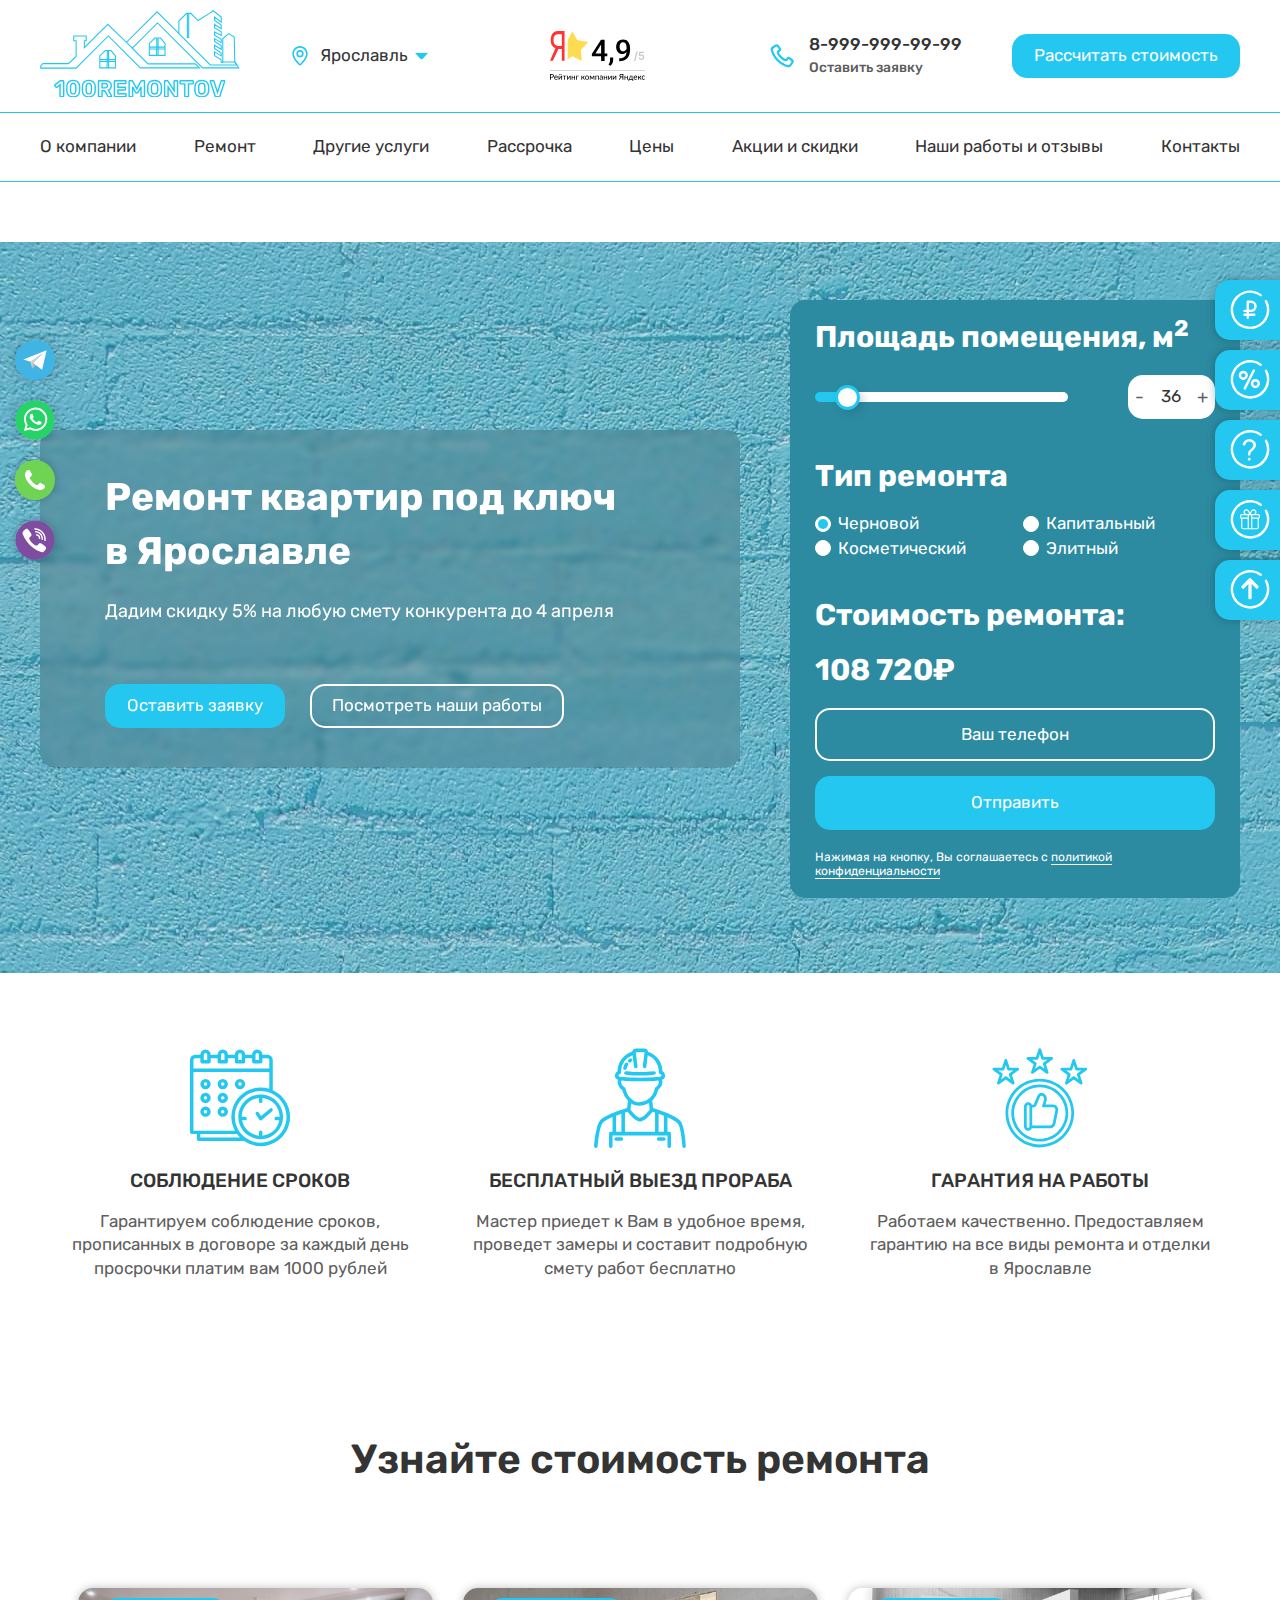
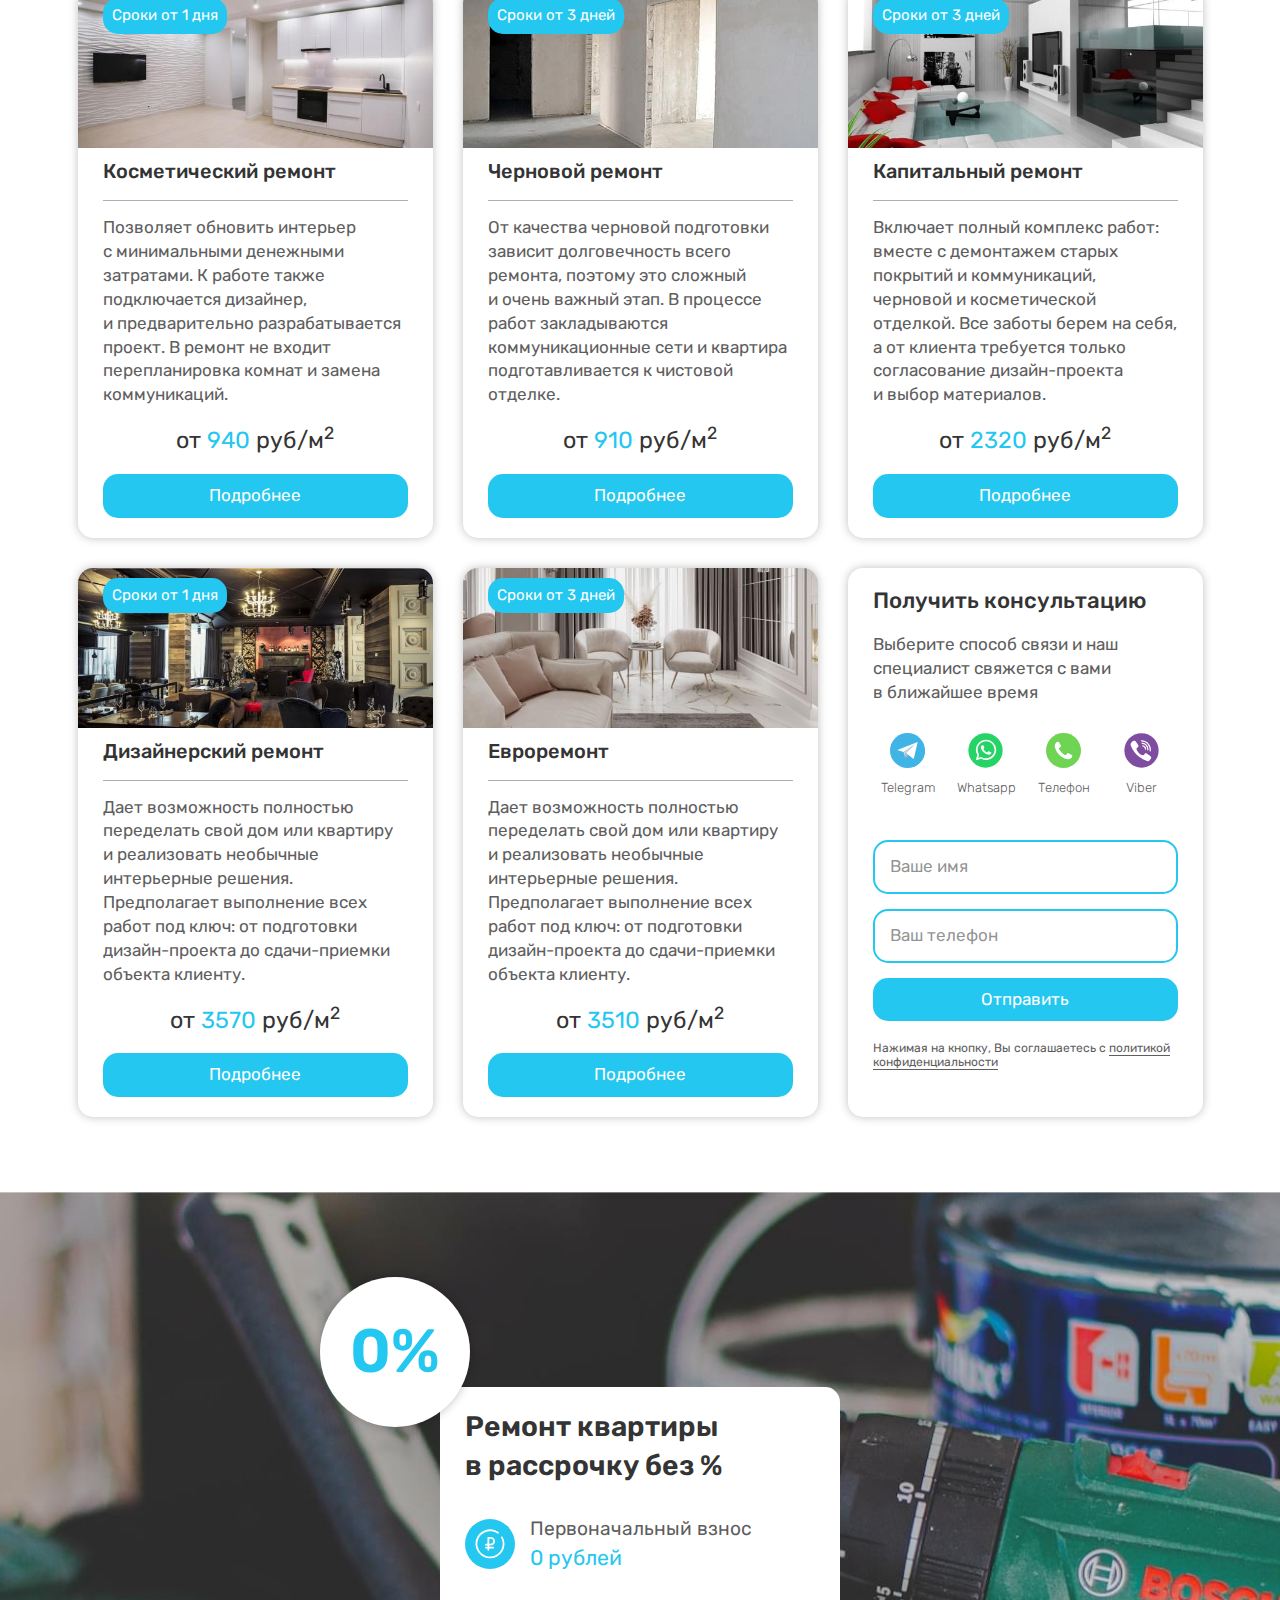
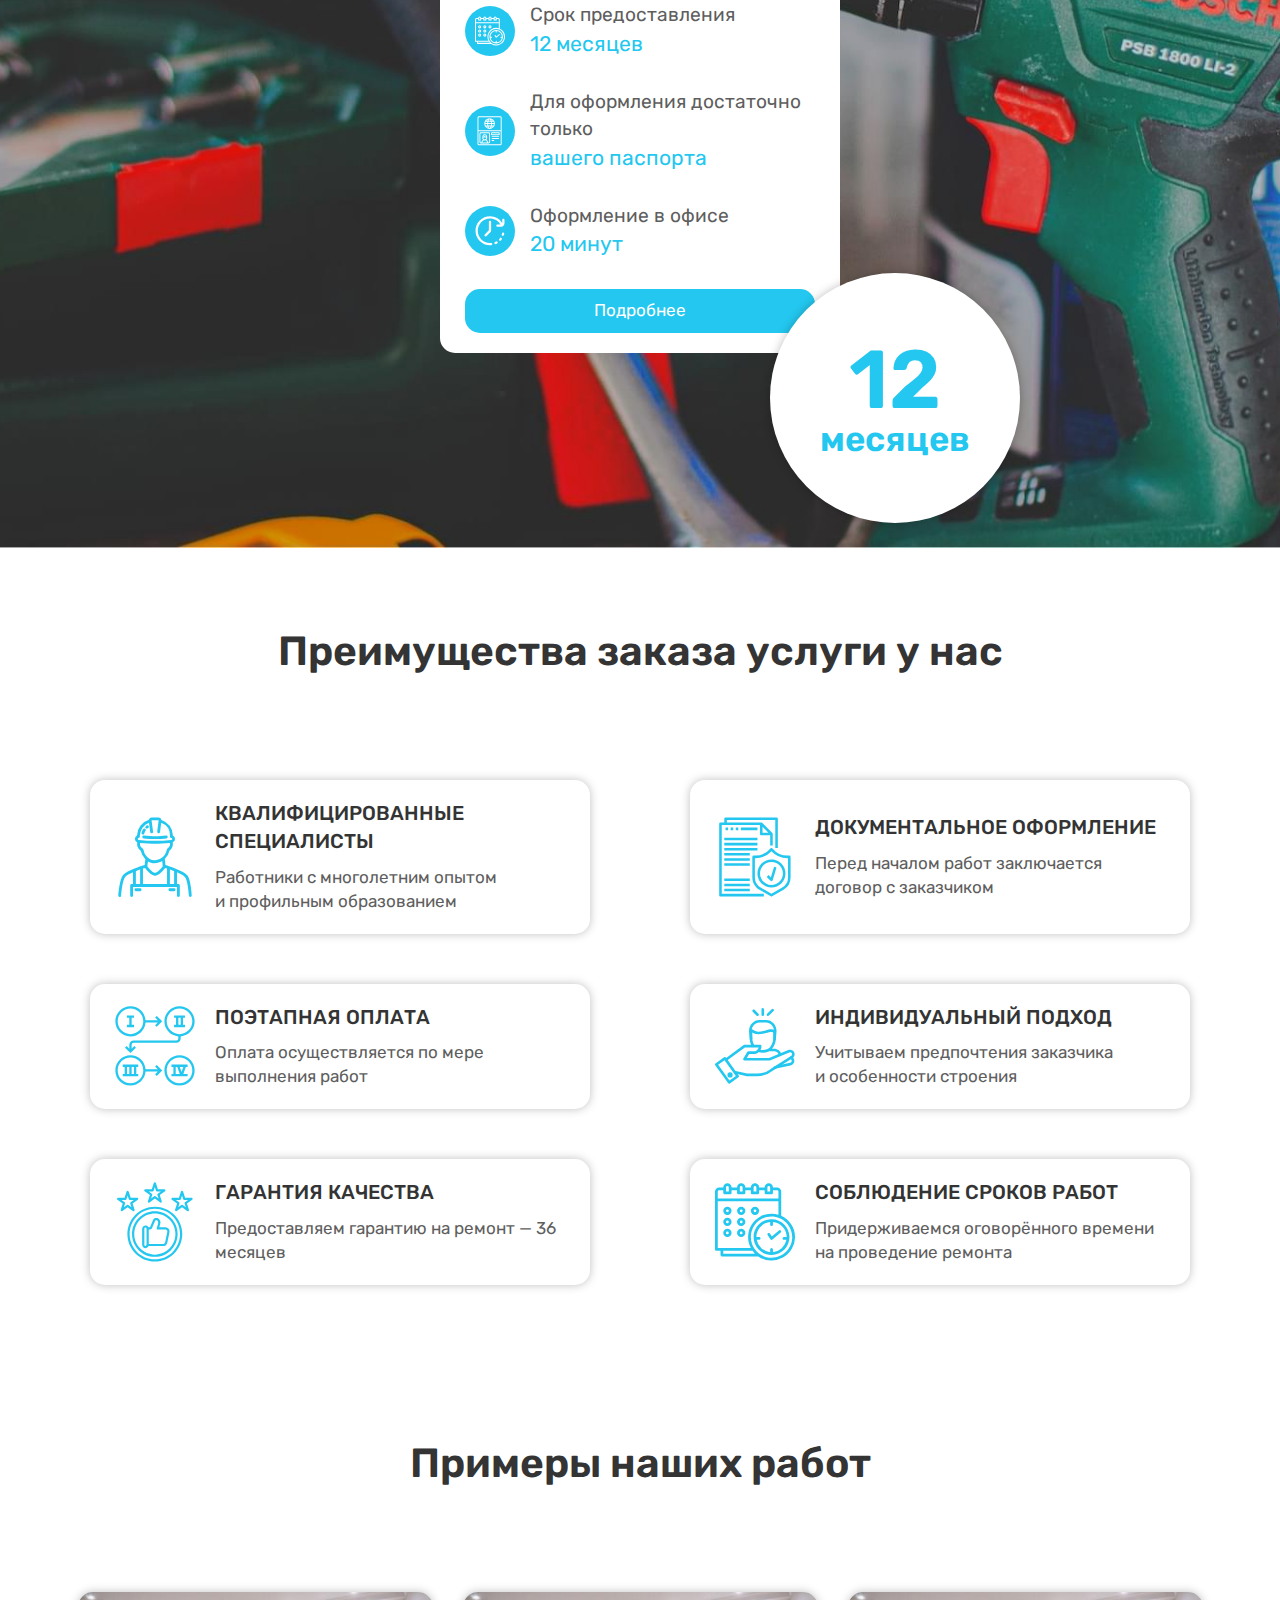
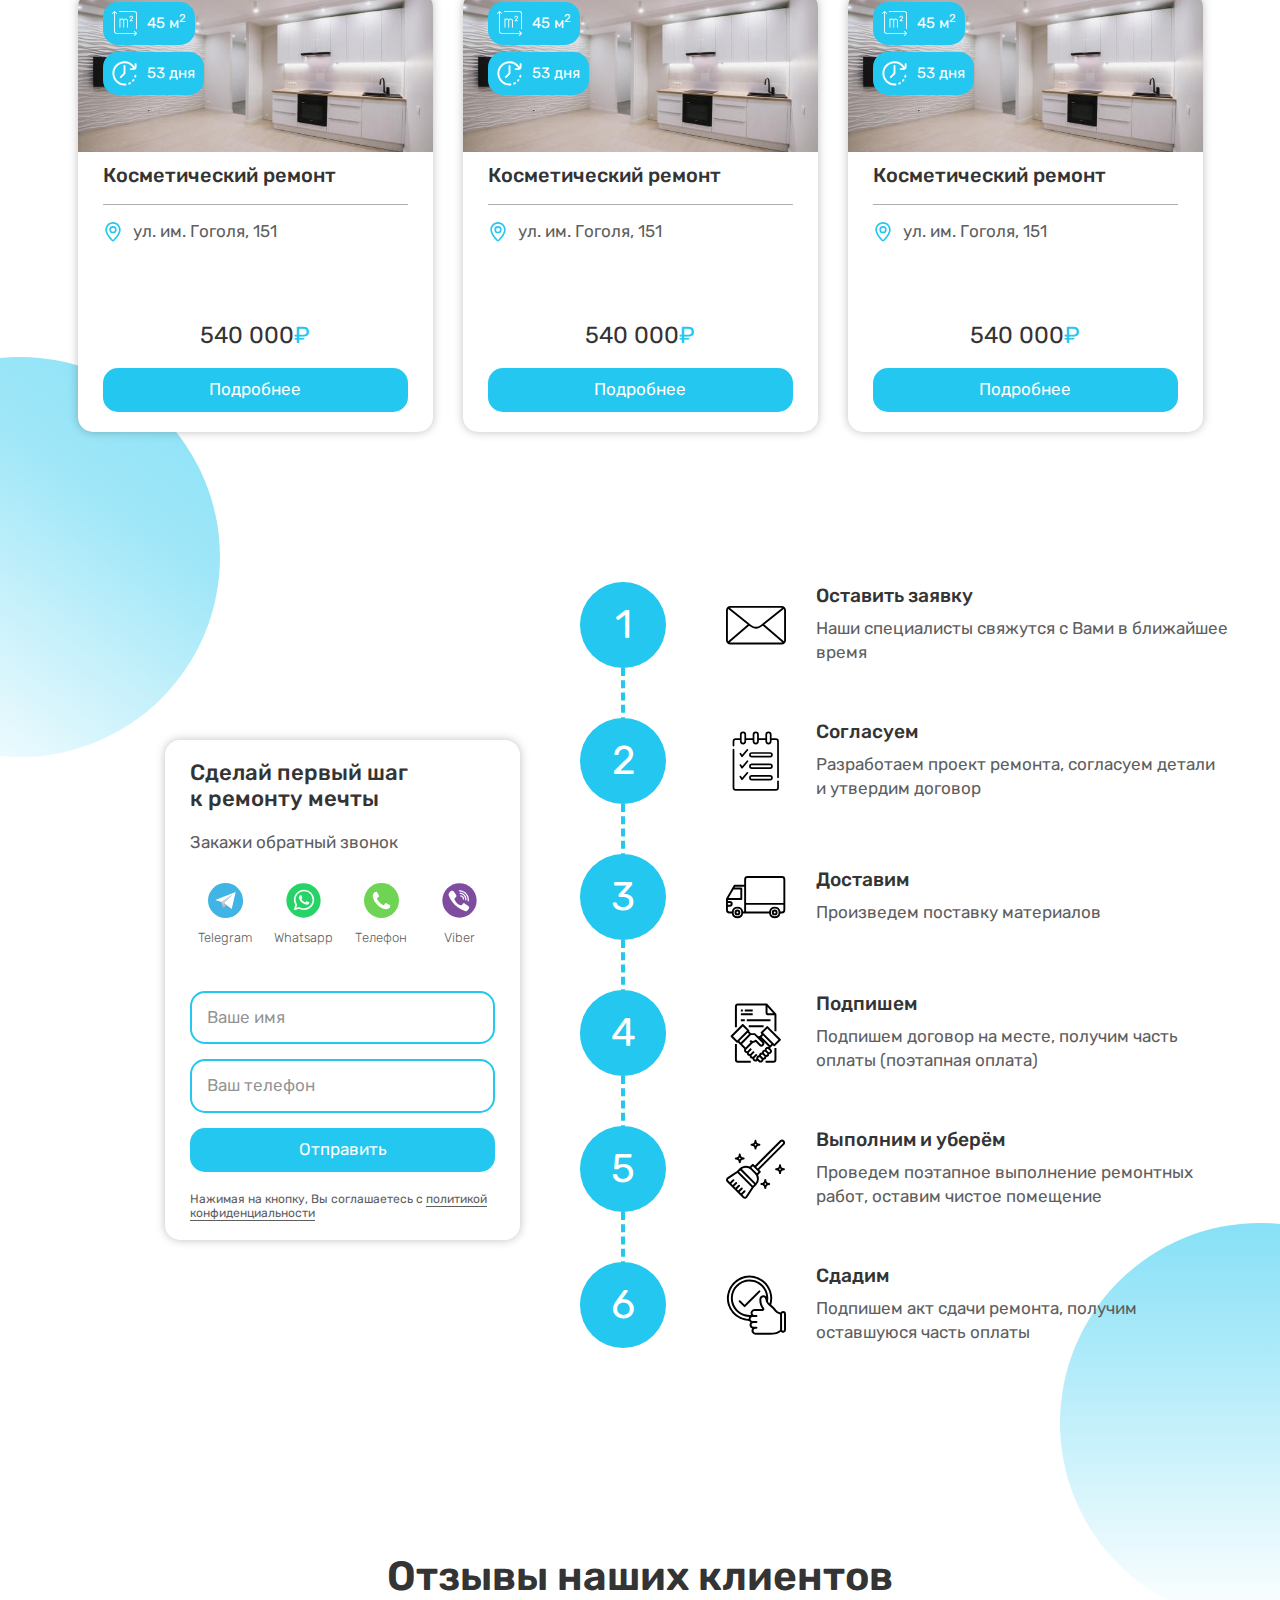
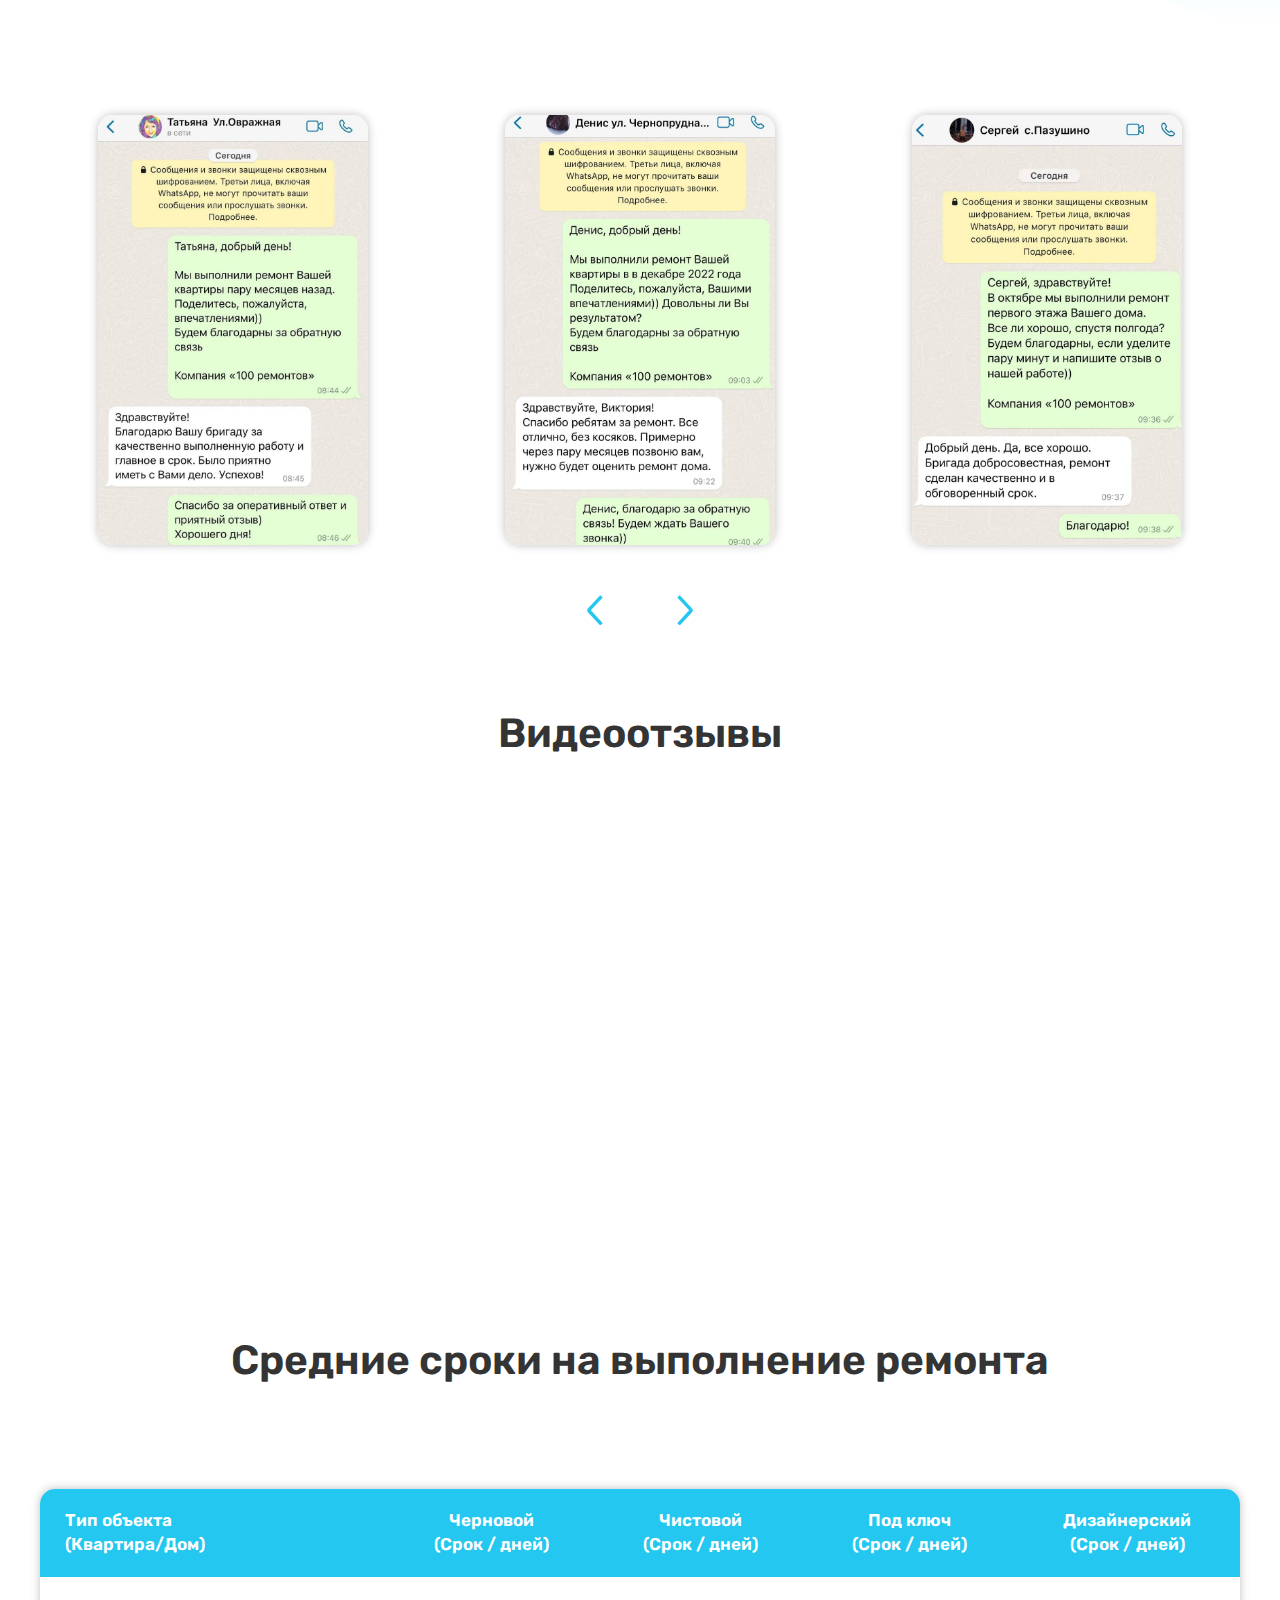
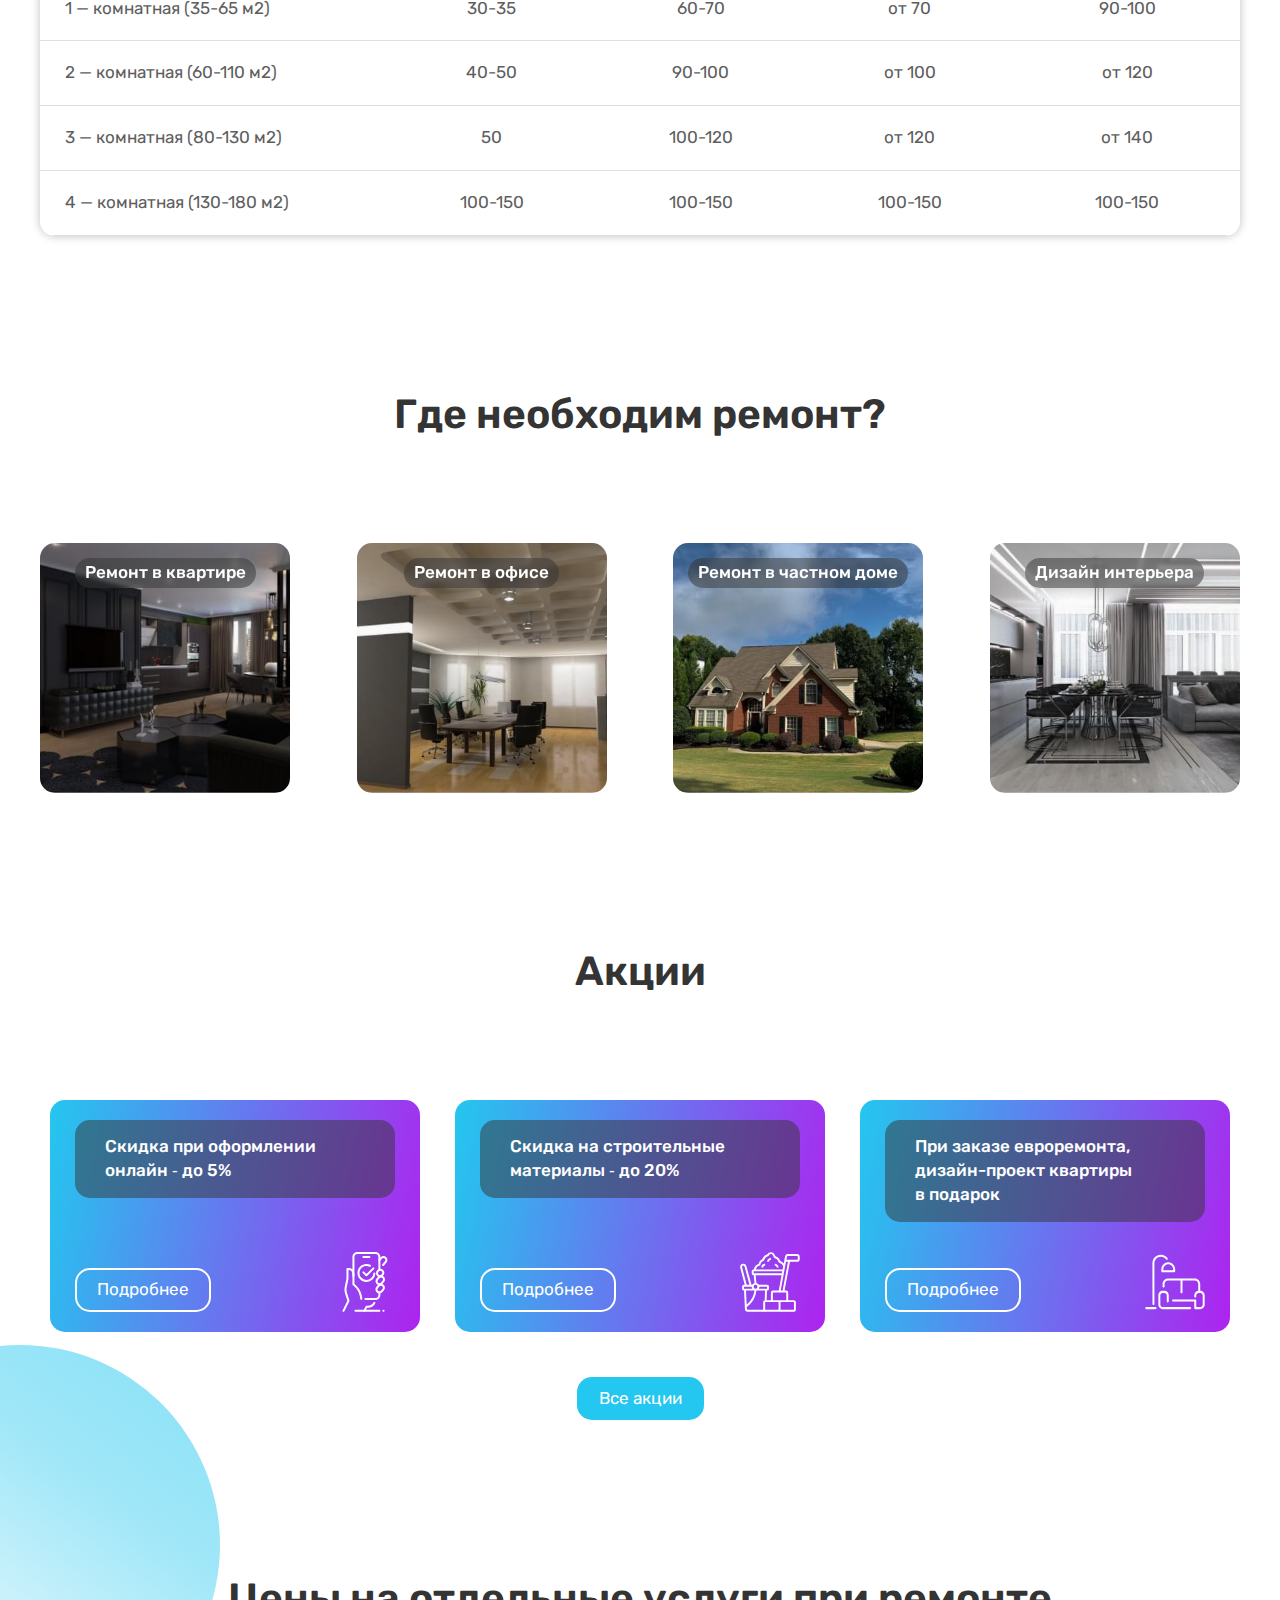
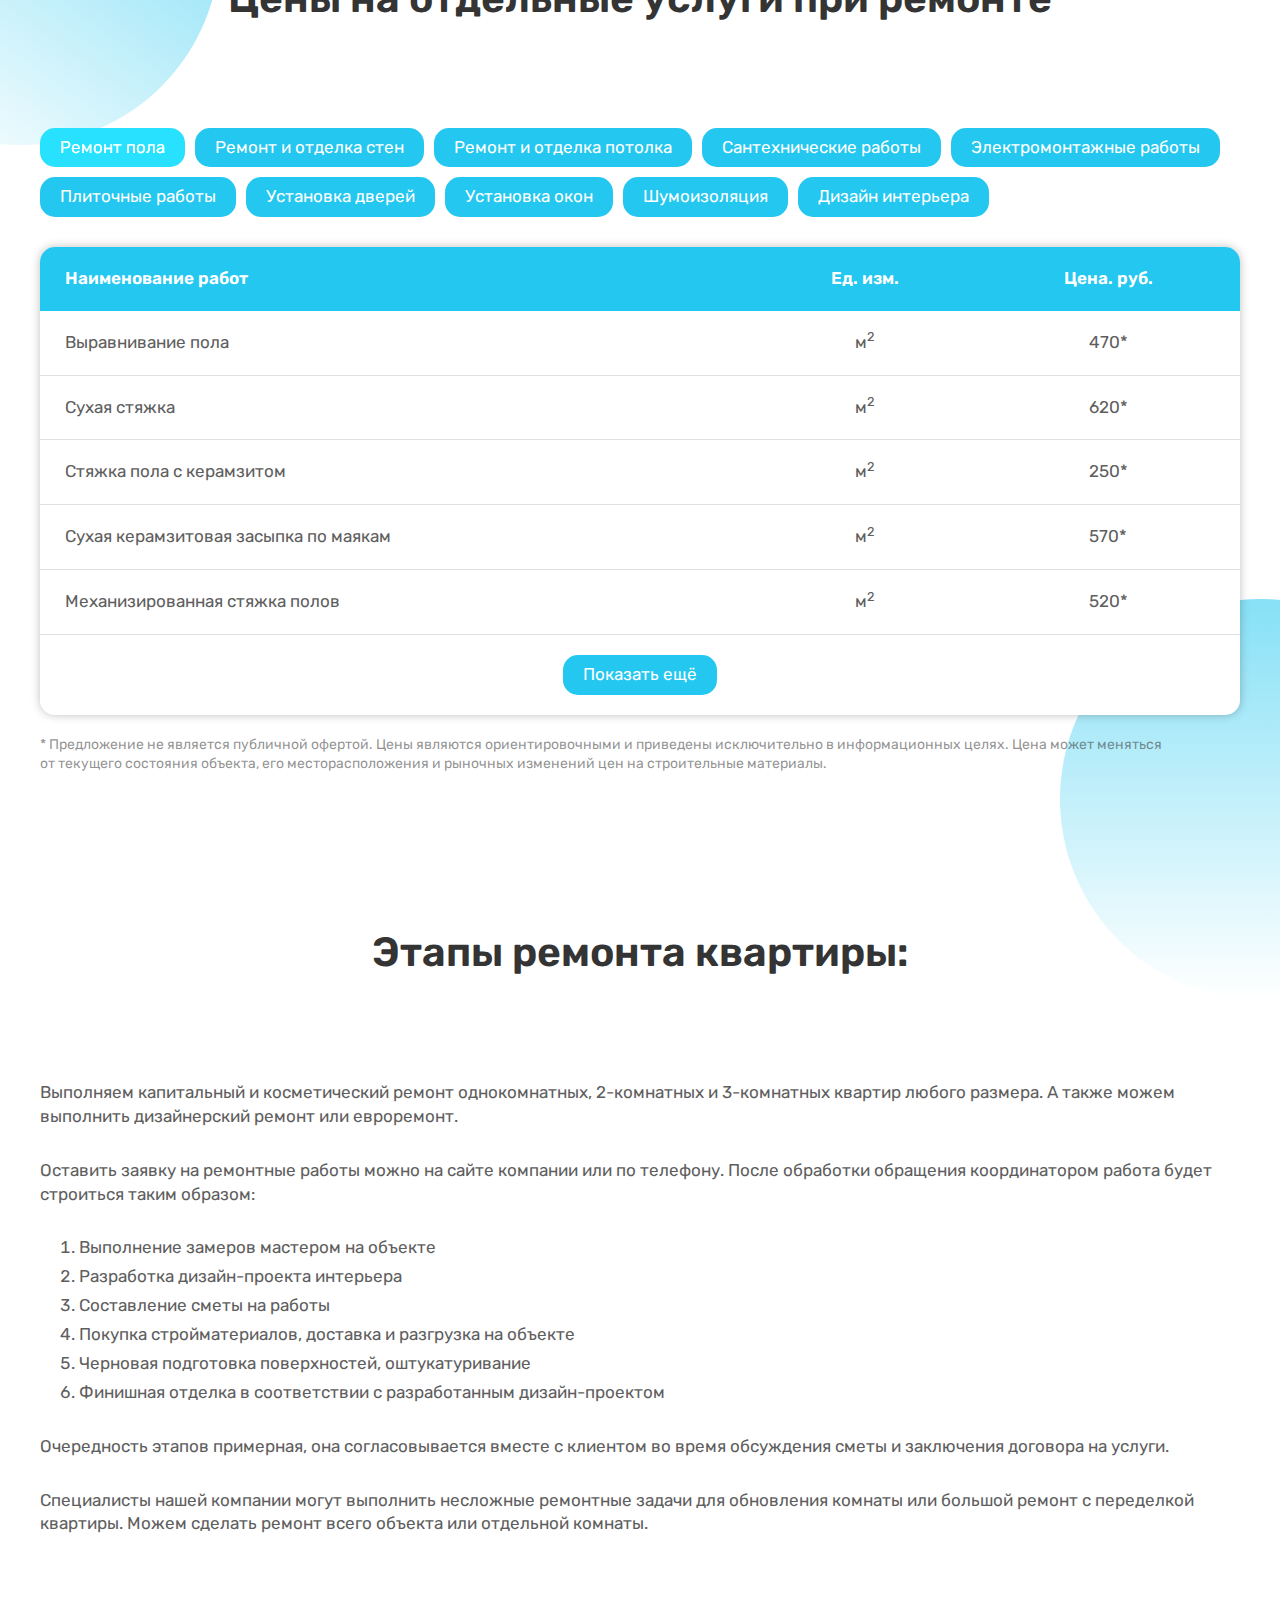
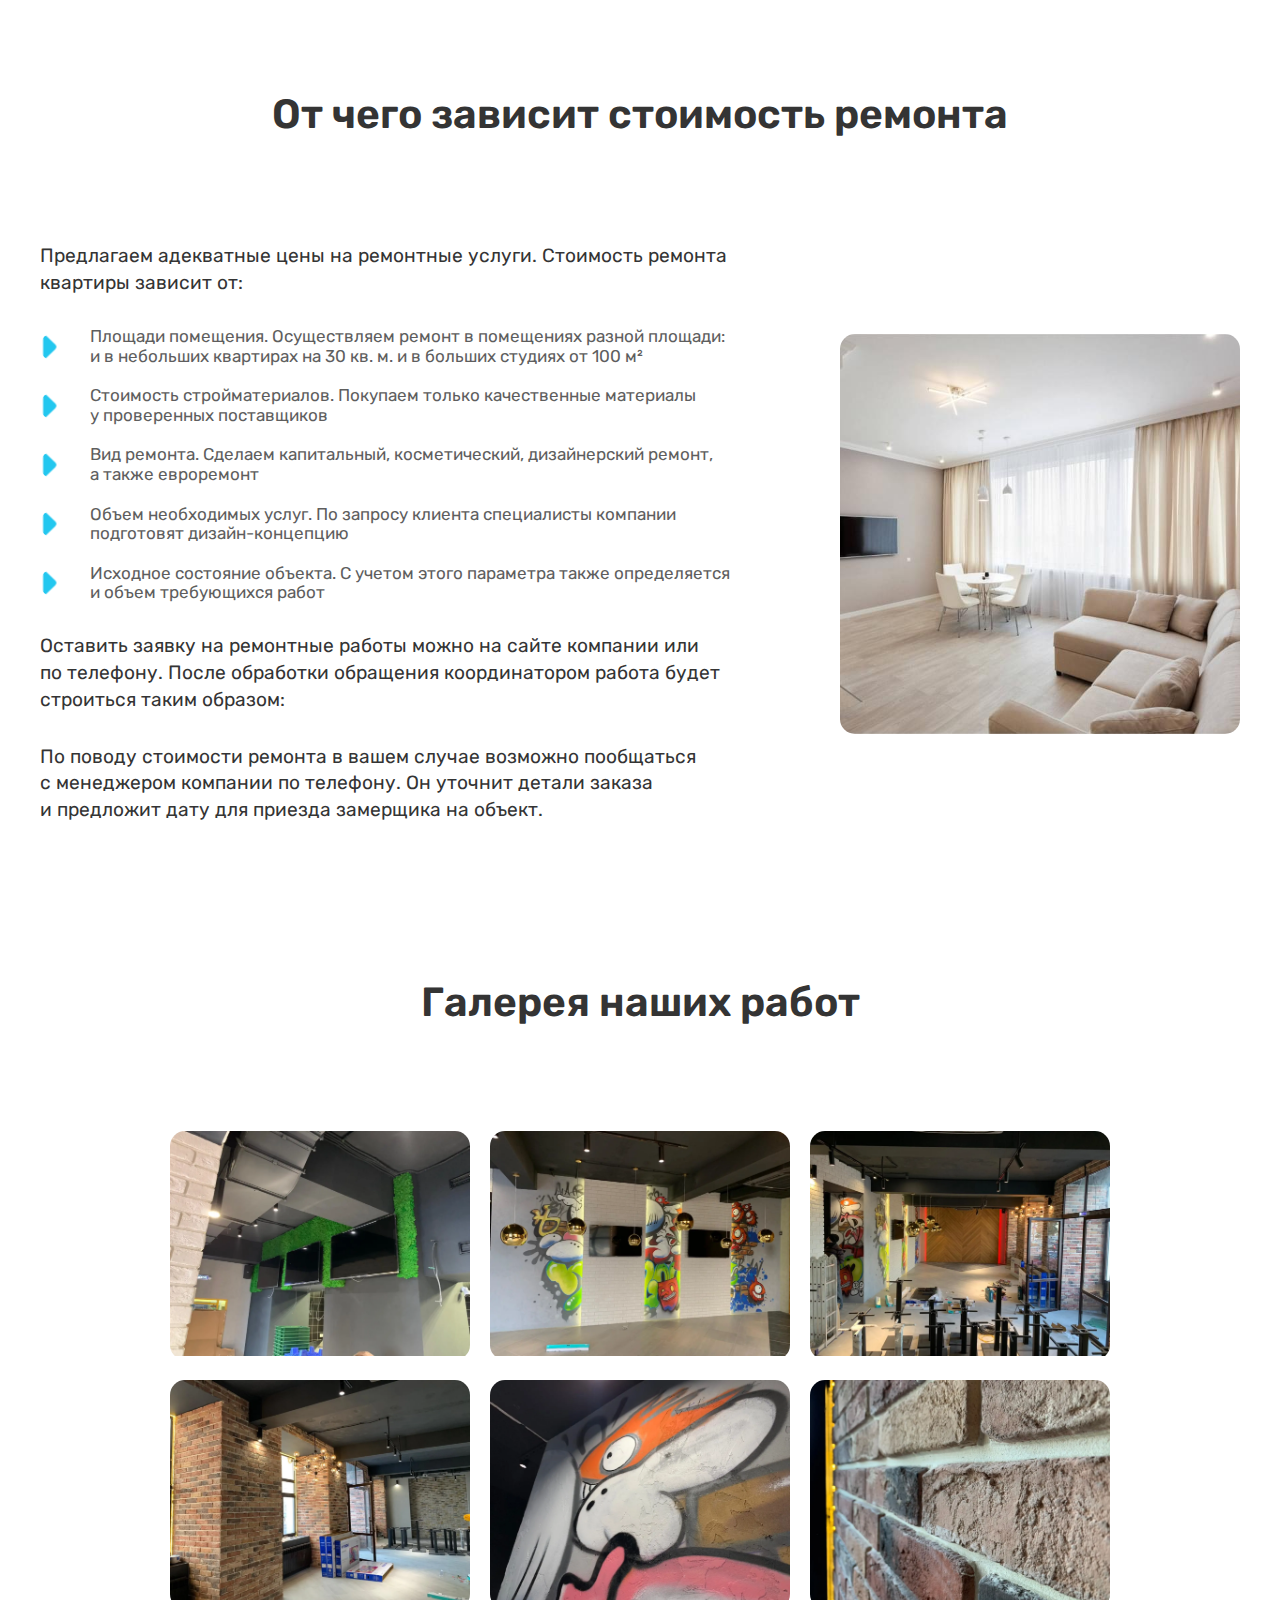
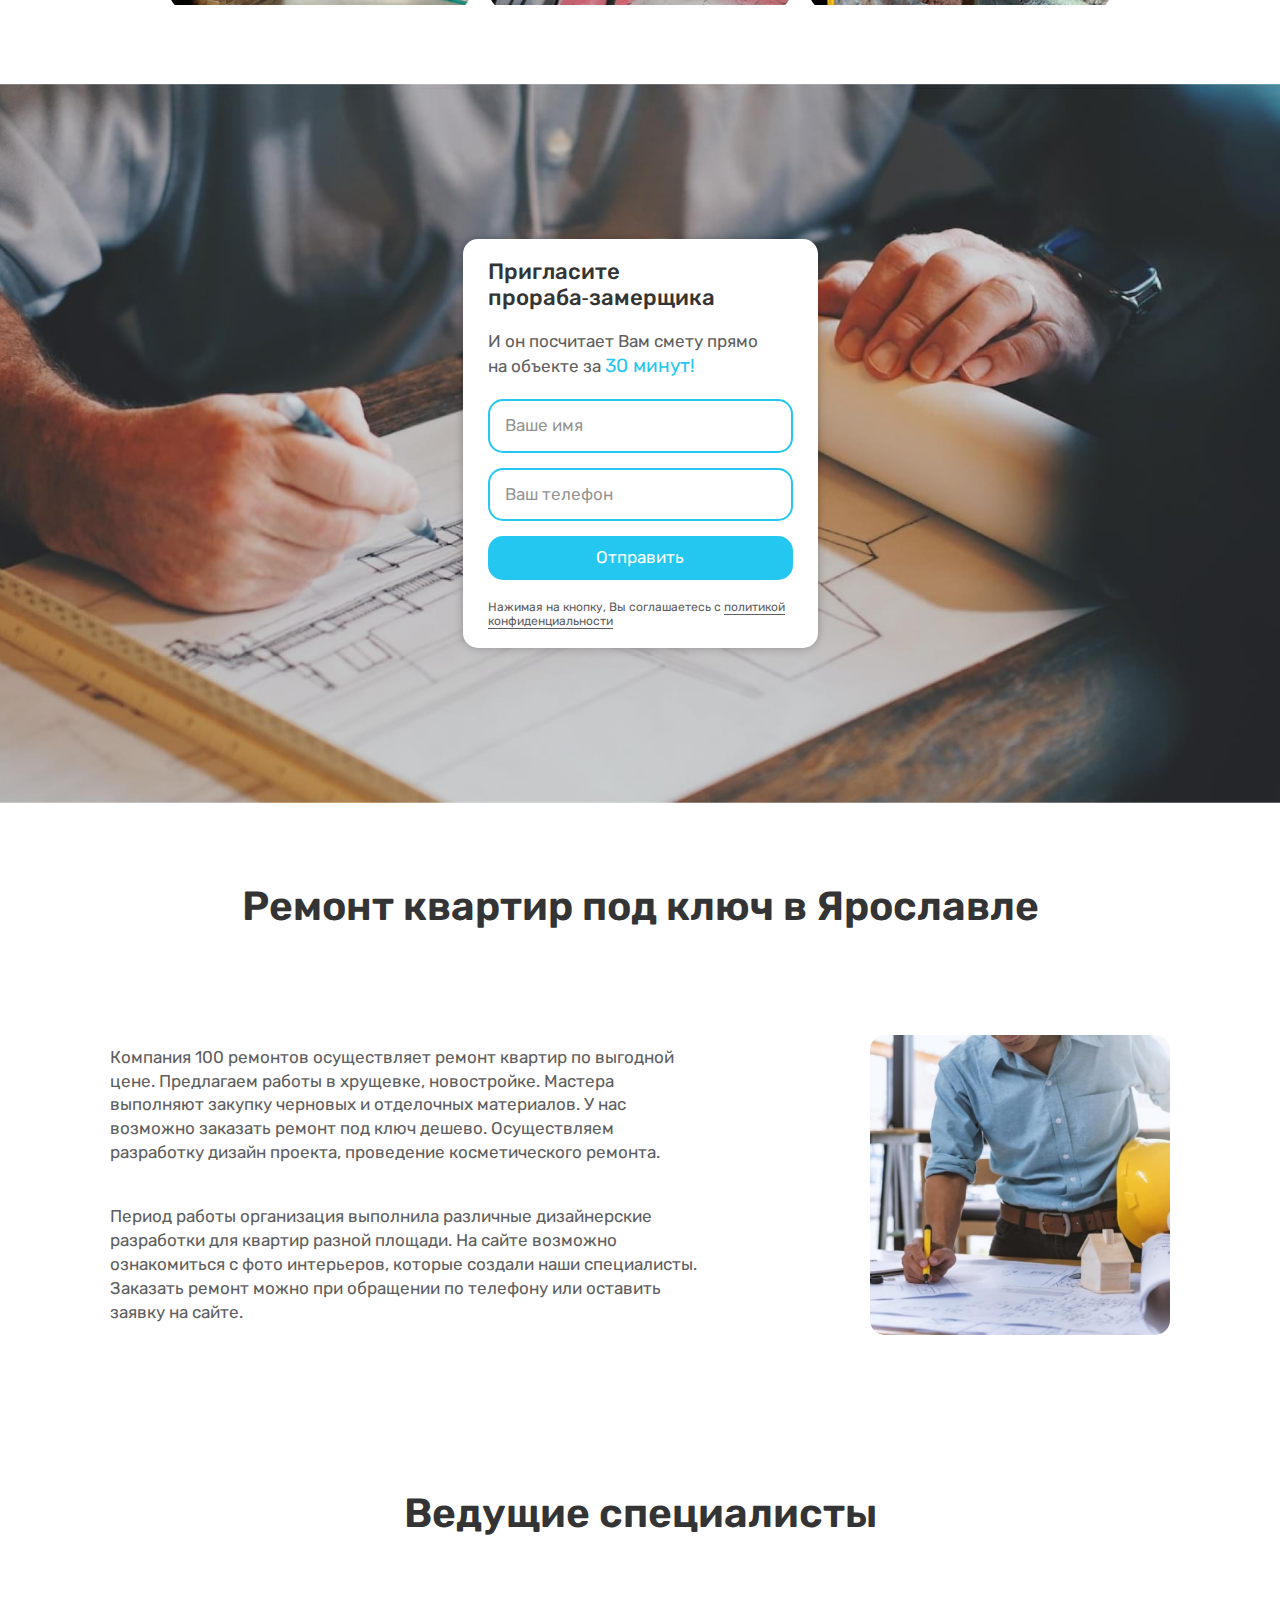
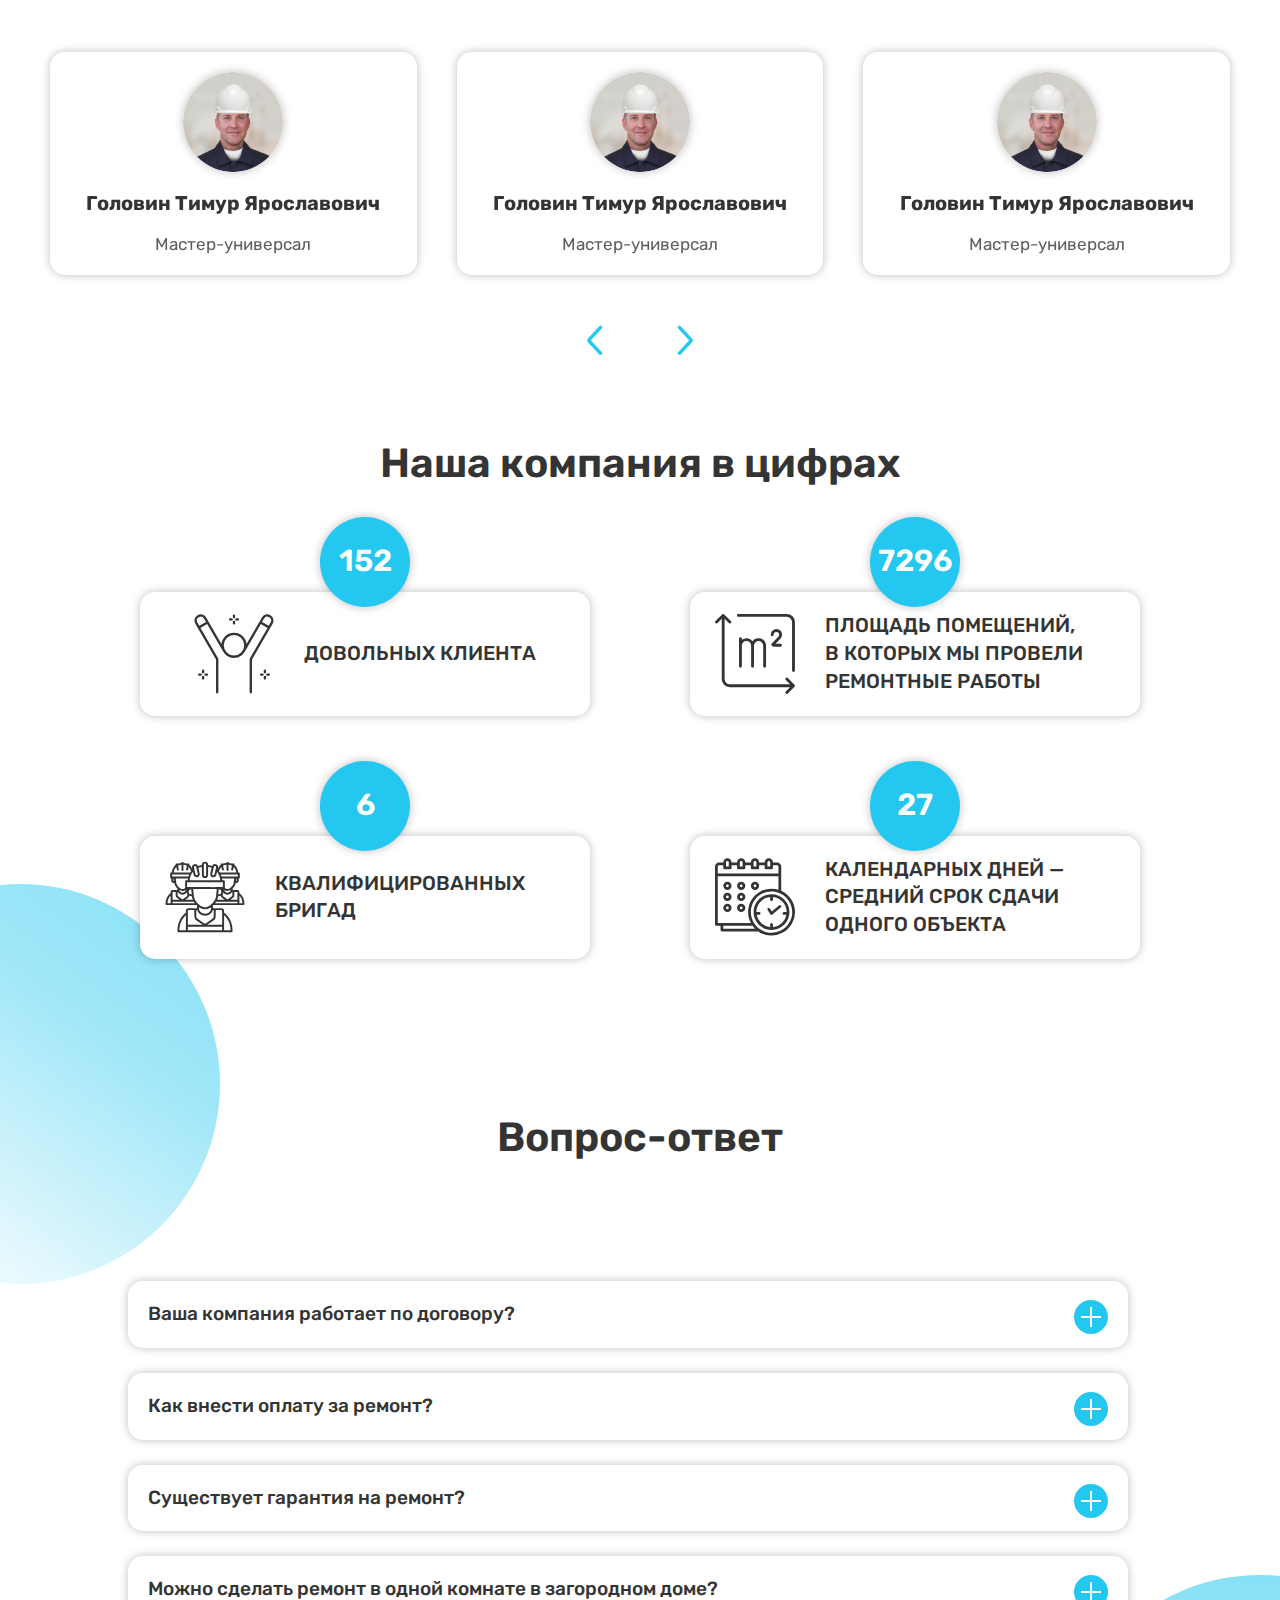
==== commit 9f685566: "Update 2023-05-03T15:41:01.808Z" ====
--- a/index.html
+++ b/index.html
@@ -1 +1 @@
-<!DOCTYPE html><html lang="ru"><head><meta charset="UTF-8"><meta name="viewport" content="width=device-width,initial-scale=1"><link type="image/svg" href="favicon/favicon.svg" rel="shortcut icon"><meta http-equiv="X-UA-Compatible" content="ie=edge"><meta name="theme-color" content="#111111"><title>Ремонт квартир цены от 1499 рублей м² в Ярославле. Дизайн под ключ</title><link href="css/styles.min.css" rel="stylesheet"></head><body><div class="site-container" id="siteContainer"><header class="header"><div class="header__container"><div class="header__left"><a class="header__logo logo" href="#"><img class="logo__img" src="img/header/logo.svg" alt="Logo"></a><div class="select"><div class="select__header"><svg class="select__geo"><use href="img/icons/sprite.svg#geo"></use></svg> <span class="select__current">Ярославль</span> <svg class="select__arrow"><use href="img/icons/sprite.svg#arrow"></use></svg></div><div class="select__body"><div class="select__item">Ярославль</div><div class="select__item">Гаврилов&#160;Ям</div><div class="select__item">Данилов</div><div class="select__item">Любим</div><div class="select__item">Мышкин</div><div class="select__item">Переславль&#8209;Залесский</div><div class="select__item">Пошехонье</div><div class="select__item">Ростов</div><div class="select__item">Рыбинск</div><div class="select__item">Тутаев</div><div class="select__item">Углич</div></div></div></div><svg class="header__yandex"><use href="img/icons/sprite.svg#yandex"></use></svg><div class="header__links links"><div class="links__inner"><svg class="links__icon-phone"><use href="img/icons/sprite.svg#phone"></use></svg><div class="links__item links-item"><a class="links-item__phone link-reset" href="tel:+79999999999">8-999-999-99-99</a> <a class="links-item__modal link-reset modal-link" href="#modalApplication">Оставить заявку</a></div></div><a class="header__link link link-reset modal-link" href="#modalQuiz">Рассчитать стоимость</a></div><button class="menu__burger burger btn-reset"><span class="burger__line"></span></button></div><div class="header__menu menu"><div class="header__container header__container--bottom"><nav class="menu__body"><ul class="menu__list list-reset"><li class="menu__item"><a class="menu__link link-reset" href="#" data-goto=".section-1">О компании</a></li><li class="menu__item"><a class="menu__link link-reset" href="product-page.html" data-goto=".section-2">Ремонт</a></li><li class="menu__item"><a class="menu__link link-reset" href="#" data-goto=".section-3">Другие услуги</a></li><li class="menu__item"><a class="menu__link link-reset" href="#" data-goto=".section-3">Рассрочка</a></li><li class="menu__item"><a class="menu__link link-reset" href="#" data-goto=".section-3">Цены</a></li><li class="menu__item"><a class="menu__link link-reset" href="#" data-goto=".section-3">Акции и скидки</a></li><li class="menu__item"><a class="menu__link link-reset" href="#" data-goto=".section-3">Наши работы и отзывы</a></li><li class="menu__item"><a class="menu__link link-reset" href="#" data-goto=".section-3">Контакты</a></li></ul></nav></div></div></header><main class="main"><section class="section section-hero"><div class="container"><div class="hero"><div class="hero__card"><h1 class="hero__title">Ремонт квартир под ключ в&nbsp;Ярославле</h1><p class="hero__text">Дадим скидку 5% на любую смету конкурента до 4 апреля</p><div class="hero__links"><a class="link link-reset modal-link" href="#modalApplication">Оставить заявку</a> <a class="link link--transparent link-reset" href="#/">Посмотреть наши работы</a></div></div><form class="calc" action="#"><h2 class="calc__title">Площадь помещения,&#160;м<sup>2</sup></h2><div class="calc__square calc-square"><input class="calc-square__range" id="calcRange" type="range" value="36" min="1" max="400"> <label class="calc-square__label" for="calcRange"><button class="calc-square__button btn-reset" id="randgeSubtraction" type="button">-</button> <input class="calc-square__value" type="text" value="36"> <button class="calc-square__button btn-reset" id="randgeAdd" type="button">+</button></label></div><h2 class="calc__title">Тип ремонта</h2><div class="calc__type calc-type"><div class="calc-type__item"><label class="calc-type__value" for="draftRepair"><input class="calc-type__radio-real" id="draftRepair" name="radio" type="radio" checked="checked"> <span class="calc-type__radio-fake"></span> <span class="task__name">Черновой</span></label></div><div class="calc-type__item"><label class="calc-type__value" for="capitalRepair"><input class="calc-type__radio-real" id="capitalRepair" name="radio" type="radio"> <span class="calc-type__radio-fake"></span> <span class="task__name">Капитальный</span></label></div><div class="calc-type__item"><label class="calc-type__value" for="cosmeticRepair"><input class="calc-type__radio-real" id="cosmeticRepair" name="radio" type="radio"> <span class="calc-type__radio-fake"></span> <span class="task__name">Косметический</span></label></div><div class="calc-type__item"><label class="calc-type__value" for="eliteRepair"><input class="calc-type__radio-real" id="eliteRepair" name="radio" type="radio"> <span class="calc-type__radio-fake"></span> <span class="task__name">Элитный</span></label></div></div><h2 class="calc__title">Стоимость ремонта:</h2><output class="calc__cost">108 720&#8381;</output><div class="calc__inner"><input class="calc__phone" id="calcPhone" type="tel" placeholder="Ваш телефон"> <input class="calc__send" id="calcSend" type="submit" value="Отправить"></div><p class="calc__policy calc-policy">Нажимая на кнопку, Вы соглашаетесь с <a class="calc-policy__link link-reset" href="#/">политикой конфиденциальности</a></p></form></div></div></section><section class="section"><div class="container"><div class="info"><div class="info__cards"><div class="info__card info-card"><svg class="info-card__icon"><use href="img/icons/sprite.svg#calendar"></use></svg><h2 class="info-card__title">Соблюдение сроков</h2><p class="info-card__descr">Гарантируем соблюдение сроков, прописанных в договоре за каждый день просрочки платим вам 1000 рублей</p></div><div class="info__card info-card"><svg class="info-card__icon"><use href="img/icons/sprite.svg#worker"></use></svg><h2 class="info-card__title">Бесплатный выезд прораба</h2><p class="info-card__descr">Мастер приедет к Вам в удобное время, проведет замеры и составит подробную смету работ бесплатно</p></div><div class="info__card info-card"><svg class="info-card__icon"><use href="img/icons/sprite.svg#guarantee"></use></svg><h2 class="info-card__title">Гарантия на работы</h2><p class="info-card__descr">Работаем качественно. Предоставляем гарантию на все виды ремонта и отделки в Ярославле</p></div></div></div></div></section><section class="section"><div class="container"><div class="cost"><h2 class="title">Узнайте стоимость ремонта</h2><div class="cost__wrap"><div class="cost__card cost-card"><div class="cost-card__img" style="background-image: url('img/cost/repair-photo-1.jpg');"><span class="cost-card__deadline">Сроки от 1 дня</span></div><div class="cost-card__content"><h3 class="cost-card__title">Косметический ремонт</h3><p class="text cost-card__text">Позволяет обновить интерьер с минимальными денежными затратами. К работе также подключается дизайнер, и предварительно разрабатывается проект. В ремонт не входит перепланировка комнат и замена коммуникаций.</p><div class="cost-card__inner"><span class="cost-card__cost">от <span class="cost-card__cost cost-card__cost--blue">940</span> руб/м<sup>2</sup> </span><a class="link link-reset" href="#/">Подробнее</a></div></div></div><div class="cost__card cost-card"><div class="cost-card__img" style="background-image: url('img/cost/repair-photo-2.jpg');"><span class="cost-card__deadline">Сроки от 3 дней</span></div><div class="cost-card__content"><h3 class="cost-card__title">Черновой ремонт</h3><p class="text cost-card__text">От качества черновой подготовки зависит долговечность всего ремонта, поэтому это сложный и очень важный этап. В процессе работ закладываются коммуникационные сети и квартира подготавливается к чистовой отделке.</p><div class="cost-card__inner"><span class="cost-card__cost">от <span class="cost-card__cost cost-card__cost--blue">910</span> руб/м<sup>2</sup> </span><a class="link link-reset" href="#/">Подробнее</a></div></div></div><div class="cost__card cost-card"><div class="cost-card__img" style="background-image: url('img/cost/repair-photo-3.jpg');"><span class="cost-card__deadline">Сроки от 3 дней</span></div><div class="cost-card__content"><h3 class="cost-card__title">Капитальный ремонт</h3><p class="text cost-card__text">Включает полный комплекс работ: вместе с демонтажем старых покрытий и коммуникаций, черновой и косметической отделкой. Все заботы берем на себя, а от клиента требуется только согласование дизайн-проекта и выбор материалов.</p><div class="cost-card__inner"><span class="cost-card__cost">от <span class="cost-card__cost cost-card__cost--blue">2320</span> руб/м<sup>2</sup> </span><a class="link link-reset" href="#/">Подробнее</a></div></div></div><div class="cost__card cost-card"><div class="cost-card__img" style="background-image: url('img/cost/repair-photo-4.jpg');"><span class="cost-card__deadline">Сроки от 1 дня</span></div><div class="cost-card__content"><h3 class="cost-card__title">Дизайнерский ремонт</h3><p class="text cost-card__text">Дает возможность полностью переделать свой дом или квартиру и реализовать необычные интерьерные решения. Предполагает выполнение всех работ под ключ: от подготовки дизайн-проекта до сдачи-приемки объекта клиенту.</p><div class="cost-card__inner"><span class="cost-card__cost">от <span class="cost-card__cost cost-card__cost--blue">3570</span> руб/м<sup>2</sup> </span><a class="link link-reset" href="#/">Подробнее</a></div></div></div><div class="cost__card cost-card"><div class="cost-card__img" style="background-image: url('img/cost/repair-photo-5.jpg');"><span class="cost-card__deadline">Сроки от 3 дней</span></div><div class="cost-card__content"><h3 class="cost-card__title">Евроремонт</h3><p class="text cost-card__text">Дает возможность полностью переделать свой дом или квартиру и реализовать необычные интерьерные решения. Предполагает выполнение всех работ под ключ: от подготовки дизайн-проекта до сдачи-приемки объекта клиенту.</p><div class="cost-card__inner"><span class="cost-card__cost">от <span class="cost-card__cost cost-card__cost--blue">3510</span> руб/м<sup>2</sup> </span><a class="link link-reset" href="#/">Подробнее</a></div></div></div><form class="form" action="#"><h3 class="form__title">Получить консультацию</h3><p class="text form__descr">Выберите способ связи и наш специалист свяжется с вами в ближайшее время</p><div class="form__socials"><div class="form__social form-social"><input class="is-hidden" id="telegramCost" name="social" type="radio" value="telegram"> <label class="form-social__label" for="telegramCost"><svg class="form-social__icon"><use href="img/icons/sprite.svg#telegram-icon"></use></svg> <span class="form-social__name">Telegram</span></label></div><div class="form__social form-social"><input class="is-hidden" id="whatsappCost" name="social" type="radio" value="whatsapp"> <label class="form-social__label" for="whatsappCost"><svg class="form-social__icon"><use href="img/icons/sprite.svg#whatsapp-icon"></use></svg> <span class="form-social__name">Whatsapp</span></label></div><div class="form__social form-social"><input class="is-hidden" id="phoneCost" name="social" type="radio" value="phone"> <label class="form-social__label" for="phoneCost"><svg class="form-social__icon"><use href="img/icons/sprite.svg#phone-icon"></use></svg> <span class="form-social__name">Телефон</span></label></div><div class="form__social form-social"><input class="is-hidden" id="viberCost" name="social" type="radio" value="viber"> <label class="form-social__label" for="viberCost"><svg class="form-social__icon"><use href="img/icons/sprite.svg#viber-icon"></use></svg> <span class="form-social__name">Viber</span></label></div></div><div class="form__inputs"><input class="form__input-text" type="text" placeholder="Ваше имя"> <input class="form__input-text" type="tel" placeholder="Ваш телефон"> <input class="btn-reset form__input-button" type="submit" value="Отправить"></div><p class="form__text">Нажимая на кнопку, Вы соглашаетесь с <a class="form__text form__text--link link-reset" href="#/">политикой конфиденциальности</a></p></form></div></div></div></section><section class="section section-installment"><div class="container"><div class="installment"><div class="installment__card installment-card"><div class="installment-card__circle-left">0%</div><h2 class="installment-card__title">Ремонт квартиры в рассрочку без %</h2><ul class="installment-card__list list-reset"><li class="installment-card__item"><div class="installment-card__circle"><svg class="installment-card__icon"><use href="img/icons/sprite.svg#rub"></use></svg></div><p class="installment-card__text">Первоначальный взнос<br><span class="installment-card__text--blue">0 рублей</span></p></li><li class="installment-card__item"><div class="installment-card__circle"><svg class="installment-card__icon"><use href="img/icons/sprite.svg#calendar"></use></svg></div><p class="installment-card__text">Срок предоставления<br><span class="installment-card__text--blue">12 месяцев</span></p></li><li class="installment-card__item"><div class="installment-card__circle"><svg class="installment-card__icon"><use href="img/icons/sprite.svg#passport"></use></svg></div><p class="installment-card__text">Для оформления достаточно только<br><span class="installment-card__text--blue">вашего паспорта</span></p></li><li class="installment-card__item"><div class="installment-card__circle"><svg class="installment-card__icon"><use href="img/icons/sprite.svg#time"></use></svg></div><p class="installment-card__text">Оформление в офисе<br><span class="installment-card__text--blue">20 минут</span></p></li></ul><a class="installment-card__link link link-reset modal-link" href="#modalInstallment">Подробнее</a><div class="installment-card__circle-right"><span class="installment-card__text installment-card__text--big">12</span> <span>месяцев</span></div></div></div></div></section><section class="section"><div class="container"><div class="advantage"><h2 class="title">Преимущества заказа услуги у нас</h2><div class="advantage__cards"><div class="advantage__card advantage-card"><svg class="advantage-card__icon"><use href="img/icons/sprite.svg#worker"></use></svg><div class="advantage-card__text"><h3 class="advantage-card__title">Квалифицированные специалисты</h3><p class="advantage-card__descr">Работники с многолетним опытом и профильным образованием</p></div></div><div class="advantage__card advantage-card"><svg class="advantage-card__icon"><use href="img/icons/sprite.svg#documentation"></use></svg><div class="advantage-card__text"><h3 class="advantage-card__title">Документальное оформление</h3><p class="advantage-card__descr">Перед началом работ заключается договор с заказчиком</p></div></div><div class="advantage__card advantage-card"><svg class="advantage-card__icon"><use href="img/icons/sprite.svg#stages"></use></svg><div class="advantage-card__text"><h3 class="advantage-card__title">Поэтапная оплата</h3><p class="advantage-card__descr">Оплата осуществляется по мере выполнения работ</p></div></div><div class="advantage__card advantage-card"><svg class="advantage-card__icon"><use href="img/icons/sprite.svg#individual-approach"></use></svg><div class="advantage-card__text"><h3 class="advantage-card__title">Индивидуальный подход</h3><p class="advantage-card__descr">Учитываем предпочтения заказчика и особенности строения</p></div></div><div class="advantage__card advantage-card"><svg class="advantage-card__icon"><use href="img/icons/sprite.svg#guarantee"></use></svg><div class="advantage-card__text"><h3 class="advantage-card__title">Гарантия качества</h3><p class="advantage-card__descr">Предоставляем гарантию на ремонт - 36 месяцев</p></div></div><div class="advantage__card advantage-card"><svg class="advantage-card__icon"><use href="img/icons/sprite.svg#calendar"></use></svg><div class="advantage-card__text"><h3 class="advantage-card__title">Соблюдение сроков работ</h3><p class="advantage-card__descr">Придерживаемся оговорённого времени на проведение ремонта</p></div></div></div></div></div></section><section class="section"><div class="container"><div class="examples"><h2 class="title">Примеры наших работ</h2><div class="examples__cards"><div class="examples__card examples-card"><div class="examples-card__img" style="background-image: url('img/cost/repair-photo-1.jpg');"><span class="examples-card__square"><svg class="examples-card__icon"><use href="img/icons/sprite.svg#square"></use></svg> 45м<sup>2</sup></span> <span class="examples-card__deadline"><svg class="examples-card__icon"><use href="img/icons/sprite.svg#time"></use></svg> 53 дня</span></div><div class="examples-card__content"><h3 class="examples-card__title">Косметический ремонт</h3><div class="examples-card__geo geo"><svg class="geo__icon"><use href="img/icons/sprite.svg#geo"></use></svg> <span class="geo__text text">ул. им. Гоголя, 151</span></div><div class="examples-card__inner"><span class="examples-card__examples">540 000<span class="examples-card__examples examples-card__examples--blue">&#8381;</span> </span><a class="link link-reset" href="#/">Подробнее</a></div></div></div><div class="examples__card examples-card"><div class="examples-card__img" style="background-image: url('img/cost/repair-photo-1.jpg');"><span class="examples-card__square"><svg class="examples-card__icon"><use href="img/icons/sprite.svg#square"></use></svg> 45м<sup>2</sup></span> <span class="examples-card__deadline"><svg class="examples-card__icon"><use href="img/icons/sprite.svg#time"></use></svg> 53 дня</span></div><div class="examples-card__content"><h3 class="examples-card__title">Косметический ремонт</h3><div class="examples-card__geo geo"><svg class="geo__icon"><use href="img/icons/sprite.svg#geo"></use></svg> <span class="geo__text text">ул. им. Гоголя, 151</span></div><div class="examples-card__inner"><span class="examples-card__examples">540 000<span class="examples-card__examples examples-card__examples--blue">&#8381;</span> </span><a class="link link-reset" href="#/">Подробнее</a></div></div></div><div class="examples__card examples-card"><div class="examples-card__img" style="background-image: url('img/cost/repair-photo-1.jpg');"><span class="examples-card__square"><svg class="examples-card__icon"><use href="img/icons/sprite.svg#square"></use></svg> 45м<sup>2</sup></span> <span class="examples-card__deadline"><svg class="examples-card__icon"><use href="img/icons/sprite.svg#time"></use></svg> 53 дня</span></div><div class="examples-card__content"><h3 class="examples-card__title">Косметический ремонт</h3><div class="examples-card__geo geo"><svg class="geo__icon"><use href="img/icons/sprite.svg#geo"></use></svg> <span class="geo__text text">ул. им. Гоголя, 151</span></div><div class="examples-card__inner"><span class="examples-card__examples">540 000<span class="examples-card__examples examples-card__examples--blue">&#8381;</span> </span><a class="link link-reset" href="#/">Подробнее</a></div></div></div></div><button class="examples__btn btn btn-reset">Показать ещё</button></div></div></section><section class="section section--decor"><div class="container"><div class="steps"><div class="steps__form"><form class="form" action="#"><h2 class="form__title">Сделай первый шаг к ремонту мечты</h2><p class="text form__descr">Закажи обратный звонок</p><div class="form__socials"><div class="form__social form-social"><input class="is-hidden" id="telegram" name="social" type="radio" value="telegram"> <label class="form-social__label" for="telegram"><svg class="form-social__icon"><use href="img/icons/sprite.svg#telegram-icon"></use></svg> <span class="form-social__name">Telegram</span></label></div><div class="form__social form-social"><input class="is-hidden" id="whatsappSteps" name="social" type="radio" value="whatsapp"> <label class="form-social__label" for="whatsappSteps"><svg class="form-social__icon"><use href="img/icons/sprite.svg#whatsapp-icon"></use></svg> <span class="form-social__name">Whatsapp</span></label></div><div class="form__social form-social"><input class="is-hidden" id="phoneSteps" name="social" type="radio" value="phone"> <label class="form-social__label" for="phoneSteps"><svg class="form-social__icon"><use href="img/icons/sprite.svg#phone-icon"></use></svg> <span class="form-social__name">Телефон</span></label></div><div class="form__social form-social"><input class="is-hidden" id="viberSteps" name="social" type="radio" value="viber"> <label class="form-social__label" for="viberSteps"><svg class="form-social__icon"><use href="img/icons/sprite.svg#viber-icon"></use></svg> <span class="form-social__name">Viber</span></label></div></div><div class="form__inputs"><input class="form__input-text" id="nameSteps" type="text" placeholder="Ваше имя"> <input class="form__input-text" type="tel" placeholder="Ваш телефон"> <input class="btn-reset form__input-button" type="submit" value="Отправить"></div><p class="form__text">Нажимая на кнопку, Вы соглашаетесь с <a class="form__text form__text--link link-reset" href="#/">политикой конфиденциальности</a></p></form></div><div class="steps__cards"><div class="steps__card steps-card"><div class="steps-card__circle"></div><div class="steps-card__content"><svg class="steps-card__icon"><use href="img/icons/sprite.svg#message"></use></svg><div class="steps-card__text"><h2 class="steps-card__title">Оставить заявку</h2><p class="steps-card__descr">Наши специалисты свяжутся с Вами в ближайшее время</p></div></div></div><div class="steps__card steps-card"><div class="steps-card__circle"></div><div class="steps-card__content"><svg class="steps-card__icon"><use href="img/icons/sprite.svg#todo-list"></use></svg><div class="steps-card__text"><h2 class="steps-card__title">Согласуем</h2><p class="steps-card__descr">Разработаем проект ремонта, согласуем детали и утвердим договор</p></div></div></div><div class="steps__card steps-card"><div class="steps-card__circle"></div><div class="steps-card__content"><svg class="steps-card__icon"><use href="img/icons/sprite.svg#car"></use></svg><div class="steps-card__text"><h2 class="steps-card__title">Доставим</h2><p class="steps-card__descr">Произведем поставку материалов</p></div></div></div><div class="steps__card steps-card"><div class="steps-card__circle"></div><div class="steps-card__content"><svg class="steps-card__icon"><use href="img/icons/sprite.svg#contract"></use></svg><div class="steps-card__text"><h2 class="steps-card__title">Подпишем</h2><p class="steps-card__descr">Подпишем договор на месте, получим часть оплаты (поэтапная оплата)</p></div></div></div><div class="steps__card steps-card"><div class="steps-card__circle"></div><div class="steps-card__content"><svg class="steps-card__icon"><use href="img/icons/sprite.svg#broom"></use></svg><div class="steps-card__text"><h2 class="steps-card__title">Выполним и уберём</h2><p class="steps-card__descr">Проведем поэтапное выполнение ремонтных работ, оставим чистое помещение</p></div></div></div><div class="steps__card steps-card"><div class="steps-card__circle"></div><div class="steps-card__content"><svg class="steps-card__icon"><use href="img/icons/sprite.svg#done"></use></svg><div class="steps-card__text"><h2 class="steps-card__title">Сдадим</h2><p class="steps-card__descr">Подпишем акт сдачи ремонта, получим оставшуюся часть оплаты</p></div></div></div></div></div></div></section><section class="section"><div class="container"><div class="reviews"><h2 class="title">Отзывы наших клиентов</h2><div class="slider-wrap"><div class="swiper reviews-slider"><div class="swiper-wrapper"><div class="swiper-slide"><div class="review" style="background-image: url('./img/reviews/reviews-photo-1.jpg')"></div></div><div class="swiper-slide"><div class="review" style="background-image: url('./img/reviews/reviews-photo-2.jpg')"></div></div><div class="swiper-slide"><div class="review" style="background-image: url('./img/reviews/reviews-photo-3.jpg')"></div></div><div class="swiper-slide"><div class="review" style="background-image: url('./img/reviews/reviews-photo-4.jpg')"></div></div><div class="swiper-slide"><div class="review" style="background-image: url('./img/reviews/reviews-photo-5.jpg')"></div></div></div></div><div class="swiper-btn swiper-btn--prev reviews-btn--prev"></div><div class="swiper-btn swiper-btn--next reviews-btn--next"></div></div></div></div></section><section class="section"><div class="container"><div class="video-review"><h2 class="title">Видеоотзывы</h2><div class="video-review__wrap"><iframe width="560" height="315" src="https://www.youtube.com/embed/JGGSJVEy_W0" title="YouTube video player" frameborder="0" allow="accelerometer; autoplay; clipboard-write; encrypted-media; gyroscope; picture-in-picture; web-share" allowfullscreen></iframe></div></div></div></section><section class="section"><div class="container"><div class="deadline"><h2 class="title">Средние сроки на выполнение ремонта</h2><div class="table-wrap"><table class="table"><thead class="table__header"><tr class="table__row"><th class="table__title">Тип объекта<br>(Квартира/Дом)</th><th class="table__title">Черновой<br>(Срок / дней)</th><th class="table__title">Чистовой<br>(Срок / дней)</th><th class="table__title">Под ключ<br>(Срок / дней)</th><th class="table__title">Дизайнерский<br>(Срок / дней)</th></tr></thead><tbody class="table__body"><tr class="table__row"><td class="table__item">1 - комнатная (35-65 м2)</td><td class="table__item">30-35</td><td class="table__item">60-70</td><td class="table__item">от 70</td><td class="table__item">90-100</td></tr><tr class="table__row"><td class="table__item">2 - комнатная (60-110 м2)</td><td class="table__item">40-50</td><td class="table__item">90-100</td><td class="table__item">от 100</td><td class="table__item">от 120</td></tr><tr class="table__row"><td class="table__item">3 - комнатная (80-130 м2)</td><td class="table__item">50</td><td class="table__item">100-120</td><td class="table__item">от 120</td><td class="table__item">от 140</td></tr><tr class="table__row"><td class="table__item">4 - комнатная (130-180 м2)</td><td class="table__item">100-150</td><td class="table__item">100-150</td><td class="table__item">100-150</td><td class="table__item">100-150</td></tr><tr class="table__row"><td class="table__item table__item--center" colspan="5"><button class="table__btn btn btn-reset">Показать ещё</button></td></tr></tbody></table></div></div></div></section><section class="section"><div class="container"><div class="where"><h2 class="title">Где необходим ремонт?</h2><div class="where__cards"><a class="where__card where-card link-reset" href="#/" style="background-image: url('img/where/where-img-1.jpg')"><h3 class="where-card__title">Ремонт в квартире</h3></a><a class="where__card where-card link-reset" href="#/" style="background-image: url('img/where/where-img-2.jpg')"><h3 class="where-card__title">Ремонт в офисе</h3></a><a class="where__card where-card link-reset" href="#/" style="background-image: url('img/where/where-img-3.jpg')"><h3 class="where-card__title">Ремонт в частном доме</h3></a><a class="where__card where-card link-reset" href="#/" style="background-image: url('img/where/where-img-4.jpg')"><h3 class="where-card__title">Дизайн интерьера</h3></a></div></div></div></section><section class="section"><div class="container"><div class="stock"><h2 class="title">Акции</h2><div class="stock__cards"><div class="stock__card stock-card"><h3 class="stock-card__title">Скидка при оформлении онлайн&nbsp;&#8209;&nbsp;до&nbsp;5%</h3><div class="stock-card__inner"><a class="stock-card__link link link--transparent link-reset modal-link" href="#modalStock">Подробнее</a> <svg class="stock-card__icon"><use href="img/icons/sprite.svg#smartphone"></use></svg></div></div><div class="stock__card stock-card"><h3 class="stock-card__title">Скидка на строительные материалы&nbsp;&#8209;&nbsp;до&nbsp;20%</h3><div class="stock-card__inner"><a class="stock-card__link link link--transparent link-reset modal-link" href="#modalStock">Подробнее</a> <svg class="stock-card__icon"><use href="img/icons/sprite.svg#tools"></use></svg></div></div><div class="stock__card stock-card"><h3 class="stock-card__title">При заказе евроремонта, дизайн-проект квартиры в подарок</h3><div class="stock-card__inner"><a class="stock-card__link link link--transparent link-reset modal-link" href="#modalStock">Подробнее</a> <svg class="stock-card__icon"><use href="img/icons/sprite.svg#interior"></use></svg></div></div></div><a class="link stock__link link-reset" href="#/">Все акции</a></div></div></section><section class="section section--decor"><div class="container"><div class="service-prices"><h2 class="title">Цены на отдельные услуги при ремонте</h2><div class="service-prices__wrap"><div class="tabs"><div class="tabs__header"><div class="tabs__header-item active">Ремонт пола</div><div class="tabs__header-item">Ремонт и отделка стен</div><div class="tabs__header-item">Ремонт и отделка потолка</div><div class="tabs__header-item">Сантехнические работы</div><div class="tabs__header-item">Электромонтажные работы</div><div class="tabs__header-item">Плиточные работы</div><div class="tabs__header-item">Установка дверей</div><div class="tabs__header-item">Установка окон</div><div class="tabs__header-item">Шумоизоляция</div><div class="tabs__header-item">Дизайн интерьера</div></div><div class="tabs__content"><div class="tabs__content-item tab1"><div class="table-wrap"><table class="table"><thead class="table__header"><tr class="table__row"><th class="table__title">Наименование работ</th><th class="table__title">Ед. изм.</th><th class="table__title">Цена. руб.</th></tr></thead><tbody class="table__body"><tr class="table__row"><td class="table__item">Выравнивание пола</td><td class="table__item">м<sup>2</sup></td><td class="table__item">470*</td></tr><tr class="table__row"><td class="table__item">Сухая стяжка</td><td class="table__item">м<sup>2</sup></td><td class="table__item">620*</td></tr><tr class="table__row"><td class="table__item">Стяжка пола с керамзитом</td><td class="table__item">м<sup>2</sup></td><td class="table__item">250*</td></tr><tr class="table__row"><td class="table__item">Сухая керамзитовая засыпка по маякам</td><td class="table__item">м<sup>2</sup></td><td class="table__item">570*</td></tr><tr class="table__row"><td class="table__item">Механизированная стяжка полов</td><td class="table__item">м<sup>2</sup></td><td class="table__item">520*</td></tr><tr class="table__row"><td class="table__item">Полусухая стяжка пола</td><td class="table__item">м<sup>2</sup></td><td class="table__item">450*</td></tr><tr class="table__row"><td class="table__item">Мокрая стяжка 10 см с армированием фиброй</td><td class="table__item">м<sup>2</sup></td><td class="table__item">1160*</td></tr><tr class="table__row"><td class="table__item">Мокрая стяжка 5 см с армированием сеткой</td><td class="table__item">м<sup>2</sup></td><td class="table__item">1240*</td></tr><tr class="table__row"><td class="table__item">Мокрая стяжка 5 см с армированием фиброй</td><td class="table__item">м<sup>2</sup></td><td class="table__item">1280*</td></tr><tr class="table__row"><td class="table__item table__item--center" colspan="3"><button class="table__btn btn btn-reset">Показать ещё</button></td></tr></tbody></table></div></div><div class="tabs__content-item tab2"><div class="table-wrap"><table class="table"><thead class="table__header"><tr class="table__row"><th class="table__title">Наименование работ</th><th class="table__title">Ед. изм.</th><th class="table__title">Цена. руб.</th></tr></thead><tbody class="table__body"><tr class="table__row"><td class="table__item">Выравнивание пола</td><td class="table__item">м<sup>2</sup></td><td class="table__item">470*</td></tr><tr class="table__row"><td class="table__item">Сухая стяжка</td><td class="table__item">м<sup>2</sup></td><td class="table__item">620*</td></tr><tr class="table__row"><td class="table__item">Стяжка пола с керамзитом</td><td class="table__item">м<sup>2</sup></td><td class="table__item">250*</td></tr><tr class="table__row"><td class="table__item">Сухая керамзитовая засыпка по маякам</td><td class="table__item">м<sup>2</sup></td><td class="table__item">570*</td></tr><tr class="table__row"><td class="table__item">Механизированная стяжка полов</td><td class="table__item">м<sup>2</sup></td><td class="table__item">520*</td></tr><tr class="table__row"><td class="table__item">Полусухая стяжка пола</td><td class="table__item">м<sup>2</sup></td><td class="table__item">450*</td></tr><tr class="table__row"><td class="table__item">Мокрая стяжка 10 см с армированием фиброй</td><td class="table__item">м<sup>2</sup></td><td class="table__item">1160*</td></tr><tr class="table__row"><td class="table__item">Мокрая стяжка 5 см с армированием сеткой</td><td class="table__item">м<sup>2</sup></td><td class="table__item">1240*</td></tr><tr class="table__row"><td class="table__item">Мокрая стяжка 5 см с армированием фиброй</td><td class="table__item">м<sup>2</sup></td><td class="table__item">1280*</td></tr><tr class="table__row"><td class="table__item table__item--center" colspan="3"><button class="table__btn btn btn-reset">Показать ещё</button></td></tr></tbody></table></div></div><div class="tabs__content-item tab3"><div class="table-wrap"><table class="table"><thead class="table__header"><tr class="table__row"><th class="table__title">Наименование работ</th><th class="table__title">Ед. изм.</th><th class="table__title">Цена. руб.</th></tr></thead><tbody class="table__body"><tr class="table__row"><td class="table__item">Выравнивание пола</td><td class="table__item">м<sup>2</sup></td><td class="table__item">470*</td></tr><tr class="table__row"><td class="table__item">Сухая стяжка</td><td class="table__item">м<sup>2</sup></td><td class="table__item">620*</td></tr><tr class="table__row"><td class="table__item">Стяжка пола с керамзитом</td><td class="table__item">м<sup>2</sup></td><td class="table__item">250*</td></tr><tr class="table__row"><td class="table__item">Сухая керамзитовая засыпка по маякам</td><td class="table__item">м<sup>2</sup></td><td class="table__item">570*</td></tr><tr class="table__row"><td class="table__item">Механизированная стяжка полов</td><td class="table__item">м<sup>2</sup></td><td class="table__item">520*</td></tr><tr class="table__row"><td class="table__item">Полусухая стяжка пола</td><td class="table__item">м<sup>2</sup></td><td class="table__item">450*</td></tr><tr class="table__row"><td class="table__item">Мокрая стяжка 10 см с армированием фиброй</td><td class="table__item">м<sup>2</sup></td><td class="table__item">1160*</td></tr><tr class="table__row"><td class="table__item">Мокрая стяжка 5 см с армированием сеткой</td><td class="table__item">м<sup>2</sup></td><td class="table__item">1240*</td></tr><tr class="table__row"><td class="table__item">Мокрая стяжка 5 см с армированием фиброй</td><td class="table__item">м<sup>2</sup></td><td class="table__item">1280*</td></tr><tr class="table__row"><td class="table__item table__item--center" colspan="3"><button class="table__btn btn btn-reset">Показать ещё</button></td></tr></tbody></table></div></div><div class="tabs__content-item tab4"><div class="table-wrap"><table class="table"><thead class="table__header"><tr class="table__row"><th class="table__title">Наименование работ</th><th class="table__title">Ед. изм.</th><th class="table__title">Цена. руб.</th></tr></thead><tbody class="table__body"><tr class="table__row"><td class="table__item">Выравнивание пола</td><td class="table__item">м<sup>2</sup></td><td class="table__item">470*</td></tr><tr class="table__row"><td class="table__item">Сухая стяжка</td><td class="table__item">м<sup>2</sup></td><td class="table__item">620*</td></tr><tr class="table__row"><td class="table__item">Стяжка пола с керамзитом</td><td class="table__item">м<sup>2</sup></td><td class="table__item">250*</td></tr><tr class="table__row"><td class="table__item">Сухая керамзитовая засыпка по маякам</td><td class="table__item">м<sup>2</sup></td><td class="table__item">570*</td></tr><tr class="table__row"><td class="table__item">Механизированная стяжка полов</td><td class="table__item">м<sup>2</sup></td><td class="table__item">520*</td></tr><tr class="table__row"><td class="table__item">Полусухая стяжка пола</td><td class="table__item">м<sup>2</sup></td><td class="table__item">450*</td></tr><tr class="table__row"><td class="table__item">Мокрая стяжка 10 см с армированием фиброй</td><td class="table__item">м<sup>2</sup></td><td class="table__item">1160*</td></tr><tr class="table__row"><td class="table__item">Мокрая стяжка 5 см с армированием сеткой</td><td class="table__item">м<sup>2</sup></td><td class="table__item">1240*</td></tr><tr class="table__row"><td class="table__item">Мокрая стяжка 5 см с армированием фиброй</td><td class="table__item">м<sup>2</sup></td><td class="table__item">1280*</td></tr><tr class="table__row"><td class="table__item table__item--center" colspan="3"><button class="table__btn btn btn-reset">Показать ещё</button></td></tr></tbody></table></div></div><div class="tabs__content-item tab5"><div class="table-wrap"><table class="table"><thead class="table__header"><tr class="table__row"><th class="table__title">Наименование работ</th><th class="table__title">Ед. изм.</th><th class="table__title">Цена. руб.</th></tr></thead><tbody class="table__body"><tr class="table__row"><td class="table__item">Выравнивание пола</td><td class="table__item">м<sup>2</sup></td><td class="table__item">470*</td></tr><tr class="table__row"><td class="table__item">Сухая стяжка</td><td class="table__item">м<sup>2</sup></td><td class="table__item">620*</td></tr><tr class="table__row"><td class="table__item">Стяжка пола с керамзитом</td><td class="table__item">м<sup>2</sup></td><td class="table__item">250*</td></tr><tr class="table__row"><td class="table__item">Сухая керамзитовая засыпка по маякам</td><td class="table__item">м<sup>2</sup></td><td class="table__item">570*</td></tr><tr class="table__row"><td class="table__item">Механизированная стяжка полов</td><td class="table__item">м<sup>2</sup></td><td class="table__item">520*</td></tr><tr class="table__row"><td class="table__item">Полусухая стяжка пола</td><td class="table__item">м<sup>2</sup></td><td class="table__item">450*</td></tr><tr class="table__row"><td class="table__item">Мокрая стяжка 10 см с армированием фиброй</td><td class="table__item">м<sup>2</sup></td><td class="table__item">1160*</td></tr><tr class="table__row"><td class="table__item">Мокрая стяжка 5 см с армированием сеткой</td><td class="table__item">м<sup>2</sup></td><td class="table__item">1240*</td></tr><tr class="table__row"><td class="table__item">Мокрая стяжка 5 см с армированием фиброй</td><td class="table__item">м<sup>2</sup></td><td class="table__item">1280*</td></tr><tr class="table__row"><td class="table__item table__item--center" colspan="3"><button class="table__btn btn btn-reset">Показать ещё</button></td></tr></tbody></table></div></div><div class="tabs__content-item tab6"><div class="table-wrap"><table class="table"><thead class="table__header"><tr class="table__row"><th class="table__title">Наименование работ</th><th class="table__title">Ед. изм.</th><th class="table__title">Цена. руб.</th></tr></thead><tbody class="table__body"><tr class="table__row"><td class="table__item">Выравнивание пола</td><td class="table__item">м<sup>2</sup></td><td class="table__item">470*</td></tr><tr class="table__row"><td class="table__item">Сухая стяжка</td><td class="table__item">м<sup>2</sup></td><td class="table__item">620*</td></tr><tr class="table__row"><td class="table__item">Стяжка пола с керамзитом</td><td class="table__item">м<sup>2</sup></td><td class="table__item">250*</td></tr><tr class="table__row"><td class="table__item">Сухая керамзитовая засыпка по маякам</td><td class="table__item">м<sup>2</sup></td><td class="table__item">570*</td></tr><tr class="table__row"><td class="table__item">Механизированная стяжка полов</td><td class="table__item">м<sup>2</sup></td><td class="table__item">520*</td></tr><tr class="table__row"><td class="table__item">Полусухая стяжка пола</td><td class="table__item">м<sup>2</sup></td><td class="table__item">450*</td></tr><tr class="table__row"><td class="table__item">Мокрая стяжка 10 см с армированием фиброй</td><td class="table__item">м<sup>2</sup></td><td class="table__item">1160*</td></tr><tr class="table__row"><td class="table__item">Мокрая стяжка 5 см с армированием сеткой</td><td class="table__item">м<sup>2</sup></td><td class="table__item">1240*</td></tr><tr class="table__row"><td class="table__item">Мокрая стяжка 5 см с армированием фиброй</td><td class="table__item">м<sup>2</sup></td><td class="table__item">1280*</td></tr><tr class="table__row"><td class="table__item table__item--center" colspan="3"><button class="table__btn btn btn-reset">Показать ещё</button></td></tr></tbody></table></div></div><div class="tabs__content-item tab7"><div class="table-wrap"><table class="table"><thead class="table__header"><tr class="table__row"><th class="table__title">Наименование работ</th><th class="table__title">Ед. изм.</th><th class="table__title">Цена. руб.</th></tr></thead><tbody class="table__body"><tr class="table__row"><td class="table__item">Выравнивание пола</td><td class="table__item">м<sup>2</sup></td><td class="table__item">470*</td></tr><tr class="table__row"><td class="table__item">Сухая стяжка</td><td class="table__item">м<sup>2</sup></td><td class="table__item">620*</td></tr><tr class="table__row"><td class="table__item">Стяжка пола с керамзитом</td><td class="table__item">м<sup>2</sup></td><td class="table__item">250*</td></tr><tr class="table__row"><td class="table__item">Сухая керамзитовая засыпка по маякам</td><td class="table__item">м<sup>2</sup></td><td class="table__item">570*</td></tr><tr class="table__row"><td class="table__item">Механизированная стяжка полов</td><td class="table__item">м<sup>2</sup></td><td class="table__item">520*</td></tr><tr class="table__row"><td class="table__item">Полусухая стяжка пола</td><td class="table__item">м<sup>2</sup></td><td class="table__item">450*</td></tr><tr class="table__row"><td class="table__item">Мокрая стяжка 10 см с армированием фиброй</td><td class="table__item">м<sup>2</sup></td><td class="table__item">1160*</td></tr><tr class="table__row"><td class="table__item">Мокрая стяжка 5 см с армированием сеткой</td><td class="table__item">м<sup>2</sup></td><td class="table__item">1240*</td></tr><tr class="table__row"><td class="table__item">Мокрая стяжка 5 см с армированием фиброй</td><td class="table__item">м<sup>2</sup></td><td class="table__item">1280*</td></tr><tr class="table__row"><td class="table__item table__item--center" colspan="3"><button class="table__btn btn btn-reset">Показать ещё</button></td></tr></tbody></table></div></div><div class="tabs__content-item tab8"><div class="table-wrap"><table class="table"><thead class="table__header"><tr class="table__row"><th class="table__title">Наименование работ</th><th class="table__title">Ед. изм.</th><th class="table__title">Цена. руб.</th></tr></thead><tbody class="table__body"><tr class="table__row"><td class="table__item">Выравнивание пола</td><td class="table__item">м<sup>2</sup></td><td class="table__item">470*</td></tr><tr class="table__row"><td class="table__item">Сухая стяжка</td><td class="table__item">м<sup>2</sup></td><td class="table__item">620*</td></tr><tr class="table__row"><td class="table__item">Стяжка пола с керамзитом</td><td class="table__item">м<sup>2</sup></td><td class="table__item">250*</td></tr><tr class="table__row"><td class="table__item">Сухая керамзитовая засыпка по маякам</td><td class="table__item">м<sup>2</sup></td><td class="table__item">570*</td></tr><tr class="table__row"><td class="table__item">Механизированная стяжка полов</td><td class="table__item">м<sup>2</sup></td><td class="table__item">520*</td></tr><tr class="table__row"><td class="table__item">Полусухая стяжка пола</td><td class="table__item">м<sup>2</sup></td><td class="table__item">450*</td></tr><tr class="table__row"><td class="table__item">Мокрая стяжка 10 см с армированием фиброй</td><td class="table__item">м<sup>2</sup></td><td class="table__item">1160*</td></tr><tr class="table__row"><td class="table__item">Мокрая стяжка 5 см с армированием сеткой</td><td class="table__item">м<sup>2</sup></td><td class="table__item">1240*</td></tr><tr class="table__row"><td class="table__item">Мокрая стяжка 5 см с армированием фиброй</td><td class="table__item">м<sup>2</sup></td><td class="table__item">1280*</td></tr><tr class="table__row"><td class="table__item table__item--center" colspan="3"><button class="table__btn btn btn-reset">Показать ещё</button></td></tr></tbody></table></div></div><div class="tabs__content-item tab9"><div class="table-wrap"><table class="table"><thead class="table__header"><tr class="table__row"><th class="table__title">Наименование работ</th><th class="table__title">Ед. изм.</th><th class="table__title">Цена. руб.</th></tr></thead><tbody class="table__body"><tr class="table__row"><td class="table__item">Выравнивание пола</td><td class="table__item">м<sup>2</sup></td><td class="table__item">470*</td></tr><tr class="table__row"><td class="table__item">Сухая стяжка</td><td class="table__item">м<sup>2</sup></td><td class="table__item">620*</td></tr><tr class="table__row"><td class="table__item">Стяжка пола с керамзитом</td><td class="table__item">м<sup>2</sup></td><td class="table__item">250*</td></tr><tr class="table__row"><td class="table__item">Сухая керамзитовая засыпка по маякам</td><td class="table__item">м<sup>2</sup></td><td class="table__item">570*</td></tr><tr class="table__row"><td class="table__item">Механизированная стяжка полов</td><td class="table__item">м<sup>2</sup></td><td class="table__item">520*</td></tr><tr class="table__row"><td class="table__item">Полусухая стяжка пола</td><td class="table__item">м<sup>2</sup></td><td class="table__item">450*</td></tr><tr class="table__row"><td class="table__item">Мокрая стяжка 10 см с армированием фиброй</td><td class="table__item">м<sup>2</sup></td><td class="table__item">1160*</td></tr><tr class="table__row"><td class="table__item">Мокрая стяжка 5 см с армированием сеткой</td><td class="table__item">м<sup>2</sup></td><td class="table__item">1240*</td></tr><tr class="table__row"><td class="table__item">Мокрая стяжка 5 см с армированием фиброй</td><td class="table__item">м<sup>2</sup></td><td class="table__item">1280*</td></tr><tr class="table__row"><td class="table__item table__item--center" colspan="3"><button class="table__btn btn btn-reset">Показать ещё</button></td></tr></tbody></table></div></div><div class="tabs__content-item tab10"><div class="table-wrap"><table class="table"><thead class="table__header"><tr class="table__row"><th class="table__title">Наименование работ</th><th class="table__title">Ед. изм.</th><th class="table__title">Цена. руб.</th></tr></thead><tbody class="table__body"><tr class="table__row"><td class="table__item">Выравнивание пола</td><td class="table__item">м<sup>2</sup></td><td class="table__item">470*</td></tr><tr class="table__row"><td class="table__item">Сухая стяжка</td><td class="table__item">м<sup>2</sup></td><td class="table__item">620*</td></tr><tr class="table__row"><td class="table__item">Стяжка пола с керамзитом</td><td class="table__item">м<sup>2</sup></td><td class="table__item">250*</td></tr><tr class="table__row"><td class="table__item">Сухая керамзитовая засыпка по маякам</td><td class="table__item">м<sup>2</sup></td><td class="table__item">570*</td></tr><tr class="table__row"><td class="table__item">Механизированная стяжка полов</td><td class="table__item">м<sup>2</sup></td><td class="table__item">520*</td></tr><tr class="table__row"><td class="table__item">Полусухая стяжка пола</td><td class="table__item">м<sup>2</sup></td><td class="table__item">450*</td></tr><tr class="table__row"><td class="table__item">Мокрая стяжка 10 см с армированием фиброй</td><td class="table__item">м<sup>2</sup></td><td class="table__item">1160*</td></tr><tr class="table__row"><td class="table__item">Мокрая стяжка 5 см с армированием сеткой</td><td class="table__item">м<sup>2</sup></td><td class="table__item">1240*</td></tr><tr class="table__row"><td class="table__item">Мокрая стяжка 5 см с армированием фиброй</td><td class="table__item">м<sup>2</sup></td><td class="table__item">1280*</td></tr><tr class="table__row"><td class="table__item table__item--center" colspan="3"><button class="table__btn btn btn-reset">Показать ещё</button></td></tr></tbody></table></div></div></div></div><p class="service-prices__text">* Предложение не является публичной офертой. Цены являются ориентировочными и приведены исключительно в информационных целях. Цена может меняться от текущего состояния объекта, его месторасположения и рыночных изменений цен на строительные материалы.</p></div></div></div></section><section class="section"><div class="container"><div class="repair-stages"><h2 class="repair-stages__title title">Этапы ремонта квартиры:</h2><div class="repair-stages__wrap"><p class="repair-stages__text text">Выполняем капитальный и косметический ремонт однокомнатных, 2-комнатных и 3-комнатных квартир любого размера. А также можем выполнить дизайнерский ремонт или евроремонт.</p><p class="repair-stages__text text">Оставить заявку на ремонтные работы можно на сайте компании или по телефону. После обработки обращения координатором работа будет строиться таким образом:</p><ol class="list-reset repair-stages__list"><li class="repair-stages__item">Выполнение замеров мастером на объекте</li><li class="repair-stages__item">Разработка дизайн-проекта интерьера</li><li class="repair-stages__item">Составление сметы на работы</li><li class="repair-stages__item">Покупка стройматериалов, доставка и разгрузка на объекте</li><li class="repair-stages__item">Черновая подготовка поверхностей, оштукатуривание</li><li class="repair-stages__item">Финишная отделка в соответствии с разработанным дизайн-проектом</li></ol><p class="repair-stages__text text">Очередность этапов примерная, она согласовывается вместе с клиентом во время обсуждения сметы и заключения договора на услуги.</p><p class="repair-stages__text text">Специалисты нашей компании могут выполнить несложные ремонтные задачи для обновления комнаты или большой ремонт с переделкой квартиры. Можем сделать ремонт всего объекта или отдельной комнаты.</p></div></div></div></section><section class="section"><div class="container"><div class="cost-depends"><h2 class="title">От чего зависит стоимость ремонта</h2><div class="cost-depends__wrap"><div class="cost-depends__content"><p class="cost-depends__subtitle">Предлагаем адекватные цены на ремонтные услуги. Стоимость ремонта квартиры зависит от:</p><ul class="cost-depends__list list-reset"><li class="cost-depends__item">Площади помещения. Осуществляем ремонт в помещениях разной площади: и в небольших квартирах на 30 кв.м. и в больших студиях от 100 м²</li><li class="cost-depends__item">Стоимость стройматериалов. Покупаем только качественные материалы у проверенных поставщиков</li><li class="cost-depends__item">Вид ремонта. Сделаем капитальный, косметический, дизайнерский ремонт, а также евроремонт</li><li class="cost-depends__item">Объем необходимых услуг. По запросу клиента специалисты компании подготовят дизайн-концепцию</li><li class="cost-depends__item">Исходное состояние объекта. С учетом этого параметра также определяется и объем требующихся работ</li></ul><p class="cost-depends__subtitle">Оставить заявку на ремонтные работы можно на сайте компании или по телефону. После обработки обращения координатором работа будет строиться таким образом:</p><p class="cost-depends__subtitle">По поводу стоимости ремонта в вашем случае возможно пообщаться с менеджером компании по телефону. Он уточнит детали заказа и предложит дату для приезда замерщика на объект.</p></div><div class="cost-depends__img" style="background-image: url('img/cost-depends/cost-depends-bg.jpg')"></div></div></div></div></section><section class="section"><div class="container"><div class="gallery"><h2 class="title">Галерея наших работ</h2><div class="gallery__wrap"><div class="gallery__item"><a href="img/gallery/gallery-1.jpg" data-fslightbox="gallery1"><picture><source type="image/webp" data-srcset="img/gallery/gallery-1.webp"><img class="lazyload" alt="Фото из галерии" data-src="img/gallery/gallery-1.jpg"></picture></a></div><div class="gallery__item"><a href="img/gallery/gallery-2.jpg" data-fslightbox="gallery1"><picture><source type="image/webp" data-srcset="img/gallery/gallery-2.webp"><img class="lazyload" alt="Фото из галерии" data-src="img/gallery/gallery-2.jpg"></picture></a></div><div class="gallery__item"><a href="img/gallery/gallery-3.jpg" data-fslightbox="gallery1"><picture><source type="image/webp" data-srcset="img/gallery/gallery-3.webp"><img class="lazyload" alt="Фото из галерии" data-src="img/gallery/gallery-3.jpg"></picture></a></div><div class="gallery__item"><a href="img/gallery/gallery-4.jpg" data-fslightbox="gallery1"><picture><source type="image/webp" data-srcset="img/gallery/gallery-4.webp"><img class="lazyload" alt="Фото из галерии" data-src="img/gallery/gallery-4.jpg"></picture></a></div><div class="gallery__item"><a href="img/gallery/gallery-5.jpg" data-fslightbox="gallery1"><picture><source type="image/webp" data-srcset="img/gallery/gallery-5.webp"><img class="lazyload" alt="Фото из галерии" data-src="img/gallery/gallery-5.jpg"></picture></a></div><div class="gallery__item"><a href="img/gallery/gallery-6.jpg" data-fslightbox="gallery1"><picture><source type="image/webp" data-srcset="img/gallery/gallery-6.webp"><img class="lazyload" alt="Фото из галерии" data-src="img/gallery/gallery-6.jpg"></picture></a></div></div><a class="gallery__link link link-reset" href="#/">Показать ещё</a></div></div></section><section class="section section-foreman"><div class="container"><div class="foreman"><div class="foreman__form"><form class="form" action="#"><h3 class="form__title">Пригласите прораба&#8209;замерщика</h3><p class="text form__descr">И он посчитает Вам смету прямо на объекте за <span class="form__descr--blue">30 минут!</span></p><div class="form__inputs"><input class="form__input-text" type="text" placeholder="Ваше имя"> <input class="form__input-text" type="tel" placeholder="Ваш телефон"> <input class="btn-reset form__input-button" type="submit" value="Отправить"></div><p class="form__text">Нажимая на кнопку, Вы соглашаетесь с <a class="form__text form__text--link link-reset" href="#/">политикой конфиденциальности</a></p></form></div></div></div></section><section class="section"><div class="container"><div class="turnkey"><h2 class="title">Ремонт квартир под ключ в Ярославле</h2><div class="turnkey__wrap"><div class="turnkey__texts"><p class="turnkey__text text">Компания 100 ремонтов осуществляет ремонт квартир по выгодной цене. Предлагаем работы в хрущевке, новостройке. Мастера выполняют закупку черновых и отделочных материалов. У нас возможно заказать ремонт под ключ дешево. Осуществляем разработку дизайн проекта, проведение косметического ремонта.</p><p class="turnkey__text text">Период работы организация выполнила различные дизайнерские разработки для квартир разной площади. На сайте возможно ознакомиться с фото интерьеров, которые создали наши специалисты. Заказать ремонт можно при обращении по телефону или оставить заявку на сайте.</p></div><div class="turnkey__img" style="background-image: url('img/turnkey/builder.jpg');"></div></div></div></div></section><section class="section"><div class="container"><div class="experts"><h2 class="title">Ведущие специалисты</h2><div class="slider-wrap"><div class="swiper"><div class="swiper-wrapper"><div class="swiper-slide"><div class="experts__card experts-card"><div class="experts-card__avatar" style="background-image: url('./img/experts/experts-avatar-1.png')"></div><h3 class="experts-card__name">Головин Тимур Ярославович</h3><span class="experts-card__descr">Мастер-универсал</span></div></div><div class="swiper-slide"><div class="experts__card experts-card"><div class="experts-card__avatar" style="background-image: url('./img/experts/experts-avatar-1.png')"></div><h3 class="experts-card__name">Головин Тимур Ярославович</h3><span class="experts-card__descr">Мастер-универсал</span></div></div><div class="swiper-slide"><div class="experts__card experts-card"><div class="experts-card__avatar" style="background-image: url('./img/experts/experts-avatar-1.png')"></div><h3 class="experts-card__name">Головин Тимур Ярославович</h3><span class="experts-card__descr">Мастер-универсал</span></div></div></div></div><div class="swiper-btn swiper-btn--prev experts-btn--prev"></div><div class="swiper-btn swiper-btn--next experts-btn--next"></div></div></div></div></section><section class="section"><div class="container"><div class="numbers"><h2 class="title">Наша компания в цифрах</h2><div class="numbers__cards"><div class="numbers__card numbers-card"><div class="numbers-card__circle">152</div><svg class="numbers-card__icon"><use href="img/icons/sprite.svg#happy-people"></use></svg><h3 class="numbers-card__title">Довольных клиента</h3></div><div class="numbers__card numbers-card"><div class="numbers-card__circle">7296</div><svg class="numbers-card__icon"><use href="img/icons/sprite.svg#square"></use></svg><h3 class="numbers-card__title">Площадь помещений, в которых мы провели ремонтные работы</h3></div><div class="numbers__card numbers-card"><div class="numbers-card__circle">6</div><svg class="numbers-card__icon"><use href="img/icons/sprite.svg#workers"></use></svg><h3 class="numbers-card__title">Квалифицированных бригад</h3></div><div class="numbers__card numbers-card"><div class="numbers-card__circle">27</div><svg class="numbers-card__icon"><use href="img/icons/sprite.svg#calendar"></use></svg><h3 class="numbers-card__title">Календарных дней - средний срок сдачи одного объекта</h3></div></div></div></div></section><section class="section section--decor"><div class="container"><div class="questions"><h2 class="title">Вопрос-ответ</h2><div class="spollers" data-spollers data-one-spoller><div class="spollers__item"><button class="spollers__title btn-reset" type="button" tabindex="-1" data-spoller><span>Ваша компания работает по договору?</span></button><div class="spollers__text text">Фирма заключает договор с заказчиком, в документе указана цена строительных работ, скидка. Сколько стоит ремонт, все точно указано, а изменение цен – исключено. В договоре написано число дней. Каждый этап работы осуществляем качественно и быстро. После заключения договора приступим к выполнению заказа.</div></div><div class="spollers__item"><button class="spollers__title btn-reset" type="button" tabindex="-1" data-spoller><span>Как внести оплату за ремонт?</span></button><div class="spollers__text text">Фирма заключает договор с заказчиком, в документе указана цена строительных работ, скидка. Сколько стоит ремонт, все точно указано, а изменение цен – исключено. В договоре написано число дней. Каждый этап работы осуществляем качественно и быстро. После заключения договора приступим к выполнению заказа.</div></div><div class="spollers__item"><button class="spollers__title btn-reset" type="button" tabindex="-1" data-spoller><span>Существует гарантия на ремонт?</span></button><div class="spollers__text text">Фирма заключает договор с заказчиком, в документе указана цена строительных работ, скидка. Сколько стоит ремонт, все точно указано, а изменение цен – исключено. В договоре написано число дней. Каждый этап работы осуществляем качественно и быстро. После заключения договора приступим к выполнению заказа.</div></div><div class="spollers__item"><button class="spollers__title btn-reset" type="button" tabindex="-1" data-spoller><span>Можно сделать ремонт в одной комнате в загородном доме?</span></button><div class="spollers__text text">Фирма заключает договор с заказчиком, в документе указана цена строительных работ, скидка. Сколько стоит ремонт, все точно указано, а изменение цен – исключено. В договоре написано число дней. Каждый этап работы осуществляем качественно и быстро. После заключения договора приступим к выполнению заказа.</div></div><div class="spollers__item"><button class="spollers__title btn-reset" type="button" tabindex="-1" data-spoller><span>Ваша компания работает по договору?</span></button><div class="spollers__text text">Фирма заключает договор с заказчиком, в документе указана цена строительных работ, скидка. Сколько стоит ремонт, все точно указано, а изменение цен – исключено. В договоре написано число дней. Каждый этап работы осуществляем качественно и быстро. После заключения договора приступим к выполнению заказа.</div></div><div class="spollers__item"><button class="spollers__title btn-reset" type="button" tabindex="-1" data-spoller><span>Ваша компания работает по договору?</span></button><div class="spollers__text text">Фирма заключает договор с заказчиком, в документе указана цена строительных работ, скидка. Сколько стоит ремонт, все точно указано, а изменение цен – исключено. В договоре написано число дней. Каждый этап работы осуществляем качественно и быстро. После заключения договора приступим к выполнению заказа.</div></div><div class="spollers__item"><button class="spollers__title btn-reset" type="button" tabindex="-1" data-spoller><span>Ваша компания работает по договору?</span></button><div class="spollers__text text">Фирма заключает договор с заказчиком, в документе указана цена строительных работ, скидка. Сколько стоит ремонт, все точно указано, а изменение цен – исключено. В договоре написано число дней. Каждый этап работы осуществляем качественно и быстро. После заключения договора приступим к выполнению заказа.</div></div><div class="spollers__item"><button class="spollers__title btn-reset" type="button" tabindex="-1" data-spoller><span>Ваша компания работает по договору?</span></button><div class="spollers__text text">Фирма заключает договор с заказчиком, в документе указана цена строительных работ, скидка. Сколько стоит ремонт, все точно указано, а изменение цен – исключено. В договоре написано число дней. Каждый этап работы осуществляем качественно и быстро. После заключения договора приступим к выполнению заказа.</div></div></div><a class="link link-reset modal-link" href="#modalQuestion">Задать вопрос</a></div></div></section><section class="section"><div class="container"><div class="contacts"><div class="contacts__card"><h2 class="contacts__title">Контактные данные</h2><div class="contacts__address address"><svg class="address__icon"><use href="img/icons/sprite.svg#geo"></use></svg><address class="address__text">г. Ярославль, ул. Вспольинское поле д.14</address></div><div class="contacts__phones phones"><svg class="phones__icon"><use href="img/icons/sprite.svg#phone"></use></svg><div class="phones__inner"><a class="phone link-reset" href="tel:+74852663540">+7 (4852) 66-35-40</a> <a class="phone link-reset" href="tel:+79657263540">+7 (965) 726-35-40</a></div></div><a class="contacts__link link link-reset modal-link" href="#modalApplication">Оставить заявку</a></div><div class="contacts__map map"><iframe src="https://yandex.ru/map-widget/v1/?um=constructor%3A5458e709b1de28b67211480c7ed75590de59447ea9fa451f42ccc3e7e3718fa5&amp;source=constructor" width="100%" height="500" frameborder="0"></iframe></div></div></div></section><section class="section"><div class="container"><div class="tags"><div class="tags__wrap"><a class="tags__item tag link-reset" href="#/">Маякам </a><a class="tags__item tag link-reset" href="#/">Обработка по маякам </a><a class="tags__item tag link-reset" href="#/">Паркетной доски полов по маякам </a><a class="tags__item tag link-reset" href="#/">Паркетной доски полов по маякам </a><a class="tags__item tag link-reset" href="#/">Паркетной доски полов по маякам </a><a class="tags__item tag link-reset" href="#/">Паркетной доски полов по маякам </a><a class="tags__item tag link-reset" href="#/">Паркетной доски полов по маякам </a><a class="tags__item tag link-reset" href="#/">Паркетной доски полов по маякам</a></div><button class="btn-reset btn tags__btn">Показать ещё</button></div></div></section></main><footer class="footer"><div class="container"><div class="footer__wrap"><div class="footer__left"><a class="header__logo logo" href="#"><img class="logo__img" src="img/header/logo.svg" alt="Logo"></a><div class="accept-payment"><span class="accept-payment__text">Принимаем к оплате:</span><div class="accept-payment__icons"><svg class="accept-payment__icon"><use href="img/icons/sprite.svg#visa"></use></svg> <svg class="accept-payment__icon"><use href="img/icons/sprite.svg#mastercard"></use></svg> <svg class="accept-payment__icon"><use href="img/icons/sprite.svg#mir"></use></svg></div></div></div><div class="footer__right"><div class="footer__menu"><h2 class="footer__title">Услуги</h2><ul class="footer__list list-reset"><li class="footer__item"><a class="footer__link link-reset" href="#/">Ремонт квартир</a></li><li class="footer__item"><a class="footer__link link-reset" href="#/">Ремонт домов</a></li><li class="footer__item"><a class="footer__link link-reset" href="#/">Дизайн интерьеров</a></li><li class="footer__item"><a class="footer__link link-reset" href="#/">Ремонт офисов</a></li><li class="footer__item"><a class="footer__link link-reset" href="#/">Строительство домов в Ярославле</a></li></ul></div><div class="footer__menu"><h2 class="footer__title">Информация</h2><ul class="footer__list list-reset"><li class="footer__item"><a class="footer__link link-reset" href="#/">Наши работы и отзывы</a></li><li class="footer__item"><a class="footer__link link-reset" href="#/">Акции и скидки</a></li><li class="footer__item"><a class="footer__link link-reset" href="#/">Рассрочка</a></li><li class="footer__item"><a class="footer__link link-reset" href="#/">Контакты</a></li></ul></div></div></div></div></footer><aside class="sidebar"><a class="sidebar__link link-reset" href="#/"><svg class="sidebar__icon"><use href="img/icons/sprite.svg#rub"></use></svg> <span class="sidebar__descr">Рассчитать стоимость ремонта</span> </a><a class="sidebar__link link-reset" href="#/"><svg class="sidebar__icon"><use href="img/icons/sprite.svg#installment"></use></svg> <span class="sidebar__descr">Узнать о рассрочке</span> </a><a class="sidebar__link link-reset" href="#/"><svg class="sidebar__icon"><use href="img/icons/sprite.svg#question"></use></svg> <span class="sidebar__descr">Задать вопрос</span> </a><a class="sidebar__link link-reset" href="#/"><svg class="sidebar__icon"><use href="img/icons/sprite.svg#gift"></use></svg> <span class="sidebar__descr">Акции</span> </a><a class="sidebar__link link-reset" href="#siteContainer"><svg class="sidebar__icon"><use href="img/icons/sprite.svg#sidebar-arrow"></use></svg> <span class="sidebar__descr">Наверх</span></a></aside><aside class="sidebar-socials"><a class="sidebar-socials__link link-reset" href="#/"><svg class="sidebar-socials__icon"><use href="img/icons/sprite.svg#telegram-icon"></use></svg> </a><a class="sidebar-socials__link link-reset" href="#/"><svg class="sidebar-socials__icon"><use href="img/icons/sprite.svg#whatsapp-icon"></use></svg> </a><a class="sidebar-socials__link link-reset" href="#/"><svg class="sidebar-socials__icon"><use href="img/icons/sprite.svg#phone-icon"></use></svg> </a><a class="sidebar-socials__link link-reset" href="#/"><svg class="sidebar-socials__icon"><use href="img/icons/sprite.svg#viber-icon"></use></svg></a></aside><div class="menu-bottom"><a class="menu-bottom__link link-reset" href="tel:+79099091232">Позвонить</a> <a class="menu-bottom__link link-reset modal-link" href="#modalQuiz">Калькулятор</a></div><div class="modal" id="modalQuiz"><div class="modal__body"><div class="modal__content"><a class="modal__close close-modal" href="#header">X</a><form class="quiz" method="POST"></form></div></div></div><div class="modal" id="modalApplication"><div class="modal__body"><form class="form modal__content" action="#"><a class="modal__close close-modal" href="#header">X</a><h3 class="form__title">Оставить заявку</h3><p class="text form__descr">Выберите способ связи и наш специалист свяжется с вами в ближайшее время</p><div class="form__socials"><div class="form__social form-social"><input class="is-hidden" id="telegramApplication" name="social" type="radio" value="telegram"> <label class="form-social__label" for="telegramApplication"><svg class="form-social__icon"><use href="img/icons/sprite.svg#telegram-icon"></use></svg> <span class="form-social__name">Telegram</span></label></div><div class="form__social form-social"><input class="is-hidden" id="whatsappApplication" name="social" type="radio" value="whatsapp"> <label class="form-social__label" for="whatsappApplication"><svg class="form-social__icon"><use href="img/icons/sprite.svg#whatsapp-icon"></use></svg> <span class="form-social__name">Whatsapp</span></label></div><div class="form__social form-social"><input class="is-hidden" id="phoneApplication" name="social" type="radio" value="phone"> <label class="form-social__label" for="phoneApplication"><svg class="form-social__icon"><use href="img/icons/sprite.svg#phone-icon"></use></svg> <span class="form-social__name">Телефон</span></label></div><div class="form__social form-social"><input class="is-hidden" id="viberApplication" name="social" type="radio" value="viber"> <label class="form-social__label" for="viberApplication"><svg class="form-social__icon"><use href="img/icons/sprite.svg#viber-icon"></use></svg> <span class="form-social__name">Viber</span></label></div></div><div class="form__inputs"><input class="form__input-text" type="text" placeholder="Ваше имя"> <input class="form__input-text" type="tel" placeholder="Ваш телефон"> <input class="btn-reset form__input-button" type="submit" value="Отправить"></div><p class="form__text">Нажимая на кнопку, Вы соглашаетесь с <a class="form__text form__text--link link-reset" href="#/">политикой конфиденциальности</a></p></form></div></div><div class="modal" id="modalQuestion"><div class="modal__body"><form class="form modal__content" action="#"><a class="modal__close close-modal" href="#header">X</a><h3 class="form__title">Задать вопрос</h3><p class="text form__descr">Выберите способ связи и наш специалист свяжется с вами в ближайшее время</p><div class="form__socials"><div class="form__social form-social"><input class="is-hidden" id="telegramQuestion" name="social" type="radio" value="telegram"> <label class="form-social__label" for="telegramQuestion"><svg class="form-social__icon"><use href="img/icons/sprite.svg#telegram-icon"></use></svg> <span class="form-social__name">Telegram</span></label></div><div class="form__social form-social"><input class="is-hidden" id="whatsappQuestion" name="social" type="radio" value="whatsapp"> <label class="form-social__label" for="whatsappQuestion"><svg class="form-social__icon"><use href="img/icons/sprite.svg#whatsapp-icon"></use></svg> <span class="form-social__name">Whatsapp</span></label></div><div class="form__social form-social"><input class="is-hidden" id="phoneQuestion" name="social" type="radio" value="phone"> <label class="form-social__label" for="phoneQuestion"><svg class="form-social__icon"><use href="img/icons/sprite.svg#phone-icon"></use></svg> <span class="form-social__name">Телефон</span></label></div><div class="form__social form-social"><input class="is-hidden" id="viberQuestion" name="social" type="radio" value="viber"> <label class="form-social__label" for="viberQuestion"><svg class="form-social__icon"><use href="img/icons/sprite.svg#viber-icon"></use></svg> <span class="form-social__name">Viber</span></label></div></div><div class="form__inputs"><input class="form__input-text" type="text" placeholder="Ваше имя"> <input class="form__input-text" type="tel" placeholder="Ваш телефон"> <input class="btn-reset form__input-button" type="submit" value="Отправить"></div><p class="form__text">Нажимая на кнопку, Вы соглашаетесь с <a class="form__text form__text--link link-reset" href="#/">политикой конфиденциальности</a></p></form></div></div><div class="modal" id="modalInstallment"><div class="modal__body"><form class="form modal__content" action="#"><a class="modal__close close-modal" href="#header">X</a><h3 class="form__title">Узнать о рассрочке</h3><p class="text form__descr">Выберите способ связи и наш специалист свяжется с вами в ближайшее время</p><div class="form__socials"><div class="form__social form-social"><input class="is-hidden" id="telegramInstallment" name="social" type="radio" value="telegram"> <label class="form-social__label" for="telegramInstallment"><svg class="form-social__icon"><use href="img/icons/sprite.svg#telegram-icon"></use></svg> <span class="form-social__name">Telegram</span></label></div><div class="form__social form-social"><input class="is-hidden" id="whatsappInstallment" name="social" type="radio" value="whatsapp"> <label class="form-social__label" for="whatsappInstallment"><svg class="form-social__icon"><use href="img/icons/sprite.svg#whatsapp-icon"></use></svg> <span class="form-social__name">Whatsapp</span></label></div><div class="form__social form-social"><input class="is-hidden" id="phoneInstallment" name="social" type="radio" value="phone"> <label class="form-social__label" for="phoneInstallment"><svg class="form-social__icon"><use href="img/icons/sprite.svg#phone-icon"></use></svg> <span class="form-social__name">Телефон</span></label></div><div class="form__social form-social"><input class="is-hidden" id="viberInstallment" name="social" type="radio" value="viber"> <label class="form-social__label" for="viberInstallment"><svg class="form-social__icon"><use href="img/icons/sprite.svg#viber-icon"></use></svg> <span class="form-social__name">Viber</span></label></div></div><div class="form__inputs"><input class="form__input-text" type="text" placeholder="Ваше имя"> <input class="form__input-text" type="tel" placeholder="Ваш телефон"> <input class="btn-reset form__input-button" type="submit" value="Отправить"></div><p class="form__text">Нажимая на кнопку, Вы соглашаетесь с <a class="form__text form__text--link link-reset" href="#/">политикой конфиденциальности</a></p></form></div></div><div class="modal" id="modalStock"><div class="modal__body"><form class="form modal__content" action="#"><a class="modal__close close-modal" href="#header">X</a><h3 class="form__title">Узнать об акции подробнее</h3><p class="text form__descr">Выберите способ связи и наш специалист свяжется с вами в ближайшее время</p><div class="form__socials"><div class="form__social form-social"><input class="is-hidden" id="telegramStock" name="social" type="radio" value="telegram"> <label class="form-social__label" for="telegramStock"><svg class="form-social__icon"><use href="img/icons/sprite.svg#telegram-icon"></use></svg> <span class="form-social__name">Telegram</span></label></div><div class="form__social form-social"><input class="is-hidden" id="whatsappStock" name="social" type="radio" value="whatsapp"> <label class="form-social__label" for="whatsappStock"><svg class="form-social__icon"><use href="img/icons/sprite.svg#whatsapp-icon"></use></svg> <span class="form-social__name">Whatsapp</span></label></div><div class="form__social form-social"><input class="is-hidden" id="phoneStock" name="social" type="radio" value="phone"> <label class="form-social__label" for="phoneStock"><svg class="form-social__icon"><use href="img/icons/sprite.svg#phone-icon"></use></svg> <span class="form-social__name">Телефон</span></label></div><div class="form__social form-social"><input class="is-hidden" id="viberStock" name="social" type="radio" value="viber"> <label class="form-social__label" for="viberStock"><svg class="form-social__icon"><use href="img/icons/sprite.svg#viber-icon"></use></svg> <span class="form-social__name">Viber</span></label></div></div><div class="form__inputs"><input class="form__input-text" type="text" placeholder="Ваше имя"> <input class="form__input-text" type="tel" placeholder="Ваш телефон"> <input class="btn-reset form__input-button" type="submit" value="Отправить"></div><p class="form__text">Нажимая на кнопку, Вы соглашаетесь с <a class="form__text form__text--link link-reset" href="#/">политикой конфиденциальности</a></p></form></div></div></div><script src="js/scripts.min.js"></script></body></html>+<!DOCTYPE html><html lang="ru"><head><meta charset="UTF-8"><meta name="viewport" content="width=device-width,initial-scale=1"><link type="image/svg" href="favicon/favicon.svg" rel="shortcut icon"><meta http-equiv="X-UA-Compatible" content="ie=edge"><meta name="theme-color" content="#111111"><title>Ремонт квартир цены от 1499 рублей м² в Ярославле. Дизайн под ключ</title><link href="css/styles.min.css" rel="stylesheet"></head><body><div class="site-container" id="siteContainer"><header class="header"><div class="header__container"><div class="header__left"><a class="header__logo logo" href="#"><img class="logo__img" src="img/header/logo.svg" alt="Logo"></a><div class="select"><div class="select__header"><svg class="select__geo"><use href="img/icons/sprite.svg#geo"></use></svg> <span class="select__current">Ярославль</span> <svg class="select__arrow"><use href="img/icons/sprite.svg#arrow"></use></svg></div><div class="select__body"><div class="select__item">Ярославль</div><div class="select__item">Гаврилов Ям</div><div class="select__item">Данилов</div><div class="select__item">Любим</div><div class="select__item">Мышкин</div><div class="select__item">Переславль‑Залесский</div><div class="select__item">Пошехонье</div><div class="select__item">Ростов</div><div class="select__item">Рыбинск</div><div class="select__item">Тутаев</div><div class="select__item">Углич</div></div></div></div><svg class="header__yandex"><use href="img/icons/sprite.svg#yandex"></use></svg><div class="header__links links"><div class="links__inner"><svg class="links__icon-phone"><use href="img/icons/sprite.svg#phone"></use></svg><div class="links__item links-item"><a class="links-item__phone link-reset" href="tel:+79999999999">8-999-999-99-99</a> <a class="links-item__modal link-reset modal-link" href="#modalApplication">Оставить заявку</a></div></div><a class="header__link link link-reset modal-link" href="#modalQuiz">Рассчитать стоимость</a></div><button class="burger btn-reset"><span class="burger__line"></span></button></div><div class="header__menu menu"><div class="header__container header__container--bottom"><nav class="menu__body"><ul class="menu__list list-reset"><li class="menu__item"><a class="menu__link link-reset" href="#" data-goto=".section-1">О компании</a></li><li class="menu__item"><a class="menu__link link-reset" href="product-page.html" data-goto=".section-2">Ремонт</a></li><li class="menu__item"><a class="menu__link link-reset" href="#" data-goto=".section-3">Другие услуги</a></li><li class="menu__item"><a class="menu__link link-reset" href="#" data-goto=".section-3">Рассрочка</a></li><li class="menu__item"><a class="menu__link link-reset" href="#" data-goto=".section-3">Цены</a></li><li class="menu__item"><a class="menu__link link-reset" href="#" data-goto=".section-3">Акции и скидки</a></li><li class="menu__item"><a class="menu__link link-reset" href="#" data-goto=".section-3">Наши работы и отзывы</a></li><li class="menu__item"><a class="menu__link link-reset" href="#" data-goto=".section-3">Контакты</a></li></ul></nav></div></div></header><main class="main"><section class="section section-hero"><div class="container"><div class="hero"><div class="hero__card"><h1 class="hero__title">Ремонт квартир под ключ в Ярославле</h1><p class="hero__text">Дадим скидку 5% на любую смету конкурента до 4 апреля</p><div class="hero__links"><a class="link link-reset modal-link" href="#modalApplication">Оставить заявку</a> <a class="link link--transparent link-reset" href="#/">Посмотреть наши работы</a></div></div><form class="calc" action="#"><h2 class="calc__title">Площадь помещения, м<sup>2</sup></h2><div class="calc__square calc-square"><input class="calc-square__range" id="calcRange" type="range" value="36" min="1" max="400"> <label for="calcRange"></label> <label for="calcValue"></label><div class="calc-square__inner"><button class="calc-square__button btn-reset" id="randgeSubtraction" type="button">-</button> <input class="calc-square__value" id="calcValue" type="text" value="36"> <button class="calc-square__button btn-reset" id="randgeAdd" type="button">+</button></div></div><h2 class="calc__title">Тип ремонта</h2><div class="calc__type calc-type"><div class="calc-type__item"><label class="calc-type__value" for="draftRepair"><input class="calc-type__radio-real" id="draftRepair" name="radio" type="radio" checked="checked"> <span class="calc-type__radio-fake"></span> <span class="calc-type__text">Черновой</span></label></div><div class="calc-type__item"><label class="calc-type__value" for="capitalRepair"><input class="calc-type__radio-real" id="capitalRepair" name="radio" type="radio"> <span class="calc-type__radio-fake"></span> <span class="calc-type__text">Капитальный</span></label></div><div class="calc-type__item"><label class="calc-type__value" for="cosmeticRepair"><input class="calc-type__radio-real" id="cosmeticRepair" name="radio" type="radio"> <span class="calc-type__radio-fake"></span> <span class="calc-type__text">Косметический</span></label></div><div class="calc-type__item"><label class="calc-type__value" for="eliteRepair"><input class="calc-type__radio-real" id="eliteRepair" name="radio" type="radio"> <span class="calc-type__radio-fake"></span> <span class="calc-type__text">Элитный</span></label></div></div><h2 class="calc__title">Стоимость ремонта:</h2><output class="calc__cost">108 720₽</output><div class="calc__inner"><input class="calc__phone" id="calcPhone" type="tel" placeholder="Ваш телефон"> <input class="calc__send" id="calcSend" type="submit" value="Отправить"></div><p class="calc__policy calc-policy">Нажимая на кнопку, Вы соглашаетесь с <a class="calc-policy__link link-reset" href="#/">политикой конфиденциальности</a></p></form></div></div></section><section class="section"><div class="container"><div class="info"><div class="info__cards"><div class="info__card info-card"><svg class="info-card__icon"><use href="img/icons/sprite.svg#calendar"></use></svg><h2 class="info-card__title">Соблюдение сроков</h2><p class="info-card__descr">Гарантируем соблюдение сроков, прописанных в договоре за каждый день просрочки платим вам 1000 рублей</p></div><div class="info__card info-card"><svg class="info-card__icon"><use href="img/icons/sprite.svg#worker"></use></svg><h2 class="info-card__title">Бесплатный выезд прораба</h2><p class="info-card__descr">Мастер приедет к Вам в удобное время, проведет замеры и составит подробную смету работ бесплатно</p></div><div class="info__card info-card"><svg class="info-card__icon"><use href="img/icons/sprite.svg#guarantee"></use></svg><h2 class="info-card__title">Гарантия на работы</h2><p class="info-card__descr">Работаем качественно. Предоставляем гарантию на все виды ремонта и отделки в Ярославле</p></div></div></div></div></section><section class="section"><div class="container"><div class="cost"><h2 class="title">Узнайте стоимость ремонта</h2><div class="cost__wrap"><div class="cost__card cost-card"><div class="cost-card__img" style="background-image: url('img/cost/repair-photo-1.jpg');"><span class="cost-card__deadline">Сроки от 1 дня</span></div><div class="cost-card__content"><h3 class="cost-card__title">Косметический ремонт</h3><p class="text cost-card__text">Позволяет обновить интерьер с минимальными денежными затратами. К работе также подключается дизайнер, и предварительно разрабатывается проект. В ремонт не входит перепланировка комнат и замена коммуникаций.</p><div class="cost-card__inner"><span class="cost-card__cost">от <span class="cost-card__cost cost-card__cost--blue">940</span> руб/м<sup>2</sup> </span><a class="link link-reset" href="#/">Подробнее</a></div></div></div><div class="cost__card cost-card"><div class="cost-card__img" style="background-image: url('img/cost/repair-photo-2.jpg');"><span class="cost-card__deadline">Сроки от 3 дней</span></div><div class="cost-card__content"><h3 class="cost-card__title">Черновой ремонт</h3><p class="text cost-card__text">От качества черновой подготовки зависит долговечность всего ремонта, поэтому это сложный и очень важный этап. В процессе работ закладываются коммуникационные сети и квартира подготавливается к чистовой отделке.</p><div class="cost-card__inner"><span class="cost-card__cost">от <span class="cost-card__cost cost-card__cost--blue">910</span> руб/м<sup>2</sup> </span><a class="link link-reset" href="#/">Подробнее</a></div></div></div><div class="cost__card cost-card"><div class="cost-card__img" style="background-image: url('img/cost/repair-photo-3.jpg');"><span class="cost-card__deadline">Сроки от 3 дней</span></div><div class="cost-card__content"><h3 class="cost-card__title">Капитальный ремонт</h3><p class="text cost-card__text">Включает полный комплекс работ: вместе с демонтажем старых покрытий и коммуникаций, черновой и косметической отделкой. Все заботы берем на себя, а от клиента требуется только согласование дизайн-проекта и выбор материалов.</p><div class="cost-card__inner"><span class="cost-card__cost">от <span class="cost-card__cost cost-card__cost--blue">2320</span> руб/м<sup>2</sup> </span><a class="link link-reset" href="#/">Подробнее</a></div></div></div><div class="cost__card cost-card"><div class="cost-card__img" style="background-image: url('img/cost/repair-photo-4.jpg');"><span class="cost-card__deadline">Сроки от 1 дня</span></div><div class="cost-card__content"><h3 class="cost-card__title">Дизайнерский ремонт</h3><p class="text cost-card__text">Дает возможность полностью переделать свой дом или квартиру и реализовать необычные интерьерные решения. Предполагает выполнение всех работ под ключ: от подготовки дизайн-проекта до сдачи-приемки объекта клиенту.</p><div class="cost-card__inner"><span class="cost-card__cost">от <span class="cost-card__cost cost-card__cost--blue">3570</span> руб/м<sup>2</sup> </span><a class="link link-reset" href="#/">Подробнее</a></div></div></div><div class="cost__card cost-card"><div class="cost-card__img" style="background-image: url('img/cost/repair-photo-5.jpg');"><span class="cost-card__deadline">Сроки от 3 дней</span></div><div class="cost-card__content"><h3 class="cost-card__title">Евроремонт</h3><p class="text cost-card__text">Дает возможность полностью переделать свой дом или квартиру и реализовать необычные интерьерные решения. Предполагает выполнение всех работ под ключ: от подготовки дизайн-проекта до сдачи-приемки объекта клиенту.</p><div class="cost-card__inner"><span class="cost-card__cost">от <span class="cost-card__cost cost-card__cost--blue">3510</span> руб/м<sup>2</sup> </span><a class="link link-reset" href="#/">Подробнее</a></div></div></div><form class="form" action="#"><h3 class="form__title">Получить консультацию</h3><p class="text form__descr">Выберите способ связи и наш специалист свяжется с вами в ближайшее время</p><div class="form__socials"><div class="form__social form-social"><input class="is-hidden" id="telegramCost" name="social" type="radio" value="telegram"> <label class="form-social__label" for="telegramCost"><svg class="form-social__icon"><use href="img/icons/sprite.svg#telegram-icon"></use></svg> <span class="form-social__name">Telegram</span></label></div><div class="form__social form-social"><input class="is-hidden" id="whatsappCost" name="social" type="radio" value="whatsapp"> <label class="form-social__label" for="whatsappCost"><svg class="form-social__icon"><use href="img/icons/sprite.svg#whatsapp-icon"></use></svg> <span class="form-social__name">Whatsapp</span></label></div><div class="form__social form-social"><input class="is-hidden" id="phoneCost" name="social" type="radio" value="phone"> <label class="form-social__label" for="phoneCost"><svg class="form-social__icon"><use href="img/icons/sprite.svg#phone-icon"></use></svg> <span class="form-social__name">Телефон</span></label></div><div class="form__social form-social"><input class="is-hidden" id="viberCost" name="social" type="radio" value="viber"> <label class="form-social__label" for="viberCost"><svg class="form-social__icon"><use href="img/icons/sprite.svg#viber-icon"></use></svg> <span class="form-social__name">Viber</span></label></div></div><div class="form__inputs"><input class="form__input-text" type="text" placeholder="Ваше имя"> <input class="form__input-text" type="tel" placeholder="Ваш телефон"> <input class="btn-reset form__input-button" type="submit" value="Отправить"></div><p class="form__text">Нажимая на кнопку, Вы соглашаетесь с <a class="form__text form__text--link link-reset" href="#/">политикой конфиденциальности</a></p></form></div></div></div></section><section class="section section-installment"><div class="container"><div class="installment"><div class="installment__card installment-card"><div class="installment-card__circle-left">0%</div><h2 class="installment-card__title">Ремонт квартиры в рассрочку без %</h2><ul class="installment-card__list list-reset"><li class="installment-card__item"><div class="installment-card__circle"><svg class="installment-card__icon"><use href="img/icons/sprite.svg#rub"></use></svg></div><p class="installment-card__text">Первоначальный взнос<br><span class="installment-card__text installment-card__text--blue">0 рублей</span></p></li><li class="installment-card__item"><div class="installment-card__circle"><svg class="installment-card__icon"><use href="img/icons/sprite.svg#calendar"></use></svg></div><p class="installment-card__text">Срок предоставления<br><span class="installment-card__text installment-card__text--blue">12 месяцев</span></p></li><li class="installment-card__item"><div class="installment-card__circle"><svg class="installment-card__icon"><use href="img/icons/sprite.svg#passport"></use></svg></div><p class="installment-card__text">Для оформления достаточно только<br><span class="installment-card__text installment-card__text--blue">вашего паспорта</span></p></li><li class="installment-card__item"><div class="installment-card__circle"><svg class="installment-card__icon"><use href="img/icons/sprite.svg#time"></use></svg></div><p class="installment-card__text">Оформление в офисе<br><span class="installment-card__text installment-card__text--blue">20 минут</span></p></li></ul><a class="installment-card__link link link-reset modal-link" href="#modalInstallment">Подробнее</a><div class="installment-card__circle-right"><span class="installment-card__text installment-card__text--big">12</span> <span>месяцев</span></div></div></div></div></section><section class="section"><div class="container"><div class="advantage"><h2 class="title">Преимущества заказа услуги у нас</h2><div class="advantage__cards"><div class="advantage__card advantage-card"><svg class="advantage-card__icon"><use href="img/icons/sprite.svg#worker"></use></svg><div class="advantage-card__text"><h3 class="advantage-card__title">Квалифицированные специалисты</h3><p class="advantage-card__descr">Работники с многолетним опытом и профильным образованием</p></div></div><div class="advantage__card advantage-card"><svg class="advantage-card__icon"><use href="img/icons/sprite.svg#documentation"></use></svg><div class="advantage-card__text"><h3 class="advantage-card__title">Документальное оформление</h3><p class="advantage-card__descr">Перед началом работ заключается договор с заказчиком</p></div></div><div class="advantage__card advantage-card"><svg class="advantage-card__icon"><use href="img/icons/sprite.svg#stages"></use></svg><div class="advantage-card__text"><h3 class="advantage-card__title">Поэтапная оплата</h3><p class="advantage-card__descr">Оплата осуществляется по мере выполнения работ</p></div></div><div class="advantage__card advantage-card"><svg class="advantage-card__icon"><use href="img/icons/sprite.svg#individual-approach"></use></svg><div class="advantage-card__text"><h3 class="advantage-card__title">Индивидуальный подход</h3><p class="advantage-card__descr">Учитываем предпочтения заказчика и особенности строения</p></div></div><div class="advantage__card advantage-card"><svg class="advantage-card__icon"><use href="img/icons/sprite.svg#guarantee"></use></svg><div class="advantage-card__text"><h3 class="advantage-card__title">Гарантия качества</h3><p class="advantage-card__descr">Предоставляем гарантию на ремонт — 36 месяцев</p></div></div><div class="advantage__card advantage-card"><svg class="advantage-card__icon"><use href="img/icons/sprite.svg#calendar"></use></svg><div class="advantage-card__text"><h3 class="advantage-card__title">Соблюдение сроков работ</h3><p class="advantage-card__descr">Придерживаемся оговорённого времени на проведение ремонта</p></div></div></div></div></div></section><section class="section"><div class="container"><div class="examples"><h2 class="title">Примеры наших работ</h2><div class="examples__cards"><div class="examples__card examples-card"><div class="examples-card__img" style="background-image: url('img/cost/repair-photo-1.jpg');"><span class="examples-card__square"><svg class="examples-card__icon"><use href="img/icons/sprite.svg#square"></use></svg> 45 м<sup>2</sup></span> <span class="examples-card__deadline"><svg class="examples-card__icon"><use href="img/icons/sprite.svg#time"></use></svg> 53 дня</span></div><div class="examples-card__content"><h3 class="examples-card__title">Косметический ремонт</h3><div class="examples-card__geo geo"><svg class="geo__icon"><use href="img/icons/sprite.svg#geo"></use></svg> <span class="geo__text text">ул. им. Гоголя, 151</span></div><div class="examples-card__inner"><span class="examples-card__examples">540 000<span class="examples-card__examples examples-card__examples--blue">₽</span> </span><a class="link link-reset" href="#/">Подробнее</a></div></div></div><div class="examples__card examples-card"><div class="examples-card__img" style="background-image: url('img/cost/repair-photo-1.jpg');"><span class="examples-card__square"><svg class="examples-card__icon"><use href="img/icons/sprite.svg#square"></use></svg> 45 м<sup>2</sup></span> <span class="examples-card__deadline"><svg class="examples-card__icon"><use href="img/icons/sprite.svg#time"></use></svg> 53 дня</span></div><div class="examples-card__content"><h3 class="examples-card__title">Косметический ремонт</h3><div class="examples-card__geo geo"><svg class="geo__icon"><use href="img/icons/sprite.svg#geo"></use></svg> <span class="geo__text text">ул. им. Гоголя, 151</span></div><div class="examples-card__inner"><span class="examples-card__examples">540 000<span class="examples-card__examples examples-card__examples--blue">₽</span> </span><a class="link link-reset" href="#/">Подробнее</a></div></div></div><div class="examples__card examples-card"><div class="examples-card__img" style="background-image: url('img/cost/repair-photo-1.jpg');"><span class="examples-card__square"><svg class="examples-card__icon"><use href="img/icons/sprite.svg#square"></use></svg> 45 м<sup>2</sup></span> <span class="examples-card__deadline"><svg class="examples-card__icon"><use href="img/icons/sprite.svg#time"></use></svg> 53 дня</span></div><div class="examples-card__content"><h3 class="examples-card__title">Косметический ремонт</h3><div class="examples-card__geo geo"><svg class="geo__icon"><use href="img/icons/sprite.svg#geo"></use></svg> <span class="geo__text text">ул. им. Гоголя, 151</span></div><div class="examples-card__inner"><span class="examples-card__examples">540 000<span class="examples-card__examples examples-card__examples--blue">₽</span> </span><a class="link link-reset" href="#/">Подробнее</a></div></div></div></div><button class="examples__btn btn btn-reset">Показать ещё</button></div></div></section><section class="section section--decor"><div class="container"><div class="steps"><div class="steps__form"><form class="form" action="#"><h2 class="form__title">Сделай первый шаг к ремонту мечты</h2><p class="text form__descr">Закажи обратный звонок</p><div class="form__socials"><div class="form__social form-social"><input class="is-hidden" id="telegram" name="social" type="radio" value="telegram"> <label class="form-social__label" for="telegram"><svg class="form-social__icon"><use href="img/icons/sprite.svg#telegram-icon"></use></svg> <span class="form-social__name">Telegram</span></label></div><div class="form__social form-social"><input class="is-hidden" id="whatsappSteps" name="social" type="radio" value="whatsapp"> <label class="form-social__label" for="whatsappSteps"><svg class="form-social__icon"><use href="img/icons/sprite.svg#whatsapp-icon"></use></svg> <span class="form-social__name">Whatsapp</span></label></div><div class="form__social form-social"><input class="is-hidden" id="phoneSteps" name="social" type="radio" value="phone"> <label class="form-social__label" for="phoneSteps"><svg class="form-social__icon"><use href="img/icons/sprite.svg#phone-icon"></use></svg> <span class="form-social__name">Телефон</span></label></div><div class="form__social form-social"><input class="is-hidden" id="viberSteps" name="social" type="radio" value="viber"> <label class="form-social__label" for="viberSteps"><svg class="form-social__icon"><use href="img/icons/sprite.svg#viber-icon"></use></svg> <span class="form-social__name">Viber</span></label></div></div><div class="form__inputs"><input class="form__input-text" id="nameSteps" type="text" placeholder="Ваше имя"> <input class="form__input-text" type="tel" placeholder="Ваш телефон"> <input class="btn-reset form__input-button" type="submit" value="Отправить"></div><p class="form__text">Нажимая на кнопку, Вы соглашаетесь с <a class="form__text form__text--link link-reset" href="#/">политикой конфиденциальности</a></p></form></div><div class="steps__cards"><div class="steps__card steps-card"><div class="steps-card__circle"></div><div class="steps-card__content"><svg class="steps-card__icon"><use href="img/icons/sprite.svg#message"></use></svg><div class="steps-card__text"><h2 class="steps-card__title">Оставить заявку</h2><p class="steps-card__descr">Наши специалисты свяжутся с Вами в ближайшее время</p></div></div></div><div class="steps__card steps-card"><div class="steps-card__circle"></div><div class="steps-card__content"><svg class="steps-card__icon"><use href="img/icons/sprite.svg#todo-list"></use></svg><div class="steps-card__text"><h2 class="steps-card__title">Согласуем</h2><p class="steps-card__descr">Разработаем проект ремонта, согласуем детали и утвердим договор</p></div></div></div><div class="steps__card steps-card"><div class="steps-card__circle"></div><div class="steps-card__content"><svg class="steps-card__icon"><use href="img/icons/sprite.svg#car"></use></svg><div class="steps-card__text"><h2 class="steps-card__title">Доставим</h2><p class="steps-card__descr">Произведем поставку материалов</p></div></div></div><div class="steps__card steps-card"><div class="steps-card__circle"></div><div class="steps-card__content"><svg class="steps-card__icon"><use href="img/icons/sprite.svg#contract"></use></svg><div class="steps-card__text"><h2 class="steps-card__title">Подпишем</h2><p class="steps-card__descr">Подпишем договор на месте, получим часть оплаты (поэтапная оплата)</p></div></div></div><div class="steps__card steps-card"><div class="steps-card__circle"></div><div class="steps-card__content"><svg class="steps-card__icon"><use href="img/icons/sprite.svg#broom"></use></svg><div class="steps-card__text"><h2 class="steps-card__title">Выполним и уберём</h2><p class="steps-card__descr">Проведем поэтапное выполнение ремонтных работ, оставим чистое помещение</p></div></div></div><div class="steps__card steps-card"><div class="steps-card__circle"></div><div class="steps-card__content"><svg class="steps-card__icon"><use href="img/icons/sprite.svg#done"></use></svg><div class="steps-card__text"><h2 class="steps-card__title">Сдадим</h2><p class="steps-card__descr">Подпишем акт сдачи ремонта, получим оставшуюся часть оплаты</p></div></div></div></div></div></div></section><section class="section"><div class="container"><div class="reviews"><h2 class="title">Отзывы наших клиентов</h2><div class="slider-wrap"><div class="swiper reviews-slider"><div class="swiper-wrapper"><div class="swiper-slide"><div class="review" style="background-image: url('./img/reviews/reviews-photo-1.jpg')"></div></div><div class="swiper-slide"><div class="review" style="background-image: url('./img/reviews/reviews-photo-2.jpg')"></div></div><div class="swiper-slide"><div class="review" style="background-image: url('./img/reviews/reviews-photo-3.jpg')"></div></div><div class="swiper-slide"><div class="review" style="background-image: url('./img/reviews/reviews-photo-4.jpg')"></div></div><div class="swiper-slide"><div class="review" style="background-image: url('./img/reviews/reviews-photo-5.jpg')"></div></div></div></div><div class="swiper-btn swiper-btn--prev reviews-btn reviews-btn--prev"></div><div class="swiper-btn swiper-btn--next reviews-btn reviews-btn--next"></div></div></div></div></section><section class="section"><div class="container"><div class="video-review"><h2 class="title">Видеоотзывы</h2><div class="video-review__wrap"><div class="video-review__item"><iframe class="iframe" src="https://www.youtube.com/embed/JGGSJVEy_W0" title="YouTube video player" width="560" height="315" allow="accelerometer; autoplay; clipboard-write; encrypted-media; gyroscope; picture-in-picture; web-share" allowfullscreen=""></iframe></div></div></div></div></section><section class="section"><div class="container"><div class="deadline"><h2 class="title">Средние сроки на выполнение ремонта</h2><div class="table-wrap"><table class="table"><thead class="table__header"><tr class="table__row"><th class="table__title">Тип объекта<br>(Квартира/Дом)</th><th class="table__title">Черновой<br>(Срок / дней)</th><th class="table__title">Чистовой<br>(Срок / дней)</th><th class="table__title">Под ключ<br>(Срок / дней)</th><th class="table__title">Дизайнерский<br>(Срок / дней)</th></tr></thead><tbody class="table__body"><tr class="table__row"><td class="table__item">1 — комнатная (35-65 м2)</td><td class="table__item">30-35</td><td class="table__item">60-70</td><td class="table__item">от 70</td><td class="table__item">90-100</td></tr><tr class="table__row"><td class="table__item">2 — комнатная (60-110 м2)</td><td class="table__item">40-50</td><td class="table__item">90-100</td><td class="table__item">от 100</td><td class="table__item">от 120</td></tr><tr class="table__row"><td class="table__item">3 — комнатная (80-130 м2)</td><td class="table__item">50</td><td class="table__item">100-120</td><td class="table__item">от 120</td><td class="table__item">от 140</td></tr><tr class="table__row"><td class="table__item">4 — комнатная (130-180 м2)</td><td class="table__item">100-150</td><td class="table__item">100-150</td><td class="table__item">100-150</td><td class="table__item">100-150</td></tr><tr class="table__row row-hidden"><td class="table__item table__item--center" colspan="5"><button class="table__btn btn btn-reset">Показать ещё</button></td></tr></tbody></table></div></div></div></section><section class="section"><div class="container"><div class="where"><h2 class="title">Где необходим ремонт?</h2><div class="where__cards"><a class="where__card where-card link-reset" href="#/" style="background-image: url('img/where/where-img-1.jpg')"><h3 class="where-card__title">Ремонт в квартире</h3></a><a class="where__card where-card link-reset" href="#/" style="background-image: url('img/where/where-img-2.jpg')"><h3 class="where-card__title">Ремонт в офисе</h3></a><a class="where__card where-card link-reset" href="#/" style="background-image: url('img/where/where-img-3.jpg')"><h3 class="where-card__title">Ремонт в частном доме</h3></a><a class="where__card where-card link-reset" href="#/" style="background-image: url('img/where/where-img-4.jpg')"><h3 class="where-card__title">Дизайн интерьера</h3></a></div></div></div></section><section class="section"><div class="container"><div class="stock"><h2 class="title">Акции</h2><div class="stock__cards"><div class="stock__card stock-card"><h3 class="stock-card__title">Скидка при оформлении онлайн ‑ до 5%</h3><div class="stock-card__inner"><a class="stock-card__link link link--transparent link-reset modal-link" href="#modalStock">Подробнее</a> <svg class="stock-card__icon"><use href="img/icons/sprite.svg#smartphone"></use></svg></div></div><div class="stock__card stock-card"><h3 class="stock-card__title">Скидка на строительные материалы ‑ до 20%</h3><div class="stock-card__inner"><a class="stock-card__link link link--transparent link-reset modal-link" href="#modalStock">Подробнее</a> <svg class="stock-card__icon"><use href="img/icons/sprite.svg#tools"></use></svg></div></div><div class="stock__card stock-card"><h3 class="stock-card__title">При заказе евроремонта, дизайн-проект квартиры в подарок</h3><div class="stock-card__inner"><a class="stock-card__link link link--transparent link-reset modal-link" href="#modalStock">Подробнее</a> <svg class="stock-card__icon"><use href="img/icons/sprite.svg#interior"></use></svg></div></div></div><a class="link stock__link link-reset" href="#/">Все акции</a></div></div></section><section class="section section--decor"><div class="container"><div class="service-prices"><h2 class="title">Цены на отдельные услуги при ремонте</h2><div class="service-prices__wrap"><div class="tabs"><div class="tabs__header"><div class="tabs__header-item active">Ремонт пола</div><div class="tabs__header-item">Ремонт и отделка стен</div><div class="tabs__header-item">Ремонт и отделка потолка</div><div class="tabs__header-item">Сантехнические работы</div><div class="tabs__header-item">Электромонтажные работы</div><div class="tabs__header-item">Плиточные работы</div><div class="tabs__header-item">Установка дверей</div><div class="tabs__header-item">Установка окон</div><div class="tabs__header-item">Шумоизоляция</div><div class="tabs__header-item">Дизайн интерьера</div></div><div class="tabs__content"><div class="tabs__content-item tab1"><div class="table-wrap"><table class="table"><thead class="table__header"><tr class="table__row"><th class="table__title">Наименование работ</th><th class="table__title">Ед. изм.</th><th class="table__title">Цена. руб.</th></tr></thead><tbody class="table__body"><tr class="table__row"><td class="table__item">Выравнивание пола</td><td class="table__item">м<sup>2</sup></td><td class="table__item">470*</td></tr><tr class="table__row"><td class="table__item">Сухая стяжка</td><td class="table__item">м<sup>2</sup></td><td class="table__item">620*</td></tr><tr class="table__row"><td class="table__item">Стяжка пола с керамзитом</td><td class="table__item">м<sup>2</sup></td><td class="table__item">250*</td></tr><tr class="table__row"><td class="table__item">Сухая керамзитовая засыпка по маякам</td><td class="table__item">м<sup>2</sup></td><td class="table__item">570*</td></tr><tr class="table__row"><td class="table__item">Механизированная стяжка полов</td><td class="table__item">м<sup>2</sup></td><td class="table__item">520*</td></tr><tr class="table__row"><td class="table__item">Полусухая стяжка пола</td><td class="table__item">м<sup>2</sup></td><td class="table__item">450*</td></tr><tr class="table__row"><td class="table__item">Мокрая стяжка 10 см с армированием фиброй</td><td class="table__item">м<sup>2</sup></td><td class="table__item">1160*</td></tr><tr class="table__row"><td class="table__item">Мокрая стяжка 5 см с армированием сеткой</td><td class="table__item">м<sup>2</sup></td><td class="table__item">1240*</td></tr><tr class="table__row"><td class="table__item">Мокрая стяжка 5 см с армированием фиброй</td><td class="table__item">м<sup>2</sup></td><td class="table__item">1280*</td></tr><tr class="table__row row-hidden"><td class="table__item table__item--center" colspan="3"><button class="table__btn btn btn-reset">Показать ещё</button></td></tr></tbody></table></div></div><div class="tabs__content-item tab2"><div class="table-wrap"><table class="table"><thead class="table__header"><tr class="table__row"><th class="table__title">Наименование работ</th><th class="table__title">Ед. изм.</th><th class="table__title">Цена. руб.</th></tr></thead><tbody class="table__body"><tr class="table__row"><td class="table__item">Выравнивание пола</td><td class="table__item">м<sup>2</sup></td><td class="table__item">470*</td></tr><tr class="table__row"><td class="table__item">Сухая стяжка</td><td class="table__item">м<sup>2</sup></td><td class="table__item">620*</td></tr><tr class="table__row"><td class="table__item">Стяжка пола с керамзитом</td><td class="table__item">м<sup>2</sup></td><td class="table__item">250*</td></tr><tr class="table__row"><td class="table__item">Сухая керамзитовая засыпка по маякам</td><td class="table__item">м<sup>2</sup></td><td class="table__item">570*</td></tr><tr class="table__row"><td class="table__item">Механизированная стяжка полов</td><td class="table__item">м<sup>2</sup></td><td class="table__item">520*</td></tr><tr class="table__row"><td class="table__item">Полусухая стяжка пола</td><td class="table__item">м<sup>2</sup></td><td class="table__item">450*</td></tr><tr class="table__row"><td class="table__item">Мокрая стяжка 10 см с армированием фиброй</td><td class="table__item">м<sup>2</sup></td><td class="table__item">1160*</td></tr><tr class="table__row"><td class="table__item">Мокрая стяжка 5 см с армированием сеткой</td><td class="table__item">м<sup>2</sup></td><td class="table__item">1240*</td></tr><tr class="table__row"><td class="table__item">Мокрая стяжка 5 см с армированием фиброй</td><td class="table__item">м<sup>2</sup></td><td class="table__item">1280*</td></tr><tr class="table__row row-hidden"><td class="table__item table__item--center" colspan="3"><button class="table__btn btn btn-reset">Показать ещё</button></td></tr></tbody></table></div></div><div class="tabs__content-item tab3"><div class="table-wrap"><table class="table"><thead class="table__header"><tr class="table__row"><th class="table__title">Наименование работ</th><th class="table__title">Ед. изм.</th><th class="table__title">Цена. руб.</th></tr></thead><tbody class="table__body"><tr class="table__row"><td class="table__item">Выравнивание пола</td><td class="table__item">м<sup>2</sup></td><td class="table__item">470*</td></tr><tr class="table__row"><td class="table__item">Сухая стяжка</td><td class="table__item">м<sup>2</sup></td><td class="table__item">620*</td></tr><tr class="table__row"><td class="table__item">Стяжка пола с керамзитом</td><td class="table__item">м<sup>2</sup></td><td class="table__item">250*</td></tr><tr class="table__row"><td class="table__item">Сухая керамзитовая засыпка по маякам</td><td class="table__item">м<sup>2</sup></td><td class="table__item">570*</td></tr><tr class="table__row"><td class="table__item">Механизированная стяжка полов</td><td class="table__item">м<sup>2</sup></td><td class="table__item">520*</td></tr><tr class="table__row"><td class="table__item">Полусухая стяжка пола</td><td class="table__item">м<sup>2</sup></td><td class="table__item">450*</td></tr><tr class="table__row"><td class="table__item">Мокрая стяжка 10 см с армированием фиброй</td><td class="table__item">м<sup>2</sup></td><td class="table__item">1160*</td></tr><tr class="table__row"><td class="table__item">Мокрая стяжка 5 см с армированием сеткой</td><td class="table__item">м<sup>2</sup></td><td class="table__item">1240*</td></tr><tr class="table__row"><td class="table__item">Мокрая стяжка 5 см с армированием фиброй</td><td class="table__item">м<sup>2</sup></td><td class="table__item">1280*</td></tr><tr class="table__row row-hidden"><td class="table__item table__item--center" colspan="3"><button class="table__btn btn btn-reset">Показать ещё</button></td></tr></tbody></table></div></div><div class="tabs__content-item tab4"><div class="table-wrap"><table class="table"><thead class="table__header"><tr class="table__row"><th class="table__title">Наименование работ</th><th class="table__title">Ед. изм.</th><th class="table__title">Цена. руб.</th></tr></thead><tbody class="table__body"><tr class="table__row"><td class="table__item">Выравнивание пола</td><td class="table__item">м<sup>2</sup></td><td class="table__item">470*</td></tr><tr class="table__row"><td class="table__item">Сухая стяжка</td><td class="table__item">м<sup>2</sup></td><td class="table__item">620*</td></tr><tr class="table__row"><td class="table__item">Стяжка пола с керамзитом</td><td class="table__item">м<sup>2</sup></td><td class="table__item">250*</td></tr><tr class="table__row"><td class="table__item">Сухая керамзитовая засыпка по маякам</td><td class="table__item">м<sup>2</sup></td><td class="table__item">570*</td></tr><tr class="table__row"><td class="table__item">Механизированная стяжка полов</td><td class="table__item">м<sup>2</sup></td><td class="table__item">520*</td></tr><tr class="table__row"><td class="table__item">Полусухая стяжка пола</td><td class="table__item">м<sup>2</sup></td><td class="table__item">450*</td></tr><tr class="table__row"><td class="table__item">Мокрая стяжка 10 см с армированием фиброй</td><td class="table__item">м<sup>2</sup></td><td class="table__item">1160*</td></tr><tr class="table__row"><td class="table__item">Мокрая стяжка 5 см с армированием сеткой</td><td class="table__item">м<sup>2</sup></td><td class="table__item">1240*</td></tr><tr class="table__row"><td class="table__item">Мокрая стяжка 5 см с армированием фиброй</td><td class="table__item">м<sup>2</sup></td><td class="table__item">1280*</td></tr><tr class="table__row row-hidden"><td class="table__item table__item--center" colspan="3"><button class="table__btn btn btn-reset">Показать ещё</button></td></tr></tbody></table></div></div><div class="tabs__content-item tab5"><div class="table-wrap"><table class="table"><thead class="table__header"><tr class="table__row"><th class="table__title">Наименование работ</th><th class="table__title">Ед. изм.</th><th class="table__title">Цена. руб.</th></tr></thead><tbody class="table__body"><tr class="table__row"><td class="table__item">Выравнивание пола</td><td class="table__item">м<sup>2</sup></td><td class="table__item">470*</td></tr><tr class="table__row"><td class="table__item">Сухая стяжка</td><td class="table__item">м<sup>2</sup></td><td class="table__item">620*</td></tr><tr class="table__row"><td class="table__item">Стяжка пола с керамзитом</td><td class="table__item">м<sup>2</sup></td><td class="table__item">250*</td></tr><tr class="table__row"><td class="table__item">Сухая керамзитовая засыпка по маякам</td><td class="table__item">м<sup>2</sup></td><td class="table__item">570*</td></tr><tr class="table__row"><td class="table__item">Механизированная стяжка полов</td><td class="table__item">м<sup>2</sup></td><td class="table__item">520*</td></tr><tr class="table__row"><td class="table__item">Полусухая стяжка пола</td><td class="table__item">м<sup>2</sup></td><td class="table__item">450*</td></tr><tr class="table__row"><td class="table__item">Мокрая стяжка 10 см с армированием фиброй</td><td class="table__item">м<sup>2</sup></td><td class="table__item">1160*</td></tr><tr class="table__row"><td class="table__item">Мокрая стяжка 5 см с армированием сеткой</td><td class="table__item">м<sup>2</sup></td><td class="table__item">1240*</td></tr><tr class="table__row"><td class="table__item">Мокрая стяжка 5 см с армированием фиброй</td><td class="table__item">м<sup>2</sup></td><td class="table__item">1280*</td></tr><tr class="table__row row-hidden"><td class="table__item table__item--center" colspan="3"><button class="table__btn btn btn-reset">Показать ещё</button></td></tr></tbody></table></div></div><div class="tabs__content-item tab6"><div class="table-wrap"><table class="table"><thead class="table__header"><tr class="table__row"><th class="table__title">Наименование работ</th><th class="table__title">Ед. изм.</th><th class="table__title">Цена. руб.</th></tr></thead><tbody class="table__body"><tr class="table__row"><td class="table__item">Выравнивание пола</td><td class="table__item">м<sup>2</sup></td><td class="table__item">470*</td></tr><tr class="table__row"><td class="table__item">Сухая стяжка</td><td class="table__item">м<sup>2</sup></td><td class="table__item">620*</td></tr><tr class="table__row"><td class="table__item">Стяжка пола с керамзитом</td><td class="table__item">м<sup>2</sup></td><td class="table__item">250*</td></tr><tr class="table__row"><td class="table__item">Сухая керамзитовая засыпка по маякам</td><td class="table__item">м<sup>2</sup></td><td class="table__item">570*</td></tr><tr class="table__row"><td class="table__item">Механизированная стяжка полов</td><td class="table__item">м<sup>2</sup></td><td class="table__item">520*</td></tr><tr class="table__row"><td class="table__item">Полусухая стяжка пола</td><td class="table__item">м<sup>2</sup></td><td class="table__item">450*</td></tr><tr class="table__row"><td class="table__item">Мокрая стяжка 10 см с армированием фиброй</td><td class="table__item">м<sup>2</sup></td><td class="table__item">1160*</td></tr><tr class="table__row"><td class="table__item">Мокрая стяжка 5 см с армированием сеткой</td><td class="table__item">м<sup>2</sup></td><td class="table__item">1240*</td></tr><tr class="table__row"><td class="table__item">Мокрая стяжка 5 см с армированием фиброй</td><td class="table__item">м<sup>2</sup></td><td class="table__item">1280*</td></tr><tr class="table__row row-hidden"><td class="table__item table__item--center" colspan="3"><button class="table__btn btn btn-reset">Показать ещё</button></td></tr></tbody></table></div></div><div class="tabs__content-item tab7"><div class="table-wrap"><table class="table"><thead class="table__header"><tr class="table__row"><th class="table__title">Наименование работ</th><th class="table__title">Ед. изм.</th><th class="table__title">Цена. руб.</th></tr></thead><tbody class="table__body"><tr class="table__row"><td class="table__item">Выравнивание пола</td><td class="table__item">м<sup>2</sup></td><td class="table__item">470*</td></tr><tr class="table__row"><td class="table__item">Сухая стяжка</td><td class="table__item">м<sup>2</sup></td><td class="table__item">620*</td></tr><tr class="table__row"><td class="table__item">Стяжка пола с керамзитом</td><td class="table__item">м<sup>2</sup></td><td class="table__item">250*</td></tr><tr class="table__row"><td class="table__item">Сухая керамзитовая засыпка по маякам</td><td class="table__item">м<sup>2</sup></td><td class="table__item">570*</td></tr><tr class="table__row"><td class="table__item">Механизированная стяжка полов</td><td class="table__item">м<sup>2</sup></td><td class="table__item">520*</td></tr><tr class="table__row"><td class="table__item">Полусухая стяжка пола</td><td class="table__item">м<sup>2</sup></td><td class="table__item">450*</td></tr><tr class="table__row"><td class="table__item">Мокрая стяжка 10 см с армированием фиброй</td><td class="table__item">м<sup>2</sup></td><td class="table__item">1160*</td></tr><tr class="table__row"><td class="table__item">Мокрая стяжка 5 см с армированием сеткой</td><td class="table__item">м<sup>2</sup></td><td class="table__item">1240*</td></tr><tr class="table__row"><td class="table__item">Мокрая стяжка 5 см с армированием фиброй</td><td class="table__item">м<sup>2</sup></td><td class="table__item">1280*</td></tr><tr class="table__row row-hidden"><td class="table__item table__item--center" colspan="3"><button class="table__btn btn btn-reset">Показать ещё</button></td></tr></tbody></table></div></div><div class="tabs__content-item tab8"><div class="table-wrap"><table class="table"><thead class="table__header"><tr class="table__row"><th class="table__title">Наименование работ</th><th class="table__title">Ед. изм.</th><th class="table__title">Цена. руб.</th></tr></thead><tbody class="table__body"><tr class="table__row"><td class="table__item">Выравнивание пола</td><td class="table__item">м<sup>2</sup></td><td class="table__item">470*</td></tr><tr class="table__row"><td class="table__item">Сухая стяжка</td><td class="table__item">м<sup>2</sup></td><td class="table__item">620*</td></tr><tr class="table__row"><td class="table__item">Стяжка пола с керамзитом</td><td class="table__item">м<sup>2</sup></td><td class="table__item">250*</td></tr><tr class="table__row"><td class="table__item">Сухая керамзитовая засыпка по маякам</td><td class="table__item">м<sup>2</sup></td><td class="table__item">570*</td></tr><tr class="table__row"><td class="table__item">Механизированная стяжка полов</td><td class="table__item">м<sup>2</sup></td><td class="table__item">520*</td></tr><tr class="table__row"><td class="table__item">Полусухая стяжка пола</td><td class="table__item">м<sup>2</sup></td><td class="table__item">450*</td></tr><tr class="table__row"><td class="table__item">Мокрая стяжка 10 см с армированием фиброй</td><td class="table__item">м<sup>2</sup></td><td class="table__item">1160*</td></tr><tr class="table__row"><td class="table__item">Мокрая стяжка 5 см с армированием сеткой</td><td class="table__item">м<sup>2</sup></td><td class="table__item">1240*</td></tr><tr class="table__row"><td class="table__item">Мокрая стяжка 5 см с армированием фиброй</td><td class="table__item">м<sup>2</sup></td><td class="table__item">1280*</td></tr><tr class="table__row row-hidden"><td class="table__item table__item--center" colspan="3"><button class="table__btn btn btn-reset">Показать ещё</button></td></tr></tbody></table></div></div><div class="tabs__content-item tab9"><div class="table-wrap"><table class="table"><thead class="table__header"><tr class="table__row"><th class="table__title">Наименование работ</th><th class="table__title">Ед. изм.</th><th class="table__title">Цена. руб.</th></tr></thead><tbody class="table__body"><tr class="table__row"><td class="table__item">Выравнивание пола</td><td class="table__item">м<sup>2</sup></td><td class="table__item">470*</td></tr><tr class="table__row"><td class="table__item">Сухая стяжка</td><td class="table__item">м<sup>2</sup></td><td class="table__item">620*</td></tr><tr class="table__row"><td class="table__item">Стяжка пола с керамзитом</td><td class="table__item">м<sup>2</sup></td><td class="table__item">250*</td></tr><tr class="table__row"><td class="table__item">Сухая керамзитовая засыпка по маякам</td><td class="table__item">м<sup>2</sup></td><td class="table__item">570*</td></tr><tr class="table__row"><td class="table__item">Механизированная стяжка полов</td><td class="table__item">м<sup>2</sup></td><td class="table__item">520*</td></tr><tr class="table__row"><td class="table__item">Полусухая стяжка пола</td><td class="table__item">м<sup>2</sup></td><td class="table__item">450*</td></tr><tr class="table__row"><td class="table__item">Мокрая стяжка 10 см с армированием фиброй</td><td class="table__item">м<sup>2</sup></td><td class="table__item">1160*</td></tr><tr class="table__row"><td class="table__item">Мокрая стяжка 5 см с армированием сеткой</td><td class="table__item">м<sup>2</sup></td><td class="table__item">1240*</td></tr><tr class="table__row"><td class="table__item">Мокрая стяжка 5 см с армированием фиброй</td><td class="table__item">м<sup>2</sup></td><td class="table__item">1280*</td></tr><tr class="table__row row-hidden"><td class="table__item table__item--center" colspan="3"><button class="table__btn btn btn-reset">Показать ещё</button></td></tr></tbody></table></div></div><div class="tabs__content-item tab10"><div class="table-wrap"><table class="table"><thead class="table__header"><tr class="table__row"><th class="table__title">Наименование работ</th><th class="table__title">Ед. изм.</th><th class="table__title">Цена. руб.</th></tr></thead><tbody class="table__body"><tr class="table__row"><td class="table__item">Выравнивание пола</td><td class="table__item">м<sup>2</sup></td><td class="table__item">470*</td></tr><tr class="table__row"><td class="table__item">Сухая стяжка</td><td class="table__item">м<sup>2</sup></td><td class="table__item">620*</td></tr><tr class="table__row"><td class="table__item">Стяжка пола с керамзитом</td><td class="table__item">м<sup>2</sup></td><td class="table__item">250*</td></tr><tr class="table__row"><td class="table__item">Сухая керамзитовая засыпка по маякам</td><td class="table__item">м<sup>2</sup></td><td class="table__item">570*</td></tr><tr class="table__row"><td class="table__item">Механизированная стяжка полов</td><td class="table__item">м<sup>2</sup></td><td class="table__item">520*</td></tr><tr class="table__row"><td class="table__item">Полусухая стяжка пола</td><td class="table__item">м<sup>2</sup></td><td class="table__item">450*</td></tr><tr class="table__row"><td class="table__item">Мокрая стяжка 10 см с армированием фиброй</td><td class="table__item">м<sup>2</sup></td><td class="table__item">1160*</td></tr><tr class="table__row"><td class="table__item">Мокрая стяжка 5 см с армированием сеткой</td><td class="table__item">м<sup>2</sup></td><td class="table__item">1240*</td></tr><tr class="table__row"><td class="table__item">Мокрая стяжка 5 см с армированием фиброй</td><td class="table__item">м<sup>2</sup></td><td class="table__item">1280*</td></tr><tr class="table__row row-hidden"><td class="table__item table__item--center" colspan="3"><button class="table__btn btn btn-reset">Показать ещё</button></td></tr></tbody></table></div></div></div></div><p class="service-prices__text">* Предложение не является публичной офертой. Цены являются ориентировочными и приведены исключительно в информационных целях. Цена может меняться от текущего состояния объекта, его месторасположения и рыночных изменений цен на строительные материалы.</p></div></div></div></section><section class="section"><div class="container"><div class="repair-stages"><h2 class="repair-stages__title title">Этапы ремонта квартиры:</h2><div class="repair-stages__wrap"><p class="repair-stages__text text">Выполняем капитальный и косметический ремонт однокомнатных, 2-комнатных и 3-комнатных квартир любого размера. А также можем выполнить дизайнерский ремонт или евроремонт.</p><p class="repair-stages__text text">Оставить заявку на ремонтные работы можно на сайте компании или по телефону. После обработки обращения координатором работа будет строиться таким образом:</p><ol class="list-reset repair-stages__list"><li class="repair-stages__item">Выполнение замеров мастером на объекте</li><li class="repair-stages__item">Разработка дизайн-проекта интерьера</li><li class="repair-stages__item">Составление сметы на работы</li><li class="repair-stages__item">Покупка стройматериалов, доставка и разгрузка на объекте</li><li class="repair-stages__item">Черновая подготовка поверхностей, оштукатуривание</li><li class="repair-stages__item">Финишная отделка в соответствии с разработанным дизайн-проектом</li></ol><p class="repair-stages__text text">Очередность этапов примерная, она согласовывается вместе с клиентом во время обсуждения сметы и заключения договора на услуги.</p><p class="repair-stages__text text">Специалисты нашей компании могут выполнить несложные ремонтные задачи для обновления комнаты или большой ремонт с переделкой квартиры. Можем сделать ремонт всего объекта или отдельной комнаты.</p></div></div></div></section><section class="section"><div class="container"><div class="cost-depends"><h2 class="title">От чего зависит стоимость ремонта</h2><div class="cost-depends__wrap"><div class="cost-depends__content"><p class="cost-depends__subtitle">Предлагаем адекватные цены на ремонтные услуги. Стоимость ремонта квартиры зависит от:</p><ul class="cost-depends__list list-reset"><li class="cost-depends__item">Площади помещения. Осуществляем ремонт в помещениях разной площади: и в небольших квартирах на 30 кв. м. и в больших студиях от 100 м²</li><li class="cost-depends__item">Стоимость стройматериалов. Покупаем только качественные материалы у проверенных поставщиков</li><li class="cost-depends__item">Вид ремонта. Сделаем капитальный, косметический, дизайнерский ремонт, а также евроремонт</li><li class="cost-depends__item">Объем необходимых услуг. По запросу клиента специалисты компании подготовят дизайн-концепцию</li><li class="cost-depends__item">Исходное состояние объекта. С учетом этого параметра также определяется и объем требующихся работ</li></ul><p class="cost-depends__subtitle">Оставить заявку на ремонтные работы можно на сайте компании или по телефону. После обработки обращения координатором работа будет строиться таким образом:</p><p class="cost-depends__subtitle">По поводу стоимости ремонта в вашем случае возможно пообщаться с менеджером компании по телефону. Он уточнит детали заказа и предложит дату для приезда замерщика на объект.</p></div><div class="cost-depends__img" style="background-image: url('img/cost-depends/cost-depends-bg.jpg')"></div></div></div></div></section><section class="section"><div class="container"><div class="gallery"><h2 class="title">Галерея наших работ</h2><div class="gallery__wrap"><div class="gallery__item"><a href="img/gallery/gallery-1.webp" data-fslightbox="gallery1"><img src="img/gallery/gallery-1.webp" alt="Фотография галерии"></a></div><div class="gallery__item"><a href="img/gallery/gallery-2.webp" data-fslightbox="gallery1"><img src="img/gallery/gallery-2.webp" alt="Фотография галерии"></a></div><div class="gallery__item"><a href="img/gallery/gallery-3.webp" data-fslightbox="gallery1"><img src="img/gallery/gallery-3.webp" alt="Фотография галерии"></a></div><div class="gallery__item"><a href="img/gallery/gallery-4.webp" data-fslightbox="gallery1"><img src="img/gallery/gallery-4.webp" alt="Фотография галерии"></a></div><div class="gallery__item"><a href="img/gallery/gallery-5.webp" data-fslightbox="gallery1"><img src="img/gallery/gallery-5.webp" alt="Фотография галерии"></a></div><div class="gallery__item"><a href="img/gallery/gallery-6.webp" data-fslightbox="gallery1"><img src="img/gallery/gallery-6.webp" alt="Фотография галерии"></a></div></div><button class="btn-reset btn gallery__btn">Показать ещё</button></div></div></section><section class="section section-foreman"><div class="container"><div class="foreman"><div class="foreman__form"><form class="form" action="#"><h3 class="form__title">Пригласите прораба‑замерщика</h3><p class="text form__descr">И он посчитает Вам смету прямо на объекте за <span class="form__descr form__descr--blue">30 минут!</span></p><div class="form__inputs"><input class="form__input-text" type="text" placeholder="Ваше имя"> <input class="form__input-text" type="tel" placeholder="Ваш телефон"> <input class="btn-reset form__input-button" type="submit" value="Отправить"></div><p class="form__text">Нажимая на кнопку, Вы соглашаетесь с <a class="form__text form__text--link link-reset" href="#/">политикой конфиденциальности</a></p></form></div></div></div></section><section class="section"><div class="container"><div class="turnkey"><h2 class="title">Ремонт квартир под ключ в Ярославле</h2><div class="turnkey__wrap"><div class="turnkey__texts"><p class="turnkey__text text">Компания 100 ремонтов осуществляет ремонт квартир по выгодной цене. Предлагаем работы в хрущевке, новостройке. Мастера выполняют закупку черновых и отделочных материалов. У нас возможно заказать ремонт под ключ дешево. Осуществляем разработку дизайн проекта, проведение косметического ремонта.</p><p class="turnkey__text text">Период работы организация выполнила различные дизайнерские разработки для квартир разной площади. На сайте возможно ознакомиться с фото интерьеров, которые создали наши специалисты. Заказать ремонт можно при обращении по телефону или оставить заявку на сайте.</p></div><div class="turnkey__img" style="background-image: url('img/turnkey/builder.jpg');"></div></div></div></div></section><section class="section"><div class="container"><div class="experts"><h2 class="title">Ведущие специалисты</h2><div class="slider-wrap"><div class="swiper"><div class="swiper-wrapper"><div class="swiper-slide"><div class="experts__card experts-card"><div class="experts-card__avatar" style="background-image: url('./img/experts/experts-avatar-1.png')"></div><h3 class="experts-card__name">Головин Тимур Ярославович</h3><span class="experts-card__descr">Мастер-универсал</span></div></div><div class="swiper-slide"><div class="experts__card experts-card"><div class="experts-card__avatar" style="background-image: url('./img/experts/experts-avatar-1.png')"></div><h3 class="experts-card__name">Головин Тимур Ярославович</h3><span class="experts-card__descr">Мастер-универсал</span></div></div><div class="swiper-slide"><div class="experts__card experts-card"><div class="experts-card__avatar" style="background-image: url('./img/experts/experts-avatar-1.png')"></div><h3 class="experts-card__name">Головин Тимур Ярославович</h3><span class="experts-card__descr">Мастер-универсал</span></div></div></div></div><div class="swiper-btn swiper-btn--prev experts-btn experts-btn--prev"></div><div class="swiper-btn swiper-btn--next experts-btn experts-btn--next"></div></div></div></div></section><section class="section"><div class="container"><div class="numbers"><h2 class="title">Наша компания в цифрах</h2><div class="numbers__cards"><div class="numbers__card numbers-card"><div class="numbers-card__circle">152</div><svg class="numbers-card__icon"><use href="img/icons/sprite.svg#happy-people"></use></svg><h3 class="numbers-card__title">Довольных клиента</h3></div><div class="numbers__card numbers-card"><div class="numbers-card__circle">7296</div><svg class="numbers-card__icon"><use href="img/icons/sprite.svg#square"></use></svg><h3 class="numbers-card__title">Площадь помещений, в которых мы провели ремонтные работы</h3></div><div class="numbers__card numbers-card"><div class="numbers-card__circle">6</div><svg class="numbers-card__icon"><use href="img/icons/sprite.svg#workers"></use></svg><h3 class="numbers-card__title">Квалифицированных бригад</h3></div><div class="numbers__card numbers-card"><div class="numbers-card__circle">27</div><svg class="numbers-card__icon"><use href="img/icons/sprite.svg#calendar"></use></svg><h3 class="numbers-card__title">Календарных дней — средний срок сдачи одного объекта</h3></div></div></div></div></section><section class="section section--decor"><div class="container"><div class="questions"><h2 class="title">Вопрос-ответ</h2><div class="spollers" data-spollers data-one-spoller><div class="spollers__item"><button class="spollers__title btn-reset" type="button" tabindex="-1" data-spoller><span>Ваша компания работает по договору?</span></button><div class="spollers__text text">Фирма заключает договор с заказчиком, в документе указана цена строительных работ, скидка. Сколько стоит ремонт, все точно указано, а изменение цен — исключено. В договоре написано число дней. Каждый этап работы осуществляем качественно и быстро. После заключения договора приступим к выполнению заказа.</div></div><div class="spollers__item"><button class="spollers__title btn-reset" type="button" tabindex="-1" data-spoller><span>Как внести оплату за ремонт?</span></button><div class="spollers__text text">Фирма заключает договор с заказчиком, в документе указана цена строительных работ, скидка. Сколько стоит ремонт, все точно указано, а изменение цен — исключено. В договоре написано число дней. Каждый этап работы осуществляем качественно и быстро. После заключения договора приступим к выполнению заказа.</div></div><div class="spollers__item"><button class="spollers__title btn-reset" type="button" tabindex="-1" data-spoller><span>Существует гарантия на ремонт?</span></button><div class="spollers__text text">Фирма заключает договор с заказчиком, в документе указана цена строительных работ, скидка. Сколько стоит ремонт, все точно указано, а изменение цен — исключено. В договоре написано число дней. Каждый этап работы осуществляем качественно и быстро. После заключения договора приступим к выполнению заказа.</div></div><div class="spollers__item"><button class="spollers__title btn-reset" type="button" tabindex="-1" data-spoller><span>Можно сделать ремонт в одной комнате в загородном доме?</span></button><div class="spollers__text text">Фирма заключает договор с заказчиком, в документе указана цена строительных работ, скидка. Сколько стоит ремонт, все точно указано, а изменение цен — исключено. В договоре написано число дней. Каждый этап работы осуществляем качественно и быстро. После заключения договора приступим к выполнению заказа.</div></div><div class="spollers__item"><button class="spollers__title btn-reset" type="button" tabindex="-1" data-spoller><span>Ваша компания работает по договору?</span></button><div class="spollers__text text">Фирма заключает договор с заказчиком, в документе указана цена строительных работ, скидка. Сколько стоит ремонт, все точно указано, а изменение цен — исключено. В договоре написано число дней. Каждый этап работы осуществляем качественно и быстро. После заключения договора приступим к выполнению заказа.</div></div><div class="spollers__item"><button class="spollers__title btn-reset" type="button" tabindex="-1" data-spoller><span>Ваша компания работает по договору?</span></button><div class="spollers__text text">Фирма заключает договор с заказчиком, в документе указана цена строительных работ, скидка. Сколько стоит ремонт, все точно указано, а изменение цен — исключено. В договоре написано число дней. Каждый этап работы осуществляем качественно и быстро. После заключения договора приступим к выполнению заказа.</div></div><div class="spollers__item"><button class="spollers__title btn-reset" type="button" tabindex="-1" data-spoller><span>Ваша компания работает по договору?</span></button><div class="spollers__text text">Фирма заключает договор с заказчиком, в документе указана цена строительных работ, скидка. Сколько стоит ремонт, все точно указано, а изменение цен — исключено. В договоре написано число дней. Каждый этап работы осуществляем качественно и быстро. После заключения договора приступим к выполнению заказа.</div></div><div class="spollers__item"><button class="spollers__title btn-reset" type="button" tabindex="-1" data-spoller><span>Ваша компания работает по договору?</span></button><div class="spollers__text text">Фирма заключает договор с заказчиком, в документе указана цена строительных работ, скидка. Сколько стоит ремонт, все точно указано, а изменение цен — исключено. В договоре написано число дней. Каждый этап работы осуществляем качественно и быстро. После заключения договора приступим к выполнению заказа.</div></div></div><a class="link link-reset modal-link" href="#modalQuestion">Задать вопрос</a></div></div></section><section class="section"><div class="container"><div class="contacts"><div class="contacts__card"><h2 class="contacts__title">Контактные данные</h2><div class="contacts__address address"><svg class="address__icon"><use href="img/icons/sprite.svg#geo"></use></svg><address class="address__text">г. Ярославль, ул. Вспольинское поле д. 14</address></div><div class="contacts__phones phones"><svg class="phones__icon"><use href="img/icons/sprite.svg#phone"></use></svg><div class="phones__inner"><a class="phone link-reset" href="tel:+74852663540">+7 (48-52) 66-35-40</a> <a class="phone link-reset" href="tel:+79657263540">+7 965 726-35-40</a></div></div><a class="contacts__link link link-reset modal-link" href="#modalApplication">Оставить заявку</a></div><div class="contacts__map map"><iframe class="iframe" src="https://yandex.ru/map-widget/v1/?um=constructor%3A5458e709b1de28b67211480c7ed75590de59447ea9fa451f42ccc3e7e3718fa5&amp;source=constructor" width="800" height="500"></iframe></div></div></div></section><section class="section"><div class="container"><div class="tags"><h2 class="visually-hidden">Теги</h2><div class="tags__wrap"><a class="tags__item tag link-reset" href="#/">Маякам </a><a class="tags__item tag link-reset" href="#/">Обработка по маякам </a><a class="tags__item tag link-reset" href="#/">Паркетной доски полов по маякам </a><a class="tags__item tag link-reset" href="#/">Паркетной доски полов по маякам </a><a class="tags__item tag link-reset" href="#/">Паркетной доски полов по маякам </a><a class="tags__item tag link-reset" href="#/">Паркетной доски полов по маякам </a><a class="tags__item tag link-reset" href="#/">Паркетной доски полов по маякам </a><a class="tags__item tag link-reset" href="#/">Паркетной доски полов по маякам</a></div><button class="btn-reset btn tags__btn">Показать ещё</button></div></div></section></main><footer class="footer"><div class="container"><div class="footer__wrap"><div class="footer__left"><a class="footer__logo logo" href="#"><img class="logo__img" src="img/header/logo.svg" alt="Logo"></a><div class="accept-payment"><span class="accept-payment__text">Принимаем к оплате:</span><div class="accept-payment__icons"><svg class="accept-payment__icon"><use href="img/icons/sprite.svg#visa"></use></svg> <svg class="accept-payment__icon"><use href="img/icons/sprite.svg#mastercard"></use></svg> <svg class="accept-payment__icon"><use href="img/icons/sprite.svg#mir"></use></svg></div></div></div><div class="footer__right"><div class="footer__menu"><h2 class="footer__title">Услуги</h2><ul class="footer__list list-reset"><li class="footer__item"><a class="footer__link link-reset" href="#/">Ремонт квартир</a></li><li class="footer__item"><a class="footer__link link-reset" href="#/">Ремонт домов</a></li><li class="footer__item"><a class="footer__link link-reset" href="#/">Дизайн интерьеров</a></li><li class="footer__item"><a class="footer__link link-reset" href="#/">Ремонт офисов</a></li><li class="footer__item"><a class="footer__link link-reset" href="#/">Строительство домов в Ярославле</a></li></ul></div><div class="footer__menu"><h2 class="footer__title">Информация</h2><ul class="footer__list list-reset"><li class="footer__item"><a class="footer__link link-reset" href="#/">Наши работы и отзывы</a></li><li class="footer__item"><a class="footer__link link-reset" href="#/">Акции и скидки</a></li><li class="footer__item"><a class="footer__link link-reset" href="#/">Рассрочка</a></li><li class="footer__item"><a class="footer__link link-reset" href="#/">Контакты</a></li></ul></div></div></div></div></footer><aside class="sidebar"><a class="sidebar__link link-reset modal-link" href="#modalQuiz"><svg class="sidebar__icon"><use href="img/icons/sprite.svg#rub"></use></svg> <span class="sidebar__descr">Рассчитать стоимость ремонта</span> </a><a class="sidebar__link link-reset modal-link" href="#modalInstallment"><svg class="sidebar__icon"><use href="img/icons/sprite.svg#installment"></use></svg> <span class="sidebar__descr">Узнать о рассрочке</span> </a><a class="sidebar__link link-reset modal-link" href="#modalQuestion"><svg class="sidebar__icon"><use href="img/icons/sprite.svg#question"></use></svg> <span class="sidebar__descr">Задать вопрос</span> </a><a class="sidebar__link link-reset modal-link" href="#modalStock"><svg class="sidebar__icon"><use href="img/icons/sprite.svg#gift"></use></svg> <span class="sidebar__descr">Акции</span> </a><a class="sidebar__link link-reset" href="#siteContainer"><svg class="sidebar__icon"><use href="img/icons/sprite.svg#sidebar-arrow"></use></svg> <span class="sidebar__descr">Наверх</span></a></aside><aside class="sidebar-socials"><a class="sidebar-socials__link link-reset" href="#/"><svg class="sidebar-socials__icon"><use href="img/icons/sprite.svg#telegram-icon"></use></svg> </a><a class="sidebar-socials__link link-reset" href="#/"><svg class="sidebar-socials__icon"><use href="img/icons/sprite.svg#whatsapp-icon"></use></svg> </a><a class="sidebar-socials__link link-reset" href="#/"><svg class="sidebar-socials__icon"><use href="img/icons/sprite.svg#phone-icon"></use></svg> </a><a class="sidebar-socials__link link-reset" href="#/"><svg class="sidebar-socials__icon"><use href="img/icons/sprite.svg#viber-icon"></use></svg></a></aside><div class="menu-bottom"><a class="menu-bottom__link link-reset" href="tel:+79099091232">Позвонить</a> <a class="menu-bottom__link link-reset modal-link" href="#modalQuiz">Калькулятор</a></div><div class="modal" id="modalQuiz"><div class="modal__body"><div class="modal__content"><a class="modal__close close-modal" href="#header">X</a><form class="quiz" method="POST"></form></div></div></div><div class="modal" id="modalApplication"><div class="modal__body"><form class="form modal__content" action="#"><a class="modal__close close-modal" href="#header">X</a><h3 class="form__title">Оставить заявку</h3><p class="text form__descr">Выберите способ связи и наш специалист свяжется с вами в ближайшее время</p><div class="form__socials"><div class="form__social form-social"><input class="is-hidden" id="telegramApplication" name="social" type="radio" value="telegram"> <label class="form-social__label" for="telegramApplication"><svg class="form-social__icon"><use href="img/icons/sprite.svg#telegram-icon"></use></svg> <span class="form-social__name">Telegram</span></label></div><div class="form__social form-social"><input class="is-hidden" id="whatsappApplication" name="social" type="radio" value="whatsapp"> <label class="form-social__label" for="whatsappApplication"><svg class="form-social__icon"><use href="img/icons/sprite.svg#whatsapp-icon"></use></svg> <span class="form-social__name">Whatsapp</span></label></div><div class="form__social form-social"><input class="is-hidden" id="phoneApplication" name="social" type="radio" value="phone"> <label class="form-social__label" for="phoneApplication"><svg class="form-social__icon"><use href="img/icons/sprite.svg#phone-icon"></use></svg> <span class="form-social__name">Телефон</span></label></div><div class="form__social form-social"><input class="is-hidden" id="viberApplication" name="social" type="radio" value="viber"> <label class="form-social__label" for="viberApplication"><svg class="form-social__icon"><use href="img/icons/sprite.svg#viber-icon"></use></svg> <span class="form-social__name">Viber</span></label></div></div><div class="form__inputs"><input class="form__input-text" type="text" placeholder="Ваше имя"> <input class="form__input-text" type="tel" placeholder="Ваш телефон"> <input class="btn-reset form__input-button" type="submit" value="Отправить"></div><p class="form__text">Нажимая на кнопку, Вы соглашаетесь с <a class="form__text form__text--link link-reset" href="#/">политикой конфиденциальности</a></p></form></div></div><div class="modal" id="modalQuestion"><div class="modal__body"><form class="form modal__content" action="#"><a class="modal__close close-modal" href="#header">X</a><h3 class="form__title">Задать вопрос</h3><p class="text form__descr">Выберите способ связи и наш специалист свяжется с вами в ближайшее время</p><div class="form__socials"><div class="form__social form-social"><input class="is-hidden" id="telegramQuestion" name="social" type="radio" value="telegram"> <label class="form-social__label" for="telegramQuestion"><svg class="form-social__icon"><use href="img/icons/sprite.svg#telegram-icon"></use></svg> <span class="form-social__name">Telegram</span></label></div><div class="form__social form-social"><input class="is-hidden" id="whatsappQuestion" name="social" type="radio" value="whatsapp"> <label class="form-social__label" for="whatsappQuestion"><svg class="form-social__icon"><use href="img/icons/sprite.svg#whatsapp-icon"></use></svg> <span class="form-social__name">Whatsapp</span></label></div><div class="form__social form-social"><input class="is-hidden" id="phoneQuestion" name="social" type="radio" value="phone"> <label class="form-social__label" for="phoneQuestion"><svg class="form-social__icon"><use href="img/icons/sprite.svg#phone-icon"></use></svg> <span class="form-social__name">Телефон</span></label></div><div class="form__social form-social"><input class="is-hidden" id="viberQuestion" name="social" type="radio" value="viber"> <label class="form-social__label" for="viberQuestion"><svg class="form-social__icon"><use href="img/icons/sprite.svg#viber-icon"></use></svg> <span class="form-social__name">Viber</span></label></div></div><div class="form__inputs"><input class="form__input-text" type="text" placeholder="Ваше имя"> <input class="form__input-text" type="tel" placeholder="Ваш телефон"> <input class="btn-reset form__input-button" type="submit" value="Отправить"></div><p class="form__text">Нажимая на кнопку, Вы соглашаетесь с <a class="form__text form__text--link link-reset" href="#/">политикой конфиденциальности</a></p></form></div></div><div class="modal" id="modalInstallment"><div class="modal__body"><form class="form modal__content" action="#"><a class="modal__close close-modal" href="#header">X</a><h3 class="form__title">Узнать о рассрочке</h3><p class="text form__descr">Выберите способ связи и наш специалист свяжется с вами в ближайшее время</p><div class="form__socials"><div class="form__social form-social"><input class="is-hidden" id="telegramInstallment" name="social" type="radio" value="telegram"> <label class="form-social__label" for="telegramInstallment"><svg class="form-social__icon"><use href="img/icons/sprite.svg#telegram-icon"></use></svg> <span class="form-social__name">Telegram</span></label></div><div class="form__social form-social"><input class="is-hidden" id="whatsappInstallment" name="social" type="radio" value="whatsapp"> <label class="form-social__label" for="whatsappInstallment"><svg class="form-social__icon"><use href="img/icons/sprite.svg#whatsapp-icon"></use></svg> <span class="form-social__name">Whatsapp</span></label></div><div class="form__social form-social"><input class="is-hidden" id="phoneInstallment" name="social" type="radio" value="phone"> <label class="form-social__label" for="phoneInstallment"><svg class="form-social__icon"><use href="img/icons/sprite.svg#phone-icon"></use></svg> <span class="form-social__name">Телефон</span></label></div><div class="form__social form-social"><input class="is-hidden" id